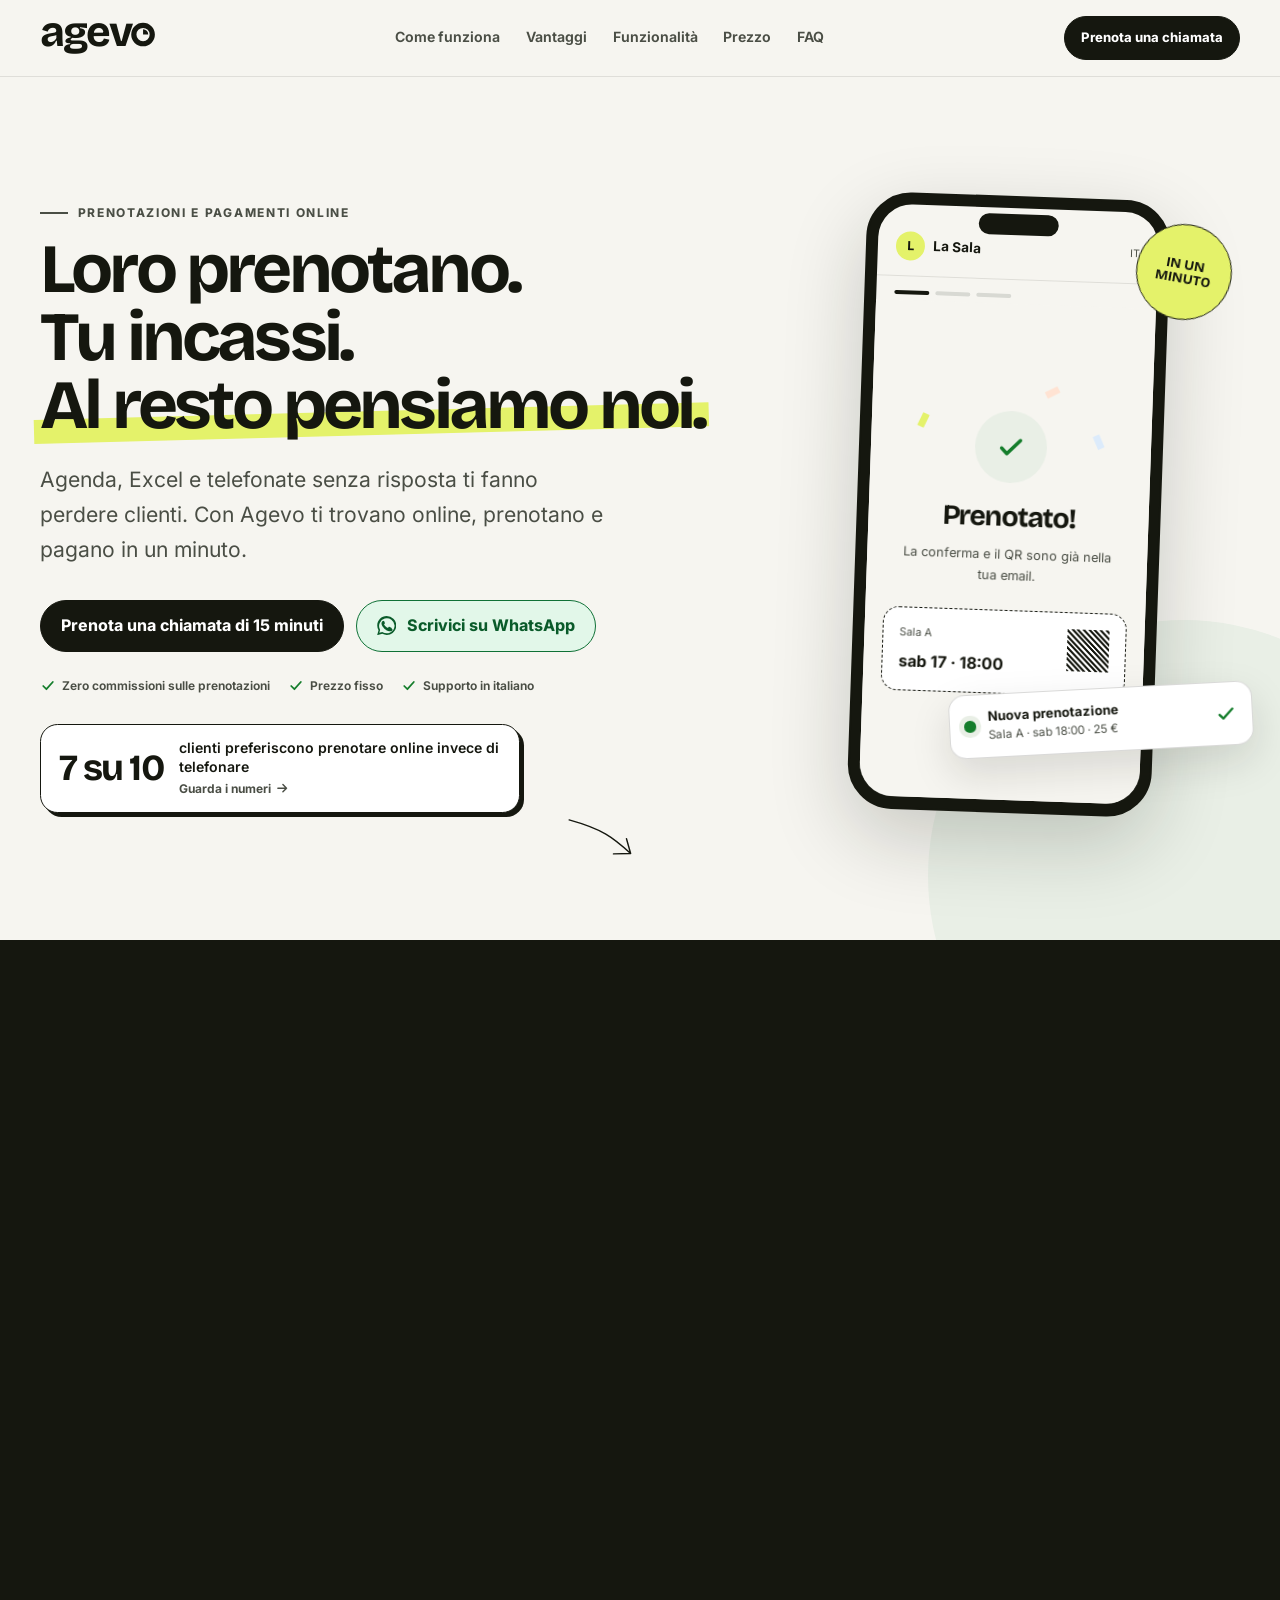
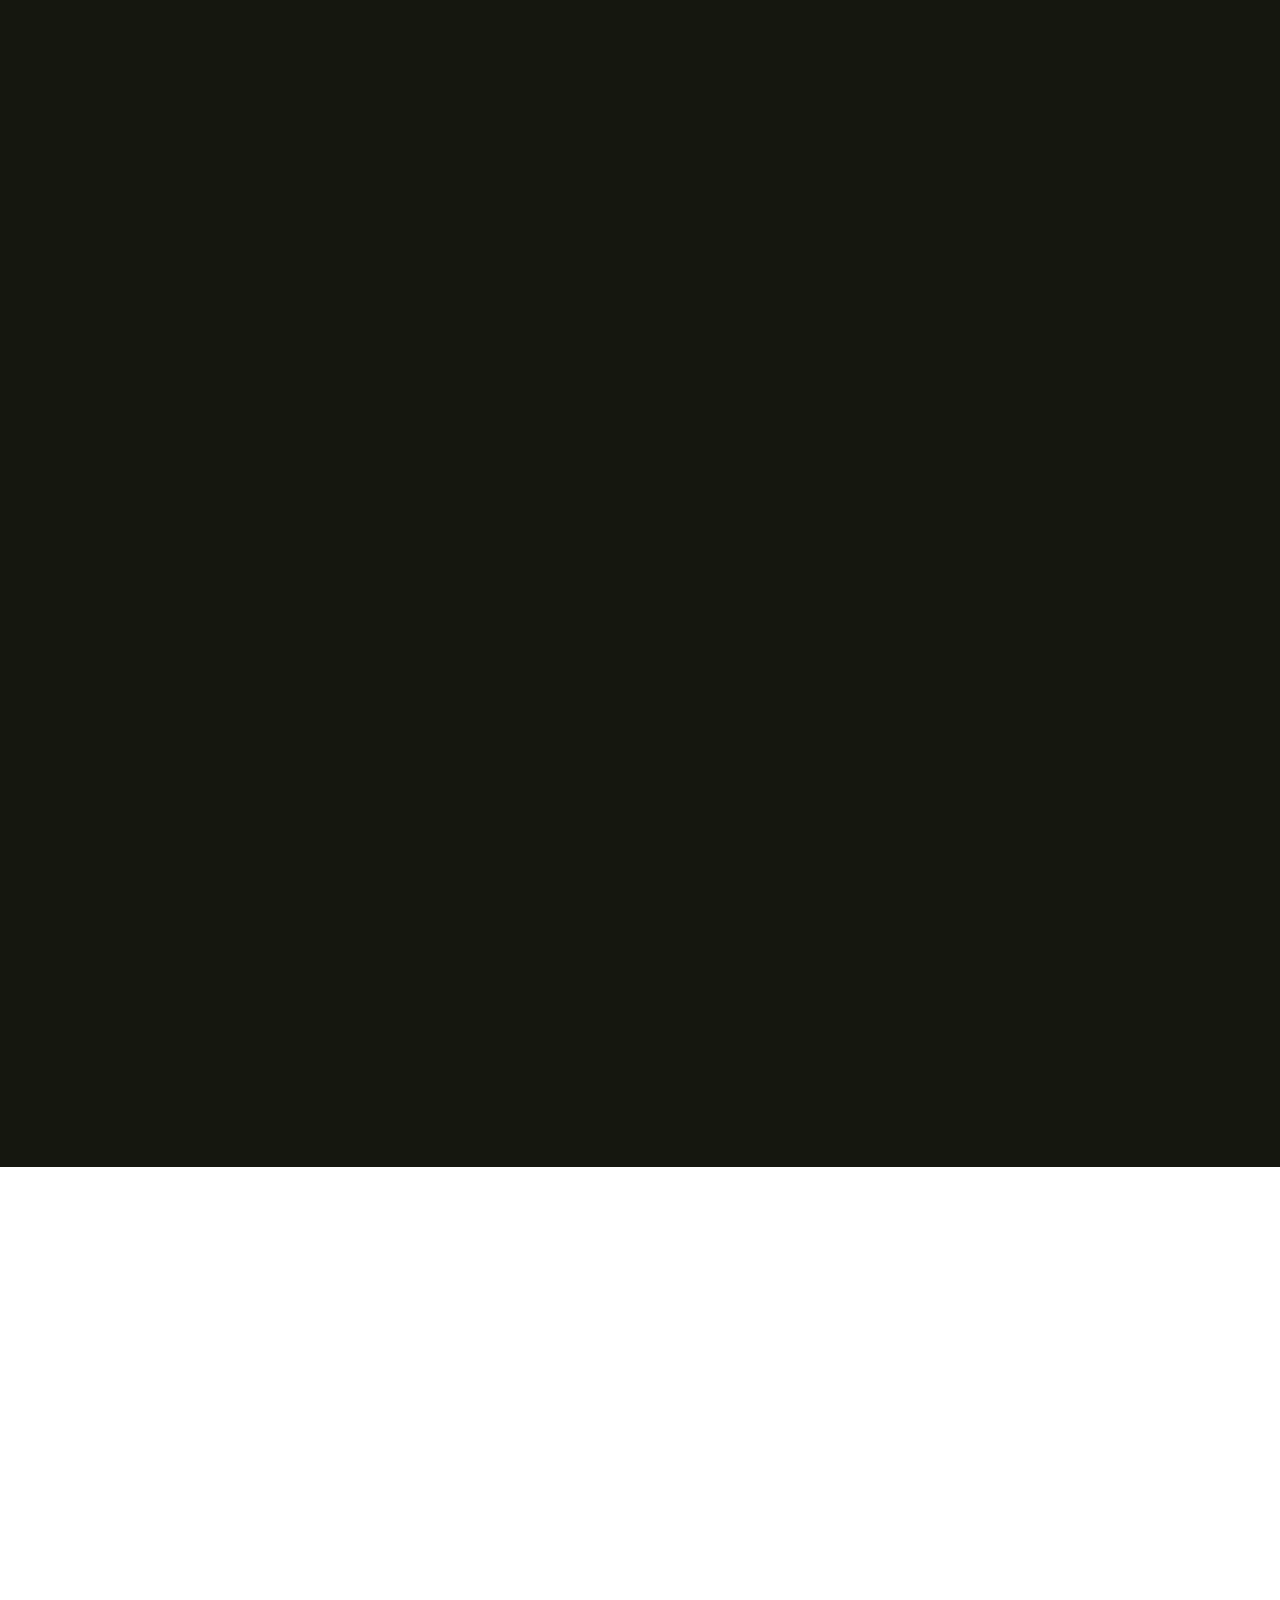
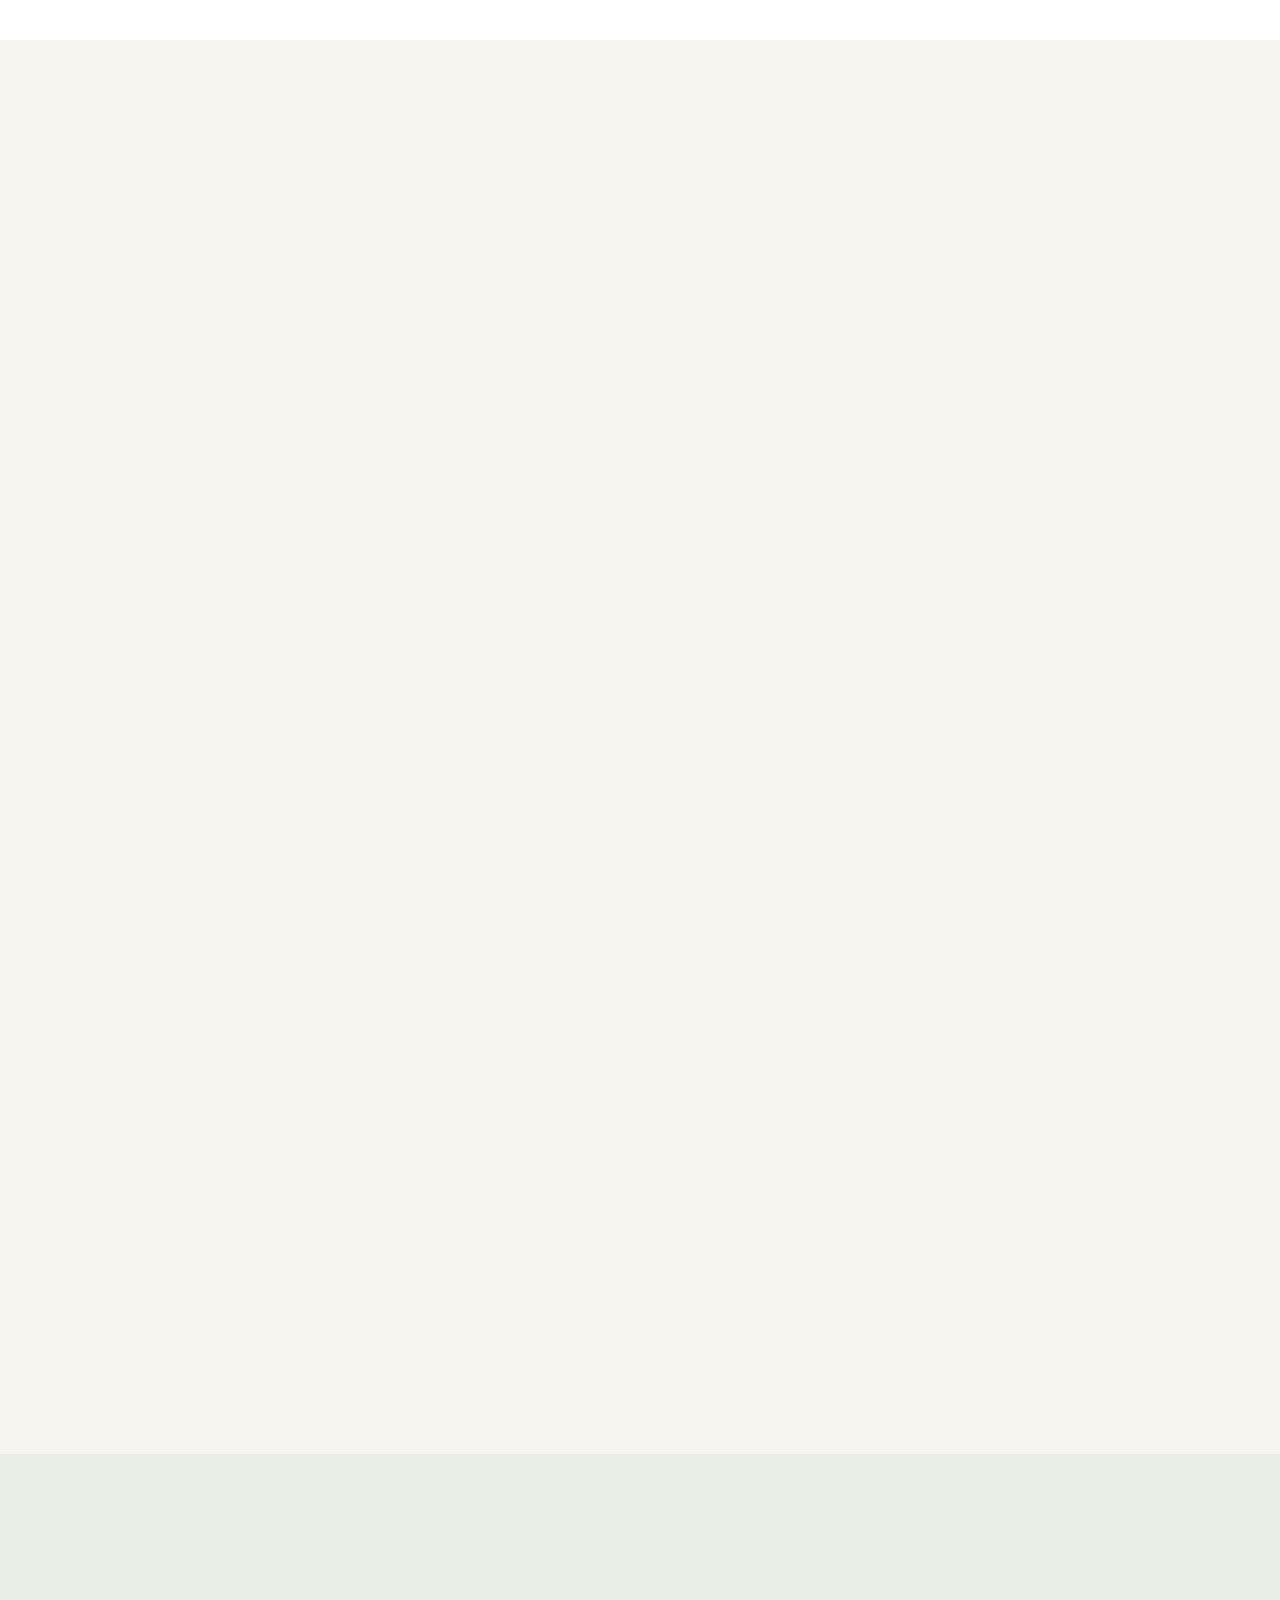
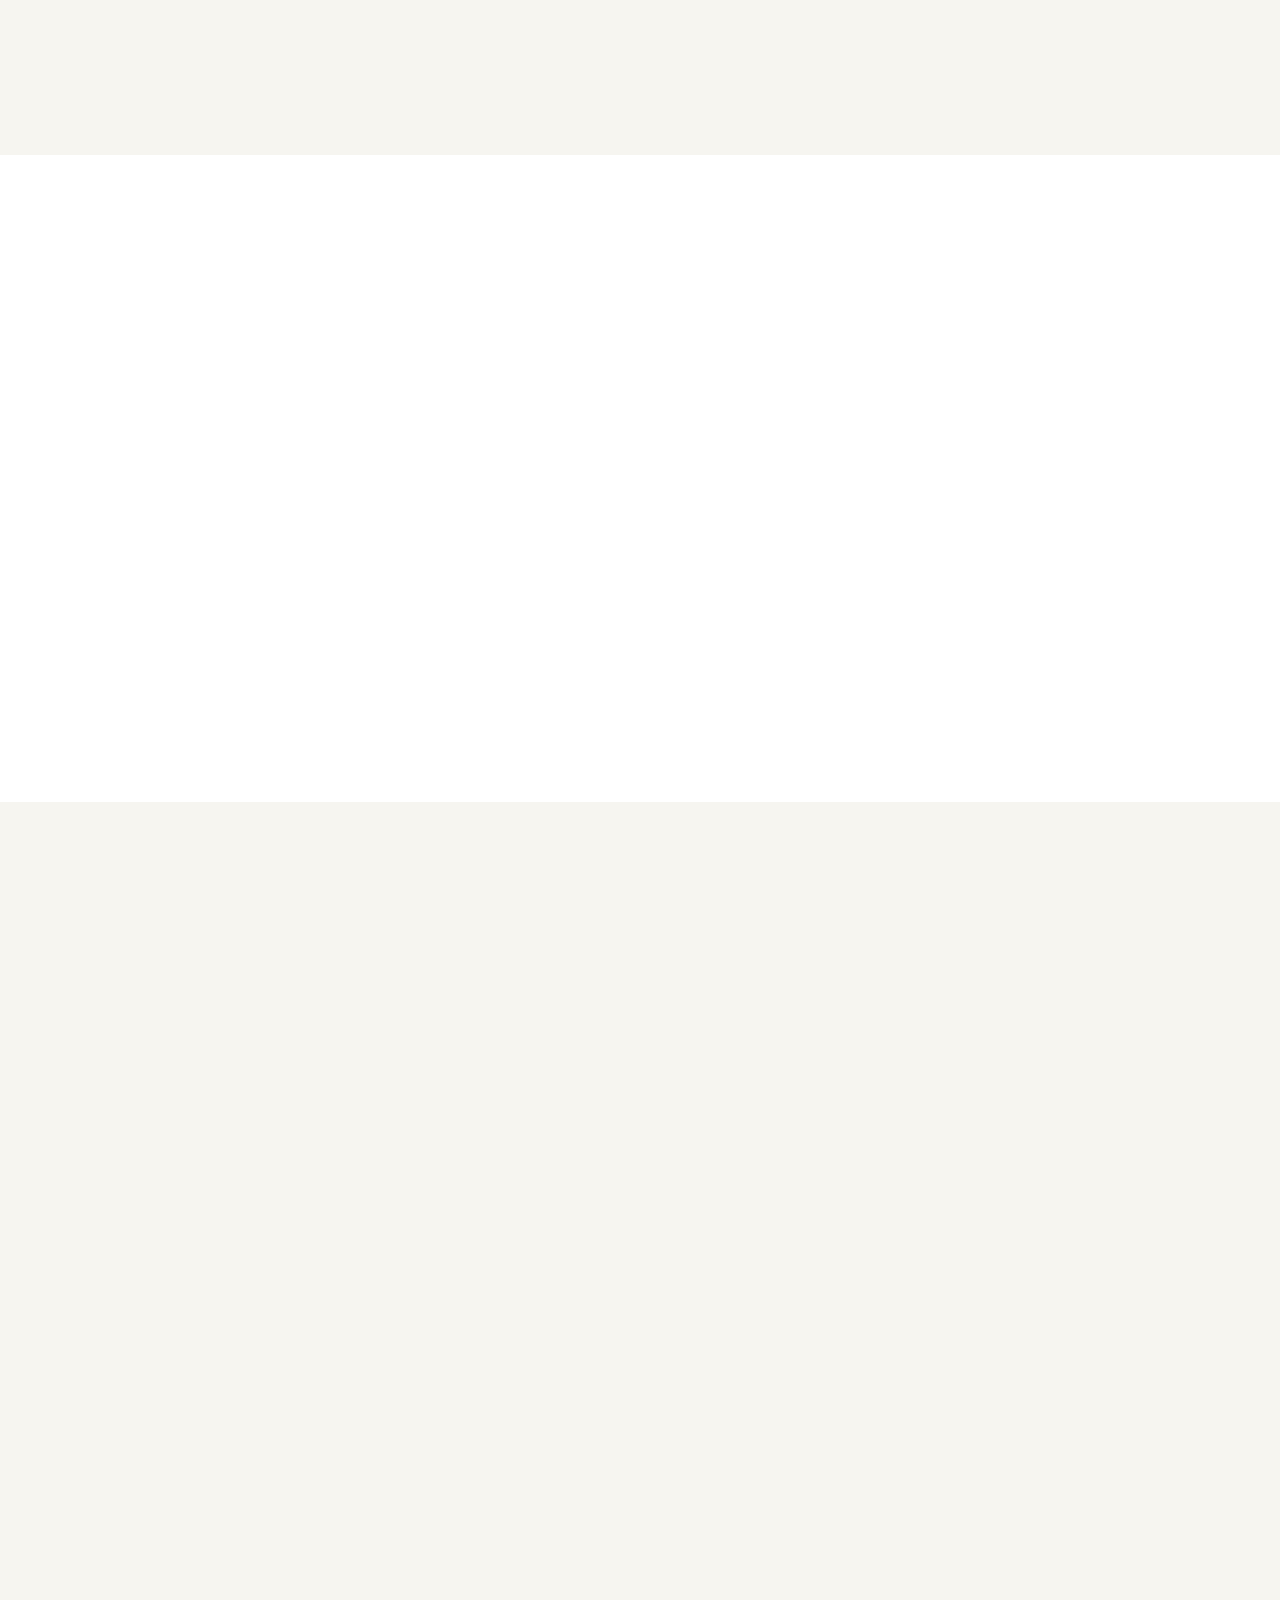
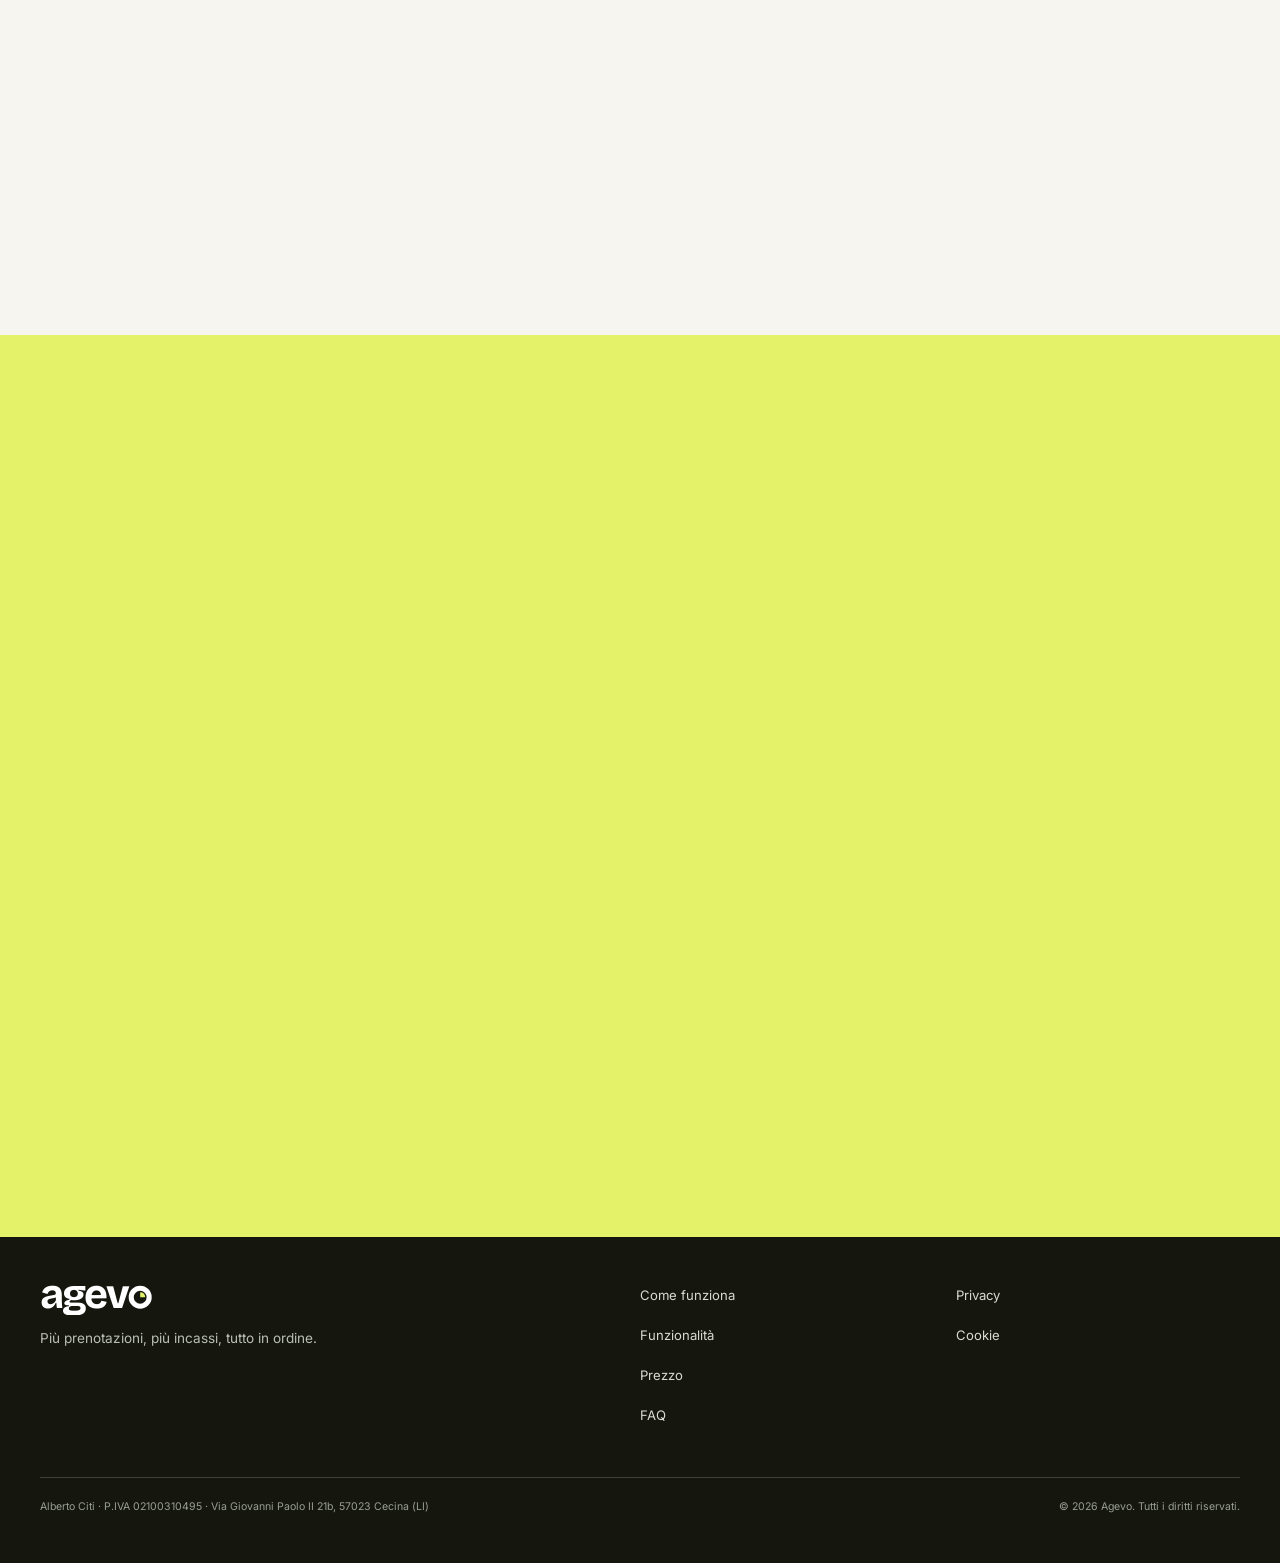
==== index.html @ fb522bf6 "Deploy da dymora-booking@532d0b7" ====
<!DOCTYPE html><html lang="it"><head><meta charset="UTF-8"><meta name="viewport" content="width=device-width, initial-scale=1"><meta name="theme-color" content="#f6f5f0"><meta name="description" content="Agevo porta online le prenotazioni della tua attività: i clienti vedono gli orari liberi, prenotano e pagano in un minuto. Report, servizi extra, abbonamenti e buoni regalo. Prezzo fisso, zero commissioni Agevo."><link rel="canonical" href="https://agevo.dymora.eu/"><link rel="icon" href="/favicon.svg" type="image/svg+xml"><link rel="preload" href="/_astro/bricolage-grotesque-latin-wght-normal.DLoelf7F.woff2" as="font" type="font/woff2" crossorigin><link rel="preload" href="/_astro/inter-latin-wght-normal.Dx4kXJAl.woff2" as="font" type="font/woff2" crossorigin><meta property="og:type" content="website"><meta property="og:locale" content="it_IT"><meta property="og:site_name" content="Agevo"><meta property="og:title" content="Agevo — Prenotazioni e pagamenti online per non perdere più incassi"><meta property="og:description" content="Agevo porta online le prenotazioni della tua attività: i clienti vedono gli orari liberi, prenotano e pagano in un minuto. Report, servizi extra, abbonamenti e buoni regalo. Prezzo fisso, zero commissioni Agevo."><meta property="og:url" content="https://agevo.dymora.eu/"><meta property="og:image" content="https://agevo.dymora.eu/og-agevo.png"><meta property="og:image:width" content="1200"><meta property="og:image:height" content="630"><meta name="twitter:card" content="summary_large_image"><meta name="twitter:title" content="Agevo — Prenotazioni e pagamenti online per non perdere più incassi"><meta name="twitter:description" content="Agevo porta online le prenotazioni della tua attività: i clienti vedono gli orari liberi, prenotano e pagano in un minuto. Report, servizi extra, abbonamenti e buoni regalo. Prezzo fisso, zero commissioni Agevo."><meta name="twitter:image" content="https://agevo.dymora.eu/og-agevo.png"><title>Agevo — Prenotazioni e pagamenti online per non perdere più incassi</title><script type="application/ld+json">{"@context":"https://schema.org","@graph":[{"@type":"Organization","name":"Agevo","url":"https://agevo.dymora.eu","email":"info@dymora.eu"},{"@type":"SoftwareApplication","name":"Agevo","applicationCategory":"BusinessApplication","operatingSystem":"Web","description":"Agevo porta online le prenotazioni della tua attività: i clienti vedono gli orari liberi, prenotano e pagano in un minuto. Report, servizi extra, abbonamenti e buoni regalo. Prezzo fisso, zero commissioni Agevo.","offers":[{"@type":"Offer","name":"Piano annuale","price":828,"priceCurrency":"EUR"},{"@type":"Offer","name":"Piano mensile","price":79,"priceCurrency":"EUR"}]}]}</script><meta http-equiv="content-security-policy" content="default-src 'self';img-src 'self' data:;font-src 'self';connect-src 'self' https://script.google.com https://script.googleusercontent.com;form-action 'self' https://script.google.com;base-uri 'self';object-src 'none'; script-src 'self' 'sha256-Zwm9ZNeRJJUbSw9g3V161LFEaI15O9jPET10l2voU/4=' 'sha256-wHfckzg8xlhjogYlxuIhLeMAhO4a0CWV2Rhee8F5FHM=' 'sha256-A8jd3xZKqwVl6QTXkm2/uMkyAStGN6CLufEYXWx6ihw=' 'sha256-BF0290pkb3jxQsE7z00xR8Imp8X34FLC88L0lkMnrGw=' 'sha256-QzWFZi+FLIx23tnm9SBU4aEgx4x8DsuASP07mfqol/c=' 'sha256-0chmwFk0zaA528yFfGV7J9ppIpdfTPPULncDF3WG7Zs=' 'sha256-eIXWvAmxkr251LJZkjniEK5LcPF3NkapbJepohwYRIc=' 'sha256-Q2BPg90ZMplYY+FSdApNErhpWafg2hcRRbndmvxuL/Q='; style-src 'self' 'sha256-bG+nCBg2JIIu9OyKeaSP/yzFEGf59I6d6W4z6r/5l9E=' 'sha256-DWNaTawub8O4BiWcRA+0PSoRLyxHefwmbRlAvd4SF8g=' 'sha256-in7I2kAAWDCHfZvuVadRyv8QVe4h9kVnygH2kVbz+1o=' 'sha256-47DEQpj8HBSa+/TImW+5JCeuQeRkm5NMpJWZG3hSuFU=';"><link rel="stylesheet" href="/_astro/Logo.D-zkDhba.css"><link rel="stylesheet" href="/_astro/Footer.DIUwHYtL.css"><link rel="stylesheet" href="/_astro/index.DWvktyIM.css"></head><body><a class="skip-link" href="#main" data-astro-cid-nen7h5rs>Vai al contenuto</a><header class="site-header" data-header data-astro-cid-nen7h5rs><div class="container-page header-inner" data-astro-cid-nen7h5rs><a class="logo-link" href="/" aria-label="Agevo, pagina principale" data-astro-cid-nen7h5rs><svg class viewBox="0 0 92 25" role="img" aria-label="Agevo" data-astro-cid-f7espo7c><text x="0" y="19" fill="currentColor" font-family="Bricolage Grotesque Variable, sans-serif" font-size="34" font-weight="720" letter-spacing="-1.87" data-astro-cid-f7espo7c>agev</text><circle cx="82.31" cy="10.02" r="7.37" fill="none" stroke="currentColor" stroke-width="4.16" data-astro-cid-f7espo7c></circle><path d="M82.31 10.02V5.86a4.16 4.16 0 0 1 4.16 4.16Z" class="logo-accent" data-astro-cid-f7espo7c></path></svg></a><nav class="desktop-nav" aria-label="Navigazione principale" data-astro-cid-nen7h5rs><a href="/#come-funziona" data-astro-cid-nen7h5rs>Come funziona</a><a href="/#vantaggi" data-astro-cid-nen7h5rs>Vantaggi</a><a href="/#funzionalita" data-astro-cid-nen7h5rs>Funzionalità</a><a href="/#prezzo" data-astro-cid-nen7h5rs>Prezzo</a><a href="/#faq" data-astro-cid-nen7h5rs>FAQ</a></nav><a class="button-primary header-cta" href="/prenota-chiamata" data-astro-cid-nen7h5rs>Prenota una chiamata</a><button class="menu-button" type="button" aria-expanded="false" aria-controls="mobile-menu" aria-label="Apri il menu" data-menu-button data-astro-cid-nen7h5rs><span data-astro-cid-nen7h5rs></span><span data-astro-cid-nen7h5rs></span><span data-astro-cid-nen7h5rs></span></button></div><div id="mobile-menu" class="mobile-menu" hidden data-mobile-menu data-astro-cid-nen7h5rs><nav aria-label="Navigazione mobile" data-astro-cid-nen7h5rs><a href="/#come-funziona" data-astro-cid-nen7h5rs>Come funziona</a><a href="/#vantaggi" data-astro-cid-nen7h5rs>Vantaggi</a><a href="/#funzionalita" data-astro-cid-nen7h5rs>Funzionalità</a><a href="/#prezzo" data-astro-cid-nen7h5rs>Prezzo</a><a href="/#faq" data-astro-cid-nen7h5rs>FAQ</a></nav></div></header><div class="mobile-actions" aria-label="Contatti rapidi" data-astro-cid-nen7h5rs><a class="button-primary" href="/prenota-chiamata" data-astro-cid-nen7h5rs>Prenota una chiamata</a><a class="whatsapp-mini" href="https://wa.me/393513147035?text=Ciao%20Agevo%2C%20vorrei%20capire%20come%20semplificare%20le%20prenotazioni%20della%20mia%20attivit%C3%A0." target="_blank" rel="noopener noreferrer" aria-label="Scrivici su WhatsApp" data-astro-cid-nen7h5rs><svg viewBox="0 0 24 24" aria-hidden="true" data-astro-cid-nen7h5rs><path d="M20.5 3.5A11.8 11.8 0 0 0 12.1 0C5.6 0 .3 5.3.3 11.8c0 2.1.6 4.1 1.6 5.9L.2 24l6.4-1.7a11.8 11.8 0 0 0 5.6 1.4h.1c6.5 0 11.8-5.3 11.8-11.8 0-3.2-1.3-6.1-3.6-8.4Zm-8.3 18.2c-1.8 0-3.6-.5-5.1-1.4l-.4-.2-3.8 1 1-3.7-.2-.4A9.7 9.7 0 1 1 22 11.9c0 5.4-4.4 9.8-9.8 9.8Zm5.4-7.3c-.3-.1-1.8-.9-2.1-1-.3-.1-.5-.1-.7.2l-.9 1.1c-.2.2-.4.2-.7.1-1.8-.9-3-1.6-4.2-3.7-.3-.6.3-.6.9-1.9.1-.2 0-.4 0-.6l-.9-2c-.2-.6-.5-.5-.7-.5h-.6c-.2 0-.6.1-.9.4-.3.4-1.2 1.2-1.2 2.9 0 1.7 1.3 3.4 1.4 3.6.2.2 2.5 3.8 6 5.3 2.2.9 3 .9 4.1.8.7-.1 1.8-.7 2-1.4.3-.7.3-1.3.2-1.4-.1-.2-.3-.2-.6-.4Z" data-astro-cid-nen7h5rs></path></svg></a></div><script type="module">var e=document.querySelector(`[data-menu-button]`),t=document.querySelector(`[data-mobile-menu]`),n=()=>{e&&t&&(e.setAttribute(`aria-expanded`,`false`),e.setAttribute(`aria-label`,`Apri il menu`),t.hidden=!0)};e?.addEventListener(`click`,()=>{if(!t)return;let n=e.getAttribute(`aria-expanded`)===`true`;e.setAttribute(`aria-expanded`,String(!n)),e.setAttribute(`aria-label`,n?`Apri il menu`:`Chiudi il menu`),t.hidden=n}),t?.querySelectorAll(`a`).forEach(e=>e.addEventListener(`click`,n)),document.addEventListener(`keydown`,t=>{t.key===`Escape`&&e?.getAttribute(`aria-expanded`)===`true`&&(n(),e.focus())}),window.addEventListener(`resize`,()=>{window.innerWidth>=768&&n()});</script><main id="main"><section class="hero" aria-labelledby="hero-title" data-astro-cid-ge2uvauf><div class="container-page hero-grid" data-astro-cid-ge2uvauf><div class="hero-copy" data-astro-cid-ge2uvauf><p class="section-kicker" data-astro-cid-ge2uvauf>Prenotazioni e pagamenti online</p><h1 id="hero-title" class="display-title" data-astro-cid-ge2uvauf><span class="title-line" data-astro-cid-ge2uvauf>Loro prenotano.</span><span class="title-line" data-astro-cid-ge2uvauf>Tu incassi.</span><mark data-astro-cid-ge2uvauf>Al resto pensiamo noi.</mark></h1><p class="hero-lead" data-astro-cid-ge2uvauf>Agenda, Excel e telefonate senza risposta ti fanno perdere clienti. Con Agevo ti trovano online, prenotano e pagano in un minuto.</p><div class="hero-actions" data-astro-cid-ge2uvauf><a class="button-primary" href="/prenota-chiamata" data-astro-cid-ge2uvauf>Prenota una chiamata di 15 minuti</a><a class="button-whatsapp" href="https://wa.me/393513147035?text=Ciao%20Agevo%2C%20vorrei%20capire%20come%20semplificare%20le%20prenotazioni%20della%20mia%20attivit%C3%A0." target="_blank" rel="noopener noreferrer" data-astro-cid-ge2uvauf><svg viewBox="0 0 24 24" aria-hidden="true" data-astro-cid-ge2uvauf><path d="M20.5 3.5A11.8 11.8 0 0 0 12.1 0C5.6 0 .3 5.3.3 11.8c0 2.1.6 4.1 1.6 5.9L.2 24l6.4-1.7a11.8 11.8 0 0 0 5.6 1.4h.1c6.5 0 11.8-5.3 11.8-11.8 0-3.2-1.3-6.1-3.6-8.4Zm-8.3 18.2c-1.8 0-3.6-.5-5.1-1.4l-.4-.2-3.8 1 1-3.7-.2-.4A9.7 9.7 0 1 1 22 11.9c0 5.4-4.4 9.8-9.8 9.8Zm5.4-7.3c-.3-.1-1.8-.9-2.1-1-.3-.1-.5-.1-.7.2l-.9 1.1c-.2.2-.4.2-.7.1-1.8-.9-3-1.6-4.2-3.7-.3-.6.3-.6.9-1.9.1-.2 0-.4 0-.6l-.9-2c-.2-.6-.5-.5-.7-.5h-.6c-.2 0-.6.1-.9.4-.3.4-1.2 1.2-1.2 2.9 0 1.7 1.3 3.4 1.4 3.6.2.2 2.5 3.8 6 5.3 2.2.9 3 .9 4.1.8.7-.1 1.8-.7 2-1.4.3-.7.3-1.3.2-1.4-.1-.2-.3-.2-.6-.4Z" data-astro-cid-ge2uvauf></path></svg>Scrivici su WhatsApp</a></div><ul class="hero-proof" aria-label="Punti di forza" data-astro-cid-ge2uvauf><li data-astro-cid-ge2uvauf><svg viewBox="0 0 20 20" aria-hidden="true" data-astro-cid-ge2uvauf><path d="m4 10 4 4 8-9" data-astro-cid-ge2uvauf></path></svg>Zero commissioni sulle prenotazioni</li><li data-astro-cid-ge2uvauf><svg viewBox="0 0 20 20" aria-hidden="true" data-astro-cid-ge2uvauf><path d="m4 10 4 4 8-9" data-astro-cid-ge2uvauf></path></svg>Prezzo fisso</li><li data-astro-cid-ge2uvauf><svg viewBox="0 0 20 20" aria-hidden="true" data-astro-cid-ge2uvauf><path d="m4 10 4 4 8-9" data-astro-cid-ge2uvauf></path></svg>Supporto in italiano</li></ul><a class="hero-stat" href="#clienti-online" data-astro-cid-ge2uvauf><strong data-astro-cid-ge2uvauf>7 su 10</strong><span data-astro-cid-ge2uvauf>clienti preferiscono prenotare online invece di telefonare</span><em data-astro-cid-ge2uvauf>Guarda i numeri<svg viewBox="0 0 20 20" aria-hidden="true" data-astro-cid-ge2uvauf><path d="M4 10h12m-5-5 5 5-5 5" data-astro-cid-ge2uvauf></path></svg></em></a></div><div class="hero-visual" data-astro-cid-ge2uvauf><div class="booking-visual" aria-label="Esempio animato del flusso di prenotazione Agevo" data-astro-cid-67rg3zf2><div class="phone" data-astro-cid-67rg3zf2><div class="phone__top" data-astro-cid-67rg3zf2><span data-astro-cid-67rg3zf2></span></div><div class="phone__screen" data-astro-cid-67rg3zf2><div class="brand-row" data-astro-cid-67rg3zf2><span class="brand-mark" data-astro-cid-67rg3zf2>L</span><strong data-astro-cid-67rg3zf2>La Sala</strong><span class="tiny" data-astro-cid-67rg3zf2>IT</span></div><div class="progress" data-astro-cid-67rg3zf2><i data-astro-cid-67rg3zf2></i><i data-astro-cid-67rg3zf2></i><i data-astro-cid-67rg3zf2></i></div><div class="flow flow--one" data-astro-cid-67rg3zf2><span class="step-label" data-astro-cid-67rg3zf2>1 · Scegli il giorno</span><p class="mock-title" data-astro-cid-67rg3zf2>Quando vieni?</p><div class="calendar-head" data-astro-cid-67rg3zf2><b data-astro-cid-67rg3zf2>Ottobre 2026</b><span data-astro-cid-67rg3zf2>‹ &nbsp; ›</span></div><div class="week" data-astro-cid-67rg3zf2><span data-astro-cid-67rg3zf2>L</span><span data-astro-cid-67rg3zf2>M</span><span data-astro-cid-67rg3zf2>M</span><span data-astro-cid-67rg3zf2>G</span><span data-astro-cid-67rg3zf2>V</span><span data-astro-cid-67rg3zf2>S</span><span data-astro-cid-67rg3zf2>D</span></div><div class="dates" data-astro-cid-67rg3zf2><span data-astro-cid-67rg3zf2>12</span><span data-astro-cid-67rg3zf2>13</span><span data-astro-cid-67rg3zf2>14</span><span data-astro-cid-67rg3zf2>15</span><span data-astro-cid-67rg3zf2>16</span><b data-astro-cid-67rg3zf2>17</b><span data-astro-cid-67rg3zf2>18</span></div><div class="times" data-astro-cid-67rg3zf2><span data-astro-cid-67rg3zf2>16:00</span><b data-astro-cid-67rg3zf2>18:00<small data-astro-cid-67rg3zf2>ultimi 2 posti</small></b><span data-astro-cid-67rg3zf2>20:00</span></div></div><div class="flow flow--two" data-astro-cid-67rg3zf2><span class="step-label" data-astro-cid-67rg3zf2>2 · Pagamento</span><p class="mock-title" data-astro-cid-67rg3zf2>Quasi fatto.</p><div class="summary" data-astro-cid-67rg3zf2><span data-astro-cid-67rg3zf2>Sala A · sab 17 ott</span><b data-astro-cid-67rg3zf2>25 €</b></div><button type="button" tabindex="-1" data-astro-cid-67rg3zf2><svg viewBox="0 0 24 24" aria-hidden="true" data-astro-cid-67rg3zf2><path d="M16.8 12.8c0-2.6 2.1-3.8 2.2-3.9a4.6 4.6 0 0 0-3.6-2c-1.5-.2-3 1-3.8 1-.8 0-2-1-3.3-1-1.7 0-3.3 1-4.2 2.6-1.8 3.1-.5 7.8 1.3 10.3.9 1.2 1.9 2.6 3.2 2.5 1.3-.1 1.8-.8 3.4-.8 1.6 0 2 .8 3.4.8 1.4 0 2.3-1.3 3.1-2.5 1-1.4 1.4-2.8 1.4-2.9-.1 0-3.1-1.2-3.1-4.1Z" data-astro-cid-67rg3zf2></path><path d="M14.4 5.3c.7-.9 1.2-2.1 1-3.3-1 .1-2.3.7-3 1.6-.7.8-1.2 2-.9 3.2 1.1.1 2.2-.6 2.9-1.5Z" data-astro-cid-67rg3zf2></path></svg> Pay</button><p class="safe" data-astro-cid-67rg3zf2>Pagamento protetto · Ricevuta via email</p></div><div class="flow flow--three" data-astro-cid-67rg3zf2><div class="success-ring" data-astro-cid-67rg3zf2><svg viewBox="0 0 24 24" aria-hidden="true" data-astro-cid-67rg3zf2><path d="m5 13 4 4L19 7" data-astro-cid-67rg3zf2></path></svg></div><p class="mock-title" data-astro-cid-67rg3zf2>Prenotato!</p><p class="success-copy" data-astro-cid-67rg3zf2>La conferma e il QR sono già nella tua email.</p><div class="ticket" data-astro-cid-67rg3zf2><span data-astro-cid-67rg3zf2>Sala A</span><b data-astro-cid-67rg3zf2>sab 17 · 18:00</b><i data-astro-cid-67rg3zf2>QR</i></div><span class="confetti confetti--a" data-astro-cid-67rg3zf2></span><span class="confetti confetti--b" data-astro-cid-67rg3zf2></span><span class="confetti confetti--c" data-astro-cid-67rg3zf2></span></div></div></div><div class="owner-note" data-astro-cid-67rg3zf2><div class="notification" aria-label="Esempio di notifica: nuova prenotazione, Sala A, sabato alle 18, 25 euro" data-astro-cid-iulg3h6s><span class="notification__dot" aria-hidden="true" data-astro-cid-iulg3h6s></span><div data-astro-cid-iulg3h6s><strong data-astro-cid-iulg3h6s>Nuova prenotazione</strong><p data-astro-cid-iulg3h6s>Sala A · sab 18:00 · 25 €</p></div><svg viewBox="0 0 24 24" aria-hidden="true" data-astro-cid-iulg3h6s><path d="m5 13 4 4L19 7" data-astro-cid-iulg3h6s></path></svg></div></div><span class="sticker" data-astro-cid-67rg3zf2>in un<br data-astro-cid-67rg3zf2>minuto</span></div></div></div><svg class="hero-scribble" viewBox="0 0 180 80" aria-hidden="true" data-astro-cid-ge2uvauf><path d="M5 10c48 8 64 18 91 38m0 0-8-20m8 20-24 3" data-astro-cid-ge2uvauf></path></svg></section><section class="section-space stats" id="clienti-online" aria-labelledby="stats-title" data-astro-cid-nbcx6anq><div class="container-page" data-astro-cid-nbcx6anq><div class="stats-head reveal" data-astro-cid-nbcx6anq><p class="section-kicker" data-astro-cid-nbcx6anq>Cosa vogliono i tuoi clienti</p><h2 id="stats-title" class="section-title" data-astro-cid-nbcx6anq>I clienti preferiscono prenotare da soli. Chi glielo permette, vince.</h2><p class="section-lead" data-astro-cid-nbcx6anq>Telefonare vuol dire aspettare che qualcuno risponda, negli orari giusti. Prenotare online vuol dire trovarti, vedere gli orari liberi e confermare subito. Meno fatica per il cliente significa più prenotazioni per te.</p></div><ul class="stats-grid" data-astro-cid-nbcx6anq><li class="stat-card reveal" data-astro-cid-nbcx6anq><strong data-astro-cid-nbcx6anq>7 su 10</strong><span data-astro-cid-nbcx6anq>sceglierebbero di prenotare online, potendo scegliere</span></li><li class="stat-card reveal" data-astro-cid-nbcx6anq><strong data-astro-cid-nbcx6anq>22%</strong><span data-astro-cid-nbcx6anq>sceglierebbe invece di telefonare</span></li><li class="stat-card reveal" data-astro-cid-nbcx6anq><strong data-astro-cid-nbcx6anq>94%</strong><span data-astro-cid-nbcx6anq>sceglie più volentieri un’attività nuova se può prenotare online</span></li></ul><p class="stats-source reveal" data-astro-cid-nbcx6anq>Fonte: GetApp, sondaggio su 217 consumatori negli Stati Uniti, marzo 2021. <a href="https://www.getapp.com/resources/research-online-booking-importance-of-appointment-scheduling/" target="_blank" rel="noopener noreferrer" data-astro-cid-nbcx6anq>Leggi lo studio</a></p></div></section><section class="section-space how" id="come-funziona" aria-labelledby="how-title" data-astro-cid-l43jfdkk><div class="container-page" data-astro-cid-l43jfdkk><div class="reveal" data-astro-cid-l43jfdkk><p class="section-kicker" data-astro-cid-l43jfdkk>Come funziona</p><h2 id="how-title" class="section-title" data-astro-cid-l43jfdkk>Tre passaggi per loro. Zero rincorse per te.</h2></div><div class="steps" data-astro-cid-l43jfdkk><article class="step reveal" data-astro-cid-l43jfdkk><span data-astro-cid-l43jfdkk>01</span><div class="step-icon" aria-hidden="true" data-astro-cid-l43jfdkk><svg viewBox="0 0 48 48" data-astro-cid-l43jfdkk><rect x="7" y="10" width="34" height="30" rx="5" data-astro-cid-l43jfdkk></rect><path d="M15 6v8M33 6v8M7 19h34M14 26h5M24 26h5M14 33h5" data-astro-cid-l43jfdkk></path></svg></div><h3 data-astro-cid-l43jfdkk>Scelgono</h3><p data-astro-cid-l43jfdkk>Giorno e orario sul tuo sito, anche senza registrarsi.</p><svg class="step-arrow" viewBox="0 0 72 28" aria-hidden="true" data-astro-cid-l43jfdkk><path d="M2 12c25-8 42-5 64 3m0 0-9-8m9 8-10 6" data-astro-cid-l43jfdkk></path></svg></article><article class="step reveal" data-astro-cid-l43jfdkk><span data-astro-cid-l43jfdkk>02</span><div class="step-icon" aria-hidden="true" data-astro-cid-l43jfdkk><svg viewBox="0 0 48 48" data-astro-cid-l43jfdkk><rect x="5" y="10" width="38" height="28" rx="5" data-astro-cid-l43jfdkk></rect><path d="M5 20h38M12 31h8" data-astro-cid-l43jfdkk></path></svg></div><h3 data-astro-cid-l43jfdkk>Pagano</h3><p data-astro-cid-l43jfdkk>Online in pochi secondi, oppure sul posto se lo preferisci.</p><svg class="step-arrow" viewBox="0 0 72 28" aria-hidden="true" data-astro-cid-l43jfdkk><path d="M2 12c25-8 42-5 64 3m0 0-9-8m9 8-10 6" data-astro-cid-l43jfdkk></path></svg></article><article class="step reveal" data-astro-cid-l43jfdkk><span data-astro-cid-l43jfdkk>03</span><div class="step-icon" aria-hidden="true" data-astro-cid-l43jfdkk><svg viewBox="0 0 48 48" data-astro-cid-l43jfdkk><rect x="9" y="5" width="30" height="38" rx="5" data-astro-cid-l43jfdkk></rect><path d="m16 23 5 5 11-12M19 37h10" data-astro-cid-l43jfdkk></path></svg></div><h3 data-astro-cid-l43jfdkk>Ricevono tutto</h3><p data-astro-cid-l43jfdkk>Conferma, ricevuta, promemoria e QR per il check-in.</p></article></div><div class="owner-strip reveal" data-astro-cid-l43jfdkk><p data-astro-cid-l43jfdkk>Intanto tu ricevi la notifica e trovi tutto già in ordine nel calendario.</p><div class="notification" aria-label="Esempio di notifica: nuova prenotazione, Sala A, sabato alle 18, 25 euro" data-astro-cid-iulg3h6s><span class="notification__dot" aria-hidden="true" data-astro-cid-iulg3h6s></span><div data-astro-cid-iulg3h6s><strong data-astro-cid-iulg3h6s>Nuova prenotazione</strong><p data-astro-cid-iulg3h6s>Sala A · sab 18:00 · 25 €</p></div><svg viewBox="0 0 24 24" aria-hidden="true" data-astro-cid-iulg3h6s><path d="m5 13 4 4L19 7" data-astro-cid-iulg3h6s></path></svg></div></div></div></section><section class="section-space growth" id="vantaggi" aria-labelledby="growth-title" data-astro-cid-kyjahus7><div class="container-page" data-astro-cid-kyjahus7><div class="growth-intro reveal" data-astro-cid-kyjahus7><p class="section-kicker" data-astro-cid-kyjahus7>Fai crescere la tua attività</p><h2 id="growth-title" class="section-title" data-astro-cid-kyjahus7>Non solo prenotazioni. Uno strumento per guadagnare di più.</h2></div><div class="growth-list" data-astro-cid-kyjahus7><article class="lever tone-sky reveal" aria-labelledby="lever-reports" data-astro-cid-kyjahus7><div class="lever-copy" data-astro-cid-kyjahus7><p class="lever-kicker" data-astro-cid-kyjahus7><span data-astro-cid-kyjahus7>01</span>Più controllo</p><h3 id="lever-reports" data-astro-cid-kyjahus7>Vedi dove guadagni e dove perdi.</h3><p class="lever-body" data-astro-cid-kyjahus7>Quando tieni tutto a mano, non vedi cosa sta succedendo. Agevo ti mostra incassi, giorni e orari migliori, posti rimasti vuoti e, con il check-in, clienti che non si presentano. Trovi cosa non funziona e lo sistemi.</p><ul data-astro-cid-kyjahus7><li data-astro-cid-kyjahus7><svg viewBox="0 0 20 20" aria-hidden="true" data-astro-cid-kyjahus7><path d="m4 10 4 4 8-9" data-astro-cid-kyjahus7></path></svg>Incassi giorno per giorno, confrontati con il periodo prima</li><li data-astro-cid-kyjahus7><svg viewBox="0 0 20 20" aria-hidden="true" data-astro-cid-kyjahus7><path d="m4 10 4 4 8-9" data-astro-cid-kyjahus7></path></svg>Orari pieni e orari vuoti a colpo d’occhio</li><li data-astro-cid-kyjahus7><svg viewBox="0 0 20 20" aria-hidden="true" data-astro-cid-kyjahus7><path d="m4 10 4 4 8-9" data-astro-cid-kyjahus7></path></svg>Prezzi diversi per i giorni e gli orari più richiesti</li><li data-astro-cid-kyjahus7><svg viewBox="0 0 20 20" aria-hidden="true" data-astro-cid-kyjahus7><path d="m4 10 4 4 8-9" data-astro-cid-kyjahus7></path></svg>Tutto pronto da esportare per il commercialista</li></ul></div><div class="lever-visual" data-astro-cid-kyjahus7><div class="report" aria-label="Esempio di report: incassi del mese 8.420 euro, occupazione 74 per cento" data-astro-cid-jqjkcy7v><div class="report__top" data-astro-cid-jqjkcy7v><span data-astro-cid-jqjkcy7v>Ottobre</span><span data-astro-cid-jqjkcy7v>Report</span></div><div class="report__stats" data-astro-cid-jqjkcy7v><div data-astro-cid-jqjkcy7v><small data-astro-cid-jqjkcy7v>Incassi del mese</small><strong data-astro-cid-jqjkcy7v>8.420 €</strong><em data-astro-cid-jqjkcy7v>+12% dal mese scorso</em></div><div data-astro-cid-jqjkcy7v><small data-astro-cid-jqjkcy7v>Occupazione</small><strong data-astro-cid-jqjkcy7v>74%</strong><em data-astro-cid-jqjkcy7v>Sabato è il giorno migliore</em></div></div><svg viewBox="0 0 420 130" role="img" aria-label="Grafico degli incassi in crescita durante il mese" data-astro-cid-jqjkcy7v><path class="grid" d="M15 25H405M15 65H405M15 105H405" data-astro-cid-jqjkcy7v></path><path class="area" d="M15 100C50 88 70 96 105 70S165 86 200 58s60-5 90-28 72 3 115-10v90H15Z" data-astro-cid-jqjkcy7v></path><path class="line" d="M15 100C50 88 70 96 105 70S165 86 200 58s60-5 90-28 72 3 115-10" data-astro-cid-jqjkcy7v></path><circle cx="290" cy="30" r="5" data-astro-cid-jqjkcy7v></circle></svg><div class="report__footer" data-astro-cid-jqjkcy7v><span data-astro-cid-jqjkcy7v>Orario migliore</span><strong data-astro-cid-jqjkcy7v>18:00–20:00</strong></div></div></div></article><article class="lever tone-butter reveal" aria-labelledby="lever-extras" data-astro-cid-kyjahus7><div class="lever-copy" data-astro-cid-kyjahus7><p class="lever-kicker" data-astro-cid-kyjahus7><span data-astro-cid-kyjahus7>02</span>Più incasso per cliente</p><h3 id="lever-extras" data-astro-cid-kyjahus7>Vendi di più a ogni prenotazione.</h3><p class="lever-body" data-astro-cid-kyjahus7>Mentre prenota, il cliente sfoglia anche i servizi extra che offri: noleggi, gadget, consumazioni, attività in più. Li aggiunge con un tocco e paga tutto insieme, senza che tu debba proporli.</p><ul data-astro-cid-kyjahus7><li data-astro-cid-kyjahus7><svg viewBox="0 0 20 20" aria-hidden="true" data-astro-cid-kyjahus7><path d="m4 10 4 4 8-9" data-astro-cid-kyjahus7></path></svg>Extra proposti durante l’acquisto, quando il cliente è già convinto</li><li data-astro-cid-kyjahus7><svg viewBox="0 0 20 20" aria-hidden="true" data-astro-cid-kyjahus7><path d="m4 10 4 4 8-9" data-astro-cid-kyjahus7></path></svg>Ogni extra solo dove ha senso: per esempio il picnic soltanto la sera</li><li data-astro-cid-kyjahus7><svg viewBox="0 0 20 20" aria-hidden="true" data-astro-cid-kyjahus7><path d="m4 10 4 4 8-9" data-astro-cid-kyjahus7></path></svg>Le scorte si aggiornano da sole a ogni vendita</li></ul></div><div class="lever-visual" data-astro-cid-kyjahus7><div class="extras" aria-label="Esempio di checkout: campo da padel 40 euro più noleggio racchette e palline, totale 54 euro" data-astro-cid-vfhmbzyt><div class="extras__top" data-astro-cid-vfhmbzyt><span data-astro-cid-vfhmbzyt>Il tuo carrello</span><span data-astro-cid-vfhmbzyt>2 di 3</span></div><div class="extras__main" data-astro-cid-vfhmbzyt><div data-astro-cid-vfhmbzyt><strong data-astro-cid-vfhmbzyt>Campo 1 · Padel</strong><small data-astro-cid-vfhmbzyt>sab 17 ott · 18:00–19:30</small></div><b data-astro-cid-vfhmbzyt>40 €</b></div><p class="extras__label" data-astro-cid-vfhmbzyt>Vuoi aggiungere?</p><ul data-astro-cid-vfhmbzyt><li class="is-added" data-astro-cid-vfhmbzyt><span class="check" aria-hidden="true" data-astro-cid-vfhmbzyt><svg viewBox="0 0 20 20" data-astro-cid-vfhmbzyt><path d="m5 10 3 3 7-7" data-astro-cid-vfhmbzyt></path></svg></span><span data-astro-cid-vfhmbzyt>Noleggio racchette ×2</span><b data-astro-cid-vfhmbzyt>8 €</b></li><li class="is-added" data-astro-cid-vfhmbzyt><span class="check" aria-hidden="true" data-astro-cid-vfhmbzyt><svg viewBox="0 0 20 20" data-astro-cid-vfhmbzyt><path d="m5 10 3 3 7-7" data-astro-cid-vfhmbzyt></path></svg></span><span data-astro-cid-vfhmbzyt>Tubo di palline nuove</span><b data-astro-cid-vfhmbzyt>6 €</b></li><li data-astro-cid-vfhmbzyt><span class="plus" aria-hidden="true" data-astro-cid-vfhmbzyt>+</span><span data-astro-cid-vfhmbzyt>Acqua fresca ×4</span><b data-astro-cid-vfhmbzyt>6 €</b></li></ul><div class="extras__total" data-astro-cid-vfhmbzyt><span data-astro-cid-vfhmbzyt>Totale</span><strong data-astro-cid-vfhmbzyt>54 €</strong></div><span class="extras__badge" data-astro-cid-vfhmbzyt>+14 € di extra</span></div></div></article><article class="lever tone-peach reveal" aria-labelledby="lever-loyalty" data-astro-cid-kyjahus7><div class="lever-copy" data-astro-cid-kyjahus7><p class="lever-kicker" data-astro-cid-kyjahus7><span data-astro-cid-kyjahus7>03</span>Clienti che tornano</p><h3 id="lever-loyalty" data-astro-cid-kyjahus7>Trasforma una prenotazione in un cliente fisso.</h3><p class="lever-body" data-astro-cid-kyjahus7>Abbonamenti, carnet, buoni regalo e codici sconto ti permettono di costruire un rapporto che dura nel tempo. Il cliente torna da te, e tu incassi prima.</p><ul data-astro-cid-kyjahus7><li data-astro-cid-kyjahus7><svg viewBox="0 0 20 20" aria-hidden="true" data-astro-cid-kyjahus7><path d="m4 10 4 4 8-9" data-astro-cid-kyjahus7></path></svg>Abbonamenti con rinnovo automatico e carnet di ingressi</li><li data-astro-cid-kyjahus7><svg viewBox="0 0 20 20" aria-hidden="true" data-astro-cid-kyjahus7><path d="m4 10 4 4 8-9" data-astro-cid-kyjahus7></path></svg>Buoni regalo digitali: li incassi oggi, portano clienti nuovi</li><li data-astro-cid-kyjahus7><svg viewBox="0 0 20 20" aria-hidden="true" data-astro-cid-kyjahus7><path d="m4 10 4 4 8-9" data-astro-cid-kyjahus7></path></svg>Codici sconto per le tue promozioni</li></ul></div><div class="lever-visual" data-astro-cid-kyjahus7><div class="loyalty-stack" data-astro-cid-kyjahus7><div class="gift" aria-label="Esempio di buono regalo digitale da 50 euro" data-astro-cid-2swi3jos><div class="gift__brand" data-astro-cid-2swi3jos>agevo <span data-astro-cid-2swi3jos>buono regalo</span></div><strong data-astro-cid-2swi3jos>50 €</strong><p data-astro-cid-2swi3jos>Per un momento tutto tuo.</p><div class="gift__bottom" data-astro-cid-2swi3jos><code data-astro-cid-2swi3jos>REGALO-7K2P</code><span data-astro-cid-2swi3jos>Residuo 35 €</span></div></div><div class="pass" aria-label="Esempio di carnet da 10 ingressi: 7 rimasti, rinnovo automatico il 1 novembre" data-astro-cid-fp7n2qno><div class="pass__top" data-astro-cid-fp7n2qno><span data-astro-cid-fp7n2qno>Carnet 10 ingressi</span><span data-astro-cid-fp7n2qno>Attivo</span></div><strong data-astro-cid-fp7n2qno>7 <small data-astro-cid-fp7n2qno>ingressi rimasti</small></strong><div class="pass__dots" aria-hidden="true" data-astro-cid-fp7n2qno><span class="used" data-astro-cid-fp7n2qno></span><span class="used" data-astro-cid-fp7n2qno></span><span class="used" data-astro-cid-fp7n2qno></span><span data-astro-cid-fp7n2qno></span><span data-astro-cid-fp7n2qno></span><span data-astro-cid-fp7n2qno></span><span data-astro-cid-fp7n2qno></span><span data-astro-cid-fp7n2qno></span><span data-astro-cid-fp7n2qno></span><span data-astro-cid-fp7n2qno></span></div><p data-astro-cid-fp7n2qno>Rinnovo automatico · 1 nov</p></div></div></div></article></div></div></section><section class="section-space features" id="funzionalita" aria-labelledby="features-title" data-astro-cid-5avuv2ve><div class="container-page" data-astro-cid-5avuv2ve><div class="feature-intro reveal" data-astro-cid-5avuv2ve><p class="section-kicker" data-astro-cid-5avuv2ve>Funzionalità</p><h2 id="features-title" class="section-title" data-astro-cid-5avuv2ve>E tutto il resto, già incluso.</h2><p class="section-lead" data-astro-cid-5avuv2ve>Un solo pannello, parole normali e strumenti che lavorano anche quando tu non puoi.</p></div><div class="feature-grid" data-astro-cid-5avuv2ve><article class="feature-card tone-lilac large reveal" data-astro-cid-5avuv2ve><div class="feature-copy" data-astro-cid-5avuv2ve><span data-astro-cid-5avuv2ve>01</span><h3 data-astro-cid-5avuv2ve>Cancellazioni e rimborsi senza pensieri</h3><p data-astro-cid-5avuv2ve>Decidi le regole una volta: se il cliente cancella nei termini, il rimborso parte da solo. E se chiudi un giorno intero, sistemi tutte le prenotazioni in pochi clic.</p></div><div class="feature-mock" data-astro-cid-5avuv2ve><div class="refund" aria-label="Esempio di rimborso automatico per la chiusura di un giorno" data-astro-cid-oyw44utw><div class="refund__head" data-astro-cid-oyw44utw><span data-astro-cid-oyw44utw>17 ottobre</span><b data-astro-cid-oyw44utw>Chiusura imprevista</b></div><h4 data-astro-cid-oyw44utw>Rimborsa 6 prenotazioni</h4><p data-astro-cid-oyw44utw>I clienti riceveranno subito una conferma.</p><div class="refund__options" data-astro-cid-oyw44utw><span data-astro-cid-oyw44utw><i data-astro-cid-oyw44utw></i> In denaro</span><span data-astro-cid-oyw44utw><i data-astro-cid-oyw44utw></i> Con buono</span></div><div class="refund__action" data-astro-cid-oyw44utw><span data-astro-cid-oyw44utw>Totale 150 €</span><b data-astro-cid-oyw44utw>Rimborsa tutti</b></div></div></div></article><article class="feature-card tone-sage reveal" data-astro-cid-5avuv2ve><div class="feature-copy" data-astro-cid-5avuv2ve><span data-astro-cid-5avuv2ve>02</span><h3 data-astro-cid-5avuv2ve>Il tuo sito, con il tuo marchio</h3><p data-astro-cid-5avuv2ve>Logo, colori, testi e anche un indirizzo sul tuo dominio.</p></div><svg class="mini-icon" viewBox="0 0 48 48" aria-hidden="true" data-astro-cid-5avuv2ve><path d="M9 12h30v24H9zM15 7v10M33 7v10M9 20h30M16 27h6M27 27h6" data-astro-cid-5avuv2ve></path></svg></article><article class="feature-card tone-butter reveal" data-astro-cid-5avuv2ve><div class="feature-copy" data-astro-cid-5avuv2ve><span data-astro-cid-5avuv2ve>03</span><h3 data-astro-cid-5avuv2ve>Calendario che non sbaglia</h3><p data-astro-cid-5avuv2ve>Niente doppioni. I posti disponibili sono sempre aggiornati.</p></div><svg class="mini-icon" viewBox="0 0 48 48" aria-hidden="true" data-astro-cid-5avuv2ve><path d="M9 12h30v24H9zM15 7v10M33 7v10M9 20h30M16 27h6M27 27h6" data-astro-cid-5avuv2ve></path></svg></article><article class="feature-card tone-sky reveal" data-astro-cid-5avuv2ve><div class="feature-copy" data-astro-cid-5avuv2ve><span data-astro-cid-5avuv2ve>04</span><h3 data-astro-cid-5avuv2ve>Online o sul posto</h3><p data-astro-cid-5avuv2ve>Carta, Apple Pay, Google Pay, PayPal e Klarna, oppure pagamento in sede.</p></div><svg class="mini-icon" viewBox="0 0 48 48" aria-hidden="true" data-astro-cid-5avuv2ve><path d="M9 12h30v24H9zM15 7v10M33 7v10M9 20h30M16 27h6M27 27h6" data-astro-cid-5avuv2ve></path></svg></article><article class="feature-card tone-sage reveal" data-astro-cid-5avuv2ve><div class="feature-copy" data-astro-cid-5avuv2ve><span data-astro-cid-5avuv2ve>05</span><h3 data-astro-cid-5avuv2ve>Check-in con QR</h3><p data-astro-cid-5avuv2ve>Lo staff scansiona dall’app e vede subito se l’ingresso è valido.</p></div><div class="checkin-wrap" data-astro-cid-5avuv2ve><div class="checkin" aria-label="Esempio di check-in con QR completato" data-astro-cid-75q7xkea><div class="checkin__camera" data-astro-cid-75q7xkea><div class="qr" data-astro-cid-75q7xkea>QR</div><i class="corner a" data-astro-cid-75q7xkea></i><i class="corner b" data-astro-cid-75q7xkea></i><i class="corner c" data-astro-cid-75q7xkea></i><i class="corner d" data-astro-cid-75q7xkea></i></div><div class="checkin__ok" data-astro-cid-75q7xkea><svg viewBox="0 0 24 24" aria-hidden="true" data-astro-cid-75q7xkea><path d="m5 13 4 4L19 7" data-astro-cid-75q7xkea></path></svg><div data-astro-cid-75q7xkea><strong data-astro-cid-75q7xkea>Check-in riuscito</strong><span data-astro-cid-75q7xkea>Ingresso singolo · 18:02</span></div></div></div></div></article><article class="feature-card tone-lilac reveal" data-astro-cid-5avuv2ve><div class="feature-copy" data-astro-cid-5avuv2ve><span data-astro-cid-5avuv2ve>06</span><h3 data-astro-cid-5avuv2ve>Prenotazioni al telefono</h3><p data-astro-cid-5avuv2ve>Le inserisci tu e finiscono nei conti come tutte le altre.</p></div><svg class="mini-icon" viewBox="0 0 48 48" aria-hidden="true" data-astro-cid-5avuv2ve><path d="M9 12h30v24H9zM15 7v10M33 7v10M9 20h30M16 27h6M27 27h6" data-astro-cid-5avuv2ve></path></svg></article><article class="feature-card tone-butter reveal" data-astro-cid-5avuv2ve><div class="feature-copy" data-astro-cid-5avuv2ve><span data-astro-cid-5avuv2ve>07</span><h3 data-astro-cid-5avuv2ve>Staff e permessi</h3><p data-astro-cid-5avuv2ve>Ognuno vede e fa solo quello che gli serve.</p></div><svg class="mini-icon" viewBox="0 0 48 48" aria-hidden="true" data-astro-cid-5avuv2ve><path d="M9 12h30v24H9zM15 7v10M33 7v10M9 20h30M16 27h6M27 27h6" data-astro-cid-5avuv2ve></path></svg></article><article class="feature-card tone-sky reveal" data-astro-cid-5avuv2ve><div class="feature-copy" data-astro-cid-5avuv2ve><span data-astro-cid-5avuv2ve>08</span><h3 data-astro-cid-5avuv2ve>Più sedi</h3><p data-astro-cid-5avuv2ve>Le gestisci insieme, con un solo abbonamento.</p></div><svg class="mini-icon" viewBox="0 0 48 48" aria-hidden="true" data-astro-cid-5avuv2ve><path d="M9 12h30v24H9zM15 7v10M33 7v10M9 20h30M16 27h6M27 27h6" data-astro-cid-5avuv2ve></path></svg></article><article class="feature-card tone-peach reveal" data-astro-cid-5avuv2ve><div class="feature-copy" data-astro-cid-5avuv2ve><span data-astro-cid-5avuv2ve>09</span><h3 data-astro-cid-5avuv2ve>Notifiche automatiche</h3><p data-astro-cid-5avuv2ve>Email al cliente; email e Telegram a te.</p></div><svg class="mini-icon" viewBox="0 0 48 48" aria-hidden="true" data-astro-cid-5avuv2ve><path d="M9 12h30v24H9zM15 7v10M33 7v10M9 20h30M16 27h6M27 27h6" data-astro-cid-5avuv2ve></path></svg></article></div></div></section><section class="section-space trust" aria-labelledby="trust-title" data-astro-cid-wtzqjce7><div class="container-page trust-grid" data-astro-cid-wtzqjce7><div class="trust-main reveal" data-astro-cid-wtzqjce7><p class="section-kicker" data-astro-cid-wtzqjce7>Perché fidarti</p><h2 id="trust-title" class="section-title" data-astro-cid-wtzqjce7>I soldi vanno sul tuo conto, non sul nostro.</h2><p class="section-lead" data-astro-cid-wtzqjce7>Per i pagamenti online usi il tuo conto Stripe, il sistema di pagamento usato da milioni di aziende. Agevo non tocca gli incassi e non prende commissioni sulle prenotazioni.</p><div class="money-sketch" aria-hidden="true" data-astro-cid-wtzqjce7><svg viewBox="0 0 220 150" data-astro-cid-wtzqjce7><rect x="35" y="28" width="150" height="92" rx="12" data-astro-cid-wtzqjce7></rect><circle cx="110" cy="74" r="23" data-astro-cid-wtzqjce7></circle><path d="M110 61v27m11-21c-4-8-21-7-21 1 0 10 22 4 22 15 0 9-19 10-24 1M57 45c0 8-6 14-14 14m134-14c0 8 6 14 14 14M57 103c0-8-6-14-14-14m134 14c0-8 6-14 14-14" data-astro-cid-wtzqjce7></path></svg><span data-astro-cid-wtzqjce7>diretti a te</span></div></div><ul class="guarantees reveal" data-astro-cid-wtzqjce7><li data-astro-cid-wtzqjce7><svg viewBox="0 0 24 24" aria-hidden="true" data-astro-cid-wtzqjce7><path d="m5 13 4 4L19 7" data-astro-cid-wtzqjce7></path></svg><span data-astro-cid-wtzqjce7>Prezzo fisso, tutte le funzionalità incluse</span></li><li data-astro-cid-wtzqjce7><svg viewBox="0 0 24 24" aria-hidden="true" data-astro-cid-wtzqjce7><path d="m5 13 4 4L19 7" data-astro-cid-wtzqjce7></path></svg><span data-astro-cid-wtzqjce7>I dati dei clienti sono tuoi</span></li><li data-astro-cid-wtzqjce7><svg viewBox="0 0 24 24" aria-hidden="true" data-astro-cid-wtzqjce7><path d="m5 13 4 4L19 7" data-astro-cid-wtzqjce7></path></svg><span data-astro-cid-wtzqjce7>Esporti report ed elenchi quando vuoi</span></li><li data-astro-cid-wtzqjce7><svg viewBox="0 0 24 24" aria-hidden="true" data-astro-cid-wtzqjce7><path d="m5 13 4 4L19 7" data-astro-cid-wtzqjce7></path></svg><span data-astro-cid-wtzqjce7>Backup ogni ora, conservati in UE</span></li><li data-astro-cid-wtzqjce7><svg viewBox="0 0 24 24" aria-hidden="true" data-astro-cid-wtzqjce7><path d="m5 13 4 4L19 7" data-astro-cid-wtzqjce7></path></svg><span data-astro-cid-wtzqjce7>Privacy e cookie a norma GDPR</span></li><li data-astro-cid-wtzqjce7><svg viewBox="0 0 24 24" aria-hidden="true" data-astro-cid-wtzqjce7><path d="m5 13 4 4L19 7" data-astro-cid-wtzqjce7></path></svg><span data-astro-cid-wtzqjce7>Pensato per l’Italia e per il commercialista</span></li><li data-astro-cid-wtzqjce7><svg viewBox="0 0 24 24" aria-hidden="true" data-astro-cid-wtzqjce7><path d="m5 13 4 4L19 7" data-astro-cid-wtzqjce7></path></svg><span data-astro-cid-wtzqjce7>Supporto diretto, in italiano</span></li></ul><aside class="team-card reveal" data-astro-cid-wtzqjce7><div class="team-doodle" aria-hidden="true" data-astro-cid-wtzqjce7><span data-astro-cid-wtzqjce7></span><span data-astro-cid-wtzqjce7></span><span data-astro-cid-wtzqjce7></span></div><div data-astro-cid-wtzqjce7><h3 data-astro-cid-wtzqjce7>Chi c’è dietro</h3><p data-astro-cid-wtzqjce7>Un piccolo team italiano che segue ogni cliente di persona.</p></div></aside></div></section><section class="section-space pricing" id="prezzo" aria-labelledby="pricing-title" data-astro-cid-htruwgye><div class="container-page" data-astro-cid-htruwgye><div class="pricing-head reveal" data-astro-cid-htruwgye><p class="section-kicker" data-astro-cid-htruwgye>Prezzo</p><h2 id="pricing-title" class="section-title" data-astro-cid-htruwgye>Un prezzo chiaro. Tutto qui.</h2><p class="section-lead" data-astro-cid-htruwgye>Un solo piano con tutte le funzionalità. Scegli solo come pagarlo.</p></div><div class="price-grid" data-astro-cid-htruwgye><article class="price-card price-card--best reveal" data-astro-cid-htruwgye><span class="best-sticker" data-astro-cid-htruwgye>Più conveniente</span><h3 data-astro-cid-htruwgye>Annuale</h3><p class="price" data-astro-cid-htruwgye><strong data-astro-cid-htruwgye>69 €</strong><span data-astro-cid-htruwgye>/mese</span></p><p class="price-detail" data-astro-cid-htruwgye>828 € pagati una volta l’anno</p><ul data-astro-cid-htruwgye><li data-astro-cid-htruwgye><svg viewBox="0 0 20 20" aria-hidden="true" data-astro-cid-htruwgye><path d="m4 10 4 4 8-9" data-astro-cid-htruwgye></path></svg>Sito di prenotazione pronto all’uso</li><li data-astro-cid-htruwgye><svg viewBox="0 0 20 20" aria-hidden="true" data-astro-cid-htruwgye><path d="m4 10 4 4 8-9" data-astro-cid-htruwgye></path></svg>Pannello e calendario</li><li data-astro-cid-htruwgye><svg viewBox="0 0 20 20" aria-hidden="true" data-astro-cid-htruwgye><path d="m4 10 4 4 8-9" data-astro-cid-htruwgye></path></svg>Pagamenti, rimborsi e buoni</li><li data-astro-cid-htruwgye><svg viewBox="0 0 20 20" aria-hidden="true" data-astro-cid-htruwgye><path d="m4 10 4 4 8-9" data-astro-cid-htruwgye></path></svg>Report, staff e più sedi</li><li data-astro-cid-htruwgye><svg viewBox="0 0 20 20" aria-hidden="true" data-astro-cid-htruwgye><path d="m4 10 4 4 8-9" data-astro-cid-htruwgye></path></svg>Supporto diretto in italiano</li></ul><a class="button-primary" href="/prenota-chiamata?piano=annuale" data-astro-cid-htruwgye>Prenota una chiamata</a></article><article class="price-card reveal" data-astro-cid-htruwgye><h3 data-astro-cid-htruwgye>Mensile</h3><p class="price" data-astro-cid-htruwgye><strong data-astro-cid-htruwgye>79 €</strong><span data-astro-cid-htruwgye>/mese</span></p><p class="price-detail" data-astro-cid-htruwgye>Pagamento ogni mese</p><ul data-astro-cid-htruwgye><li data-astro-cid-htruwgye><svg viewBox="0 0 20 20" aria-hidden="true" data-astro-cid-htruwgye><path d="m4 10 4 4 8-9" data-astro-cid-htruwgye></path></svg>Sito di prenotazione pronto all’uso</li><li data-astro-cid-htruwgye><svg viewBox="0 0 20 20" aria-hidden="true" data-astro-cid-htruwgye><path d="m4 10 4 4 8-9" data-astro-cid-htruwgye></path></svg>Pannello e calendario</li><li data-astro-cid-htruwgye><svg viewBox="0 0 20 20" aria-hidden="true" data-astro-cid-htruwgye><path d="m4 10 4 4 8-9" data-astro-cid-htruwgye></path></svg>Pagamenti, rimborsi e buoni</li><li data-astro-cid-htruwgye><svg viewBox="0 0 20 20" aria-hidden="true" data-astro-cid-htruwgye><path d="m4 10 4 4 8-9" data-astro-cid-htruwgye></path></svg>Report, staff e più sedi</li><li data-astro-cid-htruwgye><svg viewBox="0 0 20 20" aria-hidden="true" data-astro-cid-htruwgye><path d="m4 10 4 4 8-9" data-astro-cid-htruwgye></path></svg>Supporto diretto in italiano</li></ul><a class="button-secondary" href="/prenota-chiamata?piano=mensile" data-astro-cid-htruwgye>Prenota una chiamata</a></article></div><ul class="price-notes reveal" data-astro-cid-htruwgye><li data-astro-cid-htruwgye>Zero commissioni Agevo sulle prenotazioni. Paghi solo le commissioni standard di Stripe sui pagamenti online.</li><li data-astro-cid-htruwgye>Prezzo finale: nessuna IVA da aggiungere.</li><li data-astro-cid-htruwgye>Mensile: disdici quando vuoi, la disdetta vale dal mese successivo. Annuale: 12 mesi, si rinnova da solo salvo disdetta almeno 30 giorni prima della scadenza.</li><li data-astro-cid-htruwgye>Il sito è incluso. Lo vuoi su misura? Prezzo dedicato.</li></ul></div></section><section class="section-space site-options" id="sito" aria-labelledby="site-title" data-astro-cid-whzhp6in><div class="container-page" data-astro-cid-whzhp6in><div class="site-head reveal" data-astro-cid-whzhp6in><p class="section-kicker" data-astro-cid-whzhp6in>Il tuo sito</p><h2 id="site-title" class="section-title" data-astro-cid-whzhp6in>Il sito è già pronto. Se vuoi di più, lo facciamo su misura.</h2><p class="section-lead" data-astro-cid-whzhp6in>Con l’abbonamento ricevi un sito di prenotazione completo, chiavi in mano: lo prepariamo noi, tu lo adatti alla tua attività in pochi clic. Se hai in mente qualcosa di diverso, lo costruiamo insieme.</p></div><div class="site-grid" data-astro-cid-whzhp6in><article class="site-card site-card--ready reveal" data-astro-cid-whzhp6in><span class="site-sticker" data-astro-cid-whzhp6in>Già incluso</span><div class="browser-mock" aria-hidden="true" data-astro-cid-whzhp6in><div class="browser-bar" data-astro-cid-whzhp6in><span data-astro-cid-whzhp6in></span><span data-astro-cid-whzhp6in></span><span data-astro-cid-whzhp6in></span><p data-astro-cid-whzhp6in>prenota.latuaattivita.it</p></div><div class="browser-body" data-astro-cid-whzhp6in><div class="mock-logo" data-astro-cid-whzhp6in></div><div class="mock-hero" data-astro-cid-whzhp6in><i data-astro-cid-whzhp6in></i><i data-astro-cid-whzhp6in></i></div><div class="mock-slots" data-astro-cid-whzhp6in><i data-astro-cid-whzhp6in></i><i data-astro-cid-whzhp6in></i><i data-astro-cid-whzhp6in></i><i data-astro-cid-whzhp6in></i></div><span class="mock-badge" data-astro-cid-whzhp6in><svg viewBox="0 0 20 20" data-astro-cid-whzhp6in><path d="m4 10 4 4 8-9" data-astro-cid-whzhp6in></path></svg>Pronto</span></div></div><h3 data-astro-cid-whzhp6in>Sito pronto</h3><p class="site-lead" data-astro-cid-whzhp6in>Chiavi in mano, compreso nell’abbonamento.</p><p class="site-body" data-astro-cid-whzhp6in>Lo attiviamo noi. Tu lo personalizzi dal pannello, senza scrivere una riga di codice.</p><ul data-astro-cid-whzhp6in><li data-astro-cid-whzhp6in><svg viewBox="0 0 20 20" aria-hidden="true" data-astro-cid-whzhp6in><path d="m4 10 4 4 8-9" data-astro-cid-whzhp6in></path></svg>Logo, colori e font del tuo marchio</li><li data-astro-cid-whzhp6in><svg viewBox="0 0 20 20" aria-hidden="true" data-astro-cid-whzhp6in><path d="m4 10 4 4 8-9" data-astro-cid-whzhp6in></path></svg>Pagine Chi siamo, FAQ e Contatti: attivi solo quelle che ti servono</li><li data-astro-cid-whzhp6in><svg viewBox="0 0 20 20" aria-hidden="true" data-astro-cid-whzhp6in><path d="m4 10 4 4 8-9" data-astro-cid-whzhp6in></path></svg>Un indirizzo sul tuo dominio, con certificato SSL automatico</li><li data-astro-cid-whzhp6in><svg viewBox="0 0 20 20" aria-hidden="true" data-astro-cid-whzhp6in><path d="m4 10 4 4 8-9" data-astro-cid-whzhp6in></path></svg>SEO, anteprime social, italiano e inglese</li><li data-astro-cid-whzhp6in><svg viewBox="0 0 20 20" aria-hidden="true" data-astro-cid-whzhp6in><path d="m4 10 4 4 8-9" data-astro-cid-whzhp6in></path></svg>Privacy e cookie a norma GDPR</li><li data-astro-cid-whzhp6in><svg viewBox="0 0 20 20" aria-hidden="true" data-astro-cid-whzhp6in><path d="m4 10 4 4 8-9" data-astro-cid-whzhp6in></path></svg>Aggiornamenti continui, sempre compresi</li></ul><p class="site-price" data-astro-cid-whzhp6in><strong data-astro-cid-whzhp6in>0 € in più</strong><span data-astro-cid-whzhp6in>Compreso nel prezzo dell’abbonamento</span></p></article><article class="site-card site-card--custom reveal" data-astro-cid-whzhp6in><span class="site-sticker" data-astro-cid-whzhp6in>Su preventivo</span><svg class="custom-doodle" viewBox="0 0 64 64" aria-hidden="true" data-astro-cid-whzhp6in><path d="M14 50 44 20l6 6-30 30H14zM40 24l6 6M44 20l4-4a3 3 0 0 1 4 0l2 2a3 3 0 0 1 0 4l-4 4" data-astro-cid-whzhp6in></path><path d="M8 12h22M12 12v5M17 12v3M22 12v5M27 12v3" data-astro-cid-whzhp6in></path></svg><h3 data-astro-cid-whzhp6in>Sito su misura</h3><p class="site-lead" data-astro-cid-whzhp6in>Per chi vuole qualcosa in più.</p><p class="site-body" data-astro-cid-whzhp6in>Una pagina per presentare i tuoi istruttori, una grafica tutta tua o un sito completamente nuovo: lo progettiamo e lo sviluppiamo noi, collegato alle stesse prenotazioni e agli stessi pagamenti.</p><ul data-astro-cid-whzhp6in><li data-astro-cid-whzhp6in><svg viewBox="0 0 20 20" aria-hidden="true" data-astro-cid-whzhp6in><path d="M10 4v12M4 10h12" data-astro-cid-whzhp6in></path></svg>Pagine e sezioni pensate solo per la tua attività</li><li data-astro-cid-whzhp6in><svg viewBox="0 0 20 20" aria-hidden="true" data-astro-cid-whzhp6in><path d="M10 4v12M4 10h12" data-astro-cid-whzhp6in></path></svg>Design costruito sul tuo marchio</li><li data-astro-cid-whzhp6in><svg viewBox="0 0 20 20" aria-hidden="true" data-astro-cid-whzhp6in><path d="M10 4v12M4 10h12" data-astro-cid-whzhp6in></path></svg>Stesso pannello, stesse prenotazioni, stessi pagamenti</li><li data-astro-cid-whzhp6in><svg viewBox="0 0 20 20" aria-hidden="true" data-astro-cid-whzhp6in><path d="M10 4v12M4 10h12" data-astro-cid-whzhp6in></path></svg>Sviluppo e manutenzione curati da noi</li></ul><p class="site-price" data-astro-cid-whzhp6in><strong data-astro-cid-whzhp6in>Prezzo dedicato</strong><span data-astro-cid-whzhp6in>In aggiunta all’abbonamento, in base a cosa ti serve</span></p><a class="button-primary" href="/prenota-chiamata?tema=sito-su-misura" data-astro-cid-whzhp6in>Raccontaci il tuo progetto</a></article></div><p class="site-note reveal" data-astro-cid-whzhp6in>Puoi partire dal sito pronto e passare al su misura quando vuoi.</p></div></section><section class="section-space start" aria-labelledby="start-title" data-astro-cid-z4vj3xmm><div class="container-page" data-astro-cid-z4vj3xmm><div class="reveal" data-astro-cid-z4vj3xmm><p class="section-kicker" data-astro-cid-z4vj3xmm>Come si parte</p><h2 id="start-title" class="section-title" data-astro-cid-z4vj3xmm>Non serve essere tecnici.</h2></div><ol class="start-grid" data-astro-cid-z4vj3xmm><li class="reveal" data-astro-cid-z4vj3xmm><span data-astro-cid-z4vj3xmm>1</span><div data-astro-cid-z4vj3xmm><h3 data-astro-cid-z4vj3xmm>Ci sentiamo 15 minuti</h3><p data-astro-cid-z4vj3xmm>Capisci se Agevo è adatto alla tua attività, senza giri di parole.</p></div></li><li class="reveal" data-astro-cid-z4vj3xmm><span data-astro-cid-z4vj3xmm>2</span><div data-astro-cid-z4vj3xmm><h3 data-astro-cid-z4vj3xmm>Lo attiviamo noi</h3><p data-astro-cid-z4vj3xmm>Ricevi subito il tuo sito, visibile solo a te.</p></div></li><li class="reveal" data-astro-cid-z4vj3xmm><span data-astro-cid-z4vj3xmm>3</span><div data-astro-cid-z4vj3xmm><h3 data-astro-cid-z4vj3xmm>Inserisci servizi e orari</h3><p data-astro-cid-z4vj3xmm>Dal pannello, con parole semplici. E se serve, ti aiutiamo noi.</p></div></li><li class="reveal" data-astro-cid-z4vj3xmm><span data-astro-cid-z4vj3xmm>4</span><div data-astro-cid-z4vj3xmm><h3 data-astro-cid-z4vj3xmm>Pubblichi quando sei pronto</h3><p data-astro-cid-z4vj3xmm>Una lista di controllo ti dice cosa manca. Quando è tutto a posto, vai online.</p></div></li></ol></div></section><section class="section-space faq" id="faq" aria-labelledby="faq-title" data-astro-cid-7synugci><div class="container-page faq-grid" data-astro-cid-7synugci><div class="faq-intro reveal" data-astro-cid-7synugci><p class="section-kicker" data-astro-cid-7synugci>FAQ</p><h2 id="faq-title" class="section-title" data-astro-cid-7synugci>Domande giuste. Risposte corte.</h2><svg viewBox="0 0 140 100" aria-hidden="true" data-astro-cid-7synugci><path d="M25 70c-8-20 2-44 27-50 22-6 50 3 57 25 8 24-12 43-34 43-12 0-16-3-27 3l3-12c-12-1-21-3-26-9Z" data-astro-cid-7synugci></path><path d="M58 43c2-9 17-10 18-1 2 9-10 9-10 18M66 69v1" data-astro-cid-7synugci></path></svg></div><div class="accordion reveal" data-astro-cid-7synugci><div class="faq-item" data-astro-cid-7synugci><h3 data-astro-cid-7synugci><button type="button" aria-expanded="false" aria-controls="faq-panel-0" id="faq-button-0" data-astro-cid-7synugci>Devo essere bravo con il computer?<span aria-hidden="true" data-astro-cid-7synugci></span></button></h3><div id="faq-panel-0" role="region" aria-labelledby="faq-button-0" hidden data-astro-cid-7synugci><p data-astro-cid-7synugci>No. Ti attiviamo noi e inserisci servizi e orari da un pannello semplice. Se serve, ti aiutiamo noi — in italiano.</p></div></div><div class="faq-item" data-astro-cid-7synugci><h3 data-astro-cid-7synugci><button type="button" aria-expanded="false" aria-controls="faq-panel-1" id="faq-button-1" data-astro-cid-7synugci>Quanto costa davvero?<span aria-hidden="true" data-astro-cid-7synugci></span></button></h3><div id="faq-panel-1" role="region" aria-labelledby="faq-button-1" hidden data-astro-cid-7synugci><p data-astro-cid-7synugci>69 € al mese con pagamento annuale di 828 €, oppure 79 € con pagamento mensile. È il prezzo finale: non c’è IVA da aggiungere.</p></div></div><div class="faq-item" data-astro-cid-7synugci><h3 data-astro-cid-7synugci><button type="button" aria-expanded="false" aria-controls="faq-panel-2" id="faq-button-2" data-astro-cid-7synugci>Ci sono commissioni?<span aria-hidden="true" data-astro-cid-7synugci></span></button></h3><div id="faq-panel-2" role="region" aria-labelledby="faq-button-2" hidden data-astro-cid-7synugci><p data-astro-cid-7synugci>Agevo non prende commissioni sulle prenotazioni. Per i pagamenti online restano solo le commissioni standard di Stripe.</p></div></div><div class="faq-item" data-astro-cid-7synugci><h3 data-astro-cid-7synugci><button type="button" aria-expanded="false" aria-controls="faq-panel-3" id="faq-button-3" data-astro-cid-7synugci>Devo per forza far pagare online?<span aria-hidden="true" data-astro-cid-7synugci></span></button></h3><div id="faq-panel-3" role="region" aria-labelledby="faq-button-3" hidden data-astro-cid-7synugci><p data-astro-cid-7synugci>No. Puoi lasciare il pagamento sul posto e Stripe non è obbligatorio.</p></div></div><div class="faq-item" data-astro-cid-7synugci><h3 data-astro-cid-7synugci><button type="button" aria-expanded="false" aria-controls="faq-panel-4" id="faq-button-4" data-astro-cid-7synugci>I miei clienti devono registrarsi?<span aria-hidden="true" data-astro-cid-7synugci></span></button></h3><div id="faq-panel-4" role="region" aria-labelledby="faq-button-4" hidden data-astro-cid-7synugci><p data-astro-cid-7synugci>No. Possono prenotare come ospiti; l’accesso con account è facoltativo.</p></div></div><div class="faq-item" data-astro-cid-7synugci><h3 data-astro-cid-7synugci><button type="button" aria-expanded="false" aria-controls="faq-panel-5" id="faq-button-5" data-astro-cid-7synugci>Posso usare il mio dominio?<span aria-hidden="true" data-astro-cid-7synugci></span></button></h3><div id="faq-panel-5" role="region" aria-labelledby="faq-button-5" hidden data-astro-cid-7synugci><p data-astro-cid-7synugci>Sì, con un indirizzo come www.latuaattivita.it o prenota.latuaattivita.it. Il certificato SSL è automatico.</p></div></div><div class="faq-item" data-astro-cid-7synugci><h3 data-astro-cid-7synugci><button type="button" aria-expanded="false" aria-controls="faq-panel-6" id="faq-button-6" data-astro-cid-7synugci>Posso avere un sito fatto su misura?<span aria-hidden="true" data-astro-cid-7synugci></span></button></h3><div id="faq-panel-6" role="region" aria-labelledby="faq-button-6" hidden data-astro-cid-7synugci><p data-astro-cid-7synugci>Sì. Il sito pronto è già incluso nell’abbonamento. Se vuoi pagine in più, una grafica dedicata o un sito tutto nuovo, ti facciamo un preventivo a parte.</p></div></div><div class="faq-item" data-astro-cid-7synugci><h3 data-astro-cid-7synugci><button type="button" aria-expanded="false" aria-controls="faq-panel-7" id="faq-button-7" data-astro-cid-7synugci>Posso inserire le prenotazioni che ricevo al telefono?<span aria-hidden="true" data-astro-cid-7synugci></span></button></h3><div id="faq-panel-7" role="region" aria-labelledby="faq-button-7" hidden data-astro-cid-7synugci><p data-astro-cid-7synugci>Sì. Blocchi il posto dal pannello e la prenotazione entra nei conti come tutte le altre.</p></div></div><div class="faq-item" data-astro-cid-7synugci><h3 data-astro-cid-7synugci><button type="button" aria-expanded="false" aria-controls="faq-panel-8" id="faq-button-8" data-astro-cid-7synugci>Posso disdire?<span aria-hidden="true" data-astro-cid-7synugci></span></button></h3><div id="faq-panel-8" role="region" aria-labelledby="faq-button-8" hidden data-astro-cid-7synugci><p data-astro-cid-7synugci>Sì. Con il mensile disdici quando vuoi e la disdetta vale dal mese successivo. L’annuale dura 12 mesi e si rinnova da solo, salvo disdetta almeno 30 giorni prima della scadenza; i mesi già pagati non si rimborsano.</p></div></div><div class="faq-item" data-astro-cid-7synugci><h3 data-astro-cid-7synugci><button type="button" aria-expanded="false" aria-controls="faq-panel-9" id="faq-button-9" data-astro-cid-7synugci>Cosa succede ai miei dati se smetto?<span aria-hidden="true" data-astro-cid-7synugci></span></button></h3><div id="faq-panel-9" role="region" aria-labelledby="faq-button-9" hidden data-astro-cid-7synugci><p data-astro-cid-7synugci>I dati restano tuoi: quando smetti puoi scaricarne l’export completo per 60 giorni.</p></div></div><div class="faq-item" data-astro-cid-7synugci><h3 data-astro-cid-7synugci><button type="button" aria-expanded="false" aria-controls="faq-panel-10" id="faq-button-10" data-astro-cid-7synugci>C’è una prova gratuita?<span aria-hidden="true" data-astro-cid-7synugci></span></button></h3><div id="faq-panel-10" role="region" aria-labelledby="faq-button-10" hidden data-astro-cid-7synugci><p data-astro-cid-7synugci>No: ti mostriamo tutto in una chiamata e attiviamo Agevo quando sei convinto.</p></div></div><div class="faq-item" data-astro-cid-7synugci><h3 data-astro-cid-7synugci><button type="button" aria-expanded="false" aria-controls="faq-panel-11" id="faq-button-11" data-astro-cid-7synugci>Mi fate fattura?<span aria-hidden="true" data-astro-cid-7synugci></span></button></h3><div id="faq-panel-11" role="region" aria-labelledby="faq-button-11" hidden data-astro-cid-7synugci><p data-astro-cid-7synugci>Sì, ricevi fattura elettronica.</p></div></div></div></div></section><script type="module">document.querySelectorAll(`.faq-item button`).forEach(e=>e.addEventListener(`click`,()=>{let t=e.getAttribute(`aria-expanded`)===`true`,n=document.getElementById(e.getAttribute(`aria-controls`)??``);e.setAttribute(`aria-expanded`,String(!t)),n&&(n.hidden=t)}));</script><section class="section-space contact" id="contatti" aria-labelledby="contact-title" data-astro-cid-he3spzz3><div class="container-page contact-grid" data-astro-cid-he3spzz3><div class="contact-copy reveal" data-astro-cid-he3spzz3><p class="section-kicker" data-astro-cid-he3spzz3>Parliamone</p><h2 id="contact-title" class="display-title" data-astro-cid-he3spzz3>Smetti di perdere prenotazioni.</h2><p class="section-lead" data-astro-cid-he3spzz3>Scegli la strada più comoda. Bastano 15 minuti per capire se Agevo fa per te.</p><div class="contact-actions" data-astro-cid-he3spzz3><a class="button-primary" href="/prenota-chiamata" data-astro-cid-he3spzz3>Prenota una chiamata</a><a class="button-whatsapp" href="https://wa.me/393513147035?text=Ciao%20Agevo%2C%20vorrei%20capire%20come%20semplificare%20le%20prenotazioni%20della%20mia%20attivit%C3%A0." target="_blank" rel="noopener noreferrer" data-astro-cid-he3spzz3>Scrivici su WhatsApp</a></div><svg class="contact-arrow" viewBox="0 0 160 100" aria-hidden="true" data-astro-cid-he3spzz3><path d="M5 12c18 47 59 65 130 58m0 0-17-10m17 10-14 14" data-astro-cid-he3spzz3></path></svg></div><form class="lead-form reveal" action="https://script.google.com/macros/s/AKfycbyFgklEWcgqWFn99geuz9UvAyWODFfm7aZgCXDUl4L1e6GbyYn1KIriVq4VR88uoBFx/exec" method="POST" novalidate data-lead-form data-endpoint="https://script.google.com/macros/s/AKfycbyFgklEWcgqWFn99geuz9UvAyWODFfm7aZgCXDUl4L1e6GbyYn1KIriVq4VR88uoBFx/exec" data-copy="{&quot;errorSummary&quot;:&quot;Controlla questi campi:&quot;,&quot;required&quot;:&quot;Campo obbligatorio.&quot;,&quot;invalidEmail&quot;:&quot;Inserisci un indirizzo email valido.&quot;,&quot;consentError&quot;:&quot;Serve il consenso per poterti ricontattare.&quot;,&quot;setupError&quot;:&quot;Il modulo non è ancora configurato. Usa la chiamata o WhatsApp, oppure imposta PUBLIC_FORM_ENDPOINT.&quot;,&quot;genericError&quot;:&quot;Non siamo riusciti a inviare. Riprova oppure scrivici su WhatsApp.&quot;,&quot;success&quot;:&quot;Ricevuto! Ti ricontattiamo entro un giorno lavorativo.&quot;,&quot;submit&quot;:&quot;Invia la richiesta&quot;,&quot;sending&quot;:&quot;Invio in corso…&quot;}" data-astro-cid-he3spzz3><h3 data-astro-cid-he3spzz3>Oppure lasciaci un messaggio</h3><div class="error-summary" role="alert" tabindex="-1" hidden data-error-summary data-astro-cid-he3spzz3></div><div class="field-row" data-astro-cid-he3spzz3><div class="field" data-astro-cid-he3spzz3><label for="name" data-astro-cid-he3spzz3>Nome <span aria-hidden="true" data-astro-cid-he3spzz3>*</span></label><input id="name" name="name" type="text" autocomplete="name" required data-astro-cid-he3spzz3><p id="name-error" class="field-error" data-astro-cid-he3spzz3></p></div><div class="field" data-astro-cid-he3spzz3><label for="business" data-astro-cid-he3spzz3>Nome dell’attività <span aria-hidden="true" data-astro-cid-he3spzz3>*</span></label><input id="business" name="business" type="text" autocomplete="organization" required data-astro-cid-he3spzz3><p id="business-error" class="field-error" data-astro-cid-he3spzz3></p></div></div><div class="field-row" data-astro-cid-he3spzz3><div class="field" data-astro-cid-he3spzz3><label for="email" data-astro-cid-he3spzz3>Email <span aria-hidden="true" data-astro-cid-he3spzz3>*</span></label><input id="email" name="email" type="email" inputmode="email" autocomplete="email" required data-astro-cid-he3spzz3><p id="email-error" class="field-error" data-astro-cid-he3spzz3></p></div><div class="field" data-astro-cid-he3spzz3><label for="phone" data-astro-cid-he3spzz3>Telefono <span aria-hidden="true" data-astro-cid-he3spzz3>*</span></label><input id="phone" name="phone" type="tel" inputmode="tel" autocomplete="tel" required data-astro-cid-he3spzz3><p id="phone-error" class="field-error" data-astro-cid-he3spzz3></p></div></div><div class="field" data-astro-cid-he3spzz3><label for="message" data-astro-cid-he3spzz3>Messaggio facoltativo</label><textarea id="message" name="message" rows="4" data-astro-cid-he3spzz3></textarea></div><div class="honeypot" aria-hidden="true" data-astro-cid-he3spzz3><label for="website" data-astro-cid-he3spzz3>Non compilare</label><input id="website" name="website" type="text" tabindex="-1" autocomplete="off" data-astro-cid-he3spzz3></div><div class="consent" data-astro-cid-he3spzz3><input id="consent" name="consent" type="checkbox" required data-astro-cid-he3spzz3><label for="consent" data-astro-cid-he3spzz3>Ho letto la <a href="/privacy" data-astro-cid-he3spzz3>Privacy</a> e acconsento a essere ricontattato. <span aria-hidden="true" data-astro-cid-he3spzz3>*</span></label><p id="consent-error" class="field-error" data-astro-cid-he3spzz3></p></div><button class="button-primary submit-button" type="submit" data-submit data-astro-cid-he3spzz3><span data-astro-cid-he3spzz3>Invia la richiesta</span><svg viewBox="0 0 24 24" aria-hidden="true" data-astro-cid-he3spzz3><path d="m5 12 14-7-5 14-3-6-6-1Z" data-astro-cid-he3spzz3></path></svg></button><div class="form-status" role="status" aria-live="polite" hidden data-form-status data-astro-cid-he3spzz3></div></form></div></section><script type="module" src="/_astro/Contact.astro_astro_type_script_index_0_lang.CW9_EoXW.js"></script></main><footer class="footer" data-astro-cid-jo6i4kqk><div class="container-page footer-grid" data-astro-cid-jo6i4kqk><div data-astro-cid-jo6i4kqk><a class="footer-logo" href="/" aria-label="Agevo, pagina principale" data-astro-cid-jo6i4kqk><svg class viewBox="0 0 92 25" role="img" aria-label="Agevo" data-astro-cid-f7espo7c><text x="0" y="19" fill="currentColor" font-family="Bricolage Grotesque Variable, sans-serif" font-size="34" font-weight="720" letter-spacing="-1.87" data-astro-cid-f7espo7c>agev</text><circle cx="82.31" cy="10.02" r="7.37" fill="none" stroke="currentColor" stroke-width="4.16" data-astro-cid-f7espo7c></circle><path d="M82.31 10.02V5.86a4.16 4.16 0 0 1 4.16 4.16Z" class="logo-accent" data-astro-cid-f7espo7c></path></svg></a><p data-astro-cid-jo6i4kqk>Più prenotazioni, più incassi, tutto in ordine.</p></div><nav aria-label="Link nel piè di pagina" data-astro-cid-jo6i4kqk><a href="/#come-funziona" data-astro-cid-jo6i4kqk>Come funziona</a><a href="/#funzionalita" data-astro-cid-jo6i4kqk>Funzionalità</a><a href="/#prezzo" data-astro-cid-jo6i4kqk>Prezzo</a><a href="/#faq" data-astro-cid-jo6i4kqk>FAQ</a></nav><nav aria-label="Informazioni legali" data-astro-cid-jo6i4kqk><a href="/privacy" data-astro-cid-jo6i4kqk>Privacy</a><a href="/cookie" data-astro-cid-jo6i4kqk>Cookie</a></nav></div><div class="container-page legal-line" data-astro-cid-jo6i4kqk><span data-astro-cid-jo6i4kqk>Alberto Citi · P.IVA 02100310495 · Via Giovanni Paolo II 21b, 57023 Cecina (LI)</span><span data-astro-cid-jo6i4kqk>© 2026 Agevo. Tutti i diritti riservati.</span></div></footer><!-- Script elaborato da Astro (non is:inline), così entra negli hash della CSP. --><script type="module">var e=window.matchMedia(`(prefers-reduced-motion: reduce)`).matches,t=document.querySelectorAll(`.reveal`);if(e||!(`IntersectionObserver`in window))t.forEach(e=>e.classList.add(`is-visible`));else{let e=new IntersectionObserver(t=>{t.forEach(t=>{t.isIntersecting&&(t.target.classList.add(`is-visible`),e.unobserve(t.target))})},{threshold:.12});t.forEach(t=>e.observe(t))}</script></body></html>
---- _astro/Logo.D-zkDhba.css ----
/*! tailwindcss v4.3.3 | MIT License | https://tailwindcss.com */
@layer properties{@supports (((-webkit-hyphens:none)) and (not (margin-trim:inline))) or ((-moz-orient:inline) and (not (color:rgb(from red r g b)))){*,:before,:after,::backdrop{--tw-rotate-x:initial;--tw-rotate-y:initial;--tw-rotate-z:initial;--tw-skew-x:initial;--tw-skew-y:initial;--tw-border-style:solid;--tw-outline-style:solid;--tw-backdrop-blur:initial;--tw-backdrop-brightness:initial;--tw-backdrop-contrast:initial;--tw-backdrop-grayscale:initial;--tw-backdrop-hue-rotate:initial;--tw-backdrop-invert:initial;--tw-backdrop-opacity:initial;--tw-backdrop-saturate:initial;--tw-backdrop-sepia:initial}}}@layer theme{:root,:host{--font-sans:-apple-system, BlinkMacSystemFont, "Segoe UI", Roboto, "Helvetica Neue", "Noto Sans", Arial, sans-serif, "Apple Color Emoji", "Segoe UI Emoji", "Segoe UI Symbol", "Noto Color Emoji";--font-mono:ui-monospace, SFMono-Regular, Menlo, Monaco, Consolas, "Liberation Mono", "Courier New", monospace;--ease-out:cubic-bezier(0, 0, .2, 1);--default-transition-duration:.15s;--default-transition-timing-function:cubic-bezier(.4, 0, .2, 1);--default-font-family:var(--font-sans);--default-mono-font-family:var(--font-mono);--color-ink:#15170f;--color-ink-soft:#4a4e45;--color-paper:#fff;--color-sage:#e9efe6;--color-highlight:#e4f26a;--color-success:#147d2b;--color-error:#c9282e;--font-display:"Bricolage Grotesque Variable", sans-serif;--font-body:"Inter Variable", sans-serif;--font-accent:"Instrument Serif", serif;--radius-card:1.5rem}}@layer base{*,:after,:before,::backdrop{box-sizing:border-box;border:0 solid;margin:0;padding:0}::file-selector-button{box-sizing:border-box;border:0 solid;margin:0;padding:0}html,:host{-webkit-text-size-adjust:100%;tab-size:4;line-height:1.5;font-family:var(--default-font-family,-apple-system, BlinkMacSystemFont, "Segoe UI", Roboto, "Helvetica Neue", "Noto Sans", Arial, sans-serif, "Apple Color Emoji", "Segoe UI Emoji", "Segoe UI Symbol", "Noto Color Emoji");font-feature-settings:var(--default-font-feature-settings,normal);font-variation-settings:var(--default-font-variation-settings,normal);-webkit-tap-highlight-color:transparent}hr{height:0;color:inherit;border-top-width:1px}abbr:where([title]){text-decoration:underline dotted}h1,h2,h3,h4,h5,h6{font-size:inherit;font-weight:inherit}a{color:inherit;-webkit-text-decoration:inherit;-webkit-text-decoration:inherit;-webkit-text-decoration:inherit;text-decoration:inherit}b,strong{font-weight:bolder}code,kbd,samp,pre{font-family:var(--default-mono-font-family,ui-monospace, SFMono-Regular, Menlo, Monaco, Consolas, "Liberation Mono", "Courier New", monospace);font-feature-settings:var(--default-mono-font-feature-settings,normal);font-variation-settings:var(--default-mono-font-variation-settings,normal);font-size:1em}small{font-size:80%}sub,sup{vertical-align:baseline;font-size:75%;line-height:0;position:relative}sub{bottom:-.25em}sup{top:-.5em}table{text-indent:0;border-color:inherit;border-collapse:collapse}:-moz-focusring:where(:not(iframe)){outline:auto}progress{vertical-align:baseline}summary{display:list-item}ol,ul,menu{list-style:none}img,svg,video,canvas,audio,iframe,embed,object{vertical-align:middle;display:block}img,video{max-width:100%;height:auto}button,input,select,optgroup,textarea{font:inherit;font-feature-settings:inherit;font-variation-settings:inherit;letter-spacing:inherit;color:inherit;opacity:1;background-color:#0000;border-radius:0}::file-selector-button{font:inherit;font-feature-settings:inherit;font-variation-settings:inherit;letter-spacing:inherit;color:inherit;opacity:1;background-color:#0000;border-radius:0}:where(select:is([multiple],[size])) optgroup{font-weight:bolder}:where(select:is([multiple],[size])) optgroup option{padding-inline-start:20px}::file-selector-button{margin-inline-end:4px}::placeholder{opacity:1}@supports (not ((-webkit-appearance:-apple-pay-button))) or (contain-intrinsic-size:1px){::placeholder{color:currentColor}@supports (color:color-mix(in lab, red, red)){::placeholder{color:color-mix(in oklab, currentcolor 50%, transparent)}}}textarea{resize:vertical}::-webkit-search-decoration{-webkit-appearance:none}::-webkit-date-and-time-value{min-height:1lh;text-align:inherit}::-webkit-datetime-edit{display:inline-flex}::-webkit-datetime-edit-fields-wrapper{padding:0}::-webkit-datetime-edit{padding-block:0}::-webkit-datetime-edit-year-field{padding-block:0}::-webkit-datetime-edit-month-field{padding-block:0}::-webkit-datetime-edit-day-field{padding-block:0}::-webkit-datetime-edit-hour-field{padding-block:0}::-webkit-datetime-edit-minute-field{padding-block:0}::-webkit-datetime-edit-second-field{padding-block:0}::-webkit-datetime-edit-millisecond-field{padding-block:0}::-webkit-datetime-edit-meridiem-field{padding-block:0}::-webkit-calendar-picker-indicator{line-height:1}:-moz-ui-invalid{box-shadow:none}button,input:where([type=button],[type=reset],[type=submit]){appearance:button}::file-selector-button{appearance:button}::-webkit-inner-spin-button{height:auto}::-webkit-outer-spin-button{height:auto}[hidden]:where(:not([hidden=until-found])){display:none!important}}@layer components;@layer utilities{.fixed{position:fixed}.static{position:static}.container{width:100%}@media (width>=40rem){.container{max-width:40rem}}@media (width>=48rem){.container{max-width:48rem}}@media (width>=64rem){.container{max-width:64rem}}@media (width>=80rem){.container{max-width:80rem}}@media (width>=96rem){.container{max-width:96rem}}.flex{display:flex}.grid{display:grid}.hidden{display:none}.inline{display:inline}.transform{transform:var(--tw-rotate-x,) var(--tw-rotate-y,) var(--tw-rotate-z,) var(--tw-skew-x,) var(--tw-skew-y,)}.resize{resize:both}.flex-wrap{flex-wrap:wrap}.border{border-style:var(--tw-border-style);border-width:1px}.text-wrap{text-wrap:wrap}.outline{outline-style:var(--tw-outline-style);outline-width:1px}.backdrop-filter{backdrop-filter:var(--tw-backdrop-blur,) var(--tw-backdrop-brightness,) var(--tw-backdrop-contrast,) var(--tw-backdrop-grayscale,) var(--tw-backdrop-hue-rotate,) var(--tw-backdrop-invert,) var(--tw-backdrop-opacity,) var(--tw-backdrop-saturate,) var(--tw-backdrop-sepia,)}.transition{transition-property:color,background-color,border-color,outline-color,text-decoration-color,fill,stroke,--tw-gradient-from,--tw-gradient-via,--tw-gradient-to,opacity,box-shadow,transform,translate,scale,rotate,filter,-webkit-backdrop-filter,backdrop-filter,display,content-visibility,overlay,pointer-events;transition-timing-function:var(--tw-ease,var(--default-transition-timing-function));transition-duration:var(--tw-duration,var(--default-transition-duration))}}@font-face{font-family:Bricolage Grotesque Variable;font-style:normal;font-display:swap;font-weight:200 800;src:url(/_astro/bricolage-grotesque-vietnamese-wght-normal.BUzh504Q.woff2)format("woff2-variations");unicode-range:U+102-103,U+110-111,U+128-129,U+168-169,U+1A0-1A1,U+1AF-1B0,U+300-301,U+303-304,U+308-309,U+323,U+329,U+1EA0-1EF9,U+20AB}@font-face{font-family:Bricolage Grotesque Variable;font-style:normal;font-display:swap;font-weight:200 800;src:url(/_astro/bricolage-grotesque-latin-ext-wght-normal.CcLUaPy7.woff2)format("woff2-variations");unicode-range:U+100-2BA,U+2BD-2C5,U+2C7-2CC,U+2CE-2D7,U+2DD-2FF,U+304,U+308,U+329,U+1D00-1DBF,U+1E00-1E9F,U+1EF2-1EFF,U+2020,U+20A0-20AB,U+20AD-20C0,U+2113,U+2C60-2C7F,U+A720-A7FF}@font-face{font-family:Bricolage Grotesque Variable;font-style:normal;font-display:swap;font-weight:200 800;src:url(/_astro/bricolage-grotesque-latin-wght-normal.DLoelf7F.woff2)format("woff2-variations");unicode-range:U+??,U+131,U+152-153,U+2BB-2BC,U+2C6,U+2DA,U+2DC,U+304,U+308,U+329,U+2000-206F,U+20AC,U+2122,U+2191,U+2193,U+2212,U+2215,U+FEFF,U+FFFD}@font-face{font-family:Inter Variable;font-style:normal;font-display:swap;font-weight:100 900;src:url(/_astro/inter-cyrillic-ext-wght-normal.BOeWTOD4.woff2)format("woff2-variations");unicode-range:U+460-52F,U+1C80-1C8A,U+20B4,U+2DE0-2DFF,U+A640-A69F,U+FE2E-FE2F}@font-face{font-family:Inter Variable;font-style:normal;font-display:swap;font-weight:100 900;src:url(/_astro/inter-cyrillic-wght-normal.DqGufNeO.woff2)format("woff2-variations");unicode-range:U+301,U+400-45F,U+490-491,U+4B0-4B1,U+2116}@font-face{font-family:Inter Variable;font-style:normal;font-display:swap;font-weight:100 900;src:url(/_astro/inter-greek-ext-wght-normal.DlzME5K_.woff2)format("woff2-variations");unicode-range:U+1F??}@font-face{font-family:Inter Variable;font-style:normal;font-display:swap;font-weight:100 900;src:url(/_astro/inter-greek-wght-normal.CkhJZR-_.woff2)format("woff2-variations");unicode-range:U+370-377,U+37A-37F,U+384-38A,U+38C,U+38E-3A1,U+3A3-3FF}@font-face{font-family:Inter Variable;font-style:normal;font-display:swap;font-weight:100 900;src:url(/_astro/inter-vietnamese-wght-normal.CBcvBZtf.woff2)format("woff2-variations");unicode-range:U+102-103,U+110-111,U+128-129,U+168-169,U+1A0-1A1,U+1AF-1B0,U+300-301,U+303-304,U+308-309,U+323,U+329,U+1EA0-1EF9,U+20AB}@font-face{font-family:Inter Variable;font-style:normal;font-display:swap;font-weight:100 900;src:url(/_astro/inter-latin-ext-wght-normal.DO1Apj_S.woff2)format("woff2-variations");unicode-range:U+100-2BA,U+2BD-2C5,U+2C7-2CC,U+2CE-2D7,U+2DD-2FF,U+304,U+308,U+329,U+1D00-1DBF,U+1E00-1E9F,U+1EF2-1EFF,U+2020,U+20A0-20AB,U+20AD-20C0,U+2113,U+2C60-2C7F,U+A720-A7FF}@font-face{font-family:Inter Variable;font-style:normal;font-display:swap;font-weight:100 900;src:url(/_astro/inter-latin-wght-normal.Dx4kXJAl.woff2)format("woff2-variations");unicode-range:U+??,U+131,U+152-153,U+2BB-2BC,U+2C6,U+2DA,U+2DC,U+304,U+308,U+329,U+2000-206F,U+20AC,U+2122,U+2191,U+2193,U+2212,U+2215,U+FEFF,U+FFFD}@font-face{font-family:Instrument Serif;font-style:italic;font-display:swap;font-weight:400;src:url(/_astro/instrument-serif-latin-ext-400-italic.C9HzH3YL.woff2)format("woff2"),url(/_astro/instrument-serif-latin-ext-400-italic.D7-lnxEk.woff)format("woff");unicode-range:U+100-2BA,U+2BD-2C5,U+2C7-2CC,U+2CE-2D7,U+2DD-2FF,U+304,U+308,U+329,U+1D00-1DBF,U+1E00-1E9F,U+1EF2-1EFF,U+2020,U+20A0-20AB,U+20AD-20C0,U+2113,U+2C60-2C7F,U+A720-A7FF}@font-face{font-family:Instrument Serif;font-style:italic;font-display:swap;font-weight:400;src:url(/_astro/instrument-serif-latin-400-italic.DKMiL14s.woff2)format("woff2"),url(/_astro/instrument-serif-latin-400-italic.u__WvvIK.woff)format("woff");unicode-range:U+??,U+131,U+152-153,U+2BB-2BC,U+2C6,U+2DA,U+2DC,U+304,U+308,U+329,U+2000-206F,U+20AC,U+2122,U+2191,U+2193,U+2212,U+2215,U+FEFF,U+FFFD}:root{color-scheme:light;--header-height:4.75rem;--motion-fast:.16s;--motion-base:.26s;--ease-out:cubic-bezier(.22, 1, .36, 1)}*{box-sizing:border-box}html{scroll-behavior:smooth;scroll-padding-top:calc(var(--header-height) + 1rem);overflow-x:clip}body{background:var(--color-paper);min-width:20rem;color:var(--color-ink);font-family:var(--font-body);text-rendering:optimizelegibility;-webkit-font-smoothing:antialiased;margin:0;font-size:1rem;line-height:1.65;overflow-x:clip}button,a,input,textarea{font:inherit}button,a{touch-action:manipulation}a{color:inherit}button{cursor:pointer}:focus-visible{outline:3px solid var(--color-ink);outline-offset:4px}::selection{background:var(--color-highlight);color:var(--color-ink)}.container-page{width:min(100% - 2rem,75rem);margin-inline:auto}.section-space{padding-block:clamp(5rem,10vw,8.5rem)}.section-kicker{color:var(--color-ink-soft);letter-spacing:.14em;text-transform:uppercase;align-items:center;gap:.6rem;margin:0 0 1rem;font-size:.75rem;font-weight:750;line-height:1.2;display:inline-flex}.section-kicker:before{content:"";background:currentColor;width:1.75rem;height:2px}.display-title{max-width:17ch;font-family:var(--font-display);letter-spacing:-.055em;text-wrap:balance;margin:0;font-size:clamp(2.4rem,6vw,5rem);font-weight:720;line-height:.98}.section-title{max-width:18ch;font-family:var(--font-display);letter-spacing:-.045em;text-wrap:balance;margin:0;font-size:clamp(2rem,4.2vw,3.6rem);font-weight:720;line-height:1.02}.section-lead{max-width:42rem;color:var(--color-ink-soft);margin:1.25rem 0 0;font-size:clamp(1.05rem,2vw,1.25rem);line-height:1.6}.accent-serif{font-family:var(--font-accent);font-style:italic;font-weight:400}.button-primary,.button-secondary,.button-whatsapp{border:1.5px solid var(--color-ink);text-align:center;min-height:3.25rem;transition:background-color var(--motion-fast) ease, color var(--motion-fast) ease, box-shadow var(--motion-fast) ease, transform var(--motion-fast) ease;border-radius:999px;justify-content:center;align-items:center;gap:.65rem;padding:.8rem 1.25rem;font-weight:750;line-height:1.2;text-decoration:none;display:inline-flex}.button-primary{background:var(--color-ink);color:var(--color-paper)}.button-secondary{background:var(--color-paper);color:var(--color-ink)}.button-whatsapp{color:#0a5b2a;background:#e2f7e9;border-color:#0f7136}.button-primary:hover,.button-primary:active{background:var(--color-highlight);color:var(--color-ink)}.button-secondary:hover,.button-whatsapp:hover,.button-secondary:active,.button-whatsapp:active{box-shadow:inset 0 0 0 2px var(--color-ink)}.button-primary:active,.button-secondary:active,.button-whatsapp:active{transform:scale(.98)}.card{border-radius:var(--radius-card);background:var(--color-paper);border:1px solid #15170f29}.scribble-line{stroke:currentColor;stroke-linecap:round;stroke-linejoin:round;stroke-width:2px;fill:none}.reveal{opacity:0;transition:opacity .65s var(--ease-out), transform .65s var(--ease-out);transform:translateY(1.25rem)}.reveal.is-visible{opacity:1;transform:translateY(0)}.sr-only{clip:rect(0, 0, 0, 0);white-space:nowrap;border:0;width:1px;height:1px;margin:-1px;padding:0;position:absolute;overflow:hidden}.lead-form{border:1.5px solid var(--color-ink);border-radius:var(--radius-card);background:var(--color-paper);box-shadow:9px 9px 0 var(--color-ink);padding:1.25rem;position:relative}.lead-form h2,.lead-form h3{font:720 1.5rem/1.1 var(--font-display);margin:0 0 1.5rem}.lead-form .field-row{gap:1rem;display:grid}.lead-form .field{margin-bottom:1rem}.lead-form .field label,.lead-form .consent label,.lead-form .choice-group legend{margin-bottom:.35rem;font-size:.78rem;font-weight:700;display:block}.lead-form .field input,.lead-form .field textarea{background:var(--color-paper);width:100%;min-height:3rem;color:var(--color-ink);border:1px solid #a9aca4;border-radius:.75rem;padding:.7rem .8rem}.lead-form .field textarea{resize:vertical}.lead-form .field input:focus,.lead-form .field textarea:focus{border-color:var(--color-ink);box-shadow:0 0 0 3px var(--color-highlight);outline:0}.lead-form .field input[aria-invalid=true],.lead-form .consent input[aria-invalid=true]{border-color:var(--color-error)}.lead-form .field-error{color:#a51f24;min-height:1.1rem;margin:.25rem 0 0;font-size:.7rem}.lead-form .consent{grid-template-columns:1.3rem 1fr;gap:.3rem .5rem;margin:.5rem 0 1.25rem;display:grid}.lead-form .consent input{width:1.25rem;height:1.25rem;accent-color:var(--color-ink);margin:.15rem 0 0}.lead-form .consent label{margin:0;font-weight:500}.lead-form .consent .field-error{grid-column:2}.lead-form .consent a{text-underline-offset:2px;text-decoration-thickness:2px}.lead-form .honeypot{position:absolute;left:-9999px}.lead-form .submit-button{border:0;width:100%}.lead-form .submit-button svg{fill:none;stroke:currentColor;stroke-linecap:round;stroke-linejoin:round;stroke-width:2px;width:1.2rem}.lead-form .submit-button:disabled{cursor:wait;opacity:.55}.lead-form .form-status,.lead-form .error-summary{border-radius:.75rem;margin-bottom:1rem;padding:.8rem;font-size:.78rem}.lead-form .error-summary,.lead-form .is-error{border:1px solid var(--color-error);color:#8b171c;background:#fff0f0}.lead-form .error-summary ul{margin:.4rem 0 0;padding-left:1.25rem}.lead-form .is-success{border:1px solid var(--color-success);background:var(--color-sage);color:#0e6121;display:grid}.lead-form .is-success small{color:var(--color-ink-soft);margin-top:.2rem}@media (width>=760px){.lead-form{padding:2rem}.lead-form .field-row{grid-template-columns:1fr 1fr}}@media (width<=767px){body{padding-bottom:calc(5.25rem + env(safe-area-inset-bottom))}.container-page{width:min(100% - 1.25rem,75rem)}}@media (prefers-reduced-motion:reduce){html{scroll-behavior:auto}*,:before,:after{scroll-behavior:auto!important;transition-duration:.01ms!important;animation-duration:.01ms!important;animation-iteration-count:1!important}.reveal{opacity:1;transform:none}}@property --tw-rotate-x{syntax:"*";inherits:false}@property --tw-rotate-y{syntax:"*";inherits:false}@property --tw-rotate-z{syntax:"*";inherits:false}@property --tw-skew-x{syntax:"*";inherits:false}@property --tw-skew-y{syntax:"*";inherits:false}@property --tw-border-style{syntax:"*";inherits:false;initial-value:solid}@property --tw-outline-style{syntax:"*";inherits:false;initial-value:solid}@property --tw-backdrop-blur{syntax:"*";inherits:false}@property --tw-backdrop-brightness{syntax:"*";inherits:false}@property --tw-backdrop-contrast{syntax:"*";inherits:false}@property --tw-backdrop-grayscale{syntax:"*";inherits:false}@property --tw-backdrop-hue-rotate{syntax:"*";inherits:false}@property --tw-backdrop-invert{syntax:"*";inherits:false}@property --tw-backdrop-opacity{syntax:"*";inherits:false}@property --tw-backdrop-saturate{syntax:"*";inherits:false}@property --tw-backdrop-sepia{syntax:"*";inherits:false}.logo-accent[data-astro-cid-f7espo7c]{fill:var(--logo-accent,currentColor)}
---- _astro/Footer.DIUwHYtL.css ----
.skip-link[data-astro-cid-nen7h5rs]{z-index:1000;color:#fff;background:#15170f;border-radius:.5rem;padding:.65rem 1rem;font-weight:700;text-decoration:none;position:fixed;top:.5rem;left:.5rem;transform:translateY(-150%)}.skip-link[data-astro-cid-nen7h5rs]:focus{transform:translateY(0)}.site-header[data-astro-cid-nen7h5rs]{z-index:100;backdrop-filter:blur(14px);background:#f6f5f0eb;border-bottom:1px solid #15170f1a;position:fixed;inset:0 0 auto}.header-inner[data-astro-cid-nen7h5rs]{height:var(--header-height);justify-content:space-between;align-items:center;gap:1rem;display:flex}.logo-link[data-astro-cid-nen7h5rs]{color:#15170f;align-items:center;width:7.2rem;min-height:2.75rem;display:flex}.logo-link[data-astro-cid-nen7h5rs] svg{width:100%;height:auto}.desktop-nav[data-astro-cid-nen7h5rs]{align-items:center;gap:clamp(1rem,2vw,2rem);display:flex}.desktop-nav[data-astro-cid-nen7h5rs] a[data-astro-cid-nen7h5rs]{color:#4a4e45;min-height:2.75rem;padding-top:.55rem;font-size:.88rem;font-weight:650;text-decoration:none}.desktop-nav[data-astro-cid-nen7h5rs] a[data-astro-cid-nen7h5rs]:hover{color:#15170f;text-underline-offset:-.1rem;text-decoration:underline .35rem #e4f26a}.header-cta[data-astro-cid-nen7h5rs]{min-height:2.75rem;padding:.65rem 1rem;font-size:.82rem}.menu-button[data-astro-cid-nen7h5rs],.mobile-menu[data-astro-cid-nen7h5rs],.mobile-actions[data-astro-cid-nen7h5rs]{display:none}@media (width<=767px){.desktop-nav[data-astro-cid-nen7h5rs],.header-cta[data-astro-cid-nen7h5rs]{display:none}.menu-button[data-astro-cid-nen7h5rs]{background:0 0;border:0;border-radius:50%;place-content:center;gap:.3rem;width:3rem;height:3rem;display:grid}.menu-button[data-astro-cid-nen7h5rs] span[data-astro-cid-nen7h5rs]{background:#15170f;width:1.4rem;height:2px;transition:transform .2s;display:block}.menu-button[data-astro-cid-nen7h5rs][aria-expanded=true] span[data-astro-cid-nen7h5rs]:first-child{transform:translateY(.42rem)rotate(45deg)}.menu-button[data-astro-cid-nen7h5rs][aria-expanded=true] span[data-astro-cid-nen7h5rs]:nth-child(2){opacity:0}.menu-button[data-astro-cid-nen7h5rs][aria-expanded=true] span[data-astro-cid-nen7h5rs]:nth-child(3){transform:translateY(-.42rem)rotate(-45deg)}.mobile-menu[data-astro-cid-nen7h5rs]{background:#f6f5f0;border-top:1px solid #15170f1a;padding:1rem;display:block}.mobile-menu[data-astro-cid-nen7h5rs][hidden]{display:none}.mobile-menu[data-astro-cid-nen7h5rs] nav[data-astro-cid-nen7h5rs]{display:grid}.mobile-menu[data-astro-cid-nen7h5rs] a[data-astro-cid-nen7h5rs]{min-height:3.25rem;font-family:var(--font-display);border-bottom:1px solid #15170f1a;padding:.75rem .5rem;font-size:1.2rem;font-weight:700;text-decoration:none}.mobile-actions[data-astro-cid-nen7h5rs]{z-index:90;padding:.65rem max(.65rem, env(safe-area-inset-right)) calc(.65rem + env(safe-area-inset-bottom)) max(.65rem, env(safe-area-inset-left));background:#fff;border-top:1px solid #15170f29;grid-template-columns:1fr 3.4rem;gap:.55rem;display:grid;position:fixed;bottom:0;left:0;right:0}.mobile-actions[data-astro-cid-nen7h5rs] .button-primary[data-astro-cid-nen7h5rs]{min-height:3.25rem}.whatsapp-mini[data-astro-cid-nen7h5rs]{color:#0a5b2a;background:#e2f7e9;border-radius:50%;place-items:center;min-width:3.25rem;min-height:3.25rem;display:grid}.whatsapp-mini[data-astro-cid-nen7h5rs] svg[data-astro-cid-nen7h5rs]{fill:currentColor;width:1.55rem}}.footer[data-astro-cid-jo6i4kqk]{padding:3rem 0 calc(3rem + env(safe-area-inset-bottom));color:#fff;background:#15170f}.footer-grid[data-astro-cid-jo6i4kqk]{gap:2rem;display:grid}.footer-logo[data-astro-cid-jo6i4kqk]{color:#fff;--logo-accent:var(--color-highlight);width:7rem;display:flex}.footer-logo[data-astro-cid-jo6i4kqk] svg{width:100%}.footer[data-astro-cid-jo6i4kqk] p[data-astro-cid-jo6i4kqk]{color:#b9bdb3;max-width:20rem;margin:.75rem 0 0;font-size:.85rem}.footer[data-astro-cid-jo6i4kqk] nav[data-astro-cid-jo6i4kqk]{align-content:start;gap:.5rem;display:grid}.footer[data-astro-cid-jo6i4kqk] nav[data-astro-cid-jo6i4kqk] a[data-astro-cid-jo6i4kqk]{color:#d8dbd4;min-height:2rem;font-size:.82rem;text-decoration:none}.footer[data-astro-cid-jo6i4kqk] nav[data-astro-cid-jo6i4kqk] a[data-astro-cid-jo6i4kqk]:hover{text-underline-offset:.25rem;text-decoration:underline #e4f26a}.legal-line[data-astro-cid-jo6i4kqk]{color:#999e93;border-top:1px solid #ffffff2e;flex-wrap:wrap;justify-content:space-between;gap:.75rem;margin-top:2.5rem;padding-top:1.25rem;font-size:.66rem;display:flex}@media (width>=760px){.footer-grid[data-astro-cid-jo6i4kqk]{grid-template-columns:2fr 1fr 1fr}}
---- _astro/index.DWvktyIM.css ----
.notification[data-astro-cid-iulg3h6s]{color:#15170f;background:#fff;border:1px solid #15170f29;border-radius:1rem;align-items:center;gap:.75rem;width:min(19rem,100vw - 2rem);padding:.9rem;display:flex;box-shadow:0 16px 40px #15170f21}.notification__dot[data-astro-cid-iulg3h6s]{background:#147d2b;border-radius:50%;flex:none;width:.7rem;height:.7rem;box-shadow:0 0 0 5px #e9efe6}strong[data-astro-cid-iulg3h6s]{font-size:.82rem;line-height:1.2;display:block}p[data-astro-cid-iulg3h6s]{color:#4a4e45;margin:.18rem 0 0;font-size:.73rem;line-height:1.25}svg[data-astro-cid-iulg3h6s]{fill:none;stroke:#147d2b;stroke-linecap:round;stroke-linejoin:round;stroke-width:2.5px;width:1.4rem;height:1.4rem;margin-left:auto}.booking-visual[data-astro-cid-67rg3zf2]{place-items:center;min-height:39rem;display:grid;position:relative}.phone[data-astro-cid-67rg3zf2]{background:#15170f;border:2px solid #15170f;border-radius:2.8rem;width:min(19rem,82vw);padding:.65rem;position:relative;transform:rotate(2deg);box-shadow:0 28px 80px #15170f33}.phone__top[data-astro-cid-67rg3zf2]{z-index:3;background:#15170f;border-radius:999px;width:5rem;height:1.3rem;position:absolute;top:1rem;left:50%;transform:translate(-50%)}.phone__screen[data-astro-cid-67rg3zf2]{background:#f6f5f0;border-radius:2.1rem;height:37rem;position:relative;overflow:hidden}.brand-row[data-astro-cid-67rg3zf2]{border-bottom:1px solid #15170f1a;align-items:center;gap:.5rem;height:4.5rem;padding:1.4rem 1.1rem .7rem;font-size:.85rem;display:flex}.brand-mark[data-astro-cid-67rg3zf2]{width:1.8rem;height:1.8rem;font:700 .85rem/1 var(--font-display);background:#e4f26a;border-radius:50%;place-items:center;display:grid}.tiny[data-astro-cid-67rg3zf2]{color:#4a4e45;margin-left:auto;font-size:.65rem}.progress[data-astro-cid-67rg3zf2]{gap:.35rem;padding:.85rem 1.1rem 0;display:flex}.progress[data-astro-cid-67rg3zf2] i[data-astro-cid-67rg3zf2]{background:#d8d9d3;border-radius:99px;width:2.2rem;height:.25rem}.progress[data-astro-cid-67rg3zf2] i[data-astro-cid-67rg3zf2]:first-child{background:#15170f;animation:8s infinite progress}.flow[data-astro-cid-67rg3zf2]{animation-duration:8s;animation-iteration-count:infinite;animation-timing-function:var(--ease-out);background:#f6f5f0;padding:1.4rem 1.1rem;position:absolute;inset:6rem 0 0}.flow--one[data-astro-cid-67rg3zf2]{animation-name:step-one}.flow--two[data-astro-cid-67rg3zf2]{animation-name:step-two}.flow--three[data-astro-cid-67rg3zf2]{text-align:center;flex-direction:column;justify-content:center;align-items:center;animation-name:step-three;display:flex}.step-label[data-astro-cid-67rg3zf2]{color:#4a4e45;text-transform:uppercase;letter-spacing:.08em;font-size:.67rem;font-weight:700}.mock-title[data-astro-cid-67rg3zf2]{font:720 1.75rem/1 var(--font-display);letter-spacing:-.04em;margin:.25rem 0 1.25rem}.calendar-head[data-astro-cid-67rg3zf2]{justify-content:space-between;margin-bottom:.8rem;font-size:.82rem;display:flex}.week[data-astro-cid-67rg3zf2],.dates[data-astro-cid-67rg3zf2]{text-align:center;grid-template-columns:repeat(7,1fr);gap:.22rem;display:grid}.week[data-astro-cid-67rg3zf2] span[data-astro-cid-67rg3zf2]{color:#71746c;font-size:.58rem;font-weight:700}.dates[data-astro-cid-67rg3zf2] span[data-astro-cid-67rg3zf2],.dates[data-astro-cid-67rg3zf2] b[data-astro-cid-67rg3zf2]{border-radius:50%;place-items:center;width:1.8rem;height:1.8rem;font-size:.7rem;display:grid}.dates[data-astro-cid-67rg3zf2] b[data-astro-cid-67rg3zf2]{color:#fff;background:#15170f}.times[data-astro-cid-67rg3zf2]{gap:.55rem;margin-top:1rem;display:grid}.times[data-astro-cid-67rg3zf2]>[data-astro-cid-67rg3zf2]{background:#fff;border:1px solid #15170f24;border-radius:.75rem;justify-content:space-between;align-items:center;min-height:2.65rem;padding:.55rem .8rem;font-size:.78rem;display:flex}.times[data-astro-cid-67rg3zf2] b[data-astro-cid-67rg3zf2]{border:2px solid #15170f}.times[data-astro-cid-67rg3zf2] small[data-astro-cid-67rg3zf2]{background:#fff2c2;border-radius:99px;padding:.18rem .4rem;font-size:.52rem;font-weight:700}.summary[data-astro-cid-67rg3zf2]{background:#fff;border:1px solid #15170f24;border-radius:1rem;gap:.6rem;margin:1.25rem 0;padding:1rem;font-size:.8rem;display:grid}.summary[data-astro-cid-67rg3zf2] b[data-astro-cid-67rg3zf2]{font-size:1.4rem}button[data-astro-cid-67rg3zf2]{color:#fff;background:#15170f;border:0;border-radius:.8rem;justify-content:center;align-items:center;width:100%;min-height:3rem;font-weight:700;display:flex}button[data-astro-cid-67rg3zf2] svg[data-astro-cid-67rg3zf2]{fill:currentColor;width:1.1rem;margin-right:.25rem}.safe[data-astro-cid-67rg3zf2]{color:#71746c;text-align:center;font-size:.62rem}.success-ring[data-astro-cid-67rg3zf2]{color:#147d2b;background:#e9efe6;border-radius:50%;place-items:center;width:4.5rem;height:4.5rem;margin-bottom:1rem;display:grid}.success-ring[data-astro-cid-67rg3zf2] svg[data-astro-cid-67rg3zf2]{fill:none;stroke:currentColor;stroke-linecap:round;stroke-linejoin:round;stroke-width:2.6px;width:2rem}.flow--three[data-astro-cid-67rg3zf2] .success-copy[data-astro-cid-67rg3zf2]{color:#4a4e45;max-width:14rem;margin:-.4rem 0 1.5rem;font-size:.8rem}.ticket[data-astro-cid-67rg3zf2]{text-align:left;background:#fff;border:1px dashed #15170f;border-radius:1rem;gap:.35rem;width:100%;padding:1rem;display:grid}.ticket[data-astro-cid-67rg3zf2] span[data-astro-cid-67rg3zf2]{color:#4a4e45;font-size:.68rem}.ticket[data-astro-cid-67rg3zf2] i[data-astro-cid-67rg3zf2]{color:#0000;background:repeating-linear-gradient(45deg,#15170f 0 2px,#fff 2px 4px);grid-area:1/2/3;justify-self:end;place-items:center;width:2.6rem;height:2.6rem;display:grid}.confetti[data-astro-cid-67rg3zf2]{background:#e4f26a;width:.45rem;height:.9rem;position:absolute;transform:rotate(24deg)}.confetti--a[data-astro-cid-67rg3zf2]{top:7rem;left:3rem}.confetti--b[data-astro-cid-67rg3zf2]{background:#dcebfb;top:8rem;right:3rem;transform:rotate(-25deg)}.confetti--c[data-astro-cid-67rg3zf2]{background:#ffe3d3;top:5rem;right:6rem;transform:rotate(62deg)}.owner-note[data-astro-cid-67rg3zf2]{z-index:5;animation:note-in 8s infinite var(--ease-out);position:absolute;bottom:4rem;right:-.8rem;transform:rotate(-3deg)}.sticker[data-astro-cid-67rg3zf2]{z-index:4;width:6rem;height:6rem;font:720 .85rem/1.05 var(--font-display);text-align:center;text-transform:uppercase;background:#e4f26a;border:1.5px solid #15170f;border-radius:50%;place-items:center;display:grid;position:absolute;top:2rem;right:.5rem;transform:rotate(10deg)}@keyframes step-one{0%,28%{opacity:1;transform:translate(0)}33%,95%{opacity:0;transform:translate(-12%)}96%,to{opacity:1;transform:translate(0)}}@keyframes step-two{0%,29%{opacity:0;transform:translate(12%)}34%,60%{opacity:1;transform:translate(0)}66%,to{opacity:0;transform:translate(-12%)}}@keyframes step-three{0%,61%{opacity:0;transform:scale(.94)}67%,92%{opacity:1;transform:scale(1)}98%,to{opacity:0;transform:scale(.94)}}@keyframes note-in{0%,62%{opacity:0;transform:translate(1rem,1rem)rotate(-3deg)}70%,90%{opacity:1;transform:translate(0)rotate(-3deg)}96%,to{opacity:0;transform:translateY(.5rem)rotate(-3deg)}}@keyframes progress{0%,28%{width:2.2rem}40%,60%{width:4.8rem}70%,95%{width:7.3rem}}@media (width<=480px){.booking-visual[data-astro-cid-67rg3zf2]{min-height:36rem}.phone__screen[data-astro-cid-67rg3zf2]{height:34rem}.owner-note[data-astro-cid-67rg3zf2]{bottom:1rem;right:-.2rem}.sticker[data-astro-cid-67rg3zf2]{width:5rem;height:5rem;font-size:.72rem;top:0;right:0}}.hero[data-astro-cid-ge2uvauf]{padding-top:calc(var(--header-height) + 2.5rem);background:#f6f5f0;position:relative;overflow:hidden}.hero[data-astro-cid-ge2uvauf]:before{content:"";background:#e9efe6;border-radius:50%;width:32rem;height:32rem;position:absolute;inset:auto -10rem -12rem auto}.hero-grid[data-astro-cid-ge2uvauf]{min-height:calc(100svh - var(--header-height));align-items:center;gap:clamp(2rem,7vw,6rem);padding-bottom:3rem;display:grid;position:relative}.hero-copy[data-astro-cid-ge2uvauf]{z-index:2;min-width:0;padding-block:3rem;position:relative}.display-title[data-astro-cid-ge2uvauf]{max-width:18ch;font-size:clamp(2.4rem,5.4vw,4.4rem)}@media (width<=420px){.display-title[data-astro-cid-ge2uvauf]{font-size:9.2vw}}.title-line[data-astro-cid-ge2uvauf]{display:block}.display-title[data-astro-cid-ge2uvauf] mark[data-astro-cid-ge2uvauf]{z-index:0;color:inherit;white-space:nowrap;background:0 0;position:relative}.display-title[data-astro-cid-ge2uvauf] mark[data-astro-cid-ge2uvauf]:before{z-index:-1;content:"";transform-origin:0;height:.34em;animation:highlight-in .8s .35s var(--ease-out) forwards;background:#e4f26a;position:absolute;bottom:.04em;left:-.08em;right:-.08em;transform:rotate(-1.5deg)scaleX(0)}.hero-lead[data-astro-cid-ge2uvauf]{color:#4a4e45;max-width:36rem;margin:1.5rem 0 0;font-size:clamp(1.1rem,2vw,1.32rem)}.hero-actions[data-astro-cid-ge2uvauf]{flex-wrap:wrap;gap:.75rem;margin-top:2rem;display:flex}.hero-actions[data-astro-cid-ge2uvauf] svg[data-astro-cid-ge2uvauf]{fill:currentColor;width:1.2rem}.hero-proof[data-astro-cid-ge2uvauf]{flex-wrap:wrap;gap:.65rem 1.15rem;margin:1.5rem 0 0;padding:0;list-style:none;display:flex}.hero-proof[data-astro-cid-ge2uvauf] li[data-astro-cid-ge2uvauf]{color:#4a4e45;align-items:center;gap:.35rem;font-size:.75rem;font-weight:650;display:flex}.hero-proof[data-astro-cid-ge2uvauf] svg[data-astro-cid-ge2uvauf]{fill:none;stroke:#147d2b;stroke-linecap:round;stroke-linejoin:round;stroke-width:2.2px;width:1rem}.hero-stat[data-astro-cid-ge2uvauf]{max-width:30rem;transition:transform var(--motion-fast) ease, box-shadow var(--motion-fast) ease;background:#fff;border:1.5px solid #15170f;border-radius:1.1rem;grid-template-columns:auto 1fr;align-items:center;gap:.15rem .9rem;margin-top:1.75rem;padding:.85rem 1.1rem;text-decoration:none;display:grid;box-shadow:4px 4px #15170f}.hero-stat[data-astro-cid-ge2uvauf]:hover{transform:translate(2px,2px);box-shadow:2px 2px #15170f}.hero-stat[data-astro-cid-ge2uvauf] strong[data-astro-cid-ge2uvauf]{font:720 clamp(1.8rem, 4vw, 2.3rem)/1 var(--font-display);letter-spacing:-.04em;grid-row:span 2}.hero-stat[data-astro-cid-ge2uvauf] span[data-astro-cid-ge2uvauf]{font-size:.88rem;font-weight:600;line-height:1.35}.hero-stat[data-astro-cid-ge2uvauf] em[data-astro-cid-ge2uvauf]{color:#4a4e45;align-items:center;gap:.3rem;font-size:.75rem;font-style:normal;font-weight:700;display:inline-flex}.hero-stat[data-astro-cid-ge2uvauf] svg[data-astro-cid-ge2uvauf]{fill:none;stroke:currentColor;stroke-linecap:round;stroke-linejoin:round;stroke-width:2px;width:.9rem}.hero-visual[data-astro-cid-ge2uvauf]{z-index:1;position:relative}.hero-scribble[data-astro-cid-ge2uvauf]{fill:none;stroke:#15170f;stroke-linecap:round;stroke-linejoin:round;stroke-width:2px;width:8rem;position:absolute;bottom:4rem;left:44%;transform:rotate(6deg)}@keyframes highlight-in{to{transform:rotate(-1.5deg)scaleX(1)}}@media (width>=850px){.hero-grid[data-astro-cid-ge2uvauf]{grid-template-columns:minmax(0,1.05fr) minmax(22rem,.75fr)}}@media (width<=849px){.hero[data-astro-cid-ge2uvauf]{padding-top:var(--header-height)}.hero-grid[data-astro-cid-ge2uvauf]{padding-top:1.5rem}.hero-copy[data-astro-cid-ge2uvauf]{padding-bottom:0}.hero-visual[data-astro-cid-ge2uvauf]{margin-top:-2rem}.hero-scribble[data-astro-cid-ge2uvauf]{display:none}}@media (width<=480px){.hero-actions[data-astro-cid-ge2uvauf]{display:grid}.hero-actions[data-astro-cid-ge2uvauf] a[data-astro-cid-ge2uvauf]{width:100%}.hero-proof[data-astro-cid-ge2uvauf]{gap:.5rem;display:grid}}.stats[data-astro-cid-nbcx6anq]{color:#fff;background:#15170f}.stats[data-astro-cid-nbcx6anq] .section-kicker[data-astro-cid-nbcx6anq],.stats[data-astro-cid-nbcx6anq] .section-lead[data-astro-cid-nbcx6anq]{color:#c9ccc2}.stats-grid[data-astro-cid-nbcx6anq]{gap:1rem;margin:3rem 0 0;padding:0;list-style:none;display:grid}.stat-card[data-astro-cid-nbcx6anq]{border:1px solid #ffffff2e;border-radius:1.5rem;align-content:space-between;gap:1rem;padding:1.4rem;display:grid}.stat-card[data-astro-cid-nbcx6anq]:nth-child(2){transition-delay:60ms}.stat-card[data-astro-cid-nbcx6anq]:nth-child(3){transition-delay:.12s}.stat-card[data-astro-cid-nbcx6anq]:first-child{color:#15170f;background:#e4f26a;border-color:#e4f26a}.stat-card[data-astro-cid-nbcx6anq] strong[data-astro-cid-nbcx6anq]{font:720 clamp(3rem, 7vw, 4.6rem)/.9 var(--font-display);letter-spacing:-.05em}.stat-card[data-astro-cid-nbcx6anq] span[data-astro-cid-nbcx6anq]{max-width:24ch;font:650 clamp(1.05rem, 1.8vw, 1.2rem)/1.3 var(--font-display);letter-spacing:-.01em}.stats-source[data-astro-cid-nbcx6anq]{color:#a9ada2;margin:1.5rem 0 0;font-size:.78rem}.stats-source[data-astro-cid-nbcx6anq] a[data-astro-cid-nbcx6anq]{color:#fff;font-weight:650}.stats[data-astro-cid-nbcx6anq] [data-astro-cid-nbcx6anq]:focus-visible{outline-color:#e4f26a}@media (width>=760px){.stats-grid[data-astro-cid-nbcx6anq]{grid-template-columns:repeat(3,1fr)}.stat-card[data-astro-cid-nbcx6anq]{min-height:12rem}}.report[data-astro-cid-jqjkcy7v]{background:#fff;border:1px solid #15170f24;border-radius:1.25rem;padding:1rem;box-shadow:0 12px 35px #15170f0f}.report__top[data-astro-cid-jqjkcy7v],.report__footer[data-astro-cid-jqjkcy7v]{color:#4a4e45;justify-content:space-between;align-items:center;font-size:.72rem;display:flex}.report__top[data-astro-cid-jqjkcy7v] span[data-astro-cid-jqjkcy7v]:last-child{color:#15170f;background:#e9efe6;border-radius:99px;padding:.2rem .5rem;font-weight:700}.report__stats[data-astro-cid-jqjkcy7v]{grid-template-columns:1fr 1fr;gap:.75rem;margin:1rem 0;display:grid}.report__stats[data-astro-cid-jqjkcy7v] div[data-astro-cid-jqjkcy7v]{gap:.18rem;display:grid}small[data-astro-cid-jqjkcy7v]{color:#4a4e45;font-size:.62rem}strong[data-astro-cid-jqjkcy7v]{font:720 clamp(1.15rem, 4vw, 1.55rem)/1 var(--font-display)}em[data-astro-cid-jqjkcy7v]{color:#4a4e45;font-size:.56rem;font-style:normal}svg[data-astro-cid-jqjkcy7v]{width:100%;height:auto;display:block;overflow:visible}.grid[data-astro-cid-jqjkcy7v]{fill:none;stroke:#dfe3dc;stroke-width:1px}.area[data-astro-cid-jqjkcy7v]{fill:#dcebfb;opacity:.9}.line[data-astro-cid-jqjkcy7v]{fill:none;stroke:#15170f;stroke-linecap:round;stroke-width:3px}circle[data-astro-cid-jqjkcy7v]{fill:#e4f26a;stroke:#15170f;stroke-width:2px}.report__footer[data-astro-cid-jqjkcy7v]{border-top:1px solid #e4e5e1;padding-top:.75rem}.report__footer[data-astro-cid-jqjkcy7v] strong[data-astro-cid-jqjkcy7v]{font-size:.8rem}.extras[data-astro-cid-vfhmbzyt]{background:#fff;border:1px solid #15170f24;border-radius:1.25rem;padding:1rem;position:relative;box-shadow:0 12px 35px #15170f0f}.extras__top[data-astro-cid-vfhmbzyt],.extras__main[data-astro-cid-vfhmbzyt],.extras__total[data-astro-cid-vfhmbzyt],li[data-astro-cid-vfhmbzyt]{justify-content:space-between;align-items:center;gap:.75rem;display:flex}.extras__top[data-astro-cid-vfhmbzyt]{color:#4a4e45;font-size:.72rem}.extras__top[data-astro-cid-vfhmbzyt] span[data-astro-cid-vfhmbzyt]:last-child{color:#15170f;background:#fff2c2;border-radius:99px;padding:.2rem .5rem;font-weight:700}.extras__main[data-astro-cid-vfhmbzyt]{background:#f6f5f0;border-radius:.85rem;margin-top:.9rem;padding:.75rem}.extras__main[data-astro-cid-vfhmbzyt] div[data-astro-cid-vfhmbzyt]{display:grid}.extras__main[data-astro-cid-vfhmbzyt] strong[data-astro-cid-vfhmbzyt]{font:700 .92rem/1.2 var(--font-display)}small[data-astro-cid-vfhmbzyt]{color:#4a4e45;font-size:.66rem}b[data-astro-cid-vfhmbzyt]{font:700 .85rem/1 var(--font-display);white-space:nowrap}.extras__label[data-astro-cid-vfhmbzyt]{font:700 .78rem/1 var(--font-display);margin:1rem 0 .5rem}ul[data-astro-cid-vfhmbzyt]{gap:.4rem;margin:0;padding:0;list-style:none;display:grid}li[data-astro-cid-vfhmbzyt]{border:1px solid #e4e5e1;border-radius:.75rem;justify-content:flex-start;padding:.55rem .65rem;font-size:.74rem}li[data-astro-cid-vfhmbzyt] b[data-astro-cid-vfhmbzyt]{margin-left:auto}li[data-astro-cid-vfhmbzyt].is-added{background:#fffbe6;border-color:#15170f}.check[data-astro-cid-vfhmbzyt],.plus[data-astro-cid-vfhmbzyt]{border:1.5px solid #15170f;border-radius:.35rem;flex:none;place-items:center;width:1.15rem;height:1.15rem;font-weight:700;line-height:1;display:grid}.check[data-astro-cid-vfhmbzyt]{background:#15170f}.check[data-astro-cid-vfhmbzyt] svg[data-astro-cid-vfhmbzyt]{fill:none;stroke:#e4f26a;stroke-linecap:round;stroke-linejoin:round;stroke-width:2.5px;width:.8rem}.extras__total[data-astro-cid-vfhmbzyt]{border-top:1px solid #e4e5e1;margin-top:.9rem;padding-top:.75rem;font-size:.78rem}.extras__total[data-astro-cid-vfhmbzyt] strong[data-astro-cid-vfhmbzyt]{font:720 1.4rem/1 var(--font-display)}.extras__badge[data-astro-cid-vfhmbzyt]{background:#e4f26a;border:1.5px solid #15170f;border-radius:99px;padding:.3rem .65rem;font-size:.7rem;font-weight:750;position:absolute;top:-.9rem;right:1rem;transform:rotate(3deg)}.gift[data-astro-cid-2swi3jos]{background:#ffe3d3;border:1.5px solid #15170f;border-radius:1.2rem;min-height:12rem;padding:1.2rem;position:relative;overflow:hidden;transform:rotate(-2deg);box-shadow:8px 8px #15170f}.gift[data-astro-cid-2swi3jos]:after{content:"";border:2px solid #15170f;border-radius:50%;width:9rem;height:9rem;position:absolute;bottom:-3rem;right:-2rem}.gift__brand[data-astro-cid-2swi3jos],.gift__bottom[data-astro-cid-2swi3jos]{z-index:1;justify-content:space-between;align-items:center;display:flex;position:relative}.gift__brand[data-astro-cid-2swi3jos]{font:720 1rem/1 var(--font-display)}.gift__brand[data-astro-cid-2swi3jos] span[data-astro-cid-2swi3jos]{font:600 .6rem/1 var(--font-body);letter-spacing:.08em;text-transform:uppercase}strong[data-astro-cid-2swi3jos]{font:720 2.8rem/.9 var(--font-display);margin-top:1.8rem;display:block}p[data-astro-cid-2swi3jos]{font-family:var(--font-accent);margin:.35rem 0 1.8rem;font-size:1.1rem;font-style:italic}.gift__bottom[data-astro-cid-2swi3jos]{font-size:.62rem}.gift__bottom[data-astro-cid-2swi3jos] code[data-astro-cid-2swi3jos]{font-family:var(--font-body);background:#fff8;border:1px dashed #15170f;border-radius:.4rem;padding:.3rem .45rem;font-weight:700}.pass[data-astro-cid-fp7n2qno]{background:#dcebfb;border:1.5px solid #15170f;border-radius:1.2rem;padding:1rem 1.1rem;transform:rotate(2deg);box-shadow:6px 6px #15170f}.pass__top[data-astro-cid-fp7n2qno]{font:700 .8rem/1 var(--font-display);justify-content:space-between;align-items:center;display:flex}.pass__top[data-astro-cid-fp7n2qno] span[data-astro-cid-fp7n2qno]:last-child{font:700 .6rem/1.2 var(--font-body);letter-spacing:.06em;text-transform:uppercase;background:#fff;border-radius:99px;padding:.2rem .5rem}strong[data-astro-cid-fp7n2qno]{font:720 2.4rem/1 var(--font-display);align-items:baseline;gap:.4rem;margin-top:1rem;display:flex}small[data-astro-cid-fp7n2qno]{font:600 .75rem/1 var(--font-body)}.pass__dots[data-astro-cid-fp7n2qno]{grid-template-columns:repeat(10,1fr);gap:.3rem;margin-top:.8rem;display:grid}.pass__dots[data-astro-cid-fp7n2qno] span[data-astro-cid-fp7n2qno]{aspect-ratio:1;background:#e4f26a;border:1.5px solid #15170f;border-radius:50%}.pass__dots[data-astro-cid-fp7n2qno] span[data-astro-cid-fp7n2qno].used{opacity:.35;background:0 0}p[data-astro-cid-fp7n2qno]{color:#34372f;margin:.8rem 0 0;font-size:.7rem;font-weight:650}.growth[data-astro-cid-kyjahus7]{background:#fff}.growth-list[data-astro-cid-kyjahus7]{gap:1.25rem;margin-top:3rem;display:grid}.lever[data-astro-cid-kyjahus7]{border:1px solid #15170f24;border-radius:1.75rem;align-items:center;gap:2rem;padding:clamp(1.25rem,4vw,3rem);display:grid;overflow:hidden}.tone-sky[data-astro-cid-kyjahus7]{background:#dcebfb}.tone-butter[data-astro-cid-kyjahus7]{background:#fff2c2}.tone-peach[data-astro-cid-kyjahus7]{background:#ffe3d3}.lever-kicker[data-astro-cid-kyjahus7]{letter-spacing:.12em;text-transform:uppercase;align-items:center;gap:.6rem;margin:0;font-size:.75rem;font-weight:750;display:flex}.lever-kicker[data-astro-cid-kyjahus7] span[data-astro-cid-kyjahus7]{color:#fff;letter-spacing:.04em;background:#15170f;border-radius:50%;place-items:center;width:2rem;height:2rem;font-size:.68rem;display:grid}.lever[data-astro-cid-kyjahus7] h3[data-astro-cid-kyjahus7]{max-width:16ch;font:720 clamp(1.8rem, 3.6vw, 2.8rem)/1.02 var(--font-display);letter-spacing:-.045em;text-wrap:balance;margin:1.1rem 0 .8rem}.lever-body[data-astro-cid-kyjahus7]{color:#34372f;max-width:34rem;margin:0;font-size:clamp(1rem,1.6vw,1.1rem)}.lever[data-astro-cid-kyjahus7] ul[data-astro-cid-kyjahus7]{gap:.6rem;margin:1.5rem 0 0;padding:0;list-style:none;display:grid}.lever[data-astro-cid-kyjahus7] li[data-astro-cid-kyjahus7]{align-items:flex-start;gap:.55rem;font-size:.92rem;font-weight:600;line-height:1.4;display:flex}.lever[data-astro-cid-kyjahus7] li[data-astro-cid-kyjahus7] svg[data-astro-cid-kyjahus7]{fill:none;stroke:#147d2b;stroke-linecap:round;stroke-linejoin:round;stroke-width:2.4px;flex:none;width:1.1rem;margin-top:.1rem}.lever-visual[data-astro-cid-kyjahus7]{justify-self:center;width:min(100%,24rem);padding-block:1rem}.loyalty-stack[data-astro-cid-kyjahus7]{gap:1.5rem;display:grid}@media (width>=900px){.lever[data-astro-cid-kyjahus7]{grid-template-columns:minmax(0,1.1fr) minmax(0,.9fr);gap:3rem}.lever[data-astro-cid-kyjahus7]:nth-child(2n) .lever-copy[data-astro-cid-kyjahus7]{order:2}.loyalty-stack[data-astro-cid-kyjahus7]{grid-template-columns:1fr}.loyalty-stack[data-astro-cid-kyjahus7]>:last-child{justify-self:end;width:85%;margin-top:-2.5rem}}.how[data-astro-cid-l43jfdkk]{color:#fff;background:#15170f}.how[data-astro-cid-l43jfdkk] .section-kicker[data-astro-cid-l43jfdkk]{color:#c9ccc4}.steps[data-astro-cid-l43jfdkk]{gap:1rem;margin-top:3rem;display:grid}.step[data-astro-cid-l43jfdkk]{background:#22251d;border:1px solid #fff3;border-radius:1.5rem;padding:1.25rem;position:relative}.step[data-astro-cid-l43jfdkk]>span[data-astro-cid-l43jfdkk]{color:#e4f26a;letter-spacing:.1em;font-size:.7rem;font-weight:750}.step-icon[data-astro-cid-l43jfdkk]{color:#15170f;background:#e4f26a;border-radius:1rem;place-items:center;width:4rem;height:4rem;margin:2rem 0 1.5rem;display:grid;transform:rotate(-2deg)}.step-icon[data-astro-cid-l43jfdkk] svg[data-astro-cid-l43jfdkk]{fill:none;stroke:currentColor;stroke-linecap:round;stroke-linejoin:round;stroke-width:2px;width:2.5rem}.step[data-astro-cid-l43jfdkk] h3[data-astro-cid-l43jfdkk]{font:720 1.6rem/1 var(--font-display);margin:0}.step[data-astro-cid-l43jfdkk] p[data-astro-cid-l43jfdkk]{color:#c9ccc4;margin:.75rem 0 0}.step-arrow[data-astro-cid-l43jfdkk]{display:none}.owner-strip[data-astro-cid-l43jfdkk]{color:#15170f;background:#e4f26a;border-radius:1.5rem;flex-wrap:wrap;justify-content:space-between;align-items:center;gap:1.5rem;margin-top:1rem;padding:1.5rem;display:flex}.owner-strip[data-astro-cid-l43jfdkk]>p[data-astro-cid-l43jfdkk]{max-width:32rem;font:680 clamp(1.25rem, 3vw, 1.8rem)/1.15 var(--font-display);letter-spacing:-.025em;margin:0}@media (width>=850px){.steps[data-astro-cid-l43jfdkk]{grid-template-columns:repeat(3,1fr)}.step[data-astro-cid-l43jfdkk]{min-height:21rem}.step-arrow[data-astro-cid-l43jfdkk]{z-index:2;fill:none;stroke:#e4f26a;stroke-linecap:round;stroke-linejoin:round;stroke-width:2px;width:4.5rem;display:block;position:absolute;top:48%;right:-2.7rem}.owner-strip[data-astro-cid-l43jfdkk]{margin-top:1.25rem;padding:1.75rem 2rem}}.refund[data-astro-cid-oyw44utw]{background:#fff;border:1px solid #15170f24;border-radius:1.2rem;padding:1rem;box-shadow:0 12px 35px #15170f12}.refund__head[data-astro-cid-oyw44utw],.refund__action[data-astro-cid-oyw44utw]{justify-content:space-between;align-items:center;font-size:.65rem;display:flex}.refund__head[data-astro-cid-oyw44utw] b[data-astro-cid-oyw44utw]{background:#fff2c2;border-radius:99px;padding:.2rem .45rem}h4[data-astro-cid-oyw44utw]{font:720 1.25rem/1.1 var(--font-display);margin:1.3rem 0 .25rem}p[data-astro-cid-oyw44utw]{color:#4a4e45;margin:0 0 1rem;font-size:.7rem}.refund__options[data-astro-cid-oyw44utw]{grid-template-columns:1fr 1fr;gap:.5rem;margin-bottom:1rem;display:grid}.refund__options[data-astro-cid-oyw44utw] span[data-astro-cid-oyw44utw]{border:1px solid #d6d8d2;border-radius:.6rem;align-items:center;gap:.4rem;padding:.6rem;font-size:.65rem;display:flex}.refund__options[data-astro-cid-oyw44utw] span[data-astro-cid-oyw44utw]:first-child{border:2px solid #15170f}.refund__options[data-astro-cid-oyw44utw] i[data-astro-cid-oyw44utw]{border:2px solid #15170f;border-radius:50%;width:.7rem;height:.7rem}.refund__options[data-astro-cid-oyw44utw] span[data-astro-cid-oyw44utw]:first-child i[data-astro-cid-oyw44utw]{background:#15170f;box-shadow:inset 0 0 0 2px #fff}.refund__action[data-astro-cid-oyw44utw]{border-top:1px solid #e4e5e1;padding-top:.85rem}.refund__action[data-astro-cid-oyw44utw] b[data-astro-cid-oyw44utw]{color:#fff;background:#15170f;border-radius:99px;padding:.5rem .7rem}.checkin[data-astro-cid-75q7xkea]{background:#15170f;border:5px solid #15170f;border-radius:1.7rem;width:12rem;padding:.45rem;transform:rotate(3deg);box-shadow:0 14px 35px #15170f26}.checkin__camera[data-astro-cid-75q7xkea]{background:linear-gradient(145deg,#53574e,#252820);border-radius:1.1rem 1.1rem .5rem .5rem;place-items:center;height:10rem;display:grid;position:relative;overflow:hidden}.qr[data-astro-cid-75q7xkea]{color:#0000;background:repeating-linear-gradient(45deg,#15170f 0 4px,#fff 4px 8px);place-items:center;width:4rem;height:4rem;display:grid}.corner[data-astro-cid-75q7xkea]{border-color:#e4f26a;width:2.2rem;height:2.2rem;position:absolute}.corner[data-astro-cid-75q7xkea].a{border-top:3px solid;border-left:3px solid;top:1.8rem;left:2rem}.corner[data-astro-cid-75q7xkea].b{border-top:3px solid;border-right:3px solid;top:1.8rem;right:2rem}.corner[data-astro-cid-75q7xkea].c{border-bottom:3px solid;border-left:3px solid;bottom:1.8rem;left:2rem}.corner[data-astro-cid-75q7xkea].d{border-bottom:3px solid;border-right:3px solid;bottom:1.8rem;right:2rem}.checkin__ok[data-astro-cid-75q7xkea]{background:#fff;border-radius:.6rem 0 0;align-items:center;gap:.5rem;margin-top:.45rem;padding:.6rem;display:flex}.checkin__ok[data-astro-cid-75q7xkea] svg[data-astro-cid-75q7xkea]{fill:none;stroke:#147d2b;stroke-linecap:round;stroke-linejoin:round;stroke-width:2.5px;background:#e9efe6;border-radius:50%;width:1.7rem;height:1.7rem;padding:.25rem}.checkin__ok[data-astro-cid-75q7xkea] div[data-astro-cid-75q7xkea]{display:grid}.checkin__ok[data-astro-cid-75q7xkea] strong[data-astro-cid-75q7xkea]{font-size:.64rem}.checkin__ok[data-astro-cid-75q7xkea] span[data-astro-cid-75q7xkea]{color:#4a4e45;font-size:.5rem}.features[data-astro-cid-5avuv2ve]{background:#f6f5f0}.feature-grid[data-astro-cid-5avuv2ve]{gap:1rem;margin-top:3rem;display:grid}.feature-card[data-astro-cid-5avuv2ve]{border:1px solid #15170f24;border-radius:1.5rem;flex-direction:column;justify-content:space-between;min-height:16rem;padding:1.25rem;display:flex;position:relative;overflow:hidden}.feature-copy[data-astro-cid-5avuv2ve]{z-index:2;position:relative}.feature-copy[data-astro-cid-5avuv2ve]>span[data-astro-cid-5avuv2ve]{letter-spacing:.12em;font-size:.65rem;font-weight:750}.feature-card[data-astro-cid-5avuv2ve] h3[data-astro-cid-5avuv2ve]{max-width:18ch;font:720 clamp(1.35rem, 2.7vw, 1.8rem)/1.05 var(--font-display);letter-spacing:-.035em;margin:1.4rem 0 .55rem}.feature-card[data-astro-cid-5avuv2ve] p[data-astro-cid-5avuv2ve]{color:#34372f;max-width:34rem;margin:0;font-size:.9rem}.tone-sky[data-astro-cid-5avuv2ve]{background:#dcebfb}.tone-peach[data-astro-cid-5avuv2ve]{background:#ffe3d3}.tone-lilac[data-astro-cid-5avuv2ve]{background:#ece5fb}.tone-butter[data-astro-cid-5avuv2ve]{background:#fff2c2}.tone-sage[data-astro-cid-5avuv2ve]{background:#e9efe6}.feature-mock[data-astro-cid-5avuv2ve]{margin-top:1.5rem}.mini-icon[data-astro-cid-5avuv2ve]{opacity:.55;fill:none;stroke:#15170f;stroke-linecap:round;stroke-linejoin:round;stroke-width:1.5px;width:4rem;position:absolute;bottom:1rem;right:1rem}.checkin-wrap[data-astro-cid-5avuv2ve]{transform-origin:100% 100%;align-self:flex-end;margin-top:-2rem;margin-right:.5rem;transform:scale(.72)}@media (width>=760px){.feature-grid[data-astro-cid-5avuv2ve]{grid-template-columns:repeat(2,1fr)}.feature-card[data-astro-cid-5avuv2ve].large{grid-column:span 2;min-height:27rem}}@media (width>=1080px){.feature-grid[data-astro-cid-5avuv2ve]{grid-template-columns:repeat(4,1fr)}.feature-card[data-astro-cid-5avuv2ve].large{grid-area:span 2/span 2}.feature-card[data-astro-cid-5avuv2ve]:first-child .feature-mock[data-astro-cid-5avuv2ve]{margin-top:auto}}.trust[data-astro-cid-wtzqjce7]{background:#e9efe6}.trust-grid[data-astro-cid-wtzqjce7]{gap:2.5rem;display:grid}.trust-main[data-astro-cid-wtzqjce7]{position:relative}.money-sketch[data-astro-cid-wtzqjce7]{color:#15170f;align-items:center;gap:.5rem;margin-top:2rem;display:flex;position:relative}.money-sketch[data-astro-cid-wtzqjce7] svg[data-astro-cid-wtzqjce7]{fill:none;stroke:currentColor;stroke-linecap:round;stroke-linejoin:round;stroke-width:2px;width:9rem}.money-sketch[data-astro-cid-wtzqjce7] span[data-astro-cid-wtzqjce7]{font:700 .7rem/1 var(--font-display);background:#e4f26a;border:1px solid #15170f;border-radius:999px;padding:.4rem .65rem;transform:rotate(-5deg)}.guarantees[data-astro-cid-wtzqjce7]{gap:.65rem;margin:0;padding:0;list-style:none;display:grid}.guarantees[data-astro-cid-wtzqjce7] li[data-astro-cid-wtzqjce7]{border-bottom:1px solid #15170f2e;align-items:center;gap:.75rem;min-height:3.7rem;font-weight:650;display:flex}.guarantees[data-astro-cid-wtzqjce7] svg[data-astro-cid-wtzqjce7]{fill:none;stroke:#147d2b;stroke-linecap:round;stroke-linejoin:round;stroke-width:2.5px;flex:none;width:1.5rem}.team-card[data-astro-cid-wtzqjce7]{background:#fff;border:1px solid #15170f29;border-radius:1.5rem;grid-column:1/-1;align-items:center;gap:1.25rem;padding:1.5rem;display:grid}.team-doodle[data-astro-cid-wtzqjce7]{justify-content:center;min-width:11rem;display:flex}.team-doodle[data-astro-cid-wtzqjce7] span[data-astro-cid-wtzqjce7]{background:#fff2c2;border:2px solid #15170f;border-radius:50% 50% 45% 45%;width:4.5rem;height:5.5rem;margin-left:-1rem;display:block}.team-doodle[data-astro-cid-wtzqjce7] span[data-astro-cid-wtzqjce7]:nth-child(2){z-index:2;background:#dcebfb;transform:translateY(-.5rem)}.team-doodle[data-astro-cid-wtzqjce7] span[data-astro-cid-wtzqjce7]:nth-child(3){background:#ffe3d3}.team-card[data-astro-cid-wtzqjce7] h3[data-astro-cid-wtzqjce7]{font:720 1.6rem/1 var(--font-display);margin:0}.team-card[data-astro-cid-wtzqjce7] p[data-astro-cid-wtzqjce7]{color:#4a4e45;max-width:50rem;margin:.6rem 0 0}@media (width>=850px){.trust-grid[data-astro-cid-wtzqjce7]{grid-template-columns:1.2fr .8fr}.team-card[data-astro-cid-wtzqjce7]{grid-template-columns:auto 1fr;padding:2rem 3rem}}.pricing[data-astro-cid-htruwgye]{color:#fff;background:#15170f}.pricing-head[data-astro-cid-htruwgye]{gap:1rem;display:grid}.pricing[data-astro-cid-htruwgye] .section-kicker[data-astro-cid-htruwgye],.pricing[data-astro-cid-htruwgye] .section-lead[data-astro-cid-htruwgye]{color:#c9ccc4}.price-grid[data-astro-cid-htruwgye]{gap:1rem;margin-top:3rem;display:grid}.price-card[data-astro-cid-htruwgye]{background:#22251d;border:1px solid #ffffff38;border-radius:1.5rem;flex-direction:column;min-height:35rem;padding:1.5rem;display:flex;position:relative}.price-card--best[data-astro-cid-htruwgye]{color:#15170f;background:#fff;border-color:#e4f26a}.best-sticker[data-astro-cid-htruwgye]{color:#15170f;font:750 .7rem/1 var(--font-display);text-transform:uppercase;background:#e4f26a;border:1.5px solid #15170f;border-radius:999px;padding:.45rem .75rem;position:absolute;top:-.85rem;right:1rem;transform:rotate(2deg)}.price-card[data-astro-cid-htruwgye] h3[data-astro-cid-htruwgye]{font:720 1.25rem/1 var(--font-display);margin:0}.price[data-astro-cid-htruwgye]{align-items:baseline;gap:.4rem;margin:2rem 0 .2rem;display:flex}.price[data-astro-cid-htruwgye] strong[data-astro-cid-htruwgye]{font:720 clamp(3rem, 8vw, 4.7rem)/.9 var(--font-display);letter-spacing:-.06em}.price[data-astro-cid-htruwgye] span[data-astro-cid-htruwgye]{color:inherit;font-size:.8rem}.price-detail[data-astro-cid-htruwgye]{color:inherit;opacity:.72;margin:0 0 2rem;font-size:.8rem}.price-card[data-astro-cid-htruwgye] ul[data-astro-cid-htruwgye]{gap:.8rem;margin:0 0 2rem;padding:0;list-style:none;display:grid}.price-card[data-astro-cid-htruwgye] li[data-astro-cid-htruwgye]{align-items:center;gap:.5rem;font-size:.88rem;display:flex}.price-card[data-astro-cid-htruwgye] li[data-astro-cid-htruwgye] svg[data-astro-cid-htruwgye]{fill:none;stroke:#147d2b;stroke-linecap:round;stroke-linejoin:round;stroke-width:2.3px;width:1.1rem}.price-card[data-astro-cid-htruwgye]>a[data-astro-cid-htruwgye]{width:100%;margin-top:auto}.price-card[data-astro-cid-htruwgye]:not(.price-card--best) .button-secondary[data-astro-cid-htruwgye]{color:#15170f;background:#fff;border-color:#fff}.price-notes[data-astro-cid-htruwgye]{color:#c9ccc4;gap:.6rem;margin:1.5rem 0 0;padding-left:1.2rem;font-size:.78rem;display:grid}@media (width>=760px){.pricing-head[data-astro-cid-htruwgye]{grid-template-columns:1fr 1fr}.price-grid[data-astro-cid-htruwgye]{grid-template-columns:repeat(2,minmax(0,1fr));max-width:58rem}.price-card[data-astro-cid-htruwgye]{padding:2rem}.price-notes[data-astro-cid-htruwgye]{grid-template-columns:repeat(3,1fr);padding:0;list-style:none}.price-notes[data-astro-cid-htruwgye] li[data-astro-cid-htruwgye]{border-left:2px solid #e4f26a;padding-left:1rem}}.site-options[data-astro-cid-whzhp6in]{background:#f6f5f0}.site-head[data-astro-cid-whzhp6in]{gap:1rem;display:grid}.site-grid[data-astro-cid-whzhp6in]{gap:1.5rem;margin-top:3rem;display:grid}.site-card[data-astro-cid-whzhp6in]{border:1.5px solid #15170f;border-radius:1.5rem;flex-direction:column;padding:1.5rem;display:flex;position:relative}.site-card--ready[data-astro-cid-whzhp6in]{background:#fff;box-shadow:6px 6px #15170f}.site-card--custom[data-astro-cid-whzhp6in]{background:#ece5fb;border-style:dashed}.site-sticker[data-astro-cid-whzhp6in]{z-index:2;color:#15170f;font:750 .7rem/1 var(--font-display);text-transform:uppercase;background:#e4f26a;border:1.5px solid #15170f;border-radius:999px;padding:.45rem .75rem;position:absolute;top:-.85rem;right:1rem;transform:rotate(2deg)}.site-card--custom[data-astro-cid-whzhp6in] .site-sticker[data-astro-cid-whzhp6in]{background:#fff;transform:rotate(-2deg)}.browser-mock[data-astro-cid-whzhp6in]{background:#f6f5f0;border:1.5px solid #15170f;border-radius:.9rem;margin-bottom:1.75rem;overflow:hidden}.browser-bar[data-astro-cid-whzhp6in]{background:#fff;border-bottom:1.5px solid #15170f;align-items:center;gap:.3rem;padding:.5rem .7rem;display:flex}.browser-bar[data-astro-cid-whzhp6in] span[data-astro-cid-whzhp6in]{border:1px solid #15170f;border-radius:50%;width:.5rem;height:.5rem}.browser-bar[data-astro-cid-whzhp6in] span[data-astro-cid-whzhp6in]:first-child{background:#ffe3d3}.browser-bar[data-astro-cid-whzhp6in] span[data-astro-cid-whzhp6in]:nth-child(2){background:#fff2c2}.browser-bar[data-astro-cid-whzhp6in] span[data-astro-cid-whzhp6in]:nth-child(3){background:#e9efe6}.browser-bar[data-astro-cid-whzhp6in] p[data-astro-cid-whzhp6in]{color:#4a4e45;text-overflow:ellipsis;white-space:nowrap;background:#f6f5f0;border-radius:999px;flex:1;margin:0 0 0 .5rem;padding:.2rem .6rem;font-size:.65rem;overflow:hidden}.browser-body[data-astro-cid-whzhp6in]{gap:.6rem;padding:.9rem;display:grid;position:relative}.mock-logo[data-astro-cid-whzhp6in]{background:#15170f;border-radius:999px;width:2.6rem;height:.7rem}.mock-hero[data-astro-cid-whzhp6in]{background:#dcebfb;border-radius:.6rem;gap:.35rem;padding:.9rem;display:grid}.mock-hero[data-astro-cid-whzhp6in] i[data-astro-cid-whzhp6in]{background:#15170f;border-radius:999px;width:70%;height:.55rem;display:block}.mock-hero[data-astro-cid-whzhp6in] i[data-astro-cid-whzhp6in]+i[data-astro-cid-whzhp6in]{opacity:.35;width:45%}.mock-slots[data-astro-cid-whzhp6in]{grid-template-columns:repeat(4,1fr);gap:.4rem;display:grid}.mock-slots[data-astro-cid-whzhp6in] i[data-astro-cid-whzhp6in]{background:#fff;border:1px solid #15170f3d;border-radius:.4rem;height:1.4rem;display:block}.mock-slots[data-astro-cid-whzhp6in] i[data-astro-cid-whzhp6in]:nth-child(2){background:#e4f26a;border-color:#15170f}.mock-badge[data-astro-cid-whzhp6in]{font:750 .7rem/1 var(--font-display);background:#fff;border:1.5px solid #15170f;border-radius:999px;align-items:center;gap:.3rem;padding:.3rem .6rem;display:inline-flex;position:absolute;bottom:2.6rem;right:.9rem;transform:rotate(-4deg)}.mock-badge[data-astro-cid-whzhp6in] svg[data-astro-cid-whzhp6in]{fill:none;stroke:#147d2b;stroke-linecap:round;stroke-linejoin:round;stroke-width:2.6px;width:.85rem}.custom-doodle[data-astro-cid-whzhp6in]{fill:none;stroke:#15170f;stroke-linecap:round;stroke-linejoin:round;stroke-width:1.8px;width:4rem;margin-bottom:1.5rem}.site-card[data-astro-cid-whzhp6in] h3[data-astro-cid-whzhp6in]{font:720 clamp(1.6rem, 3vw, 2.1rem)/1 var(--font-display);letter-spacing:-.035em;margin:0}.site-lead[data-astro-cid-whzhp6in]{font:650 1rem/1.3 var(--font-display);margin:.5rem 0 0}.site-body[data-astro-cid-whzhp6in]{color:#34372f;margin:.75rem 0 1.5rem;font-size:.9rem}.site-card[data-astro-cid-whzhp6in] ul[data-astro-cid-whzhp6in]{gap:.7rem;margin:0 0 1.75rem;padding:0;list-style:none;display:grid}.site-card[data-astro-cid-whzhp6in] li[data-astro-cid-whzhp6in]{align-items:flex-start;gap:.5rem;font-size:.88rem;display:flex}.site-card[data-astro-cid-whzhp6in] li[data-astro-cid-whzhp6in] svg[data-astro-cid-whzhp6in]{fill:none;stroke:#147d2b;stroke-linecap:round;stroke-linejoin:round;stroke-width:2.3px;flex:none;width:1.1rem;margin-top:.1rem}.site-card--custom[data-astro-cid-whzhp6in] li[data-astro-cid-whzhp6in] svg[data-astro-cid-whzhp6in]{stroke:#15170f}.site-price[data-astro-cid-whzhp6in]{border-top:1px solid #15170f2e;gap:.25rem;margin:auto 0 0;padding-top:1.25rem;display:grid}.site-price[data-astro-cid-whzhp6in] strong[data-astro-cid-whzhp6in]{font:720 clamp(1.6rem, 3.5vw, 2.2rem)/1 var(--font-display);letter-spacing:-.04em}.site-price[data-astro-cid-whzhp6in] span[data-astro-cid-whzhp6in]{color:#4a4e45;font-size:.8rem}.site-card[data-astro-cid-whzhp6in]>a[data-astro-cid-whzhp6in]{width:100%;margin-top:1.5rem}.site-note[data-astro-cid-whzhp6in]{color:#4a4e45;text-align:center;margin:2rem 0 0;font-size:.9rem}@media (width>=760px){.site-head[data-astro-cid-whzhp6in]{grid-template-columns:1fr 1fr}.site-grid[data-astro-cid-whzhp6in]{grid-template-columns:1.15fr 1fr;align-items:stretch}.site-card[data-astro-cid-whzhp6in]{padding:2rem}}.start[data-astro-cid-z4vj3xmm]{background:#fff}.start-grid[data-astro-cid-z4vj3xmm]{gap:1rem;margin:3rem 0 0;padding:0;list-style:none;display:grid}.start-grid[data-astro-cid-z4vj3xmm] li[data-astro-cid-z4vj3xmm]{background:#f6f5f0;border:1px solid #15170f24;border-radius:1.25rem;gap:1rem;padding:1.25rem;display:flex}.start-grid[data-astro-cid-z4vj3xmm] li[data-astro-cid-z4vj3xmm]>span[data-astro-cid-z4vj3xmm]{width:2.5rem;height:2.5rem;font:720 1rem/1 var(--font-display);background:#e4f26a;border-radius:50%;flex:none;place-items:center;display:grid}.start-grid[data-astro-cid-z4vj3xmm] h3[data-astro-cid-z4vj3xmm]{font:720 1.25rem/1 var(--font-display);margin:.15rem 0 .55rem}.start-grid[data-astro-cid-z4vj3xmm] p[data-astro-cid-z4vj3xmm]{color:#4a4e45;margin:0;font-size:.9rem}@media (width>=760px){.start-grid[data-astro-cid-z4vj3xmm]{grid-template-columns:repeat(2,1fr)}.start-grid[data-astro-cid-z4vj3xmm] li[data-astro-cid-z4vj3xmm]{min-height:13rem;padding:1.5rem}}@media (width>=1080px){.start-grid[data-astro-cid-z4vj3xmm]{grid-template-columns:repeat(4,1fr)}.start-grid[data-astro-cid-z4vj3xmm] li[data-astro-cid-z4vj3xmm]{display:block}.start-grid[data-astro-cid-z4vj3xmm] li[data-astro-cid-z4vj3xmm]>span[data-astro-cid-z4vj3xmm]{margin-bottom:2.3rem}}.faq[data-astro-cid-7synugci]{background:#f6f5f0}.faq-grid[data-astro-cid-7synugci]{gap:3rem;display:grid}.faq-intro[data-astro-cid-7synugci] svg[data-astro-cid-7synugci]{fill:none;stroke:#15170f;stroke-linecap:round;stroke-linejoin:round;stroke-width:2px;width:8rem;margin-top:2rem}.accordion[data-astro-cid-7synugci]{border-top:1.5px solid #15170f}.faq-item[data-astro-cid-7synugci]{border-bottom:1px solid #15170f3d}.faq-item[data-astro-cid-7synugci] h3[data-astro-cid-7synugci]{margin:0}.faq-item[data-astro-cid-7synugci] button[data-astro-cid-7synugci]{color:#15170f;width:100%;min-height:4.5rem;font:680 clamp(1rem, 2vw, 1.2rem)/1.25 var(--font-display);text-align:left;background:0 0;border:0;justify-content:space-between;align-items:center;gap:1rem;padding:1rem 0;display:flex}.faq-item[data-astro-cid-7synugci] button[data-astro-cid-7synugci] span[data-astro-cid-7synugci]{flex:none;width:1.5rem;height:1.5rem;position:relative}.faq-item[data-astro-cid-7synugci] button[data-astro-cid-7synugci] span[data-astro-cid-7synugci]:before,.faq-item[data-astro-cid-7synugci] button[data-astro-cid-7synugci] span[data-astro-cid-7synugci]:after{content:"";background:#15170f;width:1.2rem;height:2px;position:absolute;top:50%;left:.15rem}.faq-item[data-astro-cid-7synugci] button[data-astro-cid-7synugci] span[data-astro-cid-7synugci]:after{transition:transform .2s;transform:rotate(90deg)}.faq-item[data-astro-cid-7synugci] button[data-astro-cid-7synugci][aria-expanded=true] span[data-astro-cid-7synugci]:after{transform:rotate(0)}.faq-item[data-astro-cid-7synugci] [data-astro-cid-7synugci][role=region] p[data-astro-cid-7synugci]{color:#4a4e45;max-width:42rem;margin:0;padding:0 3rem 1.25rem 0}@media (width>=900px){.faq-grid[data-astro-cid-7synugci]{grid-template-columns:.75fr 1.25fr}.faq-intro[data-astro-cid-7synugci]{align-self:start;position:sticky;top:7rem}}.contact[data-astro-cid-he3spzz3]{background:#e4f26a}.contact-grid[data-astro-cid-he3spzz3]{gap:2.5rem;display:grid}.contact-copy[data-astro-cid-he3spzz3]{position:relative}.contact-copy[data-astro-cid-he3spzz3] .display-title[data-astro-cid-he3spzz3]{max-width:9ch}.contact-actions[data-astro-cid-he3spzz3]{flex-wrap:wrap;gap:.75rem;margin-top:2rem;display:flex}.contact-copy[data-astro-cid-he3spzz3] .button-whatsapp[data-astro-cid-he3spzz3]{background:#fff}.contact-arrow[data-astro-cid-he3spzz3]{fill:none;stroke:#15170f;stroke-linecap:round;stroke-linejoin:round;stroke-width:2px;display:none}@media (width>=960px){.contact-grid[data-astro-cid-he3spzz3]{grid-template-columns:.85fr 1.15fr}.contact-copy[data-astro-cid-he3spzz3]{padding-top:2rem}.contact-arrow[data-astro-cid-he3spzz3]{width:9rem;margin:3rem 0 0 45%;display:block}}
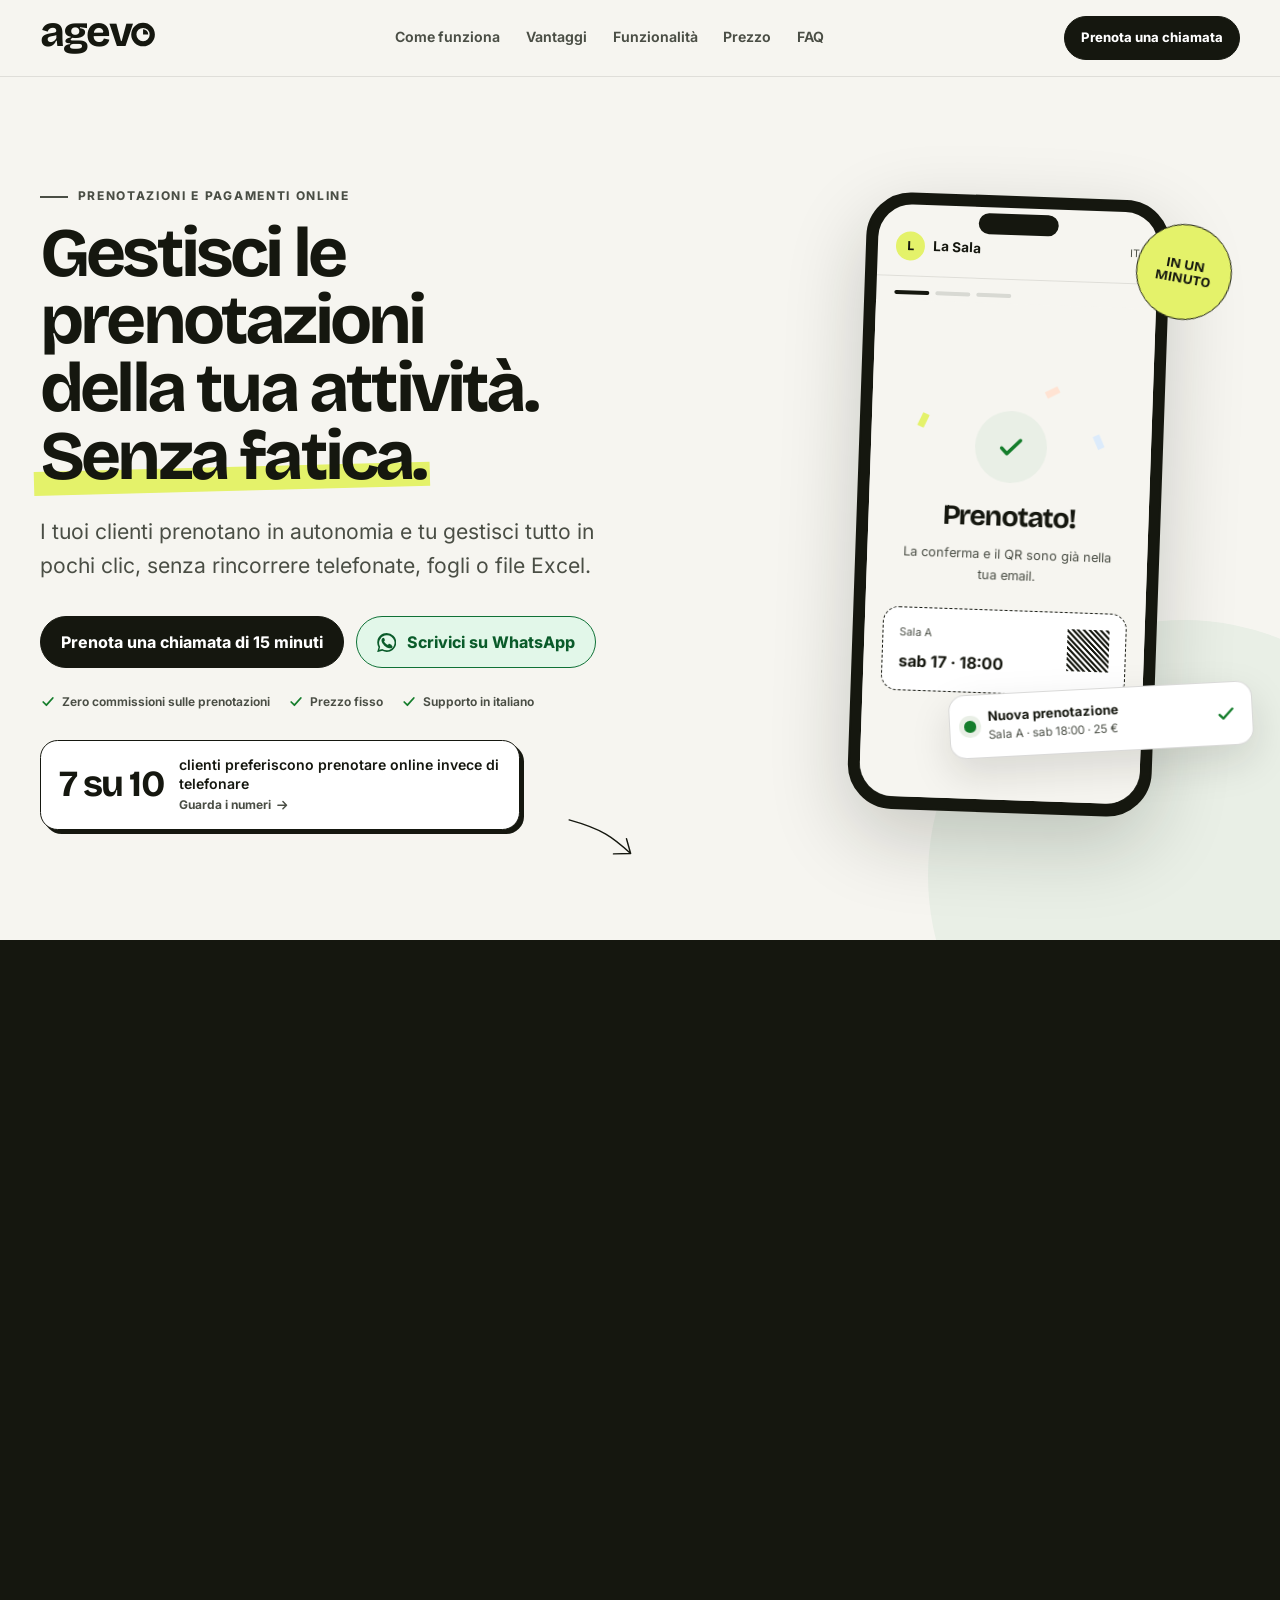
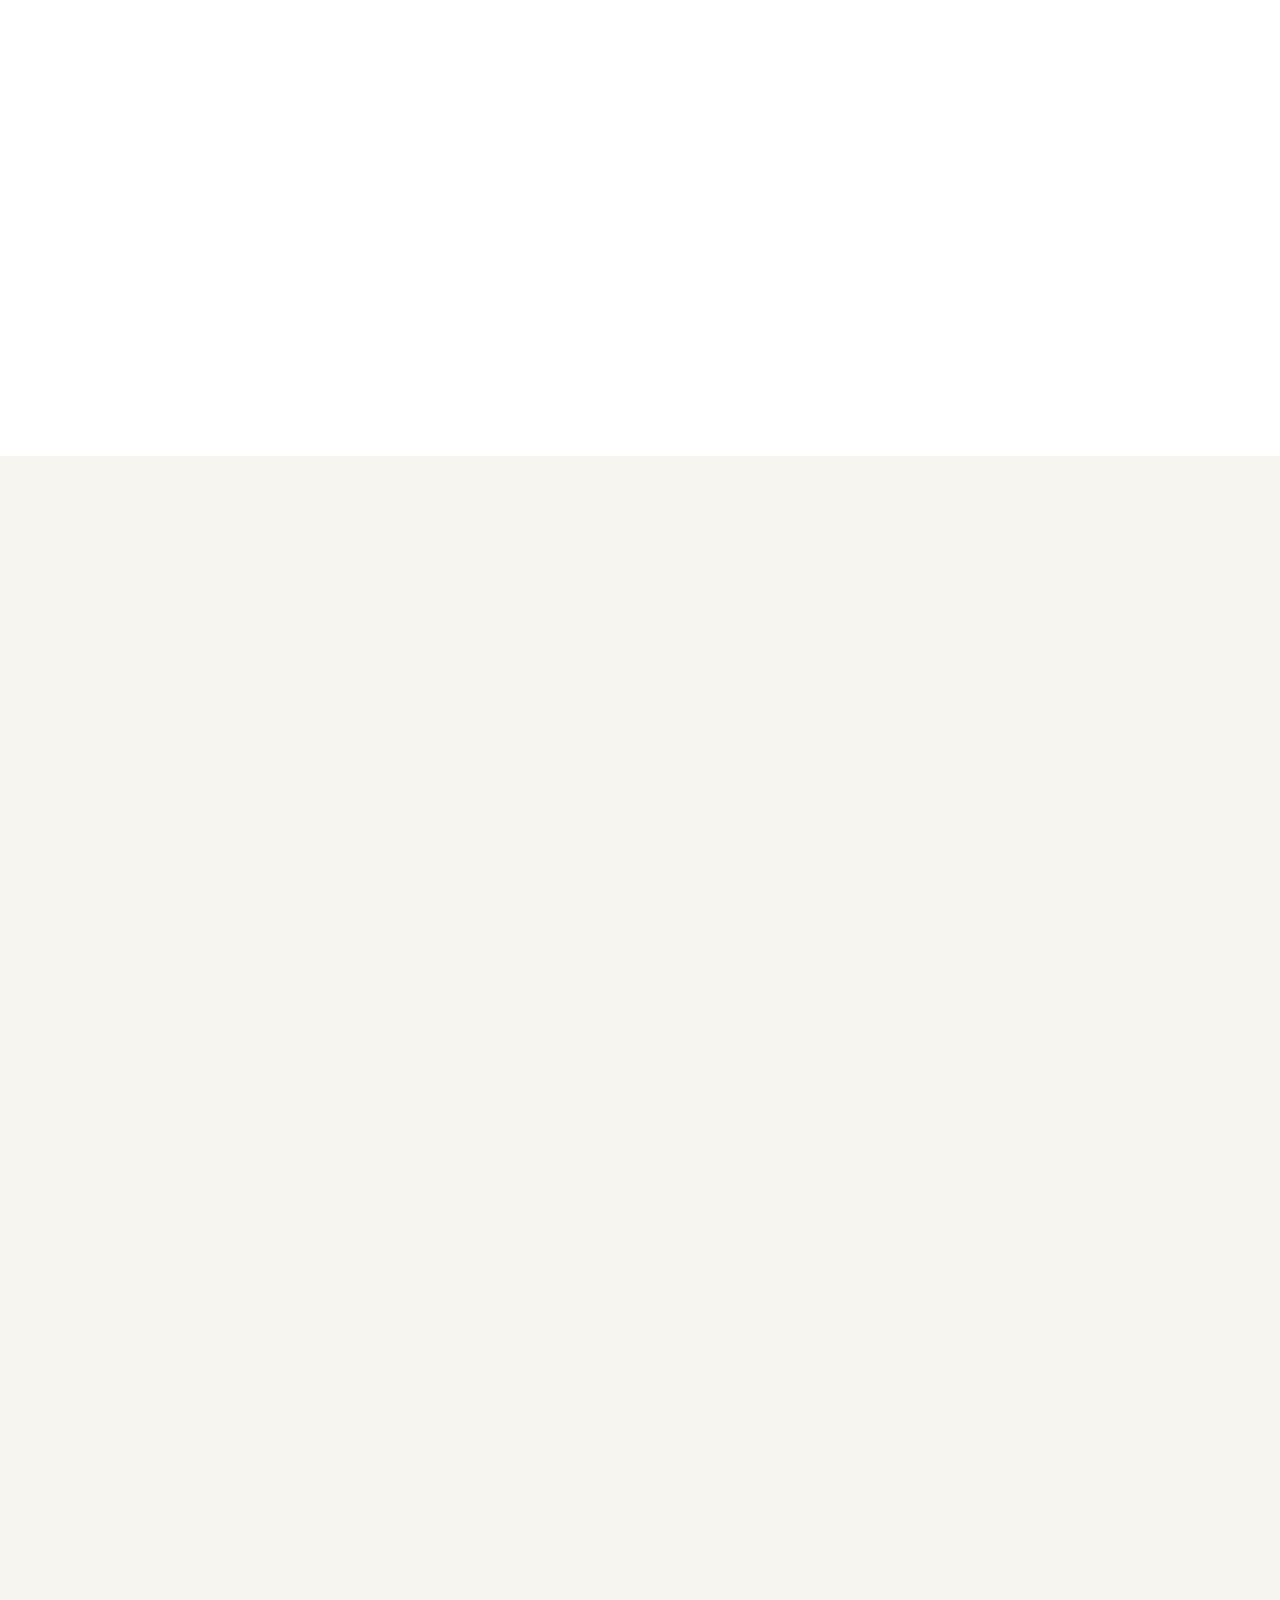
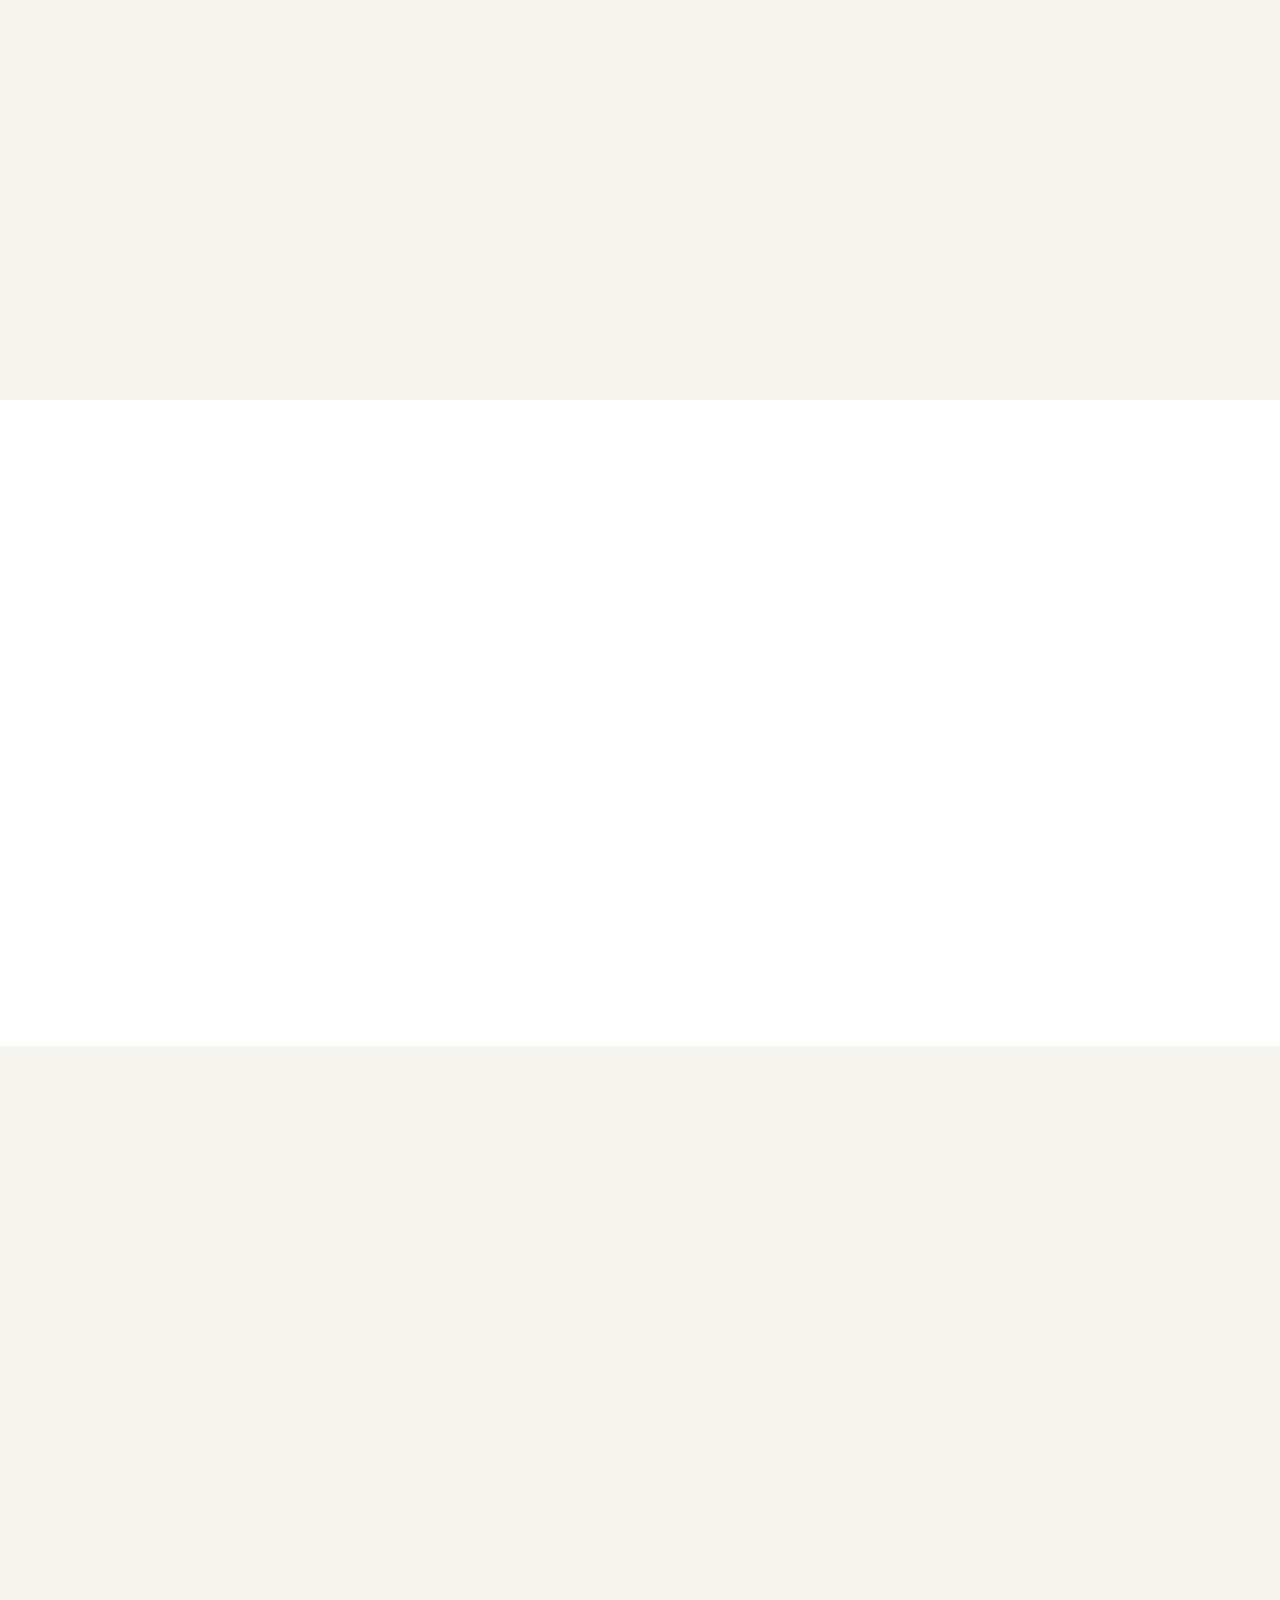
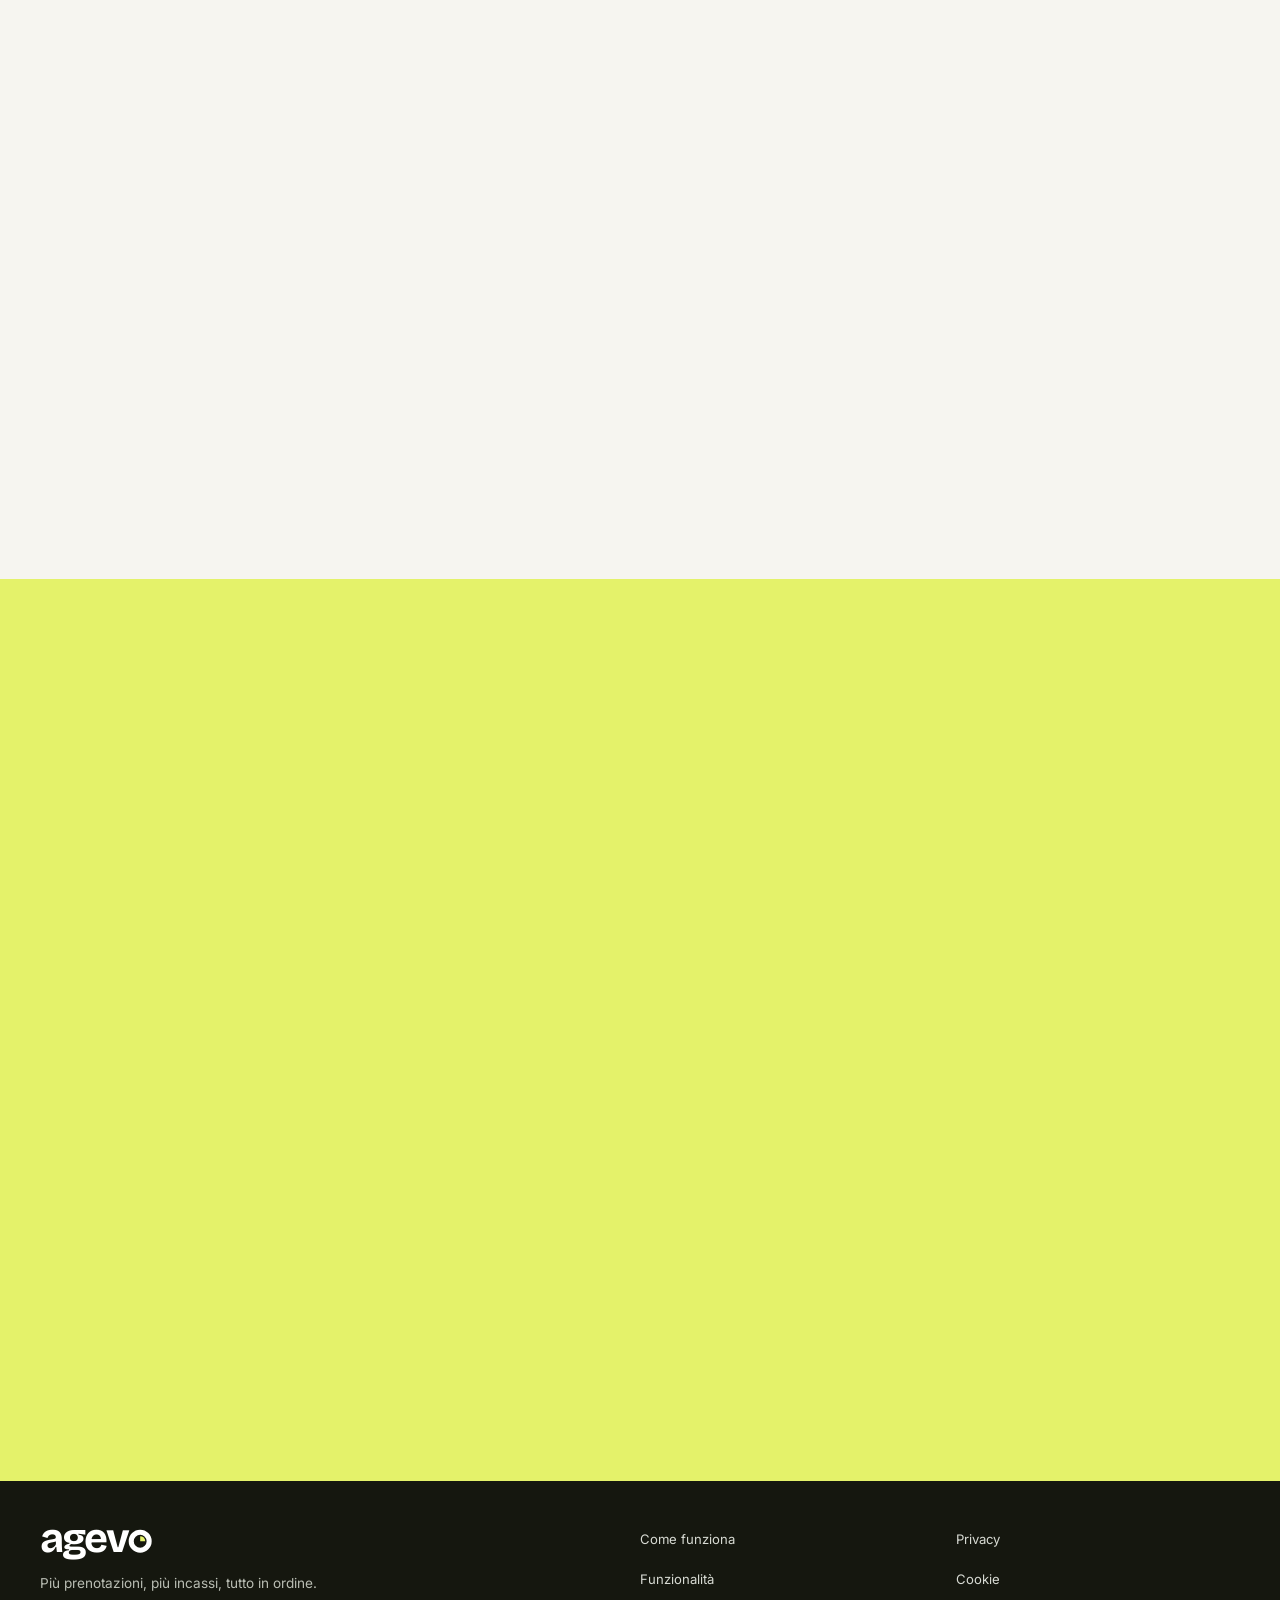
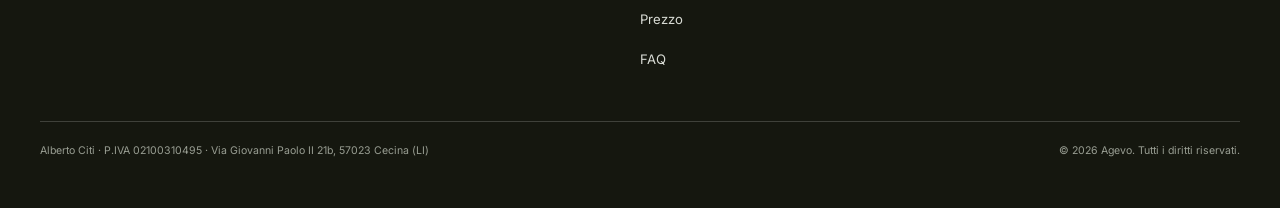
==== commit 1f4c58bd: "Deploy da dymora-booking@c412944" ====
--- a/index.html
+++ b/index.html
@@ -1 +1 @@
-<!DOCTYPE html><html lang="it"><head><meta charset="UTF-8"><meta name="viewport" content="width=device-width, initial-scale=1"><meta name="theme-color" content="#f6f5f0"><meta name="description" content="Agevo porta online le prenotazioni della tua attività: i clienti vedono gli orari liberi, prenotano e pagano in un minuto. Report, servizi extra, abbonamenti e buoni regalo. Prezzo fisso, zero commissioni Agevo."><link rel="canonical" href="https://agevo.dymora.eu/"><link rel="icon" href="/favicon.svg" type="image/svg+xml"><link rel="preload" href="/_astro/bricolage-grotesque-latin-wght-normal.DLoelf7F.woff2" as="font" type="font/woff2" crossorigin><link rel="preload" href="/_astro/inter-latin-wght-normal.Dx4kXJAl.woff2" as="font" type="font/woff2" crossorigin><meta property="og:type" content="website"><meta property="og:locale" content="it_IT"><meta property="og:site_name" content="Agevo"><meta property="og:title" content="Agevo — Prenotazioni e pagamenti online per non perdere più incassi"><meta property="og:description" content="Agevo porta online le prenotazioni della tua attività: i clienti vedono gli orari liberi, prenotano e pagano in un minuto. Report, servizi extra, abbonamenti e buoni regalo. Prezzo fisso, zero commissioni Agevo."><meta property="og:url" content="https://agevo.dymora.eu/"><meta property="og:image" content="https://agevo.dymora.eu/og-agevo.png"><meta property="og:image:width" content="1200"><meta property="og:image:height" content="630"><meta name="twitter:card" content="summary_large_image"><meta name="twitter:title" content="Agevo — Prenotazioni e pagamenti online per non perdere più incassi"><meta name="twitter:description" content="Agevo porta online le prenotazioni della tua attività: i clienti vedono gli orari liberi, prenotano e pagano in un minuto. Report, servizi extra, abbonamenti e buoni regalo. Prezzo fisso, zero commissioni Agevo."><meta name="twitter:image" content="https://agevo.dymora.eu/og-agevo.png"><title>Agevo — Prenotazioni e pagamenti online per non perdere più incassi</title><script type="application/ld+json">{"@context":"https://schema.org","@graph":[{"@type":"Organization","name":"Agevo","url":"https://agevo.dymora.eu","email":"info@dymora.eu"},{"@type":"SoftwareApplication","name":"Agevo","applicationCategory":"BusinessApplication","operatingSystem":"Web","description":"Agevo porta online le prenotazioni della tua attività: i clienti vedono gli orari liberi, prenotano e pagano in un minuto. Report, servizi extra, abbonamenti e buoni regalo. Prezzo fisso, zero commissioni Agevo.","offers":[{"@type":"Offer","name":"Piano annuale","price":828,"priceCurrency":"EUR"},{"@type":"Offer","name":"Piano mensile","price":79,"priceCurrency":"EUR"}]}]}</script><meta http-equiv="content-security-policy" content="default-src 'self';img-src 'self' data:;font-src 'self';connect-src 'self' https://script.google.com https://script.googleusercontent.com;form-action 'self' https://script.google.com;base-uri 'self';object-src 'none'; script-src 'self' 'sha256-Zwm9ZNeRJJUbSw9g3V161LFEaI15O9jPET10l2voU/4=' 'sha256-wHfckzg8xlhjogYlxuIhLeMAhO4a0CWV2Rhee8F5FHM=' 'sha256-A8jd3xZKqwVl6QTXkm2/uMkyAStGN6CLufEYXWx6ihw=' 'sha256-BF0290pkb3jxQsE7z00xR8Imp8X34FLC88L0lkMnrGw=' 'sha256-QzWFZi+FLIx23tnm9SBU4aEgx4x8DsuASP07mfqol/c=' 'sha256-0chmwFk0zaA528yFfGV7J9ppIpdfTPPULncDF3WG7Zs=' 'sha256-eIXWvAmxkr251LJZkjniEK5LcPF3NkapbJepohwYRIc=' 'sha256-Q2BPg90ZMplYY+FSdApNErhpWafg2hcRRbndmvxuL/Q='; style-src 'self' 'sha256-bG+nCBg2JIIu9OyKeaSP/yzFEGf59I6d6W4z6r/5l9E=' 'sha256-DWNaTawub8O4BiWcRA+0PSoRLyxHefwmbRlAvd4SF8g=' 'sha256-in7I2kAAWDCHfZvuVadRyv8QVe4h9kVnygH2kVbz+1o=' 'sha256-47DEQpj8HBSa+/TImW+5JCeuQeRkm5NMpJWZG3hSuFU=';"><link rel="stylesheet" href="/_astro/Logo.D-zkDhba.css"><link rel="stylesheet" href="/_astro/Footer.DIUwHYtL.css"><link rel="stylesheet" href="/_astro/index.DWvktyIM.css"></head><body><a class="skip-link" href="#main" data-astro-cid-nen7h5rs>Vai al contenuto</a><header class="site-header" data-header data-astro-cid-nen7h5rs><div class="container-page header-inner" data-astro-cid-nen7h5rs><a class="logo-link" href="/" aria-label="Agevo, pagina principale" data-astro-cid-nen7h5rs><svg class viewBox="0 0 92 25" role="img" aria-label="Agevo" data-astro-cid-f7espo7c><text x="0" y="19" fill="currentColor" font-family="Bricolage Grotesque Variable, sans-serif" font-size="34" font-weight="720" letter-spacing="-1.87" data-astro-cid-f7espo7c>agev</text><circle cx="82.31" cy="10.02" r="7.37" fill="none" stroke="currentColor" stroke-width="4.16" data-astro-cid-f7espo7c></circle><path d="M82.31 10.02V5.86a4.16 4.16 0 0 1 4.16 4.16Z" class="logo-accent" data-astro-cid-f7espo7c></path></svg></a><nav class="desktop-nav" aria-label="Navigazione principale" data-astro-cid-nen7h5rs><a href="/#come-funziona" data-astro-cid-nen7h5rs>Come funziona</a><a href="/#vantaggi" data-astro-cid-nen7h5rs>Vantaggi</a><a href="/#funzionalita" data-astro-cid-nen7h5rs>Funzionalità</a><a href="/#prezzo" data-astro-cid-nen7h5rs>Prezzo</a><a href="/#faq" data-astro-cid-nen7h5rs>FAQ</a></nav><a class="button-primary header-cta" href="/prenota-chiamata" data-astro-cid-nen7h5rs>Prenota una chiamata</a><button class="menu-button" type="button" aria-expanded="false" aria-controls="mobile-menu" aria-label="Apri il menu" data-menu-button data-astro-cid-nen7h5rs><span data-astro-cid-nen7h5rs></span><span data-astro-cid-nen7h5rs></span><span data-astro-cid-nen7h5rs></span></button></div><div id="mobile-menu" class="mobile-menu" hidden data-mobile-menu data-astro-cid-nen7h5rs><nav aria-label="Navigazione mobile" data-astro-cid-nen7h5rs><a href="/#come-funziona" data-astro-cid-nen7h5rs>Come funziona</a><a href="/#vantaggi" data-astro-cid-nen7h5rs>Vantaggi</a><a href="/#funzionalita" data-astro-cid-nen7h5rs>Funzionalità</a><a href="/#prezzo" data-astro-cid-nen7h5rs>Prezzo</a><a href="/#faq" data-astro-cid-nen7h5rs>FAQ</a></nav></div></header><div class="mobile-actions" aria-label="Contatti rapidi" data-astro-cid-nen7h5rs><a class="button-primary" href="/prenota-chiamata" data-astro-cid-nen7h5rs>Prenota una chiamata</a><a class="whatsapp-mini" href="https://wa.me/393513147035?text=Ciao%20Agevo%2C%20vorrei%20capire%20come%20semplificare%20le%20prenotazioni%20della%20mia%20attivit%C3%A0." target="_blank" rel="noopener noreferrer" aria-label="Scrivici su WhatsApp" data-astro-cid-nen7h5rs><svg viewBox="0 0 24 24" aria-hidden="true" data-astro-cid-nen7h5rs><path d="M20.5 3.5A11.8 11.8 0 0 0 12.1 0C5.6 0 .3 5.3.3 11.8c0 2.1.6 4.1 1.6 5.9L.2 24l6.4-1.7a11.8 11.8 0 0 0 5.6 1.4h.1c6.5 0 11.8-5.3 11.8-11.8 0-3.2-1.3-6.1-3.6-8.4Zm-8.3 18.2c-1.8 0-3.6-.5-5.1-1.4l-.4-.2-3.8 1 1-3.7-.2-.4A9.7 9.7 0 1 1 22 11.9c0 5.4-4.4 9.8-9.8 9.8Zm5.4-7.3c-.3-.1-1.8-.9-2.1-1-.3-.1-.5-.1-.7.2l-.9 1.1c-.2.2-.4.2-.7.1-1.8-.9-3-1.6-4.2-3.7-.3-.6.3-.6.9-1.9.1-.2 0-.4 0-.6l-.9-2c-.2-.6-.5-.5-.7-.5h-.6c-.2 0-.6.1-.9.4-.3.4-1.2 1.2-1.2 2.9 0 1.7 1.3 3.4 1.4 3.6.2.2 2.5 3.8 6 5.3 2.2.9 3 .9 4.1.8.7-.1 1.8-.7 2-1.4.3-.7.3-1.3.2-1.4-.1-.2-.3-.2-.6-.4Z" data-astro-cid-nen7h5rs></path></svg></a></div><script type="module">var e=document.querySelector(`[data-menu-button]`),t=document.querySelector(`[data-mobile-menu]`),n=()=>{e&&t&&(e.setAttribute(`aria-expanded`,`false`),e.setAttribute(`aria-label`,`Apri il menu`),t.hidden=!0)};e?.addEventListener(`click`,()=>{if(!t)return;let n=e.getAttribute(`aria-expanded`)===`true`;e.setAttribute(`aria-expanded`,String(!n)),e.setAttribute(`aria-label`,n?`Apri il menu`:`Chiudi il menu`),t.hidden=n}),t?.querySelectorAll(`a`).forEach(e=>e.addEventListener(`click`,n)),document.addEventListener(`keydown`,t=>{t.key===`Escape`&&e?.getAttribute(`aria-expanded`)===`true`&&(n(),e.focus())}),window.addEventListener(`resize`,()=>{window.innerWidth>=768&&n()});</script><main id="main"><section class="hero" aria-labelledby="hero-title" data-astro-cid-ge2uvauf><div class="container-page hero-grid" data-astro-cid-ge2uvauf><div class="hero-copy" data-astro-cid-ge2uvauf><p class="section-kicker" data-astro-cid-ge2uvauf>Prenotazioni e pagamenti online</p><h1 id="hero-title" class="display-title" data-astro-cid-ge2uvauf><span class="title-line" data-astro-cid-ge2uvauf>Loro prenotano.</span><span class="title-line" data-astro-cid-ge2uvauf>Tu incassi.</span><mark data-astro-cid-ge2uvauf>Al resto pensiamo noi.</mark></h1><p class="hero-lead" data-astro-cid-ge2uvauf>Agenda, Excel e telefonate senza risposta ti fanno perdere clienti. Con Agevo ti trovano online, prenotano e pagano in un minuto.</p><div class="hero-actions" data-astro-cid-ge2uvauf><a class="button-primary" href="/prenota-chiamata" data-astro-cid-ge2uvauf>Prenota una chiamata di 15 minuti</a><a class="button-whatsapp" href="https://wa.me/393513147035?text=Ciao%20Agevo%2C%20vorrei%20capire%20come%20semplificare%20le%20prenotazioni%20della%20mia%20attivit%C3%A0." target="_blank" rel="noopener noreferrer" data-astro-cid-ge2uvauf><svg viewBox="0 0 24 24" aria-hidden="true" data-astro-cid-ge2uvauf><path d="M20.5 3.5A11.8 11.8 0 0 0 12.1 0C5.6 0 .3 5.3.3 11.8c0 2.1.6 4.1 1.6 5.9L.2 24l6.4-1.7a11.8 11.8 0 0 0 5.6 1.4h.1c6.5 0 11.8-5.3 11.8-11.8 0-3.2-1.3-6.1-3.6-8.4Zm-8.3 18.2c-1.8 0-3.6-.5-5.1-1.4l-.4-.2-3.8 1 1-3.7-.2-.4A9.7 9.7 0 1 1 22 11.9c0 5.4-4.4 9.8-9.8 9.8Zm5.4-7.3c-.3-.1-1.8-.9-2.1-1-.3-.1-.5-.1-.7.2l-.9 1.1c-.2.2-.4.2-.7.1-1.8-.9-3-1.6-4.2-3.7-.3-.6.3-.6.9-1.9.1-.2 0-.4 0-.6l-.9-2c-.2-.6-.5-.5-.7-.5h-.6c-.2 0-.6.1-.9.4-.3.4-1.2 1.2-1.2 2.9 0 1.7 1.3 3.4 1.4 3.6.2.2 2.5 3.8 6 5.3 2.2.9 3 .9 4.1.8.7-.1 1.8-.7 2-1.4.3-.7.3-1.3.2-1.4-.1-.2-.3-.2-.6-.4Z" data-astro-cid-ge2uvauf></path></svg>Scrivici su WhatsApp</a></div><ul class="hero-proof" aria-label="Punti di forza" data-astro-cid-ge2uvauf><li data-astro-cid-ge2uvauf><svg viewBox="0 0 20 20" aria-hidden="true" data-astro-cid-ge2uvauf><path d="m4 10 4 4 8-9" data-astro-cid-ge2uvauf></path></svg>Zero commissioni sulle prenotazioni</li><li data-astro-cid-ge2uvauf><svg viewBox="0 0 20 20" aria-hidden="true" data-astro-cid-ge2uvauf><path d="m4 10 4 4 8-9" data-astro-cid-ge2uvauf></path></svg>Prezzo fisso</li><li data-astro-cid-ge2uvauf><svg viewBox="0 0 20 20" aria-hidden="true" data-astro-cid-ge2uvauf><path d="m4 10 4 4 8-9" data-astro-cid-ge2uvauf></path></svg>Supporto in italiano</li></ul><a class="hero-stat" href="#clienti-online" data-astro-cid-ge2uvauf><strong data-astro-cid-ge2uvauf>7 su 10</strong><span data-astro-cid-ge2uvauf>clienti preferiscono prenotare online invece di telefonare</span><em data-astro-cid-ge2uvauf>Guarda i numeri<svg viewBox="0 0 20 20" aria-hidden="true" data-astro-cid-ge2uvauf><path d="M4 10h12m-5-5 5 5-5 5" data-astro-cid-ge2uvauf></path></svg></em></a></div><div class="hero-visual" data-astro-cid-ge2uvauf><div class="booking-visual" aria-label="Esempio animato del flusso di prenotazione Agevo" data-astro-cid-67rg3zf2><div class="phone" data-astro-cid-67rg3zf2><div class="phone__top" data-astro-cid-67rg3zf2><span data-astro-cid-67rg3zf2></span></div><div class="phone__screen" data-astro-cid-67rg3zf2><div class="brand-row" data-astro-cid-67rg3zf2><span class="brand-mark" data-astro-cid-67rg3zf2>L</span><strong data-astro-cid-67rg3zf2>La Sala</strong><span class="tiny" data-astro-cid-67rg3zf2>IT</span></div><div class="progress" data-astro-cid-67rg3zf2><i data-astro-cid-67rg3zf2></i><i data-astro-cid-67rg3zf2></i><i data-astro-cid-67rg3zf2></i></div><div class="flow flow--one" data-astro-cid-67rg3zf2><span class="step-label" data-astro-cid-67rg3zf2>1 · Scegli il giorno</span><p class="mock-title" data-astro-cid-67rg3zf2>Quando vieni?</p><div class="calendar-head" data-astro-cid-67rg3zf2><b data-astro-cid-67rg3zf2>Ottobre 2026</b><span data-astro-cid-67rg3zf2>‹ &nbsp; ›</span></div><div class="week" data-astro-cid-67rg3zf2><span data-astro-cid-67rg3zf2>L</span><span data-astro-cid-67rg3zf2>M</span><span data-astro-cid-67rg3zf2>M</span><span data-astro-cid-67rg3zf2>G</span><span data-astro-cid-67rg3zf2>V</span><span data-astro-cid-67rg3zf2>S</span><span data-astro-cid-67rg3zf2>D</span></div><div class="dates" data-astro-cid-67rg3zf2><span data-astro-cid-67rg3zf2>12</span><span data-astro-cid-67rg3zf2>13</span><span data-astro-cid-67rg3zf2>14</span><span data-astro-cid-67rg3zf2>15</span><span data-astro-cid-67rg3zf2>16</span><b data-astro-cid-67rg3zf2>17</b><span data-astro-cid-67rg3zf2>18</span></div><div class="times" data-astro-cid-67rg3zf2><span data-astro-cid-67rg3zf2>16:00</span><b data-astro-cid-67rg3zf2>18:00<small data-astro-cid-67rg3zf2>ultimi 2 posti</small></b><span data-astro-cid-67rg3zf2>20:00</span></div></div><div class="flow flow--two" data-astro-cid-67rg3zf2><span class="step-label" data-astro-cid-67rg3zf2>2 · Pagamento</span><p class="mock-title" data-astro-cid-67rg3zf2>Quasi fatto.</p><div class="summary" data-astro-cid-67rg3zf2><span data-astro-cid-67rg3zf2>Sala A · sab 17 ott</span><b data-astro-cid-67rg3zf2>25 €</b></div><button type="button" tabindex="-1" data-astro-cid-67rg3zf2><svg viewBox="0 0 24 24" aria-hidden="true" data-astro-cid-67rg3zf2><path d="M16.8 12.8c0-2.6 2.1-3.8 2.2-3.9a4.6 4.6 0 0 0-3.6-2c-1.5-.2-3 1-3.8 1-.8 0-2-1-3.3-1-1.7 0-3.3 1-4.2 2.6-1.8 3.1-.5 7.8 1.3 10.3.9 1.2 1.9 2.6 3.2 2.5 1.3-.1 1.8-.8 3.4-.8 1.6 0 2 .8 3.4.8 1.4 0 2.3-1.3 3.1-2.5 1-1.4 1.4-2.8 1.4-2.9-.1 0-3.1-1.2-3.1-4.1Z" data-astro-cid-67rg3zf2></path><path d="M14.4 5.3c.7-.9 1.2-2.1 1-3.3-1 .1-2.3.7-3 1.6-.7.8-1.2 2-.9 3.2 1.1.1 2.2-.6 2.9-1.5Z" data-astro-cid-67rg3zf2></path></svg> Pay</button><p class="safe" data-astro-cid-67rg3zf2>Pagamento protetto · Ricevuta via email</p></div><div class="flow flow--three" data-astro-cid-67rg3zf2><div class="success-ring" data-astro-cid-67rg3zf2><svg viewBox="0 0 24 24" aria-hidden="true" data-astro-cid-67rg3zf2><path d="m5 13 4 4L19 7" data-astro-cid-67rg3zf2></path></svg></div><p class="mock-title" data-astro-cid-67rg3zf2>Prenotato!</p><p class="success-copy" data-astro-cid-67rg3zf2>La conferma e il QR sono già nella tua email.</p><div class="ticket" data-astro-cid-67rg3zf2><span data-astro-cid-67rg3zf2>Sala A</span><b data-astro-cid-67rg3zf2>sab 17 · 18:00</b><i data-astro-cid-67rg3zf2>QR</i></div><span class="confetti confetti--a" data-astro-cid-67rg3zf2></span><span class="confetti confetti--b" data-astro-cid-67rg3zf2></span><span class="confetti confetti--c" data-astro-cid-67rg3zf2></span></div></div></div><div class="owner-note" data-astro-cid-67rg3zf2><div class="notification" aria-label="Esempio di notifica: nuova prenotazione, Sala A, sabato alle 18, 25 euro" data-astro-cid-iulg3h6s><span class="notification__dot" aria-hidden="true" data-astro-cid-iulg3h6s></span><div data-astro-cid-iulg3h6s><strong data-astro-cid-iulg3h6s>Nuova prenotazione</strong><p data-astro-cid-iulg3h6s>Sala A · sab 18:00 · 25 €</p></div><svg viewBox="0 0 24 24" aria-hidden="true" data-astro-cid-iulg3h6s><path d="m5 13 4 4L19 7" data-astro-cid-iulg3h6s></path></svg></div></div><span class="sticker" data-astro-cid-67rg3zf2>in un<br data-astro-cid-67rg3zf2>minuto</span></div></div></div><svg class="hero-scribble" viewBox="0 0 180 80" aria-hidden="true" data-astro-cid-ge2uvauf><path d="M5 10c48 8 64 18 91 38m0 0-8-20m8 20-24 3" data-astro-cid-ge2uvauf></path></svg></section><section class="section-space stats" id="clienti-online" aria-labelledby="stats-title" data-astro-cid-nbcx6anq><div class="container-page" data-astro-cid-nbcx6anq><div class="stats-head reveal" data-astro-cid-nbcx6anq><p class="section-kicker" data-astro-cid-nbcx6anq>Cosa vogliono i tuoi clienti</p><h2 id="stats-title" class="section-title" data-astro-cid-nbcx6anq>I clienti preferiscono prenotare da soli. Chi glielo permette, vince.</h2><p class="section-lead" data-astro-cid-nbcx6anq>Telefonare vuol dire aspettare che qualcuno risponda, negli orari giusti. Prenotare online vuol dire trovarti, vedere gli orari liberi e confermare subito. Meno fatica per il cliente significa più prenotazioni per te.</p></div><ul class="stats-grid" data-astro-cid-nbcx6anq><li class="stat-card reveal" data-astro-cid-nbcx6anq><strong data-astro-cid-nbcx6anq>7 su 10</strong><span data-astro-cid-nbcx6anq>sceglierebbero di prenotare online, potendo scegliere</span></li><li class="stat-card reveal" data-astro-cid-nbcx6anq><strong data-astro-cid-nbcx6anq>22%</strong><span data-astro-cid-nbcx6anq>sceglierebbe invece di telefonare</span></li><li class="stat-card reveal" data-astro-cid-nbcx6anq><strong data-astro-cid-nbcx6anq>94%</strong><span data-astro-cid-nbcx6anq>sceglie più volentieri un’attività nuova se può prenotare online</span></li></ul><p class="stats-source reveal" data-astro-cid-nbcx6anq>Fonte: GetApp, sondaggio su 217 consumatori negli Stati Uniti, marzo 2021. <a href="https://www.getapp.com/resources/research-online-booking-importance-of-appointment-scheduling/" target="_blank" rel="noopener noreferrer" data-astro-cid-nbcx6anq>Leggi lo studio</a></p></div></section><section class="section-space how" id="come-funziona" aria-labelledby="how-title" data-astro-cid-l43jfdkk><div class="container-page" data-astro-cid-l43jfdkk><div class="reveal" data-astro-cid-l43jfdkk><p class="section-kicker" data-astro-cid-l43jfdkk>Come funziona</p><h2 id="how-title" class="section-title" data-astro-cid-l43jfdkk>Tre passaggi per loro. Zero rincorse per te.</h2></div><div class="steps" data-astro-cid-l43jfdkk><article class="step reveal" data-astro-cid-l43jfdkk><span data-astro-cid-l43jfdkk>01</span><div class="step-icon" aria-hidden="true" data-astro-cid-l43jfdkk><svg viewBox="0 0 48 48" data-astro-cid-l43jfdkk><rect x="7" y="10" width="34" height="30" rx="5" data-astro-cid-l43jfdkk></rect><path d="M15 6v8M33 6v8M7 19h34M14 26h5M24 26h5M14 33h5" data-astro-cid-l43jfdkk></path></svg></div><h3 data-astro-cid-l43jfdkk>Scelgono</h3><p data-astro-cid-l43jfdkk>Giorno e orario sul tuo sito, anche senza registrarsi.</p><svg class="step-arrow" viewBox="0 0 72 28" aria-hidden="true" data-astro-cid-l43jfdkk><path d="M2 12c25-8 42-5 64 3m0 0-9-8m9 8-10 6" data-astro-cid-l43jfdkk></path></svg></article><article class="step reveal" data-astro-cid-l43jfdkk><span data-astro-cid-l43jfdkk>02</span><div class="step-icon" aria-hidden="true" data-astro-cid-l43jfdkk><svg viewBox="0 0 48 48" data-astro-cid-l43jfdkk><rect x="5" y="10" width="38" height="28" rx="5" data-astro-cid-l43jfdkk></rect><path d="M5 20h38M12 31h8" data-astro-cid-l43jfdkk></path></svg></div><h3 data-astro-cid-l43jfdkk>Pagano</h3><p data-astro-cid-l43jfdkk>Online in pochi secondi, oppure sul posto se lo preferisci.</p><svg class="step-arrow" viewBox="0 0 72 28" aria-hidden="true" data-astro-cid-l43jfdkk><path d="M2 12c25-8 42-5 64 3m0 0-9-8m9 8-10 6" data-astro-cid-l43jfdkk></path></svg></article><article class="step reveal" data-astro-cid-l43jfdkk><span data-astro-cid-l43jfdkk>03</span><div class="step-icon" aria-hidden="true" data-astro-cid-l43jfdkk><svg viewBox="0 0 48 48" data-astro-cid-l43jfdkk><rect x="9" y="5" width="30" height="38" rx="5" data-astro-cid-l43jfdkk></rect><path d="m16 23 5 5 11-12M19 37h10" data-astro-cid-l43jfdkk></path></svg></div><h3 data-astro-cid-l43jfdkk>Ricevono tutto</h3><p data-astro-cid-l43jfdkk>Conferma, ricevuta, promemoria e QR per il check-in.</p></article></div><div class="owner-strip reveal" data-astro-cid-l43jfdkk><p data-astro-cid-l43jfdkk>Intanto tu ricevi la notifica e trovi tutto già in ordine nel calendario.</p><div class="notification" aria-label="Esempio di notifica: nuova prenotazione, Sala A, sabato alle 18, 25 euro" data-astro-cid-iulg3h6s><span class="notification__dot" aria-hidden="true" data-astro-cid-iulg3h6s></span><div data-astro-cid-iulg3h6s><strong data-astro-cid-iulg3h6s>Nuova prenotazione</strong><p data-astro-cid-iulg3h6s>Sala A · sab 18:00 · 25 €</p></div><svg viewBox="0 0 24 24" aria-hidden="true" data-astro-cid-iulg3h6s><path d="m5 13 4 4L19 7" data-astro-cid-iulg3h6s></path></svg></div></div></div></section><section class="section-space growth" id="vantaggi" aria-labelledby="growth-title" data-astro-cid-kyjahus7><div class="container-page" data-astro-cid-kyjahus7><div class="growth-intro reveal" data-astro-cid-kyjahus7><p class="section-kicker" data-astro-cid-kyjahus7>Fai crescere la tua attività</p><h2 id="growth-title" class="section-title" data-astro-cid-kyjahus7>Non solo prenotazioni. Uno strumento per guadagnare di più.</h2></div><div class="growth-list" data-astro-cid-kyjahus7><article class="lever tone-sky reveal" aria-labelledby="lever-reports" data-astro-cid-kyjahus7><div class="lever-copy" data-astro-cid-kyjahus7><p class="lever-kicker" data-astro-cid-kyjahus7><span data-astro-cid-kyjahus7>01</span>Più controllo</p><h3 id="lever-reports" data-astro-cid-kyjahus7>Vedi dove guadagni e dove perdi.</h3><p class="lever-body" data-astro-cid-kyjahus7>Quando tieni tutto a mano, non vedi cosa sta succedendo. Agevo ti mostra incassi, giorni e orari migliori, posti rimasti vuoti e, con il check-in, clienti che non si presentano. Trovi cosa non funziona e lo sistemi.</p><ul data-astro-cid-kyjahus7><li data-astro-cid-kyjahus7><svg viewBox="0 0 20 20" aria-hidden="true" data-astro-cid-kyjahus7><path d="m4 10 4 4 8-9" data-astro-cid-kyjahus7></path></svg>Incassi giorno per giorno, confrontati con il periodo prima</li><li data-astro-cid-kyjahus7><svg viewBox="0 0 20 20" aria-hidden="true" data-astro-cid-kyjahus7><path d="m4 10 4 4 8-9" data-astro-cid-kyjahus7></path></svg>Orari pieni e orari vuoti a colpo d’occhio</li><li data-astro-cid-kyjahus7><svg viewBox="0 0 20 20" aria-hidden="true" data-astro-cid-kyjahus7><path d="m4 10 4 4 8-9" data-astro-cid-kyjahus7></path></svg>Prezzi diversi per i giorni e gli orari più richiesti</li><li data-astro-cid-kyjahus7><svg viewBox="0 0 20 20" aria-hidden="true" data-astro-cid-kyjahus7><path d="m4 10 4 4 8-9" data-astro-cid-kyjahus7></path></svg>Tutto pronto da esportare per il commercialista</li></ul></div><div class="lever-visual" data-astro-cid-kyjahus7><div class="report" aria-label="Esempio di report: incassi del mese 8.420 euro, occupazione 74 per cento" data-astro-cid-jqjkcy7v><div class="report__top" data-astro-cid-jqjkcy7v><span data-astro-cid-jqjkcy7v>Ottobre</span><span data-astro-cid-jqjkcy7v>Report</span></div><div class="report__stats" data-astro-cid-jqjkcy7v><div data-astro-cid-jqjkcy7v><small data-astro-cid-jqjkcy7v>Incassi del mese</small><strong data-astro-cid-jqjkcy7v>8.420 €</strong><em data-astro-cid-jqjkcy7v>+12% dal mese scorso</em></div><div data-astro-cid-jqjkcy7v><small data-astro-cid-jqjkcy7v>Occupazione</small><strong data-astro-cid-jqjkcy7v>74%</strong><em data-astro-cid-jqjkcy7v>Sabato è il giorno migliore</em></div></div><svg viewBox="0 0 420 130" role="img" aria-label="Grafico degli incassi in crescita durante il mese" data-astro-cid-jqjkcy7v><path class="grid" d="M15 25H405M15 65H405M15 105H405" data-astro-cid-jqjkcy7v></path><path class="area" d="M15 100C50 88 70 96 105 70S165 86 200 58s60-5 90-28 72 3 115-10v90H15Z" data-astro-cid-jqjkcy7v></path><path class="line" d="M15 100C50 88 70 96 105 70S165 86 200 58s60-5 90-28 72 3 115-10" data-astro-cid-jqjkcy7v></path><circle cx="290" cy="30" r="5" data-astro-cid-jqjkcy7v></circle></svg><div class="report__footer" data-astro-cid-jqjkcy7v><span data-astro-cid-jqjkcy7v>Orario migliore</span><strong data-astro-cid-jqjkcy7v>18:00–20:00</strong></div></div></div></article><article class="lever tone-butter reveal" aria-labelledby="lever-extras" data-astro-cid-kyjahus7><div class="lever-copy" data-astro-cid-kyjahus7><p class="lever-kicker" data-astro-cid-kyjahus7><span data-astro-cid-kyjahus7>02</span>Più incasso per cliente</p><h3 id="lever-extras" data-astro-cid-kyjahus7>Vendi di più a ogni prenotazione.</h3><p class="lever-body" data-astro-cid-kyjahus7>Mentre prenota, il cliente sfoglia anche i servizi extra che offri: noleggi, gadget, consumazioni, attività in più. Li aggiunge con un tocco e paga tutto insieme, senza che tu debba proporli.</p><ul data-astro-cid-kyjahus7><li data-astro-cid-kyjahus7><svg viewBox="0 0 20 20" aria-hidden="true" data-astro-cid-kyjahus7><path d="m4 10 4 4 8-9" data-astro-cid-kyjahus7></path></svg>Extra proposti durante l’acquisto, quando il cliente è già convinto</li><li data-astro-cid-kyjahus7><svg viewBox="0 0 20 20" aria-hidden="true" data-astro-cid-kyjahus7><path d="m4 10 4 4 8-9" data-astro-cid-kyjahus7></path></svg>Ogni extra solo dove ha senso: per esempio il picnic soltanto la sera</li><li data-astro-cid-kyjahus7><svg viewBox="0 0 20 20" aria-hidden="true" data-astro-cid-kyjahus7><path d="m4 10 4 4 8-9" data-astro-cid-kyjahus7></path></svg>Le scorte si aggiornano da sole a ogni vendita</li></ul></div><div class="lever-visual" data-astro-cid-kyjahus7><div class="extras" aria-label="Esempio di checkout: campo da padel 40 euro più noleggio racchette e palline, totale 54 euro" data-astro-cid-vfhmbzyt><div class="extras__top" data-astro-cid-vfhmbzyt><span data-astro-cid-vfhmbzyt>Il tuo carrello</span><span data-astro-cid-vfhmbzyt>2 di 3</span></div><div class="extras__main" data-astro-cid-vfhmbzyt><div data-astro-cid-vfhmbzyt><strong data-astro-cid-vfhmbzyt>Campo 1 · Padel</strong><small data-astro-cid-vfhmbzyt>sab 17 ott · 18:00–19:30</small></div><b data-astro-cid-vfhmbzyt>40 €</b></div><p class="extras__label" data-astro-cid-vfhmbzyt>Vuoi aggiungere?</p><ul data-astro-cid-vfhmbzyt><li class="is-added" data-astro-cid-vfhmbzyt><span class="check" aria-hidden="true" data-astro-cid-vfhmbzyt><svg viewBox="0 0 20 20" data-astro-cid-vfhmbzyt><path d="m5 10 3 3 7-7" data-astro-cid-vfhmbzyt></path></svg></span><span data-astro-cid-vfhmbzyt>Noleggio racchette ×2</span><b data-astro-cid-vfhmbzyt>8 €</b></li><li class="is-added" data-astro-cid-vfhmbzyt><span class="check" aria-hidden="true" data-astro-cid-vfhmbzyt><svg viewBox="0 0 20 20" data-astro-cid-vfhmbzyt><path d="m5 10 3 3 7-7" data-astro-cid-vfhmbzyt></path></svg></span><span data-astro-cid-vfhmbzyt>Tubo di palline nuove</span><b data-astro-cid-vfhmbzyt>6 €</b></li><li data-astro-cid-vfhmbzyt><span class="plus" aria-hidden="true" data-astro-cid-vfhmbzyt>+</span><span data-astro-cid-vfhmbzyt>Acqua fresca ×4</span><b data-astro-cid-vfhmbzyt>6 €</b></li></ul><div class="extras__total" data-astro-cid-vfhmbzyt><span data-astro-cid-vfhmbzyt>Totale</span><strong data-astro-cid-vfhmbzyt>54 €</strong></div><span class="extras__badge" data-astro-cid-vfhmbzyt>+14 € di extra</span></div></div></article><article class="lever tone-peach reveal" aria-labelledby="lever-loyalty" data-astro-cid-kyjahus7><div class="lever-copy" data-astro-cid-kyjahus7><p class="lever-kicker" data-astro-cid-kyjahus7><span data-astro-cid-kyjahus7>03</span>Clienti che tornano</p><h3 id="lever-loyalty" data-astro-cid-kyjahus7>Trasforma una prenotazione in un cliente fisso.</h3><p class="lever-body" data-astro-cid-kyjahus7>Abbonamenti, carnet, buoni regalo e codici sconto ti permettono di costruire un rapporto che dura nel tempo. Il cliente torna da te, e tu incassi prima.</p><ul data-astro-cid-kyjahus7><li data-astro-cid-kyjahus7><svg viewBox="0 0 20 20" aria-hidden="true" data-astro-cid-kyjahus7><path d="m4 10 4 4 8-9" data-astro-cid-kyjahus7></path></svg>Abbonamenti con rinnovo automatico e carnet di ingressi</li><li data-astro-cid-kyjahus7><svg viewBox="0 0 20 20" aria-hidden="true" data-astro-cid-kyjahus7><path d="m4 10 4 4 8-9" data-astro-cid-kyjahus7></path></svg>Buoni regalo digitali: li incassi oggi, portano clienti nuovi</li><li data-astro-cid-kyjahus7><svg viewBox="0 0 20 20" aria-hidden="true" data-astro-cid-kyjahus7><path d="m4 10 4 4 8-9" data-astro-cid-kyjahus7></path></svg>Codici sconto per le tue promozioni</li></ul></div><div class="lever-visual" data-astro-cid-kyjahus7><div class="loyalty-stack" data-astro-cid-kyjahus7><div class="gift" aria-label="Esempio di buono regalo digitale da 50 euro" data-astro-cid-2swi3jos><div class="gift__brand" data-astro-cid-2swi3jos>agevo <span data-astro-cid-2swi3jos>buono regalo</span></div><strong data-astro-cid-2swi3jos>50 €</strong><p data-astro-cid-2swi3jos>Per un momento tutto tuo.</p><div class="gift__bottom" data-astro-cid-2swi3jos><code data-astro-cid-2swi3jos>REGALO-7K2P</code><span data-astro-cid-2swi3jos>Residuo 35 €</span></div></div><div class="pass" aria-label="Esempio di carnet da 10 ingressi: 7 rimasti, rinnovo automatico il 1 novembre" data-astro-cid-fp7n2qno><div class="pass__top" data-astro-cid-fp7n2qno><span data-astro-cid-fp7n2qno>Carnet 10 ingressi</span><span data-astro-cid-fp7n2qno>Attivo</span></div><strong data-astro-cid-fp7n2qno>7 <small data-astro-cid-fp7n2qno>ingressi rimasti</small></strong><div class="pass__dots" aria-hidden="true" data-astro-cid-fp7n2qno><span class="used" data-astro-cid-fp7n2qno></span><span class="used" data-astro-cid-fp7n2qno></span><span class="used" data-astro-cid-fp7n2qno></span><span data-astro-cid-fp7n2qno></span><span data-astro-cid-fp7n2qno></span><span data-astro-cid-fp7n2qno></span><span data-astro-cid-fp7n2qno></span><span data-astro-cid-fp7n2qno></span><span data-astro-cid-fp7n2qno></span><span data-astro-cid-fp7n2qno></span></div><p data-astro-cid-fp7n2qno>Rinnovo automatico · 1 nov</p></div></div></div></article></div></div></section><section class="section-space features" id="funzionalita" aria-labelledby="features-title" data-astro-cid-5avuv2ve><div class="container-page" data-astro-cid-5avuv2ve><div class="feature-intro reveal" data-astro-cid-5avuv2ve><p class="section-kicker" data-astro-cid-5avuv2ve>Funzionalità</p><h2 id="features-title" class="section-title" data-astro-cid-5avuv2ve>E tutto il resto, già incluso.</h2><p class="section-lead" data-astro-cid-5avuv2ve>Un solo pannello, parole normali e strumenti che lavorano anche quando tu non puoi.</p></div><div class="feature-grid" data-astro-cid-5avuv2ve><article class="feature-card tone-lilac large reveal" data-astro-cid-5avuv2ve><div class="feature-copy" data-astro-cid-5avuv2ve><span data-astro-cid-5avuv2ve>01</span><h3 data-astro-cid-5avuv2ve>Cancellazioni e rimborsi senza pensieri</h3><p data-astro-cid-5avuv2ve>Decidi le regole una volta: se il cliente cancella nei termini, il rimborso parte da solo. E se chiudi un giorno intero, sistemi tutte le prenotazioni in pochi clic.</p></div><div class="feature-mock" data-astro-cid-5avuv2ve><div class="refund" aria-label="Esempio di rimborso automatico per la chiusura di un giorno" data-astro-cid-oyw44utw><div class="refund__head" data-astro-cid-oyw44utw><span data-astro-cid-oyw44utw>17 ottobre</span><b data-astro-cid-oyw44utw>Chiusura imprevista</b></div><h4 data-astro-cid-oyw44utw>Rimborsa 6 prenotazioni</h4><p data-astro-cid-oyw44utw>I clienti riceveranno subito una conferma.</p><div class="refund__options" data-astro-cid-oyw44utw><span data-astro-cid-oyw44utw><i data-astro-cid-oyw44utw></i> In denaro</span><span data-astro-cid-oyw44utw><i data-astro-cid-oyw44utw></i> Con buono</span></div><div class="refund__action" data-astro-cid-oyw44utw><span data-astro-cid-oyw44utw>Totale 150 €</span><b data-astro-cid-oyw44utw>Rimborsa tutti</b></div></div></div></article><article class="feature-card tone-sage reveal" data-astro-cid-5avuv2ve><div class="feature-copy" data-astro-cid-5avuv2ve><span data-astro-cid-5avuv2ve>02</span><h3 data-astro-cid-5avuv2ve>Il tuo sito, con il tuo marchio</h3><p data-astro-cid-5avuv2ve>Logo, colori, testi e anche un indirizzo sul tuo dominio.</p></div><svg class="mini-icon" viewBox="0 0 48 48" aria-hidden="true" data-astro-cid-5avuv2ve><path d="M9 12h30v24H9zM15 7v10M33 7v10M9 20h30M16 27h6M27 27h6" data-astro-cid-5avuv2ve></path></svg></article><article class="feature-card tone-butter reveal" data-astro-cid-5avuv2ve><div class="feature-copy" data-astro-cid-5avuv2ve><span data-astro-cid-5avuv2ve>03</span><h3 data-astro-cid-5avuv2ve>Calendario che non sbaglia</h3><p data-astro-cid-5avuv2ve>Niente doppioni. I posti disponibili sono sempre aggiornati.</p></div><svg class="mini-icon" viewBox="0 0 48 48" aria-hidden="true" data-astro-cid-5avuv2ve><path d="M9 12h30v24H9zM15 7v10M33 7v10M9 20h30M16 27h6M27 27h6" data-astro-cid-5avuv2ve></path></svg></article><article class="feature-card tone-sky reveal" data-astro-cid-5avuv2ve><div class="feature-copy" data-astro-cid-5avuv2ve><span data-astro-cid-5avuv2ve>04</span><h3 data-astro-cid-5avuv2ve>Online o sul posto</h3><p data-astro-cid-5avuv2ve>Carta, Apple Pay, Google Pay, PayPal e Klarna, oppure pagamento in sede.</p></div><svg class="mini-icon" viewBox="0 0 48 48" aria-hidden="true" data-astro-cid-5avuv2ve><path d="M9 12h30v24H9zM15 7v10M33 7v10M9 20h30M16 27h6M27 27h6" data-astro-cid-5avuv2ve></path></svg></article><article class="feature-card tone-sage reveal" data-astro-cid-5avuv2ve><div class="feature-copy" data-astro-cid-5avuv2ve><span data-astro-cid-5avuv2ve>05</span><h3 data-astro-cid-5avuv2ve>Check-in con QR</h3><p data-astro-cid-5avuv2ve>Lo staff scansiona dall’app e vede subito se l’ingresso è valido.</p></div><div class="checkin-wrap" data-astro-cid-5avuv2ve><div class="checkin" aria-label="Esempio di check-in con QR completato" data-astro-cid-75q7xkea><div class="checkin__camera" data-astro-cid-75q7xkea><div class="qr" data-astro-cid-75q7xkea>QR</div><i class="corner a" data-astro-cid-75q7xkea></i><i class="corner b" data-astro-cid-75q7xkea></i><i class="corner c" data-astro-cid-75q7xkea></i><i class="corner d" data-astro-cid-75q7xkea></i></div><div class="checkin__ok" data-astro-cid-75q7xkea><svg viewBox="0 0 24 24" aria-hidden="true" data-astro-cid-75q7xkea><path d="m5 13 4 4L19 7" data-astro-cid-75q7xkea></path></svg><div data-astro-cid-75q7xkea><strong data-astro-cid-75q7xkea>Check-in riuscito</strong><span data-astro-cid-75q7xkea>Ingresso singolo · 18:02</span></div></div></div></div></article><article class="feature-card tone-lilac reveal" data-astro-cid-5avuv2ve><div class="feature-copy" data-astro-cid-5avuv2ve><span data-astro-cid-5avuv2ve>06</span><h3 data-astro-cid-5avuv2ve>Prenotazioni al telefono</h3><p data-astro-cid-5avuv2ve>Le inserisci tu e finiscono nei conti come tutte le altre.</p></div><svg class="mini-icon" viewBox="0 0 48 48" aria-hidden="true" data-astro-cid-5avuv2ve><path d="M9 12h30v24H9zM15 7v10M33 7v10M9 20h30M16 27h6M27 27h6" data-astro-cid-5avuv2ve></path></svg></article><article class="feature-card tone-butter reveal" data-astro-cid-5avuv2ve><div class="feature-copy" data-astro-cid-5avuv2ve><span data-astro-cid-5avuv2ve>07</span><h3 data-astro-cid-5avuv2ve>Staff e permessi</h3><p data-astro-cid-5avuv2ve>Ognuno vede e fa solo quello che gli serve.</p></div><svg class="mini-icon" viewBox="0 0 48 48" aria-hidden="true" data-astro-cid-5avuv2ve><path d="M9 12h30v24H9zM15 7v10M33 7v10M9 20h30M16 27h6M27 27h6" data-astro-cid-5avuv2ve></path></svg></article><article class="feature-card tone-sky reveal" data-astro-cid-5avuv2ve><div class="feature-copy" data-astro-cid-5avuv2ve><span data-astro-cid-5avuv2ve>08</span><h3 data-astro-cid-5avuv2ve>Più sedi</h3><p data-astro-cid-5avuv2ve>Le gestisci insieme, con un solo abbonamento.</p></div><svg class="mini-icon" viewBox="0 0 48 48" aria-hidden="true" data-astro-cid-5avuv2ve><path d="M9 12h30v24H9zM15 7v10M33 7v10M9 20h30M16 27h6M27 27h6" data-astro-cid-5avuv2ve></path></svg></article><article class="feature-card tone-peach reveal" data-astro-cid-5avuv2ve><div class="feature-copy" data-astro-cid-5avuv2ve><span data-astro-cid-5avuv2ve>09</span><h3 data-astro-cid-5avuv2ve>Notifiche automatiche</h3><p data-astro-cid-5avuv2ve>Email al cliente; email e Telegram a te.</p></div><svg class="mini-icon" viewBox="0 0 48 48" aria-hidden="true" data-astro-cid-5avuv2ve><path d="M9 12h30v24H9zM15 7v10M33 7v10M9 20h30M16 27h6M27 27h6" data-astro-cid-5avuv2ve></path></svg></article></div></div></section><section class="section-space trust" aria-labelledby="trust-title" data-astro-cid-wtzqjce7><div class="container-page trust-grid" data-astro-cid-wtzqjce7><div class="trust-main reveal" data-astro-cid-wtzqjce7><p class="section-kicker" data-astro-cid-wtzqjce7>Perché fidarti</p><h2 id="trust-title" class="section-title" data-astro-cid-wtzqjce7>I soldi vanno sul tuo conto, non sul nostro.</h2><p class="section-lead" data-astro-cid-wtzqjce7>Per i pagamenti online usi il tuo conto Stripe, il sistema di pagamento usato da milioni di aziende. Agevo non tocca gli incassi e non prende commissioni sulle prenotazioni.</p><div class="money-sketch" aria-hidden="true" data-astro-cid-wtzqjce7><svg viewBox="0 0 220 150" data-astro-cid-wtzqjce7><rect x="35" y="28" width="150" height="92" rx="12" data-astro-cid-wtzqjce7></rect><circle cx="110" cy="74" r="23" data-astro-cid-wtzqjce7></circle><path d="M110 61v27m11-21c-4-8-21-7-21 1 0 10 22 4 22 15 0 9-19 10-24 1M57 45c0 8-6 14-14 14m134-14c0 8 6 14 14 14M57 103c0-8-6-14-14-14m134 14c0-8 6-14 14-14" data-astro-cid-wtzqjce7></path></svg><span data-astro-cid-wtzqjce7>diretti a te</span></div></div><ul class="guarantees reveal" data-astro-cid-wtzqjce7><li data-astro-cid-wtzqjce7><svg viewBox="0 0 24 24" aria-hidden="true" data-astro-cid-wtzqjce7><path d="m5 13 4 4L19 7" data-astro-cid-wtzqjce7></path></svg><span data-astro-cid-wtzqjce7>Prezzo fisso, tutte le funzionalità incluse</span></li><li data-astro-cid-wtzqjce7><svg viewBox="0 0 24 24" aria-hidden="true" data-astro-cid-wtzqjce7><path d="m5 13 4 4L19 7" data-astro-cid-wtzqjce7></path></svg><span data-astro-cid-wtzqjce7>I dati dei clienti sono tuoi</span></li><li data-astro-cid-wtzqjce7><svg viewBox="0 0 24 24" aria-hidden="true" data-astro-cid-wtzqjce7><path d="m5 13 4 4L19 7" data-astro-cid-wtzqjce7></path></svg><span data-astro-cid-wtzqjce7>Esporti report ed elenchi quando vuoi</span></li><li data-astro-cid-wtzqjce7><svg viewBox="0 0 24 24" aria-hidden="true" data-astro-cid-wtzqjce7><path d="m5 13 4 4L19 7" data-astro-cid-wtzqjce7></path></svg><span data-astro-cid-wtzqjce7>Backup ogni ora, conservati in UE</span></li><li data-astro-cid-wtzqjce7><svg viewBox="0 0 24 24" aria-hidden="true" data-astro-cid-wtzqjce7><path d="m5 13 4 4L19 7" data-astro-cid-wtzqjce7></path></svg><span data-astro-cid-wtzqjce7>Privacy e cookie a norma GDPR</span></li><li data-astro-cid-wtzqjce7><svg viewBox="0 0 24 24" aria-hidden="true" data-astro-cid-wtzqjce7><path d="m5 13 4 4L19 7" data-astro-cid-wtzqjce7></path></svg><span data-astro-cid-wtzqjce7>Pensato per l’Italia e per il commercialista</span></li><li data-astro-cid-wtzqjce7><svg viewBox="0 0 24 24" aria-hidden="true" data-astro-cid-wtzqjce7><path d="m5 13 4 4L19 7" data-astro-cid-wtzqjce7></path></svg><span data-astro-cid-wtzqjce7>Supporto diretto, in italiano</span></li></ul><aside class="team-card reveal" data-astro-cid-wtzqjce7><div class="team-doodle" aria-hidden="true" data-astro-cid-wtzqjce7><span data-astro-cid-wtzqjce7></span><span data-astro-cid-wtzqjce7></span><span data-astro-cid-wtzqjce7></span></div><div data-astro-cid-wtzqjce7><h3 data-astro-cid-wtzqjce7>Chi c’è dietro</h3><p data-astro-cid-wtzqjce7>Un piccolo team italiano che segue ogni cliente di persona.</p></div></aside></div></section><section class="section-space pricing" id="prezzo" aria-labelledby="pricing-title" data-astro-cid-htruwgye><div class="container-page" data-astro-cid-htruwgye><div class="pricing-head reveal" data-astro-cid-htruwgye><p class="section-kicker" data-astro-cid-htruwgye>Prezzo</p><h2 id="pricing-title" class="section-title" data-astro-cid-htruwgye>Un prezzo chiaro. Tutto qui.</h2><p class="section-lead" data-astro-cid-htruwgye>Un solo piano con tutte le funzionalità. Scegli solo come pagarlo.</p></div><div class="price-grid" data-astro-cid-htruwgye><article class="price-card price-card--best reveal" data-astro-cid-htruwgye><span class="best-sticker" data-astro-cid-htruwgye>Più conveniente</span><h3 data-astro-cid-htruwgye>Annuale</h3><p class="price" data-astro-cid-htruwgye><strong data-astro-cid-htruwgye>69 €</strong><span data-astro-cid-htruwgye>/mese</span></p><p class="price-detail" data-astro-cid-htruwgye>828 € pagati una volta l’anno</p><ul data-astro-cid-htruwgye><li data-astro-cid-htruwgye><svg viewBox="0 0 20 20" aria-hidden="true" data-astro-cid-htruwgye><path d="m4 10 4 4 8-9" data-astro-cid-htruwgye></path></svg>Sito di prenotazione pronto all’uso</li><li data-astro-cid-htruwgye><svg viewBox="0 0 20 20" aria-hidden="true" data-astro-cid-htruwgye><path d="m4 10 4 4 8-9" data-astro-cid-htruwgye></path></svg>Pannello e calendario</li><li data-astro-cid-htruwgye><svg viewBox="0 0 20 20" aria-hidden="true" data-astro-cid-htruwgye><path d="m4 10 4 4 8-9" data-astro-cid-htruwgye></path></svg>Pagamenti, rimborsi e buoni</li><li data-astro-cid-htruwgye><svg viewBox="0 0 20 20" aria-hidden="true" data-astro-cid-htruwgye><path d="m4 10 4 4 8-9" data-astro-cid-htruwgye></path></svg>Report, staff e più sedi</li><li data-astro-cid-htruwgye><svg viewBox="0 0 20 20" aria-hidden="true" data-astro-cid-htruwgye><path d="m4 10 4 4 8-9" data-astro-cid-htruwgye></path></svg>Supporto diretto in italiano</li></ul><a class="button-primary" href="/prenota-chiamata?piano=annuale" data-astro-cid-htruwgye>Prenota una chiamata</a></article><article class="price-card reveal" data-astro-cid-htruwgye><h3 data-astro-cid-htruwgye>Mensile</h3><p class="price" data-astro-cid-htruwgye><strong data-astro-cid-htruwgye>79 €</strong><span data-astro-cid-htruwgye>/mese</span></p><p class="price-detail" data-astro-cid-htruwgye>Pagamento ogni mese</p><ul data-astro-cid-htruwgye><li data-astro-cid-htruwgye><svg viewBox="0 0 20 20" aria-hidden="true" data-astro-cid-htruwgye><path d="m4 10 4 4 8-9" data-astro-cid-htruwgye></path></svg>Sito di prenotazione pronto all’uso</li><li data-astro-cid-htruwgye><svg viewBox="0 0 20 20" aria-hidden="true" data-astro-cid-htruwgye><path d="m4 10 4 4 8-9" data-astro-cid-htruwgye></path></svg>Pannello e calendario</li><li data-astro-cid-htruwgye><svg viewBox="0 0 20 20" aria-hidden="true" data-astro-cid-htruwgye><path d="m4 10 4 4 8-9" data-astro-cid-htruwgye></path></svg>Pagamenti, rimborsi e buoni</li><li data-astro-cid-htruwgye><svg viewBox="0 0 20 20" aria-hidden="true" data-astro-cid-htruwgye><path d="m4 10 4 4 8-9" data-astro-cid-htruwgye></path></svg>Report, staff e più sedi</li><li data-astro-cid-htruwgye><svg viewBox="0 0 20 20" aria-hidden="true" data-astro-cid-htruwgye><path d="m4 10 4 4 8-9" data-astro-cid-htruwgye></path></svg>Supporto diretto in italiano</li></ul><a class="button-secondary" href="/prenota-chiamata?piano=mensile" data-astro-cid-htruwgye>Prenota una chiamata</a></article></div><ul class="price-notes reveal" data-astro-cid-htruwgye><li data-astro-cid-htruwgye>Zero commissioni Agevo sulle prenotazioni. Paghi solo le commissioni standard di Stripe sui pagamenti online.</li><li data-astro-cid-htruwgye>Prezzo finale: nessuna IVA da aggiungere.</li><li data-astro-cid-htruwgye>Mensile: disdici quando vuoi, la disdetta vale dal mese successivo. Annuale: 12 mesi, si rinnova da solo salvo disdetta almeno 30 giorni prima della scadenza.</li><li data-astro-cid-htruwgye>Il sito è incluso. Lo vuoi su misura? Prezzo dedicato.</li></ul></div></section><section class="section-space site-options" id="sito" aria-labelledby="site-title" data-astro-cid-whzhp6in><div class="container-page" data-astro-cid-whzhp6in><div class="site-head reveal" data-astro-cid-whzhp6in><p class="section-kicker" data-astro-cid-whzhp6in>Il tuo sito</p><h2 id="site-title" class="section-title" data-astro-cid-whzhp6in>Il sito è già pronto. Se vuoi di più, lo facciamo su misura.</h2><p class="section-lead" data-astro-cid-whzhp6in>Con l’abbonamento ricevi un sito di prenotazione completo, chiavi in mano: lo prepariamo noi, tu lo adatti alla tua attività in pochi clic. Se hai in mente qualcosa di diverso, lo costruiamo insieme.</p></div><div class="site-grid" data-astro-cid-whzhp6in><article class="site-card site-card--ready reveal" data-astro-cid-whzhp6in><span class="site-sticker" data-astro-cid-whzhp6in>Già incluso</span><div class="browser-mock" aria-hidden="true" data-astro-cid-whzhp6in><div class="browser-bar" data-astro-cid-whzhp6in><span data-astro-cid-whzhp6in></span><span data-astro-cid-whzhp6in></span><span data-astro-cid-whzhp6in></span><p data-astro-cid-whzhp6in>prenota.latuaattivita.it</p></div><div class="browser-body" data-astro-cid-whzhp6in><div class="mock-logo" data-astro-cid-whzhp6in></div><div class="mock-hero" data-astro-cid-whzhp6in><i data-astro-cid-whzhp6in></i><i data-astro-cid-whzhp6in></i></div><div class="mock-slots" data-astro-cid-whzhp6in><i data-astro-cid-whzhp6in></i><i data-astro-cid-whzhp6in></i><i data-astro-cid-whzhp6in></i><i data-astro-cid-whzhp6in></i></div><span class="mock-badge" data-astro-cid-whzhp6in><svg viewBox="0 0 20 20" data-astro-cid-whzhp6in><path d="m4 10 4 4 8-9" data-astro-cid-whzhp6in></path></svg>Pronto</span></div></div><h3 data-astro-cid-whzhp6in>Sito pronto</h3><p class="site-lead" data-astro-cid-whzhp6in>Chiavi in mano, compreso nell’abbonamento.</p><p class="site-body" data-astro-cid-whzhp6in>Lo attiviamo noi. Tu lo personalizzi dal pannello, senza scrivere una riga di codice.</p><ul data-astro-cid-whzhp6in><li data-astro-cid-whzhp6in><svg viewBox="0 0 20 20" aria-hidden="true" data-astro-cid-whzhp6in><path d="m4 10 4 4 8-9" data-astro-cid-whzhp6in></path></svg>Logo, colori e font del tuo marchio</li><li data-astro-cid-whzhp6in><svg viewBox="0 0 20 20" aria-hidden="true" data-astro-cid-whzhp6in><path d="m4 10 4 4 8-9" data-astro-cid-whzhp6in></path></svg>Pagine Chi siamo, FAQ e Contatti: attivi solo quelle che ti servono</li><li data-astro-cid-whzhp6in><svg viewBox="0 0 20 20" aria-hidden="true" data-astro-cid-whzhp6in><path d="m4 10 4 4 8-9" data-astro-cid-whzhp6in></path></svg>Un indirizzo sul tuo dominio, con certificato SSL automatico</li><li data-astro-cid-whzhp6in><svg viewBox="0 0 20 20" aria-hidden="true" data-astro-cid-whzhp6in><path d="m4 10 4 4 8-9" data-astro-cid-whzhp6in></path></svg>SEO, anteprime social, italiano e inglese</li><li data-astro-cid-whzhp6in><svg viewBox="0 0 20 20" aria-hidden="true" data-astro-cid-whzhp6in><path d="m4 10 4 4 8-9" data-astro-cid-whzhp6in></path></svg>Privacy e cookie a norma GDPR</li><li data-astro-cid-whzhp6in><svg viewBox="0 0 20 20" aria-hidden="true" data-astro-cid-whzhp6in><path d="m4 10 4 4 8-9" data-astro-cid-whzhp6in></path></svg>Aggiornamenti continui, sempre compresi</li></ul><p class="site-price" data-astro-cid-whzhp6in><strong data-astro-cid-whzhp6in>0 € in più</strong><span data-astro-cid-whzhp6in>Compreso nel prezzo dell’abbonamento</span></p></article><article class="site-card site-card--custom reveal" data-astro-cid-whzhp6in><span class="site-sticker" data-astro-cid-whzhp6in>Su preventivo</span><svg class="custom-doodle" viewBox="0 0 64 64" aria-hidden="true" data-astro-cid-whzhp6in><path d="M14 50 44 20l6 6-30 30H14zM40 24l6 6M44 20l4-4a3 3 0 0 1 4 0l2 2a3 3 0 0 1 0 4l-4 4" data-astro-cid-whzhp6in></path><path d="M8 12h22M12 12v5M17 12v3M22 12v5M27 12v3" data-astro-cid-whzhp6in></path></svg><h3 data-astro-cid-whzhp6in>Sito su misura</h3><p class="site-lead" data-astro-cid-whzhp6in>Per chi vuole qualcosa in più.</p><p class="site-body" data-astro-cid-whzhp6in>Una pagina per presentare i tuoi istruttori, una grafica tutta tua o un sito completamente nuovo: lo progettiamo e lo sviluppiamo noi, collegato alle stesse prenotazioni e agli stessi pagamenti.</p><ul data-astro-cid-whzhp6in><li data-astro-cid-whzhp6in><svg viewBox="0 0 20 20" aria-hidden="true" data-astro-cid-whzhp6in><path d="M10 4v12M4 10h12" data-astro-cid-whzhp6in></path></svg>Pagine e sezioni pensate solo per la tua attività</li><li data-astro-cid-whzhp6in><svg viewBox="0 0 20 20" aria-hidden="true" data-astro-cid-whzhp6in><path d="M10 4v12M4 10h12" data-astro-cid-whzhp6in></path></svg>Design costruito sul tuo marchio</li><li data-astro-cid-whzhp6in><svg viewBox="0 0 20 20" aria-hidden="true" data-astro-cid-whzhp6in><path d="M10 4v12M4 10h12" data-astro-cid-whzhp6in></path></svg>Stesso pannello, stesse prenotazioni, stessi pagamenti</li><li data-astro-cid-whzhp6in><svg viewBox="0 0 20 20" aria-hidden="true" data-astro-cid-whzhp6in><path d="M10 4v12M4 10h12" data-astro-cid-whzhp6in></path></svg>Sviluppo e manutenzione curati da noi</li></ul><p class="site-price" data-astro-cid-whzhp6in><strong data-astro-cid-whzhp6in>Prezzo dedicato</strong><span data-astro-cid-whzhp6in>In aggiunta all’abbonamento, in base a cosa ti serve</span></p><a class="button-primary" href="/prenota-chiamata?tema=sito-su-misura" data-astro-cid-whzhp6in>Raccontaci il tuo progetto</a></article></div><p class="site-note reveal" data-astro-cid-whzhp6in>Puoi partire dal sito pronto e passare al su misura quando vuoi.</p></div></section><section class="section-space start" aria-labelledby="start-title" data-astro-cid-z4vj3xmm><div class="container-page" data-astro-cid-z4vj3xmm><div class="reveal" data-astro-cid-z4vj3xmm><p class="section-kicker" data-astro-cid-z4vj3xmm>Come si parte</p><h2 id="start-title" class="section-title" data-astro-cid-z4vj3xmm>Non serve essere tecnici.</h2></div><ol class="start-grid" data-astro-cid-z4vj3xmm><li class="reveal" data-astro-cid-z4vj3xmm><span data-astro-cid-z4vj3xmm>1</span><div data-astro-cid-z4vj3xmm><h3 data-astro-cid-z4vj3xmm>Ci sentiamo 15 minuti</h3><p data-astro-cid-z4vj3xmm>Capisci se Agevo è adatto alla tua attività, senza giri di parole.</p></div></li><li class="reveal" data-astro-cid-z4vj3xmm><span data-astro-cid-z4vj3xmm>2</span><div data-astro-cid-z4vj3xmm><h3 data-astro-cid-z4vj3xmm>Lo attiviamo noi</h3><p data-astro-cid-z4vj3xmm>Ricevi subito il tuo sito, visibile solo a te.</p></div></li><li class="reveal" data-astro-cid-z4vj3xmm><span data-astro-cid-z4vj3xmm>3</span><div data-astro-cid-z4vj3xmm><h3 data-astro-cid-z4vj3xmm>Inserisci servizi e orari</h3><p data-astro-cid-z4vj3xmm>Dal pannello, con parole semplici. E se serve, ti aiutiamo noi.</p></div></li><li class="reveal" data-astro-cid-z4vj3xmm><span data-astro-cid-z4vj3xmm>4</span><div data-astro-cid-z4vj3xmm><h3 data-astro-cid-z4vj3xmm>Pubblichi quando sei pronto</h3><p data-astro-cid-z4vj3xmm>Una lista di controllo ti dice cosa manca. Quando è tutto a posto, vai online.</p></div></li></ol></div></section><section class="section-space faq" id="faq" aria-labelledby="faq-title" data-astro-cid-7synugci><div class="container-page faq-grid" data-astro-cid-7synugci><div class="faq-intro reveal" data-astro-cid-7synugci><p class="section-kicker" data-astro-cid-7synugci>FAQ</p><h2 id="faq-title" class="section-title" data-astro-cid-7synugci>Domande giuste. Risposte corte.</h2><svg viewBox="0 0 140 100" aria-hidden="true" data-astro-cid-7synugci><path d="M25 70c-8-20 2-44 27-50 22-6 50 3 57 25 8 24-12 43-34 43-12 0-16-3-27 3l3-12c-12-1-21-3-26-9Z" data-astro-cid-7synugci></path><path d="M58 43c2-9 17-10 18-1 2 9-10 9-10 18M66 69v1" data-astro-cid-7synugci></path></svg></div><div class="accordion reveal" data-astro-cid-7synugci><div class="faq-item" data-astro-cid-7synugci><h3 data-astro-cid-7synugci><button type="button" aria-expanded="false" aria-controls="faq-panel-0" id="faq-button-0" data-astro-cid-7synugci>Devo essere bravo con il computer?<span aria-hidden="true" data-astro-cid-7synugci></span></button></h3><div id="faq-panel-0" role="region" aria-labelledby="faq-button-0" hidden data-astro-cid-7synugci><p data-astro-cid-7synugci>No. Ti attiviamo noi e inserisci servizi e orari da un pannello semplice. Se serve, ti aiutiamo noi — in italiano.</p></div></div><div class="faq-item" data-astro-cid-7synugci><h3 data-astro-cid-7synugci><button type="button" aria-expanded="false" aria-controls="faq-panel-1" id="faq-button-1" data-astro-cid-7synugci>Quanto costa davvero?<span aria-hidden="true" data-astro-cid-7synugci></span></button></h3><div id="faq-panel-1" role="region" aria-labelledby="faq-button-1" hidden data-astro-cid-7synugci><p data-astro-cid-7synugci>69 € al mese con pagamento annuale di 828 €, oppure 79 € con pagamento mensile. È il prezzo finale: non c’è IVA da aggiungere.</p></div></div><div class="faq-item" data-astro-cid-7synugci><h3 data-astro-cid-7synugci><button type="button" aria-expanded="false" aria-controls="faq-panel-2" id="faq-button-2" data-astro-cid-7synugci>Ci sono commissioni?<span aria-hidden="true" data-astro-cid-7synugci></span></button></h3><div id="faq-panel-2" role="region" aria-labelledby="faq-button-2" hidden data-astro-cid-7synugci><p data-astro-cid-7synugci>Agevo non prende commissioni sulle prenotazioni. Per i pagamenti online restano solo le commissioni standard di Stripe.</p></div></div><div class="faq-item" data-astro-cid-7synugci><h3 data-astro-cid-7synugci><button type="button" aria-expanded="false" aria-controls="faq-panel-3" id="faq-button-3" data-astro-cid-7synugci>Devo per forza far pagare online?<span aria-hidden="true" data-astro-cid-7synugci></span></button></h3><div id="faq-panel-3" role="region" aria-labelledby="faq-button-3" hidden data-astro-cid-7synugci><p data-astro-cid-7synugci>No. Puoi lasciare il pagamento sul posto e Stripe non è obbligatorio.</p></div></div><div class="faq-item" data-astro-cid-7synugci><h3 data-astro-cid-7synugci><button type="button" aria-expanded="false" aria-controls="faq-panel-4" id="faq-button-4" data-astro-cid-7synugci>I miei clienti devono registrarsi?<span aria-hidden="true" data-astro-cid-7synugci></span></button></h3><div id="faq-panel-4" role="region" aria-labelledby="faq-button-4" hidden data-astro-cid-7synugci><p data-astro-cid-7synugci>No. Possono prenotare come ospiti; l’accesso con account è facoltativo.</p></div></div><div class="faq-item" data-astro-cid-7synugci><h3 data-astro-cid-7synugci><button type="button" aria-expanded="false" aria-controls="faq-panel-5" id="faq-button-5" data-astro-cid-7synugci>Posso usare il mio dominio?<span aria-hidden="true" data-astro-cid-7synugci></span></button></h3><div id="faq-panel-5" role="region" aria-labelledby="faq-button-5" hidden data-astro-cid-7synugci><p data-astro-cid-7synugci>Sì, con un indirizzo come www.latuaattivita.it o prenota.latuaattivita.it. Il certificato SSL è automatico.</p></div></div><div class="faq-item" data-astro-cid-7synugci><h3 data-astro-cid-7synugci><button type="button" aria-expanded="false" aria-controls="faq-panel-6" id="faq-button-6" data-astro-cid-7synugci>Posso avere un sito fatto su misura?<span aria-hidden="true" data-astro-cid-7synugci></span></button></h3><div id="faq-panel-6" role="region" aria-labelledby="faq-button-6" hidden data-astro-cid-7synugci><p data-astro-cid-7synugci>Sì. Il sito pronto è già incluso nell’abbonamento. Se vuoi pagine in più, una grafica dedicata o un sito tutto nuovo, ti facciamo un preventivo a parte.</p></div></div><div class="faq-item" data-astro-cid-7synugci><h3 data-astro-cid-7synugci><button type="button" aria-expanded="false" aria-controls="faq-panel-7" id="faq-button-7" data-astro-cid-7synugci>Posso inserire le prenotazioni che ricevo al telefono?<span aria-hidden="true" data-astro-cid-7synugci></span></button></h3><div id="faq-panel-7" role="region" aria-labelledby="faq-button-7" hidden data-astro-cid-7synugci><p data-astro-cid-7synugci>Sì. Blocchi il posto dal pannello e la prenotazione entra nei conti come tutte le altre.</p></div></div><div class="faq-item" data-astro-cid-7synugci><h3 data-astro-cid-7synugci><button type="button" aria-expanded="false" aria-controls="faq-panel-8" id="faq-button-8" data-astro-cid-7synugci>Posso disdire?<span aria-hidden="true" data-astro-cid-7synugci></span></button></h3><div id="faq-panel-8" role="region" aria-labelledby="faq-button-8" hidden data-astro-cid-7synugci><p data-astro-cid-7synugci>Sì. Con il mensile disdici quando vuoi e la disdetta vale dal mese successivo. L’annuale dura 12 mesi e si rinnova da solo, salvo disdetta almeno 30 giorni prima della scadenza; i mesi già pagati non si rimborsano.</p></div></div><div class="faq-item" data-astro-cid-7synugci><h3 data-astro-cid-7synugci><button type="button" aria-expanded="false" aria-controls="faq-panel-9" id="faq-button-9" data-astro-cid-7synugci>Cosa succede ai miei dati se smetto?<span aria-hidden="true" data-astro-cid-7synugci></span></button></h3><div id="faq-panel-9" role="region" aria-labelledby="faq-button-9" hidden data-astro-cid-7synugci><p data-astro-cid-7synugci>I dati restano tuoi: quando smetti puoi scaricarne l’export completo per 60 giorni.</p></div></div><div class="faq-item" data-astro-cid-7synugci><h3 data-astro-cid-7synugci><button type="button" aria-expanded="false" aria-controls="faq-panel-10" id="faq-button-10" data-astro-cid-7synugci>C’è una prova gratuita?<span aria-hidden="true" data-astro-cid-7synugci></span></button></h3><div id="faq-panel-10" role="region" aria-labelledby="faq-button-10" hidden data-astro-cid-7synugci><p data-astro-cid-7synugci>No: ti mostriamo tutto in una chiamata e attiviamo Agevo quando sei convinto.</p></div></div><div class="faq-item" data-astro-cid-7synugci><h3 data-astro-cid-7synugci><button type="button" aria-expanded="false" aria-controls="faq-panel-11" id="faq-button-11" data-astro-cid-7synugci>Mi fate fattura?<span aria-hidden="true" data-astro-cid-7synugci></span></button></h3><div id="faq-panel-11" role="region" aria-labelledby="faq-button-11" hidden data-astro-cid-7synugci><p data-astro-cid-7synugci>Sì, ricevi fattura elettronica.</p></div></div></div></div></section><script type="module">document.querySelectorAll(`.faq-item button`).forEach(e=>e.addEventListener(`click`,()=>{let t=e.getAttribute(`aria-expanded`)===`true`,n=document.getElementById(e.getAttribute(`aria-controls`)??``);e.setAttribute(`aria-expanded`,String(!t)),n&&(n.hidden=t)}));</script><section class="section-space contact" id="contatti" aria-labelledby="contact-title" data-astro-cid-he3spzz3><div class="container-page contact-grid" data-astro-cid-he3spzz3><div class="contact-copy reveal" data-astro-cid-he3spzz3><p class="section-kicker" data-astro-cid-he3spzz3>Parliamone</p><h2 id="contact-title" class="display-title" data-astro-cid-he3spzz3>Smetti di perdere prenotazioni.</h2><p class="section-lead" data-astro-cid-he3spzz3>Scegli la strada più comoda. Bastano 15 minuti per capire se Agevo fa per te.</p><div class="contact-actions" data-astro-cid-he3spzz3><a class="button-primary" href="/prenota-chiamata" data-astro-cid-he3spzz3>Prenota una chiamata</a><a class="button-whatsapp" href="https://wa.me/393513147035?text=Ciao%20Agevo%2C%20vorrei%20capire%20come%20semplificare%20le%20prenotazioni%20della%20mia%20attivit%C3%A0." target="_blank" rel="noopener noreferrer" data-astro-cid-he3spzz3>Scrivici su WhatsApp</a></div><svg class="contact-arrow" viewBox="0 0 160 100" aria-hidden="true" data-astro-cid-he3spzz3><path d="M5 12c18 47 59 65 130 58m0 0-17-10m17 10-14 14" data-astro-cid-he3spzz3></path></svg></div><form class="lead-form reveal" action="https://script.google.com/macros/s/AKfycbyFgklEWcgqWFn99geuz9UvAyWODFfm7aZgCXDUl4L1e6GbyYn1KIriVq4VR88uoBFx/exec" method="POST" novalidate data-lead-form data-endpoint="https://script.google.com/macros/s/AKfycbyFgklEWcgqWFn99geuz9UvAyWODFfm7aZgCXDUl4L1e6GbyYn1KIriVq4VR88uoBFx/exec" data-copy="{&quot;errorSummary&quot;:&quot;Controlla questi campi:&quot;,&quot;required&quot;:&quot;Campo obbligatorio.&quot;,&quot;invalidEmail&quot;:&quot;Inserisci un indirizzo email valido.&quot;,&quot;consentError&quot;:&quot;Serve il consenso per poterti ricontattare.&quot;,&quot;setupError&quot;:&quot;Il modulo non è ancora configurato. Usa la chiamata o WhatsApp, oppure imposta PUBLIC_FORM_ENDPOINT.&quot;,&quot;genericError&quot;:&quot;Non siamo riusciti a inviare. Riprova oppure scrivici su WhatsApp.&quot;,&quot;success&quot;:&quot;Ricevuto! Ti ricontattiamo entro un giorno lavorativo.&quot;,&quot;submit&quot;:&quot;Invia la richiesta&quot;,&quot;sending&quot;:&quot;Invio in corso…&quot;}" data-astro-cid-he3spzz3><h3 data-astro-cid-he3spzz3>Oppure lasciaci un messaggio</h3><div class="error-summary" role="alert" tabindex="-1" hidden data-error-summary data-astro-cid-he3spzz3></div><div class="field-row" data-astro-cid-he3spzz3><div class="field" data-astro-cid-he3spzz3><label for="name" data-astro-cid-he3spzz3>Nome <span aria-hidden="true" data-astro-cid-he3spzz3>*</span></label><input id="name" name="name" type="text" autocomplete="name" required data-astro-cid-he3spzz3><p id="name-error" class="field-error" data-astro-cid-he3spzz3></p></div><div class="field" data-astro-cid-he3spzz3><label for="business" data-astro-cid-he3spzz3>Nome dell’attività <span aria-hidden="true" data-astro-cid-he3spzz3>*</span></label><input id="business" name="business" type="text" autocomplete="organization" required data-astro-cid-he3spzz3><p id="business-error" class="field-error" data-astro-cid-he3spzz3></p></div></div><div class="field-row" data-astro-cid-he3spzz3><div class="field" data-astro-cid-he3spzz3><label for="email" data-astro-cid-he3spzz3>Email <span aria-hidden="true" data-astro-cid-he3spzz3>*</span></label><input id="email" name="email" type="email" inputmode="email" autocomplete="email" required data-astro-cid-he3spzz3><p id="email-error" class="field-error" data-astro-cid-he3spzz3></p></div><div class="field" data-astro-cid-he3spzz3><label for="phone" data-astro-cid-he3spzz3>Telefono <span aria-hidden="true" data-astro-cid-he3spzz3>*</span></label><input id="phone" name="phone" type="tel" inputmode="tel" autocomplete="tel" required data-astro-cid-he3spzz3><p id="phone-error" class="field-error" data-astro-cid-he3spzz3></p></div></div><div class="field" data-astro-cid-he3spzz3><label for="message" data-astro-cid-he3spzz3>Messaggio facoltativo</label><textarea id="message" name="message" rows="4" data-astro-cid-he3spzz3></textarea></div><div class="honeypot" aria-hidden="true" data-astro-cid-he3spzz3><label for="website" data-astro-cid-he3spzz3>Non compilare</label><input id="website" name="website" type="text" tabindex="-1" autocomplete="off" data-astro-cid-he3spzz3></div><div class="consent" data-astro-cid-he3spzz3><input id="consent" name="consent" type="checkbox" required data-astro-cid-he3spzz3><label for="consent" data-astro-cid-he3spzz3>Ho letto la <a href="/privacy" data-astro-cid-he3spzz3>Privacy</a> e acconsento a essere ricontattato. <span aria-hidden="true" data-astro-cid-he3spzz3>*</span></label><p id="consent-error" class="field-error" data-astro-cid-he3spzz3></p></div><button class="button-primary submit-button" type="submit" data-submit data-astro-cid-he3spzz3><span data-astro-cid-he3spzz3>Invia la richiesta</span><svg viewBox="0 0 24 24" aria-hidden="true" data-astro-cid-he3spzz3><path d="m5 12 14-7-5 14-3-6-6-1Z" data-astro-cid-he3spzz3></path></svg></button><div class="form-status" role="status" aria-live="polite" hidden data-form-status data-astro-cid-he3spzz3></div></form></div></section><script type="module" src="/_astro/Contact.astro_astro_type_script_index_0_lang.CW9_EoXW.js"></script></main><footer class="footer" data-astro-cid-jo6i4kqk><div class="container-page footer-grid" data-astro-cid-jo6i4kqk><div data-astro-cid-jo6i4kqk><a class="footer-logo" href="/" aria-label="Agevo, pagina principale" data-astro-cid-jo6i4kqk><svg class viewBox="0 0 92 25" role="img" aria-label="Agevo" data-astro-cid-f7espo7c><text x="0" y="19" fill="currentColor" font-family="Bricolage Grotesque Variable, sans-serif" font-size="34" font-weight="720" letter-spacing="-1.87" data-astro-cid-f7espo7c>agev</text><circle cx="82.31" cy="10.02" r="7.37" fill="none" stroke="currentColor" stroke-width="4.16" data-astro-cid-f7espo7c></circle><path d="M82.31 10.02V5.86a4.16 4.16 0 0 1 4.16 4.16Z" class="logo-accent" data-astro-cid-f7espo7c></path></svg></a><p data-astro-cid-jo6i4kqk>Più prenotazioni, più incassi, tutto in ordine.</p></div><nav aria-label="Link nel piè di pagina" data-astro-cid-jo6i4kqk><a href="/#come-funziona" data-astro-cid-jo6i4kqk>Come funziona</a><a href="/#funzionalita" data-astro-cid-jo6i4kqk>Funzionalità</a><a href="/#prezzo" data-astro-cid-jo6i4kqk>Prezzo</a><a href="/#faq" data-astro-cid-jo6i4kqk>FAQ</a></nav><nav aria-label="Informazioni legali" data-astro-cid-jo6i4kqk><a href="/privacy" data-astro-cid-jo6i4kqk>Privacy</a><a href="/cookie" data-astro-cid-jo6i4kqk>Cookie</a></nav></div><div class="container-page legal-line" data-astro-cid-jo6i4kqk><span data-astro-cid-jo6i4kqk>Alberto Citi · P.IVA 02100310495 · Via Giovanni Paolo II 21b, 57023 Cecina (LI)</span><span data-astro-cid-jo6i4kqk>© 2026 Agevo. Tutti i diritti riservati.</span></div></footer><!-- Script elaborato da Astro (non is:inline), così entra negli hash della CSP. --><script type="module">var e=window.matchMedia(`(prefers-reduced-motion: reduce)`).matches,t=document.querySelectorAll(`.reveal`);if(e||!(`IntersectionObserver`in window))t.forEach(e=>e.classList.add(`is-visible`));else{let e=new IntersectionObserver(t=>{t.forEach(t=>{t.isIntersecting&&(t.target.classList.add(`is-visible`),e.unobserve(t.target))})},{threshold:.12});t.forEach(t=>e.observe(t))}</script></body></html>+<!DOCTYPE html><html lang="it"><head><meta charset="UTF-8"><meta name="viewport" content="width=device-width, initial-scale=1"><meta name="theme-color" content="#f6f5f0"><meta name="description" content="Agevo porta online le prenotazioni della tua attività: i clienti vedono gli orari liberi, prenotano e pagano in un minuto. Report, servizi extra, abbonamenti e buoni regalo. Prezzo fisso, zero commissioni Agevo."><link rel="canonical" href="https://agevo.dymora.eu/"><link rel="icon" href="/favicon.svg" type="image/svg+xml"><link rel="preload" href="/_astro/bricolage-grotesque-latin-wght-normal.DLoelf7F.woff2" as="font" type="font/woff2" crossorigin><link rel="preload" href="/_astro/inter-latin-wght-normal.Dx4kXJAl.woff2" as="font" type="font/woff2" crossorigin><meta property="og:type" content="website"><meta property="og:locale" content="it_IT"><meta property="og:site_name" content="Agevo"><meta property="og:title" content="Agevo — Prenotazioni e pagamenti online per non perdere più incassi"><meta property="og:description" content="Agevo porta online le prenotazioni della tua attività: i clienti vedono gli orari liberi, prenotano e pagano in un minuto. Report, servizi extra, abbonamenti e buoni regalo. Prezzo fisso, zero commissioni Agevo."><meta property="og:url" content="https://agevo.dymora.eu/"><meta property="og:image" content="https://agevo.dymora.eu/og-agevo.png"><meta property="og:image:width" content="1200"><meta property="og:image:height" content="630"><meta name="twitter:card" content="summary_large_image"><meta name="twitter:title" content="Agevo — Prenotazioni e pagamenti online per non perdere più incassi"><meta name="twitter:description" content="Agevo porta online le prenotazioni della tua attività: i clienti vedono gli orari liberi, prenotano e pagano in un minuto. Report, servizi extra, abbonamenti e buoni regalo. Prezzo fisso, zero commissioni Agevo."><meta name="twitter:image" content="https://agevo.dymora.eu/og-agevo.png"><title>Agevo — Prenotazioni e pagamenti online per non perdere più incassi</title><script type="application/ld+json">{"@context":"https://schema.org","@graph":[{"@type":"Organization","name":"Agevo","url":"https://agevo.dymora.eu","email":"info@dymora.eu"},{"@type":"SoftwareApplication","name":"Agevo","applicationCategory":"BusinessApplication","operatingSystem":"Web","description":"Agevo porta online le prenotazioni della tua attività: i clienti vedono gli orari liberi, prenotano e pagano in un minuto. Report, servizi extra, abbonamenti e buoni regalo. Prezzo fisso, zero commissioni Agevo.","offers":[{"@type":"Offer","name":"Piano annuale","price":828,"priceCurrency":"EUR"},{"@type":"Offer","name":"Piano mensile","price":79,"priceCurrency":"EUR"}]}]}</script><meta http-equiv="content-security-policy" content="default-src 'self';img-src 'self' data:;font-src 'self';connect-src 'self' https://script.google.com https://script.googleusercontent.com;form-action 'self' https://script.google.com;base-uri 'self';object-src 'none'; script-src 'self' 'sha256-Zwm9ZNeRJJUbSw9g3V161LFEaI15O9jPET10l2voU/4=' 'sha256-wHfckzg8xlhjogYlxuIhLeMAhO4a0CWV2Rhee8F5FHM=' 'sha256-A8jd3xZKqwVl6QTXkm2/uMkyAStGN6CLufEYXWx6ihw=' 'sha256-ubpLmjCofQ5EklMTE4S3W16TAaPObsevyUeHU0HDpbA=' 'sha256-BF0290pkb3jxQsE7z00xR8Imp8X34FLC88L0lkMnrGw=' 'sha256-QzWFZi+FLIx23tnm9SBU4aEgx4x8DsuASP07mfqol/c=' 'sha256-0chmwFk0zaA528yFfGV7J9ppIpdfTPPULncDF3WG7Zs=' 'sha256-eIXWvAmxkr251LJZkjniEK5LcPF3NkapbJepohwYRIc=' 'sha256-Q2BPg90ZMplYY+FSdApNErhpWafg2hcRRbndmvxuL/Q='; style-src 'self' 'sha256-bG+nCBg2JIIu9OyKeaSP/yzFEGf59I6d6W4z6r/5l9E=' 'sha256-DWNaTawub8O4BiWcRA+0PSoRLyxHefwmbRlAvd4SF8g=' 'sha256-in7I2kAAWDCHfZvuVadRyv8QVe4h9kVnygH2kVbz+1o=' 'sha256-47DEQpj8HBSa+/TImW+5JCeuQeRkm5NMpJWZG3hSuFU=';"><link rel="stylesheet" href="/_astro/Logo.D-zkDhba.css"><link rel="stylesheet" href="/_astro/Footer.DIUwHYtL.css"><link rel="stylesheet" href="/_astro/index.BXEg_7Ja.css"></head><body><a class="skip-link" href="#main" data-astro-cid-nen7h5rs>Vai al contenuto</a><header class="site-header" data-header data-astro-cid-nen7h5rs><div class="container-page header-inner" data-astro-cid-nen7h5rs><a class="logo-link" href="/" aria-label="Agevo, pagina principale" data-astro-cid-nen7h5rs><svg class viewBox="0 0 92 25" role="img" aria-label="Agevo" data-astro-cid-f7espo7c><text x="0" y="19" fill="currentColor" font-family="Bricolage Grotesque Variable, sans-serif" font-size="34" font-weight="720" letter-spacing="-1.87" data-astro-cid-f7espo7c>agev</text><circle cx="82.31" cy="10.02" r="7.37" fill="none" stroke="currentColor" stroke-width="4.16" data-astro-cid-f7espo7c></circle><path d="M82.31 10.02V5.86a4.16 4.16 0 0 1 4.16 4.16Z" class="logo-accent" data-astro-cid-f7espo7c></path></svg></a><nav class="desktop-nav" aria-label="Navigazione principale" data-astro-cid-nen7h5rs><a href="/#come-funziona" data-astro-cid-nen7h5rs>Come funziona</a><a href="/#vantaggi" data-astro-cid-nen7h5rs>Vantaggi</a><a href="/#funzionalita" data-astro-cid-nen7h5rs>Funzionalità</a><a href="/#prezzo" data-astro-cid-nen7h5rs>Prezzo</a><a href="/#faq" data-astro-cid-nen7h5rs>FAQ</a></nav><a class="button-primary header-cta" href="/prenota-chiamata" data-astro-cid-nen7h5rs>Prenota una chiamata</a><button class="menu-button" type="button" aria-expanded="false" aria-controls="mobile-menu" aria-label="Apri il menu" data-menu-button data-astro-cid-nen7h5rs><span data-astro-cid-nen7h5rs></span><span data-astro-cid-nen7h5rs></span><span data-astro-cid-nen7h5rs></span></button></div><div id="mobile-menu" class="mobile-menu" hidden data-mobile-menu data-astro-cid-nen7h5rs><nav aria-label="Navigazione mobile" data-astro-cid-nen7h5rs><a href="/#come-funziona" data-astro-cid-nen7h5rs>Come funziona</a><a href="/#vantaggi" data-astro-cid-nen7h5rs>Vantaggi</a><a href="/#funzionalita" data-astro-cid-nen7h5rs>Funzionalità</a><a href="/#prezzo" data-astro-cid-nen7h5rs>Prezzo</a><a href="/#faq" data-astro-cid-nen7h5rs>FAQ</a></nav></div></header><div class="mobile-actions" aria-label="Contatti rapidi" data-astro-cid-nen7h5rs><a class="button-primary" href="/prenota-chiamata" data-astro-cid-nen7h5rs>Prenota una chiamata</a><a class="whatsapp-mini" href="https://wa.me/393513147035?text=Ciao%20Agevo%2C%20vorrei%20capire%20come%20semplificare%20le%20prenotazioni%20della%20mia%20attivit%C3%A0." target="_blank" rel="noopener noreferrer" aria-label="Scrivici su WhatsApp" data-astro-cid-nen7h5rs><svg viewBox="0 0 24 24" aria-hidden="true" data-astro-cid-nen7h5rs><path d="M20.5 3.5A11.8 11.8 0 0 0 12.1 0C5.6 0 .3 5.3.3 11.8c0 2.1.6 4.1 1.6 5.9L.2 24l6.4-1.7a11.8 11.8 0 0 0 5.6 1.4h.1c6.5 0 11.8-5.3 11.8-11.8 0-3.2-1.3-6.1-3.6-8.4Zm-8.3 18.2c-1.8 0-3.6-.5-5.1-1.4l-.4-.2-3.8 1 1-3.7-.2-.4A9.7 9.7 0 1 1 22 11.9c0 5.4-4.4 9.8-9.8 9.8Zm5.4-7.3c-.3-.1-1.8-.9-2.1-1-.3-.1-.5-.1-.7.2l-.9 1.1c-.2.2-.4.2-.7.1-1.8-.9-3-1.6-4.2-3.7-.3-.6.3-.6.9-1.9.1-.2 0-.4 0-.6l-.9-2c-.2-.6-.5-.5-.7-.5h-.6c-.2 0-.6.1-.9.4-.3.4-1.2 1.2-1.2 2.9 0 1.7 1.3 3.4 1.4 3.6.2.2 2.5 3.8 6 5.3 2.2.9 3 .9 4.1.8.7-.1 1.8-.7 2-1.4.3-.7.3-1.3.2-1.4-.1-.2-.3-.2-.6-.4Z" data-astro-cid-nen7h5rs></path></svg></a></div><script type="module">var e=document.querySelector(`[data-menu-button]`),t=document.querySelector(`[data-mobile-menu]`),n=()=>{e&&t&&(e.setAttribute(`aria-expanded`,`false`),e.setAttribute(`aria-label`,`Apri il menu`),t.hidden=!0)};e?.addEventListener(`click`,()=>{if(!t)return;let n=e.getAttribute(`aria-expanded`)===`true`;e.setAttribute(`aria-expanded`,String(!n)),e.setAttribute(`aria-label`,n?`Apri il menu`:`Chiudi il menu`),t.hidden=n}),t?.querySelectorAll(`a`).forEach(e=>e.addEventListener(`click`,n)),document.addEventListener(`keydown`,t=>{t.key===`Escape`&&e?.getAttribute(`aria-expanded`)===`true`&&(n(),e.focus())}),window.addEventListener(`resize`,()=>{window.innerWidth>=768&&n()});</script><main id="main"><section class="hero" aria-labelledby="hero-title" data-astro-cid-ge2uvauf><div class="container-page hero-grid" data-astro-cid-ge2uvauf><div class="hero-copy" data-astro-cid-ge2uvauf><p class="section-kicker" data-astro-cid-ge2uvauf>Prenotazioni e pagamenti online</p><h1 id="hero-title" class="display-title" data-astro-cid-ge2uvauf><span class="title-line" data-astro-cid-ge2uvauf>Gestisci le prenotazioni</span><span class="title-line" data-astro-cid-ge2uvauf>della tua attività.</span><mark data-astro-cid-ge2uvauf>Senza fatica.</mark></h1><p class="hero-lead" data-astro-cid-ge2uvauf>I tuoi clienti prenotano in autonomia e tu gestisci tutto in pochi clic, senza rincorrere telefonate, fogli o file Excel.</p><div class="hero-actions" data-astro-cid-ge2uvauf><a class="button-primary" href="/prenota-chiamata" data-astro-cid-ge2uvauf>Prenota una chiamata di 15 minuti</a><a class="button-whatsapp" href="https://wa.me/393513147035?text=Ciao%20Agevo%2C%20vorrei%20capire%20come%20semplificare%20le%20prenotazioni%20della%20mia%20attivit%C3%A0." target="_blank" rel="noopener noreferrer" data-astro-cid-ge2uvauf><svg viewBox="0 0 24 24" aria-hidden="true" data-astro-cid-ge2uvauf><path d="M20.5 3.5A11.8 11.8 0 0 0 12.1 0C5.6 0 .3 5.3.3 11.8c0 2.1.6 4.1 1.6 5.9L.2 24l6.4-1.7a11.8 11.8 0 0 0 5.6 1.4h.1c6.5 0 11.8-5.3 11.8-11.8 0-3.2-1.3-6.1-3.6-8.4Zm-8.3 18.2c-1.8 0-3.6-.5-5.1-1.4l-.4-.2-3.8 1 1-3.7-.2-.4A9.7 9.7 0 1 1 22 11.9c0 5.4-4.4 9.8-9.8 9.8Zm5.4-7.3c-.3-.1-1.8-.9-2.1-1-.3-.1-.5-.1-.7.2l-.9 1.1c-.2.2-.4.2-.7.1-1.8-.9-3-1.6-4.2-3.7-.3-.6.3-.6.9-1.9.1-.2 0-.4 0-.6l-.9-2c-.2-.6-.5-.5-.7-.5h-.6c-.2 0-.6.1-.9.4-.3.4-1.2 1.2-1.2 2.9 0 1.7 1.3 3.4 1.4 3.6.2.2 2.5 3.8 6 5.3 2.2.9 3 .9 4.1.8.7-.1 1.8-.7 2-1.4.3-.7.3-1.3.2-1.4-.1-.2-.3-.2-.6-.4Z" data-astro-cid-ge2uvauf></path></svg>Scrivici su WhatsApp</a></div><ul class="hero-proof" aria-label="Punti di forza" data-astro-cid-ge2uvauf><li data-astro-cid-ge2uvauf><svg viewBox="0 0 20 20" aria-hidden="true" data-astro-cid-ge2uvauf><path d="m4 10 4 4 8-9" data-astro-cid-ge2uvauf></path></svg>Zero commissioni sulle prenotazioni</li><li data-astro-cid-ge2uvauf><svg viewBox="0 0 20 20" aria-hidden="true" data-astro-cid-ge2uvauf><path d="m4 10 4 4 8-9" data-astro-cid-ge2uvauf></path></svg>Prezzo fisso</li><li data-astro-cid-ge2uvauf><svg viewBox="0 0 20 20" aria-hidden="true" data-astro-cid-ge2uvauf><path d="m4 10 4 4 8-9" data-astro-cid-ge2uvauf></path></svg>Supporto in italiano</li></ul><a class="hero-stat" href="#clienti-online" data-astro-cid-ge2uvauf><strong data-astro-cid-ge2uvauf>7 su 10</strong><span data-astro-cid-ge2uvauf>clienti preferiscono prenotare online invece di telefonare</span><em data-astro-cid-ge2uvauf>Guarda i numeri<svg viewBox="0 0 20 20" aria-hidden="true" data-astro-cid-ge2uvauf><path d="M4 10h12m-5-5 5 5-5 5" data-astro-cid-ge2uvauf></path></svg></em></a></div><div class="hero-visual" data-astro-cid-ge2uvauf><div class="booking-visual" aria-label="Esempio animato del flusso di prenotazione Agevo" data-astro-cid-67rg3zf2><div class="phone" data-astro-cid-67rg3zf2><div class="phone__top" data-astro-cid-67rg3zf2><span data-astro-cid-67rg3zf2></span></div><div class="phone__screen" data-astro-cid-67rg3zf2><div class="brand-row" data-astro-cid-67rg3zf2><span class="brand-mark" data-astro-cid-67rg3zf2>L</span><strong data-astro-cid-67rg3zf2>La Sala</strong><span class="tiny" data-astro-cid-67rg3zf2>IT</span></div><div class="progress" data-astro-cid-67rg3zf2><i data-astro-cid-67rg3zf2></i><i data-astro-cid-67rg3zf2></i><i data-astro-cid-67rg3zf2></i></div><div class="flow flow--one" data-astro-cid-67rg3zf2><span class="step-label" data-astro-cid-67rg3zf2>1 · Scegli il giorno</span><p class="mock-title" data-astro-cid-67rg3zf2>Quando vieni?</p><div class="calendar-head" data-astro-cid-67rg3zf2><b data-astro-cid-67rg3zf2>Ottobre 2026</b><span data-astro-cid-67rg3zf2>‹ &nbsp; ›</span></div><div class="week" data-astro-cid-67rg3zf2><span data-astro-cid-67rg3zf2>L</span><span data-astro-cid-67rg3zf2>M</span><span data-astro-cid-67rg3zf2>M</span><span data-astro-cid-67rg3zf2>G</span><span data-astro-cid-67rg3zf2>V</span><span data-astro-cid-67rg3zf2>S</span><span data-astro-cid-67rg3zf2>D</span></div><div class="dates" data-astro-cid-67rg3zf2><span data-astro-cid-67rg3zf2>12</span><span data-astro-cid-67rg3zf2>13</span><span data-astro-cid-67rg3zf2>14</span><span data-astro-cid-67rg3zf2>15</span><span data-astro-cid-67rg3zf2>16</span><b data-astro-cid-67rg3zf2>17</b><span data-astro-cid-67rg3zf2>18</span></div><div class="times" data-astro-cid-67rg3zf2><span data-astro-cid-67rg3zf2>16:00</span><b data-astro-cid-67rg3zf2>18:00<small data-astro-cid-67rg3zf2>ultimi 2 posti</small></b><span data-astro-cid-67rg3zf2>20:00</span></div></div><div class="flow flow--two" data-astro-cid-67rg3zf2><span class="step-label" data-astro-cid-67rg3zf2>2 · Pagamento</span><p class="mock-title" data-astro-cid-67rg3zf2>Quasi fatto.</p><div class="summary" data-astro-cid-67rg3zf2><span data-astro-cid-67rg3zf2>Sala A · sab 17 ott</span><b data-astro-cid-67rg3zf2>25 €</b></div><button type="button" tabindex="-1" data-astro-cid-67rg3zf2><svg viewBox="0 0 24 24" aria-hidden="true" data-astro-cid-67rg3zf2><path d="M16.8 12.8c0-2.6 2.1-3.8 2.2-3.9a4.6 4.6 0 0 0-3.6-2c-1.5-.2-3 1-3.8 1-.8 0-2-1-3.3-1-1.7 0-3.3 1-4.2 2.6-1.8 3.1-.5 7.8 1.3 10.3.9 1.2 1.9 2.6 3.2 2.5 1.3-.1 1.8-.8 3.4-.8 1.6 0 2 .8 3.4.8 1.4 0 2.3-1.3 3.1-2.5 1-1.4 1.4-2.8 1.4-2.9-.1 0-3.1-1.2-3.1-4.1Z" data-astro-cid-67rg3zf2></path><path d="M14.4 5.3c.7-.9 1.2-2.1 1-3.3-1 .1-2.3.7-3 1.6-.7.8-1.2 2-.9 3.2 1.1.1 2.2-.6 2.9-1.5Z" data-astro-cid-67rg3zf2></path></svg> Pay</button><p class="safe" data-astro-cid-67rg3zf2>Pagamento protetto · Ricevuta via email</p></div><div class="flow flow--three" data-astro-cid-67rg3zf2><div class="success-ring" data-astro-cid-67rg3zf2><svg viewBox="0 0 24 24" aria-hidden="true" data-astro-cid-67rg3zf2><path d="m5 13 4 4L19 7" data-astro-cid-67rg3zf2></path></svg></div><p class="mock-title" data-astro-cid-67rg3zf2>Prenotato!</p><p class="success-copy" data-astro-cid-67rg3zf2>La conferma e il QR sono già nella tua email.</p><div class="ticket" data-astro-cid-67rg3zf2><span data-astro-cid-67rg3zf2>Sala A</span><b data-astro-cid-67rg3zf2>sab 17 · 18:00</b><i data-astro-cid-67rg3zf2>QR</i></div><span class="confetti confetti--a" data-astro-cid-67rg3zf2></span><span class="confetti confetti--b" data-astro-cid-67rg3zf2></span><span class="confetti confetti--c" data-astro-cid-67rg3zf2></span></div></div></div><div class="owner-note" data-astro-cid-67rg3zf2><div class="notification" aria-label="Esempio di notifica: nuova prenotazione, Sala A, sabato alle 18, 25 euro" data-astro-cid-iulg3h6s><span class="notification__dot" aria-hidden="true" data-astro-cid-iulg3h6s></span><div data-astro-cid-iulg3h6s><strong data-astro-cid-iulg3h6s>Nuova prenotazione</strong><p data-astro-cid-iulg3h6s>Sala A · sab 18:00 · 25 €</p></div><svg viewBox="0 0 24 24" aria-hidden="true" data-astro-cid-iulg3h6s><path d="m5 13 4 4L19 7" data-astro-cid-iulg3h6s></path></svg></div></div><span class="sticker" data-astro-cid-67rg3zf2>in un<br data-astro-cid-67rg3zf2>minuto</span></div></div></div><svg class="hero-scribble" viewBox="0 0 180 80" aria-hidden="true" data-astro-cid-ge2uvauf><path d="M5 10c48 8 64 18 91 38m0 0-8-20m8 20-24 3" data-astro-cid-ge2uvauf></path></svg></section><section class="section-space stats" id="clienti-online" aria-labelledby="stats-title" data-astro-cid-nbcx6anq><div class="container-page" data-astro-cid-nbcx6anq><div class="stats-head reveal" data-astro-cid-nbcx6anq><p class="section-kicker" data-astro-cid-nbcx6anq>Perché Agevo</p><h2 id="stats-title" class="section-title" data-astro-cid-nbcx6anq>Meno lavoro manuale per te. Più libertà per i tuoi clienti.</h2><p class="section-lead" data-astro-cid-nbcx6anq>Agevo raccoglie e organizza le prenotazioni anche mentre sei chiuso o impegnato nel pieno del servizio. Tu ritrovi tempo e controllo; i clienti prenotano quando preferiscono.</p></div><div class="reasons-grid" data-astro-cid-nbcx6anq><article class="reason-card reveal" data-astro-cid-nbcx6anq><span data-astro-cid-nbcx6anq>Per te</span><h3 data-astro-cid-nbcx6anq>Prenotazioni aperte, anche quando tu non lo sei</h3><p data-astro-cid-nbcx6anq>Al telefono puoi rispondere soltanto negli orari di apertura, spesso proprio mentre stai lavorando e non hai il tempo di seguire bene il cliente. Con Agevo disponibilità e prenotazioni restano online 24 ore su 24.</p></article><article class="reason-card reveal" data-astro-cid-nbcx6anq><span data-astro-cid-nbcx6anq>Per te</span><h3 data-astro-cid-nbcx6anq>Tutto in ordine, senza errori manuali</h3><p data-astro-cid-nbcx6anq>Fogli, agenda ed Excel aumentano il rischio di doppioni, cancellazioni perse e disservizi che possono trasformarsi in recensioni negative. Agevo aggiorna posti e calendario in automatico.</p></article><article class="reason-card reveal" data-astro-cid-nbcx6anq><span data-astro-cid-nbcx6anq>Per te</span><h3 data-astro-cid-nbcx6anq>Dati utili per far crescere il business</h3><p data-astro-cid-nbcx6anq>Lo storico completo ti mostra incassi, periodi forti, posti vuoti e andamento dell’attività. Così capisci dove intervenire per lavorare meglio e massimizzare i profitti.</p></article><article class="reason-card reason-card--customer reveal" data-astro-cid-nbcx6anq><span data-astro-cid-nbcx6anq>Per i tuoi clienti</span><h3 data-astro-cid-nbcx6anq>Un’esperienza che i clienti preferiscono</h3><p data-astro-cid-nbcx6anq>I clienti vedono subito gli orari liberi, prenotano senza telefonare, pagano online o in sede e ricevono conferme e promemoria. Possono farlo in pochi clic, anche senza registrarsi.</p></article></div><h3 class="proof-title reveal" data-astro-cid-nbcx6anq>Perché piace anche ai tuoi clienti</h3><ul class="stats-grid" data-astro-cid-nbcx6anq><li class="stat-card reveal" data-astro-cid-nbcx6anq><strong data-astro-cid-nbcx6anq>7 su 10</strong><span data-astro-cid-nbcx6anq>sceglierebbero di prenotare online, potendo scegliere</span></li><li class="stat-card reveal" data-astro-cid-nbcx6anq><strong data-astro-cid-nbcx6anq>22%</strong><span data-astro-cid-nbcx6anq>sceglierebbe invece di telefonare</span></li><li class="stat-card reveal" data-astro-cid-nbcx6anq><strong data-astro-cid-nbcx6anq>94%</strong><span data-astro-cid-nbcx6anq>sceglie più volentieri un’attività nuova se può prenotare online</span></li></ul><p class="stats-source reveal" data-astro-cid-nbcx6anq>Fonte: GetApp, sondaggio su 217 consumatori negli Stati Uniti, marzo 2021. <a href="https://www.getapp.com/resources/research-online-booking-importance-of-appointment-scheduling/" target="_blank" rel="noopener noreferrer" data-astro-cid-nbcx6anq>Leggi lo studio</a></p></div></section><section class="section-space how" id="come-funziona" aria-labelledby="how-title" data-astro-cid-l43jfdkk><div class="container-page" data-astro-cid-l43jfdkk><div class="reveal" data-astro-cid-l43jfdkk><p class="section-kicker" data-astro-cid-l43jfdkk>Come funziona</p><h2 id="how-title" class="section-title" data-astro-cid-l43jfdkk>Tre passaggi per loro. Zero rincorse per te.</h2></div><div class="steps" data-astro-cid-l43jfdkk><article class="step reveal" data-astro-cid-l43jfdkk><span data-astro-cid-l43jfdkk>01</span><div class="step-icon" aria-hidden="true" data-astro-cid-l43jfdkk><svg viewBox="0 0 48 48" data-astro-cid-l43jfdkk><rect x="7" y="10" width="34" height="30" rx="5" data-astro-cid-l43jfdkk></rect><path d="M15 6v8M33 6v8M7 19h34M14 26h5M24 26h5M14 33h5" data-astro-cid-l43jfdkk></path></svg></div><h3 data-astro-cid-l43jfdkk>Scelgono</h3><p data-astro-cid-l43jfdkk>Giorno e orario sul tuo sito, anche senza registrarsi.</p><svg class="step-arrow" viewBox="0 0 72 28" aria-hidden="true" data-astro-cid-l43jfdkk><path d="M2 12c25-8 42-5 64 3m0 0-9-8m9 8-10 6" data-astro-cid-l43jfdkk></path></svg></article><article class="step reveal" data-astro-cid-l43jfdkk><span data-astro-cid-l43jfdkk>02</span><div class="step-icon" aria-hidden="true" data-astro-cid-l43jfdkk><svg viewBox="0 0 48 48" data-astro-cid-l43jfdkk><rect x="5" y="10" width="38" height="28" rx="5" data-astro-cid-l43jfdkk></rect><path d="M5 20h38M12 31h8" data-astro-cid-l43jfdkk></path></svg></div><h3 data-astro-cid-l43jfdkk>Pagano online o in sede</h3><p data-astro-cid-l43jfdkk>Scegli tu se farli pagare subito oppure sul posto.</p><svg class="step-arrow" viewBox="0 0 72 28" aria-hidden="true" data-astro-cid-l43jfdkk><path d="M2 12c25-8 42-5 64 3m0 0-9-8m9 8-10 6" data-astro-cid-l43jfdkk></path></svg></article><article class="step reveal" data-astro-cid-l43jfdkk><span data-astro-cid-l43jfdkk>03</span><div class="step-icon" aria-hidden="true" data-astro-cid-l43jfdkk><svg viewBox="0 0 48 48" data-astro-cid-l43jfdkk><rect x="9" y="5" width="30" height="38" rx="5" data-astro-cid-l43jfdkk></rect><path d="m16 23 5 5 11-12M19 37h10" data-astro-cid-l43jfdkk></path></svg></div><h3 data-astro-cid-l43jfdkk>Trovi tutto in ordine</h3><p data-astro-cid-l43jfdkk>Intanto tu ricevi la notifica e trovi tutto già in ordine nel calendario.</p></article></div></div></section><section class="section-space growth" id="vantaggi" aria-labelledby="growth-title" data-astro-cid-kyjahus7><div class="container-page" data-astro-cid-kyjahus7><div class="growth-intro reveal" data-astro-cid-kyjahus7><p class="section-kicker" data-astro-cid-kyjahus7>Vantaggi</p><h2 id="growth-title" class="section-title" data-astro-cid-kyjahus7>Non solo prenotazioni. Uno strumento per guadagnare di più.</h2></div><div class="growth-list" data-astro-cid-kyjahus7><article class="lever tone-sky reveal" aria-labelledby="lever-reports" data-astro-cid-kyjahus7><div class="lever-copy" data-astro-cid-kyjahus7><p class="lever-kicker" data-astro-cid-kyjahus7><span data-astro-cid-kyjahus7>01</span>Più controllo</p><h3 id="lever-reports" data-astro-cid-kyjahus7>Vedi dove guadagni e dove perdi.</h3><p class="lever-body" data-astro-cid-kyjahus7>Quando tieni tutto a mano, non vedi cosa sta succedendo. Agevo ti mostra incassi, giorni e orari migliori, posti rimasti vuoti e, con il check-in, clienti che non si presentano. Trovi cosa non funziona e lo sistemi.</p><ul data-astro-cid-kyjahus7><li data-astro-cid-kyjahus7><svg viewBox="0 0 20 20" aria-hidden="true" data-astro-cid-kyjahus7><path d="m4 10 4 4 8-9" data-astro-cid-kyjahus7></path></svg>Incassi giorno per giorno, confrontati con il periodo prima</li><li data-astro-cid-kyjahus7><svg viewBox="0 0 20 20" aria-hidden="true" data-astro-cid-kyjahus7><path d="m4 10 4 4 8-9" data-astro-cid-kyjahus7></path></svg>Orari pieni e orari vuoti a colpo d’occhio</li><li data-astro-cid-kyjahus7><svg viewBox="0 0 20 20" aria-hidden="true" data-astro-cid-kyjahus7><path d="m4 10 4 4 8-9" data-astro-cid-kyjahus7></path></svg>Prezzi diversi per i giorni e gli orari più richiesti</li><li data-astro-cid-kyjahus7><svg viewBox="0 0 20 20" aria-hidden="true" data-astro-cid-kyjahus7><path d="m4 10 4 4 8-9" data-astro-cid-kyjahus7></path></svg>Tutto pronto da esportare per il commercialista</li></ul></div><div class="lever-visual" data-astro-cid-kyjahus7><div class="report" aria-label="Esempio di report: incassi del mese 8.420 euro, occupazione 74 per cento" data-astro-cid-jqjkcy7v><div class="report__top" data-astro-cid-jqjkcy7v><span data-astro-cid-jqjkcy7v>Ottobre</span><span data-astro-cid-jqjkcy7v>Report</span></div><div class="report__stats" data-astro-cid-jqjkcy7v><div data-astro-cid-jqjkcy7v><small data-astro-cid-jqjkcy7v>Incassi del mese</small><strong data-astro-cid-jqjkcy7v>8.420 €</strong><em data-astro-cid-jqjkcy7v>+12% dal mese scorso</em></div><div data-astro-cid-jqjkcy7v><small data-astro-cid-jqjkcy7v>Occupazione</small><strong data-astro-cid-jqjkcy7v>74%</strong><em data-astro-cid-jqjkcy7v>Sabato è il giorno migliore</em></div></div><svg viewBox="0 0 420 130" role="img" aria-label="Grafico degli incassi in crescita durante il mese" data-astro-cid-jqjkcy7v><path class="grid" d="M15 25H405M15 65H405M15 105H405" data-astro-cid-jqjkcy7v></path><path class="area" d="M15 100C50 88 70 96 105 70S165 86 200 58s60-5 90-28 72 3 115-10v90H15Z" data-astro-cid-jqjkcy7v></path><path class="line" d="M15 100C50 88 70 96 105 70S165 86 200 58s60-5 90-28 72 3 115-10" data-astro-cid-jqjkcy7v></path><circle cx="290" cy="30" r="5" data-astro-cid-jqjkcy7v></circle></svg><div class="report__footer" data-astro-cid-jqjkcy7v><span data-astro-cid-jqjkcy7v>Orario migliore</span><strong data-astro-cid-jqjkcy7v>18:00–20:00</strong></div></div></div></article><article class="lever tone-butter reveal" aria-labelledby="lever-extras" data-astro-cid-kyjahus7><div class="lever-copy" data-astro-cid-kyjahus7><p class="lever-kicker" data-astro-cid-kyjahus7><span data-astro-cid-kyjahus7>02</span>Più incasso</p><h3 id="lever-extras" data-astro-cid-kyjahus7>Vendi di più a ogni prenotazione.</h3><p class="lever-body" data-astro-cid-kyjahus7>Mentre prenota, il cliente sfoglia anche i servizi extra che offri: noleggi, gadget, consumazioni, attività in più. Li aggiunge con un tocco e paga tutto insieme, senza che tu debba proporli.</p><ul data-astro-cid-kyjahus7><li data-astro-cid-kyjahus7><svg viewBox="0 0 20 20" aria-hidden="true" data-astro-cid-kyjahus7><path d="m4 10 4 4 8-9" data-astro-cid-kyjahus7></path></svg>Extra proposti durante l’acquisto, quando il cliente è già convinto</li><li data-astro-cid-kyjahus7><svg viewBox="0 0 20 20" aria-hidden="true" data-astro-cid-kyjahus7><path d="m4 10 4 4 8-9" data-astro-cid-kyjahus7></path></svg>Ogni extra solo dove ha senso: per esempio il picnic soltanto la sera</li><li data-astro-cid-kyjahus7><svg viewBox="0 0 20 20" aria-hidden="true" data-astro-cid-kyjahus7><path d="m4 10 4 4 8-9" data-astro-cid-kyjahus7></path></svg>Le scorte si aggiornano da sole a ogni vendita</li></ul></div><div class="lever-visual" data-astro-cid-kyjahus7><div class="extras" aria-label="Esempio di checkout: campo da padel 40 euro più noleggio racchette e palline, totale 54 euro" data-astro-cid-vfhmbzyt><div class="extras__top" data-astro-cid-vfhmbzyt><span data-astro-cid-vfhmbzyt>Il tuo carrello</span><span data-astro-cid-vfhmbzyt>2 di 3</span></div><div class="extras__main" data-astro-cid-vfhmbzyt><div data-astro-cid-vfhmbzyt><strong data-astro-cid-vfhmbzyt>Campo 1 · Padel</strong><small data-astro-cid-vfhmbzyt>sab 17 ott · 18:00–19:30</small></div><b data-astro-cid-vfhmbzyt>40 €</b></div><p class="extras__label" data-astro-cid-vfhmbzyt>Vuoi aggiungere?</p><ul data-astro-cid-vfhmbzyt><li class="is-added" data-astro-cid-vfhmbzyt><span class="check" aria-hidden="true" data-astro-cid-vfhmbzyt><svg viewBox="0 0 20 20" data-astro-cid-vfhmbzyt><path d="m5 10 3 3 7-7" data-astro-cid-vfhmbzyt></path></svg></span><span data-astro-cid-vfhmbzyt>Noleggio racchette ×2</span><b data-astro-cid-vfhmbzyt>8 €</b></li><li class="is-added" data-astro-cid-vfhmbzyt><span class="check" aria-hidden="true" data-astro-cid-vfhmbzyt><svg viewBox="0 0 20 20" data-astro-cid-vfhmbzyt><path d="m5 10 3 3 7-7" data-astro-cid-vfhmbzyt></path></svg></span><span data-astro-cid-vfhmbzyt>Tubo di palline nuove</span><b data-astro-cid-vfhmbzyt>6 €</b></li><li data-astro-cid-vfhmbzyt><span class="plus" aria-hidden="true" data-astro-cid-vfhmbzyt>+</span><span data-astro-cid-vfhmbzyt>Acqua fresca ×4</span><b data-astro-cid-vfhmbzyt>6 €</b></li></ul><div class="extras__total" data-astro-cid-vfhmbzyt><span data-astro-cid-vfhmbzyt>Totale</span><strong data-astro-cid-vfhmbzyt>54 €</strong></div><span class="extras__badge" data-astro-cid-vfhmbzyt>+14 € di extra</span></div></div></article><article class="lever tone-peach reveal" aria-labelledby="lever-loyalty" data-astro-cid-kyjahus7><div class="lever-copy" data-astro-cid-kyjahus7><p class="lever-kicker" data-astro-cid-kyjahus7><span data-astro-cid-kyjahus7>03</span>Clienti che tornano</p><h3 id="lever-loyalty" data-astro-cid-kyjahus7>Trasforma una prenotazione in un cliente fisso.</h3><p class="lever-body" data-astro-cid-kyjahus7>Abbonamenti, carnet, buoni regalo e codici sconto ti permettono di costruire un rapporto che dura nel tempo. Il cliente torna da te, e tu incassi prima.</p><ul data-astro-cid-kyjahus7><li data-astro-cid-kyjahus7><svg viewBox="0 0 20 20" aria-hidden="true" data-astro-cid-kyjahus7><path d="m4 10 4 4 8-9" data-astro-cid-kyjahus7></path></svg>Abbonamenti con rinnovo automatico e carnet di ingressi</li><li data-astro-cid-kyjahus7><svg viewBox="0 0 20 20" aria-hidden="true" data-astro-cid-kyjahus7><path d="m4 10 4 4 8-9" data-astro-cid-kyjahus7></path></svg>Buoni regalo digitali: li incassi oggi, portano clienti nuovi</li><li data-astro-cid-kyjahus7><svg viewBox="0 0 20 20" aria-hidden="true" data-astro-cid-kyjahus7><path d="m4 10 4 4 8-9" data-astro-cid-kyjahus7></path></svg>Codici sconto per le tue promozioni</li></ul></div><div class="lever-visual" data-astro-cid-kyjahus7><div class="loyalty-stack" data-astro-cid-kyjahus7><div class="gift" aria-label="Esempio di buono regalo digitale da 50 euro" data-astro-cid-2swi3jos><div class="gift__brand" data-astro-cid-2swi3jos>agevo <span data-astro-cid-2swi3jos>buono regalo</span></div><strong data-astro-cid-2swi3jos>50 €</strong><p data-astro-cid-2swi3jos>Per un momento tutto tuo.</p><div class="gift__bottom" data-astro-cid-2swi3jos><code data-astro-cid-2swi3jos>REGALO-7K2P</code><span data-astro-cid-2swi3jos>Residuo 35 €</span></div></div><div class="pass" aria-label="Esempio di carnet da 10 ingressi: 7 rimasti, rinnovo automatico il 1 novembre" data-astro-cid-fp7n2qno><div class="pass__top" data-astro-cid-fp7n2qno><span data-astro-cid-fp7n2qno>Carnet 10 ingressi</span><span data-astro-cid-fp7n2qno>Attivo</span></div><strong data-astro-cid-fp7n2qno>7 <small data-astro-cid-fp7n2qno>ingressi rimasti</small></strong><div class="pass__dots" aria-hidden="true" data-astro-cid-fp7n2qno><span class="used" data-astro-cid-fp7n2qno></span><span class="used" data-astro-cid-fp7n2qno></span><span class="used" data-astro-cid-fp7n2qno></span><span data-astro-cid-fp7n2qno></span><span data-astro-cid-fp7n2qno></span><span data-astro-cid-fp7n2qno></span><span data-astro-cid-fp7n2qno></span><span data-astro-cid-fp7n2qno></span><span data-astro-cid-fp7n2qno></span><span data-astro-cid-fp7n2qno></span></div><p data-astro-cid-fp7n2qno>Rinnovo automatico · 1 nov</p></div></div></div></article></div></div></section><section class="section-space features" id="funzionalita" aria-labelledby="features-title" data-astro-cid-5avuv2ve><div class="container-page" data-astro-cid-5avuv2ve><div class="feature-intro reveal" data-astro-cid-5avuv2ve><p class="section-kicker" data-astro-cid-5avuv2ve>Funzionalità</p><h2 id="features-title" class="section-title" data-astro-cid-5avuv2ve>E tutto il resto, già incluso.</h2><p class="section-lead" data-astro-cid-5avuv2ve>Un solo pannello, parole normali e strumenti che lavorano anche quando tu non puoi.</p></div><div class="feature-grid" data-astro-cid-5avuv2ve><article class="feature-card tone-butter large reveal" data-astro-cid-5avuv2ve><div class="feature-copy" data-astro-cid-5avuv2ve><span data-astro-cid-5avuv2ve>01</span><h3 data-astro-cid-5avuv2ve>Prenotazioni e calendario sempre aggiornati</h3><p data-astro-cid-5avuv2ve>I clienti vedono le disponibilità reali e prenotano in autonomia. Niente doppioni: posti, orari e calendario si aggiornano insieme.</p></div><svg class="mini-icon" viewBox="0 0 48 48" aria-hidden="true" data-astro-cid-5avuv2ve><path d="M9 12h30v24H9zM15 7v10M33 7v10M9 20h30M16 27h6M27 27h6" data-astro-cid-5avuv2ve></path></svg></article><article class="feature-card tone-sky reveal" data-astro-cid-5avuv2ve><div class="feature-copy" data-astro-cid-5avuv2ve><span data-astro-cid-5avuv2ve>02</span><h3 data-astro-cid-5avuv2ve>Pagamenti online o in sede</h3><p data-astro-cid-5avuv2ve>Carta, Apple Pay, Google Pay, PayPal e Klarna, oppure pagamento in sede.</p></div><svg class="mini-icon" viewBox="0 0 48 48" aria-hidden="true" data-astro-cid-5avuv2ve><path d="M9 12h30v24H9zM15 7v10M33 7v10M9 20h30M16 27h6M27 27h6" data-astro-cid-5avuv2ve></path></svg></article><article class="feature-card tone-sage reveal" data-astro-cid-5avuv2ve><div class="feature-copy" data-astro-cid-5avuv2ve><span data-astro-cid-5avuv2ve>03</span><h3 data-astro-cid-5avuv2ve>Il tuo sito, con il tuo marchio</h3><p data-astro-cid-5avuv2ve>Logo, colori, testi e un indirizzo collegabile al tuo dominio.</p></div><svg class="mini-icon" viewBox="0 0 48 48" aria-hidden="true" data-astro-cid-5avuv2ve><path d="M9 12h30v24H9zM15 7v10M33 7v10M9 20h30M16 27h6M27 27h6" data-astro-cid-5avuv2ve></path></svg></article><article class="feature-card tone-lilac reveal" data-astro-cid-5avuv2ve><div class="feature-copy" data-astro-cid-5avuv2ve><span data-astro-cid-5avuv2ve>04</span><h3 data-astro-cid-5avuv2ve>Anche le prenotazioni al telefono</h3><p data-astro-cid-5avuv2ve>Le inserisci tu e finiscono nello stesso calendario e negli stessi report di quelle online.</p></div><svg class="mini-icon" viewBox="0 0 48 48" aria-hidden="true" data-astro-cid-5avuv2ve><path d="M9 12h30v24H9zM15 7v10M33 7v10M9 20h30M16 27h6M27 27h6" data-astro-cid-5avuv2ve></path></svg></article><article class="feature-card tone-peach reveal" data-astro-cid-5avuv2ve><div class="feature-copy" data-astro-cid-5avuv2ve><span data-astro-cid-5avuv2ve>05</span><h3 data-astro-cid-5avuv2ve>Conferme e promemoria automatici</h3><p data-astro-cid-5avuv2ve>Il cliente riceve le email giuste; tu ricevi notifiche via email e Telegram.</p></div><svg class="mini-icon" viewBox="0 0 48 48" aria-hidden="true" data-astro-cid-5avuv2ve><path d="M9 12h30v24H9zM15 7v10M33 7v10M9 20h30M16 27h6M27 27h6" data-astro-cid-5avuv2ve></path></svg></article><article class="feature-card tone-sky reveal" data-astro-cid-5avuv2ve><div class="feature-copy" data-astro-cid-5avuv2ve><span data-astro-cid-5avuv2ve>06</span><h3 data-astro-cid-5avuv2ve>Più sedi, quando ti servono</h3><p data-astro-cid-5avuv2ve>Con la soluzione su misura puoi gestire più sedi da un unico pannello.</p></div><svg class="mini-icon" viewBox="0 0 48 48" aria-hidden="true" data-astro-cid-5avuv2ve><path d="M9 12h30v24H9zM15 7v10M33 7v10M9 20h30M16 27h6M27 27h6" data-astro-cid-5avuv2ve></path></svg></article><article class="feature-card tone-sage reveal" data-astro-cid-5avuv2ve><div class="feature-copy" data-astro-cid-5avuv2ve><span data-astro-cid-5avuv2ve>07</span><h3 data-astro-cid-5avuv2ve>Check-in con QR, se lo vuoi</h3><p data-astro-cid-5avuv2ve>È opzionale: quando ti serve, scansioni il QR dall’app e verifichi subito l’ingresso.</p></div><div class="checkin-wrap" data-astro-cid-5avuv2ve><div class="checkin" aria-label="Esempio di check-in con QR completato" data-astro-cid-75q7xkea><div class="checkin__camera" data-astro-cid-75q7xkea><div class="qr" data-astro-cid-75q7xkea>QR</div><i class="corner a" data-astro-cid-75q7xkea></i><i class="corner b" data-astro-cid-75q7xkea></i><i class="corner c" data-astro-cid-75q7xkea></i><i class="corner d" data-astro-cid-75q7xkea></i></div><div class="checkin__ok" data-astro-cid-75q7xkea><svg viewBox="0 0 24 24" aria-hidden="true" data-astro-cid-75q7xkea><path d="m5 13 4 4L19 7" data-astro-cid-75q7xkea></path></svg><div data-astro-cid-75q7xkea><strong data-astro-cid-75q7xkea>Check-in riuscito</strong><span data-astro-cid-75q7xkea>Ingresso singolo · 18:02</span></div></div></div></div></article><article class="feature-card tone-lilac reveal" data-astro-cid-5avuv2ve><div class="feature-copy" data-astro-cid-5avuv2ve><span data-astro-cid-5avuv2ve>08</span><h3 data-astro-cid-5avuv2ve>Cancellazioni e rimborsi gestiti</h3><p data-astro-cid-5avuv2ve>Imposti le regole una volta. Se un cliente cancella nei termini, Agevo applica la procedura corretta senza lavoro manuale.</p></div><div class="feature-mock" data-astro-cid-5avuv2ve><div class="refund" aria-label="Esempio di rimborso automatico per la chiusura di un giorno" data-astro-cid-oyw44utw><div class="refund__head" data-astro-cid-oyw44utw><span data-astro-cid-oyw44utw>17 ottobre</span><b data-astro-cid-oyw44utw>Chiusura imprevista</b></div><h4 data-astro-cid-oyw44utw>Rimborsa 6 prenotazioni</h4><p data-astro-cid-oyw44utw>I clienti riceveranno subito una conferma.</p><div class="refund__options" data-astro-cid-oyw44utw><span data-astro-cid-oyw44utw><i data-astro-cid-oyw44utw></i> In denaro</span><span data-astro-cid-oyw44utw><i data-astro-cid-oyw44utw></i> Con buono</span></div><div class="refund__action" data-astro-cid-oyw44utw><span data-astro-cid-oyw44utw>Totale 150 €</span><b data-astro-cid-oyw44utw>Rimborsa tutti</b></div></div></div></article></div></div></section><section class="section-space trust" aria-labelledby="trust-title" data-astro-cid-wtzqjce7><div class="container-page trust-grid" data-astro-cid-wtzqjce7><div class="trust-main reveal" data-astro-cid-wtzqjce7><p class="section-kicker" data-astro-cid-wtzqjce7>Pagamenti sicuri</p><h2 id="trust-title" class="section-title" data-astro-cid-wtzqjce7>I soldi vanno sul tuo conto, non sul nostro.</h2><p class="section-lead" data-astro-cid-wtzqjce7>Per i pagamenti online usi il tuo conto Stripe, il sistema di pagamento usato da milioni di aziende. Agevo non tocca gli incassi e non prende commissioni sulle prenotazioni.</p><div class="money-sketch" aria-hidden="true" data-astro-cid-wtzqjce7><svg viewBox="0 0 220 150" data-astro-cid-wtzqjce7><rect x="35" y="28" width="150" height="92" rx="12" data-astro-cid-wtzqjce7></rect><circle cx="110" cy="74" r="23" data-astro-cid-wtzqjce7></circle><path d="M110 61v27m11-21c-4-8-21-7-21 1 0 10 22 4 22 15 0 9-19 10-24 1M57 45c0 8-6 14-14 14m134-14c0 8 6 14 14 14M57 103c0-8-6-14-14-14m134 14c0-8 6-14 14-14" data-astro-cid-wtzqjce7></path></svg><span data-astro-cid-wtzqjce7>diretti a te</span></div></div><ul class="guarantees reveal" data-astro-cid-wtzqjce7><li data-astro-cid-wtzqjce7><svg viewBox="0 0 24 24" aria-hidden="true" data-astro-cid-wtzqjce7><path d="m5 13 4 4L19 7" data-astro-cid-wtzqjce7></path></svg><span data-astro-cid-wtzqjce7>Prezzo fisso, tutte le funzionalità incluse</span></li><li data-astro-cid-wtzqjce7><svg viewBox="0 0 24 24" aria-hidden="true" data-astro-cid-wtzqjce7><path d="m5 13 4 4L19 7" data-astro-cid-wtzqjce7></path></svg><span data-astro-cid-wtzqjce7>I dati dei clienti sono tuoi</span></li><li data-astro-cid-wtzqjce7><svg viewBox="0 0 24 24" aria-hidden="true" data-astro-cid-wtzqjce7><path d="m5 13 4 4L19 7" data-astro-cid-wtzqjce7></path></svg><span data-astro-cid-wtzqjce7>Esporti report ed elenchi quando vuoi</span></li><li data-astro-cid-wtzqjce7><svg viewBox="0 0 24 24" aria-hidden="true" data-astro-cid-wtzqjce7><path d="m5 13 4 4L19 7" data-astro-cid-wtzqjce7></path></svg><span data-astro-cid-wtzqjce7>Backup ogni ora, conservati in UE</span></li><li data-astro-cid-wtzqjce7><svg viewBox="0 0 24 24" aria-hidden="true" data-astro-cid-wtzqjce7><path d="m5 13 4 4L19 7" data-astro-cid-wtzqjce7></path></svg><span data-astro-cid-wtzqjce7>Privacy e cookie a norma GDPR</span></li><li data-astro-cid-wtzqjce7><svg viewBox="0 0 24 24" aria-hidden="true" data-astro-cid-wtzqjce7><path d="m5 13 4 4L19 7" data-astro-cid-wtzqjce7></path></svg><span data-astro-cid-wtzqjce7>Pensato per l’Italia e per il commercialista</span></li><li data-astro-cid-wtzqjce7><svg viewBox="0 0 24 24" aria-hidden="true" data-astro-cid-wtzqjce7><path d="m5 13 4 4L19 7" data-astro-cid-wtzqjce7></path></svg><span data-astro-cid-wtzqjce7>Supporto diretto, in italiano</span></li></ul></div></section><section class="section-space pricing" id="prezzo" aria-labelledby="pricing-title" data-astro-cid-htruwgye><div class="container-page" data-astro-cid-htruwgye><div class="pricing-head reveal" data-astro-cid-htruwgye><p class="section-kicker" data-astro-cid-htruwgye>Prezzo</p><h2 id="pricing-title" class="section-title" data-astro-cid-htruwgye>Un prezzo chiaro. Tutto qui.</h2><p class="section-lead" data-astro-cid-htruwgye>Scegli il piano Agevo oppure una soluzione costruita sulle esigenze della tua attività.</p></div><div class="price-grid" data-astro-cid-htruwgye><article class="price-card price-card--plan reveal" data-annual-price="69" data-monthly-price="79" data-annual-detail="828 € pagati una volta l’anno" data-monthly-detail="Pagamento ogni mese" data-astro-cid-htruwgye><span class="best-sticker" id="saving-label" data-astro-cid-htruwgye>Risparmia il 13%</span><div class="plan-heading" data-astro-cid-htruwgye><div data-astro-cid-htruwgye><h3 data-astro-cid-htruwgye>Agevo</h3><p data-astro-cid-htruwgye>Adatto alla maggior parte dei business medio-piccoli</p></div><label class="billing-switch" for="billing-period" data-astro-cid-htruwgye><span data-astro-cid-htruwgye>Mensile</span><input id="billing-period" type="checkbox" checked aria-label="Fatturazione annuale selezionata. Passa alla fatturazione mensile" data-astro-cid-htruwgye><span class="switch-track" aria-hidden="true" data-astro-cid-htruwgye><i data-astro-cid-htruwgye></i></span><span data-astro-cid-htruwgye>Annuale <b data-astro-cid-htruwgye>−13%</b></span></label></div><p class="price" aria-live="polite" data-astro-cid-htruwgye><strong id="plan-price" data-astro-cid-htruwgye>69 €</strong><span data-astro-cid-htruwgye>/mese</span></p><p class="price-detail" id="plan-detail" data-astro-cid-htruwgye>828 € pagati una volta l’anno</p><ul data-astro-cid-htruwgye><li data-astro-cid-htruwgye><svg viewBox="0 0 20 20" aria-hidden="true" data-astro-cid-htruwgye><path d="m4 10 4 4 8-9" data-astro-cid-htruwgye></path></svg>1 sede inclusa</li><li data-astro-cid-htruwgye><svg viewBox="0 0 20 20" aria-hidden="true" data-astro-cid-htruwgye><path d="m4 10 4 4 8-9" data-astro-cid-htruwgye></path></svg>Sito di prenotazione pronto all’uso</li><li data-astro-cid-htruwgye><svg viewBox="0 0 20 20" aria-hidden="true" data-astro-cid-htruwgye><path d="m4 10 4 4 8-9" data-astro-cid-htruwgye></path></svg>Pannello e calendario</li><li data-astro-cid-htruwgye><svg viewBox="0 0 20 20" aria-hidden="true" data-astro-cid-htruwgye><path d="m4 10 4 4 8-9" data-astro-cid-htruwgye></path></svg>Pagamenti, rimborsi e buoni</li><li data-astro-cid-htruwgye><svg viewBox="0 0 20 20" aria-hidden="true" data-astro-cid-htruwgye><path d="m4 10 4 4 8-9" data-astro-cid-htruwgye></path></svg>Report e storico dell’attività</li><li data-astro-cid-htruwgye><svg viewBox="0 0 20 20" aria-hidden="true" data-astro-cid-htruwgye><path d="m4 10 4 4 8-9" data-astro-cid-htruwgye></path></svg>Supporto diretto in italiano</li></ul><a class="button-primary" id="plan-cta" href="/prenota-chiamata?piano=annuale" data-astro-cid-htruwgye>Prenota una chiamata</a></article><article class="price-card price-card--custom reveal" data-astro-cid-htruwgye><span class="custom-sticker" data-astro-cid-htruwgye>Su misura</span><h3 data-astro-cid-htruwgye>Agevo Custom</h3><p class="custom-body" data-astro-cid-htruwgye>Per attività con più sedi, volumi maggiori, processi particolari o richieste specifiche.</p><p class="custom-price" data-astro-cid-htruwgye><strong data-astro-cid-htruwgye>Parliamone</strong><span data-astro-cid-htruwgye>Funzionalità e prezzo costruiti sulle tue esigenze</span></p><ul data-astro-cid-htruwgye><li data-astro-cid-htruwgye><svg viewBox="0 0 20 20" aria-hidden="true" data-astro-cid-htruwgye><path d="m4 10 4 4 8-9" data-astro-cid-htruwgye></path></svg>Più sedi e configurazioni avanzate</li><li data-astro-cid-htruwgye><svg viewBox="0 0 20 20" aria-hidden="true" data-astro-cid-htruwgye><path d="m4 10 4 4 8-9" data-astro-cid-htruwgye></path></svg>Flussi personalizzati per la tua attività</li><li data-astro-cid-htruwgye><svg viewBox="0 0 20 20" aria-hidden="true" data-astro-cid-htruwgye><path d="m4 10 4 4 8-9" data-astro-cid-htruwgye></path></svg>Integrazioni e richieste specifiche</li><li data-astro-cid-htruwgye><svg viewBox="0 0 20 20" aria-hidden="true" data-astro-cid-htruwgye><path d="m4 10 4 4 8-9" data-astro-cid-htruwgye></path></svg>Affiancamento dedicato</li></ul><a class="button-secondary" href="/prenota-chiamata?piano=custom" data-astro-cid-htruwgye>Richiedi una soluzione su misura</a></article></div></div></section><script type="module">var e=document.querySelector(`#billing-period`),t=document.querySelector(`.price-card--plan`),n=document.querySelector(`#plan-price`),r=document.querySelector(`#plan-detail`),i=document.querySelector(`#plan-cta`),a=document.querySelector(`#saving-label`);e?.addEventListener(`change`,()=>{if(!e||!t||!n||!r||!i)return;let o=e.checked;n.textContent=`${o?t.dataset.annualPrice:t.dataset.monthlyPrice} €`,r.textContent=o?t.dataset.annualDetail??``:t.dataset.monthlyDetail??``,i.href=`/prenota-chiamata?piano=${o?`annuale`:`mensile`}`,e.setAttribute(`aria-label`,o?`Fatturazione annuale selezionata. Passa alla fatturazione mensile`:`Fatturazione mensile selezionata. Passa alla fatturazione annuale`),a&&(a.textContent=o?`Risparmia il 13%`:`Con l’annuale risparmi il 13%`)});</script><section class="section-space site-options" id="sito" aria-labelledby="site-title" data-astro-cid-whzhp6in><div class="container-page" data-astro-cid-whzhp6in><div class="site-head reveal" data-astro-cid-whzhp6in><p class="section-kicker" data-astro-cid-whzhp6in>Il tuo sito</p><h2 id="site-title" class="section-title" data-astro-cid-whzhp6in>Il sito è già pronto. Se vuoi di più, lo facciamo su misura.</h2><p class="section-lead" data-astro-cid-whzhp6in>Con l’abbonamento ricevi un sito di prenotazione completo, chiavi in mano: lo prepariamo noi, tu lo adatti alla tua attività in pochi clic. Se hai in mente qualcosa di diverso, lo costruiamo insieme.</p></div><div class="site-grid" data-astro-cid-whzhp6in><article class="site-card site-card--ready reveal" data-astro-cid-whzhp6in><span class="site-sticker" data-astro-cid-whzhp6in>Già incluso</span><div class="browser-mock" aria-hidden="true" data-astro-cid-whzhp6in><div class="browser-bar" data-astro-cid-whzhp6in><span data-astro-cid-whzhp6in></span><span data-astro-cid-whzhp6in></span><span data-astro-cid-whzhp6in></span><p data-astro-cid-whzhp6in>prenota.latuaattivita.it</p></div><div class="browser-body" data-astro-cid-whzhp6in><div class="mock-logo" data-astro-cid-whzhp6in></div><div class="mock-hero" data-astro-cid-whzhp6in><i data-astro-cid-whzhp6in></i><i data-astro-cid-whzhp6in></i></div><div class="mock-slots" data-astro-cid-whzhp6in><i data-astro-cid-whzhp6in></i><i data-astro-cid-whzhp6in></i><i data-astro-cid-whzhp6in></i><i data-astro-cid-whzhp6in></i></div><span class="mock-badge" data-astro-cid-whzhp6in><svg viewBox="0 0 20 20" data-astro-cid-whzhp6in><path d="m4 10 4 4 8-9" data-astro-cid-whzhp6in></path></svg>Pronto</span></div></div><h3 data-astro-cid-whzhp6in>Sito pronto</h3><p class="site-lead" data-astro-cid-whzhp6in>Chiavi in mano, compreso nell’abbonamento.</p><p class="site-body" data-astro-cid-whzhp6in>Lo attiviamo noi. Tu lo personalizzi dal pannello, senza scrivere una riga di codice.</p><ul data-astro-cid-whzhp6in><li data-astro-cid-whzhp6in><svg viewBox="0 0 20 20" aria-hidden="true" data-astro-cid-whzhp6in><path d="m4 10 4 4 8-9" data-astro-cid-whzhp6in></path></svg>Logo e colori del tuo marchio</li><li data-astro-cid-whzhp6in><svg viewBox="0 0 20 20" aria-hidden="true" data-astro-cid-whzhp6in><path d="m4 10 4 4 8-9" data-astro-cid-whzhp6in></path></svg>Pagine personalizzabili</li><li data-astro-cid-whzhp6in><svg viewBox="0 0 20 20" aria-hidden="true" data-astro-cid-whzhp6in><path d="m4 10 4 4 8-9" data-astro-cid-whzhp6in></path></svg>Collegabile al tuo dominio</li><li data-astro-cid-whzhp6in><svg viewBox="0 0 20 20" aria-hidden="true" data-astro-cid-whzhp6in><path d="m4 10 4 4 8-9" data-astro-cid-whzhp6in></path></svg>SEO ottimizzata + gestione multilingua</li><li data-astro-cid-whzhp6in><svg viewBox="0 0 20 20" aria-hidden="true" data-astro-cid-whzhp6in><path d="m4 10 4 4 8-9" data-astro-cid-whzhp6in></path></svg>Privacy e cookie a norma GDPR</li><li data-astro-cid-whzhp6in><svg viewBox="0 0 20 20" aria-hidden="true" data-astro-cid-whzhp6in><path d="m4 10 4 4 8-9" data-astro-cid-whzhp6in></path></svg>Aggiornamenti continui, sempre compresi</li></ul><p class="site-price" data-astro-cid-whzhp6in><strong data-astro-cid-whzhp6in>0 € in più</strong><span data-astro-cid-whzhp6in>Compreso nel prezzo dell’abbonamento</span></p></article><article class="site-card site-card--custom reveal" data-astro-cid-whzhp6in><span class="site-sticker" data-astro-cid-whzhp6in>Su preventivo</span><svg class="custom-doodle" viewBox="0 0 64 64" aria-hidden="true" data-astro-cid-whzhp6in><path d="M14 50 44 20l6 6-30 30H14zM40 24l6 6M44 20l4-4a3 3 0 0 1 4 0l2 2a3 3 0 0 1 0 4l-4 4" data-astro-cid-whzhp6in></path><path d="M8 12h22M12 12v5M17 12v3M22 12v5M27 12v3" data-astro-cid-whzhp6in></path></svg><h3 data-astro-cid-whzhp6in>Sito su misura</h3><p class="site-lead" data-astro-cid-whzhp6in>Per chi vuole qualcosa in più.</p><p class="site-body" data-astro-cid-whzhp6in>Una grafica tutta tua o un sito completamente nuovo: lo progettiamo e lo sviluppiamo noi, collegato alle stesse prenotazioni e agli stessi pagamenti.</p><ul data-astro-cid-whzhp6in><li data-astro-cid-whzhp6in><svg viewBox="0 0 20 20" aria-hidden="true" data-astro-cid-whzhp6in><path d="M10 4v12M4 10h12" data-astro-cid-whzhp6in></path></svg>Pagine e sezioni pensate solo per la tua attività</li><li data-astro-cid-whzhp6in><svg viewBox="0 0 20 20" aria-hidden="true" data-astro-cid-whzhp6in><path d="M10 4v12M4 10h12" data-astro-cid-whzhp6in></path></svg>Design costruito sul tuo marchio</li><li data-astro-cid-whzhp6in><svg viewBox="0 0 20 20" aria-hidden="true" data-astro-cid-whzhp6in><path d="M10 4v12M4 10h12" data-astro-cid-whzhp6in></path></svg>Stesso pannello, stesse prenotazioni, stessi pagamenti</li><li data-astro-cid-whzhp6in><svg viewBox="0 0 20 20" aria-hidden="true" data-astro-cid-whzhp6in><path d="M10 4v12M4 10h12" data-astro-cid-whzhp6in></path></svg>Sviluppo e manutenzione curati da noi</li></ul><p class="site-price" data-astro-cid-whzhp6in><strong data-astro-cid-whzhp6in>Prezzo dedicato</strong><span data-astro-cid-whzhp6in>Acquistabile con un pagamento una tantum, definito in base al progetto</span></p><a class="button-primary" href="/prenota-chiamata?tema=sito-su-misura" data-astro-cid-whzhp6in>Raccontaci il tuo progetto</a></article></div></div></section><section class="section-space start" aria-labelledby="start-title" data-astro-cid-z4vj3xmm><div class="container-page" data-astro-cid-z4vj3xmm><div class="reveal" data-astro-cid-z4vj3xmm><p class="section-kicker" data-astro-cid-z4vj3xmm>Come si parte</p><h2 id="start-title" class="section-title" data-astro-cid-z4vj3xmm>Non serve essere tecnici.</h2></div><ol class="start-grid" data-astro-cid-z4vj3xmm><li class="reveal" data-astro-cid-z4vj3xmm><span data-astro-cid-z4vj3xmm>1</span><div data-astro-cid-z4vj3xmm><h3 data-astro-cid-z4vj3xmm>Ci sentiamo 15 minuti</h3><p data-astro-cid-z4vj3xmm>Capisci se Agevo è adatto alla tua attività, senza giri di parole.</p></div></li><li class="reveal" data-astro-cid-z4vj3xmm><span data-astro-cid-z4vj3xmm>2</span><div data-astro-cid-z4vj3xmm><h3 data-astro-cid-z4vj3xmm>Lo attiviamo noi</h3><p data-astro-cid-z4vj3xmm>Ricevi subito il tuo sito, visibile solo a te.</p></div></li><li class="reveal" data-astro-cid-z4vj3xmm><span data-astro-cid-z4vj3xmm>3</span><div data-astro-cid-z4vj3xmm><h3 data-astro-cid-z4vj3xmm>Inserisci servizi e orari</h3><p data-astro-cid-z4vj3xmm>Dal pannello, con parole semplici. E se serve, ti aiutiamo noi.</p></div></li><li class="reveal" data-astro-cid-z4vj3xmm><span data-astro-cid-z4vj3xmm>4</span><div data-astro-cid-z4vj3xmm><h3 data-astro-cid-z4vj3xmm>Pubblichi quando sei pronto</h3><p data-astro-cid-z4vj3xmm>Una lista di controllo ti dice cosa manca. Quando è tutto a posto, vai online.</p></div></li></ol></div></section><section class="section-space faq" id="faq" aria-labelledby="faq-title" data-astro-cid-7synugci><div class="container-page faq-grid" data-astro-cid-7synugci><div class="faq-intro reveal" data-astro-cid-7synugci><p class="section-kicker" data-astro-cid-7synugci>FAQ</p><h2 id="faq-title" class="section-title" data-astro-cid-7synugci>Domande giuste. Risposte corte.</h2><svg viewBox="0 0 140 100" aria-hidden="true" data-astro-cid-7synugci><path d="M25 70c-8-20 2-44 27-50 22-6 50 3 57 25 8 24-12 43-34 43-12 0-16-3-27 3l3-12c-12-1-21-3-26-9Z" data-astro-cid-7synugci></path><path d="M58 43c2-9 17-10 18-1 2 9-10 9-10 18M66 69v1" data-astro-cid-7synugci></path></svg></div><div class="accordion reveal" data-astro-cid-7synugci><div class="faq-item" data-astro-cid-7synugci><h3 data-astro-cid-7synugci><button type="button" aria-expanded="false" aria-controls="faq-panel-0" id="faq-button-0" data-astro-cid-7synugci>Devo essere bravo con il computer?<span aria-hidden="true" data-astro-cid-7synugci></span></button></h3><div id="faq-panel-0" role="region" aria-labelledby="faq-button-0" hidden data-astro-cid-7synugci><p data-astro-cid-7synugci>No. Ti attiviamo noi e inserisci servizi e orari da un pannello semplice. Se serve, ti aiutiamo noi — in italiano.</p></div></div><div class="faq-item" data-astro-cid-7synugci><h3 data-astro-cid-7synugci><button type="button" aria-expanded="false" aria-controls="faq-panel-1" id="faq-button-1" data-astro-cid-7synugci>Quanto costa davvero?<span aria-hidden="true" data-astro-cid-7synugci></span></button></h3><div id="faq-panel-1" role="region" aria-labelledby="faq-button-1" hidden data-astro-cid-7synugci><p data-astro-cid-7synugci>69 € al mese con pagamento annuale di 828 €, oppure 79 € con pagamento mensile. È il prezzo finale: non c’è IVA da aggiungere.</p></div></div><div class="faq-item" data-astro-cid-7synugci><h3 data-astro-cid-7synugci><button type="button" aria-expanded="false" aria-controls="faq-panel-2" id="faq-button-2" data-astro-cid-7synugci>Ci sono commissioni?<span aria-hidden="true" data-astro-cid-7synugci></span></button></h3><div id="faq-panel-2" role="region" aria-labelledby="faq-button-2" hidden data-astro-cid-7synugci><p data-astro-cid-7synugci>Agevo non prende commissioni sulle prenotazioni. Per i pagamenti online restano solo le commissioni standard di Stripe.</p></div></div><div class="faq-item" data-astro-cid-7synugci><h3 data-astro-cid-7synugci><button type="button" aria-expanded="false" aria-controls="faq-panel-3" id="faq-button-3" data-astro-cid-7synugci>Posso far pagare in loco?<span aria-hidden="true" data-astro-cid-7synugci></span></button></h3><div id="faq-panel-3" role="region" aria-labelledby="faq-button-3" hidden data-astro-cid-7synugci><p data-astro-cid-7synugci>Sì. Puoi scegliere il pagamento in sede per tutti o alcuni servizi; Stripe serve soltanto se vuoi accettare anche pagamenti online.</p></div></div><div class="faq-item" data-astro-cid-7synugci><h3 data-astro-cid-7synugci><button type="button" aria-expanded="false" aria-controls="faq-panel-4" id="faq-button-4" data-astro-cid-7synugci>I miei clienti devono registrarsi?<span aria-hidden="true" data-astro-cid-7synugci></span></button></h3><div id="faq-panel-4" role="region" aria-labelledby="faq-button-4" hidden data-astro-cid-7synugci><p data-astro-cid-7synugci>No. Possono prenotare come ospiti; l’accesso con account è facoltativo.</p></div></div><div class="faq-item" data-astro-cid-7synugci><h3 data-astro-cid-7synugci><button type="button" aria-expanded="false" aria-controls="faq-panel-5" id="faq-button-5" data-astro-cid-7synugci>Posso usare il mio dominio?<span aria-hidden="true" data-astro-cid-7synugci></span></button></h3><div id="faq-panel-5" role="region" aria-labelledby="faq-button-5" hidden data-astro-cid-7synugci><p data-astro-cid-7synugci>Sì, con un indirizzo come www.latuaattivita.it o prenota.latuaattivita.it. Il certificato SSL è automatico.</p></div></div><div class="faq-item" data-astro-cid-7synugci><h3 data-astro-cid-7synugci><button type="button" aria-expanded="false" aria-controls="faq-panel-6" id="faq-button-6" data-astro-cid-7synugci>Posso avere un sito fatto su misura?<span aria-hidden="true" data-astro-cid-7synugci></span></button></h3><div id="faq-panel-6" role="region" aria-labelledby="faq-button-6" hidden data-astro-cid-7synugci><p data-astro-cid-7synugci>Sì. Il sito pronto è già incluso nell’abbonamento. Se vuoi pagine in più, una grafica dedicata o un sito tutto nuovo, ti facciamo un preventivo a parte.</p></div></div><div class="faq-item" data-astro-cid-7synugci><h3 data-astro-cid-7synugci><button type="button" aria-expanded="false" aria-controls="faq-panel-7" id="faq-button-7" data-astro-cid-7synugci>Posso inserire le prenotazioni che ricevo al telefono?<span aria-hidden="true" data-astro-cid-7synugci></span></button></h3><div id="faq-panel-7" role="region" aria-labelledby="faq-button-7" hidden data-astro-cid-7synugci><p data-astro-cid-7synugci>Sì. Blocchi il posto dal pannello e la prenotazione entra nei conti come tutte le altre.</p></div></div><div class="faq-item" data-astro-cid-7synugci><h3 data-astro-cid-7synugci><button type="button" aria-expanded="false" aria-controls="faq-panel-8" id="faq-button-8" data-astro-cid-7synugci>Il check-in con QR è obbligatorio?<span aria-hidden="true" data-astro-cid-7synugci></span></button></h3><div id="faq-panel-8" role="region" aria-labelledby="faq-button-8" hidden data-astro-cid-7synugci><p data-astro-cid-7synugci>No. È una funzionalità opzionale: la attivi solo se ti è utile verificare gli ingressi in modo rapido.</p></div></div><div class="faq-item" data-astro-cid-7synugci><h3 data-astro-cid-7synugci><button type="button" aria-expanded="false" aria-controls="faq-panel-9" id="faq-button-9" data-astro-cid-7synugci>Cosa posso vedere nei report?<span aria-hidden="true" data-astro-cid-7synugci></span></button></h3><div id="faq-panel-9" role="region" aria-labelledby="faq-button-9" hidden data-astro-cid-7synugci><p data-astro-cid-7synugci>Incassi, prenotazioni, periodi più richiesti, disponibilità rimaste vuote e storico dell’attività: tutto nello stesso pannello ed esportabile.</p></div></div><div class="faq-item" data-astro-cid-7synugci><h3 data-astro-cid-7synugci><button type="button" aria-expanded="false" aria-controls="faq-panel-10" id="faq-button-10" data-astro-cid-7synugci>Posso disdire?<span aria-hidden="true" data-astro-cid-7synugci></span></button></h3><div id="faq-panel-10" role="region" aria-labelledby="faq-button-10" hidden data-astro-cid-7synugci><p data-astro-cid-7synugci>Sì. Con il mensile disdici quando vuoi e la disdetta vale dal mese successivo. L’annuale dura 12 mesi e si rinnova da solo, salvo disdetta almeno 30 giorni prima della scadenza; i mesi già pagati non si rimborsano.</p></div></div><div class="faq-item" data-astro-cid-7synugci><h3 data-astro-cid-7synugci><button type="button" aria-expanded="false" aria-controls="faq-panel-11" id="faq-button-11" data-astro-cid-7synugci>Cosa succede ai miei dati se smetto?<span aria-hidden="true" data-astro-cid-7synugci></span></button></h3><div id="faq-panel-11" role="region" aria-labelledby="faq-button-11" hidden data-astro-cid-7synugci><p data-astro-cid-7synugci>I dati restano tuoi: quando smetti puoi scaricarne l’export completo per 60 giorni.</p></div></div></div></div></section><script type="module">document.querySelectorAll(`.faq-item button`).forEach(e=>e.addEventListener(`click`,()=>{let t=e.getAttribute(`aria-expanded`)===`true`,n=document.getElementById(e.getAttribute(`aria-controls`)??``);e.setAttribute(`aria-expanded`,String(!t)),n&&(n.hidden=t)}));</script><section class="section-space contact" id="contatti" aria-labelledby="contact-title" data-astro-cid-he3spzz3><div class="container-page contact-grid" data-astro-cid-he3spzz3><div class="contact-copy reveal" data-astro-cid-he3spzz3><p class="section-kicker" data-astro-cid-he3spzz3>Parliamone</p><h2 id="contact-title" class="display-title" data-astro-cid-he3spzz3>Smetti di perdere prenotazioni.</h2><p class="section-lead" data-astro-cid-he3spzz3>Scegli la strada più comoda. Bastano 15 minuti per capire se Agevo fa per te.</p><div class="contact-actions" data-astro-cid-he3spzz3><a class="button-primary" href="/prenota-chiamata" data-astro-cid-he3spzz3>Prenota una chiamata</a><a class="button-whatsapp" href="https://wa.me/393513147035?text=Ciao%20Agevo%2C%20vorrei%20capire%20come%20semplificare%20le%20prenotazioni%20della%20mia%20attivit%C3%A0." target="_blank" rel="noopener noreferrer" data-astro-cid-he3spzz3>Scrivici su WhatsApp</a></div><svg class="contact-arrow" viewBox="0 0 160 100" aria-hidden="true" data-astro-cid-he3spzz3><path d="M5 12c18 47 59 65 130 58m0 0-17-10m17 10-14 14" data-astro-cid-he3spzz3></path></svg></div><form class="lead-form reveal" action="https://script.google.com/macros/s/AKfycbyFgklEWcgqWFn99geuz9UvAyWODFfm7aZgCXDUl4L1e6GbyYn1KIriVq4VR88uoBFx/exec" method="POST" novalidate data-lead-form data-endpoint="https://script.google.com/macros/s/AKfycbyFgklEWcgqWFn99geuz9UvAyWODFfm7aZgCXDUl4L1e6GbyYn1KIriVq4VR88uoBFx/exec" data-copy="{&quot;errorSummary&quot;:&quot;Controlla questi campi:&quot;,&quot;required&quot;:&quot;Campo obbligatorio.&quot;,&quot;invalidEmail&quot;:&quot;Inserisci un indirizzo email valido.&quot;,&quot;consentError&quot;:&quot;Serve il consenso per poterti ricontattare.&quot;,&quot;setupError&quot;:&quot;Il modulo non è ancora configurato. Usa la chiamata o WhatsApp, oppure imposta PUBLIC_FORM_ENDPOINT.&quot;,&quot;genericError&quot;:&quot;Non siamo riusciti a inviare. Riprova oppure scrivici su WhatsApp.&quot;,&quot;success&quot;:&quot;Ricevuto! Ti ricontattiamo entro un giorno lavorativo.&quot;,&quot;submit&quot;:&quot;Invia la richiesta&quot;,&quot;sending&quot;:&quot;Invio in corso…&quot;}" data-astro-cid-he3spzz3><h3 data-astro-cid-he3spzz3>Oppure lasciaci un messaggio</h3><div class="error-summary" role="alert" tabindex="-1" hidden data-error-summary data-astro-cid-he3spzz3></div><div class="field-row" data-astro-cid-he3spzz3><div class="field" data-astro-cid-he3spzz3><label for="name" data-astro-cid-he3spzz3>Nome <span aria-hidden="true" data-astro-cid-he3spzz3>*</span></label><input id="name" name="name" type="text" autocomplete="name" required data-astro-cid-he3spzz3><p id="name-error" class="field-error" data-astro-cid-he3spzz3></p></div><div class="field" data-astro-cid-he3spzz3><label for="business" data-astro-cid-he3spzz3>Nome dell’attività <span aria-hidden="true" data-astro-cid-he3spzz3>*</span></label><input id="business" name="business" type="text" autocomplete="organization" required data-astro-cid-he3spzz3><p id="business-error" class="field-error" data-astro-cid-he3spzz3></p></div></div><div class="field-row" data-astro-cid-he3spzz3><div class="field" data-astro-cid-he3spzz3><label for="email" data-astro-cid-he3spzz3>Email <span aria-hidden="true" data-astro-cid-he3spzz3>*</span></label><input id="email" name="email" type="email" inputmode="email" autocomplete="email" required data-astro-cid-he3spzz3><p id="email-error" class="field-error" data-astro-cid-he3spzz3></p></div><div class="field" data-astro-cid-he3spzz3><label for="phone" data-astro-cid-he3spzz3>Telefono <span aria-hidden="true" data-astro-cid-he3spzz3>*</span></label><input id="phone" name="phone" type="tel" inputmode="tel" autocomplete="tel" required data-astro-cid-he3spzz3><p id="phone-error" class="field-error" data-astro-cid-he3spzz3></p></div></div><div class="field" data-astro-cid-he3spzz3><label for="message" data-astro-cid-he3spzz3>Messaggio facoltativo</label><textarea id="message" name="message" rows="4" data-astro-cid-he3spzz3></textarea></div><div class="honeypot" aria-hidden="true" data-astro-cid-he3spzz3><label for="website" data-astro-cid-he3spzz3>Non compilare</label><input id="website" name="website" type="text" tabindex="-1" autocomplete="off" data-astro-cid-he3spzz3></div><div class="consent" data-astro-cid-he3spzz3><input id="consent" name="consent" type="checkbox" required data-astro-cid-he3spzz3><label for="consent" data-astro-cid-he3spzz3>Ho letto la <a href="/privacy" data-astro-cid-he3spzz3>Privacy</a> e acconsento a essere ricontattato. <span aria-hidden="true" data-astro-cid-he3spzz3>*</span></label><p id="consent-error" class="field-error" data-astro-cid-he3spzz3></p></div><button class="button-primary submit-button" type="submit" data-submit data-astro-cid-he3spzz3><span data-astro-cid-he3spzz3>Invia la richiesta</span><svg viewBox="0 0 24 24" aria-hidden="true" data-astro-cid-he3spzz3><path d="m5 12 14-7-5 14-3-6-6-1Z" data-astro-cid-he3spzz3></path></svg></button><div class="form-status" role="status" aria-live="polite" hidden data-form-status data-astro-cid-he3spzz3></div></form></div></section><script type="module" src="/_astro/Contact.astro_astro_type_script_index_0_lang.CW9_EoXW.js"></script></main><footer class="footer" data-astro-cid-jo6i4kqk><div class="container-page footer-grid" data-astro-cid-jo6i4kqk><div data-astro-cid-jo6i4kqk><a class="footer-logo" href="/" aria-label="Agevo, pagina principale" data-astro-cid-jo6i4kqk><svg class viewBox="0 0 92 25" role="img" aria-label="Agevo" data-astro-cid-f7espo7c><text x="0" y="19" fill="currentColor" font-family="Bricolage Grotesque Variable, sans-serif" font-size="34" font-weight="720" letter-spacing="-1.87" data-astro-cid-f7espo7c>agev</text><circle cx="82.31" cy="10.02" r="7.37" fill="none" stroke="currentColor" stroke-width="4.16" data-astro-cid-f7espo7c></circle><path d="M82.31 10.02V5.86a4.16 4.16 0 0 1 4.16 4.16Z" class="logo-accent" data-astro-cid-f7espo7c></path></svg></a><p data-astro-cid-jo6i4kqk>Più prenotazioni, più incassi, tutto in ordine.</p></div><nav aria-label="Link nel piè di pagina" data-astro-cid-jo6i4kqk><a href="/#come-funziona" data-astro-cid-jo6i4kqk>Come funziona</a><a href="/#funzionalita" data-astro-cid-jo6i4kqk>Funzionalità</a><a href="/#prezzo" data-astro-cid-jo6i4kqk>Prezzo</a><a href="/#faq" data-astro-cid-jo6i4kqk>FAQ</a></nav><nav aria-label="Informazioni legali" data-astro-cid-jo6i4kqk><a href="/privacy" data-astro-cid-jo6i4kqk>Privacy</a><a href="/cookie" data-astro-cid-jo6i4kqk>Cookie</a></nav></div><div class="container-page legal-line" data-astro-cid-jo6i4kqk><span data-astro-cid-jo6i4kqk>Alberto Citi · P.IVA 02100310495 · Via Giovanni Paolo II 21b, 57023 Cecina (LI)</span><span data-astro-cid-jo6i4kqk>© 2026 Agevo. Tutti i diritti riservati.</span></div></footer><!-- Script elaborato da Astro (non is:inline), così entra negli hash della CSP. --><script type="module">var e=window.matchMedia(`(prefers-reduced-motion: reduce)`).matches,t=document.querySelectorAll(`.reveal`);if(e||!(`IntersectionObserver`in window))t.forEach(e=>e.classList.add(`is-visible`));else{let e=new IntersectionObserver(t=>{t.forEach(t=>{t.isIntersecting&&(t.target.classList.add(`is-visible`),e.unobserve(t.target))})},{threshold:.12});t.forEach(t=>e.observe(t))}</script></body></html>
--- a/_astro/index.BXEg_7Ja.css
+++ b/_astro/index.BXEg_7Ja.css
@@ -0,0 +1 @@
+.notification[data-astro-cid-iulg3h6s]{color:#15170f;background:#fff;border:1px solid #15170f29;border-radius:1rem;align-items:center;gap:.75rem;width:min(19rem,100vw - 2rem);padding:.9rem;display:flex;box-shadow:0 16px 40px #15170f21}.notification__dot[data-astro-cid-iulg3h6s]{background:#147d2b;border-radius:50%;flex:none;width:.7rem;height:.7rem;box-shadow:0 0 0 5px #e9efe6}strong[data-astro-cid-iulg3h6s]{font-size:.82rem;line-height:1.2;display:block}p[data-astro-cid-iulg3h6s]{color:#4a4e45;margin:.18rem 0 0;font-size:.73rem;line-height:1.25}svg[data-astro-cid-iulg3h6s]{fill:none;stroke:#147d2b;stroke-linecap:round;stroke-linejoin:round;stroke-width:2.5px;width:1.4rem;height:1.4rem;margin-left:auto}.booking-visual[data-astro-cid-67rg3zf2]{place-items:center;min-height:39rem;display:grid;position:relative}.phone[data-astro-cid-67rg3zf2]{background:#15170f;border:2px solid #15170f;border-radius:2.8rem;width:min(19rem,82vw);padding:.65rem;position:relative;transform:rotate(2deg);box-shadow:0 28px 80px #15170f33}.phone__top[data-astro-cid-67rg3zf2]{z-index:3;background:#15170f;border-radius:999px;width:5rem;height:1.3rem;position:absolute;top:1rem;left:50%;transform:translate(-50%)}.phone__screen[data-astro-cid-67rg3zf2]{background:#f6f5f0;border-radius:2.1rem;height:37rem;position:relative;overflow:hidden}.brand-row[data-astro-cid-67rg3zf2]{border-bottom:1px solid #15170f1a;align-items:center;gap:.5rem;height:4.5rem;padding:1.4rem 1.1rem .7rem;font-size:.85rem;display:flex}.brand-mark[data-astro-cid-67rg3zf2]{width:1.8rem;height:1.8rem;font:700 .85rem/1 var(--font-display);background:#e4f26a;border-radius:50%;place-items:center;display:grid}.tiny[data-astro-cid-67rg3zf2]{color:#4a4e45;margin-left:auto;font-size:.65rem}.progress[data-astro-cid-67rg3zf2]{gap:.35rem;padding:.85rem 1.1rem 0;display:flex}.progress[data-astro-cid-67rg3zf2] i[data-astro-cid-67rg3zf2]{background:#d8d9d3;border-radius:99px;width:2.2rem;height:.25rem}.progress[data-astro-cid-67rg3zf2] i[data-astro-cid-67rg3zf2]:first-child{background:#15170f;animation:8s infinite progress}.flow[data-astro-cid-67rg3zf2]{animation-duration:8s;animation-iteration-count:infinite;animation-timing-function:var(--ease-out);background:#f6f5f0;padding:1.4rem 1.1rem;position:absolute;inset:6rem 0 0}.flow--one[data-astro-cid-67rg3zf2]{animation-name:step-one}.flow--two[data-astro-cid-67rg3zf2]{animation-name:step-two}.flow--three[data-astro-cid-67rg3zf2]{text-align:center;flex-direction:column;justify-content:center;align-items:center;animation-name:step-three;display:flex}.step-label[data-astro-cid-67rg3zf2]{color:#4a4e45;text-transform:uppercase;letter-spacing:.08em;font-size:.67rem;font-weight:700}.mock-title[data-astro-cid-67rg3zf2]{font:720 1.75rem/1 var(--font-display);letter-spacing:-.04em;margin:.25rem 0 1.25rem}.calendar-head[data-astro-cid-67rg3zf2]{justify-content:space-between;margin-bottom:.8rem;font-size:.82rem;display:flex}.week[data-astro-cid-67rg3zf2],.dates[data-astro-cid-67rg3zf2]{text-align:center;grid-template-columns:repeat(7,1fr);gap:.22rem;display:grid}.week[data-astro-cid-67rg3zf2] span[data-astro-cid-67rg3zf2]{color:#71746c;font-size:.58rem;font-weight:700}.dates[data-astro-cid-67rg3zf2] span[data-astro-cid-67rg3zf2],.dates[data-astro-cid-67rg3zf2] b[data-astro-cid-67rg3zf2]{border-radius:50%;place-items:center;width:1.8rem;height:1.8rem;font-size:.7rem;display:grid}.dates[data-astro-cid-67rg3zf2] b[data-astro-cid-67rg3zf2]{color:#fff;background:#15170f}.times[data-astro-cid-67rg3zf2]{gap:.55rem;margin-top:1rem;display:grid}.times[data-astro-cid-67rg3zf2]>[data-astro-cid-67rg3zf2]{background:#fff;border:1px solid #15170f24;border-radius:.75rem;justify-content:space-between;align-items:center;min-height:2.65rem;padding:.55rem .8rem;font-size:.78rem;display:flex}.times[data-astro-cid-67rg3zf2] b[data-astro-cid-67rg3zf2]{border:2px solid #15170f}.times[data-astro-cid-67rg3zf2] small[data-astro-cid-67rg3zf2]{background:#fff2c2;border-radius:99px;padding:.18rem .4rem;font-size:.52rem;font-weight:700}.summary[data-astro-cid-67rg3zf2]{background:#fff;border:1px solid #15170f24;border-radius:1rem;gap:.6rem;margin:1.25rem 0;padding:1rem;font-size:.8rem;display:grid}.summary[data-astro-cid-67rg3zf2] b[data-astro-cid-67rg3zf2]{font-size:1.4rem}button[data-astro-cid-67rg3zf2]{color:#fff;background:#15170f;border:0;border-radius:.8rem;justify-content:center;align-items:center;width:100%;min-height:3rem;font-weight:700;display:flex}button[data-astro-cid-67rg3zf2] svg[data-astro-cid-67rg3zf2]{fill:currentColor;width:1.1rem;margin-right:.25rem}.safe[data-astro-cid-67rg3zf2]{color:#71746c;text-align:center;font-size:.62rem}.success-ring[data-astro-cid-67rg3zf2]{color:#147d2b;background:#e9efe6;border-radius:50%;place-items:center;width:4.5rem;height:4.5rem;margin-bottom:1rem;display:grid}.success-ring[data-astro-cid-67rg3zf2] svg[data-astro-cid-67rg3zf2]{fill:none;stroke:currentColor;stroke-linecap:round;stroke-linejoin:round;stroke-width:2.6px;width:2rem}.flow--three[data-astro-cid-67rg3zf2] .success-copy[data-astro-cid-67rg3zf2]{color:#4a4e45;max-width:14rem;margin:-.4rem 0 1.5rem;font-size:.8rem}.ticket[data-astro-cid-67rg3zf2]{text-align:left;background:#fff;border:1px dashed #15170f;border-radius:1rem;gap:.35rem;width:100%;padding:1rem;display:grid}.ticket[data-astro-cid-67rg3zf2] span[data-astro-cid-67rg3zf2]{color:#4a4e45;font-size:.68rem}.ticket[data-astro-cid-67rg3zf2] i[data-astro-cid-67rg3zf2]{color:#0000;background:repeating-linear-gradient(45deg,#15170f 0 2px,#fff 2px 4px);grid-area:1/2/3;justify-self:end;place-items:center;width:2.6rem;height:2.6rem;display:grid}.confetti[data-astro-cid-67rg3zf2]{background:#e4f26a;width:.45rem;height:.9rem;position:absolute;transform:rotate(24deg)}.confetti--a[data-astro-cid-67rg3zf2]{top:7rem;left:3rem}.confetti--b[data-astro-cid-67rg3zf2]{background:#dcebfb;top:8rem;right:3rem;transform:rotate(-25deg)}.confetti--c[data-astro-cid-67rg3zf2]{background:#ffe3d3;top:5rem;right:6rem;transform:rotate(62deg)}.owner-note[data-astro-cid-67rg3zf2]{z-index:5;animation:note-in 8s infinite var(--ease-out);position:absolute;bottom:4rem;right:-.8rem;transform:rotate(-3deg)}.sticker[data-astro-cid-67rg3zf2]{z-index:4;width:6rem;height:6rem;font:720 .85rem/1.05 var(--font-display);text-align:center;text-transform:uppercase;background:#e4f26a;border:1.5px solid #15170f;border-radius:50%;place-items:center;display:grid;position:absolute;top:2rem;right:.5rem;transform:rotate(10deg)}@keyframes step-one{0%,28%{opacity:1;transform:translate(0)}33%,95%{opacity:0;transform:translate(-12%)}96%,to{opacity:1;transform:translate(0)}}@keyframes step-two{0%,29%{opacity:0;transform:translate(12%)}34%,60%{opacity:1;transform:translate(0)}66%,to{opacity:0;transform:translate(-12%)}}@keyframes step-three{0%,61%{opacity:0;transform:scale(.94)}67%,92%{opacity:1;transform:scale(1)}98%,to{opacity:0;transform:scale(.94)}}@keyframes note-in{0%,62%{opacity:0;transform:translate(1rem,1rem)rotate(-3deg)}70%,90%{opacity:1;transform:translate(0)rotate(-3deg)}96%,to{opacity:0;transform:translateY(.5rem)rotate(-3deg)}}@keyframes progress{0%,28%{width:2.2rem}40%,60%{width:4.8rem}70%,95%{width:7.3rem}}@media (width<=480px){.booking-visual[data-astro-cid-67rg3zf2]{min-height:36rem}.phone__screen[data-astro-cid-67rg3zf2]{height:34rem}.owner-note[data-astro-cid-67rg3zf2]{bottom:1rem;right:-.2rem}.sticker[data-astro-cid-67rg3zf2]{width:5rem;height:5rem;font-size:.72rem;top:0;right:0}}.hero[data-astro-cid-ge2uvauf]{padding-top:calc(var(--header-height) + 2.5rem);background:#f6f5f0;position:relative;overflow:hidden}.hero[data-astro-cid-ge2uvauf]:before{content:"";background:#e9efe6;border-radius:50%;width:32rem;height:32rem;position:absolute;inset:auto -10rem -12rem auto}.hero-grid[data-astro-cid-ge2uvauf]{min-height:calc(100svh - var(--header-height));align-items:center;gap:clamp(2rem,7vw,6rem);padding-bottom:3rem;display:grid;position:relative}.hero-copy[data-astro-cid-ge2uvauf]{z-index:2;min-width:0;padding-block:3rem;position:relative}.display-title[data-astro-cid-ge2uvauf]{max-width:18ch;font-size:clamp(2.4rem,5.4vw,4.4rem)}@media (width<=420px){.display-title[data-astro-cid-ge2uvauf]{font-size:9.2vw}}.title-line[data-astro-cid-ge2uvauf]{display:block}.display-title[data-astro-cid-ge2uvauf] mark[data-astro-cid-ge2uvauf]{z-index:0;color:inherit;white-space:nowrap;background:0 0;position:relative}.display-title[data-astro-cid-ge2uvauf] mark[data-astro-cid-ge2uvauf]:before{z-index:-1;content:"";transform-origin:0;height:.34em;animation:highlight-in .8s .35s var(--ease-out) forwards;background:#e4f26a;position:absolute;bottom:.04em;left:-.08em;right:-.08em;transform:rotate(-1.5deg)scaleX(0)}.hero-lead[data-astro-cid-ge2uvauf]{color:#4a4e45;max-width:36rem;margin:1.5rem 0 0;font-size:clamp(1.1rem,2vw,1.32rem)}.hero-actions[data-astro-cid-ge2uvauf]{flex-wrap:wrap;gap:.75rem;margin-top:2rem;display:flex}.hero-actions[data-astro-cid-ge2uvauf] svg[data-astro-cid-ge2uvauf]{fill:currentColor;width:1.2rem}.hero-proof[data-astro-cid-ge2uvauf]{flex-wrap:wrap;gap:.65rem 1.15rem;margin:1.5rem 0 0;padding:0;list-style:none;display:flex}.hero-proof[data-astro-cid-ge2uvauf] li[data-astro-cid-ge2uvauf]{color:#4a4e45;align-items:center;gap:.35rem;font-size:.75rem;font-weight:650;display:flex}.hero-proof[data-astro-cid-ge2uvauf] svg[data-astro-cid-ge2uvauf]{fill:none;stroke:#147d2b;stroke-linecap:round;stroke-linejoin:round;stroke-width:2.2px;width:1rem}.hero-stat[data-astro-cid-ge2uvauf]{max-width:30rem;transition:transform var(--motion-fast) ease, box-shadow var(--motion-fast) ease;background:#fff;border:1.5px solid #15170f;border-radius:1.1rem;grid-template-columns:auto 1fr;align-items:center;gap:.15rem .9rem;margin-top:1.75rem;padding:.85rem 1.1rem;text-decoration:none;display:grid;box-shadow:4px 4px #15170f}.hero-stat[data-astro-cid-ge2uvauf]:hover{transform:translate(2px,2px);box-shadow:2px 2px #15170f}.hero-stat[data-astro-cid-ge2uvauf] strong[data-astro-cid-ge2uvauf]{font:720 clamp(1.8rem, 4vw, 2.3rem)/1 var(--font-display);letter-spacing:-.04em;grid-row:span 2}.hero-stat[data-astro-cid-ge2uvauf] span[data-astro-cid-ge2uvauf]{font-size:.88rem;font-weight:600;line-height:1.35}.hero-stat[data-astro-cid-ge2uvauf] em[data-astro-cid-ge2uvauf]{color:#4a4e45;align-items:center;gap:.3rem;font-size:.75rem;font-style:normal;font-weight:700;display:inline-flex}.hero-stat[data-astro-cid-ge2uvauf] svg[data-astro-cid-ge2uvauf]{fill:none;stroke:currentColor;stroke-linecap:round;stroke-linejoin:round;stroke-width:2px;width:.9rem}.hero-visual[data-astro-cid-ge2uvauf]{z-index:1;position:relative}.hero-scribble[data-astro-cid-ge2uvauf]{fill:none;stroke:#15170f;stroke-linecap:round;stroke-linejoin:round;stroke-width:2px;width:8rem;position:absolute;bottom:4rem;left:44%;transform:rotate(6deg)}@keyframes highlight-in{to{transform:rotate(-1.5deg)scaleX(1)}}@media (width>=850px){.hero-grid[data-astro-cid-ge2uvauf]{grid-template-columns:minmax(0,1.05fr) minmax(22rem,.75fr)}}@media (width<=849px){.hero[data-astro-cid-ge2uvauf]{padding-top:var(--header-height)}.hero-grid[data-astro-cid-ge2uvauf]{padding-top:1.5rem}.hero-copy[data-astro-cid-ge2uvauf]{padding-bottom:0}.hero-visual[data-astro-cid-ge2uvauf]{margin-top:-2rem}.hero-scribble[data-astro-cid-ge2uvauf]{display:none}}@media (width<=480px){.hero-actions[data-astro-cid-ge2uvauf]{display:grid}.hero-actions[data-astro-cid-ge2uvauf] a[data-astro-cid-ge2uvauf]{width:100%}.hero-proof[data-astro-cid-ge2uvauf]{gap:.5rem;display:grid}}.stats[data-astro-cid-nbcx6anq]{color:#fff;background:#15170f}.stats[data-astro-cid-nbcx6anq] .section-kicker[data-astro-cid-nbcx6anq],.stats[data-astro-cid-nbcx6anq] .section-lead[data-astro-cid-nbcx6anq]{color:#c9ccc2}.stats-grid[data-astro-cid-nbcx6anq]{gap:1rem;margin:3rem 0 0;padding:0;list-style:none;display:grid}.reasons-grid[data-astro-cid-nbcx6anq]{gap:1rem;margin-top:3rem;display:grid}.reason-card[data-astro-cid-nbcx6anq]{background:#22251d;border:1px solid #ffffff2e;border-radius:1.5rem;padding:1.4rem}.reason-card--customer[data-astro-cid-nbcx6anq]{border-color:#e4f26a}.reason-card[data-astro-cid-nbcx6anq]>span[data-astro-cid-nbcx6anq]{color:#e4f26a;letter-spacing:.12em;text-transform:uppercase;font-size:.7rem;font-weight:750}.reason-card[data-astro-cid-nbcx6anq] h3[data-astro-cid-nbcx6anq]{font:700 clamp(1.25rem, 2.2vw, 1.65rem)/1.1 var(--font-display);letter-spacing:-.025em;margin:1rem 0 .65rem}.reason-card[data-astro-cid-nbcx6anq] p[data-astro-cid-nbcx6anq]{color:#c9ccc2;margin:0;font-size:.92rem}.proof-title[data-astro-cid-nbcx6anq]{font:700 clamp(1.5rem, 3vw, 2.2rem)/1.1 var(--font-display);letter-spacing:-.03em;margin:3.5rem 0 0}.stat-card[data-astro-cid-nbcx6anq]{border:1px solid #ffffff2e;border-radius:1.5rem;align-content:space-between;gap:1rem;padding:1.4rem;display:grid}.stat-card[data-astro-cid-nbcx6anq]:nth-child(2){transition-delay:60ms}.stat-card[data-astro-cid-nbcx6anq]:nth-child(3){transition-delay:.12s}.stat-card[data-astro-cid-nbcx6anq]:first-child{color:#15170f;background:#e4f26a;border-color:#e4f26a}.stat-card[data-astro-cid-nbcx6anq] strong[data-astro-cid-nbcx6anq]{font:720 clamp(3rem, 7vw, 4.6rem)/.9 var(--font-display);letter-spacing:-.05em}.stat-card[data-astro-cid-nbcx6anq] span[data-astro-cid-nbcx6anq]{max-width:24ch;font:650 clamp(1.05rem, 1.8vw, 1.2rem)/1.3 var(--font-display);letter-spacing:-.01em}.stats-source[data-astro-cid-nbcx6anq]{color:#a9ada2;margin:1.5rem 0 0;font-size:.78rem}.stats-source[data-astro-cid-nbcx6anq] a[data-astro-cid-nbcx6anq]{color:#fff;font-weight:650}.stats[data-astro-cid-nbcx6anq] [data-astro-cid-nbcx6anq]:focus-visible{outline-color:#e4f26a}@media (width>=760px){.reasons-grid[data-astro-cid-nbcx6anq]{grid-template-columns:repeat(2,1fr)}.stats-grid[data-astro-cid-nbcx6anq]{grid-template-columns:repeat(3,1fr)}.stat-card[data-astro-cid-nbcx6anq]{min-height:12rem}}.report[data-astro-cid-jqjkcy7v]{background:#fff;border:1px solid #15170f24;border-radius:1.25rem;padding:1rem;box-shadow:0 12px 35px #15170f0f}.report__top[data-astro-cid-jqjkcy7v],.report__footer[data-astro-cid-jqjkcy7v]{color:#4a4e45;justify-content:space-between;align-items:center;font-size:.72rem;display:flex}.report__top[data-astro-cid-jqjkcy7v] span[data-astro-cid-jqjkcy7v]:last-child{color:#15170f;background:#e9efe6;border-radius:99px;padding:.2rem .5rem;font-weight:700}.report__stats[data-astro-cid-jqjkcy7v]{grid-template-columns:1fr 1fr;gap:.75rem;margin:1rem 0;display:grid}.report__stats[data-astro-cid-jqjkcy7v] div[data-astro-cid-jqjkcy7v]{gap:.18rem;display:grid}small[data-astro-cid-jqjkcy7v]{color:#4a4e45;font-size:.62rem}strong[data-astro-cid-jqjkcy7v]{font:720 clamp(1.15rem, 4vw, 1.55rem)/1 var(--font-display)}em[data-astro-cid-jqjkcy7v]{color:#4a4e45;font-size:.56rem;font-style:normal}svg[data-astro-cid-jqjkcy7v]{width:100%;height:auto;display:block;overflow:visible}.grid[data-astro-cid-jqjkcy7v]{fill:none;stroke:#dfe3dc;stroke-width:1px}.area[data-astro-cid-jqjkcy7v]{fill:#dcebfb;opacity:.9}.line[data-astro-cid-jqjkcy7v]{fill:none;stroke:#15170f;stroke-linecap:round;stroke-width:3px}circle[data-astro-cid-jqjkcy7v]{fill:#e4f26a;stroke:#15170f;stroke-width:2px}.report__footer[data-astro-cid-jqjkcy7v]{border-top:1px solid #e4e5e1;padding-top:.75rem}.report__footer[data-astro-cid-jqjkcy7v] strong[data-astro-cid-jqjkcy7v]{font-size:.8rem}.extras[data-astro-cid-vfhmbzyt]{background:#fff;border:1px solid #15170f24;border-radius:1.25rem;padding:1rem;position:relative;box-shadow:0 12px 35px #15170f0f}.extras__top[data-astro-cid-vfhmbzyt],.extras__main[data-astro-cid-vfhmbzyt],.extras__total[data-astro-cid-vfhmbzyt],li[data-astro-cid-vfhmbzyt]{justify-content:space-between;align-items:center;gap:.75rem;display:flex}.extras__top[data-astro-cid-vfhmbzyt]{color:#4a4e45;font-size:.72rem}.extras__top[data-astro-cid-vfhmbzyt] span[data-astro-cid-vfhmbzyt]:last-child{color:#15170f;background:#fff2c2;border-radius:99px;padding:.2rem .5rem;font-weight:700}.extras__main[data-astro-cid-vfhmbzyt]{background:#f6f5f0;border-radius:.85rem;margin-top:.9rem;padding:.75rem}.extras__main[data-astro-cid-vfhmbzyt] div[data-astro-cid-vfhmbzyt]{display:grid}.extras__main[data-astro-cid-vfhmbzyt] strong[data-astro-cid-vfhmbzyt]{font:700 .92rem/1.2 var(--font-display)}small[data-astro-cid-vfhmbzyt]{color:#4a4e45;font-size:.66rem}b[data-astro-cid-vfhmbzyt]{font:700 .85rem/1 var(--font-display);white-space:nowrap}.extras__label[data-astro-cid-vfhmbzyt]{font:700 .78rem/1 var(--font-display);margin:1rem 0 .5rem}ul[data-astro-cid-vfhmbzyt]{gap:.4rem;margin:0;padding:0;list-style:none;display:grid}li[data-astro-cid-vfhmbzyt]{border:1px solid #e4e5e1;border-radius:.75rem;justify-content:flex-start;padding:.55rem .65rem;font-size:.74rem}li[data-astro-cid-vfhmbzyt] b[data-astro-cid-vfhmbzyt]{margin-left:auto}li[data-astro-cid-vfhmbzyt].is-added{background:#fffbe6;border-color:#15170f}.check[data-astro-cid-vfhmbzyt],.plus[data-astro-cid-vfhmbzyt]{border:1.5px solid #15170f;border-radius:.35rem;flex:none;place-items:center;width:1.15rem;height:1.15rem;font-weight:700;line-height:1;display:grid}.check[data-astro-cid-vfhmbzyt]{background:#15170f}.check[data-astro-cid-vfhmbzyt] svg[data-astro-cid-vfhmbzyt]{fill:none;stroke:#e4f26a;stroke-linecap:round;stroke-linejoin:round;stroke-width:2.5px;width:.8rem}.extras__total[data-astro-cid-vfhmbzyt]{border-top:1px solid #e4e5e1;margin-top:.9rem;padding-top:.75rem;font-size:.78rem}.extras__total[data-astro-cid-vfhmbzyt] strong[data-astro-cid-vfhmbzyt]{font:720 1.4rem/1 var(--font-display)}.extras__badge[data-astro-cid-vfhmbzyt]{background:#e4f26a;border:1.5px solid #15170f;border-radius:99px;padding:.3rem .65rem;font-size:.7rem;font-weight:750;position:absolute;top:-.9rem;right:1rem;transform:rotate(3deg)}.gift[data-astro-cid-2swi3jos]{background:#ffe3d3;border:1.5px solid #15170f;border-radius:1.2rem;min-height:12rem;padding:1.2rem;position:relative;overflow:hidden;transform:rotate(-2deg);box-shadow:8px 8px #15170f}.gift[data-astro-cid-2swi3jos]:after{content:"";border:2px solid #15170f;border-radius:50%;width:9rem;height:9rem;position:absolute;bottom:-3rem;right:-2rem}.gift__brand[data-astro-cid-2swi3jos],.gift__bottom[data-astro-cid-2swi3jos]{z-index:1;justify-content:space-between;align-items:center;display:flex;position:relative}.gift__brand[data-astro-cid-2swi3jos]{font:720 1rem/1 var(--font-display)}.gift__brand[data-astro-cid-2swi3jos] span[data-astro-cid-2swi3jos]{font:600 .6rem/1 var(--font-body);letter-spacing:.08em;text-transform:uppercase}strong[data-astro-cid-2swi3jos]{font:720 2.8rem/.9 var(--font-display);margin-top:1.8rem;display:block}p[data-astro-cid-2swi3jos]{font-family:var(--font-accent);margin:.35rem 0 1.8rem;font-size:1.1rem;font-style:italic}.gift__bottom[data-astro-cid-2swi3jos]{font-size:.62rem}.gift__bottom[data-astro-cid-2swi3jos] code[data-astro-cid-2swi3jos]{font-family:var(--font-body);background:#fff8;border:1px dashed #15170f;border-radius:.4rem;padding:.3rem .45rem;font-weight:700}.pass[data-astro-cid-fp7n2qno]{background:#dcebfb;border:1.5px solid #15170f;border-radius:1.2rem;padding:1rem 1.1rem;transform:rotate(2deg);box-shadow:6px 6px #15170f}.pass__top[data-astro-cid-fp7n2qno]{font:700 .8rem/1 var(--font-display);justify-content:space-between;align-items:center;display:flex}.pass__top[data-astro-cid-fp7n2qno] span[data-astro-cid-fp7n2qno]:last-child{font:700 .6rem/1.2 var(--font-body);letter-spacing:.06em;text-transform:uppercase;background:#fff;border-radius:99px;padding:.2rem .5rem}strong[data-astro-cid-fp7n2qno]{font:720 2.4rem/1 var(--font-display);align-items:baseline;gap:.4rem;margin-top:1rem;display:flex}small[data-astro-cid-fp7n2qno]{font:600 .75rem/1 var(--font-body)}.pass__dots[data-astro-cid-fp7n2qno]{grid-template-columns:repeat(10,1fr);gap:.3rem;margin-top:.8rem;display:grid}.pass__dots[data-astro-cid-fp7n2qno] span[data-astro-cid-fp7n2qno]{aspect-ratio:1;background:#e4f26a;border:1.5px solid #15170f;border-radius:50%}.pass__dots[data-astro-cid-fp7n2qno] span[data-astro-cid-fp7n2qno].used{opacity:.35;background:0 0}p[data-astro-cid-fp7n2qno]{color:#34372f;margin:.8rem 0 0;font-size:.7rem;font-weight:650}.growth[data-astro-cid-kyjahus7]{background:#fff}.growth-list[data-astro-cid-kyjahus7]{gap:1.25rem;margin-top:3rem;display:grid}.lever[data-astro-cid-kyjahus7]{border:1px solid #15170f24;border-radius:1.75rem;align-items:center;gap:2rem;padding:clamp(1.25rem,4vw,3rem);display:grid;overflow:hidden}.tone-sky[data-astro-cid-kyjahus7]{background:#dcebfb}.tone-butter[data-astro-cid-kyjahus7]{background:#fff2c2}.tone-peach[data-astro-cid-kyjahus7]{background:#ffe3d3}.lever-kicker[data-astro-cid-kyjahus7]{letter-spacing:.12em;text-transform:uppercase;align-items:center;gap:.6rem;margin:0;font-size:.75rem;font-weight:750;display:flex}.lever-kicker[data-astro-cid-kyjahus7] span[data-astro-cid-kyjahus7]{color:#fff;letter-spacing:.04em;background:#15170f;border-radius:50%;place-items:center;width:2rem;height:2rem;font-size:.68rem;display:grid}.lever[data-astro-cid-kyjahus7] h3[data-astro-cid-kyjahus7]{max-width:16ch;font:720 clamp(1.8rem, 3.6vw, 2.8rem)/1.02 var(--font-display);letter-spacing:-.045em;text-wrap:balance;margin:1.1rem 0 .8rem}.lever-body[data-astro-cid-kyjahus7]{color:#34372f;max-width:34rem;margin:0;font-size:clamp(1rem,1.6vw,1.1rem)}.lever[data-astro-cid-kyjahus7] ul[data-astro-cid-kyjahus7]{gap:.6rem;margin:1.5rem 0 0;padding:0;list-style:none;display:grid}.lever[data-astro-cid-kyjahus7] li[data-astro-cid-kyjahus7]{align-items:flex-start;gap:.55rem;font-size:.92rem;font-weight:600;line-height:1.4;display:flex}.lever[data-astro-cid-kyjahus7] li[data-astro-cid-kyjahus7] svg[data-astro-cid-kyjahus7]{fill:none;stroke:#147d2b;stroke-linecap:round;stroke-linejoin:round;stroke-width:2.4px;flex:none;width:1.1rem;margin-top:.1rem}.lever-visual[data-astro-cid-kyjahus7]{justify-self:center;width:min(100%,24rem);padding-block:1rem}.loyalty-stack[data-astro-cid-kyjahus7]{gap:1.5rem;display:grid}@media (width>=900px){.lever[data-astro-cid-kyjahus7]{grid-template-columns:minmax(0,1.1fr) minmax(0,.9fr);gap:3rem}.lever[data-astro-cid-kyjahus7]:nth-child(2n) .lever-copy[data-astro-cid-kyjahus7]{order:2}.loyalty-stack[data-astro-cid-kyjahus7]{grid-template-columns:1fr}.loyalty-stack[data-astro-cid-kyjahus7]>:last-child{justify-self:end;width:85%;margin-top:-2.5rem}}.how[data-astro-cid-l43jfdkk]{color:#fff;background:#15170f}.how[data-astro-cid-l43jfdkk] .section-kicker[data-astro-cid-l43jfdkk]{color:#c9ccc4}.steps[data-astro-cid-l43jfdkk]{gap:1rem;margin-top:3rem;display:grid}.step[data-astro-cid-l43jfdkk]{background:#22251d;border:1px solid #fff3;border-radius:1.5rem;padding:1.25rem;position:relative}.step[data-astro-cid-l43jfdkk]>span[data-astro-cid-l43jfdkk]{color:#e4f26a;letter-spacing:.1em;font-size:.7rem;font-weight:750}.step-icon[data-astro-cid-l43jfdkk]{color:#15170f;background:#e4f26a;border-radius:1rem;place-items:center;width:4rem;height:4rem;margin:2rem 0 1.5rem;display:grid;transform:rotate(-2deg)}.step-icon[data-astro-cid-l43jfdkk] svg[data-astro-cid-l43jfdkk]{fill:none;stroke:currentColor;stroke-linecap:round;stroke-linejoin:round;stroke-width:2px;width:2.5rem}.step[data-astro-cid-l43jfdkk] h3[data-astro-cid-l43jfdkk]{font:720 1.6rem/1 var(--font-display);margin:0}.step[data-astro-cid-l43jfdkk] p[data-astro-cid-l43jfdkk]{color:#c9ccc4;margin:.75rem 0 0}.step-arrow[data-astro-cid-l43jfdkk]{display:none}@media (width>=850px){.steps[data-astro-cid-l43jfdkk]{grid-template-columns:repeat(3,1fr)}.step[data-astro-cid-l43jfdkk]{min-height:21rem}.step-arrow[data-astro-cid-l43jfdkk]{z-index:2;fill:none;stroke:#e4f26a;stroke-linecap:round;stroke-linejoin:round;stroke-width:2px;width:4.5rem;display:block;position:absolute;top:48%;right:-2.7rem}}.refund[data-astro-cid-oyw44utw]{background:#fff;border:1px solid #15170f24;border-radius:1.2rem;padding:1rem;box-shadow:0 12px 35px #15170f12}.refund__head[data-astro-cid-oyw44utw],.refund__action[data-astro-cid-oyw44utw]{justify-content:space-between;align-items:center;font-size:.65rem;display:flex}.refund__head[data-astro-cid-oyw44utw] b[data-astro-cid-oyw44utw]{background:#fff2c2;border-radius:99px;padding:.2rem .45rem}h4[data-astro-cid-oyw44utw]{font:720 1.25rem/1.1 var(--font-display);margin:1.3rem 0 .25rem}p[data-astro-cid-oyw44utw]{color:#4a4e45;margin:0 0 1rem;font-size:.7rem}.refund__options[data-astro-cid-oyw44utw]{grid-template-columns:1fr 1fr;gap:.5rem;margin-bottom:1rem;display:grid}.refund__options[data-astro-cid-oyw44utw] span[data-astro-cid-oyw44utw]{border:1px solid #d6d8d2;border-radius:.6rem;align-items:center;gap:.4rem;padding:.6rem;font-size:.65rem;display:flex}.refund__options[data-astro-cid-oyw44utw] span[data-astro-cid-oyw44utw]:first-child{border:2px solid #15170f}.refund__options[data-astro-cid-oyw44utw] i[data-astro-cid-oyw44utw]{border:2px solid #15170f;border-radius:50%;width:.7rem;height:.7rem}.refund__options[data-astro-cid-oyw44utw] span[data-astro-cid-oyw44utw]:first-child i[data-astro-cid-oyw44utw]{background:#15170f;box-shadow:inset 0 0 0 2px #fff}.refund__action[data-astro-cid-oyw44utw]{border-top:1px solid #e4e5e1;padding-top:.85rem}.refund__action[data-astro-cid-oyw44utw] b[data-astro-cid-oyw44utw]{color:#fff;background:#15170f;border-radius:99px;padding:.5rem .7rem}.checkin[data-astro-cid-75q7xkea]{background:#15170f;border:5px solid #15170f;border-radius:1.7rem;width:12rem;padding:.45rem;transform:rotate(3deg);box-shadow:0 14px 35px #15170f26}.checkin__camera[data-astro-cid-75q7xkea]{background:linear-gradient(145deg,#53574e,#252820);border-radius:1.1rem 1.1rem .5rem .5rem;place-items:center;height:10rem;display:grid;position:relative;overflow:hidden}.qr[data-astro-cid-75q7xkea]{color:#0000;background:repeating-linear-gradient(45deg,#15170f 0 4px,#fff 4px 8px);place-items:center;width:4rem;height:4rem;display:grid}.corner[data-astro-cid-75q7xkea]{border-color:#e4f26a;width:2.2rem;height:2.2rem;position:absolute}.corner[data-astro-cid-75q7xkea].a{border-top:3px solid;border-left:3px solid;top:1.8rem;left:2rem}.corner[data-astro-cid-75q7xkea].b{border-top:3px solid;border-right:3px solid;top:1.8rem;right:2rem}.corner[data-astro-cid-75q7xkea].c{border-bottom:3px solid;border-left:3px solid;bottom:1.8rem;left:2rem}.corner[data-astro-cid-75q7xkea].d{border-bottom:3px solid;border-right:3px solid;bottom:1.8rem;right:2rem}.checkin__ok[data-astro-cid-75q7xkea]{background:#fff;border-radius:.6rem 0 0;align-items:center;gap:.5rem;margin-top:.45rem;padding:.6rem;display:flex}.checkin__ok[data-astro-cid-75q7xkea] svg[data-astro-cid-75q7xkea]{fill:none;stroke:#147d2b;stroke-linecap:round;stroke-linejoin:round;stroke-width:2.5px;background:#e9efe6;border-radius:50%;width:1.7rem;height:1.7rem;padding:.25rem}.checkin__ok[data-astro-cid-75q7xkea] div[data-astro-cid-75q7xkea]{display:grid}.checkin__ok[data-astro-cid-75q7xkea] strong[data-astro-cid-75q7xkea]{font-size:.64rem}.checkin__ok[data-astro-cid-75q7xkea] span[data-astro-cid-75q7xkea]{color:#4a4e45;font-size:.5rem}.features[data-astro-cid-5avuv2ve]{background:#f6f5f0}.feature-grid[data-astro-cid-5avuv2ve]{gap:1rem;margin-top:3rem;display:grid}.feature-card[data-astro-cid-5avuv2ve]{border:1px solid #15170f24;border-radius:1.5rem;flex-direction:column;justify-content:space-between;min-height:16rem;padding:1.25rem;display:flex;position:relative;overflow:hidden}.feature-copy[data-astro-cid-5avuv2ve]{z-index:2;position:relative}.feature-copy[data-astro-cid-5avuv2ve]>span[data-astro-cid-5avuv2ve]{letter-spacing:.12em;font-size:.65rem;font-weight:750}.feature-card[data-astro-cid-5avuv2ve] h3[data-astro-cid-5avuv2ve]{max-width:18ch;font:720 clamp(1.35rem, 2.7vw, 1.8rem)/1.05 var(--font-display);letter-spacing:-.035em;margin:1.4rem 0 .55rem}.feature-card[data-astro-cid-5avuv2ve] p[data-astro-cid-5avuv2ve]{color:#34372f;max-width:34rem;margin:0;font-size:.9rem}.tone-sky[data-astro-cid-5avuv2ve]{background:#dcebfb}.tone-peach[data-astro-cid-5avuv2ve]{background:#ffe3d3}.tone-lilac[data-astro-cid-5avuv2ve]{background:#ece5fb}.tone-butter[data-astro-cid-5avuv2ve]{background:#fff2c2}.tone-sage[data-astro-cid-5avuv2ve]{background:#e9efe6}.feature-mock[data-astro-cid-5avuv2ve]{margin-top:1.5rem}.mini-icon[data-astro-cid-5avuv2ve]{opacity:.55;fill:none;stroke:#15170f;stroke-linecap:round;stroke-linejoin:round;stroke-width:1.5px;width:4rem;position:absolute;bottom:1rem;right:1rem}.feature-card[data-astro-cid-5avuv2ve].large .mini-icon[data-astro-cid-5avuv2ve]{width:clamp(6rem,14vw,9rem)}.checkin-wrap[data-astro-cid-5avuv2ve]{transform-origin:100% 100%;align-self:flex-end;margin-top:-2rem;margin-right:.5rem;transform:scale(.72)}@media (width>=760px){.feature-grid[data-astro-cid-5avuv2ve]{grid-template-columns:repeat(2,1fr)}.feature-card[data-astro-cid-5avuv2ve].large{grid-column:span 2;min-height:27rem}}@media (width>=1080px){.feature-grid[data-astro-cid-5avuv2ve]{grid-template-columns:repeat(4,1fr)}.feature-card[data-astro-cid-5avuv2ve].large{grid-area:span 2/span 2}}.trust[data-astro-cid-wtzqjce7]{background:#e9efe6}.trust-grid[data-astro-cid-wtzqjce7]{gap:2.5rem;display:grid}.trust-main[data-astro-cid-wtzqjce7]{position:relative}.money-sketch[data-astro-cid-wtzqjce7]{color:#15170f;align-items:center;gap:.5rem;margin-top:2rem;display:flex;position:relative}.money-sketch[data-astro-cid-wtzqjce7] svg[data-astro-cid-wtzqjce7]{fill:none;stroke:currentColor;stroke-linecap:round;stroke-linejoin:round;stroke-width:2px;width:9rem}.money-sketch[data-astro-cid-wtzqjce7] span[data-astro-cid-wtzqjce7]{font:700 .7rem/1 var(--font-display);background:#e4f26a;border:1px solid #15170f;border-radius:999px;padding:.4rem .65rem;transform:rotate(-5deg)}.guarantees[data-astro-cid-wtzqjce7]{gap:.65rem;margin:0;padding:0;list-style:none;display:grid}.guarantees[data-astro-cid-wtzqjce7] li[data-astro-cid-wtzqjce7]{border-bottom:1px solid #15170f2e;align-items:center;gap:.75rem;min-height:3.7rem;font-weight:650;display:flex}.guarantees[data-astro-cid-wtzqjce7] svg[data-astro-cid-wtzqjce7]{fill:none;stroke:#147d2b;stroke-linecap:round;stroke-linejoin:round;stroke-width:2.5px;flex:none;width:1.5rem}@media (width>=850px){.trust-grid[data-astro-cid-wtzqjce7]{grid-template-columns:1.2fr .8fr}}.pricing[data-astro-cid-htruwgye]{color:#fff;background:#15170f}.pricing-head[data-astro-cid-htruwgye]{max-width:50rem}.pricing[data-astro-cid-htruwgye] .section-kicker[data-astro-cid-htruwgye],.pricing[data-astro-cid-htruwgye] .section-lead[data-astro-cid-htruwgye]{color:#c9ccc4}.price-grid[data-astro-cid-htruwgye]{gap:1rem;margin-top:3rem;display:grid}.price-card[data-astro-cid-htruwgye]{border:1px solid #ffffff38;border-radius:1.5rem;flex-direction:column;min-height:38rem;padding:1.5rem;display:flex;position:relative}.price-card--plan[data-astro-cid-htruwgye]{color:#15170f;background:#fff;border-color:#e4f26a}.price-card--custom[data-astro-cid-htruwgye]{background:#22251d}.best-sticker[data-astro-cid-htruwgye],.custom-sticker[data-astro-cid-htruwgye]{color:#15170f;font:750 .7rem/1 var(--font-display);text-transform:uppercase;white-space:nowrap;background:#e4f26a;border:1.5px solid #15170f;border-radius:999px;padding:.45rem .75rem;position:absolute;top:-.85rem;right:1rem;transform:rotate(2deg)}.custom-sticker[data-astro-cid-htruwgye]{background:#ece5fb;transform:rotate(-2deg)}.plan-heading[data-astro-cid-htruwgye]{gap:1.25rem;display:grid}.price-card[data-astro-cid-htruwgye] h3[data-astro-cid-htruwgye]{font:720 1.5rem/1 var(--font-display);margin:0}.plan-heading[data-astro-cid-htruwgye] p[data-astro-cid-htruwgye],.custom-body[data-astro-cid-htruwgye]{max-width:32rem;color:inherit;opacity:.75;margin:.6rem 0 0;font-size:.88rem}.billing-switch[data-astro-cid-htruwgye]{white-space:nowrap;cursor:pointer;justify-self:start;align-items:center;gap:.55rem;min-height:2.75rem;font-size:.72rem;font-weight:700;display:inline-flex}.billing-switch[data-astro-cid-htruwgye] input[data-astro-cid-htruwgye]{opacity:0;width:1px;height:1px;position:absolute;overflow:hidden}.billing-switch[data-astro-cid-htruwgye] b[data-astro-cid-htruwgye]{background:#e4f26a;border-radius:999px;padding:.2rem .35rem;font-size:.64rem}.switch-track[data-astro-cid-htruwgye]{width:3.25rem;height:1.85rem;transition:background-color var(--motion-fast) ease;background:#e4f26a;border:1.5px solid #15170f;border-radius:999px;flex:none;padding:.2rem;display:block}.switch-track[data-astro-cid-htruwgye] i[data-astro-cid-htruwgye]{width:1.25rem;height:1.25rem;transition:transform var(--motion-fast) var(--ease-out);background:#15170f;border-radius:50%;display:block;transform:translate(1.35rem)}.billing-switch[data-astro-cid-htruwgye] input[data-astro-cid-htruwgye]:not(:checked)+.switch-track[data-astro-cid-htruwgye]{background:#ecece8}.billing-switch[data-astro-cid-htruwgye] input[data-astro-cid-htruwgye]:not(:checked)+.switch-track[data-astro-cid-htruwgye] i[data-astro-cid-htruwgye]{transform:translate(0)}.billing-switch[data-astro-cid-htruwgye] input[data-astro-cid-htruwgye]:focus-visible+.switch-track[data-astro-cid-htruwgye]{outline-offset:4px;outline:3px solid #15170f}.price[data-astro-cid-htruwgye]{align-items:baseline;gap:.4rem;margin:2rem 0 .2rem;display:flex}.price[data-astro-cid-htruwgye] strong[data-astro-cid-htruwgye],.custom-price[data-astro-cid-htruwgye] strong[data-astro-cid-htruwgye]{font:720 clamp(3rem, 8vw, 4.7rem)/.9 var(--font-display);letter-spacing:-.06em}.price[data-astro-cid-htruwgye] span[data-astro-cid-htruwgye]{font-size:.8rem}.price-detail[data-astro-cid-htruwgye]{opacity:.72;min-height:1.35rem;margin:0 0 2rem;font-size:.8rem}.custom-body[data-astro-cid-htruwgye]{margin-top:1rem}.custom-price[data-astro-cid-htruwgye]{gap:.7rem;margin:3.2rem 0 2rem;display:grid}.custom-price[data-astro-cid-htruwgye] strong[data-astro-cid-htruwgye]{font-size:clamp(2.5rem,7vw,4rem)}.custom-price[data-astro-cid-htruwgye] span[data-astro-cid-htruwgye]{color:#c9ccc4;max-width:28rem;font-size:.8rem}.price-card[data-astro-cid-htruwgye] ul[data-astro-cid-htruwgye]{gap:.8rem;margin:0 0 2rem;padding:0;list-style:none;display:grid}.price-card[data-astro-cid-htruwgye] li[data-astro-cid-htruwgye]{align-items:center;gap:.5rem;font-size:.88rem;display:flex}.price-card[data-astro-cid-htruwgye] li[data-astro-cid-htruwgye] svg[data-astro-cid-htruwgye]{fill:none;stroke:#147d2b;stroke-linecap:round;stroke-linejoin:round;stroke-width:2.3px;flex:none;width:1.1rem}.price-card--custom[data-astro-cid-htruwgye] li[data-astro-cid-htruwgye] svg[data-astro-cid-htruwgye]{stroke:#e4f26a}.price-card[data-astro-cid-htruwgye]>a[data-astro-cid-htruwgye]{width:100%;margin-top:auto}.price-card--custom[data-astro-cid-htruwgye] .button-secondary[data-astro-cid-htruwgye]{border-color:#fff}@media (width>=760px){.price-grid[data-astro-cid-htruwgye]{grid-template-columns:repeat(2,minmax(0,1fr));max-width:64rem}.price-card[data-astro-cid-htruwgye]{padding:2rem}}@media (width>=1040px){.plan-heading[data-astro-cid-htruwgye]{grid-template-columns:minmax(0,1fr) auto;align-items:start}.billing-switch[data-astro-cid-htruwgye]{margin-top:-.45rem}}@media (width<=420px){.billing-switch[data-astro-cid-htruwgye]{gap:.4rem;font-size:.68rem}.switch-track[data-astro-cid-htruwgye]{width:3rem}.switch-track[data-astro-cid-htruwgye] i[data-astro-cid-htruwgye]{transform:translate(1.1rem)}}.site-options[data-astro-cid-whzhp6in]{background:#f6f5f0}.site-head[data-astro-cid-whzhp6in]{max-width:50rem}.site-grid[data-astro-cid-whzhp6in]{gap:1.5rem;margin-top:3rem;display:grid}.site-card[data-astro-cid-whzhp6in]{border:1.5px solid #15170f;border-radius:1.5rem;flex-direction:column;padding:1.5rem;display:flex;position:relative}.site-card--ready[data-astro-cid-whzhp6in]{background:#fff;box-shadow:6px 6px #15170f}.site-card--custom[data-astro-cid-whzhp6in]{background:#ece5fb;border-style:dashed}.site-sticker[data-astro-cid-whzhp6in]{z-index:2;color:#15170f;font:750 .7rem/1 var(--font-display);text-transform:uppercase;background:#e4f26a;border:1.5px solid #15170f;border-radius:999px;padding:.45rem .75rem;position:absolute;top:-.85rem;right:1rem;transform:rotate(2deg)}.site-card--custom[data-astro-cid-whzhp6in] .site-sticker[data-astro-cid-whzhp6in]{background:#fff;transform:rotate(-2deg)}.browser-mock[data-astro-cid-whzhp6in]{background:#f6f5f0;border:1.5px solid #15170f;border-radius:.9rem;margin-bottom:1.75rem;overflow:hidden}.browser-bar[data-astro-cid-whzhp6in]{background:#fff;border-bottom:1.5px solid #15170f;align-items:center;gap:.3rem;padding:.5rem .7rem;display:flex}.browser-bar[data-astro-cid-whzhp6in] span[data-astro-cid-whzhp6in]{border:1px solid #15170f;border-radius:50%;width:.5rem;height:.5rem}.browser-bar[data-astro-cid-whzhp6in] span[data-astro-cid-whzhp6in]:first-child{background:#ffe3d3}.browser-bar[data-astro-cid-whzhp6in] span[data-astro-cid-whzhp6in]:nth-child(2){background:#fff2c2}.browser-bar[data-astro-cid-whzhp6in] span[data-astro-cid-whzhp6in]:nth-child(3){background:#e9efe6}.browser-bar[data-astro-cid-whzhp6in] p[data-astro-cid-whzhp6in]{color:#4a4e45;text-overflow:ellipsis;white-space:nowrap;background:#f6f5f0;border-radius:999px;flex:1;margin:0 0 0 .5rem;padding:.2rem .6rem;font-size:.65rem;overflow:hidden}.browser-body[data-astro-cid-whzhp6in]{gap:.6rem;padding:.9rem;display:grid;position:relative}.mock-logo[data-astro-cid-whzhp6in]{background:#15170f;border-radius:999px;width:2.6rem;height:.7rem}.mock-hero[data-astro-cid-whzhp6in]{background:#dcebfb;border-radius:.6rem;gap:.35rem;padding:.9rem;display:grid}.mock-hero[data-astro-cid-whzhp6in] i[data-astro-cid-whzhp6in]{background:#15170f;border-radius:999px;width:70%;height:.55rem;display:block}.mock-hero[data-astro-cid-whzhp6in] i[data-astro-cid-whzhp6in]+i[data-astro-cid-whzhp6in]{opacity:.35;width:45%}.mock-slots[data-astro-cid-whzhp6in]{grid-template-columns:repeat(4,1fr);gap:.4rem;display:grid}.mock-slots[data-astro-cid-whzhp6in] i[data-astro-cid-whzhp6in]{background:#fff;border:1px solid #15170f3d;border-radius:.4rem;height:1.4rem;display:block}.mock-slots[data-astro-cid-whzhp6in] i[data-astro-cid-whzhp6in]:nth-child(2){background:#e4f26a;border-color:#15170f}.mock-badge[data-astro-cid-whzhp6in]{font:750 .7rem/1 var(--font-display);background:#fff;border:1.5px solid #15170f;border-radius:999px;align-items:center;gap:.3rem;padding:.3rem .6rem;display:inline-flex;position:absolute;bottom:2.6rem;right:.9rem;transform:rotate(-4deg)}.mock-badge[data-astro-cid-whzhp6in] svg[data-astro-cid-whzhp6in]{fill:none;stroke:#147d2b;stroke-linecap:round;stroke-linejoin:round;stroke-width:2.6px;width:.85rem}.custom-doodle[data-astro-cid-whzhp6in]{fill:none;stroke:#15170f;stroke-linecap:round;stroke-linejoin:round;stroke-width:1.8px;width:4rem;margin-bottom:1.5rem}.site-card[data-astro-cid-whzhp6in] h3[data-astro-cid-whzhp6in]{font:720 clamp(1.6rem, 3vw, 2.1rem)/1 var(--font-display);letter-spacing:-.035em;margin:0}.site-lead[data-astro-cid-whzhp6in]{font:650 1rem/1.3 var(--font-display);margin:.5rem 0 0}.site-body[data-astro-cid-whzhp6in]{color:#34372f;margin:.75rem 0 1.5rem;font-size:.9rem}.site-card[data-astro-cid-whzhp6in] ul[data-astro-cid-whzhp6in]{gap:.7rem;margin:0 0 1.75rem;padding:0;list-style:none;display:grid}.site-card[data-astro-cid-whzhp6in] li[data-astro-cid-whzhp6in]{align-items:flex-start;gap:.5rem;font-size:.88rem;display:flex}.site-card[data-astro-cid-whzhp6in] li[data-astro-cid-whzhp6in] svg[data-astro-cid-whzhp6in]{fill:none;stroke:#147d2b;stroke-linecap:round;stroke-linejoin:round;stroke-width:2.3px;flex:none;width:1.1rem;margin-top:.1rem}.site-card--custom[data-astro-cid-whzhp6in] li[data-astro-cid-whzhp6in] svg[data-astro-cid-whzhp6in]{stroke:#15170f}.site-price[data-astro-cid-whzhp6in]{border-top:1px solid #15170f2e;gap:.25rem;margin:auto 0 0;padding-top:1.25rem;display:grid}.site-price[data-astro-cid-whzhp6in] strong[data-astro-cid-whzhp6in]{font:720 clamp(1.6rem, 3.5vw, 2.2rem)/1 var(--font-display);letter-spacing:-.04em}.site-price[data-astro-cid-whzhp6in] span[data-astro-cid-whzhp6in]{color:#4a4e45;font-size:.8rem}.site-card[data-astro-cid-whzhp6in]>a[data-astro-cid-whzhp6in]{width:100%;margin-top:1.5rem}@media (width>=760px){.site-grid[data-astro-cid-whzhp6in]{grid-template-columns:1.15fr 1fr;align-items:stretch}.site-card[data-astro-cid-whzhp6in]{padding:2rem}}.start[data-astro-cid-z4vj3xmm]{background:#fff}.start-grid[data-astro-cid-z4vj3xmm]{gap:1rem;margin:3rem 0 0;padding:0;list-style:none;display:grid}.start-grid[data-astro-cid-z4vj3xmm] li[data-astro-cid-z4vj3xmm]{background:#f6f5f0;border:1px solid #15170f24;border-radius:1.25rem;gap:1rem;padding:1.25rem;display:flex}.start-grid[data-astro-cid-z4vj3xmm] li[data-astro-cid-z4vj3xmm]>span[data-astro-cid-z4vj3xmm]{width:2.5rem;height:2.5rem;font:720 1rem/1 var(--font-display);background:#e4f26a;border-radius:50%;flex:none;place-items:center;display:grid}.start-grid[data-astro-cid-z4vj3xmm] h3[data-astro-cid-z4vj3xmm]{font:720 1.25rem/1 var(--font-display);margin:.15rem 0 .55rem}.start-grid[data-astro-cid-z4vj3xmm] p[data-astro-cid-z4vj3xmm]{color:#4a4e45;margin:0;font-size:.9rem}@media (width>=760px){.start-grid[data-astro-cid-z4vj3xmm]{grid-template-columns:repeat(2,1fr)}.start-grid[data-astro-cid-z4vj3xmm] li[data-astro-cid-z4vj3xmm]{min-height:13rem;padding:1.5rem}}@media (width>=1080px){.start-grid[data-astro-cid-z4vj3xmm]{grid-template-columns:repeat(4,1fr)}.start-grid[data-astro-cid-z4vj3xmm] li[data-astro-cid-z4vj3xmm]{display:block}.start-grid[data-astro-cid-z4vj3xmm] li[data-astro-cid-z4vj3xmm]>span[data-astro-cid-z4vj3xmm]{margin-bottom:2.3rem}}.faq[data-astro-cid-7synugci]{background:#f6f5f0}.faq-grid[data-astro-cid-7synugci]{gap:3rem;display:grid}.faq-intro[data-astro-cid-7synugci] svg[data-astro-cid-7synugci]{fill:none;stroke:#15170f;stroke-linecap:round;stroke-linejoin:round;stroke-width:2px;width:8rem;margin-top:2rem}.accordion[data-astro-cid-7synugci]{border-top:1.5px solid #15170f}.faq-item[data-astro-cid-7synugci]{border-bottom:1px solid #15170f3d}.faq-item[data-astro-cid-7synugci] h3[data-astro-cid-7synugci]{margin:0}.faq-item[data-astro-cid-7synugci] button[data-astro-cid-7synugci]{color:#15170f;width:100%;min-height:4.5rem;font:680 clamp(1rem, 2vw, 1.2rem)/1.25 var(--font-display);text-align:left;background:0 0;border:0;justify-content:space-between;align-items:center;gap:1rem;padding:1rem 0;display:flex}.faq-item[data-astro-cid-7synugci] button[data-astro-cid-7synugci] span[data-astro-cid-7synugci]{flex:none;width:1.5rem;height:1.5rem;position:relative}.faq-item[data-astro-cid-7synugci] button[data-astro-cid-7synugci] span[data-astro-cid-7synugci]:before,.faq-item[data-astro-cid-7synugci] button[data-astro-cid-7synugci] span[data-astro-cid-7synugci]:after{content:"";background:#15170f;width:1.2rem;height:2px;position:absolute;top:50%;left:.15rem}.faq-item[data-astro-cid-7synugci] button[data-astro-cid-7synugci] span[data-astro-cid-7synugci]:after{transition:transform .2s;transform:rotate(90deg)}.faq-item[data-astro-cid-7synugci] button[data-astro-cid-7synugci][aria-expanded=true] span[data-astro-cid-7synugci]:after{transform:rotate(0)}.faq-item[data-astro-cid-7synugci] [data-astro-cid-7synugci][role=region] p[data-astro-cid-7synugci]{color:#4a4e45;max-width:42rem;margin:0;padding:0 3rem 1.25rem 0}@media (width>=900px){.faq-grid[data-astro-cid-7synugci]{grid-template-columns:.75fr 1.25fr}.faq-intro[data-astro-cid-7synugci]{align-self:start;position:sticky;top:7rem}}.contact[data-astro-cid-he3spzz3]{background:#e4f26a}.contact-grid[data-astro-cid-he3spzz3]{gap:2.5rem;display:grid}.contact-copy[data-astro-cid-he3spzz3]{position:relative}.contact-copy[data-astro-cid-he3spzz3] .display-title[data-astro-cid-he3spzz3]{max-width:9ch}.contact-actions[data-astro-cid-he3spzz3]{flex-wrap:wrap;gap:.75rem;margin-top:2rem;display:flex}.contact-copy[data-astro-cid-he3spzz3] .button-whatsapp[data-astro-cid-he3spzz3]{background:#fff}.contact-arrow[data-astro-cid-he3spzz3]{fill:none;stroke:#15170f;stroke-linecap:round;stroke-linejoin:round;stroke-width:2px;display:none}@media (width>=960px){.contact-grid[data-astro-cid-he3spzz3]{grid-template-columns:.85fr 1.15fr}.contact-copy[data-astro-cid-he3spzz3]{padding-top:2rem}.contact-arrow[data-astro-cid-he3spzz3]{width:9rem;margin:3rem 0 0 45%;display:block}}
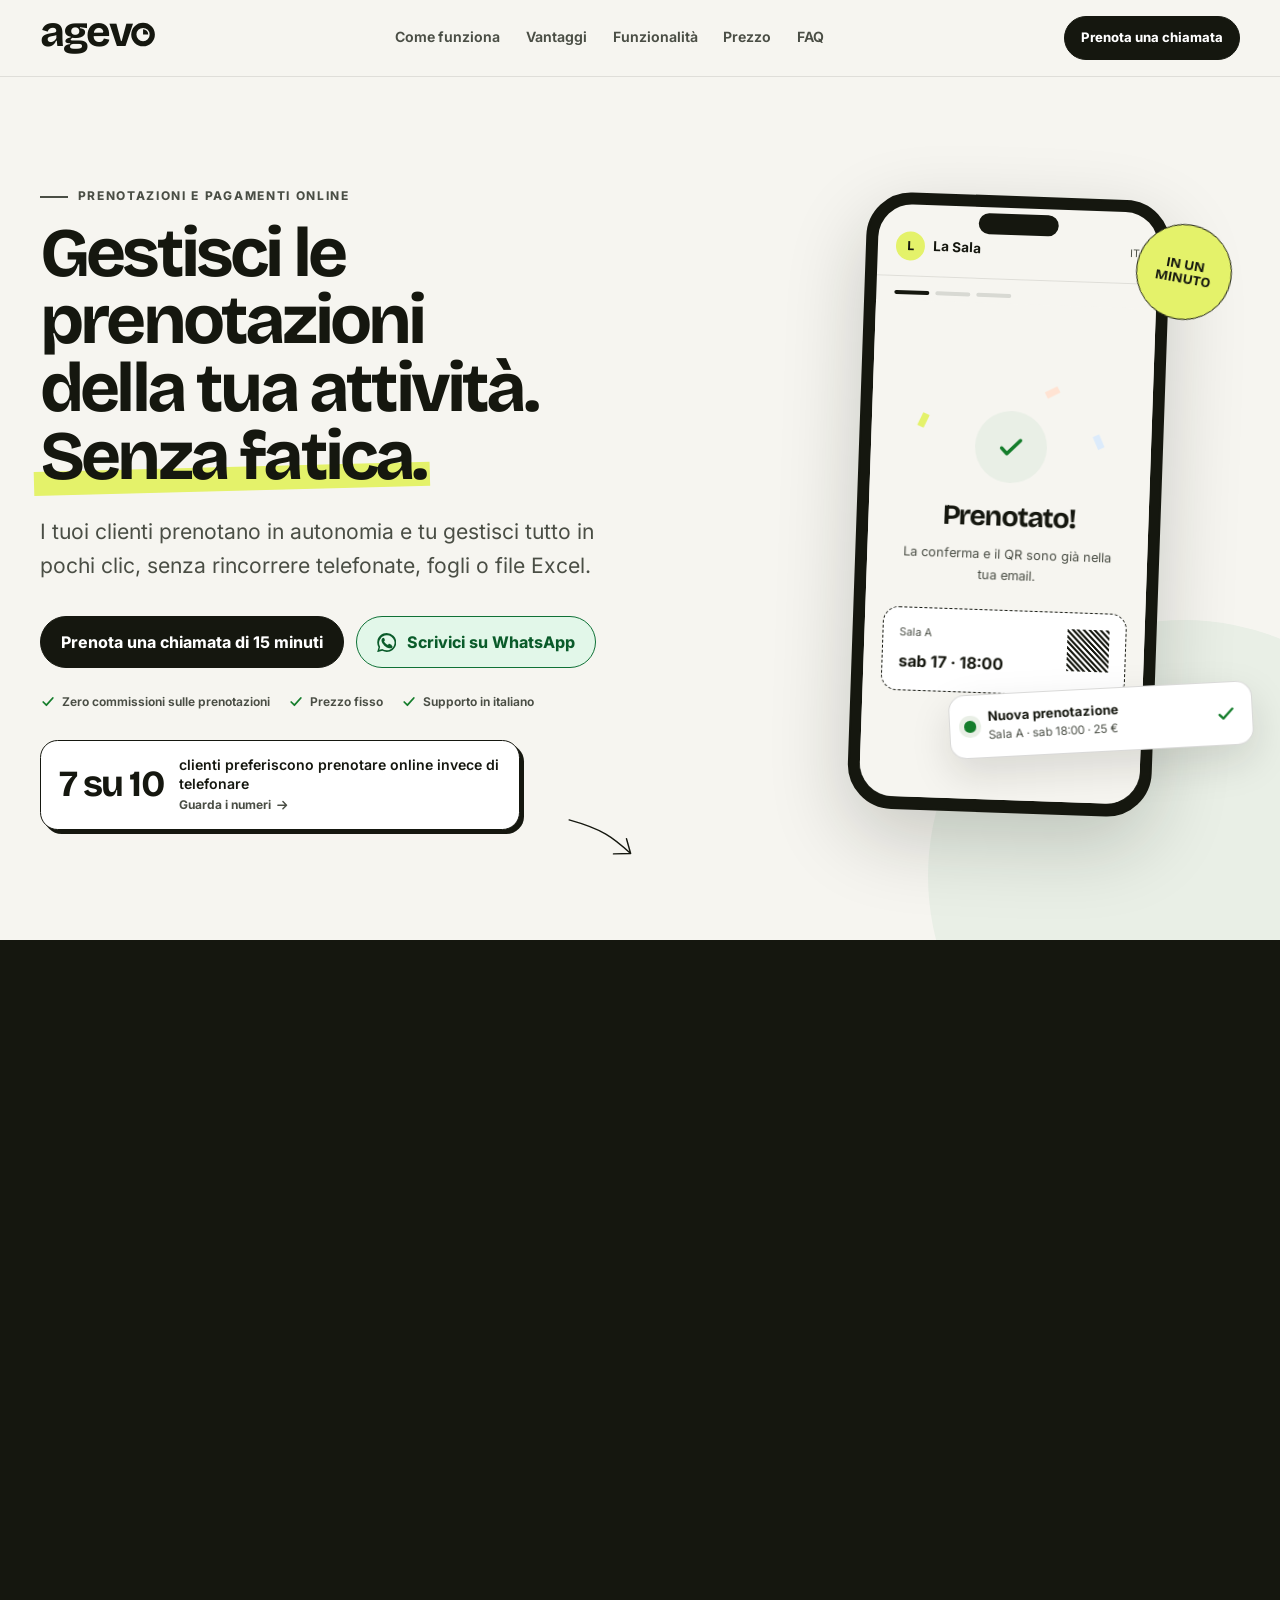
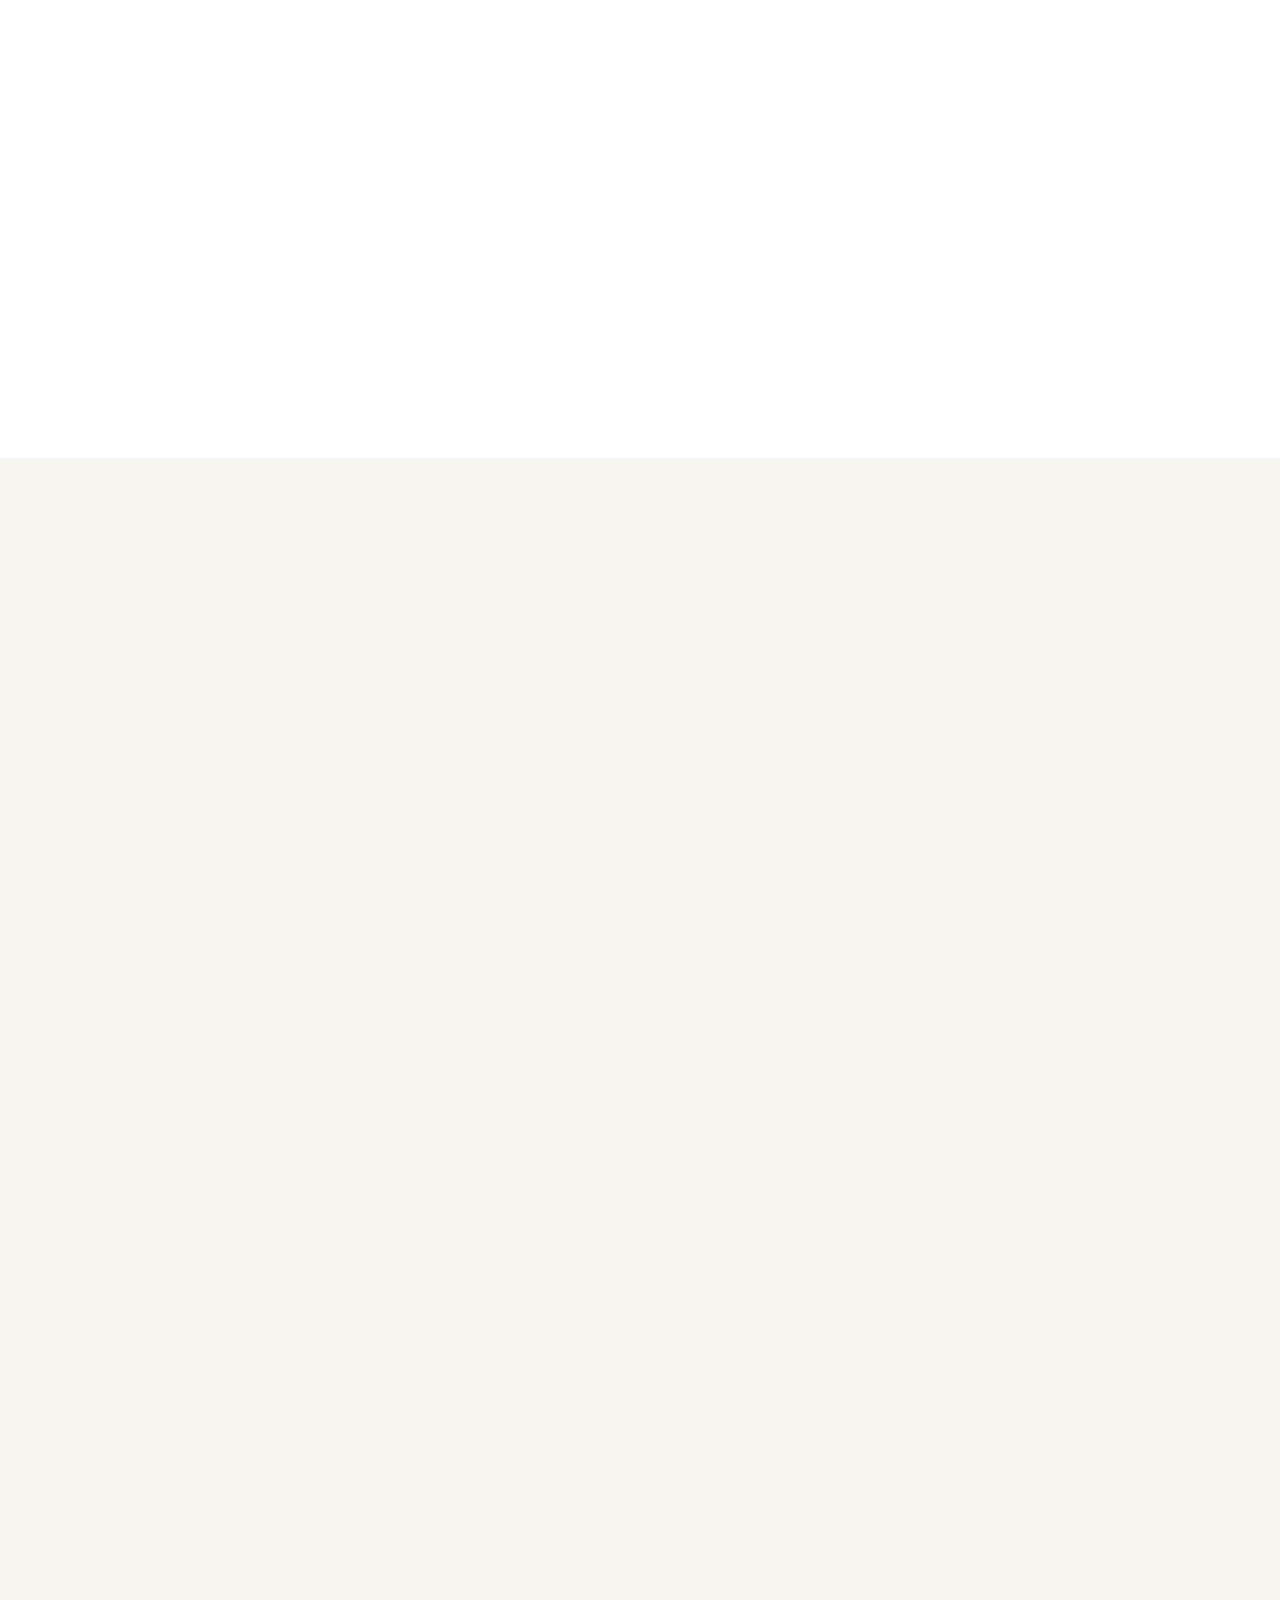
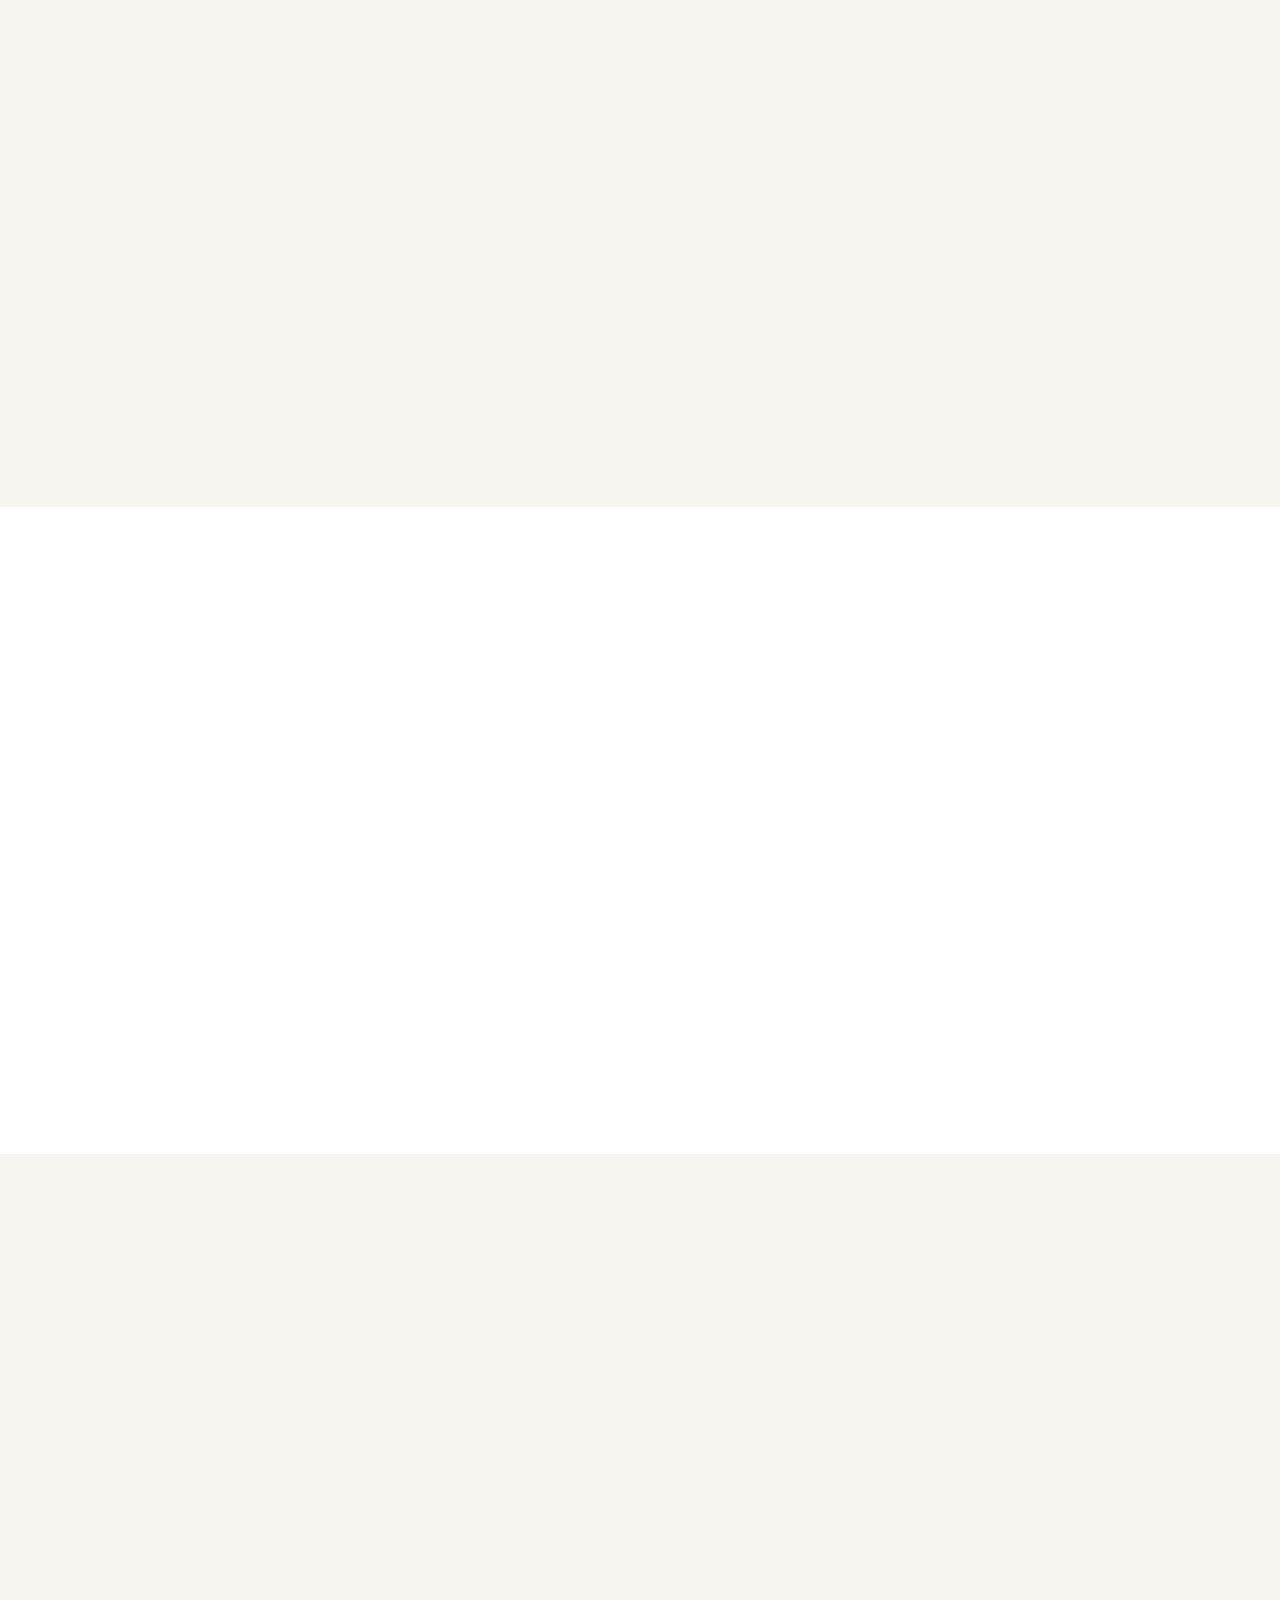
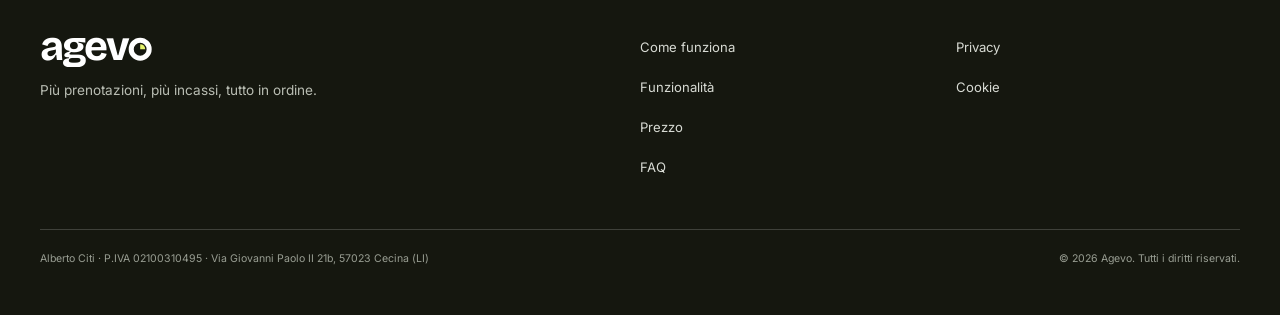
==== commit ad871179: "Deploy da dymora-booking@8b594e1" ====
--- a/index.html
+++ b/index.html
@@ -1 +1 @@
-<!DOCTYPE html><html lang="it"><head><meta charset="UTF-8"><meta name="viewport" content="width=device-width, initial-scale=1"><meta name="theme-color" content="#f6f5f0"><meta name="description" content="Agevo porta online le prenotazioni della tua attività: i clienti vedono gli orari liberi, prenotano e pagano in un minuto. Report, servizi extra, abbonamenti e buoni regalo. Prezzo fisso, zero commissioni Agevo."><link rel="canonical" href="https://agevo.dymora.eu/"><link rel="icon" href="/favicon.svg" type="image/svg+xml"><link rel="preload" href="/_astro/bricolage-grotesque-latin-wght-normal.DLoelf7F.woff2" as="font" type="font/woff2" crossorigin><link rel="preload" href="/_astro/inter-latin-wght-normal.Dx4kXJAl.woff2" as="font" type="font/woff2" crossorigin><meta property="og:type" content="website"><meta property="og:locale" content="it_IT"><meta property="og:site_name" content="Agevo"><meta property="og:title" content="Agevo — Prenotazioni e pagamenti online per non perdere più incassi"><meta property="og:description" content="Agevo porta online le prenotazioni della tua attività: i clienti vedono gli orari liberi, prenotano e pagano in un minuto. Report, servizi extra, abbonamenti e buoni regalo. Prezzo fisso, zero commissioni Agevo."><meta property="og:url" content="https://agevo.dymora.eu/"><meta property="og:image" content="https://agevo.dymora.eu/og-agevo.png"><meta property="og:image:width" content="1200"><meta property="og:image:height" content="630"><meta name="twitter:card" content="summary_large_image"><meta name="twitter:title" content="Agevo — Prenotazioni e pagamenti online per non perdere più incassi"><meta name="twitter:description" content="Agevo porta online le prenotazioni della tua attività: i clienti vedono gli orari liberi, prenotano e pagano in un minuto. Report, servizi extra, abbonamenti e buoni regalo. Prezzo fisso, zero commissioni Agevo."><meta name="twitter:image" content="https://agevo.dymora.eu/og-agevo.png"><title>Agevo — Prenotazioni e pagamenti online per non perdere più incassi</title><script type="application/ld+json">{"@context":"https://schema.org","@graph":[{"@type":"Organization","name":"Agevo","url":"https://agevo.dymora.eu","email":"info@dymora.eu"},{"@type":"SoftwareApplication","name":"Agevo","applicationCategory":"BusinessApplication","operatingSystem":"Web","description":"Agevo porta online le prenotazioni della tua attività: i clienti vedono gli orari liberi, prenotano e pagano in un minuto. Report, servizi extra, abbonamenti e buoni regalo. Prezzo fisso, zero commissioni Agevo.","offers":[{"@type":"Offer","name":"Piano annuale","price":828,"priceCurrency":"EUR"},{"@type":"Offer","name":"Piano mensile","price":79,"priceCurrency":"EUR"}]}]}</script><meta http-equiv="content-security-policy" content="default-src 'self';img-src 'self' data:;font-src 'self';connect-src 'self' https://script.google.com https://script.googleusercontent.com;form-action 'self' https://script.google.com;base-uri 'self';object-src 'none'; script-src 'self' 'sha256-Zwm9ZNeRJJUbSw9g3V161LFEaI15O9jPET10l2voU/4=' 'sha256-wHfckzg8xlhjogYlxuIhLeMAhO4a0CWV2Rhee8F5FHM=' 'sha256-A8jd3xZKqwVl6QTXkm2/uMkyAStGN6CLufEYXWx6ihw=' 'sha256-ubpLmjCofQ5EklMTE4S3W16TAaPObsevyUeHU0HDpbA=' 'sha256-BF0290pkb3jxQsE7z00xR8Imp8X34FLC88L0lkMnrGw=' 'sha256-QzWFZi+FLIx23tnm9SBU4aEgx4x8DsuASP07mfqol/c=' 'sha256-0chmwFk0zaA528yFfGV7J9ppIpdfTPPULncDF3WG7Zs=' 'sha256-eIXWvAmxkr251LJZkjniEK5LcPF3NkapbJepohwYRIc=' 'sha256-Q2BPg90ZMplYY+FSdApNErhpWafg2hcRRbndmvxuL/Q='; style-src 'self' 'sha256-bG+nCBg2JIIu9OyKeaSP/yzFEGf59I6d6W4z6r/5l9E=' 'sha256-DWNaTawub8O4BiWcRA+0PSoRLyxHefwmbRlAvd4SF8g=' 'sha256-in7I2kAAWDCHfZvuVadRyv8QVe4h9kVnygH2kVbz+1o=' 'sha256-47DEQpj8HBSa+/TImW+5JCeuQeRkm5NMpJWZG3hSuFU=';"><link rel="stylesheet" href="/_astro/Logo.D-zkDhba.css"><link rel="stylesheet" href="/_astro/Footer.DIUwHYtL.css"><link rel="stylesheet" href="/_astro/index.BXEg_7Ja.css"></head><body><a class="skip-link" href="#main" data-astro-cid-nen7h5rs>Vai al contenuto</a><header class="site-header" data-header data-astro-cid-nen7h5rs><div class="container-page header-inner" data-astro-cid-nen7h5rs><a class="logo-link" href="/" aria-label="Agevo, pagina principale" data-astro-cid-nen7h5rs><svg class viewBox="0 0 92 25" role="img" aria-label="Agevo" data-astro-cid-f7espo7c><text x="0" y="19" fill="currentColor" font-family="Bricolage Grotesque Variable, sans-serif" font-size="34" font-weight="720" letter-spacing="-1.87" data-astro-cid-f7espo7c>agev</text><circle cx="82.31" cy="10.02" r="7.37" fill="none" stroke="currentColor" stroke-width="4.16" data-astro-cid-f7espo7c></circle><path d="M82.31 10.02V5.86a4.16 4.16 0 0 1 4.16 4.16Z" class="logo-accent" data-astro-cid-f7espo7c></path></svg></a><nav class="desktop-nav" aria-label="Navigazione principale" data-astro-cid-nen7h5rs><a href="/#come-funziona" data-astro-cid-nen7h5rs>Come funziona</a><a href="/#vantaggi" data-astro-cid-nen7h5rs>Vantaggi</a><a href="/#funzionalita" data-astro-cid-nen7h5rs>Funzionalità</a><a href="/#prezzo" data-astro-cid-nen7h5rs>Prezzo</a><a href="/#faq" data-astro-cid-nen7h5rs>FAQ</a></nav><a class="button-primary header-cta" href="/prenota-chiamata" data-astro-cid-nen7h5rs>Prenota una chiamata</a><button class="menu-button" type="button" aria-expanded="false" aria-controls="mobile-menu" aria-label="Apri il menu" data-menu-button data-astro-cid-nen7h5rs><span data-astro-cid-nen7h5rs></span><span data-astro-cid-nen7h5rs></span><span data-astro-cid-nen7h5rs></span></button></div><div id="mobile-menu" class="mobile-menu" hidden data-mobile-menu data-astro-cid-nen7h5rs><nav aria-label="Navigazione mobile" data-astro-cid-nen7h5rs><a href="/#come-funziona" data-astro-cid-nen7h5rs>Come funziona</a><a href="/#vantaggi" data-astro-cid-nen7h5rs>Vantaggi</a><a href="/#funzionalita" data-astro-cid-nen7h5rs>Funzionalità</a><a href="/#prezzo" data-astro-cid-nen7h5rs>Prezzo</a><a href="/#faq" data-astro-cid-nen7h5rs>FAQ</a></nav></div></header><div class="mobile-actions" aria-label="Contatti rapidi" data-astro-cid-nen7h5rs><a class="button-primary" href="/prenota-chiamata" data-astro-cid-nen7h5rs>Prenota una chiamata</a><a class="whatsapp-mini" href="https://wa.me/393513147035?text=Ciao%20Agevo%2C%20vorrei%20capire%20come%20semplificare%20le%20prenotazioni%20della%20mia%20attivit%C3%A0." target="_blank" rel="noopener noreferrer" aria-label="Scrivici su WhatsApp" data-astro-cid-nen7h5rs><svg viewBox="0 0 24 24" aria-hidden="true" data-astro-cid-nen7h5rs><path d="M20.5 3.5A11.8 11.8 0 0 0 12.1 0C5.6 0 .3 5.3.3 11.8c0 2.1.6 4.1 1.6 5.9L.2 24l6.4-1.7a11.8 11.8 0 0 0 5.6 1.4h.1c6.5 0 11.8-5.3 11.8-11.8 0-3.2-1.3-6.1-3.6-8.4Zm-8.3 18.2c-1.8 0-3.6-.5-5.1-1.4l-.4-.2-3.8 1 1-3.7-.2-.4A9.7 9.7 0 1 1 22 11.9c0 5.4-4.4 9.8-9.8 9.8Zm5.4-7.3c-.3-.1-1.8-.9-2.1-1-.3-.1-.5-.1-.7.2l-.9 1.1c-.2.2-.4.2-.7.1-1.8-.9-3-1.6-4.2-3.7-.3-.6.3-.6.9-1.9.1-.2 0-.4 0-.6l-.9-2c-.2-.6-.5-.5-.7-.5h-.6c-.2 0-.6.1-.9.4-.3.4-1.2 1.2-1.2 2.9 0 1.7 1.3 3.4 1.4 3.6.2.2 2.5 3.8 6 5.3 2.2.9 3 .9 4.1.8.7-.1 1.8-.7 2-1.4.3-.7.3-1.3.2-1.4-.1-.2-.3-.2-.6-.4Z" data-astro-cid-nen7h5rs></path></svg></a></div><script type="module">var e=document.querySelector(`[data-menu-button]`),t=document.querySelector(`[data-mobile-menu]`),n=()=>{e&&t&&(e.setAttribute(`aria-expanded`,`false`),e.setAttribute(`aria-label`,`Apri il menu`),t.hidden=!0)};e?.addEventListener(`click`,()=>{if(!t)return;let n=e.getAttribute(`aria-expanded`)===`true`;e.setAttribute(`aria-expanded`,String(!n)),e.setAttribute(`aria-label`,n?`Apri il menu`:`Chiudi il menu`),t.hidden=n}),t?.querySelectorAll(`a`).forEach(e=>e.addEventListener(`click`,n)),document.addEventListener(`keydown`,t=>{t.key===`Escape`&&e?.getAttribute(`aria-expanded`)===`true`&&(n(),e.focus())}),window.addEventListener(`resize`,()=>{window.innerWidth>=768&&n()});</script><main id="main"><section class="hero" aria-labelledby="hero-title" data-astro-cid-ge2uvauf><div class="container-page hero-grid" data-astro-cid-ge2uvauf><div class="hero-copy" data-astro-cid-ge2uvauf><p class="section-kicker" data-astro-cid-ge2uvauf>Prenotazioni e pagamenti online</p><h1 id="hero-title" class="display-title" data-astro-cid-ge2uvauf><span class="title-line" data-astro-cid-ge2uvauf>Gestisci le prenotazioni</span><span class="title-line" data-astro-cid-ge2uvauf>della tua attività.</span><mark data-astro-cid-ge2uvauf>Senza fatica.</mark></h1><p class="hero-lead" data-astro-cid-ge2uvauf>I tuoi clienti prenotano in autonomia e tu gestisci tutto in pochi clic, senza rincorrere telefonate, fogli o file Excel.</p><div class="hero-actions" data-astro-cid-ge2uvauf><a class="button-primary" href="/prenota-chiamata" data-astro-cid-ge2uvauf>Prenota una chiamata di 15 minuti</a><a class="button-whatsapp" href="https://wa.me/393513147035?text=Ciao%20Agevo%2C%20vorrei%20capire%20come%20semplificare%20le%20prenotazioni%20della%20mia%20attivit%C3%A0." target="_blank" rel="noopener noreferrer" data-astro-cid-ge2uvauf><svg viewBox="0 0 24 24" aria-hidden="true" data-astro-cid-ge2uvauf><path d="M20.5 3.5A11.8 11.8 0 0 0 12.1 0C5.6 0 .3 5.3.3 11.8c0 2.1.6 4.1 1.6 5.9L.2 24l6.4-1.7a11.8 11.8 0 0 0 5.6 1.4h.1c6.5 0 11.8-5.3 11.8-11.8 0-3.2-1.3-6.1-3.6-8.4Zm-8.3 18.2c-1.8 0-3.6-.5-5.1-1.4l-.4-.2-3.8 1 1-3.7-.2-.4A9.7 9.7 0 1 1 22 11.9c0 5.4-4.4 9.8-9.8 9.8Zm5.4-7.3c-.3-.1-1.8-.9-2.1-1-.3-.1-.5-.1-.7.2l-.9 1.1c-.2.2-.4.2-.7.1-1.8-.9-3-1.6-4.2-3.7-.3-.6.3-.6.9-1.9.1-.2 0-.4 0-.6l-.9-2c-.2-.6-.5-.5-.7-.5h-.6c-.2 0-.6.1-.9.4-.3.4-1.2 1.2-1.2 2.9 0 1.7 1.3 3.4 1.4 3.6.2.2 2.5 3.8 6 5.3 2.2.9 3 .9 4.1.8.7-.1 1.8-.7 2-1.4.3-.7.3-1.3.2-1.4-.1-.2-.3-.2-.6-.4Z" data-astro-cid-ge2uvauf></path></svg>Scrivici su WhatsApp</a></div><ul class="hero-proof" aria-label="Punti di forza" data-astro-cid-ge2uvauf><li data-astro-cid-ge2uvauf><svg viewBox="0 0 20 20" aria-hidden="true" data-astro-cid-ge2uvauf><path d="m4 10 4 4 8-9" data-astro-cid-ge2uvauf></path></svg>Zero commissioni sulle prenotazioni</li><li data-astro-cid-ge2uvauf><svg viewBox="0 0 20 20" aria-hidden="true" data-astro-cid-ge2uvauf><path d="m4 10 4 4 8-9" data-astro-cid-ge2uvauf></path></svg>Prezzo fisso</li><li data-astro-cid-ge2uvauf><svg viewBox="0 0 20 20" aria-hidden="true" data-astro-cid-ge2uvauf><path d="m4 10 4 4 8-9" data-astro-cid-ge2uvauf></path></svg>Supporto in italiano</li></ul><a class="hero-stat" href="#clienti-online" data-astro-cid-ge2uvauf><strong data-astro-cid-ge2uvauf>7 su 10</strong><span data-astro-cid-ge2uvauf>clienti preferiscono prenotare online invece di telefonare</span><em data-astro-cid-ge2uvauf>Guarda i numeri<svg viewBox="0 0 20 20" aria-hidden="true" data-astro-cid-ge2uvauf><path d="M4 10h12m-5-5 5 5-5 5" data-astro-cid-ge2uvauf></path></svg></em></a></div><div class="hero-visual" data-astro-cid-ge2uvauf><div class="booking-visual" aria-label="Esempio animato del flusso di prenotazione Agevo" data-astro-cid-67rg3zf2><div class="phone" data-astro-cid-67rg3zf2><div class="phone__top" data-astro-cid-67rg3zf2><span data-astro-cid-67rg3zf2></span></div><div class="phone__screen" data-astro-cid-67rg3zf2><div class="brand-row" data-astro-cid-67rg3zf2><span class="brand-mark" data-astro-cid-67rg3zf2>L</span><strong data-astro-cid-67rg3zf2>La Sala</strong><span class="tiny" data-astro-cid-67rg3zf2>IT</span></div><div class="progress" data-astro-cid-67rg3zf2><i data-astro-cid-67rg3zf2></i><i data-astro-cid-67rg3zf2></i><i data-astro-cid-67rg3zf2></i></div><div class="flow flow--one" data-astro-cid-67rg3zf2><span class="step-label" data-astro-cid-67rg3zf2>1 · Scegli il giorno</span><p class="mock-title" data-astro-cid-67rg3zf2>Quando vieni?</p><div class="calendar-head" data-astro-cid-67rg3zf2><b data-astro-cid-67rg3zf2>Ottobre 2026</b><span data-astro-cid-67rg3zf2>‹ &nbsp; ›</span></div><div class="week" data-astro-cid-67rg3zf2><span data-astro-cid-67rg3zf2>L</span><span data-astro-cid-67rg3zf2>M</span><span data-astro-cid-67rg3zf2>M</span><span data-astro-cid-67rg3zf2>G</span><span data-astro-cid-67rg3zf2>V</span><span data-astro-cid-67rg3zf2>S</span><span data-astro-cid-67rg3zf2>D</span></div><div class="dates" data-astro-cid-67rg3zf2><span data-astro-cid-67rg3zf2>12</span><span data-astro-cid-67rg3zf2>13</span><span data-astro-cid-67rg3zf2>14</span><span data-astro-cid-67rg3zf2>15</span><span data-astro-cid-67rg3zf2>16</span><b data-astro-cid-67rg3zf2>17</b><span data-astro-cid-67rg3zf2>18</span></div><div class="times" data-astro-cid-67rg3zf2><span data-astro-cid-67rg3zf2>16:00</span><b data-astro-cid-67rg3zf2>18:00<small data-astro-cid-67rg3zf2>ultimi 2 posti</small></b><span data-astro-cid-67rg3zf2>20:00</span></div></div><div class="flow flow--two" data-astro-cid-67rg3zf2><span class="step-label" data-astro-cid-67rg3zf2>2 · Pagamento</span><p class="mock-title" data-astro-cid-67rg3zf2>Quasi fatto.</p><div class="summary" data-astro-cid-67rg3zf2><span data-astro-cid-67rg3zf2>Sala A · sab 17 ott</span><b data-astro-cid-67rg3zf2>25 €</b></div><button type="button" tabindex="-1" data-astro-cid-67rg3zf2><svg viewBox="0 0 24 24" aria-hidden="true" data-astro-cid-67rg3zf2><path d="M16.8 12.8c0-2.6 2.1-3.8 2.2-3.9a4.6 4.6 0 0 0-3.6-2c-1.5-.2-3 1-3.8 1-.8 0-2-1-3.3-1-1.7 0-3.3 1-4.2 2.6-1.8 3.1-.5 7.8 1.3 10.3.9 1.2 1.9 2.6 3.2 2.5 1.3-.1 1.8-.8 3.4-.8 1.6 0 2 .8 3.4.8 1.4 0 2.3-1.3 3.1-2.5 1-1.4 1.4-2.8 1.4-2.9-.1 0-3.1-1.2-3.1-4.1Z" data-astro-cid-67rg3zf2></path><path d="M14.4 5.3c.7-.9 1.2-2.1 1-3.3-1 .1-2.3.7-3 1.6-.7.8-1.2 2-.9 3.2 1.1.1 2.2-.6 2.9-1.5Z" data-astro-cid-67rg3zf2></path></svg> Pay</button><p class="safe" data-astro-cid-67rg3zf2>Pagamento protetto · Ricevuta via email</p></div><div class="flow flow--three" data-astro-cid-67rg3zf2><div class="success-ring" data-astro-cid-67rg3zf2><svg viewBox="0 0 24 24" aria-hidden="true" data-astro-cid-67rg3zf2><path d="m5 13 4 4L19 7" data-astro-cid-67rg3zf2></path></svg></div><p class="mock-title" data-astro-cid-67rg3zf2>Prenotato!</p><p class="success-copy" data-astro-cid-67rg3zf2>La conferma e il QR sono già nella tua email.</p><div class="ticket" data-astro-cid-67rg3zf2><span data-astro-cid-67rg3zf2>Sala A</span><b data-astro-cid-67rg3zf2>sab 17 · 18:00</b><i data-astro-cid-67rg3zf2>QR</i></div><span class="confetti confetti--a" data-astro-cid-67rg3zf2></span><span class="confetti confetti--b" data-astro-cid-67rg3zf2></span><span class="confetti confetti--c" data-astro-cid-67rg3zf2></span></div></div></div><div class="owner-note" data-astro-cid-67rg3zf2><div class="notification" aria-label="Esempio di notifica: nuova prenotazione, Sala A, sabato alle 18, 25 euro" data-astro-cid-iulg3h6s><span class="notification__dot" aria-hidden="true" data-astro-cid-iulg3h6s></span><div data-astro-cid-iulg3h6s><strong data-astro-cid-iulg3h6s>Nuova prenotazione</strong><p data-astro-cid-iulg3h6s>Sala A · sab 18:00 · 25 €</p></div><svg viewBox="0 0 24 24" aria-hidden="true" data-astro-cid-iulg3h6s><path d="m5 13 4 4L19 7" data-astro-cid-iulg3h6s></path></svg></div></div><span class="sticker" data-astro-cid-67rg3zf2>in un<br data-astro-cid-67rg3zf2>minuto</span></div></div></div><svg class="hero-scribble" viewBox="0 0 180 80" aria-hidden="true" data-astro-cid-ge2uvauf><path d="M5 10c48 8 64 18 91 38m0 0-8-20m8 20-24 3" data-astro-cid-ge2uvauf></path></svg></section><section class="section-space stats" id="clienti-online" aria-labelledby="stats-title" data-astro-cid-nbcx6anq><div class="container-page" data-astro-cid-nbcx6anq><div class="stats-head reveal" data-astro-cid-nbcx6anq><p class="section-kicker" data-astro-cid-nbcx6anq>Perché Agevo</p><h2 id="stats-title" class="section-title" data-astro-cid-nbcx6anq>Meno lavoro manuale per te. Più libertà per i tuoi clienti.</h2><p class="section-lead" data-astro-cid-nbcx6anq>Agevo raccoglie e organizza le prenotazioni anche mentre sei chiuso o impegnato nel pieno del servizio. Tu ritrovi tempo e controllo; i clienti prenotano quando preferiscono.</p></div><div class="reasons-grid" data-astro-cid-nbcx6anq><article class="reason-card reveal" data-astro-cid-nbcx6anq><span data-astro-cid-nbcx6anq>Per te</span><h3 data-astro-cid-nbcx6anq>Prenotazioni aperte, anche quando tu non lo sei</h3><p data-astro-cid-nbcx6anq>Al telefono puoi rispondere soltanto negli orari di apertura, spesso proprio mentre stai lavorando e non hai il tempo di seguire bene il cliente. Con Agevo disponibilità e prenotazioni restano online 24 ore su 24.</p></article><article class="reason-card reveal" data-astro-cid-nbcx6anq><span data-astro-cid-nbcx6anq>Per te</span><h3 data-astro-cid-nbcx6anq>Tutto in ordine, senza errori manuali</h3><p data-astro-cid-nbcx6anq>Fogli, agenda ed Excel aumentano il rischio di doppioni, cancellazioni perse e disservizi che possono trasformarsi in recensioni negative. Agevo aggiorna posti e calendario in automatico.</p></article><article class="reason-card reveal" data-astro-cid-nbcx6anq><span data-astro-cid-nbcx6anq>Per te</span><h3 data-astro-cid-nbcx6anq>Dati utili per far crescere il business</h3><p data-astro-cid-nbcx6anq>Lo storico completo ti mostra incassi, periodi forti, posti vuoti e andamento dell’attività. Così capisci dove intervenire per lavorare meglio e massimizzare i profitti.</p></article><article class="reason-card reason-card--customer reveal" data-astro-cid-nbcx6anq><span data-astro-cid-nbcx6anq>Per i tuoi clienti</span><h3 data-astro-cid-nbcx6anq>Un’esperienza che i clienti preferiscono</h3><p data-astro-cid-nbcx6anq>I clienti vedono subito gli orari liberi, prenotano senza telefonare, pagano online o in sede e ricevono conferme e promemoria. Possono farlo in pochi clic, anche senza registrarsi.</p></article></div><h3 class="proof-title reveal" data-astro-cid-nbcx6anq>Perché piace anche ai tuoi clienti</h3><ul class="stats-grid" data-astro-cid-nbcx6anq><li class="stat-card reveal" data-astro-cid-nbcx6anq><strong data-astro-cid-nbcx6anq>7 su 10</strong><span data-astro-cid-nbcx6anq>sceglierebbero di prenotare online, potendo scegliere</span></li><li class="stat-card reveal" data-astro-cid-nbcx6anq><strong data-astro-cid-nbcx6anq>22%</strong><span data-astro-cid-nbcx6anq>sceglierebbe invece di telefonare</span></li><li class="stat-card reveal" data-astro-cid-nbcx6anq><strong data-astro-cid-nbcx6anq>94%</strong><span data-astro-cid-nbcx6anq>sceglie più volentieri un’attività nuova se può prenotare online</span></li></ul><p class="stats-source reveal" data-astro-cid-nbcx6anq>Fonte: GetApp, sondaggio su 217 consumatori negli Stati Uniti, marzo 2021. <a href="https://www.getapp.com/resources/research-online-booking-importance-of-appointment-scheduling/" target="_blank" rel="noopener noreferrer" data-astro-cid-nbcx6anq>Leggi lo studio</a></p></div></section><section class="section-space how" id="come-funziona" aria-labelledby="how-title" data-astro-cid-l43jfdkk><div class="container-page" data-astro-cid-l43jfdkk><div class="reveal" data-astro-cid-l43jfdkk><p class="section-kicker" data-astro-cid-l43jfdkk>Come funziona</p><h2 id="how-title" class="section-title" data-astro-cid-l43jfdkk>Tre passaggi per loro. Zero rincorse per te.</h2></div><div class="steps" data-astro-cid-l43jfdkk><article class="step reveal" data-astro-cid-l43jfdkk><span data-astro-cid-l43jfdkk>01</span><div class="step-icon" aria-hidden="true" data-astro-cid-l43jfdkk><svg viewBox="0 0 48 48" data-astro-cid-l43jfdkk><rect x="7" y="10" width="34" height="30" rx="5" data-astro-cid-l43jfdkk></rect><path d="M15 6v8M33 6v8M7 19h34M14 26h5M24 26h5M14 33h5" data-astro-cid-l43jfdkk></path></svg></div><h3 data-astro-cid-l43jfdkk>Scelgono</h3><p data-astro-cid-l43jfdkk>Giorno e orario sul tuo sito, anche senza registrarsi.</p><svg class="step-arrow" viewBox="0 0 72 28" aria-hidden="true" data-astro-cid-l43jfdkk><path d="M2 12c25-8 42-5 64 3m0 0-9-8m9 8-10 6" data-astro-cid-l43jfdkk></path></svg></article><article class="step reveal" data-astro-cid-l43jfdkk><span data-astro-cid-l43jfdkk>02</span><div class="step-icon" aria-hidden="true" data-astro-cid-l43jfdkk><svg viewBox="0 0 48 48" data-astro-cid-l43jfdkk><rect x="5" y="10" width="38" height="28" rx="5" data-astro-cid-l43jfdkk></rect><path d="M5 20h38M12 31h8" data-astro-cid-l43jfdkk></path></svg></div><h3 data-astro-cid-l43jfdkk>Pagano online o in sede</h3><p data-astro-cid-l43jfdkk>Scegli tu se farli pagare subito oppure sul posto.</p><svg class="step-arrow" viewBox="0 0 72 28" aria-hidden="true" data-astro-cid-l43jfdkk><path d="M2 12c25-8 42-5 64 3m0 0-9-8m9 8-10 6" data-astro-cid-l43jfdkk></path></svg></article><article class="step reveal" data-astro-cid-l43jfdkk><span data-astro-cid-l43jfdkk>03</span><div class="step-icon" aria-hidden="true" data-astro-cid-l43jfdkk><svg viewBox="0 0 48 48" data-astro-cid-l43jfdkk><rect x="9" y="5" width="30" height="38" rx="5" data-astro-cid-l43jfdkk></rect><path d="m16 23 5 5 11-12M19 37h10" data-astro-cid-l43jfdkk></path></svg></div><h3 data-astro-cid-l43jfdkk>Trovi tutto in ordine</h3><p data-astro-cid-l43jfdkk>Intanto tu ricevi la notifica e trovi tutto già in ordine nel calendario.</p></article></div></div></section><section class="section-space growth" id="vantaggi" aria-labelledby="growth-title" data-astro-cid-kyjahus7><div class="container-page" data-astro-cid-kyjahus7><div class="growth-intro reveal" data-astro-cid-kyjahus7><p class="section-kicker" data-astro-cid-kyjahus7>Vantaggi</p><h2 id="growth-title" class="section-title" data-astro-cid-kyjahus7>Non solo prenotazioni. Uno strumento per guadagnare di più.</h2></div><div class="growth-list" data-astro-cid-kyjahus7><article class="lever tone-sky reveal" aria-labelledby="lever-reports" data-astro-cid-kyjahus7><div class="lever-copy" data-astro-cid-kyjahus7><p class="lever-kicker" data-astro-cid-kyjahus7><span data-astro-cid-kyjahus7>01</span>Più controllo</p><h3 id="lever-reports" data-astro-cid-kyjahus7>Vedi dove guadagni e dove perdi.</h3><p class="lever-body" data-astro-cid-kyjahus7>Quando tieni tutto a mano, non vedi cosa sta succedendo. Agevo ti mostra incassi, giorni e orari migliori, posti rimasti vuoti e, con il check-in, clienti che non si presentano. Trovi cosa non funziona e lo sistemi.</p><ul data-astro-cid-kyjahus7><li data-astro-cid-kyjahus7><svg viewBox="0 0 20 20" aria-hidden="true" data-astro-cid-kyjahus7><path d="m4 10 4 4 8-9" data-astro-cid-kyjahus7></path></svg>Incassi giorno per giorno, confrontati con il periodo prima</li><li data-astro-cid-kyjahus7><svg viewBox="0 0 20 20" aria-hidden="true" data-astro-cid-kyjahus7><path d="m4 10 4 4 8-9" data-astro-cid-kyjahus7></path></svg>Orari pieni e orari vuoti a colpo d’occhio</li><li data-astro-cid-kyjahus7><svg viewBox="0 0 20 20" aria-hidden="true" data-astro-cid-kyjahus7><path d="m4 10 4 4 8-9" data-astro-cid-kyjahus7></path></svg>Prezzi diversi per i giorni e gli orari più richiesti</li><li data-astro-cid-kyjahus7><svg viewBox="0 0 20 20" aria-hidden="true" data-astro-cid-kyjahus7><path d="m4 10 4 4 8-9" data-astro-cid-kyjahus7></path></svg>Tutto pronto da esportare per il commercialista</li></ul></div><div class="lever-visual" data-astro-cid-kyjahus7><div class="report" aria-label="Esempio di report: incassi del mese 8.420 euro, occupazione 74 per cento" data-astro-cid-jqjkcy7v><div class="report__top" data-astro-cid-jqjkcy7v><span data-astro-cid-jqjkcy7v>Ottobre</span><span data-astro-cid-jqjkcy7v>Report</span></div><div class="report__stats" data-astro-cid-jqjkcy7v><div data-astro-cid-jqjkcy7v><small data-astro-cid-jqjkcy7v>Incassi del mese</small><strong data-astro-cid-jqjkcy7v>8.420 €</strong><em data-astro-cid-jqjkcy7v>+12% dal mese scorso</em></div><div data-astro-cid-jqjkcy7v><small data-astro-cid-jqjkcy7v>Occupazione</small><strong data-astro-cid-jqjkcy7v>74%</strong><em data-astro-cid-jqjkcy7v>Sabato è il giorno migliore</em></div></div><svg viewBox="0 0 420 130" role="img" aria-label="Grafico degli incassi in crescita durante il mese" data-astro-cid-jqjkcy7v><path class="grid" d="M15 25H405M15 65H405M15 105H405" data-astro-cid-jqjkcy7v></path><path class="area" d="M15 100C50 88 70 96 105 70S165 86 200 58s60-5 90-28 72 3 115-10v90H15Z" data-astro-cid-jqjkcy7v></path><path class="line" d="M15 100C50 88 70 96 105 70S165 86 200 58s60-5 90-28 72 3 115-10" data-astro-cid-jqjkcy7v></path><circle cx="290" cy="30" r="5" data-astro-cid-jqjkcy7v></circle></svg><div class="report__footer" data-astro-cid-jqjkcy7v><span data-astro-cid-jqjkcy7v>Orario migliore</span><strong data-astro-cid-jqjkcy7v>18:00–20:00</strong></div></div></div></article><article class="lever tone-butter reveal" aria-labelledby="lever-extras" data-astro-cid-kyjahus7><div class="lever-copy" data-astro-cid-kyjahus7><p class="lever-kicker" data-astro-cid-kyjahus7><span data-astro-cid-kyjahus7>02</span>Più incasso</p><h3 id="lever-extras" data-astro-cid-kyjahus7>Vendi di più a ogni prenotazione.</h3><p class="lever-body" data-astro-cid-kyjahus7>Mentre prenota, il cliente sfoglia anche i servizi extra che offri: noleggi, gadget, consumazioni, attività in più. Li aggiunge con un tocco e paga tutto insieme, senza che tu debba proporli.</p><ul data-astro-cid-kyjahus7><li data-astro-cid-kyjahus7><svg viewBox="0 0 20 20" aria-hidden="true" data-astro-cid-kyjahus7><path d="m4 10 4 4 8-9" data-astro-cid-kyjahus7></path></svg>Extra proposti durante l’acquisto, quando il cliente è già convinto</li><li data-astro-cid-kyjahus7><svg viewBox="0 0 20 20" aria-hidden="true" data-astro-cid-kyjahus7><path d="m4 10 4 4 8-9" data-astro-cid-kyjahus7></path></svg>Ogni extra solo dove ha senso: per esempio il picnic soltanto la sera</li><li data-astro-cid-kyjahus7><svg viewBox="0 0 20 20" aria-hidden="true" data-astro-cid-kyjahus7><path d="m4 10 4 4 8-9" data-astro-cid-kyjahus7></path></svg>Le scorte si aggiornano da sole a ogni vendita</li></ul></div><div class="lever-visual" data-astro-cid-kyjahus7><div class="extras" aria-label="Esempio di checkout: campo da padel 40 euro più noleggio racchette e palline, totale 54 euro" data-astro-cid-vfhmbzyt><div class="extras__top" data-astro-cid-vfhmbzyt><span data-astro-cid-vfhmbzyt>Il tuo carrello</span><span data-astro-cid-vfhmbzyt>2 di 3</span></div><div class="extras__main" data-astro-cid-vfhmbzyt><div data-astro-cid-vfhmbzyt><strong data-astro-cid-vfhmbzyt>Campo 1 · Padel</strong><small data-astro-cid-vfhmbzyt>sab 17 ott · 18:00–19:30</small></div><b data-astro-cid-vfhmbzyt>40 €</b></div><p class="extras__label" data-astro-cid-vfhmbzyt>Vuoi aggiungere?</p><ul data-astro-cid-vfhmbzyt><li class="is-added" data-astro-cid-vfhmbzyt><span class="check" aria-hidden="true" data-astro-cid-vfhmbzyt><svg viewBox="0 0 20 20" data-astro-cid-vfhmbzyt><path d="m5 10 3 3 7-7" data-astro-cid-vfhmbzyt></path></svg></span><span data-astro-cid-vfhmbzyt>Noleggio racchette ×2</span><b data-astro-cid-vfhmbzyt>8 €</b></li><li class="is-added" data-astro-cid-vfhmbzyt><span class="check" aria-hidden="true" data-astro-cid-vfhmbzyt><svg viewBox="0 0 20 20" data-astro-cid-vfhmbzyt><path d="m5 10 3 3 7-7" data-astro-cid-vfhmbzyt></path></svg></span><span data-astro-cid-vfhmbzyt>Tubo di palline nuove</span><b data-astro-cid-vfhmbzyt>6 €</b></li><li data-astro-cid-vfhmbzyt><span class="plus" aria-hidden="true" data-astro-cid-vfhmbzyt>+</span><span data-astro-cid-vfhmbzyt>Acqua fresca ×4</span><b data-astro-cid-vfhmbzyt>6 €</b></li></ul><div class="extras__total" data-astro-cid-vfhmbzyt><span data-astro-cid-vfhmbzyt>Totale</span><strong data-astro-cid-vfhmbzyt>54 €</strong></div><span class="extras__badge" data-astro-cid-vfhmbzyt>+14 € di extra</span></div></div></article><article class="lever tone-peach reveal" aria-labelledby="lever-loyalty" data-astro-cid-kyjahus7><div class="lever-copy" data-astro-cid-kyjahus7><p class="lever-kicker" data-astro-cid-kyjahus7><span data-astro-cid-kyjahus7>03</span>Clienti che tornano</p><h3 id="lever-loyalty" data-astro-cid-kyjahus7>Trasforma una prenotazione in un cliente fisso.</h3><p class="lever-body" data-astro-cid-kyjahus7>Abbonamenti, carnet, buoni regalo e codici sconto ti permettono di costruire un rapporto che dura nel tempo. Il cliente torna da te, e tu incassi prima.</p><ul data-astro-cid-kyjahus7><li data-astro-cid-kyjahus7><svg viewBox="0 0 20 20" aria-hidden="true" data-astro-cid-kyjahus7><path d="m4 10 4 4 8-9" data-astro-cid-kyjahus7></path></svg>Abbonamenti con rinnovo automatico e carnet di ingressi</li><li data-astro-cid-kyjahus7><svg viewBox="0 0 20 20" aria-hidden="true" data-astro-cid-kyjahus7><path d="m4 10 4 4 8-9" data-astro-cid-kyjahus7></path></svg>Buoni regalo digitali: li incassi oggi, portano clienti nuovi</li><li data-astro-cid-kyjahus7><svg viewBox="0 0 20 20" aria-hidden="true" data-astro-cid-kyjahus7><path d="m4 10 4 4 8-9" data-astro-cid-kyjahus7></path></svg>Codici sconto per le tue promozioni</li></ul></div><div class="lever-visual" data-astro-cid-kyjahus7><div class="loyalty-stack" data-astro-cid-kyjahus7><div class="gift" aria-label="Esempio di buono regalo digitale da 50 euro" data-astro-cid-2swi3jos><div class="gift__brand" data-astro-cid-2swi3jos>agevo <span data-astro-cid-2swi3jos>buono regalo</span></div><strong data-astro-cid-2swi3jos>50 €</strong><p data-astro-cid-2swi3jos>Per un momento tutto tuo.</p><div class="gift__bottom" data-astro-cid-2swi3jos><code data-astro-cid-2swi3jos>REGALO-7K2P</code><span data-astro-cid-2swi3jos>Residuo 35 €</span></div></div><div class="pass" aria-label="Esempio di carnet da 10 ingressi: 7 rimasti, rinnovo automatico il 1 novembre" data-astro-cid-fp7n2qno><div class="pass__top" data-astro-cid-fp7n2qno><span data-astro-cid-fp7n2qno>Carnet 10 ingressi</span><span data-astro-cid-fp7n2qno>Attivo</span></div><strong data-astro-cid-fp7n2qno>7 <small data-astro-cid-fp7n2qno>ingressi rimasti</small></strong><div class="pass__dots" aria-hidden="true" data-astro-cid-fp7n2qno><span class="used" data-astro-cid-fp7n2qno></span><span class="used" data-astro-cid-fp7n2qno></span><span class="used" data-astro-cid-fp7n2qno></span><span data-astro-cid-fp7n2qno></span><span data-astro-cid-fp7n2qno></span><span data-astro-cid-fp7n2qno></span><span data-astro-cid-fp7n2qno></span><span data-astro-cid-fp7n2qno></span><span data-astro-cid-fp7n2qno></span><span data-astro-cid-fp7n2qno></span></div><p data-astro-cid-fp7n2qno>Rinnovo automatico · 1 nov</p></div></div></div></article></div></div></section><section class="section-space features" id="funzionalita" aria-labelledby="features-title" data-astro-cid-5avuv2ve><div class="container-page" data-astro-cid-5avuv2ve><div class="feature-intro reveal" data-astro-cid-5avuv2ve><p class="section-kicker" data-astro-cid-5avuv2ve>Funzionalità</p><h2 id="features-title" class="section-title" data-astro-cid-5avuv2ve>E tutto il resto, già incluso.</h2><p class="section-lead" data-astro-cid-5avuv2ve>Un solo pannello, parole normali e strumenti che lavorano anche quando tu non puoi.</p></div><div class="feature-grid" data-astro-cid-5avuv2ve><article class="feature-card tone-butter large reveal" data-astro-cid-5avuv2ve><div class="feature-copy" data-astro-cid-5avuv2ve><span data-astro-cid-5avuv2ve>01</span><h3 data-astro-cid-5avuv2ve>Prenotazioni e calendario sempre aggiornati</h3><p data-astro-cid-5avuv2ve>I clienti vedono le disponibilità reali e prenotano in autonomia. Niente doppioni: posti, orari e calendario si aggiornano insieme.</p></div><svg class="mini-icon" viewBox="0 0 48 48" aria-hidden="true" data-astro-cid-5avuv2ve><path d="M9 12h30v24H9zM15 7v10M33 7v10M9 20h30M16 27h6M27 27h6" data-astro-cid-5avuv2ve></path></svg></article><article class="feature-card tone-sky reveal" data-astro-cid-5avuv2ve><div class="feature-copy" data-astro-cid-5avuv2ve><span data-astro-cid-5avuv2ve>02</span><h3 data-astro-cid-5avuv2ve>Pagamenti online o in sede</h3><p data-astro-cid-5avuv2ve>Carta, Apple Pay, Google Pay, PayPal e Klarna, oppure pagamento in sede.</p></div><svg class="mini-icon" viewBox="0 0 48 48" aria-hidden="true" data-astro-cid-5avuv2ve><path d="M9 12h30v24H9zM15 7v10M33 7v10M9 20h30M16 27h6M27 27h6" data-astro-cid-5avuv2ve></path></svg></article><article class="feature-card tone-sage reveal" data-astro-cid-5avuv2ve><div class="feature-copy" data-astro-cid-5avuv2ve><span data-astro-cid-5avuv2ve>03</span><h3 data-astro-cid-5avuv2ve>Il tuo sito, con il tuo marchio</h3><p data-astro-cid-5avuv2ve>Logo, colori, testi e un indirizzo collegabile al tuo dominio.</p></div><svg class="mini-icon" viewBox="0 0 48 48" aria-hidden="true" data-astro-cid-5avuv2ve><path d="M9 12h30v24H9zM15 7v10M33 7v10M9 20h30M16 27h6M27 27h6" data-astro-cid-5avuv2ve></path></svg></article><article class="feature-card tone-lilac reveal" data-astro-cid-5avuv2ve><div class="feature-copy" data-astro-cid-5avuv2ve><span data-astro-cid-5avuv2ve>04</span><h3 data-astro-cid-5avuv2ve>Anche le prenotazioni al telefono</h3><p data-astro-cid-5avuv2ve>Le inserisci tu e finiscono nello stesso calendario e negli stessi report di quelle online.</p></div><svg class="mini-icon" viewBox="0 0 48 48" aria-hidden="true" data-astro-cid-5avuv2ve><path d="M9 12h30v24H9zM15 7v10M33 7v10M9 20h30M16 27h6M27 27h6" data-astro-cid-5avuv2ve></path></svg></article><article class="feature-card tone-peach reveal" data-astro-cid-5avuv2ve><div class="feature-copy" data-astro-cid-5avuv2ve><span data-astro-cid-5avuv2ve>05</span><h3 data-astro-cid-5avuv2ve>Conferme e promemoria automatici</h3><p data-astro-cid-5avuv2ve>Il cliente riceve le email giuste; tu ricevi notifiche via email e Telegram.</p></div><svg class="mini-icon" viewBox="0 0 48 48" aria-hidden="true" data-astro-cid-5avuv2ve><path d="M9 12h30v24H9zM15 7v10M33 7v10M9 20h30M16 27h6M27 27h6" data-astro-cid-5avuv2ve></path></svg></article><article class="feature-card tone-sky reveal" data-astro-cid-5avuv2ve><div class="feature-copy" data-astro-cid-5avuv2ve><span data-astro-cid-5avuv2ve>06</span><h3 data-astro-cid-5avuv2ve>Più sedi, quando ti servono</h3><p data-astro-cid-5avuv2ve>Con la soluzione su misura puoi gestire più sedi da un unico pannello.</p></div><svg class="mini-icon" viewBox="0 0 48 48" aria-hidden="true" data-astro-cid-5avuv2ve><path d="M9 12h30v24H9zM15 7v10M33 7v10M9 20h30M16 27h6M27 27h6" data-astro-cid-5avuv2ve></path></svg></article><article class="feature-card tone-sage reveal" data-astro-cid-5avuv2ve><div class="feature-copy" data-astro-cid-5avuv2ve><span data-astro-cid-5avuv2ve>07</span><h3 data-astro-cid-5avuv2ve>Check-in con QR, se lo vuoi</h3><p data-astro-cid-5avuv2ve>È opzionale: quando ti serve, scansioni il QR dall’app e verifichi subito l’ingresso.</p></div><div class="checkin-wrap" data-astro-cid-5avuv2ve><div class="checkin" aria-label="Esempio di check-in con QR completato" data-astro-cid-75q7xkea><div class="checkin__camera" data-astro-cid-75q7xkea><div class="qr" data-astro-cid-75q7xkea>QR</div><i class="corner a" data-astro-cid-75q7xkea></i><i class="corner b" data-astro-cid-75q7xkea></i><i class="corner c" data-astro-cid-75q7xkea></i><i class="corner d" data-astro-cid-75q7xkea></i></div><div class="checkin__ok" data-astro-cid-75q7xkea><svg viewBox="0 0 24 24" aria-hidden="true" data-astro-cid-75q7xkea><path d="m5 13 4 4L19 7" data-astro-cid-75q7xkea></path></svg><div data-astro-cid-75q7xkea><strong data-astro-cid-75q7xkea>Check-in riuscito</strong><span data-astro-cid-75q7xkea>Ingresso singolo · 18:02</span></div></div></div></div></article><article class="feature-card tone-lilac reveal" data-astro-cid-5avuv2ve><div class="feature-copy" data-astro-cid-5avuv2ve><span data-astro-cid-5avuv2ve>08</span><h3 data-astro-cid-5avuv2ve>Cancellazioni e rimborsi gestiti</h3><p data-astro-cid-5avuv2ve>Imposti le regole una volta. Se un cliente cancella nei termini, Agevo applica la procedura corretta senza lavoro manuale.</p></div><div class="feature-mock" data-astro-cid-5avuv2ve><div class="refund" aria-label="Esempio di rimborso automatico per la chiusura di un giorno" data-astro-cid-oyw44utw><div class="refund__head" data-astro-cid-oyw44utw><span data-astro-cid-oyw44utw>17 ottobre</span><b data-astro-cid-oyw44utw>Chiusura imprevista</b></div><h4 data-astro-cid-oyw44utw>Rimborsa 6 prenotazioni</h4><p data-astro-cid-oyw44utw>I clienti riceveranno subito una conferma.</p><div class="refund__options" data-astro-cid-oyw44utw><span data-astro-cid-oyw44utw><i data-astro-cid-oyw44utw></i> In denaro</span><span data-astro-cid-oyw44utw><i data-astro-cid-oyw44utw></i> Con buono</span></div><div class="refund__action" data-astro-cid-oyw44utw><span data-astro-cid-oyw44utw>Totale 150 €</span><b data-astro-cid-oyw44utw>Rimborsa tutti</b></div></div></div></article></div></div></section><section class="section-space trust" aria-labelledby="trust-title" data-astro-cid-wtzqjce7><div class="container-page trust-grid" data-astro-cid-wtzqjce7><div class="trust-main reveal" data-astro-cid-wtzqjce7><p class="section-kicker" data-astro-cid-wtzqjce7>Pagamenti sicuri</p><h2 id="trust-title" class="section-title" data-astro-cid-wtzqjce7>I soldi vanno sul tuo conto, non sul nostro.</h2><p class="section-lead" data-astro-cid-wtzqjce7>Per i pagamenti online usi il tuo conto Stripe, il sistema di pagamento usato da milioni di aziende. Agevo non tocca gli incassi e non prende commissioni sulle prenotazioni.</p><div class="money-sketch" aria-hidden="true" data-astro-cid-wtzqjce7><svg viewBox="0 0 220 150" data-astro-cid-wtzqjce7><rect x="35" y="28" width="150" height="92" rx="12" data-astro-cid-wtzqjce7></rect><circle cx="110" cy="74" r="23" data-astro-cid-wtzqjce7></circle><path d="M110 61v27m11-21c-4-8-21-7-21 1 0 10 22 4 22 15 0 9-19 10-24 1M57 45c0 8-6 14-14 14m134-14c0 8 6 14 14 14M57 103c0-8-6-14-14-14m134 14c0-8 6-14 14-14" data-astro-cid-wtzqjce7></path></svg><span data-astro-cid-wtzqjce7>diretti a te</span></div></div><ul class="guarantees reveal" data-astro-cid-wtzqjce7><li data-astro-cid-wtzqjce7><svg viewBox="0 0 24 24" aria-hidden="true" data-astro-cid-wtzqjce7><path d="m5 13 4 4L19 7" data-astro-cid-wtzqjce7></path></svg><span data-astro-cid-wtzqjce7>Prezzo fisso, tutte le funzionalità incluse</span></li><li data-astro-cid-wtzqjce7><svg viewBox="0 0 24 24" aria-hidden="true" data-astro-cid-wtzqjce7><path d="m5 13 4 4L19 7" data-astro-cid-wtzqjce7></path></svg><span data-astro-cid-wtzqjce7>I dati dei clienti sono tuoi</span></li><li data-astro-cid-wtzqjce7><svg viewBox="0 0 24 24" aria-hidden="true" data-astro-cid-wtzqjce7><path d="m5 13 4 4L19 7" data-astro-cid-wtzqjce7></path></svg><span data-astro-cid-wtzqjce7>Esporti report ed elenchi quando vuoi</span></li><li data-astro-cid-wtzqjce7><svg viewBox="0 0 24 24" aria-hidden="true" data-astro-cid-wtzqjce7><path d="m5 13 4 4L19 7" data-astro-cid-wtzqjce7></path></svg><span data-astro-cid-wtzqjce7>Backup ogni ora, conservati in UE</span></li><li data-astro-cid-wtzqjce7><svg viewBox="0 0 24 24" aria-hidden="true" data-astro-cid-wtzqjce7><path d="m5 13 4 4L19 7" data-astro-cid-wtzqjce7></path></svg><span data-astro-cid-wtzqjce7>Privacy e cookie a norma GDPR</span></li><li data-astro-cid-wtzqjce7><svg viewBox="0 0 24 24" aria-hidden="true" data-astro-cid-wtzqjce7><path d="m5 13 4 4L19 7" data-astro-cid-wtzqjce7></path></svg><span data-astro-cid-wtzqjce7>Pensato per l’Italia e per il commercialista</span></li><li data-astro-cid-wtzqjce7><svg viewBox="0 0 24 24" aria-hidden="true" data-astro-cid-wtzqjce7><path d="m5 13 4 4L19 7" data-astro-cid-wtzqjce7></path></svg><span data-astro-cid-wtzqjce7>Supporto diretto, in italiano</span></li></ul></div></section><section class="section-space pricing" id="prezzo" aria-labelledby="pricing-title" data-astro-cid-htruwgye><div class="container-page" data-astro-cid-htruwgye><div class="pricing-head reveal" data-astro-cid-htruwgye><p class="section-kicker" data-astro-cid-htruwgye>Prezzo</p><h2 id="pricing-title" class="section-title" data-astro-cid-htruwgye>Un prezzo chiaro. Tutto qui.</h2><p class="section-lead" data-astro-cid-htruwgye>Scegli il piano Agevo oppure una soluzione costruita sulle esigenze della tua attività.</p></div><div class="price-grid" data-astro-cid-htruwgye><article class="price-card price-card--plan reveal" data-annual-price="69" data-monthly-price="79" data-annual-detail="828 € pagati una volta l’anno" data-monthly-detail="Pagamento ogni mese" data-astro-cid-htruwgye><span class="best-sticker" id="saving-label" data-astro-cid-htruwgye>Risparmia il 13%</span><div class="plan-heading" data-astro-cid-htruwgye><div data-astro-cid-htruwgye><h3 data-astro-cid-htruwgye>Agevo</h3><p data-astro-cid-htruwgye>Adatto alla maggior parte dei business medio-piccoli</p></div><label class="billing-switch" for="billing-period" data-astro-cid-htruwgye><span data-astro-cid-htruwgye>Mensile</span><input id="billing-period" type="checkbox" checked aria-label="Fatturazione annuale selezionata. Passa alla fatturazione mensile" data-astro-cid-htruwgye><span class="switch-track" aria-hidden="true" data-astro-cid-htruwgye><i data-astro-cid-htruwgye></i></span><span data-astro-cid-htruwgye>Annuale <b data-astro-cid-htruwgye>−13%</b></span></label></div><p class="price" aria-live="polite" data-astro-cid-htruwgye><strong id="plan-price" data-astro-cid-htruwgye>69 €</strong><span data-astro-cid-htruwgye>/mese</span></p><p class="price-detail" id="plan-detail" data-astro-cid-htruwgye>828 € pagati una volta l’anno</p><ul data-astro-cid-htruwgye><li data-astro-cid-htruwgye><svg viewBox="0 0 20 20" aria-hidden="true" data-astro-cid-htruwgye><path d="m4 10 4 4 8-9" data-astro-cid-htruwgye></path></svg>1 sede inclusa</li><li data-astro-cid-htruwgye><svg viewBox="0 0 20 20" aria-hidden="true" data-astro-cid-htruwgye><path d="m4 10 4 4 8-9" data-astro-cid-htruwgye></path></svg>Sito di prenotazione pronto all’uso</li><li data-astro-cid-htruwgye><svg viewBox="0 0 20 20" aria-hidden="true" data-astro-cid-htruwgye><path d="m4 10 4 4 8-9" data-astro-cid-htruwgye></path></svg>Pannello e calendario</li><li data-astro-cid-htruwgye><svg viewBox="0 0 20 20" aria-hidden="true" data-astro-cid-htruwgye><path d="m4 10 4 4 8-9" data-astro-cid-htruwgye></path></svg>Pagamenti, rimborsi e buoni</li><li data-astro-cid-htruwgye><svg viewBox="0 0 20 20" aria-hidden="true" data-astro-cid-htruwgye><path d="m4 10 4 4 8-9" data-astro-cid-htruwgye></path></svg>Report e storico dell’attività</li><li data-astro-cid-htruwgye><svg viewBox="0 0 20 20" aria-hidden="true" data-astro-cid-htruwgye><path d="m4 10 4 4 8-9" data-astro-cid-htruwgye></path></svg>Supporto diretto in italiano</li></ul><a class="button-primary" id="plan-cta" href="/prenota-chiamata?piano=annuale" data-astro-cid-htruwgye>Prenota una chiamata</a></article><article class="price-card price-card--custom reveal" data-astro-cid-htruwgye><span class="custom-sticker" data-astro-cid-htruwgye>Su misura</span><h3 data-astro-cid-htruwgye>Agevo Custom</h3><p class="custom-body" data-astro-cid-htruwgye>Per attività con più sedi, volumi maggiori, processi particolari o richieste specifiche.</p><p class="custom-price" data-astro-cid-htruwgye><strong data-astro-cid-htruwgye>Parliamone</strong><span data-astro-cid-htruwgye>Funzionalità e prezzo costruiti sulle tue esigenze</span></p><ul data-astro-cid-htruwgye><li data-astro-cid-htruwgye><svg viewBox="0 0 20 20" aria-hidden="true" data-astro-cid-htruwgye><path d="m4 10 4 4 8-9" data-astro-cid-htruwgye></path></svg>Più sedi e configurazioni avanzate</li><li data-astro-cid-htruwgye><svg viewBox="0 0 20 20" aria-hidden="true" data-astro-cid-htruwgye><path d="m4 10 4 4 8-9" data-astro-cid-htruwgye></path></svg>Flussi personalizzati per la tua attività</li><li data-astro-cid-htruwgye><svg viewBox="0 0 20 20" aria-hidden="true" data-astro-cid-htruwgye><path d="m4 10 4 4 8-9" data-astro-cid-htruwgye></path></svg>Integrazioni e richieste specifiche</li><li data-astro-cid-htruwgye><svg viewBox="0 0 20 20" aria-hidden="true" data-astro-cid-htruwgye><path d="m4 10 4 4 8-9" data-astro-cid-htruwgye></path></svg>Affiancamento dedicato</li></ul><a class="button-secondary" href="/prenota-chiamata?piano=custom" data-astro-cid-htruwgye>Richiedi una soluzione su misura</a></article></div></div></section><script type="module">var e=document.querySelector(`#billing-period`),t=document.querySelector(`.price-card--plan`),n=document.querySelector(`#plan-price`),r=document.querySelector(`#plan-detail`),i=document.querySelector(`#plan-cta`),a=document.querySelector(`#saving-label`);e?.addEventListener(`change`,()=>{if(!e||!t||!n||!r||!i)return;let o=e.checked;n.textContent=`${o?t.dataset.annualPrice:t.dataset.monthlyPrice} €`,r.textContent=o?t.dataset.annualDetail??``:t.dataset.monthlyDetail??``,i.href=`/prenota-chiamata?piano=${o?`annuale`:`mensile`}`,e.setAttribute(`aria-label`,o?`Fatturazione annuale selezionata. Passa alla fatturazione mensile`:`Fatturazione mensile selezionata. Passa alla fatturazione annuale`),a&&(a.textContent=o?`Risparmia il 13%`:`Con l’annuale risparmi il 13%`)});</script><section class="section-space site-options" id="sito" aria-labelledby="site-title" data-astro-cid-whzhp6in><div class="container-page" data-astro-cid-whzhp6in><div class="site-head reveal" data-astro-cid-whzhp6in><p class="section-kicker" data-astro-cid-whzhp6in>Il tuo sito</p><h2 id="site-title" class="section-title" data-astro-cid-whzhp6in>Il sito è già pronto. Se vuoi di più, lo facciamo su misura.</h2><p class="section-lead" data-astro-cid-whzhp6in>Con l’abbonamento ricevi un sito di prenotazione completo, chiavi in mano: lo prepariamo noi, tu lo adatti alla tua attività in pochi clic. Se hai in mente qualcosa di diverso, lo costruiamo insieme.</p></div><div class="site-grid" data-astro-cid-whzhp6in><article class="site-card site-card--ready reveal" data-astro-cid-whzhp6in><span class="site-sticker" data-astro-cid-whzhp6in>Già incluso</span><div class="browser-mock" aria-hidden="true" data-astro-cid-whzhp6in><div class="browser-bar" data-astro-cid-whzhp6in><span data-astro-cid-whzhp6in></span><span data-astro-cid-whzhp6in></span><span data-astro-cid-whzhp6in></span><p data-astro-cid-whzhp6in>prenota.latuaattivita.it</p></div><div class="browser-body" data-astro-cid-whzhp6in><div class="mock-logo" data-astro-cid-whzhp6in></div><div class="mock-hero" data-astro-cid-whzhp6in><i data-astro-cid-whzhp6in></i><i data-astro-cid-whzhp6in></i></div><div class="mock-slots" data-astro-cid-whzhp6in><i data-astro-cid-whzhp6in></i><i data-astro-cid-whzhp6in></i><i data-astro-cid-whzhp6in></i><i data-astro-cid-whzhp6in></i></div><span class="mock-badge" data-astro-cid-whzhp6in><svg viewBox="0 0 20 20" data-astro-cid-whzhp6in><path d="m4 10 4 4 8-9" data-astro-cid-whzhp6in></path></svg>Pronto</span></div></div><h3 data-astro-cid-whzhp6in>Sito pronto</h3><p class="site-lead" data-astro-cid-whzhp6in>Chiavi in mano, compreso nell’abbonamento.</p><p class="site-body" data-astro-cid-whzhp6in>Lo attiviamo noi. Tu lo personalizzi dal pannello, senza scrivere una riga di codice.</p><ul data-astro-cid-whzhp6in><li data-astro-cid-whzhp6in><svg viewBox="0 0 20 20" aria-hidden="true" data-astro-cid-whzhp6in><path d="m4 10 4 4 8-9" data-astro-cid-whzhp6in></path></svg>Logo e colori del tuo marchio</li><li data-astro-cid-whzhp6in><svg viewBox="0 0 20 20" aria-hidden="true" data-astro-cid-whzhp6in><path d="m4 10 4 4 8-9" data-astro-cid-whzhp6in></path></svg>Pagine personalizzabili</li><li data-astro-cid-whzhp6in><svg viewBox="0 0 20 20" aria-hidden="true" data-astro-cid-whzhp6in><path d="m4 10 4 4 8-9" data-astro-cid-whzhp6in></path></svg>Collegabile al tuo dominio</li><li data-astro-cid-whzhp6in><svg viewBox="0 0 20 20" aria-hidden="true" data-astro-cid-whzhp6in><path d="m4 10 4 4 8-9" data-astro-cid-whzhp6in></path></svg>SEO ottimizzata + gestione multilingua</li><li data-astro-cid-whzhp6in><svg viewBox="0 0 20 20" aria-hidden="true" data-astro-cid-whzhp6in><path d="m4 10 4 4 8-9" data-astro-cid-whzhp6in></path></svg>Privacy e cookie a norma GDPR</li><li data-astro-cid-whzhp6in><svg viewBox="0 0 20 20" aria-hidden="true" data-astro-cid-whzhp6in><path d="m4 10 4 4 8-9" data-astro-cid-whzhp6in></path></svg>Aggiornamenti continui, sempre compresi</li></ul><p class="site-price" data-astro-cid-whzhp6in><strong data-astro-cid-whzhp6in>0 € in più</strong><span data-astro-cid-whzhp6in>Compreso nel prezzo dell’abbonamento</span></p></article><article class="site-card site-card--custom reveal" data-astro-cid-whzhp6in><span class="site-sticker" data-astro-cid-whzhp6in>Su preventivo</span><svg class="custom-doodle" viewBox="0 0 64 64" aria-hidden="true" data-astro-cid-whzhp6in><path d="M14 50 44 20l6 6-30 30H14zM40 24l6 6M44 20l4-4a3 3 0 0 1 4 0l2 2a3 3 0 0 1 0 4l-4 4" data-astro-cid-whzhp6in></path><path d="M8 12h22M12 12v5M17 12v3M22 12v5M27 12v3" data-astro-cid-whzhp6in></path></svg><h3 data-astro-cid-whzhp6in>Sito su misura</h3><p class="site-lead" data-astro-cid-whzhp6in>Per chi vuole qualcosa in più.</p><p class="site-body" data-astro-cid-whzhp6in>Una grafica tutta tua o un sito completamente nuovo: lo progettiamo e lo sviluppiamo noi, collegato alle stesse prenotazioni e agli stessi pagamenti.</p><ul data-astro-cid-whzhp6in><li data-astro-cid-whzhp6in><svg viewBox="0 0 20 20" aria-hidden="true" data-astro-cid-whzhp6in><path d="M10 4v12M4 10h12" data-astro-cid-whzhp6in></path></svg>Pagine e sezioni pensate solo per la tua attività</li><li data-astro-cid-whzhp6in><svg viewBox="0 0 20 20" aria-hidden="true" data-astro-cid-whzhp6in><path d="M10 4v12M4 10h12" data-astro-cid-whzhp6in></path></svg>Design costruito sul tuo marchio</li><li data-astro-cid-whzhp6in><svg viewBox="0 0 20 20" aria-hidden="true" data-astro-cid-whzhp6in><path d="M10 4v12M4 10h12" data-astro-cid-whzhp6in></path></svg>Stesso pannello, stesse prenotazioni, stessi pagamenti</li><li data-astro-cid-whzhp6in><svg viewBox="0 0 20 20" aria-hidden="true" data-astro-cid-whzhp6in><path d="M10 4v12M4 10h12" data-astro-cid-whzhp6in></path></svg>Sviluppo e manutenzione curati da noi</li></ul><p class="site-price" data-astro-cid-whzhp6in><strong data-astro-cid-whzhp6in>Prezzo dedicato</strong><span data-astro-cid-whzhp6in>Acquistabile con un pagamento una tantum, definito in base al progetto</span></p><a class="button-primary" href="/prenota-chiamata?tema=sito-su-misura" data-astro-cid-whzhp6in>Raccontaci il tuo progetto</a></article></div></div></section><section class="section-space start" aria-labelledby="start-title" data-astro-cid-z4vj3xmm><div class="container-page" data-astro-cid-z4vj3xmm><div class="reveal" data-astro-cid-z4vj3xmm><p class="section-kicker" data-astro-cid-z4vj3xmm>Come si parte</p><h2 id="start-title" class="section-title" data-astro-cid-z4vj3xmm>Non serve essere tecnici.</h2></div><ol class="start-grid" data-astro-cid-z4vj3xmm><li class="reveal" data-astro-cid-z4vj3xmm><span data-astro-cid-z4vj3xmm>1</span><div data-astro-cid-z4vj3xmm><h3 data-astro-cid-z4vj3xmm>Ci sentiamo 15 minuti</h3><p data-astro-cid-z4vj3xmm>Capisci se Agevo è adatto alla tua attività, senza giri di parole.</p></div></li><li class="reveal" data-astro-cid-z4vj3xmm><span data-astro-cid-z4vj3xmm>2</span><div data-astro-cid-z4vj3xmm><h3 data-astro-cid-z4vj3xmm>Lo attiviamo noi</h3><p data-astro-cid-z4vj3xmm>Ricevi subito il tuo sito, visibile solo a te.</p></div></li><li class="reveal" data-astro-cid-z4vj3xmm><span data-astro-cid-z4vj3xmm>3</span><div data-astro-cid-z4vj3xmm><h3 data-astro-cid-z4vj3xmm>Inserisci servizi e orari</h3><p data-astro-cid-z4vj3xmm>Dal pannello, con parole semplici. E se serve, ti aiutiamo noi.</p></div></li><li class="reveal" data-astro-cid-z4vj3xmm><span data-astro-cid-z4vj3xmm>4</span><div data-astro-cid-z4vj3xmm><h3 data-astro-cid-z4vj3xmm>Pubblichi quando sei pronto</h3><p data-astro-cid-z4vj3xmm>Una lista di controllo ti dice cosa manca. Quando è tutto a posto, vai online.</p></div></li></ol></div></section><section class="section-space faq" id="faq" aria-labelledby="faq-title" data-astro-cid-7synugci><div class="container-page faq-grid" data-astro-cid-7synugci><div class="faq-intro reveal" data-astro-cid-7synugci><p class="section-kicker" data-astro-cid-7synugci>FAQ</p><h2 id="faq-title" class="section-title" data-astro-cid-7synugci>Domande giuste. Risposte corte.</h2><svg viewBox="0 0 140 100" aria-hidden="true" data-astro-cid-7synugci><path d="M25 70c-8-20 2-44 27-50 22-6 50 3 57 25 8 24-12 43-34 43-12 0-16-3-27 3l3-12c-12-1-21-3-26-9Z" data-astro-cid-7synugci></path><path d="M58 43c2-9 17-10 18-1 2 9-10 9-10 18M66 69v1" data-astro-cid-7synugci></path></svg></div><div class="accordion reveal" data-astro-cid-7synugci><div class="faq-item" data-astro-cid-7synugci><h3 data-astro-cid-7synugci><button type="button" aria-expanded="false" aria-controls="faq-panel-0" id="faq-button-0" data-astro-cid-7synugci>Devo essere bravo con il computer?<span aria-hidden="true" data-astro-cid-7synugci></span></button></h3><div id="faq-panel-0" role="region" aria-labelledby="faq-button-0" hidden data-astro-cid-7synugci><p data-astro-cid-7synugci>No. Ti attiviamo noi e inserisci servizi e orari da un pannello semplice. Se serve, ti aiutiamo noi — in italiano.</p></div></div><div class="faq-item" data-astro-cid-7synugci><h3 data-astro-cid-7synugci><button type="button" aria-expanded="false" aria-controls="faq-panel-1" id="faq-button-1" data-astro-cid-7synugci>Quanto costa davvero?<span aria-hidden="true" data-astro-cid-7synugci></span></button></h3><div id="faq-panel-1" role="region" aria-labelledby="faq-button-1" hidden data-astro-cid-7synugci><p data-astro-cid-7synugci>69 € al mese con pagamento annuale di 828 €, oppure 79 € con pagamento mensile. È il prezzo finale: non c’è IVA da aggiungere.</p></div></div><div class="faq-item" data-astro-cid-7synugci><h3 data-astro-cid-7synugci><button type="button" aria-expanded="false" aria-controls="faq-panel-2" id="faq-button-2" data-astro-cid-7synugci>Ci sono commissioni?<span aria-hidden="true" data-astro-cid-7synugci></span></button></h3><div id="faq-panel-2" role="region" aria-labelledby="faq-button-2" hidden data-astro-cid-7synugci><p data-astro-cid-7synugci>Agevo non prende commissioni sulle prenotazioni. Per i pagamenti online restano solo le commissioni standard di Stripe.</p></div></div><div class="faq-item" data-astro-cid-7synugci><h3 data-astro-cid-7synugci><button type="button" aria-expanded="false" aria-controls="faq-panel-3" id="faq-button-3" data-astro-cid-7synugci>Posso far pagare in loco?<span aria-hidden="true" data-astro-cid-7synugci></span></button></h3><div id="faq-panel-3" role="region" aria-labelledby="faq-button-3" hidden data-astro-cid-7synugci><p data-astro-cid-7synugci>Sì. Puoi scegliere il pagamento in sede per tutti o alcuni servizi; Stripe serve soltanto se vuoi accettare anche pagamenti online.</p></div></div><div class="faq-item" data-astro-cid-7synugci><h3 data-astro-cid-7synugci><button type="button" aria-expanded="false" aria-controls="faq-panel-4" id="faq-button-4" data-astro-cid-7synugci>I miei clienti devono registrarsi?<span aria-hidden="true" data-astro-cid-7synugci></span></button></h3><div id="faq-panel-4" role="region" aria-labelledby="faq-button-4" hidden data-astro-cid-7synugci><p data-astro-cid-7synugci>No. Possono prenotare come ospiti; l’accesso con account è facoltativo.</p></div></div><div class="faq-item" data-astro-cid-7synugci><h3 data-astro-cid-7synugci><button type="button" aria-expanded="false" aria-controls="faq-panel-5" id="faq-button-5" data-astro-cid-7synugci>Posso usare il mio dominio?<span aria-hidden="true" data-astro-cid-7synugci></span></button></h3><div id="faq-panel-5" role="region" aria-labelledby="faq-button-5" hidden data-astro-cid-7synugci><p data-astro-cid-7synugci>Sì, con un indirizzo come www.latuaattivita.it o prenota.latuaattivita.it. Il certificato SSL è automatico.</p></div></div><div class="faq-item" data-astro-cid-7synugci><h3 data-astro-cid-7synugci><button type="button" aria-expanded="false" aria-controls="faq-panel-6" id="faq-button-6" data-astro-cid-7synugci>Posso avere un sito fatto su misura?<span aria-hidden="true" data-astro-cid-7synugci></span></button></h3><div id="faq-panel-6" role="region" aria-labelledby="faq-button-6" hidden data-astro-cid-7synugci><p data-astro-cid-7synugci>Sì. Il sito pronto è già incluso nell’abbonamento. Se vuoi pagine in più, una grafica dedicata o un sito tutto nuovo, ti facciamo un preventivo a parte.</p></div></div><div class="faq-item" data-astro-cid-7synugci><h3 data-astro-cid-7synugci><button type="button" aria-expanded="false" aria-controls="faq-panel-7" id="faq-button-7" data-astro-cid-7synugci>Posso inserire le prenotazioni che ricevo al telefono?<span aria-hidden="true" data-astro-cid-7synugci></span></button></h3><div id="faq-panel-7" role="region" aria-labelledby="faq-button-7" hidden data-astro-cid-7synugci><p data-astro-cid-7synugci>Sì. Blocchi il posto dal pannello e la prenotazione entra nei conti come tutte le altre.</p></div></div><div class="faq-item" data-astro-cid-7synugci><h3 data-astro-cid-7synugci><button type="button" aria-expanded="false" aria-controls="faq-panel-8" id="faq-button-8" data-astro-cid-7synugci>Il check-in con QR è obbligatorio?<span aria-hidden="true" data-astro-cid-7synugci></span></button></h3><div id="faq-panel-8" role="region" aria-labelledby="faq-button-8" hidden data-astro-cid-7synugci><p data-astro-cid-7synugci>No. È una funzionalità opzionale: la attivi solo se ti è utile verificare gli ingressi in modo rapido.</p></div></div><div class="faq-item" data-astro-cid-7synugci><h3 data-astro-cid-7synugci><button type="button" aria-expanded="false" aria-controls="faq-panel-9" id="faq-button-9" data-astro-cid-7synugci>Cosa posso vedere nei report?<span aria-hidden="true" data-astro-cid-7synugci></span></button></h3><div id="faq-panel-9" role="region" aria-labelledby="faq-button-9" hidden data-astro-cid-7synugci><p data-astro-cid-7synugci>Incassi, prenotazioni, periodi più richiesti, disponibilità rimaste vuote e storico dell’attività: tutto nello stesso pannello ed esportabile.</p></div></div><div class="faq-item" data-astro-cid-7synugci><h3 data-astro-cid-7synugci><button type="button" aria-expanded="false" aria-controls="faq-panel-10" id="faq-button-10" data-astro-cid-7synugci>Posso disdire?<span aria-hidden="true" data-astro-cid-7synugci></span></button></h3><div id="faq-panel-10" role="region" aria-labelledby="faq-button-10" hidden data-astro-cid-7synugci><p data-astro-cid-7synugci>Sì. Con il mensile disdici quando vuoi e la disdetta vale dal mese successivo. L’annuale dura 12 mesi e si rinnova da solo, salvo disdetta almeno 30 giorni prima della scadenza; i mesi già pagati non si rimborsano.</p></div></div><div class="faq-item" data-astro-cid-7synugci><h3 data-astro-cid-7synugci><button type="button" aria-expanded="false" aria-controls="faq-panel-11" id="faq-button-11" data-astro-cid-7synugci>Cosa succede ai miei dati se smetto?<span aria-hidden="true" data-astro-cid-7synugci></span></button></h3><div id="faq-panel-11" role="region" aria-labelledby="faq-button-11" hidden data-astro-cid-7synugci><p data-astro-cid-7synugci>I dati restano tuoi: quando smetti puoi scaricarne l’export completo per 60 giorni.</p></div></div></div></div></section><script type="module">document.querySelectorAll(`.faq-item button`).forEach(e=>e.addEventListener(`click`,()=>{let t=e.getAttribute(`aria-expanded`)===`true`,n=document.getElementById(e.getAttribute(`aria-controls`)??``);e.setAttribute(`aria-expanded`,String(!t)),n&&(n.hidden=t)}));</script><section class="section-space contact" id="contatti" aria-labelledby="contact-title" data-astro-cid-he3spzz3><div class="container-page contact-grid" data-astro-cid-he3spzz3><div class="contact-copy reveal" data-astro-cid-he3spzz3><p class="section-kicker" data-astro-cid-he3spzz3>Parliamone</p><h2 id="contact-title" class="display-title" data-astro-cid-he3spzz3>Smetti di perdere prenotazioni.</h2><p class="section-lead" data-astro-cid-he3spzz3>Scegli la strada più comoda. Bastano 15 minuti per capire se Agevo fa per te.</p><div class="contact-actions" data-astro-cid-he3spzz3><a class="button-primary" href="/prenota-chiamata" data-astro-cid-he3spzz3>Prenota una chiamata</a><a class="button-whatsapp" href="https://wa.me/393513147035?text=Ciao%20Agevo%2C%20vorrei%20capire%20come%20semplificare%20le%20prenotazioni%20della%20mia%20attivit%C3%A0." target="_blank" rel="noopener noreferrer" data-astro-cid-he3spzz3>Scrivici su WhatsApp</a></div><svg class="contact-arrow" viewBox="0 0 160 100" aria-hidden="true" data-astro-cid-he3spzz3><path d="M5 12c18 47 59 65 130 58m0 0-17-10m17 10-14 14" data-astro-cid-he3spzz3></path></svg></div><form class="lead-form reveal" action="https://script.google.com/macros/s/AKfycbyFgklEWcgqWFn99geuz9UvAyWODFfm7aZgCXDUl4L1e6GbyYn1KIriVq4VR88uoBFx/exec" method="POST" novalidate data-lead-form data-endpoint="https://script.google.com/macros/s/AKfycbyFgklEWcgqWFn99geuz9UvAyWODFfm7aZgCXDUl4L1e6GbyYn1KIriVq4VR88uoBFx/exec" data-copy="{&quot;errorSummary&quot;:&quot;Controlla questi campi:&quot;,&quot;required&quot;:&quot;Campo obbligatorio.&quot;,&quot;invalidEmail&quot;:&quot;Inserisci un indirizzo email valido.&quot;,&quot;consentError&quot;:&quot;Serve il consenso per poterti ricontattare.&quot;,&quot;setupError&quot;:&quot;Il modulo non è ancora configurato. Usa la chiamata o WhatsApp, oppure imposta PUBLIC_FORM_ENDPOINT.&quot;,&quot;genericError&quot;:&quot;Non siamo riusciti a inviare. Riprova oppure scrivici su WhatsApp.&quot;,&quot;success&quot;:&quot;Ricevuto! Ti ricontattiamo entro un giorno lavorativo.&quot;,&quot;submit&quot;:&quot;Invia la richiesta&quot;,&quot;sending&quot;:&quot;Invio in corso…&quot;}" data-astro-cid-he3spzz3><h3 data-astro-cid-he3spzz3>Oppure lasciaci un messaggio</h3><div class="error-summary" role="alert" tabindex="-1" hidden data-error-summary data-astro-cid-he3spzz3></div><div class="field-row" data-astro-cid-he3spzz3><div class="field" data-astro-cid-he3spzz3><label for="name" data-astro-cid-he3spzz3>Nome <span aria-hidden="true" data-astro-cid-he3spzz3>*</span></label><input id="name" name="name" type="text" autocomplete="name" required data-astro-cid-he3spzz3><p id="name-error" class="field-error" data-astro-cid-he3spzz3></p></div><div class="field" data-astro-cid-he3spzz3><label for="business" data-astro-cid-he3spzz3>Nome dell’attività <span aria-hidden="true" data-astro-cid-he3spzz3>*</span></label><input id="business" name="business" type="text" autocomplete="organization" required data-astro-cid-he3spzz3><p id="business-error" class="field-error" data-astro-cid-he3spzz3></p></div></div><div class="field-row" data-astro-cid-he3spzz3><div class="field" data-astro-cid-he3spzz3><label for="email" data-astro-cid-he3spzz3>Email <span aria-hidden="true" data-astro-cid-he3spzz3>*</span></label><input id="email" name="email" type="email" inputmode="email" autocomplete="email" required data-astro-cid-he3spzz3><p id="email-error" class="field-error" data-astro-cid-he3spzz3></p></div><div class="field" data-astro-cid-he3spzz3><label for="phone" data-astro-cid-he3spzz3>Telefono <span aria-hidden="true" data-astro-cid-he3spzz3>*</span></label><input id="phone" name="phone" type="tel" inputmode="tel" autocomplete="tel" required data-astro-cid-he3spzz3><p id="phone-error" class="field-error" data-astro-cid-he3spzz3></p></div></div><div class="field" data-astro-cid-he3spzz3><label for="message" data-astro-cid-he3spzz3>Messaggio facoltativo</label><textarea id="message" name="message" rows="4" data-astro-cid-he3spzz3></textarea></div><div class="honeypot" aria-hidden="true" data-astro-cid-he3spzz3><label for="website" data-astro-cid-he3spzz3>Non compilare</label><input id="website" name="website" type="text" tabindex="-1" autocomplete="off" data-astro-cid-he3spzz3></div><div class="consent" data-astro-cid-he3spzz3><input id="consent" name="consent" type="checkbox" required data-astro-cid-he3spzz3><label for="consent" data-astro-cid-he3spzz3>Ho letto la <a href="/privacy" data-astro-cid-he3spzz3>Privacy</a> e acconsento a essere ricontattato. <span aria-hidden="true" data-astro-cid-he3spzz3>*</span></label><p id="consent-error" class="field-error" data-astro-cid-he3spzz3></p></div><button class="button-primary submit-button" type="submit" data-submit data-astro-cid-he3spzz3><span data-astro-cid-he3spzz3>Invia la richiesta</span><svg viewBox="0 0 24 24" aria-hidden="true" data-astro-cid-he3spzz3><path d="m5 12 14-7-5 14-3-6-6-1Z" data-astro-cid-he3spzz3></path></svg></button><div class="form-status" role="status" aria-live="polite" hidden data-form-status data-astro-cid-he3spzz3></div></form></div></section><script type="module" src="/_astro/Contact.astro_astro_type_script_index_0_lang.CW9_EoXW.js"></script></main><footer class="footer" data-astro-cid-jo6i4kqk><div class="container-page footer-grid" data-astro-cid-jo6i4kqk><div data-astro-cid-jo6i4kqk><a class="footer-logo" href="/" aria-label="Agevo, pagina principale" data-astro-cid-jo6i4kqk><svg class viewBox="0 0 92 25" role="img" aria-label="Agevo" data-astro-cid-f7espo7c><text x="0" y="19" fill="currentColor" font-family="Bricolage Grotesque Variable, sans-serif" font-size="34" font-weight="720" letter-spacing="-1.87" data-astro-cid-f7espo7c>agev</text><circle cx="82.31" cy="10.02" r="7.37" fill="none" stroke="currentColor" stroke-width="4.16" data-astro-cid-f7espo7c></circle><path d="M82.31 10.02V5.86a4.16 4.16 0 0 1 4.16 4.16Z" class="logo-accent" data-astro-cid-f7espo7c></path></svg></a><p data-astro-cid-jo6i4kqk>Più prenotazioni, più incassi, tutto in ordine.</p></div><nav aria-label="Link nel piè di pagina" data-astro-cid-jo6i4kqk><a href="/#come-funziona" data-astro-cid-jo6i4kqk>Come funziona</a><a href="/#funzionalita" data-astro-cid-jo6i4kqk>Funzionalità</a><a href="/#prezzo" data-astro-cid-jo6i4kqk>Prezzo</a><a href="/#faq" data-astro-cid-jo6i4kqk>FAQ</a></nav><nav aria-label="Informazioni legali" data-astro-cid-jo6i4kqk><a href="/privacy" data-astro-cid-jo6i4kqk>Privacy</a><a href="/cookie" data-astro-cid-jo6i4kqk>Cookie</a></nav></div><div class="container-page legal-line" data-astro-cid-jo6i4kqk><span data-astro-cid-jo6i4kqk>Alberto Citi · P.IVA 02100310495 · Via Giovanni Paolo II 21b, 57023 Cecina (LI)</span><span data-astro-cid-jo6i4kqk>© 2026 Agevo. Tutti i diritti riservati.</span></div></footer><!-- Script elaborato da Astro (non is:inline), così entra negli hash della CSP. --><script type="module">var e=window.matchMedia(`(prefers-reduced-motion: reduce)`).matches,t=document.querySelectorAll(`.reveal`);if(e||!(`IntersectionObserver`in window))t.forEach(e=>e.classList.add(`is-visible`));else{let e=new IntersectionObserver(t=>{t.forEach(t=>{t.isIntersecting&&(t.target.classList.add(`is-visible`),e.unobserve(t.target))})},{threshold:.12});t.forEach(t=>e.observe(t))}</script></body></html>+<!DOCTYPE html><html lang="it"><head><meta charset="UTF-8"><meta name="viewport" content="width=device-width, initial-scale=1"><meta name="theme-color" content="#f6f5f0"><meta name="description" content="Agevo porta online le prenotazioni della tua attività: i clienti vedono gli orari liberi, prenotano e pagano in un minuto. Report, servizi extra, abbonamenti e buoni regalo. Prezzo fisso, zero commissioni Agevo."><link rel="canonical" href="https://agevo.dymora.eu/"><link rel="icon" href="/favicon.svg" type="image/svg+xml"><link rel="preload" href="/_astro/bricolage-grotesque-latin-wght-normal.DLoelf7F.woff2" as="font" type="font/woff2" crossorigin><link rel="preload" href="/_astro/inter-latin-wght-normal.Dx4kXJAl.woff2" as="font" type="font/woff2" crossorigin><meta property="og:type" content="website"><meta property="og:locale" content="it_IT"><meta property="og:site_name" content="Agevo"><meta property="og:title" content="Agevo — Prenotazioni e pagamenti online per non perdere più incassi"><meta property="og:description" content="Agevo porta online le prenotazioni della tua attività: i clienti vedono gli orari liberi, prenotano e pagano in un minuto. Report, servizi extra, abbonamenti e buoni regalo. Prezzo fisso, zero commissioni Agevo."><meta property="og:url" content="https://agevo.dymora.eu/"><meta property="og:image" content="https://agevo.dymora.eu/og-agevo.png"><meta property="og:image:width" content="1200"><meta property="og:image:height" content="630"><meta name="twitter:card" content="summary_large_image"><meta name="twitter:title" content="Agevo — Prenotazioni e pagamenti online per non perdere più incassi"><meta name="twitter:description" content="Agevo porta online le prenotazioni della tua attività: i clienti vedono gli orari liberi, prenotano e pagano in un minuto. Report, servizi extra, abbonamenti e buoni regalo. Prezzo fisso, zero commissioni Agevo."><meta name="twitter:image" content="https://agevo.dymora.eu/og-agevo.png"><title>Agevo — Prenotazioni e pagamenti online per non perdere più incassi</title><script type="application/ld+json">{"@context":"https://schema.org","@graph":[{"@type":"Organization","name":"Agevo","url":"https://agevo.dymora.eu","email":"info@dymora.eu"},{"@type":"SoftwareApplication","name":"Agevo","applicationCategory":"BusinessApplication","operatingSystem":"Web","description":"Agevo porta online le prenotazioni della tua attività: i clienti vedono gli orari liberi, prenotano e pagano in un minuto. Report, servizi extra, abbonamenti e buoni regalo. Prezzo fisso, zero commissioni Agevo.","offers":[{"@type":"Offer","name":"Piano annuale","price":828,"priceCurrency":"EUR"},{"@type":"Offer","name":"Piano mensile","price":79,"priceCurrency":"EUR"}]}]}</script><meta http-equiv="content-security-policy" content="default-src 'self';img-src 'self' data:;font-src 'self';connect-src 'self' https://script.google.com https://script.googleusercontent.com;form-action 'self' https://script.google.com;base-uri 'self';object-src 'none'; script-src 'self' 'sha256-Zwm9ZNeRJJUbSw9g3V161LFEaI15O9jPET10l2voU/4=' 'sha256-wHfckzg8xlhjogYlxuIhLeMAhO4a0CWV2Rhee8F5FHM=' 'sha256-A8jd3xZKqwVl6QTXkm2/uMkyAStGN6CLufEYXWx6ihw=' 'sha256-ubpLmjCofQ5EklMTE4S3W16TAaPObsevyUeHU0HDpbA=' 'sha256-BF0290pkb3jxQsE7z00xR8Imp8X34FLC88L0lkMnrGw=' 'sha256-QzWFZi+FLIx23tnm9SBU4aEgx4x8DsuASP07mfqol/c=' 'sha256-0chmwFk0zaA528yFfGV7J9ppIpdfTPPULncDF3WG7Zs=' 'sha256-eIXWvAmxkr251LJZkjniEK5LcPF3NkapbJepohwYRIc=' 'sha256-Q2BPg90ZMplYY+FSdApNErhpWafg2hcRRbndmvxuL/Q='; style-src 'self' 'sha256-bG+nCBg2JIIu9OyKeaSP/yzFEGf59I6d6W4z6r/5l9E=' 'sha256-DWNaTawub8O4BiWcRA+0PSoRLyxHefwmbRlAvd4SF8g=' 'sha256-in7I2kAAWDCHfZvuVadRyv8QVe4h9kVnygH2kVbz+1o=' 'sha256-47DEQpj8HBSa+/TImW+5JCeuQeRkm5NMpJWZG3hSuFU=';"><link rel="stylesheet" href="/_astro/Logo.BDZhYhZf.css"><link rel="stylesheet" href="/_astro/Footer.DIUwHYtL.css"><link rel="stylesheet" href="/_astro/index.Bm69MLIc.css"></head><body><a class="skip-link" href="#main" data-astro-cid-nen7h5rs>Vai al contenuto</a><header class="site-header" data-header data-astro-cid-nen7h5rs><div class="container-page header-inner" data-astro-cid-nen7h5rs><a class="logo-link" href="/" aria-label="Agevo, pagina principale" data-astro-cid-nen7h5rs><svg class viewBox="0 0 92 25" role="img" aria-label="Agevo" data-astro-cid-f7espo7c><text x="0" y="19" fill="currentColor" font-family="Bricolage Grotesque Variable, sans-serif" font-size="34" font-weight="720" letter-spacing="-1.87" data-astro-cid-f7espo7c>agev</text><circle cx="82.31" cy="10.02" r="7.37" fill="none" stroke="currentColor" stroke-width="4.16" data-astro-cid-f7espo7c></circle><path d="M82.31 10.02V5.86a4.16 4.16 0 0 1 4.16 4.16Z" class="logo-accent" data-astro-cid-f7espo7c></path></svg></a><nav class="desktop-nav" aria-label="Navigazione principale" data-astro-cid-nen7h5rs><a href="/#come-funziona" data-astro-cid-nen7h5rs>Come funziona</a><a href="/#vantaggi" data-astro-cid-nen7h5rs>Vantaggi</a><a href="/#funzionalita" data-astro-cid-nen7h5rs>Funzionalità</a><a href="/#prezzo" data-astro-cid-nen7h5rs>Prezzo</a><a href="/#faq" data-astro-cid-nen7h5rs>FAQ</a></nav><a class="button-primary header-cta" href="/prenota-chiamata" data-astro-cid-nen7h5rs>Prenota una chiamata</a><button class="menu-button" type="button" aria-expanded="false" aria-controls="mobile-menu" aria-label="Apri il menu" data-menu-button data-astro-cid-nen7h5rs><span data-astro-cid-nen7h5rs></span><span data-astro-cid-nen7h5rs></span><span data-astro-cid-nen7h5rs></span></button></div><div id="mobile-menu" class="mobile-menu" hidden data-mobile-menu data-astro-cid-nen7h5rs><nav aria-label="Navigazione mobile" data-astro-cid-nen7h5rs><a href="/#come-funziona" data-astro-cid-nen7h5rs>Come funziona</a><a href="/#vantaggi" data-astro-cid-nen7h5rs>Vantaggi</a><a href="/#funzionalita" data-astro-cid-nen7h5rs>Funzionalità</a><a href="/#prezzo" data-astro-cid-nen7h5rs>Prezzo</a><a href="/#faq" data-astro-cid-nen7h5rs>FAQ</a></nav></div></header><div class="mobile-actions" aria-label="Contatti rapidi" data-astro-cid-nen7h5rs><a class="button-primary" href="/prenota-chiamata" data-astro-cid-nen7h5rs>Prenota una chiamata</a><a class="whatsapp-mini" href="https://wa.me/393513147035?text=Ciao%20Agevo%2C%20vorrei%20capire%20come%20semplificare%20le%20prenotazioni%20della%20mia%20attivit%C3%A0." target="_blank" rel="noopener noreferrer" aria-label="Scrivici su WhatsApp" data-astro-cid-nen7h5rs><svg viewBox="0 0 24 24" aria-hidden="true" data-astro-cid-nen7h5rs><path d="M20.5 3.5A11.8 11.8 0 0 0 12.1 0C5.6 0 .3 5.3.3 11.8c0 2.1.6 4.1 1.6 5.9L.2 24l6.4-1.7a11.8 11.8 0 0 0 5.6 1.4h.1c6.5 0 11.8-5.3 11.8-11.8 0-3.2-1.3-6.1-3.6-8.4Zm-8.3 18.2c-1.8 0-3.6-.5-5.1-1.4l-.4-.2-3.8 1 1-3.7-.2-.4A9.7 9.7 0 1 1 22 11.9c0 5.4-4.4 9.8-9.8 9.8Zm5.4-7.3c-.3-.1-1.8-.9-2.1-1-.3-.1-.5-.1-.7.2l-.9 1.1c-.2.2-.4.2-.7.1-1.8-.9-3-1.6-4.2-3.7-.3-.6.3-.6.9-1.9.1-.2 0-.4 0-.6l-.9-2c-.2-.6-.5-.5-.7-.5h-.6c-.2 0-.6.1-.9.4-.3.4-1.2 1.2-1.2 2.9 0 1.7 1.3 3.4 1.4 3.6.2.2 2.5 3.8 6 5.3 2.2.9 3 .9 4.1.8.7-.1 1.8-.7 2-1.4.3-.7.3-1.3.2-1.4-.1-.2-.3-.2-.6-.4Z" data-astro-cid-nen7h5rs></path></svg></a></div><script type="module">var e=document.querySelector(`[data-menu-button]`),t=document.querySelector(`[data-mobile-menu]`),n=()=>{e&&t&&(e.setAttribute(`aria-expanded`,`false`),e.setAttribute(`aria-label`,`Apri il menu`),t.hidden=!0)};e?.addEventListener(`click`,()=>{if(!t)return;let n=e.getAttribute(`aria-expanded`)===`true`;e.setAttribute(`aria-expanded`,String(!n)),e.setAttribute(`aria-label`,n?`Apri il menu`:`Chiudi il menu`),t.hidden=n}),t?.querySelectorAll(`a`).forEach(e=>e.addEventListener(`click`,n)),document.addEventListener(`keydown`,t=>{t.key===`Escape`&&e?.getAttribute(`aria-expanded`)===`true`&&(n(),e.focus())}),window.addEventListener(`resize`,()=>{window.innerWidth>=768&&n()});</script><main id="main"><section class="hero" aria-labelledby="hero-title" data-astro-cid-ge2uvauf><div class="container-page hero-grid" data-astro-cid-ge2uvauf><div class="hero-copy" data-astro-cid-ge2uvauf><p class="section-kicker" data-astro-cid-ge2uvauf>Prenotazioni e pagamenti online</p><h1 id="hero-title" class="display-title" data-astro-cid-ge2uvauf><span class="title-line" data-astro-cid-ge2uvauf>Gestisci le prenotazioni</span><span class="title-line" data-astro-cid-ge2uvauf>della tua attività.</span><mark data-astro-cid-ge2uvauf>Senza fatica.</mark></h1><p class="hero-lead" data-astro-cid-ge2uvauf>I tuoi clienti prenotano in autonomia e tu gestisci tutto in pochi clic, senza rincorrere telefonate, fogli o file Excel.</p><div class="hero-actions" data-astro-cid-ge2uvauf><a class="button-primary" href="/prenota-chiamata" data-astro-cid-ge2uvauf>Prenota una chiamata di 15 minuti</a><a class="button-whatsapp" href="https://wa.me/393513147035?text=Ciao%20Agevo%2C%20vorrei%20capire%20come%20semplificare%20le%20prenotazioni%20della%20mia%20attivit%C3%A0." target="_blank" rel="noopener noreferrer" data-astro-cid-ge2uvauf><svg viewBox="0 0 24 24" aria-hidden="true" data-astro-cid-ge2uvauf><path d="M20.5 3.5A11.8 11.8 0 0 0 12.1 0C5.6 0 .3 5.3.3 11.8c0 2.1.6 4.1 1.6 5.9L.2 24l6.4-1.7a11.8 11.8 0 0 0 5.6 1.4h.1c6.5 0 11.8-5.3 11.8-11.8 0-3.2-1.3-6.1-3.6-8.4Zm-8.3 18.2c-1.8 0-3.6-.5-5.1-1.4l-.4-.2-3.8 1 1-3.7-.2-.4A9.7 9.7 0 1 1 22 11.9c0 5.4-4.4 9.8-9.8 9.8Zm5.4-7.3c-.3-.1-1.8-.9-2.1-1-.3-.1-.5-.1-.7.2l-.9 1.1c-.2.2-.4.2-.7.1-1.8-.9-3-1.6-4.2-3.7-.3-.6.3-.6.9-1.9.1-.2 0-.4 0-.6l-.9-2c-.2-.6-.5-.5-.7-.5h-.6c-.2 0-.6.1-.9.4-.3.4-1.2 1.2-1.2 2.9 0 1.7 1.3 3.4 1.4 3.6.2.2 2.5 3.8 6 5.3 2.2.9 3 .9 4.1.8.7-.1 1.8-.7 2-1.4.3-.7.3-1.3.2-1.4-.1-.2-.3-.2-.6-.4Z" data-astro-cid-ge2uvauf></path></svg>Scrivici su WhatsApp</a></div><ul class="hero-proof" aria-label="Punti di forza" data-astro-cid-ge2uvauf><li data-astro-cid-ge2uvauf><svg viewBox="0 0 20 20" aria-hidden="true" data-astro-cid-ge2uvauf><path d="m4 10 4 4 8-9" data-astro-cid-ge2uvauf></path></svg>Zero commissioni sulle prenotazioni</li><li data-astro-cid-ge2uvauf><svg viewBox="0 0 20 20" aria-hidden="true" data-astro-cid-ge2uvauf><path d="m4 10 4 4 8-9" data-astro-cid-ge2uvauf></path></svg>Prezzo fisso</li><li data-astro-cid-ge2uvauf><svg viewBox="0 0 20 20" aria-hidden="true" data-astro-cid-ge2uvauf><path d="m4 10 4 4 8-9" data-astro-cid-ge2uvauf></path></svg>Supporto in italiano</li></ul><a class="hero-stat" href="#clienti-online" data-astro-cid-ge2uvauf><strong data-astro-cid-ge2uvauf>7 su 10</strong><span data-astro-cid-ge2uvauf>clienti preferiscono prenotare online invece di telefonare</span><em data-astro-cid-ge2uvauf>Guarda i numeri<svg viewBox="0 0 20 20" aria-hidden="true" data-astro-cid-ge2uvauf><path d="M4 10h12m-5-5 5 5-5 5" data-astro-cid-ge2uvauf></path></svg></em></a></div><div class="hero-visual" data-astro-cid-ge2uvauf><div class="booking-visual" aria-label="Esempio animato del flusso di prenotazione Agevo" data-astro-cid-67rg3zf2><div class="phone" data-astro-cid-67rg3zf2><div class="phone__top" data-astro-cid-67rg3zf2><span data-astro-cid-67rg3zf2></span></div><div class="phone__screen" data-astro-cid-67rg3zf2><div class="brand-row" data-astro-cid-67rg3zf2><span class="brand-mark" data-astro-cid-67rg3zf2>L</span><strong data-astro-cid-67rg3zf2>La Sala</strong><span class="tiny" data-astro-cid-67rg3zf2>IT</span></div><div class="progress" data-astro-cid-67rg3zf2><i data-astro-cid-67rg3zf2></i><i data-astro-cid-67rg3zf2></i><i data-astro-cid-67rg3zf2></i></div><div class="flow flow--one" data-astro-cid-67rg3zf2><span class="step-label" data-astro-cid-67rg3zf2>1 · Scegli il giorno</span><p class="mock-title" data-astro-cid-67rg3zf2>Quando vieni?</p><div class="calendar-head" data-astro-cid-67rg3zf2><b data-astro-cid-67rg3zf2>Ottobre 2026</b><span data-astro-cid-67rg3zf2>‹ &nbsp; ›</span></div><div class="week" data-astro-cid-67rg3zf2><span data-astro-cid-67rg3zf2>L</span><span data-astro-cid-67rg3zf2>M</span><span data-astro-cid-67rg3zf2>M</span><span data-astro-cid-67rg3zf2>G</span><span data-astro-cid-67rg3zf2>V</span><span data-astro-cid-67rg3zf2>S</span><span data-astro-cid-67rg3zf2>D</span></div><div class="dates" data-astro-cid-67rg3zf2><span data-astro-cid-67rg3zf2>12</span><span data-astro-cid-67rg3zf2>13</span><span data-astro-cid-67rg3zf2>14</span><span data-astro-cid-67rg3zf2>15</span><span data-astro-cid-67rg3zf2>16</span><b data-astro-cid-67rg3zf2>17</b><span data-astro-cid-67rg3zf2>18</span></div><div class="times" data-astro-cid-67rg3zf2><span data-astro-cid-67rg3zf2>16:00</span><b data-astro-cid-67rg3zf2>18:00<small data-astro-cid-67rg3zf2>ultimi 2 posti</small></b><span data-astro-cid-67rg3zf2>20:00</span></div></div><div class="flow flow--two" data-astro-cid-67rg3zf2><span class="step-label" data-astro-cid-67rg3zf2>2 · Pagamento</span><p class="mock-title" data-astro-cid-67rg3zf2>Quasi fatto.</p><div class="summary" data-astro-cid-67rg3zf2><span data-astro-cid-67rg3zf2>Sala A · sab 17 ott</span><b data-astro-cid-67rg3zf2>25 €</b></div><button type="button" tabindex="-1" data-astro-cid-67rg3zf2><svg viewBox="0 0 24 24" aria-hidden="true" data-astro-cid-67rg3zf2><path d="M16.8 12.8c0-2.6 2.1-3.8 2.2-3.9a4.6 4.6 0 0 0-3.6-2c-1.5-.2-3 1-3.8 1-.8 0-2-1-3.3-1-1.7 0-3.3 1-4.2 2.6-1.8 3.1-.5 7.8 1.3 10.3.9 1.2 1.9 2.6 3.2 2.5 1.3-.1 1.8-.8 3.4-.8 1.6 0 2 .8 3.4.8 1.4 0 2.3-1.3 3.1-2.5 1-1.4 1.4-2.8 1.4-2.9-.1 0-3.1-1.2-3.1-4.1Z" data-astro-cid-67rg3zf2></path><path d="M14.4 5.3c.7-.9 1.2-2.1 1-3.3-1 .1-2.3.7-3 1.6-.7.8-1.2 2-.9 3.2 1.1.1 2.2-.6 2.9-1.5Z" data-astro-cid-67rg3zf2></path></svg> Pay</button><p class="safe" data-astro-cid-67rg3zf2>Pagamento protetto · Ricevuta via email</p></div><div class="flow flow--three" data-astro-cid-67rg3zf2><div class="success-ring" data-astro-cid-67rg3zf2><svg viewBox="0 0 24 24" aria-hidden="true" data-astro-cid-67rg3zf2><path d="m5 13 4 4L19 7" data-astro-cid-67rg3zf2></path></svg></div><p class="mock-title" data-astro-cid-67rg3zf2>Prenotato!</p><p class="success-copy" data-astro-cid-67rg3zf2>La conferma e il QR sono già nella tua email.</p><div class="ticket" data-astro-cid-67rg3zf2><span data-astro-cid-67rg3zf2>Sala A</span><b data-astro-cid-67rg3zf2>sab 17 · 18:00</b><i data-astro-cid-67rg3zf2>QR</i></div><span class="confetti confetti--a" data-astro-cid-67rg3zf2></span><span class="confetti confetti--b" data-astro-cid-67rg3zf2></span><span class="confetti confetti--c" data-astro-cid-67rg3zf2></span></div></div></div><div class="owner-note" data-astro-cid-67rg3zf2><div class="notification" aria-label="Esempio di notifica: nuova prenotazione, Sala A, sabato alle 18, 25 euro" data-astro-cid-iulg3h6s><span class="notification__dot" aria-hidden="true" data-astro-cid-iulg3h6s></span><div data-astro-cid-iulg3h6s><strong data-astro-cid-iulg3h6s>Nuova prenotazione</strong><p data-astro-cid-iulg3h6s>Sala A · sab 18:00 · 25 €</p></div><svg viewBox="0 0 24 24" aria-hidden="true" data-astro-cid-iulg3h6s><path d="m5 13 4 4L19 7" data-astro-cid-iulg3h6s></path></svg></div></div><span class="sticker" data-astro-cid-67rg3zf2>in un<br data-astro-cid-67rg3zf2>minuto</span></div></div></div><svg class="hero-scribble" viewBox="0 0 180 80" aria-hidden="true" data-astro-cid-ge2uvauf><path d="M5 10c48 8 64 18 91 38m0 0-8-20m8 20-24 3" data-astro-cid-ge2uvauf></path></svg></section><section class="section-space stats" id="clienti-online" aria-labelledby="stats-title" data-astro-cid-nbcx6anq><div class="container-page" data-astro-cid-nbcx6anq><div class="stats-head reveal" data-astro-cid-nbcx6anq><p class="section-kicker" data-astro-cid-nbcx6anq>Perché Agevo</p><h2 id="stats-title" class="section-title" data-astro-cid-nbcx6anq>Meno lavoro manuale per te. Più libertà per i tuoi clienti.</h2><p class="section-lead" data-astro-cid-nbcx6anq>Agevo raccoglie e organizza le prenotazioni anche mentre sei chiuso o impegnato nel pieno del servizio. Tu ritrovi tempo e controllo; i clienti prenotano quando preferiscono.</p></div><div class="reasons-grid" data-astro-cid-nbcx6anq><article class="reason-card reveal" data-astro-cid-nbcx6anq><span data-astro-cid-nbcx6anq>Per te</span><h3 data-astro-cid-nbcx6anq>Prenotazioni aperte, anche quando tu non lo sei</h3><p data-astro-cid-nbcx6anq>Ricevi prenotazioni online 24/7, anche mentre lavori.</p></article><article class="reason-card reveal" data-astro-cid-nbcx6anq><span data-astro-cid-nbcx6anq>Per te</span><h3 data-astro-cid-nbcx6anq>Tutto in ordine, senza errori manuali</h3><p data-astro-cid-nbcx6anq>Posti e calendario si aggiornano da soli, senza doppioni o errori.</p></article><article class="reason-card reveal" data-astro-cid-nbcx6anq><span data-astro-cid-nbcx6anq>Per te</span><h3 data-astro-cid-nbcx6anq>Dati utili per far crescere il business</h3><p data-astro-cid-nbcx6anq>Segui incassi, periodi forti e posti vuoti da un unico storico.</p></article><article class="reason-card reason-card--customer reveal" data-astro-cid-nbcx6anq><span data-astro-cid-nbcx6anq>Per i tuoi clienti</span><h3 data-astro-cid-nbcx6anq>Un’esperienza che i clienti preferiscono</h3><p data-astro-cid-nbcx6anq>Orari, prenotazioni e pagamenti in pochi clic, senza telefonare.</p></article></div><h3 class="proof-title reveal" data-astro-cid-nbcx6anq>Perché piace anche ai tuoi clienti</h3><ul class="stats-grid" data-astro-cid-nbcx6anq><li class="stat-card reveal" data-astro-cid-nbcx6anq><strong data-astro-cid-nbcx6anq>7 su 10</strong><span data-astro-cid-nbcx6anq>sceglierebbero di prenotare online, potendo scegliere</span></li><li class="stat-card reveal" data-astro-cid-nbcx6anq><strong data-astro-cid-nbcx6anq>22%</strong><span data-astro-cid-nbcx6anq>sceglierebbe invece di telefonare</span></li><li class="stat-card reveal" data-astro-cid-nbcx6anq><strong data-astro-cid-nbcx6anq>94%</strong><span data-astro-cid-nbcx6anq>sceglie più volentieri un’attività nuova se può prenotare online</span></li></ul><p class="stats-source reveal" data-astro-cid-nbcx6anq>Fonte: GetApp, sondaggio su 217 consumatori negli Stati Uniti, marzo 2021. <a href="https://www.getapp.com/resources/research-online-booking-importance-of-appointment-scheduling/" target="_blank" rel="noopener noreferrer" data-astro-cid-nbcx6anq>Leggi lo studio</a></p></div></section><section class="section-space how" id="come-funziona" aria-labelledby="how-title" data-astro-cid-l43jfdkk><div class="container-page" data-astro-cid-l43jfdkk><div class="reveal" data-astro-cid-l43jfdkk><p class="section-kicker" data-astro-cid-l43jfdkk>Come funziona</p><h2 id="how-title" class="section-title" data-astro-cid-l43jfdkk>Tre passaggi per loro. Zero rincorse per te.</h2></div><div class="steps" data-astro-cid-l43jfdkk><article class="step reveal" data-astro-cid-l43jfdkk><span data-astro-cid-l43jfdkk>01</span><div class="step-mock" data-astro-cid-l43jfdkk><div class="booking-calendar booking-calendar--compact booking-calendar--animated" aria-hidden="true" data-astro-cid-zh3u2zex><div class="booking-calendar__bar" data-astro-cid-zh3u2zex><div data-astro-cid-zh3u2zex><i data-astro-cid-zh3u2zex></i><i data-astro-cid-zh3u2zex></i><i data-astro-cid-zh3u2zex></i></div><span data-astro-cid-zh3u2zex>Calendario prenotazioni</span><b data-astro-cid-zh3u2zex>Oggi</b></div><div class="booking-calendar__body" data-astro-cid-zh3u2zex><div class="mini-month" data-astro-cid-zh3u2zex><div class="mini-month__head" data-astro-cid-zh3u2zex><strong data-astro-cid-zh3u2zex>Ottobre</strong><span data-astro-cid-zh3u2zex>‹ &nbsp; ›</span></div><div class="weekdays" data-astro-cid-zh3u2zex><span data-astro-cid-zh3u2zex>L</span><span data-astro-cid-zh3u2zex>M</span><span data-astro-cid-zh3u2zex>M</span><span data-astro-cid-zh3u2zex>G</span><span data-astro-cid-zh3u2zex>V</span><span data-astro-cid-zh3u2zex>S</span><span data-astro-cid-zh3u2zex>D</span></div><div class="dates" data-astro-cid-zh3u2zex><i data-astro-cid-zh3u2zex></i><i data-astro-cid-zh3u2zex></i><i data-astro-cid-zh3u2zex></i><i data-astro-cid-zh3u2zex></i><i data-astro-cid-zh3u2zex></i><i data-astro-cid-zh3u2zex></i><i data-astro-cid-zh3u2zex></i><i data-astro-cid-zh3u2zex></i><i data-astro-cid-zh3u2zex></i><i data-astro-cid-zh3u2zex></i><i class="selected" data-astro-cid-zh3u2zex></i><i data-astro-cid-zh3u2zex></i><i data-astro-cid-zh3u2zex></i><i data-astro-cid-zh3u2zex></i><i data-astro-cid-zh3u2zex></i><i data-astro-cid-zh3u2zex></i><i data-astro-cid-zh3u2zex></i><i data-astro-cid-zh3u2zex></i><i data-astro-cid-zh3u2zex></i><i data-astro-cid-zh3u2zex></i><i data-astro-cid-zh3u2zex></i></div></div><div class="booking-list" data-astro-cid-zh3u2zex><div class="booking-list__head" data-astro-cid-zh3u2zex><span data-astro-cid-zh3u2zex>Sabato 17</span><b data-astro-cid-zh3u2zex>3 prenotazioni</b></div><div class="booking-row" data-astro-cid-zh3u2zex><time data-astro-cid-zh3u2zex>10:00</time><span data-astro-cid-zh3u2zex>Campo 1</span><i data-astro-cid-zh3u2zex>Confermata</i></div><div class="booking-row booking-row--new" data-astro-cid-zh3u2zex><time data-astro-cid-zh3u2zex>11:30</time><span data-astro-cid-zh3u2zex>Sala A</span><i data-astro-cid-zh3u2zex>Nuova</i></div><div class="booking-row" data-astro-cid-zh3u2zex><time data-astro-cid-zh3u2zex>16:00</time><span data-astro-cid-zh3u2zex>Campo 2</span><i data-astro-cid-zh3u2zex>Confermata</i></div></div></div></div></div><h3 data-astro-cid-l43jfdkk>Prenotano in autonomia</h3><p data-astro-cid-l43jfdkk>Giorno e orario sul tuo sito, anche senza registrarsi.</p><svg class="step-arrow" viewBox="0 0 72 28" aria-hidden="true" data-astro-cid-l43jfdkk><path d="M2 12c25-8 42-5 64 3m0 0-9-8m9 8-10 6" data-astro-cid-l43jfdkk></path></svg></article><article class="step reveal" data-astro-cid-l43jfdkk><span data-astro-cid-l43jfdkk>02</span><div class="step-mock" data-astro-cid-l43jfdkk><div class="payment-mock" aria-hidden="true" data-astro-cid-gansty7c><div class="payment-mock__bar" data-astro-cid-gansty7c><div data-astro-cid-gansty7c><i data-astro-cid-gansty7c></i><i data-astro-cid-gansty7c></i><i data-astro-cid-gansty7c></i></div><span data-astro-cid-gansty7c>Pagamento online</span><b data-astro-cid-gansty7c>Protetto</b></div><div class="payment-mock__body" data-astro-cid-gansty7c><div class="credit-card" data-astro-cid-gansty7c><div class="credit-card__top" data-astro-cid-gansty7c><span class="chip" data-astro-cid-gansty7c></span><strong data-astro-cid-gansty7c>VISA</strong></div><p data-astro-cid-gansty7c>•••• &nbsp;•••• &nbsp;•••• &nbsp;4242</p><div class="credit-card__bottom" data-astro-cid-gansty7c><span data-astro-cid-gansty7c>MARIO ROSSI</span><span data-astro-cid-gansty7c>12/29</span></div></div><div class="payment-result" data-astro-cid-gansty7c><svg viewBox="0 0 24 24" data-astro-cid-gansty7c><path d="m5 13 4 4L19 7" data-astro-cid-gansty7c></path></svg><div data-astro-cid-gansty7c><strong data-astro-cid-gansty7c>Pagamento riuscito</strong><span data-astro-cid-gansty7c>25,00 € · Carta •••• 4242</span></div></div></div></div></div><h3 data-astro-cid-l43jfdkk>Pagano online o in sede</h3><p data-astro-cid-l43jfdkk>Scegli tu se farli pagare subito oppure sul posto.</p><svg class="step-arrow" viewBox="0 0 72 28" aria-hidden="true" data-astro-cid-l43jfdkk><path d="M2 12c25-8 42-5 64 3m0 0-9-8m9 8-10 6" data-astro-cid-l43jfdkk></path></svg></article><article class="step reveal" data-astro-cid-l43jfdkk><span data-astro-cid-l43jfdkk>03</span><div class="step-mock" data-astro-cid-l43jfdkk><div class="notification-mock" aria-hidden="true" data-astro-cid-pnwtlyqf><div class="notification-mock__bar" data-astro-cid-pnwtlyqf><div data-astro-cid-pnwtlyqf><i data-astro-cid-pnwtlyqf></i><i data-astro-cid-pnwtlyqf></i><i data-astro-cid-pnwtlyqf></i></div><span data-astro-cid-pnwtlyqf>Centro notifiche</span><b data-astro-cid-pnwtlyqf>Ora</b></div><div class="notification-mock__body" data-astro-cid-pnwtlyqf><div class="notification-card" data-astro-cid-pnwtlyqf><div class="notification-card__logo" data-astro-cid-pnwtlyqf>a</div><div data-astro-cid-pnwtlyqf><strong data-astro-cid-pnwtlyqf>Nuova prenotazione</strong><p data-astro-cid-pnwtlyqf>Sala A · sabato 18:00</p></div><time data-astro-cid-pnwtlyqf>adesso</time></div><div class="calendar-update" data-astro-cid-pnwtlyqf><div data-astro-cid-pnwtlyqf><span data-astro-cid-pnwtlyqf>18:00</span><strong data-astro-cid-pnwtlyqf>Sala A</strong></div><p data-astro-cid-pnwtlyqf>Mario Rossi · 2 persone</p><b data-astro-cid-pnwtlyqf>Confermata</b></div></div></div></div><h3 data-astro-cid-l43jfdkk>Ricevi la notifica</h3><p data-astro-cid-l43jfdkk>E trovi tutto già in ordine nel calendario.</p></article></div></div></section><section class="section-space growth" id="vantaggi" aria-labelledby="growth-title" data-astro-cid-kyjahus7><div class="container-page" data-astro-cid-kyjahus7><div class="growth-intro reveal" data-astro-cid-kyjahus7><p class="section-kicker" data-astro-cid-kyjahus7>Vantaggi</p><h2 id="growth-title" class="section-title" data-astro-cid-kyjahus7>Non solo prenotazioni. Uno strumento per guadagnare di più.</h2></div><div class="growth-list" data-astro-cid-kyjahus7><article class="lever tone-sky reveal" aria-labelledby="lever-reports" data-astro-cid-kyjahus7><div class="lever-copy" data-astro-cid-kyjahus7><p class="lever-kicker" data-astro-cid-kyjahus7><span data-astro-cid-kyjahus7>01</span>Più controllo</p><h3 id="lever-reports" data-astro-cid-kyjahus7>Vedi dove guadagni e dove perdi.</h3><p class="lever-body" data-astro-cid-kyjahus7>Quando tieni tutto a mano, non vedi cosa sta succedendo. Agevo ti mostra incassi, giorni e orari migliori, posti rimasti vuoti e, con il check-in, clienti che non si presentano. Trovi cosa non funziona e lo sistemi.</p><ul data-astro-cid-kyjahus7><li data-astro-cid-kyjahus7><svg viewBox="0 0 20 20" aria-hidden="true" data-astro-cid-kyjahus7><path d="m4 10 4 4 8-9" data-astro-cid-kyjahus7></path></svg>Incassi giorno per giorno, confrontati con il periodo prima</li><li data-astro-cid-kyjahus7><svg viewBox="0 0 20 20" aria-hidden="true" data-astro-cid-kyjahus7><path d="m4 10 4 4 8-9" data-astro-cid-kyjahus7></path></svg>Orari pieni e orari vuoti a colpo d’occhio</li><li data-astro-cid-kyjahus7><svg viewBox="0 0 20 20" aria-hidden="true" data-astro-cid-kyjahus7><path d="m4 10 4 4 8-9" data-astro-cid-kyjahus7></path></svg>Prezzi diversi per i giorni e gli orari più richiesti</li><li data-astro-cid-kyjahus7><svg viewBox="0 0 20 20" aria-hidden="true" data-astro-cid-kyjahus7><path d="m4 10 4 4 8-9" data-astro-cid-kyjahus7></path></svg>Tutto pronto da esportare per il commercialista</li></ul></div><div class="lever-visual" data-astro-cid-kyjahus7><div class="report" aria-label="Esempio di report: incassi del mese 8.420 euro, occupazione 74 per cento" data-astro-cid-jqjkcy7v><div class="report__top" data-astro-cid-jqjkcy7v><span data-astro-cid-jqjkcy7v>Ottobre</span><span data-astro-cid-jqjkcy7v>Report</span></div><div class="report__stats" data-astro-cid-jqjkcy7v><div data-astro-cid-jqjkcy7v><small data-astro-cid-jqjkcy7v>Incassi del mese</small><strong data-astro-cid-jqjkcy7v>8.420 €</strong><em data-astro-cid-jqjkcy7v>+12% dal mese scorso</em></div><div data-astro-cid-jqjkcy7v><small data-astro-cid-jqjkcy7v>Occupazione</small><strong data-astro-cid-jqjkcy7v>74%</strong><em data-astro-cid-jqjkcy7v>Sabato è il giorno migliore</em></div></div><svg viewBox="0 0 420 130" role="img" aria-label="Grafico degli incassi in crescita durante il mese" data-astro-cid-jqjkcy7v><path class="grid" d="M15 25H405M15 65H405M15 105H405" data-astro-cid-jqjkcy7v></path><path class="area" d="M15 100C50 88 70 96 105 70S165 86 200 58s60-5 90-28 72 3 115-10v90H15Z" data-astro-cid-jqjkcy7v></path><path class="line" d="M15 100C50 88 70 96 105 70S165 86 200 58s60-5 90-28 72 3 115-10" data-astro-cid-jqjkcy7v></path><circle cx="290" cy="30" r="5" data-astro-cid-jqjkcy7v></circle></svg><div class="report__footer" data-astro-cid-jqjkcy7v><span data-astro-cid-jqjkcy7v>Orario migliore</span><strong data-astro-cid-jqjkcy7v>18:00–20:00</strong></div></div></div></article><article class="lever tone-butter reveal" aria-labelledby="lever-extras" data-astro-cid-kyjahus7><div class="lever-copy" data-astro-cid-kyjahus7><p class="lever-kicker" data-astro-cid-kyjahus7><span data-astro-cid-kyjahus7>02</span>Più incasso</p><h3 id="lever-extras" data-astro-cid-kyjahus7>Vendi di più a ogni prenotazione.</h3><p class="lever-body" data-astro-cid-kyjahus7>Mentre prenota, il cliente sfoglia anche i servizi extra che offri: noleggi, gadget, consumazioni, attività in più. Li aggiunge con un tocco e paga tutto insieme, senza che tu debba proporli.</p><ul data-astro-cid-kyjahus7><li data-astro-cid-kyjahus7><svg viewBox="0 0 20 20" aria-hidden="true" data-astro-cid-kyjahus7><path d="m4 10 4 4 8-9" data-astro-cid-kyjahus7></path></svg>Extra proposti durante l’acquisto, quando il cliente è già convinto</li><li data-astro-cid-kyjahus7><svg viewBox="0 0 20 20" aria-hidden="true" data-astro-cid-kyjahus7><path d="m4 10 4 4 8-9" data-astro-cid-kyjahus7></path></svg>Ogni extra solo dove ha senso: per esempio il picnic soltanto la sera</li><li data-astro-cid-kyjahus7><svg viewBox="0 0 20 20" aria-hidden="true" data-astro-cid-kyjahus7><path d="m4 10 4 4 8-9" data-astro-cid-kyjahus7></path></svg>Le scorte si aggiornano da sole a ogni vendita</li></ul></div><div class="lever-visual" data-astro-cid-kyjahus7><div class="extras" aria-label="Esempio di checkout: campo da padel 40 euro più noleggio racchette e palline, totale 54 euro" data-astro-cid-vfhmbzyt><div class="extras__top" data-astro-cid-vfhmbzyt><span data-astro-cid-vfhmbzyt>Il tuo carrello</span><span data-astro-cid-vfhmbzyt>2 di 3</span></div><div class="extras__main" data-astro-cid-vfhmbzyt><div data-astro-cid-vfhmbzyt><strong data-astro-cid-vfhmbzyt>Campo 1 · Padel</strong><small data-astro-cid-vfhmbzyt>sab 17 ott · 18:00–19:30</small></div><b data-astro-cid-vfhmbzyt>40 €</b></div><p class="extras__label" data-astro-cid-vfhmbzyt>Vuoi aggiungere?</p><ul data-astro-cid-vfhmbzyt><li class="is-added" data-astro-cid-vfhmbzyt><span class="check" aria-hidden="true" data-astro-cid-vfhmbzyt><svg viewBox="0 0 20 20" data-astro-cid-vfhmbzyt><path d="m5 10 3 3 7-7" data-astro-cid-vfhmbzyt></path></svg></span><span data-astro-cid-vfhmbzyt>Noleggio racchette ×2</span><b data-astro-cid-vfhmbzyt>8 €</b></li><li class="is-added" data-astro-cid-vfhmbzyt><span class="check" aria-hidden="true" data-astro-cid-vfhmbzyt><svg viewBox="0 0 20 20" data-astro-cid-vfhmbzyt><path d="m5 10 3 3 7-7" data-astro-cid-vfhmbzyt></path></svg></span><span data-astro-cid-vfhmbzyt>Tubo di palline nuove</span><b data-astro-cid-vfhmbzyt>6 €</b></li><li data-astro-cid-vfhmbzyt><span class="plus" aria-hidden="true" data-astro-cid-vfhmbzyt>+</span><span data-astro-cid-vfhmbzyt>Acqua fresca ×4</span><b data-astro-cid-vfhmbzyt>6 €</b></li></ul><div class="extras__total" data-astro-cid-vfhmbzyt><span data-astro-cid-vfhmbzyt>Totale</span><strong data-astro-cid-vfhmbzyt>54 €</strong></div><span class="extras__badge" data-astro-cid-vfhmbzyt>+14 € di extra</span></div></div></article><article class="lever tone-peach reveal" aria-labelledby="lever-loyalty" data-astro-cid-kyjahus7><div class="lever-copy" data-astro-cid-kyjahus7><p class="lever-kicker" data-astro-cid-kyjahus7><span data-astro-cid-kyjahus7>03</span>Clienti che tornano</p><h3 id="lever-loyalty" data-astro-cid-kyjahus7>Trasforma una prenotazione in un cliente fisso.</h3><p class="lever-body" data-astro-cid-kyjahus7>Abbonamenti, carnet, buoni regalo e codici sconto ti permettono di costruire un rapporto che dura nel tempo. Il cliente torna da te, e tu incassi prima.</p><ul data-astro-cid-kyjahus7><li data-astro-cid-kyjahus7><svg viewBox="0 0 20 20" aria-hidden="true" data-astro-cid-kyjahus7><path d="m4 10 4 4 8-9" data-astro-cid-kyjahus7></path></svg>Abbonamenti con rinnovo automatico e carnet di ingressi</li><li data-astro-cid-kyjahus7><svg viewBox="0 0 20 20" aria-hidden="true" data-astro-cid-kyjahus7><path d="m4 10 4 4 8-9" data-astro-cid-kyjahus7></path></svg>Buoni regalo digitali: li incassi oggi, portano clienti nuovi</li><li data-astro-cid-kyjahus7><svg viewBox="0 0 20 20" aria-hidden="true" data-astro-cid-kyjahus7><path d="m4 10 4 4 8-9" data-astro-cid-kyjahus7></path></svg>Codici sconto per le tue promozioni</li></ul></div><div class="lever-visual" data-astro-cid-kyjahus7><div class="loyalty-stack" data-astro-cid-kyjahus7><div class="gift" aria-label="Esempio di buono regalo digitale da 50 euro" data-astro-cid-2swi3jos><div class="gift__brand" data-astro-cid-2swi3jos>agevo <span data-astro-cid-2swi3jos>buono regalo</span></div><strong data-astro-cid-2swi3jos>50 €</strong><p data-astro-cid-2swi3jos>Per un momento tutto tuo.</p><div class="gift__bottom" data-astro-cid-2swi3jos><code data-astro-cid-2swi3jos>REGALO-7K2P</code><span data-astro-cid-2swi3jos>Residuo 35 €</span></div></div><div class="pass" aria-label="Esempio di carnet da 10 ingressi: 7 rimasti, rinnovo automatico il 1 novembre" data-astro-cid-fp7n2qno><div class="pass__top" data-astro-cid-fp7n2qno><span data-astro-cid-fp7n2qno>Carnet 10 ingressi</span><span data-astro-cid-fp7n2qno>Attivo</span></div><strong data-astro-cid-fp7n2qno>7 <small data-astro-cid-fp7n2qno>ingressi rimasti</small></strong><div class="pass__dots" aria-hidden="true" data-astro-cid-fp7n2qno><span class="used" data-astro-cid-fp7n2qno></span><span class="used" data-astro-cid-fp7n2qno></span><span class="used" data-astro-cid-fp7n2qno></span><span data-astro-cid-fp7n2qno></span><span data-astro-cid-fp7n2qno></span><span data-astro-cid-fp7n2qno></span><span data-astro-cid-fp7n2qno></span><span data-astro-cid-fp7n2qno></span><span data-astro-cid-fp7n2qno></span><span data-astro-cid-fp7n2qno></span></div><p data-astro-cid-fp7n2qno>Rinnovo automatico · 1 nov</p></div></div></div></article></div></div></section><section class="section-space features" id="funzionalita" aria-labelledby="features-title" data-astro-cid-5avuv2ve><div class="container-page" data-astro-cid-5avuv2ve><div class="feature-intro reveal" data-astro-cid-5avuv2ve><p class="section-kicker" data-astro-cid-5avuv2ve>Funzionalità</p><h2 id="features-title" class="section-title" data-astro-cid-5avuv2ve>E tutto il resto, già incluso.</h2><p class="section-lead" data-astro-cid-5avuv2ve>Un solo pannello, parole normali e strumenti che lavorano anche quando tu non puoi.</p></div><div class="feature-grid" data-astro-cid-5avuv2ve><article class="feature-card tone-butter large reveal" data-astro-cid-5avuv2ve><div class="feature-copy" data-astro-cid-5avuv2ve><span data-astro-cid-5avuv2ve>01</span><h3 data-astro-cid-5avuv2ve>Prenotazioni e calendario sempre aggiornati</h3><p data-astro-cid-5avuv2ve>I clienti vedono le disponibilità reali e prenotano in autonomia. Niente doppioni: posti, orari e calendario si aggiornano insieme.</p></div><div class="feature-mock feature-mock--calendar" data-astro-cid-5avuv2ve><div class="booking-calendar" aria-hidden="true" data-astro-cid-zh3u2zex><div class="booking-calendar__bar" data-astro-cid-zh3u2zex><div data-astro-cid-zh3u2zex><i data-astro-cid-zh3u2zex></i><i data-astro-cid-zh3u2zex></i><i data-astro-cid-zh3u2zex></i></div><span data-astro-cid-zh3u2zex>Calendario prenotazioni</span><b data-astro-cid-zh3u2zex>Oggi</b></div><div class="booking-calendar__body" data-astro-cid-zh3u2zex><div class="mini-month" data-astro-cid-zh3u2zex><div class="mini-month__head" data-astro-cid-zh3u2zex><strong data-astro-cid-zh3u2zex>Ottobre</strong><span data-astro-cid-zh3u2zex>‹ &nbsp; ›</span></div><div class="weekdays" data-astro-cid-zh3u2zex><span data-astro-cid-zh3u2zex>L</span><span data-astro-cid-zh3u2zex>M</span><span data-astro-cid-zh3u2zex>M</span><span data-astro-cid-zh3u2zex>G</span><span data-astro-cid-zh3u2zex>V</span><span data-astro-cid-zh3u2zex>S</span><span data-astro-cid-zh3u2zex>D</span></div><div class="dates" data-astro-cid-zh3u2zex><i data-astro-cid-zh3u2zex></i><i data-astro-cid-zh3u2zex></i><i data-astro-cid-zh3u2zex></i><i data-astro-cid-zh3u2zex></i><i data-astro-cid-zh3u2zex></i><i data-astro-cid-zh3u2zex></i><i data-astro-cid-zh3u2zex></i><i data-astro-cid-zh3u2zex></i><i data-astro-cid-zh3u2zex></i><i data-astro-cid-zh3u2zex></i><i class="selected" data-astro-cid-zh3u2zex></i><i data-astro-cid-zh3u2zex></i><i data-astro-cid-zh3u2zex></i><i data-astro-cid-zh3u2zex></i><i data-astro-cid-zh3u2zex></i><i data-astro-cid-zh3u2zex></i><i data-astro-cid-zh3u2zex></i><i data-astro-cid-zh3u2zex></i><i data-astro-cid-zh3u2zex></i><i data-astro-cid-zh3u2zex></i><i data-astro-cid-zh3u2zex></i></div></div><div class="booking-list" data-astro-cid-zh3u2zex><div class="booking-list__head" data-astro-cid-zh3u2zex><span data-astro-cid-zh3u2zex>Sabato 17</span><b data-astro-cid-zh3u2zex>3 prenotazioni</b></div><div class="booking-row" data-astro-cid-zh3u2zex><time data-astro-cid-zh3u2zex>10:00</time><span data-astro-cid-zh3u2zex>Campo 1</span><i data-astro-cid-zh3u2zex>Confermata</i></div><div class="booking-row booking-row--new" data-astro-cid-zh3u2zex><time data-astro-cid-zh3u2zex>11:30</time><span data-astro-cid-zh3u2zex>Sala A</span><i data-astro-cid-zh3u2zex>Nuova</i></div><div class="booking-row" data-astro-cid-zh3u2zex><time data-astro-cid-zh3u2zex>16:00</time><span data-astro-cid-zh3u2zex>Campo 2</span><i data-astro-cid-zh3u2zex>Confermata</i></div></div></div></div></div></article><article class="feature-card tone-sky reveal" data-astro-cid-5avuv2ve><div class="feature-copy" data-astro-cid-5avuv2ve><span data-astro-cid-5avuv2ve>02</span><h3 data-astro-cid-5avuv2ve>Pagamenti online o in sede</h3><p data-astro-cid-5avuv2ve>Carta, Apple Pay, Google Pay, PayPal e Klarna, oppure pagamento in sede.</p></div><svg class="feature-icon" viewBox="0 0 64 64" aria-hidden="true" data-astro-cid-5avuv2ve><rect x="7" y="14" width="50" height="36" rx="7" data-astro-cid-5avuv2ve></rect><path d="M7 26h50M16 40h16" data-astro-cid-5avuv2ve></path><path d="M43 34c4 2 4 8 0 10M47 31c7 4 7 13 0 17" data-astro-cid-5avuv2ve></path></svg></article><article class="feature-card tone-sage reveal" data-astro-cid-5avuv2ve><div class="feature-copy" data-astro-cid-5avuv2ve><span data-astro-cid-5avuv2ve>03</span><h3 data-astro-cid-5avuv2ve>Il tuo sito, con il tuo marchio</h3><p data-astro-cid-5avuv2ve>Logo, colori, testi e un indirizzo collegabile al tuo dominio.</p></div><svg class="feature-icon" viewBox="0 0 64 64" aria-hidden="true" data-astro-cid-5avuv2ve><rect x="7" y="10" width="50" height="42" rx="6" data-astro-cid-5avuv2ve></rect><path d="M7 22h50M14 16h1M21 16h1M28 16h1M15 31h20M15 38h33M15 45h25" data-astro-cid-5avuv2ve></path></svg></article><article class="feature-card tone-lilac reveal" data-astro-cid-5avuv2ve><div class="feature-copy" data-astro-cid-5avuv2ve><span data-astro-cid-5avuv2ve>04</span><h3 data-astro-cid-5avuv2ve>Anche le prenotazioni al telefono</h3><p data-astro-cid-5avuv2ve>Le inserisci tu e finiscono nello stesso calendario e negli stessi report di quelle online.</p></div><svg class="feature-icon" viewBox="0 0 64 64" aria-hidden="true" data-astro-cid-5avuv2ve><rect x="17" y="6" width="30" height="52" rx="7" data-astro-cid-5avuv2ve></rect><path d="M26 13h12M28 51h8M25 29h14M32 22v14" data-astro-cid-5avuv2ve></path></svg></article><article class="feature-card tone-peach reveal" data-astro-cid-5avuv2ve><div class="feature-copy" data-astro-cid-5avuv2ve><span data-astro-cid-5avuv2ve>05</span><h3 data-astro-cid-5avuv2ve>Conferme e promemoria automatici</h3><p data-astro-cid-5avuv2ve>Il cliente riceve le email giuste; tu ricevi notifiche via email e Telegram.</p></div><svg class="feature-icon" viewBox="0 0 64 64" aria-hidden="true" data-astro-cid-5avuv2ve><path d="M16 44h32l-4-6V27c0-7-5-12-12-12S20 20 20 27v11l-4 6Z" data-astro-cid-5avuv2ve></path><path d="M27 49c1 5 9 5 10 0M44 17l5-5M20 17l-5-5" data-astro-cid-5avuv2ve></path></svg></article><article class="feature-card tone-sky reveal" data-astro-cid-5avuv2ve><div class="feature-copy" data-astro-cid-5avuv2ve><span data-astro-cid-5avuv2ve>06</span><h3 data-astro-cid-5avuv2ve>Più sedi, quando ti servono</h3><p data-astro-cid-5avuv2ve>Con la soluzione su misura puoi gestire più sedi da un unico pannello.</p></div><svg class="feature-icon" viewBox="0 0 64 64" aria-hidden="true" data-astro-cid-5avuv2ve><path d="M28 23c0 10-12 22-12 22S4 33 4 23a12 12 0 0 1 24 0Z" data-astro-cid-5avuv2ve></path><circle cx="16" cy="23" r="4" data-astro-cid-5avuv2ve></circle><path d="M60 30c0 10-12 22-12 22S36 40 36 30a12 12 0 0 1 24 0Z" data-astro-cid-5avuv2ve></path><circle cx="48" cy="30" r="4" data-astro-cid-5avuv2ve></circle><path d="M25 49c5 3 10 3 15 0" data-astro-cid-5avuv2ve></path></svg></article><article class="feature-card tone-sage reveal" data-astro-cid-5avuv2ve><div class="feature-copy" data-astro-cid-5avuv2ve><span data-astro-cid-5avuv2ve>07</span><h3 data-astro-cid-5avuv2ve>Check-in con QR, se lo vuoi</h3><p data-astro-cid-5avuv2ve>È opzionale: quando ti serve, scansioni il QR dall’app e verifichi subito l’ingresso.</p></div><div class="checkin-wrap" data-astro-cid-5avuv2ve><div class="checkin" aria-label="Esempio di check-in con QR completato" data-astro-cid-75q7xkea><div class="checkin__camera" data-astro-cid-75q7xkea><div class="qr" data-astro-cid-75q7xkea>QR</div><i class="corner a" data-astro-cid-75q7xkea></i><i class="corner b" data-astro-cid-75q7xkea></i><i class="corner c" data-astro-cid-75q7xkea></i><i class="corner d" data-astro-cid-75q7xkea></i></div><div class="checkin__ok" data-astro-cid-75q7xkea><svg viewBox="0 0 24 24" aria-hidden="true" data-astro-cid-75q7xkea><path d="m5 13 4 4L19 7" data-astro-cid-75q7xkea></path></svg><div data-astro-cid-75q7xkea><strong data-astro-cid-75q7xkea>Check-in riuscito</strong><span data-astro-cid-75q7xkea>Ingresso singolo · 18:02</span></div></div></div></div></article><article class="feature-card tone-lilac reveal" data-astro-cid-5avuv2ve><div class="feature-copy" data-astro-cid-5avuv2ve><span data-astro-cid-5avuv2ve>08</span><h3 data-astro-cid-5avuv2ve>Cancellazioni e rimborsi gestiti</h3><p data-astro-cid-5avuv2ve>Imposti le regole una volta. Se un cliente cancella nei termini, Agevo applica la procedura corretta senza lavoro manuale.</p></div><div class="feature-mock" data-astro-cid-5avuv2ve><div class="refund" aria-label="Esempio di rimborso automatico per la chiusura di un giorno" data-astro-cid-oyw44utw><div class="refund__head" data-astro-cid-oyw44utw><span data-astro-cid-oyw44utw>17 ottobre</span><b data-astro-cid-oyw44utw>Chiusura imprevista</b></div><h4 data-astro-cid-oyw44utw>Rimborsa 6 prenotazioni</h4><p data-astro-cid-oyw44utw>I clienti riceveranno subito una conferma.</p><div class="refund__options" data-astro-cid-oyw44utw><span data-astro-cid-oyw44utw><i data-astro-cid-oyw44utw></i> In denaro</span><span data-astro-cid-oyw44utw><i data-astro-cid-oyw44utw></i> Con buono</span></div><div class="refund__action" data-astro-cid-oyw44utw><span data-astro-cid-oyw44utw>Totale 150 €</span><b data-astro-cid-oyw44utw>Rimborsa tutti</b></div></div></div></article></div></div></section><section class="section-space trust" aria-labelledby="trust-title" data-astro-cid-wtzqjce7><div class="container-page trust-grid" data-astro-cid-wtzqjce7><div class="trust-main reveal" data-astro-cid-wtzqjce7><p class="section-kicker" data-astro-cid-wtzqjce7>Pagamenti sicuri</p><h2 id="trust-title" class="section-title" data-astro-cid-wtzqjce7>Gestisci i tuoi incassi autonomamente.</h2><p class="section-lead" data-astro-cid-wtzqjce7>Per i pagamenti online usi il tuo conto Stripe, il sistema di pagamento usato da milioni di aziende. Agevo non tocca gli incassi e non prende commissioni sulle prenotazioni.</p><div class="money-sketch" aria-hidden="true" data-astro-cid-wtzqjce7><svg viewBox="0 0 220 150" data-astro-cid-wtzqjce7><rect x="35" y="28" width="150" height="92" rx="12" data-astro-cid-wtzqjce7></rect><circle cx="110" cy="74" r="23" data-astro-cid-wtzqjce7></circle><path d="M110 61v27m11-21c-4-8-21-7-21 1 0 10 22 4 22 15 0 9-19 10-24 1M57 45c0 8-6 14-14 14m134-14c0 8 6 14 14 14M57 103c0-8-6-14-14-14m134 14c0-8 6-14 14-14" data-astro-cid-wtzqjce7></path></svg><span data-astro-cid-wtzqjce7>diretti a te</span></div></div><ul class="guarantees reveal" data-astro-cid-wtzqjce7><li data-astro-cid-wtzqjce7><svg viewBox="0 0 24 24" aria-hidden="true" data-astro-cid-wtzqjce7><path d="m5 13 4 4L19 7" data-astro-cid-wtzqjce7></path></svg><span data-astro-cid-wtzqjce7>Prezzo fisso, tutte le funzionalità incluse</span></li><li data-astro-cid-wtzqjce7><svg viewBox="0 0 24 24" aria-hidden="true" data-astro-cid-wtzqjce7><path d="m5 13 4 4L19 7" data-astro-cid-wtzqjce7></path></svg><span data-astro-cid-wtzqjce7>I dati dei clienti sono tuoi</span></li><li data-astro-cid-wtzqjce7><svg viewBox="0 0 24 24" aria-hidden="true" data-astro-cid-wtzqjce7><path d="m5 13 4 4L19 7" data-astro-cid-wtzqjce7></path></svg><span data-astro-cid-wtzqjce7>Esporti report ed elenchi quando vuoi</span></li><li data-astro-cid-wtzqjce7><svg viewBox="0 0 24 24" aria-hidden="true" data-astro-cid-wtzqjce7><path d="m5 13 4 4L19 7" data-astro-cid-wtzqjce7></path></svg><span data-astro-cid-wtzqjce7>Backup ogni ora, conservati in UE</span></li><li data-astro-cid-wtzqjce7><svg viewBox="0 0 24 24" aria-hidden="true" data-astro-cid-wtzqjce7><path d="m5 13 4 4L19 7" data-astro-cid-wtzqjce7></path></svg><span data-astro-cid-wtzqjce7>Privacy e cookie a norma GDPR</span></li><li data-astro-cid-wtzqjce7><svg viewBox="0 0 24 24" aria-hidden="true" data-astro-cid-wtzqjce7><path d="m5 13 4 4L19 7" data-astro-cid-wtzqjce7></path></svg><span data-astro-cid-wtzqjce7>Supporto diretto, in italiano</span></li></ul></div></section><section class="section-space pricing" id="prezzo" aria-labelledby="pricing-title" data-astro-cid-htruwgye><div class="container-page" data-astro-cid-htruwgye><div class="pricing-head reveal" data-astro-cid-htruwgye><p class="section-kicker" data-astro-cid-htruwgye>Prezzo</p><h2 id="pricing-title" class="section-title" data-astro-cid-htruwgye>Un prezzo chiaro. Tutto qui.</h2><p class="section-lead" data-astro-cid-htruwgye>Scegli il piano Agevo oppure una soluzione costruita sulle esigenze della tua attività.</p></div><div class="price-grid" data-astro-cid-htruwgye><article class="price-card price-card--plan reveal" data-annual-price="69" data-monthly-price="79" data-annual-detail="828 € pagati una volta l’anno" data-monthly-detail="Pagamento ogni mese" data-astro-cid-htruwgye><span class="best-sticker" id="saving-label" data-astro-cid-htruwgye>Risparmia il 13%</span><div class="plan-heading" data-astro-cid-htruwgye><div data-astro-cid-htruwgye><h3 data-astro-cid-htruwgye>Agevo</h3><p data-astro-cid-htruwgye>Adatto alla maggior parte dei business medio-piccoli</p></div><label class="billing-switch" for="billing-period" data-astro-cid-htruwgye><span data-astro-cid-htruwgye>Mensile</span><input id="billing-period" type="checkbox" checked aria-label="Fatturazione annuale selezionata. Passa alla fatturazione mensile" data-astro-cid-htruwgye><span class="switch-track" aria-hidden="true" data-astro-cid-htruwgye><i data-astro-cid-htruwgye></i></span><span data-astro-cid-htruwgye>Annuale <b data-astro-cid-htruwgye>−13%</b></span></label></div><p class="price" aria-live="polite" data-astro-cid-htruwgye><strong id="plan-price" data-astro-cid-htruwgye>69 €</strong><span data-astro-cid-htruwgye>/mese</span></p><p class="price-detail" id="plan-detail" data-astro-cid-htruwgye>828 € pagati una volta l’anno</p><ul data-astro-cid-htruwgye><li data-astro-cid-htruwgye><svg viewBox="0 0 20 20" aria-hidden="true" data-astro-cid-htruwgye><path d="m4 10 4 4 8-9" data-astro-cid-htruwgye></path></svg>1 sede inclusa</li><li data-astro-cid-htruwgye><svg viewBox="0 0 20 20" aria-hidden="true" data-astro-cid-htruwgye><path d="m4 10 4 4 8-9" data-astro-cid-htruwgye></path></svg>Sito di prenotazione pronto all’uso</li><li data-astro-cid-htruwgye><svg viewBox="0 0 20 20" aria-hidden="true" data-astro-cid-htruwgye><path d="m4 10 4 4 8-9" data-astro-cid-htruwgye></path></svg>Pannello e calendario</li><li data-astro-cid-htruwgye><svg viewBox="0 0 20 20" aria-hidden="true" data-astro-cid-htruwgye><path d="m4 10 4 4 8-9" data-astro-cid-htruwgye></path></svg>Pagamenti, rimborsi e buoni</li><li data-astro-cid-htruwgye><svg viewBox="0 0 20 20" aria-hidden="true" data-astro-cid-htruwgye><path d="m4 10 4 4 8-9" data-astro-cid-htruwgye></path></svg>Report e storico dell’attività</li><li data-astro-cid-htruwgye><svg viewBox="0 0 20 20" aria-hidden="true" data-astro-cid-htruwgye><path d="m4 10 4 4 8-9" data-astro-cid-htruwgye></path></svg>Supporto diretto in italiano</li></ul><a class="button-primary" id="plan-cta" href="/prenota-chiamata?piano=annuale" data-astro-cid-htruwgye>Prenota una chiamata</a></article><article class="price-card price-card--custom reveal" data-astro-cid-htruwgye><span class="custom-sticker" data-astro-cid-htruwgye>Su misura</span><h3 data-astro-cid-htruwgye>Agevo Custom</h3><p class="custom-body" data-astro-cid-htruwgye>Per attività con più sedi, volumi maggiori, processi particolari o richieste specifiche.</p><p class="custom-price" data-astro-cid-htruwgye><strong data-astro-cid-htruwgye>Parliamone</strong><span data-astro-cid-htruwgye>Funzionalità e prezzo costruiti sulle tue esigenze</span></p><ul data-astro-cid-htruwgye><li data-astro-cid-htruwgye><svg viewBox="0 0 20 20" aria-hidden="true" data-astro-cid-htruwgye><path d="m4 10 4 4 8-9" data-astro-cid-htruwgye></path></svg>Più sedi e configurazioni avanzate</li><li data-astro-cid-htruwgye><svg viewBox="0 0 20 20" aria-hidden="true" data-astro-cid-htruwgye><path d="m4 10 4 4 8-9" data-astro-cid-htruwgye></path></svg>Flussi personalizzati per la tua attività</li><li data-astro-cid-htruwgye><svg viewBox="0 0 20 20" aria-hidden="true" data-astro-cid-htruwgye><path d="m4 10 4 4 8-9" data-astro-cid-htruwgye></path></svg>Integrazioni e richieste specifiche</li><li data-astro-cid-htruwgye><svg viewBox="0 0 20 20" aria-hidden="true" data-astro-cid-htruwgye><path d="m4 10 4 4 8-9" data-astro-cid-htruwgye></path></svg>Affiancamento dedicato</li></ul><a class="button-secondary" href="/prenota-chiamata?piano=custom" data-astro-cid-htruwgye>Richiedi una soluzione su misura</a></article></div></div></section><script type="module">var e=document.querySelector(`#billing-period`),t=document.querySelector(`.price-card--plan`),n=document.querySelector(`#plan-price`),r=document.querySelector(`#plan-detail`),i=document.querySelector(`#plan-cta`),a=document.querySelector(`#saving-label`);e?.addEventListener(`change`,()=>{if(!e||!t||!n||!r||!i)return;let o=e.checked;n.textContent=`${o?t.dataset.annualPrice:t.dataset.monthlyPrice} €`,r.textContent=o?t.dataset.annualDetail??``:t.dataset.monthlyDetail??``,i.href=`/prenota-chiamata?piano=${o?`annuale`:`mensile`}`,e.setAttribute(`aria-label`,o?`Fatturazione annuale selezionata. Passa alla fatturazione mensile`:`Fatturazione mensile selezionata. Passa alla fatturazione annuale`),a&&(a.textContent=o?`Risparmia il 13%`:`Con l’annuale risparmi il 13%`)});</script><section class="section-space site-options" id="sito" aria-labelledby="site-title" data-astro-cid-whzhp6in><div class="container-page" data-astro-cid-whzhp6in><div class="site-head reveal" data-astro-cid-whzhp6in><p class="section-kicker" data-astro-cid-whzhp6in>Il tuo sito</p><h2 id="site-title" class="section-title" data-astro-cid-whzhp6in>Il sito è già pronto. Se vuoi di più, lo facciamo su misura.</h2><p class="section-lead" data-astro-cid-whzhp6in>Con l’abbonamento ricevi un sito di prenotazione completo, chiavi in mano: lo prepariamo noi, tu lo adatti alla tua attività in pochi clic. Se hai in mente qualcosa di diverso, lo costruiamo insieme.</p></div><div class="site-grid" data-astro-cid-whzhp6in><article class="site-card site-card--ready reveal" data-astro-cid-whzhp6in><span class="site-sticker" data-astro-cid-whzhp6in>Già incluso</span><div class="browser-mock" aria-hidden="true" data-astro-cid-whzhp6in><div class="browser-bar" data-astro-cid-whzhp6in><span data-astro-cid-whzhp6in></span><span data-astro-cid-whzhp6in></span><span data-astro-cid-whzhp6in></span><p data-astro-cid-whzhp6in>prenota.latuaattivita.it</p></div><div class="browser-body" data-astro-cid-whzhp6in><div class="mock-logo" data-astro-cid-whzhp6in></div><div class="mock-hero" data-astro-cid-whzhp6in><i data-astro-cid-whzhp6in></i><i data-astro-cid-whzhp6in></i></div><div class="mock-slots" data-astro-cid-whzhp6in><i data-astro-cid-whzhp6in></i><i data-astro-cid-whzhp6in></i><i data-astro-cid-whzhp6in></i><i data-astro-cid-whzhp6in></i></div><span class="mock-badge" data-astro-cid-whzhp6in><svg viewBox="0 0 20 20" data-astro-cid-whzhp6in><path d="m4 10 4 4 8-9" data-astro-cid-whzhp6in></path></svg>Pronto</span></div></div><h3 data-astro-cid-whzhp6in>Sito pronto</h3><p class="site-lead" data-astro-cid-whzhp6in>Chiavi in mano, compreso nell’abbonamento.</p><p class="site-body" data-astro-cid-whzhp6in>Lo attiviamo noi. Tu lo personalizzi dal pannello, senza scrivere una riga di codice.</p><ul data-astro-cid-whzhp6in><li data-astro-cid-whzhp6in><svg viewBox="0 0 20 20" aria-hidden="true" data-astro-cid-whzhp6in><path d="m4 10 4 4 8-9" data-astro-cid-whzhp6in></path></svg>Logo e colori del tuo marchio</li><li data-astro-cid-whzhp6in><svg viewBox="0 0 20 20" aria-hidden="true" data-astro-cid-whzhp6in><path d="m4 10 4 4 8-9" data-astro-cid-whzhp6in></path></svg>Pagine personalizzabili</li><li data-astro-cid-whzhp6in><svg viewBox="0 0 20 20" aria-hidden="true" data-astro-cid-whzhp6in><path d="m4 10 4 4 8-9" data-astro-cid-whzhp6in></path></svg>Collegabile al tuo dominio</li><li data-astro-cid-whzhp6in><svg viewBox="0 0 20 20" aria-hidden="true" data-astro-cid-whzhp6in><path d="m4 10 4 4 8-9" data-astro-cid-whzhp6in></path></svg>SEO ottimizzata + gestione multilingua</li><li data-astro-cid-whzhp6in><svg viewBox="0 0 20 20" aria-hidden="true" data-astro-cid-whzhp6in><path d="m4 10 4 4 8-9" data-astro-cid-whzhp6in></path></svg>Privacy e cookie a norma GDPR</li><li data-astro-cid-whzhp6in><svg viewBox="0 0 20 20" aria-hidden="true" data-astro-cid-whzhp6in><path d="m4 10 4 4 8-9" data-astro-cid-whzhp6in></path></svg>Aggiornamenti continui, sempre compresi</li></ul><p class="site-price" data-astro-cid-whzhp6in><strong data-astro-cid-whzhp6in>0 € in più</strong><span data-astro-cid-whzhp6in>Compreso nel prezzo dell’abbonamento</span></p></article><article class="site-card site-card--custom reveal" data-astro-cid-whzhp6in><span class="site-sticker" data-astro-cid-whzhp6in>Su preventivo</span><svg class="custom-doodle" viewBox="0 0 64 64" aria-hidden="true" data-astro-cid-whzhp6in><path d="M14 50 44 20l6 6-30 30H14zM40 24l6 6M44 20l4-4a3 3 0 0 1 4 0l2 2a3 3 0 0 1 0 4l-4 4" data-astro-cid-whzhp6in></path><path d="M8 12h22M12 12v5M17 12v3M22 12v5M27 12v3" data-astro-cid-whzhp6in></path></svg><h3 data-astro-cid-whzhp6in>Sito su misura</h3><p class="site-lead" data-astro-cid-whzhp6in>Per chi vuole qualcosa in più.</p><p class="site-body" data-astro-cid-whzhp6in>Una grafica tutta tua o un sito completamente nuovo: lo progettiamo e lo sviluppiamo noi, collegato alle stesse prenotazioni e agli stessi pagamenti.</p><ul data-astro-cid-whzhp6in><li data-astro-cid-whzhp6in><svg viewBox="0 0 20 20" aria-hidden="true" data-astro-cid-whzhp6in><path d="M10 4v12M4 10h12" data-astro-cid-whzhp6in></path></svg>Pagine e sezioni pensate solo per la tua attività</li><li data-astro-cid-whzhp6in><svg viewBox="0 0 20 20" aria-hidden="true" data-astro-cid-whzhp6in><path d="M10 4v12M4 10h12" data-astro-cid-whzhp6in></path></svg>Design costruito sul tuo marchio</li><li data-astro-cid-whzhp6in><svg viewBox="0 0 20 20" aria-hidden="true" data-astro-cid-whzhp6in><path d="M10 4v12M4 10h12" data-astro-cid-whzhp6in></path></svg>Stesso pannello, stesse prenotazioni, stessi pagamenti</li><li data-astro-cid-whzhp6in><svg viewBox="0 0 20 20" aria-hidden="true" data-astro-cid-whzhp6in><path d="M10 4v12M4 10h12" data-astro-cid-whzhp6in></path></svg>Sviluppo e manutenzione curati da noi</li></ul><p class="site-price" data-astro-cid-whzhp6in><strong data-astro-cid-whzhp6in>Prezzo dedicato</strong><span data-astro-cid-whzhp6in>Acquistabile con un pagamento una tantum, definito in base al progetto</span></p><a class="button-primary" href="/prenota-chiamata?tema=sito-su-misura" data-astro-cid-whzhp6in>Raccontaci il tuo progetto</a></article></div></div></section><section class="section-space start" aria-labelledby="start-title" data-astro-cid-z4vj3xmm><div class="container-page" data-astro-cid-z4vj3xmm><div class="reveal" data-astro-cid-z4vj3xmm><p class="section-kicker" data-astro-cid-z4vj3xmm>Come si parte</p><h2 id="start-title" class="section-title" data-astro-cid-z4vj3xmm>Non serve essere tecnici.</h2></div><ol class="start-grid" data-astro-cid-z4vj3xmm><li class="reveal" data-astro-cid-z4vj3xmm><span data-astro-cid-z4vj3xmm>1</span><div data-astro-cid-z4vj3xmm><h3 data-astro-cid-z4vj3xmm>Ci sentiamo 15 minuti</h3><p data-astro-cid-z4vj3xmm>Capisci se Agevo è adatto alla tua attività, senza giri di parole.</p></div></li><li class="reveal" data-astro-cid-z4vj3xmm><span data-astro-cid-z4vj3xmm>2</span><div data-astro-cid-z4vj3xmm><h3 data-astro-cid-z4vj3xmm>Lo attiviamo noi</h3><p data-astro-cid-z4vj3xmm>Ricevi subito il tuo sito, visibile solo a te.</p></div></li><li class="reveal" data-astro-cid-z4vj3xmm><span data-astro-cid-z4vj3xmm>3</span><div data-astro-cid-z4vj3xmm><h3 data-astro-cid-z4vj3xmm>Inserisci servizi e orari</h3><p data-astro-cid-z4vj3xmm>Dal pannello, con parole semplici. E se serve, ti aiutiamo noi.</p></div></li><li class="reveal" data-astro-cid-z4vj3xmm><span data-astro-cid-z4vj3xmm>4</span><div data-astro-cid-z4vj3xmm><h3 data-astro-cid-z4vj3xmm>Pubblichi quando sei pronto</h3><p data-astro-cid-z4vj3xmm>Una lista di controllo ti dice cosa manca. Quando è tutto a posto, vai online.</p></div></li></ol></div></section><section class="section-space faq" id="faq" aria-labelledby="faq-title" data-astro-cid-7synugci><div class="container-page faq-grid" data-astro-cid-7synugci><div class="faq-intro reveal" data-astro-cid-7synugci><p class="section-kicker" data-astro-cid-7synugci>FAQ</p><h2 id="faq-title" class="section-title" data-astro-cid-7synugci>Domande giuste. Risposte corte.</h2><svg viewBox="0 0 140 100" aria-hidden="true" data-astro-cid-7synugci><path d="M25 70c-8-20 2-44 27-50 22-6 50 3 57 25 8 24-12 43-34 43-12 0-16-3-27 3l3-12c-12-1-21-3-26-9Z" data-astro-cid-7synugci></path><path d="M58 43c2-9 17-10 18-1 2 9-10 9-10 18M66 69v1" data-astro-cid-7synugci></path></svg></div><div class="accordion reveal" data-astro-cid-7synugci><div class="faq-item" data-astro-cid-7synugci><h3 data-astro-cid-7synugci><button type="button" aria-expanded="false" aria-controls="faq-panel-0" id="faq-button-0" data-astro-cid-7synugci>Devo essere bravo con il computer?<span aria-hidden="true" data-astro-cid-7synugci></span></button></h3><div id="faq-panel-0" role="region" aria-labelledby="faq-button-0" hidden data-astro-cid-7synugci><p data-astro-cid-7synugci>No. Ti attiviamo noi e inserisci servizi e orari da un pannello semplice. Se serve, ti aiutiamo noi — in italiano.</p></div></div><div class="faq-item" data-astro-cid-7synugci><h3 data-astro-cid-7synugci><button type="button" aria-expanded="false" aria-controls="faq-panel-1" id="faq-button-1" data-astro-cid-7synugci>Quanto costa davvero?<span aria-hidden="true" data-astro-cid-7synugci></span></button></h3><div id="faq-panel-1" role="region" aria-labelledby="faq-button-1" hidden data-astro-cid-7synugci><p data-astro-cid-7synugci>69 € al mese con pagamento annuale di 828 €, oppure 79 € con pagamento mensile. È il prezzo finale: non c’è IVA da aggiungere.</p></div></div><div class="faq-item" data-astro-cid-7synugci><h3 data-astro-cid-7synugci><button type="button" aria-expanded="false" aria-controls="faq-panel-2" id="faq-button-2" data-astro-cid-7synugci>Ci sono commissioni?<span aria-hidden="true" data-astro-cid-7synugci></span></button></h3><div id="faq-panel-2" role="region" aria-labelledby="faq-button-2" hidden data-astro-cid-7synugci><p data-astro-cid-7synugci>Agevo non prende commissioni sulle prenotazioni. Per i pagamenti online restano solo le commissioni standard di Stripe.</p></div></div><div class="faq-item" data-astro-cid-7synugci><h3 data-astro-cid-7synugci><button type="button" aria-expanded="false" aria-controls="faq-panel-3" id="faq-button-3" data-astro-cid-7synugci>Posso far pagare in loco?<span aria-hidden="true" data-astro-cid-7synugci></span></button></h3><div id="faq-panel-3" role="region" aria-labelledby="faq-button-3" hidden data-astro-cid-7synugci><p data-astro-cid-7synugci>Sì. Puoi scegliere il pagamento in sede per tutti o alcuni servizi; Stripe serve soltanto se vuoi accettare anche pagamenti online.</p></div></div><div class="faq-item" data-astro-cid-7synugci><h3 data-astro-cid-7synugci><button type="button" aria-expanded="false" aria-controls="faq-panel-4" id="faq-button-4" data-astro-cid-7synugci>I miei clienti devono registrarsi?<span aria-hidden="true" data-astro-cid-7synugci></span></button></h3><div id="faq-panel-4" role="region" aria-labelledby="faq-button-4" hidden data-astro-cid-7synugci><p data-astro-cid-7synugci>No. Possono prenotare come ospiti; l’accesso con account è facoltativo.</p></div></div><div class="faq-item" data-astro-cid-7synugci><h3 data-astro-cid-7synugci><button type="button" aria-expanded="false" aria-controls="faq-panel-5" id="faq-button-5" data-astro-cid-7synugci>Posso usare il mio dominio?<span aria-hidden="true" data-astro-cid-7synugci></span></button></h3><div id="faq-panel-5" role="region" aria-labelledby="faq-button-5" hidden data-astro-cid-7synugci><p data-astro-cid-7synugci>Sì, con un indirizzo come www.latuaattivita.it o prenota.latuaattivita.it. Il certificato SSL è automatico.</p></div></div><div class="faq-item" data-astro-cid-7synugci><h3 data-astro-cid-7synugci><button type="button" aria-expanded="false" aria-controls="faq-panel-6" id="faq-button-6" data-astro-cid-7synugci>Posso avere un sito fatto su misura?<span aria-hidden="true" data-astro-cid-7synugci></span></button></h3><div id="faq-panel-6" role="region" aria-labelledby="faq-button-6" hidden data-astro-cid-7synugci><p data-astro-cid-7synugci>Sì. Il sito pronto è già incluso nell’abbonamento. Se vuoi pagine in più, una grafica dedicata o un sito tutto nuovo, ti facciamo un preventivo a parte.</p></div></div><div class="faq-item" data-astro-cid-7synugci><h3 data-astro-cid-7synugci><button type="button" aria-expanded="false" aria-controls="faq-panel-7" id="faq-button-7" data-astro-cid-7synugci>Posso inserire le prenotazioni che ricevo al telefono?<span aria-hidden="true" data-astro-cid-7synugci></span></button></h3><div id="faq-panel-7" role="region" aria-labelledby="faq-button-7" hidden data-astro-cid-7synugci><p data-astro-cid-7synugci>Sì. Blocchi il posto dal pannello e la prenotazione entra nei conti come tutte le altre.</p></div></div><div class="faq-item" data-astro-cid-7synugci><h3 data-astro-cid-7synugci><button type="button" aria-expanded="false" aria-controls="faq-panel-8" id="faq-button-8" data-astro-cid-7synugci>Il check-in con QR è obbligatorio?<span aria-hidden="true" data-astro-cid-7synugci></span></button></h3><div id="faq-panel-8" role="region" aria-labelledby="faq-button-8" hidden data-astro-cid-7synugci><p data-astro-cid-7synugci>No. È una funzionalità opzionale: la attivi solo se ti è utile verificare gli ingressi in modo rapido.</p></div></div><div class="faq-item" data-astro-cid-7synugci><h3 data-astro-cid-7synugci><button type="button" aria-expanded="false" aria-controls="faq-panel-9" id="faq-button-9" data-astro-cid-7synugci>Cosa posso vedere nei report?<span aria-hidden="true" data-astro-cid-7synugci></span></button></h3><div id="faq-panel-9" role="region" aria-labelledby="faq-button-9" hidden data-astro-cid-7synugci><p data-astro-cid-7synugci>Incassi, prenotazioni, periodi più richiesti, disponibilità rimaste vuote e storico dell’attività: tutto nello stesso pannello ed esportabile.</p></div></div><div class="faq-item" data-astro-cid-7synugci><h3 data-astro-cid-7synugci><button type="button" aria-expanded="false" aria-controls="faq-panel-10" id="faq-button-10" data-astro-cid-7synugci>Posso disdire?<span aria-hidden="true" data-astro-cid-7synugci></span></button></h3><div id="faq-panel-10" role="region" aria-labelledby="faq-button-10" hidden data-astro-cid-7synugci><p data-astro-cid-7synugci>Sì. Con il mensile disdici quando vuoi e la disdetta vale dal mese successivo. L’annuale dura 12 mesi e si rinnova da solo, salvo disdetta almeno 30 giorni prima della scadenza; i mesi già pagati non si rimborsano.</p></div></div><div class="faq-item" data-astro-cid-7synugci><h3 data-astro-cid-7synugci><button type="button" aria-expanded="false" aria-controls="faq-panel-11" id="faq-button-11" data-astro-cid-7synugci>Cosa succede ai miei dati se smetto?<span aria-hidden="true" data-astro-cid-7synugci></span></button></h3><div id="faq-panel-11" role="region" aria-labelledby="faq-button-11" hidden data-astro-cid-7synugci><p data-astro-cid-7synugci>I dati restano tuoi: quando smetti puoi scaricarne l’export completo per 60 giorni.</p></div></div></div></div></section><script type="module">document.querySelectorAll(`.faq-item button`).forEach(e=>e.addEventListener(`click`,()=>{let t=e.getAttribute(`aria-expanded`)===`true`,n=document.getElementById(e.getAttribute(`aria-controls`)??``);e.setAttribute(`aria-expanded`,String(!t)),n&&(n.hidden=t)}));</script><section class="section-space contact" id="contatti" aria-labelledby="contact-title" data-astro-cid-he3spzz3><div class="container-page contact-grid" data-astro-cid-he3spzz3><div class="contact-copy reveal" data-astro-cid-he3spzz3><p class="section-kicker" data-astro-cid-he3spzz3>Parliamone</p><h2 id="contact-title" class="display-title" data-astro-cid-he3spzz3>Smetti di perdere prenotazioni.</h2><p class="section-lead" data-astro-cid-he3spzz3>Scegli la strada più comoda. Bastano 15 minuti per capire se Agevo fa per te.</p><div class="contact-actions" data-astro-cid-he3spzz3><a class="button-primary" href="/prenota-chiamata" data-astro-cid-he3spzz3>Prenota una chiamata</a><a class="button-whatsapp" href="https://wa.me/393513147035?text=Ciao%20Agevo%2C%20vorrei%20capire%20come%20semplificare%20le%20prenotazioni%20della%20mia%20attivit%C3%A0." target="_blank" rel="noopener noreferrer" data-astro-cid-he3spzz3>Scrivici su WhatsApp</a></div><svg class="contact-arrow" viewBox="0 0 160 100" aria-hidden="true" data-astro-cid-he3spzz3><path d="M5 12c18 47 59 65 130 58m0 0-17-10m17 10-14 14" data-astro-cid-he3spzz3></path></svg></div><form class="lead-form reveal" action="https://script.google.com/macros/s/AKfycbyFgklEWcgqWFn99geuz9UvAyWODFfm7aZgCXDUl4L1e6GbyYn1KIriVq4VR88uoBFx/exec" method="POST" novalidate data-lead-form data-endpoint="https://script.google.com/macros/s/AKfycbyFgklEWcgqWFn99geuz9UvAyWODFfm7aZgCXDUl4L1e6GbyYn1KIriVq4VR88uoBFx/exec" data-copy="{&quot;errorSummary&quot;:&quot;Controlla questi campi:&quot;,&quot;required&quot;:&quot;Campo obbligatorio.&quot;,&quot;invalidEmail&quot;:&quot;Inserisci un indirizzo email valido.&quot;,&quot;consentError&quot;:&quot;Serve il consenso per poterti ricontattare.&quot;,&quot;setupError&quot;:&quot;Il modulo non è ancora configurato. Usa la chiamata o WhatsApp, oppure imposta PUBLIC_FORM_ENDPOINT.&quot;,&quot;genericError&quot;:&quot;Non siamo riusciti a inviare. Riprova oppure scrivici su WhatsApp.&quot;,&quot;success&quot;:&quot;Ricevuto! Ti ricontattiamo entro un giorno lavorativo.&quot;,&quot;submit&quot;:&quot;Invia la richiesta&quot;,&quot;sending&quot;:&quot;Invio in corso…&quot;}" data-astro-cid-he3spzz3><h3 data-astro-cid-he3spzz3>Oppure lasciaci un messaggio</h3><div class="error-summary" role="alert" tabindex="-1" hidden data-error-summary data-astro-cid-he3spzz3></div><div class="field-row" data-astro-cid-he3spzz3><div class="field" data-astro-cid-he3spzz3><label for="name" data-astro-cid-he3spzz3>Nome <span aria-hidden="true" data-astro-cid-he3spzz3>*</span></label><input id="name" name="name" type="text" autocomplete="name" required data-astro-cid-he3spzz3><p id="name-error" class="field-error" data-astro-cid-he3spzz3></p></div><div class="field" data-astro-cid-he3spzz3><label for="business" data-astro-cid-he3spzz3>Nome dell’attività <span aria-hidden="true" data-astro-cid-he3spzz3>*</span></label><input id="business" name="business" type="text" autocomplete="organization" required data-astro-cid-he3spzz3><p id="business-error" class="field-error" data-astro-cid-he3spzz3></p></div></div><div class="field-row" data-astro-cid-he3spzz3><div class="field" data-astro-cid-he3spzz3><label for="email" data-astro-cid-he3spzz3>Email <span aria-hidden="true" data-astro-cid-he3spzz3>*</span></label><input id="email" name="email" type="email" inputmode="email" autocomplete="email" required data-astro-cid-he3spzz3><p id="email-error" class="field-error" data-astro-cid-he3spzz3></p></div><div class="field" data-astro-cid-he3spzz3><label for="phone" data-astro-cid-he3spzz3>Telefono <span aria-hidden="true" data-astro-cid-he3spzz3>*</span></label><input id="phone" name="phone" type="tel" inputmode="tel" autocomplete="tel" required data-astro-cid-he3spzz3><p id="phone-error" class="field-error" data-astro-cid-he3spzz3></p></div></div><div class="field" data-astro-cid-he3spzz3><label for="message" data-astro-cid-he3spzz3>Messaggio facoltativo</label><textarea id="message" name="message" rows="4" data-astro-cid-he3spzz3></textarea></div><div class="honeypot" aria-hidden="true" data-astro-cid-he3spzz3><label for="website" data-astro-cid-he3spzz3>Non compilare</label><input id="website" name="website" type="text" tabindex="-1" autocomplete="off" data-astro-cid-he3spzz3></div><div class="consent" data-astro-cid-he3spzz3><input id="consent" name="consent" type="checkbox" required data-astro-cid-he3spzz3><label for="consent" data-astro-cid-he3spzz3>Ho letto la <a href="/privacy" data-astro-cid-he3spzz3>Privacy</a> e acconsento a essere ricontattato. <span aria-hidden="true" data-astro-cid-he3spzz3>*</span></label><p id="consent-error" class="field-error" data-astro-cid-he3spzz3></p></div><button class="button-primary submit-button" type="submit" data-submit data-astro-cid-he3spzz3><span data-astro-cid-he3spzz3>Invia la richiesta</span><svg viewBox="0 0 24 24" aria-hidden="true" data-astro-cid-he3spzz3><path d="m5 12 14-7-5 14-3-6-6-1Z" data-astro-cid-he3spzz3></path></svg></button><div class="form-status" role="status" aria-live="polite" hidden data-form-status data-astro-cid-he3spzz3></div></form></div></section><script type="module" src="/_astro/Contact.astro_astro_type_script_index_0_lang.CW9_EoXW.js"></script></main><footer class="footer" data-astro-cid-jo6i4kqk><div class="container-page footer-grid" data-astro-cid-jo6i4kqk><div data-astro-cid-jo6i4kqk><a class="footer-logo" href="/" aria-label="Agevo, pagina principale" data-astro-cid-jo6i4kqk><svg class viewBox="0 0 92 25" role="img" aria-label="Agevo" data-astro-cid-f7espo7c><text x="0" y="19" fill="currentColor" font-family="Bricolage Grotesque Variable, sans-serif" font-size="34" font-weight="720" letter-spacing="-1.87" data-astro-cid-f7espo7c>agev</text><circle cx="82.31" cy="10.02" r="7.37" fill="none" stroke="currentColor" stroke-width="4.16" data-astro-cid-f7espo7c></circle><path d="M82.31 10.02V5.86a4.16 4.16 0 0 1 4.16 4.16Z" class="logo-accent" data-astro-cid-f7espo7c></path></svg></a><p data-astro-cid-jo6i4kqk>Più prenotazioni, più incassi, tutto in ordine.</p></div><nav aria-label="Link nel piè di pagina" data-astro-cid-jo6i4kqk><a href="/#come-funziona" data-astro-cid-jo6i4kqk>Come funziona</a><a href="/#funzionalita" data-astro-cid-jo6i4kqk>Funzionalità</a><a href="/#prezzo" data-astro-cid-jo6i4kqk>Prezzo</a><a href="/#faq" data-astro-cid-jo6i4kqk>FAQ</a></nav><nav aria-label="Informazioni legali" data-astro-cid-jo6i4kqk><a href="/privacy" data-astro-cid-jo6i4kqk>Privacy</a><a href="/cookie" data-astro-cid-jo6i4kqk>Cookie</a></nav></div><div class="container-page legal-line" data-astro-cid-jo6i4kqk><span data-astro-cid-jo6i4kqk>Alberto Citi · P.IVA 02100310495 · Via Giovanni Paolo II 21b, 57023 Cecina (LI)</span><span data-astro-cid-jo6i4kqk>© 2026 Agevo. Tutti i diritti riservati.</span></div></footer><!-- Script elaborato da Astro (non is:inline), così entra negli hash della CSP. --><script type="module">var e=window.matchMedia(`(prefers-reduced-motion: reduce)`).matches,t=document.querySelectorAll(`.reveal`);if(e||!(`IntersectionObserver`in window))t.forEach(e=>e.classList.add(`is-visible`));else{let e=new IntersectionObserver(t=>{t.forEach(t=>{t.isIntersecting&&(t.target.classList.add(`is-visible`),e.unobserve(t.target))})},{threshold:.12});t.forEach(t=>e.observe(t))}</script></body></html>
--- a/_astro/Logo.BDZhYhZf.css
+++ b/_astro/Logo.BDZhYhZf.css
@@ -0,0 +1,2 @@
+/*! tailwindcss v4.3.3 | MIT License | https://tailwindcss.com */
+@layer properties{@supports (((-webkit-hyphens:none)) and (not (margin-trim:inline))) or ((-moz-orient:inline) and (not (color:rgb(from red r g b)))){*,:before,:after,::backdrop{--tw-rotate-x:initial;--tw-rotate-y:initial;--tw-rotate-z:initial;--tw-skew-x:initial;--tw-skew-y:initial;--tw-border-style:solid;--tw-outline-style:solid;--tw-backdrop-blur:initial;--tw-backdrop-brightness:initial;--tw-backdrop-contrast:initial;--tw-backdrop-grayscale:initial;--tw-backdrop-hue-rotate:initial;--tw-backdrop-invert:initial;--tw-backdrop-opacity:initial;--tw-backdrop-saturate:initial;--tw-backdrop-sepia:initial}}}@layer theme{:root,:host{--font-sans:-apple-system, BlinkMacSystemFont, "Segoe UI", Roboto, "Helvetica Neue", "Noto Sans", Arial, sans-serif, "Apple Color Emoji", "Segoe UI Emoji", "Segoe UI Symbol", "Noto Color Emoji";--font-mono:ui-monospace, SFMono-Regular, Menlo, Monaco, Consolas, "Liberation Mono", "Courier New", monospace;--ease-out:cubic-bezier(0, 0, .2, 1);--default-transition-duration:.15s;--default-transition-timing-function:cubic-bezier(.4, 0, .2, 1);--default-font-family:var(--font-sans);--default-mono-font-family:var(--font-mono);--color-ink:#15170f;--color-ink-soft:#4a4e45;--color-paper:#fff;--color-sage:#e9efe6;--color-highlight:#e4f26a;--color-success:#147d2b;--color-error:#c9282e;--font-display:"Bricolage Grotesque Variable", sans-serif;--font-body:"Inter Variable", sans-serif;--font-accent:"Instrument Serif", serif;--radius-card:1.5rem}}@layer base{*,:after,:before,::backdrop{box-sizing:border-box;border:0 solid;margin:0;padding:0}::file-selector-button{box-sizing:border-box;border:0 solid;margin:0;padding:0}html,:host{-webkit-text-size-adjust:100%;tab-size:4;line-height:1.5;font-family:var(--default-font-family,-apple-system, BlinkMacSystemFont, "Segoe UI", Roboto, "Helvetica Neue", "Noto Sans", Arial, sans-serif, "Apple Color Emoji", "Segoe UI Emoji", "Segoe UI Symbol", "Noto Color Emoji");font-feature-settings:var(--default-font-feature-settings,normal);font-variation-settings:var(--default-font-variation-settings,normal);-webkit-tap-highlight-color:transparent}hr{height:0;color:inherit;border-top-width:1px}abbr:where([title]){text-decoration:underline dotted}h1,h2,h3,h4,h5,h6{font-size:inherit;font-weight:inherit}a{color:inherit;-webkit-text-decoration:inherit;-webkit-text-decoration:inherit;-webkit-text-decoration:inherit;text-decoration:inherit}b,strong{font-weight:bolder}code,kbd,samp,pre{font-family:var(--default-mono-font-family,ui-monospace, SFMono-Regular, Menlo, Monaco, Consolas, "Liberation Mono", "Courier New", monospace);font-feature-settings:var(--default-mono-font-feature-settings,normal);font-variation-settings:var(--default-mono-font-variation-settings,normal);font-size:1em}small{font-size:80%}sub,sup{vertical-align:baseline;font-size:75%;line-height:0;position:relative}sub{bottom:-.25em}sup{top:-.5em}table{text-indent:0;border-color:inherit;border-collapse:collapse}:-moz-focusring:where(:not(iframe)){outline:auto}progress{vertical-align:baseline}summary{display:list-item}ol,ul,menu{list-style:none}img,svg,video,canvas,audio,iframe,embed,object{vertical-align:middle;display:block}img,video{max-width:100%;height:auto}button,input,select,optgroup,textarea{font:inherit;font-feature-settings:inherit;font-variation-settings:inherit;letter-spacing:inherit;color:inherit;opacity:1;background-color:#0000;border-radius:0}::file-selector-button{font:inherit;font-feature-settings:inherit;font-variation-settings:inherit;letter-spacing:inherit;color:inherit;opacity:1;background-color:#0000;border-radius:0}:where(select:is([multiple],[size])) optgroup{font-weight:bolder}:where(select:is([multiple],[size])) optgroup option{padding-inline-start:20px}::file-selector-button{margin-inline-end:4px}::placeholder{opacity:1}@supports (not ((-webkit-appearance:-apple-pay-button))) or (contain-intrinsic-size:1px){::placeholder{color:currentColor}@supports (color:color-mix(in lab, red, red)){::placeholder{color:color-mix(in oklab, currentcolor 50%, transparent)}}}textarea{resize:vertical}::-webkit-search-decoration{-webkit-appearance:none}::-webkit-date-and-time-value{min-height:1lh;text-align:inherit}::-webkit-datetime-edit{display:inline-flex}::-webkit-datetime-edit-fields-wrapper{padding:0}::-webkit-datetime-edit{padding-block:0}::-webkit-datetime-edit-year-field{padding-block:0}::-webkit-datetime-edit-month-field{padding-block:0}::-webkit-datetime-edit-day-field{padding-block:0}::-webkit-datetime-edit-hour-field{padding-block:0}::-webkit-datetime-edit-minute-field{padding-block:0}::-webkit-datetime-edit-second-field{padding-block:0}::-webkit-datetime-edit-millisecond-field{padding-block:0}::-webkit-datetime-edit-meridiem-field{padding-block:0}::-webkit-calendar-picker-indicator{line-height:1}:-moz-ui-invalid{box-shadow:none}button,input:where([type=button],[type=reset],[type=submit]){appearance:button}::file-selector-button{appearance:button}::-webkit-inner-spin-button{height:auto}::-webkit-outer-spin-button{height:auto}[hidden]:where(:not([hidden=until-found])){display:none!important}}@layer components;@layer utilities{.fixed{position:fixed}.static{position:static}.container{width:100%}@media (width>=40rem){.container{max-width:40rem}}@media (width>=48rem){.container{max-width:48rem}}@media (width>=64rem){.container{max-width:64rem}}@media (width>=80rem){.container{max-width:80rem}}@media (width>=96rem){.container{max-width:96rem}}.flex{display:flex}.grid{display:grid}.hidden{display:none}.inline{display:inline}.transform{transform:var(--tw-rotate-x,) var(--tw-rotate-y,) var(--tw-rotate-z,) var(--tw-skew-x,) var(--tw-skew-y,)}.resize{resize:both}.flex-wrap{flex-wrap:wrap}.border{border-style:var(--tw-border-style);border-width:1px}.text-wrap{text-wrap:wrap}.italic{font-style:italic}.outline{outline-style:var(--tw-outline-style);outline-width:1px}.backdrop-filter{backdrop-filter:var(--tw-backdrop-blur,) var(--tw-backdrop-brightness,) var(--tw-backdrop-contrast,) var(--tw-backdrop-grayscale,) var(--tw-backdrop-hue-rotate,) var(--tw-backdrop-invert,) var(--tw-backdrop-opacity,) var(--tw-backdrop-saturate,) var(--tw-backdrop-sepia,)}.transition{transition-property:color,background-color,border-color,outline-color,text-decoration-color,fill,stroke,--tw-gradient-from,--tw-gradient-via,--tw-gradient-to,opacity,box-shadow,transform,translate,scale,rotate,filter,-webkit-backdrop-filter,backdrop-filter,display,content-visibility,overlay,pointer-events;transition-timing-function:var(--tw-ease,var(--default-transition-timing-function));transition-duration:var(--tw-duration,var(--default-transition-duration))}}@font-face{font-family:Bricolage Grotesque Variable;font-style:normal;font-display:swap;font-weight:200 800;src:url(/_astro/bricolage-grotesque-vietnamese-wght-normal.BUzh504Q.woff2)format("woff2-variations");unicode-range:U+102-103,U+110-111,U+128-129,U+168-169,U+1A0-1A1,U+1AF-1B0,U+300-301,U+303-304,U+308-309,U+323,U+329,U+1EA0-1EF9,U+20AB}@font-face{font-family:Bricolage Grotesque Variable;font-style:normal;font-display:swap;font-weight:200 800;src:url(/_astro/bricolage-grotesque-latin-ext-wght-normal.CcLUaPy7.woff2)format("woff2-variations");unicode-range:U+100-2BA,U+2BD-2C5,U+2C7-2CC,U+2CE-2D7,U+2DD-2FF,U+304,U+308,U+329,U+1D00-1DBF,U+1E00-1E9F,U+1EF2-1EFF,U+2020,U+20A0-20AB,U+20AD-20C0,U+2113,U+2C60-2C7F,U+A720-A7FF}@font-face{font-family:Bricolage Grotesque Variable;font-style:normal;font-display:swap;font-weight:200 800;src:url(/_astro/bricolage-grotesque-latin-wght-normal.DLoelf7F.woff2)format("woff2-variations");unicode-range:U+??,U+131,U+152-153,U+2BB-2BC,U+2C6,U+2DA,U+2DC,U+304,U+308,U+329,U+2000-206F,U+20AC,U+2122,U+2191,U+2193,U+2212,U+2215,U+FEFF,U+FFFD}@font-face{font-family:Inter Variable;font-style:normal;font-display:swap;font-weight:100 900;src:url(/_astro/inter-cyrillic-ext-wght-normal.BOeWTOD4.woff2)format("woff2-variations");unicode-range:U+460-52F,U+1C80-1C8A,U+20B4,U+2DE0-2DFF,U+A640-A69F,U+FE2E-FE2F}@font-face{font-family:Inter Variable;font-style:normal;font-display:swap;font-weight:100 900;src:url(/_astro/inter-cyrillic-wght-normal.DqGufNeO.woff2)format("woff2-variations");unicode-range:U+301,U+400-45F,U+490-491,U+4B0-4B1,U+2116}@font-face{font-family:Inter Variable;font-style:normal;font-display:swap;font-weight:100 900;src:url(/_astro/inter-greek-ext-wght-normal.DlzME5K_.woff2)format("woff2-variations");unicode-range:U+1F??}@font-face{font-family:Inter Variable;font-style:normal;font-display:swap;font-weight:100 900;src:url(/_astro/inter-greek-wght-normal.CkhJZR-_.woff2)format("woff2-variations");unicode-range:U+370-377,U+37A-37F,U+384-38A,U+38C,U+38E-3A1,U+3A3-3FF}@font-face{font-family:Inter Variable;font-style:normal;font-display:swap;font-weight:100 900;src:url(/_astro/inter-vietnamese-wght-normal.CBcvBZtf.woff2)format("woff2-variations");unicode-range:U+102-103,U+110-111,U+128-129,U+168-169,U+1A0-1A1,U+1AF-1B0,U+300-301,U+303-304,U+308-309,U+323,U+329,U+1EA0-1EF9,U+20AB}@font-face{font-family:Inter Variable;font-style:normal;font-display:swap;font-weight:100 900;src:url(/_astro/inter-latin-ext-wght-normal.DO1Apj_S.woff2)format("woff2-variations");unicode-range:U+100-2BA,U+2BD-2C5,U+2C7-2CC,U+2CE-2D7,U+2DD-2FF,U+304,U+308,U+329,U+1D00-1DBF,U+1E00-1E9F,U+1EF2-1EFF,U+2020,U+20A0-20AB,U+20AD-20C0,U+2113,U+2C60-2C7F,U+A720-A7FF}@font-face{font-family:Inter Variable;font-style:normal;font-display:swap;font-weight:100 900;src:url(/_astro/inter-latin-wght-normal.Dx4kXJAl.woff2)format("woff2-variations");unicode-range:U+??,U+131,U+152-153,U+2BB-2BC,U+2C6,U+2DA,U+2DC,U+304,U+308,U+329,U+2000-206F,U+20AC,U+2122,U+2191,U+2193,U+2212,U+2215,U+FEFF,U+FFFD}@font-face{font-family:Instrument Serif;font-style:italic;font-display:swap;font-weight:400;src:url(/_astro/instrument-serif-latin-ext-400-italic.C9HzH3YL.woff2)format("woff2"),url(/_astro/instrument-serif-latin-ext-400-italic.D7-lnxEk.woff)format("woff");unicode-range:U+100-2BA,U+2BD-2C5,U+2C7-2CC,U+2CE-2D7,U+2DD-2FF,U+304,U+308,U+329,U+1D00-1DBF,U+1E00-1E9F,U+1EF2-1EFF,U+2020,U+20A0-20AB,U+20AD-20C0,U+2113,U+2C60-2C7F,U+A720-A7FF}@font-face{font-family:Instrument Serif;font-style:italic;font-display:swap;font-weight:400;src:url(/_astro/instrument-serif-latin-400-italic.DKMiL14s.woff2)format("woff2"),url(/_astro/instrument-serif-latin-400-italic.u__WvvIK.woff)format("woff");unicode-range:U+??,U+131,U+152-153,U+2BB-2BC,U+2C6,U+2DA,U+2DC,U+304,U+308,U+329,U+2000-206F,U+20AC,U+2122,U+2191,U+2193,U+2212,U+2215,U+FEFF,U+FFFD}:root{color-scheme:light;--header-height:4.75rem;--motion-fast:.16s;--motion-base:.26s;--ease-out:cubic-bezier(.22, 1, .36, 1)}*{box-sizing:border-box}html{scroll-behavior:smooth;scroll-padding-top:calc(var(--header-height) + 1rem);overflow-x:clip}body{background:var(--color-paper);min-width:20rem;color:var(--color-ink);font-family:var(--font-body);text-rendering:optimizelegibility;-webkit-font-smoothing:antialiased;margin:0;font-size:1rem;line-height:1.65;overflow-x:clip}button,a,input,textarea{font:inherit}button,a{touch-action:manipulation}a{color:inherit}button{cursor:pointer}:focus-visible{outline:3px solid var(--color-ink);outline-offset:4px}::selection{background:var(--color-highlight);color:var(--color-ink)}.container-page{width:min(100% - 2rem,75rem);margin-inline:auto}.section-space{padding-block:clamp(5rem,10vw,8.5rem)}.section-kicker{color:var(--color-ink-soft);letter-spacing:.14em;text-transform:uppercase;align-items:center;gap:.6rem;margin:0 0 1rem;font-size:.75rem;font-weight:750;line-height:1.2;display:inline-flex}.section-kicker:before{content:"";background:currentColor;width:1.75rem;height:2px}.display-title{max-width:17ch;font-family:var(--font-display);letter-spacing:-.055em;text-wrap:balance;margin:0;font-size:clamp(2.4rem,6vw,5rem);font-weight:720;line-height:.98}.section-title{max-width:18ch;font-family:var(--font-display);letter-spacing:-.045em;text-wrap:balance;margin:0;font-size:clamp(2rem,4.2vw,3.6rem);font-weight:720;line-height:1.02}.section-lead{max-width:42rem;color:var(--color-ink-soft);margin:1.25rem 0 0;font-size:clamp(1.05rem,2vw,1.25rem);line-height:1.6}.accent-serif{font-family:var(--font-accent);font-style:italic;font-weight:400}.button-primary,.button-secondary,.button-whatsapp{border:1.5px solid var(--color-ink);text-align:center;min-height:3.25rem;transition:background-color var(--motion-fast) ease, color var(--motion-fast) ease, box-shadow var(--motion-fast) ease, transform var(--motion-fast) ease;border-radius:999px;justify-content:center;align-items:center;gap:.65rem;padding:.8rem 1.25rem;font-weight:750;line-height:1.2;text-decoration:none;display:inline-flex}.button-primary{background:var(--color-ink);color:var(--color-paper)}.button-secondary{background:var(--color-paper);color:var(--color-ink)}.button-whatsapp{color:#0a5b2a;background:#e2f7e9;border-color:#0f7136}.button-primary:hover,.button-primary:active{background:var(--color-highlight);color:var(--color-ink)}.button-secondary:hover,.button-whatsapp:hover,.button-secondary:active,.button-whatsapp:active{box-shadow:inset 0 0 0 2px var(--color-ink)}.button-primary:active,.button-secondary:active,.button-whatsapp:active{transform:scale(.98)}.card{border-radius:var(--radius-card);background:var(--color-paper);border:1px solid #15170f29}.scribble-line{stroke:currentColor;stroke-linecap:round;stroke-linejoin:round;stroke-width:2px;fill:none}.reveal{opacity:0;transition:opacity .65s var(--ease-out), transform .65s var(--ease-out);transform:translateY(1.25rem)}.reveal.is-visible{opacity:1;transform:translateY(0)}.sr-only{clip:rect(0, 0, 0, 0);white-space:nowrap;border:0;width:1px;height:1px;margin:-1px;padding:0;position:absolute;overflow:hidden}.lead-form{border:1.5px solid var(--color-ink);border-radius:var(--radius-card);background:var(--color-paper);box-shadow:9px 9px 0 var(--color-ink);padding:1.25rem;position:relative}.lead-form h2,.lead-form h3{font:720 1.5rem/1.1 var(--font-display);margin:0 0 1.5rem}.lead-form .field-row{gap:1rem;display:grid}.lead-form .field{margin-bottom:1rem}.lead-form .field label,.lead-form .consent label,.lead-form .choice-group legend{margin-bottom:.35rem;font-size:.78rem;font-weight:700;display:block}.lead-form .field input,.lead-form .field textarea{background:var(--color-paper);width:100%;min-height:3rem;color:var(--color-ink);border:1px solid #a9aca4;border-radius:.75rem;padding:.7rem .8rem}.lead-form .field textarea{resize:vertical}.lead-form .field input:focus,.lead-form .field textarea:focus{border-color:var(--color-ink);box-shadow:0 0 0 3px var(--color-highlight);outline:0}.lead-form .field input[aria-invalid=true],.lead-form .consent input[aria-invalid=true]{border-color:var(--color-error)}.lead-form .field-error{color:#a51f24;min-height:1.1rem;margin:.25rem 0 0;font-size:.7rem}.lead-form .consent{grid-template-columns:1.3rem 1fr;gap:.3rem .5rem;margin:.5rem 0 1.25rem;display:grid}.lead-form .consent input{width:1.25rem;height:1.25rem;accent-color:var(--color-ink);margin:.15rem 0 0}.lead-form .consent label{margin:0;font-weight:500}.lead-form .consent .field-error{grid-column:2}.lead-form .consent a{text-underline-offset:2px;text-decoration-thickness:2px}.lead-form .honeypot{position:absolute;left:-9999px}.lead-form .submit-button{border:0;width:100%}.lead-form .submit-button svg{fill:none;stroke:currentColor;stroke-linecap:round;stroke-linejoin:round;stroke-width:2px;width:1.2rem}.lead-form .submit-button:disabled{cursor:wait;opacity:.55}.lead-form .form-status,.lead-form .error-summary{border-radius:.75rem;margin-bottom:1rem;padding:.8rem;font-size:.78rem}.lead-form .error-summary,.lead-form .is-error{border:1px solid var(--color-error);color:#8b171c;background:#fff0f0}.lead-form .error-summary ul{margin:.4rem 0 0;padding-left:1.25rem}.lead-form .is-success{border:1px solid var(--color-success);background:var(--color-sage);color:#0e6121;display:grid}.lead-form .is-success small{color:var(--color-ink-soft);margin-top:.2rem}@media (width>=760px){.lead-form{padding:2rem}.lead-form .field-row{grid-template-columns:1fr 1fr}}@media (width<=767px){body{padding-bottom:calc(5.25rem + env(safe-area-inset-bottom))}.container-page{width:min(100% - 1.25rem,75rem)}}@media (prefers-reduced-motion:reduce){html{scroll-behavior:auto}*,:before,:after{scroll-behavior:auto!important;transition-duration:.01ms!important;animation-duration:.01ms!important;animation-iteration-count:1!important}.reveal{opacity:1;transform:none}}@property --tw-rotate-x{syntax:"*";inherits:false}@property --tw-rotate-y{syntax:"*";inherits:false}@property --tw-rotate-z{syntax:"*";inherits:false}@property --tw-skew-x{syntax:"*";inherits:false}@property --tw-skew-y{syntax:"*";inherits:false}@property --tw-border-style{syntax:"*";inherits:false;initial-value:solid}@property --tw-outline-style{syntax:"*";inherits:false;initial-value:solid}@property --tw-backdrop-blur{syntax:"*";inherits:false}@property --tw-backdrop-brightness{syntax:"*";inherits:false}@property --tw-backdrop-contrast{syntax:"*";inherits:false}@property --tw-backdrop-grayscale{syntax:"*";inherits:false}@property --tw-backdrop-hue-rotate{syntax:"*";inherits:false}@property --tw-backdrop-invert{syntax:"*";inherits:false}@property --tw-backdrop-opacity{syntax:"*";inherits:false}@property --tw-backdrop-saturate{syntax:"*";inherits:false}@property --tw-backdrop-sepia{syntax:"*";inherits:false}.logo-accent[data-astro-cid-f7espo7c]{fill:var(--logo-accent,currentColor)}
--- a/_astro/index.Bm69MLIc.css
+++ b/_astro/index.Bm69MLIc.css
@@ -0,0 +1 @@
+.notification[data-astro-cid-iulg3h6s]{color:#15170f;background:#fff;border:1px solid #15170f29;border-radius:1rem;align-items:center;gap:.75rem;width:min(19rem,100vw - 2rem);padding:.9rem;display:flex;box-shadow:0 16px 40px #15170f21}.notification__dot[data-astro-cid-iulg3h6s]{background:#147d2b;border-radius:50%;flex:none;width:.7rem;height:.7rem;box-shadow:0 0 0 5px #e9efe6}strong[data-astro-cid-iulg3h6s]{font-size:.82rem;line-height:1.2;display:block}p[data-astro-cid-iulg3h6s]{color:#4a4e45;margin:.18rem 0 0;font-size:.73rem;line-height:1.25}svg[data-astro-cid-iulg3h6s]{fill:none;stroke:#147d2b;stroke-linecap:round;stroke-linejoin:round;stroke-width:2.5px;width:1.4rem;height:1.4rem;margin-left:auto}.booking-visual[data-astro-cid-67rg3zf2]{place-items:center;min-height:39rem;display:grid;position:relative}.phone[data-astro-cid-67rg3zf2]{background:#15170f;border:2px solid #15170f;border-radius:2.8rem;width:min(19rem,82vw);padding:.65rem;position:relative;transform:rotate(2deg);box-shadow:0 28px 80px #15170f33}.phone__top[data-astro-cid-67rg3zf2]{z-index:3;background:#15170f;border-radius:999px;width:5rem;height:1.3rem;position:absolute;top:1rem;left:50%;transform:translate(-50%)}.phone__screen[data-astro-cid-67rg3zf2]{background:#f6f5f0;border-radius:2.1rem;height:37rem;position:relative;overflow:hidden}.brand-row[data-astro-cid-67rg3zf2]{border-bottom:1px solid #15170f1a;align-items:center;gap:.5rem;height:4.5rem;padding:1.4rem 1.1rem .7rem;font-size:.85rem;display:flex}.brand-mark[data-astro-cid-67rg3zf2]{width:1.8rem;height:1.8rem;font:700 .85rem/1 var(--font-display);background:#e4f26a;border-radius:50%;place-items:center;display:grid}.tiny[data-astro-cid-67rg3zf2]{color:#4a4e45;margin-left:auto;font-size:.65rem}.progress[data-astro-cid-67rg3zf2]{gap:.35rem;padding:.85rem 1.1rem 0;display:flex}.progress[data-astro-cid-67rg3zf2] i[data-astro-cid-67rg3zf2]{background:#d8d9d3;border-radius:99px;width:2.2rem;height:.25rem}.progress[data-astro-cid-67rg3zf2] i[data-astro-cid-67rg3zf2]:first-child{background:#15170f;animation:8s infinite progress}.flow[data-astro-cid-67rg3zf2]{animation-duration:8s;animation-iteration-count:infinite;animation-timing-function:var(--ease-out);background:#f6f5f0;padding:1.4rem 1.1rem;position:absolute;inset:6rem 0 0}.flow--one[data-astro-cid-67rg3zf2]{animation-name:step-one}.flow--two[data-astro-cid-67rg3zf2]{animation-name:step-two}.flow--three[data-astro-cid-67rg3zf2]{text-align:center;flex-direction:column;justify-content:center;align-items:center;animation-name:step-three;display:flex}.step-label[data-astro-cid-67rg3zf2]{color:#4a4e45;text-transform:uppercase;letter-spacing:.08em;font-size:.67rem;font-weight:700}.mock-title[data-astro-cid-67rg3zf2]{font:720 1.75rem/1 var(--font-display);letter-spacing:-.04em;margin:.25rem 0 1.25rem}.calendar-head[data-astro-cid-67rg3zf2]{justify-content:space-between;margin-bottom:.8rem;font-size:.82rem;display:flex}.week[data-astro-cid-67rg3zf2],.dates[data-astro-cid-67rg3zf2]{text-align:center;grid-template-columns:repeat(7,1fr);gap:.22rem;display:grid}.week[data-astro-cid-67rg3zf2] span[data-astro-cid-67rg3zf2]{color:#71746c;font-size:.58rem;font-weight:700}.dates[data-astro-cid-67rg3zf2] span[data-astro-cid-67rg3zf2],.dates[data-astro-cid-67rg3zf2] b[data-astro-cid-67rg3zf2]{border-radius:50%;place-items:center;width:1.8rem;height:1.8rem;font-size:.7rem;display:grid}.dates[data-astro-cid-67rg3zf2] b[data-astro-cid-67rg3zf2]{color:#fff;background:#15170f}.times[data-astro-cid-67rg3zf2]{gap:.55rem;margin-top:1rem;display:grid}.times[data-astro-cid-67rg3zf2]>[data-astro-cid-67rg3zf2]{background:#fff;border:1px solid #15170f24;border-radius:.75rem;justify-content:space-between;align-items:center;min-height:2.65rem;padding:.55rem .8rem;font-size:.78rem;display:flex}.times[data-astro-cid-67rg3zf2] b[data-astro-cid-67rg3zf2]{border:2px solid #15170f}.times[data-astro-cid-67rg3zf2] small[data-astro-cid-67rg3zf2]{background:#fff2c2;border-radius:99px;padding:.18rem .4rem;font-size:.52rem;font-weight:700}.summary[data-astro-cid-67rg3zf2]{background:#fff;border:1px solid #15170f24;border-radius:1rem;gap:.6rem;margin:1.25rem 0;padding:1rem;font-size:.8rem;display:grid}.summary[data-astro-cid-67rg3zf2] b[data-astro-cid-67rg3zf2]{font-size:1.4rem}button[data-astro-cid-67rg3zf2]{color:#fff;background:#15170f;border:0;border-radius:.8rem;justify-content:center;align-items:center;width:100%;min-height:3rem;font-weight:700;display:flex}button[data-astro-cid-67rg3zf2] svg[data-astro-cid-67rg3zf2]{fill:currentColor;width:1.1rem;margin-right:.25rem}.safe[data-astro-cid-67rg3zf2]{color:#71746c;text-align:center;font-size:.62rem}.success-ring[data-astro-cid-67rg3zf2]{color:#147d2b;background:#e9efe6;border-radius:50%;place-items:center;width:4.5rem;height:4.5rem;margin-bottom:1rem;display:grid}.success-ring[data-astro-cid-67rg3zf2] svg[data-astro-cid-67rg3zf2]{fill:none;stroke:currentColor;stroke-linecap:round;stroke-linejoin:round;stroke-width:2.6px;width:2rem}.flow--three[data-astro-cid-67rg3zf2] .success-copy[data-astro-cid-67rg3zf2]{color:#4a4e45;max-width:14rem;margin:-.4rem 0 1.5rem;font-size:.8rem}.ticket[data-astro-cid-67rg3zf2]{text-align:left;background:#fff;border:1px dashed #15170f;border-radius:1rem;gap:.35rem;width:100%;padding:1rem;display:grid}.ticket[data-astro-cid-67rg3zf2] span[data-astro-cid-67rg3zf2]{color:#4a4e45;font-size:.68rem}.ticket[data-astro-cid-67rg3zf2] i[data-astro-cid-67rg3zf2]{color:#0000;background:repeating-linear-gradient(45deg,#15170f 0 2px,#fff 2px 4px);grid-area:1/2/3;justify-self:end;place-items:center;width:2.6rem;height:2.6rem;display:grid}.confetti[data-astro-cid-67rg3zf2]{background:#e4f26a;width:.45rem;height:.9rem;position:absolute;transform:rotate(24deg)}.confetti--a[data-astro-cid-67rg3zf2]{top:7rem;left:3rem}.confetti--b[data-astro-cid-67rg3zf2]{background:#dcebfb;top:8rem;right:3rem;transform:rotate(-25deg)}.confetti--c[data-astro-cid-67rg3zf2]{background:#ffe3d3;top:5rem;right:6rem;transform:rotate(62deg)}.owner-note[data-astro-cid-67rg3zf2]{z-index:5;animation:note-in 8s infinite var(--ease-out);position:absolute;bottom:4rem;right:-.8rem;transform:rotate(-3deg)}.sticker[data-astro-cid-67rg3zf2]{z-index:4;width:6rem;height:6rem;font:720 .85rem/1.05 var(--font-display);text-align:center;text-transform:uppercase;background:#e4f26a;border:1.5px solid #15170f;border-radius:50%;place-items:center;display:grid;position:absolute;top:2rem;right:.5rem;transform:rotate(10deg)}@keyframes step-one{0%,28%{opacity:1;transform:translate(0)}33%,95%{opacity:0;transform:translate(-12%)}96%,to{opacity:1;transform:translate(0)}}@keyframes step-two{0%,29%{opacity:0;transform:translate(12%)}34%,60%{opacity:1;transform:translate(0)}66%,to{opacity:0;transform:translate(-12%)}}@keyframes step-three{0%,61%{opacity:0;transform:scale(.94)}67%,92%{opacity:1;transform:scale(1)}98%,to{opacity:0;transform:scale(.94)}}@keyframes note-in{0%,62%{opacity:0;transform:translate(1rem,1rem)rotate(-3deg)}70%,90%{opacity:1;transform:translate(0)rotate(-3deg)}96%,to{opacity:0;transform:translateY(.5rem)rotate(-3deg)}}@keyframes progress{0%,28%{width:2.2rem}40%,60%{width:4.8rem}70%,95%{width:7.3rem}}@media (width<=480px){.booking-visual[data-astro-cid-67rg3zf2]{min-height:36rem}.phone__screen[data-astro-cid-67rg3zf2]{height:34rem}.owner-note[data-astro-cid-67rg3zf2]{bottom:1rem;right:-.2rem}.sticker[data-astro-cid-67rg3zf2]{width:5rem;height:5rem;font-size:.72rem;top:0;right:0}}.hero[data-astro-cid-ge2uvauf]{padding-top:calc(var(--header-height) + 2.5rem);background:#f6f5f0;position:relative;overflow:hidden}.hero[data-astro-cid-ge2uvauf]:before{content:"";background:#e9efe6;border-radius:50%;width:32rem;height:32rem;position:absolute;inset:auto -10rem -12rem auto}.hero-grid[data-astro-cid-ge2uvauf]{min-height:calc(100svh - var(--header-height));align-items:center;gap:clamp(2rem,7vw,6rem);padding-bottom:3rem;display:grid;position:relative}.hero-copy[data-astro-cid-ge2uvauf]{z-index:2;min-width:0;padding-block:3rem;position:relative}.display-title[data-astro-cid-ge2uvauf]{max-width:18ch;font-size:clamp(2.4rem,5.4vw,4.4rem)}@media (width<=420px){.display-title[data-astro-cid-ge2uvauf]{font-size:9.2vw}}.title-line[data-astro-cid-ge2uvauf]{display:block}.display-title[data-astro-cid-ge2uvauf] mark[data-astro-cid-ge2uvauf]{z-index:0;color:inherit;white-space:nowrap;background:0 0;position:relative}.display-title[data-astro-cid-ge2uvauf] mark[data-astro-cid-ge2uvauf]:before{z-index:-1;content:"";transform-origin:0;height:.34em;animation:highlight-in .8s .35s var(--ease-out) forwards;background:#e4f26a;position:absolute;bottom:.04em;left:-.08em;right:-.08em;transform:rotate(-1.5deg)scaleX(0)}.hero-lead[data-astro-cid-ge2uvauf]{color:#4a4e45;max-width:36rem;margin:1.5rem 0 0;font-size:clamp(1.1rem,2vw,1.32rem)}.hero-actions[data-astro-cid-ge2uvauf]{flex-wrap:wrap;gap:.75rem;margin-top:2rem;display:flex}.hero-actions[data-astro-cid-ge2uvauf] svg[data-astro-cid-ge2uvauf]{fill:currentColor;width:1.2rem}.hero-proof[data-astro-cid-ge2uvauf]{flex-wrap:wrap;gap:.65rem 1.15rem;margin:1.5rem 0 0;padding:0;list-style:none;display:flex}.hero-proof[data-astro-cid-ge2uvauf] li[data-astro-cid-ge2uvauf]{color:#4a4e45;align-items:center;gap:.35rem;font-size:.75rem;font-weight:650;display:flex}.hero-proof[data-astro-cid-ge2uvauf] svg[data-astro-cid-ge2uvauf]{fill:none;stroke:#147d2b;stroke-linecap:round;stroke-linejoin:round;stroke-width:2.2px;width:1rem}.hero-stat[data-astro-cid-ge2uvauf]{max-width:30rem;transition:transform var(--motion-fast) ease, box-shadow var(--motion-fast) ease;background:#fff;border:1.5px solid #15170f;border-radius:1.1rem;grid-template-columns:auto 1fr;align-items:center;gap:.15rem .9rem;margin-top:1.75rem;padding:.85rem 1.1rem;text-decoration:none;display:grid;box-shadow:4px 4px #15170f}.hero-stat[data-astro-cid-ge2uvauf]:hover{transform:translate(2px,2px);box-shadow:2px 2px #15170f}.hero-stat[data-astro-cid-ge2uvauf] strong[data-astro-cid-ge2uvauf]{font:720 clamp(1.8rem, 4vw, 2.3rem)/1 var(--font-display);letter-spacing:-.04em;grid-row:span 2}.hero-stat[data-astro-cid-ge2uvauf] span[data-astro-cid-ge2uvauf]{font-size:.88rem;font-weight:600;line-height:1.35}.hero-stat[data-astro-cid-ge2uvauf] em[data-astro-cid-ge2uvauf]{color:#4a4e45;align-items:center;gap:.3rem;font-size:.75rem;font-style:normal;font-weight:700;display:inline-flex}.hero-stat[data-astro-cid-ge2uvauf] svg[data-astro-cid-ge2uvauf]{fill:none;stroke:currentColor;stroke-linecap:round;stroke-linejoin:round;stroke-width:2px;width:.9rem}.hero-visual[data-astro-cid-ge2uvauf]{z-index:1;position:relative}.hero-scribble[data-astro-cid-ge2uvauf]{fill:none;stroke:#15170f;stroke-linecap:round;stroke-linejoin:round;stroke-width:2px;width:8rem;position:absolute;bottom:4rem;left:44%;transform:rotate(6deg)}@keyframes highlight-in{to{transform:rotate(-1.5deg)scaleX(1)}}@media (width>=850px){.hero-grid[data-astro-cid-ge2uvauf]{grid-template-columns:minmax(0,1.05fr) minmax(22rem,.75fr)}}@media (width<=849px){.hero[data-astro-cid-ge2uvauf]{padding-top:var(--header-height)}.hero-grid[data-astro-cid-ge2uvauf]{padding-top:1.5rem}.hero-copy[data-astro-cid-ge2uvauf]{padding-bottom:0}.hero-visual[data-astro-cid-ge2uvauf]{margin-top:-2rem}.hero-scribble[data-astro-cid-ge2uvauf]{display:none}}@media (width<=480px){.hero-actions[data-astro-cid-ge2uvauf]{display:grid}.hero-actions[data-astro-cid-ge2uvauf] a[data-astro-cid-ge2uvauf]{width:100%}.hero-proof[data-astro-cid-ge2uvauf]{gap:.5rem;display:grid}}.stats[data-astro-cid-nbcx6anq]{color:#fff;background:#15170f}.stats[data-astro-cid-nbcx6anq] .section-kicker[data-astro-cid-nbcx6anq],.stats[data-astro-cid-nbcx6anq] .section-lead[data-astro-cid-nbcx6anq]{color:#c9ccc2}.stats-grid[data-astro-cid-nbcx6anq]{gap:1rem;margin:3rem 0 0;padding:0;list-style:none;display:grid}.reasons-grid[data-astro-cid-nbcx6anq]{gap:1rem;margin-top:3rem;display:grid}.reason-card[data-astro-cid-nbcx6anq]{background:#22251d;border:1px solid #ffffff2e;border-radius:1.5rem;padding:1.4rem}.reason-card--customer[data-astro-cid-nbcx6anq]{border-color:#e4f26a}.reason-card[data-astro-cid-nbcx6anq]>span[data-astro-cid-nbcx6anq]{color:#e4f26a;letter-spacing:.12em;text-transform:uppercase;font-size:.7rem;font-weight:750}.reason-card[data-astro-cid-nbcx6anq] h3[data-astro-cid-nbcx6anq]{font:700 clamp(1.25rem, 2.2vw, 1.65rem)/1.1 var(--font-display);letter-spacing:-.025em;margin:1rem 0 .65rem}.reason-card[data-astro-cid-nbcx6anq] p[data-astro-cid-nbcx6anq]{color:#c9ccc2;margin:0;font-size:.92rem}.proof-title[data-astro-cid-nbcx6anq]{font:700 clamp(1.5rem, 3vw, 2.2rem)/1.1 var(--font-display);letter-spacing:-.03em;margin:3.5rem 0 0}.stat-card[data-astro-cid-nbcx6anq]{border:1px solid #ffffff2e;border-radius:1.5rem;align-content:space-between;gap:1rem;padding:1.4rem;display:grid}.stat-card[data-astro-cid-nbcx6anq]:nth-child(2){transition-delay:60ms}.stat-card[data-astro-cid-nbcx6anq]:nth-child(3){transition-delay:.12s}.stat-card[data-astro-cid-nbcx6anq]:first-child{color:#15170f;background:#e4f26a;border-color:#e4f26a}.stat-card[data-astro-cid-nbcx6anq] strong[data-astro-cid-nbcx6anq]{font:720 clamp(3rem, 7vw, 4.6rem)/.9 var(--font-display);letter-spacing:-.05em}.stat-card[data-astro-cid-nbcx6anq] span[data-astro-cid-nbcx6anq]{max-width:24ch;font:650 clamp(1.05rem, 1.8vw, 1.2rem)/1.3 var(--font-display);letter-spacing:-.01em}.stats-source[data-astro-cid-nbcx6anq]{color:#a9ada2;margin:1.5rem 0 0;font-size:.78rem}.stats-source[data-astro-cid-nbcx6anq] a[data-astro-cid-nbcx6anq]{color:#fff;font-weight:650}.stats[data-astro-cid-nbcx6anq] [data-astro-cid-nbcx6anq]:focus-visible{outline-color:#e4f26a}@media (width>=760px){.reasons-grid[data-astro-cid-nbcx6anq]{grid-template-columns:repeat(2,1fr)}.stats-grid[data-astro-cid-nbcx6anq]{grid-template-columns:repeat(3,1fr)}.stat-card[data-astro-cid-nbcx6anq]{min-height:12rem}}.report[data-astro-cid-jqjkcy7v]{background:#fff;border:1px solid #15170f24;border-radius:1.25rem;padding:1rem;box-shadow:0 12px 35px #15170f0f}.report__top[data-astro-cid-jqjkcy7v],.report__footer[data-astro-cid-jqjkcy7v]{color:#4a4e45;justify-content:space-between;align-items:center;font-size:.72rem;display:flex}.report__top[data-astro-cid-jqjkcy7v] span[data-astro-cid-jqjkcy7v]:last-child{color:#15170f;background:#e9efe6;border-radius:99px;padding:.2rem .5rem;font-weight:700}.report__stats[data-astro-cid-jqjkcy7v]{grid-template-columns:1fr 1fr;gap:.75rem;margin:1rem 0;display:grid}.report__stats[data-astro-cid-jqjkcy7v] div[data-astro-cid-jqjkcy7v]{gap:.18rem;display:grid}small[data-astro-cid-jqjkcy7v]{color:#4a4e45;font-size:.62rem}strong[data-astro-cid-jqjkcy7v]{font:720 clamp(1.15rem, 4vw, 1.55rem)/1 var(--font-display)}em[data-astro-cid-jqjkcy7v]{color:#4a4e45;font-size:.56rem;font-style:normal}svg[data-astro-cid-jqjkcy7v]{width:100%;height:auto;display:block;overflow:visible}.grid[data-astro-cid-jqjkcy7v]{fill:none;stroke:#dfe3dc;stroke-width:1px}.area[data-astro-cid-jqjkcy7v]{fill:#dcebfb;opacity:.9}.line[data-astro-cid-jqjkcy7v]{fill:none;stroke:#15170f;stroke-linecap:round;stroke-width:3px}circle[data-astro-cid-jqjkcy7v]{fill:#e4f26a;stroke:#15170f;stroke-width:2px}.report__footer[data-astro-cid-jqjkcy7v]{border-top:1px solid #e4e5e1;padding-top:.75rem}.report__footer[data-astro-cid-jqjkcy7v] strong[data-astro-cid-jqjkcy7v]{font-size:.8rem}.extras[data-astro-cid-vfhmbzyt]{background:#fff;border:1px solid #15170f24;border-radius:1.25rem;padding:1rem;position:relative;box-shadow:0 12px 35px #15170f0f}.extras__top[data-astro-cid-vfhmbzyt],.extras__main[data-astro-cid-vfhmbzyt],.extras__total[data-astro-cid-vfhmbzyt],li[data-astro-cid-vfhmbzyt]{justify-content:space-between;align-items:center;gap:.75rem;display:flex}.extras__top[data-astro-cid-vfhmbzyt]{color:#4a4e45;font-size:.72rem}.extras__top[data-astro-cid-vfhmbzyt] span[data-astro-cid-vfhmbzyt]:last-child{color:#15170f;background:#fff2c2;border-radius:99px;padding:.2rem .5rem;font-weight:700}.extras__main[data-astro-cid-vfhmbzyt]{background:#f6f5f0;border-radius:.85rem;margin-top:.9rem;padding:.75rem}.extras__main[data-astro-cid-vfhmbzyt] div[data-astro-cid-vfhmbzyt]{display:grid}.extras__main[data-astro-cid-vfhmbzyt] strong[data-astro-cid-vfhmbzyt]{font:700 .92rem/1.2 var(--font-display)}small[data-astro-cid-vfhmbzyt]{color:#4a4e45;font-size:.66rem}b[data-astro-cid-vfhmbzyt]{font:700 .85rem/1 var(--font-display);white-space:nowrap}.extras__label[data-astro-cid-vfhmbzyt]{font:700 .78rem/1 var(--font-display);margin:1rem 0 .5rem}ul[data-astro-cid-vfhmbzyt]{gap:.4rem;margin:0;padding:0;list-style:none;display:grid}li[data-astro-cid-vfhmbzyt]{border:1px solid #e4e5e1;border-radius:.75rem;justify-content:flex-start;padding:.55rem .65rem;font-size:.74rem}li[data-astro-cid-vfhmbzyt] b[data-astro-cid-vfhmbzyt]{margin-left:auto}li[data-astro-cid-vfhmbzyt].is-added{background:#fffbe6;border-color:#15170f}.check[data-astro-cid-vfhmbzyt],.plus[data-astro-cid-vfhmbzyt]{border:1.5px solid #15170f;border-radius:.35rem;flex:none;place-items:center;width:1.15rem;height:1.15rem;font-weight:700;line-height:1;display:grid}.check[data-astro-cid-vfhmbzyt]{background:#15170f}.check[data-astro-cid-vfhmbzyt] svg[data-astro-cid-vfhmbzyt]{fill:none;stroke:#e4f26a;stroke-linecap:round;stroke-linejoin:round;stroke-width:2.5px;width:.8rem}.extras__total[data-astro-cid-vfhmbzyt]{border-top:1px solid #e4e5e1;margin-top:.9rem;padding-top:.75rem;font-size:.78rem}.extras__total[data-astro-cid-vfhmbzyt] strong[data-astro-cid-vfhmbzyt]{font:720 1.4rem/1 var(--font-display)}.extras__badge[data-astro-cid-vfhmbzyt]{background:#e4f26a;border:1.5px solid #15170f;border-radius:99px;padding:.3rem .65rem;font-size:.7rem;font-weight:750;position:absolute;top:-.9rem;right:1rem;transform:rotate(3deg)}.gift[data-astro-cid-2swi3jos]{background:#ffe3d3;border:1.5px solid #15170f;border-radius:1.2rem;min-height:12rem;padding:1.2rem;position:relative;overflow:hidden;transform:rotate(-2deg);box-shadow:8px 8px #15170f}.gift[data-astro-cid-2swi3jos]:after{content:"";border:2px solid #15170f;border-radius:50%;width:9rem;height:9rem;position:absolute;bottom:-3rem;right:-2rem}.gift__brand[data-astro-cid-2swi3jos],.gift__bottom[data-astro-cid-2swi3jos]{z-index:1;justify-content:space-between;align-items:center;display:flex;position:relative}.gift__brand[data-astro-cid-2swi3jos]{font:720 1rem/1 var(--font-display)}.gift__brand[data-astro-cid-2swi3jos] span[data-astro-cid-2swi3jos]{font:600 .6rem/1 var(--font-body);letter-spacing:.08em;text-transform:uppercase}strong[data-astro-cid-2swi3jos]{font:720 2.8rem/.9 var(--font-display);margin-top:1.8rem;display:block}p[data-astro-cid-2swi3jos]{font-family:var(--font-accent);margin:.35rem 0 1.8rem;font-size:1.1rem;font-style:italic}.gift__bottom[data-astro-cid-2swi3jos]{font-size:.62rem}.gift__bottom[data-astro-cid-2swi3jos] code[data-astro-cid-2swi3jos]{font-family:var(--font-body);background:#fff8;border:1px dashed #15170f;border-radius:.4rem;padding:.3rem .45rem;font-weight:700}.pass[data-astro-cid-fp7n2qno]{background:#dcebfb;border:1.5px solid #15170f;border-radius:1.2rem;padding:1rem 1.1rem;transform:rotate(2deg);box-shadow:6px 6px #15170f}.pass__top[data-astro-cid-fp7n2qno]{font:700 .8rem/1 var(--font-display);justify-content:space-between;align-items:center;display:flex}.pass__top[data-astro-cid-fp7n2qno] span[data-astro-cid-fp7n2qno]:last-child{font:700 .6rem/1.2 var(--font-body);letter-spacing:.06em;text-transform:uppercase;background:#fff;border-radius:99px;padding:.2rem .5rem}strong[data-astro-cid-fp7n2qno]{font:720 2.4rem/1 var(--font-display);align-items:baseline;gap:.4rem;margin-top:1rem;display:flex}small[data-astro-cid-fp7n2qno]{font:600 .75rem/1 var(--font-body)}.pass__dots[data-astro-cid-fp7n2qno]{grid-template-columns:repeat(10,1fr);gap:.3rem;margin-top:.8rem;display:grid}.pass__dots[data-astro-cid-fp7n2qno] span[data-astro-cid-fp7n2qno]{aspect-ratio:1;background:#e4f26a;border:1.5px solid #15170f;border-radius:50%}.pass__dots[data-astro-cid-fp7n2qno] span[data-astro-cid-fp7n2qno].used{opacity:.35;background:0 0}p[data-astro-cid-fp7n2qno]{color:#34372f;margin:.8rem 0 0;font-size:.7rem;font-weight:650}.growth[data-astro-cid-kyjahus7]{background:#fff}.growth-list[data-astro-cid-kyjahus7]{gap:1.25rem;margin-top:3rem;display:grid}.lever[data-astro-cid-kyjahus7]{border:1px solid #15170f24;border-radius:1.75rem;align-items:center;gap:2rem;padding:clamp(1.25rem,4vw,3rem);display:grid;overflow:hidden}.tone-sky[data-astro-cid-kyjahus7]{background:#dcebfb}.tone-butter[data-astro-cid-kyjahus7]{background:#fff2c2}.tone-peach[data-astro-cid-kyjahus7]{background:#ffe3d3}.lever-kicker[data-astro-cid-kyjahus7]{letter-spacing:.12em;text-transform:uppercase;align-items:center;gap:.6rem;margin:0;font-size:.75rem;font-weight:750;display:flex}.lever-kicker[data-astro-cid-kyjahus7] span[data-astro-cid-kyjahus7]{color:#fff;letter-spacing:.04em;background:#15170f;border-radius:50%;place-items:center;width:2rem;height:2rem;font-size:.68rem;display:grid}.lever[data-astro-cid-kyjahus7] h3[data-astro-cid-kyjahus7]{max-width:16ch;font:720 clamp(1.8rem, 3.6vw, 2.8rem)/1.02 var(--font-display);letter-spacing:-.045em;text-wrap:balance;margin:1.1rem 0 .8rem}.lever-body[data-astro-cid-kyjahus7]{color:#34372f;max-width:34rem;margin:0;font-size:clamp(1rem,1.6vw,1.1rem)}.lever[data-astro-cid-kyjahus7] ul[data-astro-cid-kyjahus7]{gap:.6rem;margin:1.5rem 0 0;padding:0;list-style:none;display:grid}.lever[data-astro-cid-kyjahus7] li[data-astro-cid-kyjahus7]{align-items:flex-start;gap:.55rem;font-size:.92rem;font-weight:600;line-height:1.4;display:flex}.lever[data-astro-cid-kyjahus7] li[data-astro-cid-kyjahus7] svg[data-astro-cid-kyjahus7]{fill:none;stroke:#147d2b;stroke-linecap:round;stroke-linejoin:round;stroke-width:2.4px;flex:none;width:1.1rem;margin-top:.1rem}.lever-visual[data-astro-cid-kyjahus7]{justify-self:center;width:min(100%,24rem);padding-block:1rem}.loyalty-stack[data-astro-cid-kyjahus7]{gap:1.5rem;display:grid}@media (width>=900px){.lever[data-astro-cid-kyjahus7]{grid-template-columns:minmax(0,1.1fr) minmax(0,.9fr);gap:3rem}.lever[data-astro-cid-kyjahus7]:nth-child(2n) .lever-copy[data-astro-cid-kyjahus7]{order:2}.loyalty-stack[data-astro-cid-kyjahus7]{grid-template-columns:1fr}.loyalty-stack[data-astro-cid-kyjahus7]>:last-child{justify-self:end;width:85%;margin-top:-2.5rem}}.booking-calendar[data-astro-cid-zh3u2zex]{background:#fff;border:1.5px solid #15170f;border-radius:1rem;flex-direction:column;min-height:18rem;display:flex;overflow:hidden;box-shadow:7px 7px #15170fe6}.booking-calendar--compact[data-astro-cid-zh3u2zex]{height:100%;min-height:0;box-shadow:5px 5px #15170fe6}.booking-calendar--compact[data-astro-cid-zh3u2zex] .booking-calendar__bar[data-astro-cid-zh3u2zex]{padding:.55rem .65rem}.booking-calendar--compact[data-astro-cid-zh3u2zex] .booking-calendar__body[data-astro-cid-zh3u2zex]{grid-template-columns:.85fr 1.15fr;gap:.45rem;padding:.5rem}.booking-calendar--compact[data-astro-cid-zh3u2zex] .mini-month[data-astro-cid-zh3u2zex],.booking-calendar--compact[data-astro-cid-zh3u2zex] .booking-list[data-astro-cid-zh3u2zex]{padding:.6rem}.booking-calendar__bar[data-astro-cid-zh3u2zex]{border-bottom:1px solid #15170f2e;grid-template-columns:auto 1fr auto;align-items:center;gap:.75rem;padding:.65rem .8rem;font-size:.65rem;font-weight:700;display:grid}.booking-calendar__bar[data-astro-cid-zh3u2zex]>div[data-astro-cid-zh3u2zex]{gap:.25rem;display:flex}.booking-calendar__bar[data-astro-cid-zh3u2zex] i[data-astro-cid-zh3u2zex]{background:#ffe3d3;border:1px solid #15170f;border-radius:50%;width:.45rem;height:.45rem}.booking-calendar__bar[data-astro-cid-zh3u2zex] i[data-astro-cid-zh3u2zex]:nth-child(2){background:#fff2c2}.booking-calendar__bar[data-astro-cid-zh3u2zex] i[data-astro-cid-zh3u2zex]:nth-child(3){background:#e9efe6}.booking-calendar__bar[data-astro-cid-zh3u2zex] b[data-astro-cid-zh3u2zex]{background:#e4f26a;border-radius:999px;padding:.2rem .5rem;font-size:.58rem}.booking-calendar__body[data-astro-cid-zh3u2zex]{flex:1;gap:.8rem;padding:.8rem;display:grid}.mini-month[data-astro-cid-zh3u2zex],.booking-list[data-astro-cid-zh3u2zex]{border:1px solid #15170f24;border-radius:.75rem;padding:.75rem}.mini-month__head[data-astro-cid-zh3u2zex],.booking-list__head[data-astro-cid-zh3u2zex],.booking-row[data-astro-cid-zh3u2zex]{justify-content:space-between;align-items:center;gap:.5rem;display:flex}.mini-month__head[data-astro-cid-zh3u2zex],.booking-list__head[data-astro-cid-zh3u2zex]{margin-bottom:.65rem;font-size:.65rem}.weekdays[data-astro-cid-zh3u2zex],.dates[data-astro-cid-zh3u2zex]{grid-template-columns:repeat(7,1fr);gap:.25rem;display:grid}.weekdays[data-astro-cid-zh3u2zex] span[data-astro-cid-zh3u2zex]{color:#6b6e66;text-align:center;font-size:.45rem}.dates[data-astro-cid-zh3u2zex] i[data-astro-cid-zh3u2zex]{aspect-ratio:1;background:#f0f0eb;border-radius:.25rem}.dates[data-astro-cid-zh3u2zex] .selected[data-astro-cid-zh3u2zex]{background:#e4f26a;box-shadow:inset 0 0 0 1.5px #15170f}.booking-list__head[data-astro-cid-zh3u2zex] b[data-astro-cid-zh3u2zex]{color:#147d2b;font-size:.55rem}.booking-row[data-astro-cid-zh3u2zex]{background:#f6f5f0;border-radius:.5rem;margin-top:.35rem;padding:.45rem .55rem;font-size:.55rem}.booking-row[data-astro-cid-zh3u2zex] time[data-astro-cid-zh3u2zex]{font-weight:750}.booking-row[data-astro-cid-zh3u2zex]>span[data-astro-cid-zh3u2zex]{margin-right:auto}.booking-row[data-astro-cid-zh3u2zex] i[data-astro-cid-zh3u2zex]{color:#147d2b;font-style:normal}.booking-row--new[data-astro-cid-zh3u2zex]{background:#e9efe6}.booking-row--new[data-astro-cid-zh3u2zex] i[data-astro-cid-zh3u2zex]{color:#15170f;background:#e4f26a;border-radius:999px;padding:.12rem .35rem}.booking-calendar--animated[data-astro-cid-zh3u2zex] .dates[data-astro-cid-zh3u2zex] .selected[data-astro-cid-zh3u2zex]{animation:calendar-select 3.2s var(--ease-out) infinite;transform-box:fill-box;transform-origin:50%}.booking-calendar--animated[data-astro-cid-zh3u2zex] .booking-row--new[data-astro-cid-zh3u2zex]{animation:booking-arrive 3.2s var(--ease-out) infinite}@keyframes calendar-select{0%,16%,to{box-shadow:none;background:#f0f0eb;transform:scale(.82)}30%,86%{background:#e4f26a;transform:scale(1);box-shadow:inset 0 0 0 1.5px #15170f}}@keyframes booking-arrive{0%,34%,to{opacity:0;transform:translateY(.45rem)}48%,88%{opacity:1;transform:translateY(0)}}@media (width>=540px){.booking-calendar__body[data-astro-cid-zh3u2zex]{grid-template-columns:.85fr 1.15fr}}@media (prefers-reduced-motion:reduce){.booking-calendar--animated[data-astro-cid-zh3u2zex] .dates[data-astro-cid-zh3u2zex] .selected[data-astro-cid-zh3u2zex],.booking-calendar--animated[data-astro-cid-zh3u2zex] .booking-row--new[data-astro-cid-zh3u2zex]{animation:none}}.payment-mock[data-astro-cid-gansty7c]{color:#15170f;background:#fff;border:1.5px solid #15170f;border-radius:1rem;flex-direction:column;height:100%;display:flex;overflow:hidden;box-shadow:5px 5px #15170fe6}.payment-mock__bar[data-astro-cid-gansty7c]{border-bottom:1px solid #15170f2e;grid-template-columns:auto 1fr auto;align-items:center;gap:.6rem;padding:.55rem .65rem;font-size:.62rem;font-weight:700;display:grid}.payment-mock__bar[data-astro-cid-gansty7c]>div[data-astro-cid-gansty7c]{gap:.22rem;display:flex}.payment-mock__bar[data-astro-cid-gansty7c] i[data-astro-cid-gansty7c]{background:#ffe3d3;border:1px solid #15170f;border-radius:50%;width:.42rem;height:.42rem}.payment-mock__bar[data-astro-cid-gansty7c] i[data-astro-cid-gansty7c]:nth-child(2){background:#fff2c2}.payment-mock__bar[data-astro-cid-gansty7c] i[data-astro-cid-gansty7c]:nth-child(3){background:#e9efe6}.payment-mock__bar[data-astro-cid-gansty7c] b[data-astro-cid-gansty7c]{color:#147d2b;background:#e9efe6;border-radius:999px;padding:.18rem .45rem;font-size:.55rem}.payment-mock__body[data-astro-cid-gansty7c]{background:#f6f5f0;flex:1;align-content:center;gap:.65rem;padding:.7rem;display:grid}.credit-card[data-astro-cid-gansty7c]{color:#fff;background:linear-gradient(145deg,#24271f,#11130e);border:1px solid #ffffff40;border-radius:.85rem;min-height:7.5rem;padding:.85rem;box-shadow:0 10px 22px #15170f2e}.credit-card__top[data-astro-cid-gansty7c],.credit-card__bottom[data-astro-cid-gansty7c],.payment-result[data-astro-cid-gansty7c]{align-items:center;display:flex}.credit-card__top[data-astro-cid-gansty7c],.credit-card__bottom[data-astro-cid-gansty7c]{justify-content:space-between}.credit-card__top[data-astro-cid-gansty7c] strong[data-astro-cid-gansty7c]{font:italic 800 .85rem/1 var(--font-body);letter-spacing:-.04em}.chip[data-astro-cid-gansty7c]{background:linear-gradient(135deg,#e4f26a,#b6c24e);border-radius:.22rem;width:1.35rem;height:1rem}.credit-card[data-astro-cid-gansty7c] p[data-astro-cid-gansty7c]{font:650 .78rem/1 var(--font-body);letter-spacing:.08em;margin:1.1rem 0 .75rem}.credit-card__bottom[data-astro-cid-gansty7c]{color:#d7d9d2;letter-spacing:.08em;font-size:.52rem}.payment-result[data-astro-cid-gansty7c]{animation:payment-confirmation 3.6s var(--ease-out) infinite;background:#fff;border:1px solid #15170f24;border-radius:.7rem;gap:.55rem;padding:.6rem}.payment-result[data-astro-cid-gansty7c] svg[data-astro-cid-gansty7c]{fill:none;stroke:#147d2b;stroke-linecap:round;stroke-linejoin:round;stroke-width:2.5px;background:#e9efe6;border-radius:50%;flex:none;width:1.65rem;height:1.65rem;padding:.3rem}.payment-result[data-astro-cid-gansty7c] div[data-astro-cid-gansty7c]{display:grid}.payment-result[data-astro-cid-gansty7c] strong[data-astro-cid-gansty7c]{font-size:.65rem;line-height:1.2}.payment-result[data-astro-cid-gansty7c] span[data-astro-cid-gansty7c]{color:#4a4e45;margin-top:.15rem;font-size:.55rem}@keyframes payment-confirmation{0%,30%,to{opacity:0;transform:translateY(.45rem)scale(.96)}44%,90%{opacity:1;transform:translateY(0)scale(1)}}@media (prefers-reduced-motion:reduce){.payment-result[data-astro-cid-gansty7c]{animation:none}}.notification-mock[data-astro-cid-pnwtlyqf]{color:#15170f;background:#fff;border:1.5px solid #15170f;border-radius:1rem;flex-direction:column;height:100%;display:flex;overflow:hidden;box-shadow:5px 5px #15170fe6}.notification-mock__bar[data-astro-cid-pnwtlyqf]{border-bottom:1px solid #15170f2e;grid-template-columns:auto 1fr auto;align-items:center;gap:.6rem;padding:.55rem .65rem;font-size:.62rem;font-weight:700;display:grid}.notification-mock__bar[data-astro-cid-pnwtlyqf]>div[data-astro-cid-pnwtlyqf]{gap:.22rem;display:flex}.notification-mock__bar[data-astro-cid-pnwtlyqf] i[data-astro-cid-pnwtlyqf]{background:#ffe3d3;border:1px solid #15170f;border-radius:50%;width:.42rem;height:.42rem}.notification-mock__bar[data-astro-cid-pnwtlyqf] i[data-astro-cid-pnwtlyqf]:nth-child(2){background:#fff2c2}.notification-mock__bar[data-astro-cid-pnwtlyqf] i[data-astro-cid-pnwtlyqf]:nth-child(3){background:#e9efe6}.notification-mock__bar[data-astro-cid-pnwtlyqf] b[data-astro-cid-pnwtlyqf]{color:#4a4e45;font-size:.55rem}.notification-mock__body[data-astro-cid-pnwtlyqf]{background:linear-gradient(145deg,#ece5fb,#dcebfb);flex:1;align-content:center;gap:.75rem;min-height:0;padding:.75rem;display:grid}.notification-card[data-astro-cid-pnwtlyqf]{animation:notification-arrive 3.8s var(--ease-out) infinite;background:#fffffff0;border:1px solid #15170f1f;border-radius:.85rem;grid-template-columns:auto 1fr auto;align-items:center;gap:.55rem;padding:.7rem;display:grid;box-shadow:0 10px 26px #15170f21}.notification-card__logo[data-astro-cid-pnwtlyqf]{color:#fff;width:2rem;height:2rem;font:750 1.2rem/1 var(--font-display);background:#15170f;border-radius:.55rem;place-items:center;display:grid}.notification-card[data-astro-cid-pnwtlyqf] strong[data-astro-cid-pnwtlyqf]{font-size:.65rem;line-height:1.2;display:block}.notification-card[data-astro-cid-pnwtlyqf] p[data-astro-cid-pnwtlyqf]{color:#4a4e45;margin:.15rem 0 0;font-size:.56rem;line-height:1.2}.notification-card[data-astro-cid-pnwtlyqf] time[data-astro-cid-pnwtlyqf]{color:#74786e;align-self:start;font-size:.48rem}.calendar-update[data-astro-cid-pnwtlyqf]{background:#fff;border:1px solid #15170f1f;border-radius:.75rem;padding:.65rem;position:relative}.calendar-update[data-astro-cid-pnwtlyqf] div[data-astro-cid-pnwtlyqf]{align-items:center;gap:.45rem;display:flex}.calendar-update[data-astro-cid-pnwtlyqf] span[data-astro-cid-pnwtlyqf]{background:#fff2c2;border-radius:.35rem;padding:.18rem .35rem;font-size:.55rem;font-weight:750}.calendar-update[data-astro-cid-pnwtlyqf] strong[data-astro-cid-pnwtlyqf]{font-size:.65rem}.calendar-update[data-astro-cid-pnwtlyqf] p[data-astro-cid-pnwtlyqf]{color:#4a4e45;margin:.45rem 0 0;font-size:.56rem}.calendar-update[data-astro-cid-pnwtlyqf]>b[data-astro-cid-pnwtlyqf]{color:#147d2b;font-size:.52rem;position:absolute;bottom:.6rem;right:.6rem}@keyframes notification-arrive{0%,20%,to{opacity:0;transform:translateY(-.7rem)}34%,88%{opacity:1;transform:translateY(0)}}@media (prefers-reduced-motion:reduce){.notification-card[data-astro-cid-pnwtlyqf]{animation:none}}.how[data-astro-cid-l43jfdkk]{color:#fff;background:#15170f}.how[data-astro-cid-l43jfdkk] .section-kicker[data-astro-cid-l43jfdkk]{color:#c9ccc4}.steps[data-astro-cid-l43jfdkk]{gap:1rem;margin-top:3rem;display:grid}.step[data-astro-cid-l43jfdkk]{background:#22251d;border:1px solid #fff3;border-radius:1.5rem;flex-direction:column;padding:1.25rem;display:flex;position:relative}.step[data-astro-cid-l43jfdkk]>span[data-astro-cid-l43jfdkk]{color:#e4f26a;letter-spacing:.1em;font-size:.7rem;font-weight:750}.step-mock[data-astro-cid-l43jfdkk]{align-items:center;height:15.5rem;min-height:15.5rem;margin:1.5rem 0 .75rem;display:grid}.step[data-astro-cid-l43jfdkk] h3[data-astro-cid-l43jfdkk]{font:720 1.6rem/1 var(--font-display);margin:0}.step[data-astro-cid-l43jfdkk] p[data-astro-cid-l43jfdkk]{color:#c9ccc4;margin:.75rem 0 0}.step-arrow[data-astro-cid-l43jfdkk]{display:none}@media (width>=850px){.steps[data-astro-cid-l43jfdkk]{grid-template-columns:repeat(3,1fr)}.step-arrow[data-astro-cid-l43jfdkk]{z-index:2;fill:none;stroke:#e4f26a;stroke-linecap:round;stroke-linejoin:round;stroke-width:2px;width:4.5rem;display:block;position:absolute;top:48%;right:-2.7rem}}.refund[data-astro-cid-oyw44utw]{background:#fff;border:1px solid #15170f24;border-radius:1.2rem;padding:1rem;box-shadow:0 12px 35px #15170f12}.refund__head[data-astro-cid-oyw44utw],.refund__action[data-astro-cid-oyw44utw]{justify-content:space-between;align-items:center;font-size:.65rem;display:flex}.refund__head[data-astro-cid-oyw44utw] b[data-astro-cid-oyw44utw]{background:#fff2c2;border-radius:99px;padding:.2rem .45rem}h4[data-astro-cid-oyw44utw]{font:720 1.25rem/1.1 var(--font-display);margin:1.3rem 0 .25rem}p[data-astro-cid-oyw44utw]{color:#4a4e45;margin:0 0 1rem;font-size:.7rem}.refund__options[data-astro-cid-oyw44utw]{grid-template-columns:1fr 1fr;gap:.5rem;margin-bottom:1rem;display:grid}.refund__options[data-astro-cid-oyw44utw] span[data-astro-cid-oyw44utw]{border:1px solid #d6d8d2;border-radius:.6rem;align-items:center;gap:.4rem;padding:.6rem;font-size:.65rem;display:flex}.refund__options[data-astro-cid-oyw44utw] span[data-astro-cid-oyw44utw]:first-child{border:2px solid #15170f}.refund__options[data-astro-cid-oyw44utw] i[data-astro-cid-oyw44utw]{border:2px solid #15170f;border-radius:50%;width:.7rem;height:.7rem}.refund__options[data-astro-cid-oyw44utw] span[data-astro-cid-oyw44utw]:first-child i[data-astro-cid-oyw44utw]{background:#15170f;box-shadow:inset 0 0 0 2px #fff}.refund__action[data-astro-cid-oyw44utw]{border-top:1px solid #e4e5e1;padding-top:.85rem}.refund__action[data-astro-cid-oyw44utw] b[data-astro-cid-oyw44utw]{color:#fff;background:#15170f;border-radius:99px;padding:.5rem .7rem}.checkin[data-astro-cid-75q7xkea]{background:#15170f;border:5px solid #15170f;border-radius:1.7rem;width:12rem;padding:.45rem;transform:rotate(3deg);box-shadow:0 14px 35px #15170f26}.checkin__camera[data-astro-cid-75q7xkea]{background:linear-gradient(145deg,#53574e,#252820);border-radius:1.1rem 1.1rem .5rem .5rem;place-items:center;height:10rem;display:grid;position:relative;overflow:hidden}.qr[data-astro-cid-75q7xkea]{color:#0000;background:repeating-linear-gradient(45deg,#15170f 0 4px,#fff 4px 8px);place-items:center;width:4rem;height:4rem;display:grid}.corner[data-astro-cid-75q7xkea]{border-color:#e4f26a;width:2.2rem;height:2.2rem;position:absolute}.corner[data-astro-cid-75q7xkea].a{border-top:3px solid;border-left:3px solid;top:1.8rem;left:2rem}.corner[data-astro-cid-75q7xkea].b{border-top:3px solid;border-right:3px solid;top:1.8rem;right:2rem}.corner[data-astro-cid-75q7xkea].c{border-bottom:3px solid;border-left:3px solid;bottom:1.8rem;left:2rem}.corner[data-astro-cid-75q7xkea].d{border-bottom:3px solid;border-right:3px solid;bottom:1.8rem;right:2rem}.checkin__ok[data-astro-cid-75q7xkea]{background:#fff;border-radius:.6rem 0 0;align-items:center;gap:.5rem;margin-top:.45rem;padding:.6rem;display:flex}.checkin__ok[data-astro-cid-75q7xkea] svg[data-astro-cid-75q7xkea]{fill:none;stroke:#147d2b;stroke-linecap:round;stroke-linejoin:round;stroke-width:2.5px;background:#e9efe6;border-radius:50%;width:1.7rem;height:1.7rem;padding:.25rem}.checkin__ok[data-astro-cid-75q7xkea] div[data-astro-cid-75q7xkea]{display:grid}.checkin__ok[data-astro-cid-75q7xkea] strong[data-astro-cid-75q7xkea]{font-size:.64rem}.checkin__ok[data-astro-cid-75q7xkea] span[data-astro-cid-75q7xkea]{color:#4a4e45;font-size:.5rem}.features[data-astro-cid-5avuv2ve]{background:#f6f5f0}.feature-grid[data-astro-cid-5avuv2ve]{gap:1rem;margin-top:3rem;display:grid}.feature-card[data-astro-cid-5avuv2ve]{border:1px solid #15170f24;border-radius:1.5rem;flex-direction:column;justify-content:space-between;min-height:16rem;padding:1.25rem;display:flex;position:relative;overflow:hidden}.feature-card[data-astro-cid-5avuv2ve].large{justify-content:flex-start}.feature-copy[data-astro-cid-5avuv2ve]{z-index:2;position:relative}.feature-copy[data-astro-cid-5avuv2ve]>span[data-astro-cid-5avuv2ve]{letter-spacing:.12em;font-size:.65rem;font-weight:750}.feature-card[data-astro-cid-5avuv2ve] h3[data-astro-cid-5avuv2ve]{max-width:18ch;font:720 clamp(1.35rem, 2.7vw, 1.8rem)/1.05 var(--font-display);letter-spacing:-.035em;margin:1.4rem 0 .55rem}.feature-card[data-astro-cid-5avuv2ve] p[data-astro-cid-5avuv2ve]{color:#34372f;max-width:34rem;margin:0;font-size:.9rem}.tone-sky[data-astro-cid-5avuv2ve]{background:#dcebfb}.tone-peach[data-astro-cid-5avuv2ve]{background:#ffe3d3}.tone-lilac[data-astro-cid-5avuv2ve]{background:#ece5fb}.tone-butter[data-astro-cid-5avuv2ve]{background:#fff2c2}.tone-sage[data-astro-cid-5avuv2ve]{background:#e9efe6}.feature-mock[data-astro-cid-5avuv2ve]{margin-top:auto;padding-top:1.5rem}.feature-mock--calendar[data-astro-cid-5avuv2ve]{align-self:stretch;width:100%;max-width:38rem;margin-top:0;padding-top:2rem}.feature-icon[data-astro-cid-5avuv2ve]{opacity:.62;fill:none;stroke:#15170f;stroke-linecap:round;stroke-linejoin:round;stroke-width:1.5px;flex:none;align-self:flex-end;width:5rem;margin-top:auto;padding-top:1.25rem}.checkin-wrap[data-astro-cid-5avuv2ve]{transform-origin:100% 100%;align-self:flex-end;place-items:end;height:10rem;margin-top:auto;margin-right:.5rem;padding-top:1rem;display:grid;transform:scale(.72)}@media (width>=760px){.feature-grid[data-astro-cid-5avuv2ve]{grid-template-columns:repeat(2,1fr)}.feature-card[data-astro-cid-5avuv2ve].large{grid-column:span 2;min-height:27rem}}@media (width>=1080px){.feature-grid[data-astro-cid-5avuv2ve]{grid-template-columns:repeat(4,1fr)}.feature-card[data-astro-cid-5avuv2ve].large{grid-area:span 2/span 2}}.trust[data-astro-cid-wtzqjce7]{background:#e9efe6}.trust-grid[data-astro-cid-wtzqjce7]{gap:2.5rem;display:grid}.trust-main[data-astro-cid-wtzqjce7]{position:relative}.money-sketch[data-astro-cid-wtzqjce7]{color:#15170f;align-items:center;gap:.5rem;margin-top:2rem;display:flex;position:relative}.money-sketch[data-astro-cid-wtzqjce7] svg[data-astro-cid-wtzqjce7]{fill:none;stroke:currentColor;stroke-linecap:round;stroke-linejoin:round;stroke-width:2px;width:9rem}.money-sketch[data-astro-cid-wtzqjce7] span[data-astro-cid-wtzqjce7]{font:700 .7rem/1 var(--font-display);background:#e4f26a;border:1px solid #15170f;border-radius:999px;padding:.4rem .65rem;transform:rotate(-5deg)}.guarantees[data-astro-cid-wtzqjce7]{gap:.65rem;margin:0;padding:0;list-style:none;display:grid}.guarantees[data-astro-cid-wtzqjce7] li[data-astro-cid-wtzqjce7]{border-bottom:1px solid #15170f2e;align-items:center;gap:.75rem;min-height:3.7rem;font-weight:650;display:flex}.guarantees[data-astro-cid-wtzqjce7] svg[data-astro-cid-wtzqjce7]{fill:none;stroke:#147d2b;stroke-linecap:round;stroke-linejoin:round;stroke-width:2.5px;flex:none;width:1.5rem}@media (width>=850px){.trust-grid[data-astro-cid-wtzqjce7]{grid-template-columns:1.2fr .8fr}}.pricing[data-astro-cid-htruwgye]{color:#fff;background:#15170f}.pricing-head[data-astro-cid-htruwgye]{max-width:50rem}.pricing[data-astro-cid-htruwgye] .section-kicker[data-astro-cid-htruwgye],.pricing[data-astro-cid-htruwgye] .section-lead[data-astro-cid-htruwgye]{color:#c9ccc4}.price-grid[data-astro-cid-htruwgye]{gap:1rem;margin-top:3rem;display:grid}.price-card[data-astro-cid-htruwgye]{border:1px solid #ffffff38;border-radius:1.5rem;flex-direction:column;min-height:38rem;padding:1.5rem;display:flex;position:relative}.price-card--plan[data-astro-cid-htruwgye]{color:#15170f;background:#fff;border-color:#e4f26a}.price-card--custom[data-astro-cid-htruwgye]{background:#22251d}.best-sticker[data-astro-cid-htruwgye],.custom-sticker[data-astro-cid-htruwgye]{color:#15170f;font:750 .7rem/1 var(--font-display);text-transform:uppercase;white-space:nowrap;background:#e4f26a;border:1.5px solid #15170f;border-radius:999px;padding:.45rem .75rem;position:absolute;top:-.85rem;right:1rem;transform:rotate(2deg)}.custom-sticker[data-astro-cid-htruwgye]{background:#ece5fb;transform:rotate(-2deg)}.plan-heading[data-astro-cid-htruwgye]{gap:1.25rem;display:grid}.price-card[data-astro-cid-htruwgye] h3[data-astro-cid-htruwgye]{font:720 1.5rem/1 var(--font-display);margin:0}.plan-heading[data-astro-cid-htruwgye] p[data-astro-cid-htruwgye],.custom-body[data-astro-cid-htruwgye]{max-width:32rem;color:inherit;opacity:.75;margin:.6rem 0 0;font-size:.88rem}.billing-switch[data-astro-cid-htruwgye]{white-space:nowrap;cursor:pointer;justify-self:start;align-items:center;gap:.55rem;min-height:2.75rem;font-size:.72rem;font-weight:700;display:inline-flex}.billing-switch[data-astro-cid-htruwgye] input[data-astro-cid-htruwgye]{opacity:0;width:1px;height:1px;position:absolute;overflow:hidden}.billing-switch[data-astro-cid-htruwgye] b[data-astro-cid-htruwgye]{background:#e4f26a;border-radius:999px;padding:.2rem .35rem;font-size:.64rem}.switch-track[data-astro-cid-htruwgye]{width:3.25rem;height:1.85rem;transition:background-color var(--motion-fast) ease;background:#e4f26a;border:1.5px solid #15170f;border-radius:999px;flex:none;padding:.2rem;display:block}.switch-track[data-astro-cid-htruwgye] i[data-astro-cid-htruwgye]{width:1.25rem;height:1.25rem;transition:transform var(--motion-fast) var(--ease-out);background:#15170f;border-radius:50%;display:block;transform:translate(1.35rem)}.billing-switch[data-astro-cid-htruwgye] input[data-astro-cid-htruwgye]:not(:checked)+.switch-track[data-astro-cid-htruwgye]{background:#ecece8}.billing-switch[data-astro-cid-htruwgye] input[data-astro-cid-htruwgye]:not(:checked)+.switch-track[data-astro-cid-htruwgye] i[data-astro-cid-htruwgye]{transform:translate(0)}.billing-switch[data-astro-cid-htruwgye] input[data-astro-cid-htruwgye]:focus-visible+.switch-track[data-astro-cid-htruwgye]{outline-offset:4px;outline:3px solid #15170f}.price[data-astro-cid-htruwgye]{align-items:baseline;gap:.4rem;margin:2rem 0 .2rem;display:flex}.price[data-astro-cid-htruwgye] strong[data-astro-cid-htruwgye],.custom-price[data-astro-cid-htruwgye] strong[data-astro-cid-htruwgye]{font:720 clamp(3rem, 8vw, 4.7rem)/.9 var(--font-display);letter-spacing:-.06em}.price[data-astro-cid-htruwgye] span[data-astro-cid-htruwgye]{font-size:.8rem}.price-detail[data-astro-cid-htruwgye]{opacity:.72;min-height:1.35rem;margin:0 0 2rem;font-size:.8rem}.custom-body[data-astro-cid-htruwgye]{margin-top:1rem}.custom-price[data-astro-cid-htruwgye]{gap:.7rem;margin:3.2rem 0 2rem;display:grid}.custom-price[data-astro-cid-htruwgye] strong[data-astro-cid-htruwgye]{font-size:clamp(2.5rem,7vw,4rem)}.custom-price[data-astro-cid-htruwgye] span[data-astro-cid-htruwgye]{color:#c9ccc4;max-width:28rem;font-size:.8rem}.price-card[data-astro-cid-htruwgye] ul[data-astro-cid-htruwgye]{gap:.8rem;margin:0 0 2rem;padding:0;list-style:none;display:grid}.price-card[data-astro-cid-htruwgye] li[data-astro-cid-htruwgye]{align-items:center;gap:.5rem;font-size:.88rem;display:flex}.price-card[data-astro-cid-htruwgye] li[data-astro-cid-htruwgye] svg[data-astro-cid-htruwgye]{fill:none;stroke:#147d2b;stroke-linecap:round;stroke-linejoin:round;stroke-width:2.3px;flex:none;width:1.1rem}.price-card--custom[data-astro-cid-htruwgye] li[data-astro-cid-htruwgye] svg[data-astro-cid-htruwgye]{stroke:#e4f26a}.price-card[data-astro-cid-htruwgye]>a[data-astro-cid-htruwgye]{width:100%;margin-top:auto}.price-card--custom[data-astro-cid-htruwgye] .button-secondary[data-astro-cid-htruwgye]{border-color:#fff}@media (width>=760px){.price-grid[data-astro-cid-htruwgye]{grid-template-columns:repeat(2,minmax(0,1fr));max-width:64rem}.price-card[data-astro-cid-htruwgye]{padding:2rem}}@media (width>=1040px){.plan-heading[data-astro-cid-htruwgye]{grid-template-columns:minmax(0,1fr) auto;align-items:start}.billing-switch[data-astro-cid-htruwgye]{margin-top:-.45rem}}@media (width<=420px){.billing-switch[data-astro-cid-htruwgye]{gap:.4rem;font-size:.68rem}.switch-track[data-astro-cid-htruwgye]{width:3rem}.switch-track[data-astro-cid-htruwgye] i[data-astro-cid-htruwgye]{transform:translate(1.1rem)}}.site-options[data-astro-cid-whzhp6in]{background:#f6f5f0}.site-head[data-astro-cid-whzhp6in]{max-width:50rem}.site-grid[data-astro-cid-whzhp6in]{gap:1.5rem;margin-top:3rem;display:grid}.site-card[data-astro-cid-whzhp6in]{border:1.5px solid #15170f;border-radius:1.5rem;flex-direction:column;padding:1.5rem;display:flex;position:relative}.site-card--ready[data-astro-cid-whzhp6in]{background:#fff;box-shadow:6px 6px #15170f}.site-card--custom[data-astro-cid-whzhp6in]{background:#ece5fb;border-style:dashed}.site-sticker[data-astro-cid-whzhp6in]{z-index:2;color:#15170f;font:750 .7rem/1 var(--font-display);text-transform:uppercase;background:#e4f26a;border:1.5px solid #15170f;border-radius:999px;padding:.45rem .75rem;position:absolute;top:-.85rem;right:1rem;transform:rotate(2deg)}.site-card--custom[data-astro-cid-whzhp6in] .site-sticker[data-astro-cid-whzhp6in]{background:#fff;transform:rotate(-2deg)}.browser-mock[data-astro-cid-whzhp6in]{background:#f6f5f0;border:1.5px solid #15170f;border-radius:.9rem;margin-bottom:1.75rem;overflow:hidden}.browser-bar[data-astro-cid-whzhp6in]{background:#fff;border-bottom:1.5px solid #15170f;align-items:center;gap:.3rem;padding:.5rem .7rem;display:flex}.browser-bar[data-astro-cid-whzhp6in] span[data-astro-cid-whzhp6in]{border:1px solid #15170f;border-radius:50%;width:.5rem;height:.5rem}.browser-bar[data-astro-cid-whzhp6in] span[data-astro-cid-whzhp6in]:first-child{background:#ffe3d3}.browser-bar[data-astro-cid-whzhp6in] span[data-astro-cid-whzhp6in]:nth-child(2){background:#fff2c2}.browser-bar[data-astro-cid-whzhp6in] span[data-astro-cid-whzhp6in]:nth-child(3){background:#e9efe6}.browser-bar[data-astro-cid-whzhp6in] p[data-astro-cid-whzhp6in]{color:#4a4e45;text-overflow:ellipsis;white-space:nowrap;background:#f6f5f0;border-radius:999px;flex:1;margin:0 0 0 .5rem;padding:.2rem .6rem;font-size:.65rem;overflow:hidden}.browser-body[data-astro-cid-whzhp6in]{gap:.6rem;padding:.9rem;display:grid;position:relative}.mock-logo[data-astro-cid-whzhp6in]{background:#15170f;border-radius:999px;width:2.6rem;height:.7rem}.mock-hero[data-astro-cid-whzhp6in]{background:#dcebfb;border-radius:.6rem;gap:.35rem;padding:.9rem;display:grid}.mock-hero[data-astro-cid-whzhp6in] i[data-astro-cid-whzhp6in]{background:#15170f;border-radius:999px;width:70%;height:.55rem;display:block}.mock-hero[data-astro-cid-whzhp6in] i[data-astro-cid-whzhp6in]+i[data-astro-cid-whzhp6in]{opacity:.35;width:45%}.mock-slots[data-astro-cid-whzhp6in]{grid-template-columns:repeat(4,1fr);gap:.4rem;display:grid}.mock-slots[data-astro-cid-whzhp6in] i[data-astro-cid-whzhp6in]{background:#fff;border:1px solid #15170f3d;border-radius:.4rem;height:1.4rem;display:block}.mock-slots[data-astro-cid-whzhp6in] i[data-astro-cid-whzhp6in]:nth-child(2){background:#e4f26a;border-color:#15170f}.mock-badge[data-astro-cid-whzhp6in]{font:750 .7rem/1 var(--font-display);background:#fff;border:1.5px solid #15170f;border-radius:999px;align-items:center;gap:.3rem;padding:.3rem .6rem;display:inline-flex;position:absolute;bottom:2.6rem;right:.9rem;transform:rotate(-4deg)}.mock-badge[data-astro-cid-whzhp6in] svg[data-astro-cid-whzhp6in]{fill:none;stroke:#147d2b;stroke-linecap:round;stroke-linejoin:round;stroke-width:2.6px;width:.85rem}.custom-doodle[data-astro-cid-whzhp6in]{fill:none;stroke:#15170f;stroke-linecap:round;stroke-linejoin:round;stroke-width:1.8px;width:4rem;margin-bottom:1.5rem}.site-card[data-astro-cid-whzhp6in] h3[data-astro-cid-whzhp6in]{font:720 clamp(1.6rem, 3vw, 2.1rem)/1 var(--font-display);letter-spacing:-.035em;margin:0}.site-lead[data-astro-cid-whzhp6in]{font:650 1rem/1.3 var(--font-display);margin:.5rem 0 0}.site-body[data-astro-cid-whzhp6in]{color:#34372f;margin:.75rem 0 1.5rem;font-size:.9rem}.site-card[data-astro-cid-whzhp6in] ul[data-astro-cid-whzhp6in]{gap:.7rem;margin:0 0 1.75rem;padding:0;list-style:none;display:grid}.site-card[data-astro-cid-whzhp6in] li[data-astro-cid-whzhp6in]{align-items:flex-start;gap:.5rem;font-size:.88rem;display:flex}.site-card[data-astro-cid-whzhp6in] li[data-astro-cid-whzhp6in] svg[data-astro-cid-whzhp6in]{fill:none;stroke:#147d2b;stroke-linecap:round;stroke-linejoin:round;stroke-width:2.3px;flex:none;width:1.1rem;margin-top:.1rem}.site-card--custom[data-astro-cid-whzhp6in] li[data-astro-cid-whzhp6in] svg[data-astro-cid-whzhp6in]{stroke:#15170f}.site-price[data-astro-cid-whzhp6in]{border-top:1px solid #15170f2e;gap:.25rem;margin:auto 0 0;padding-top:1.25rem;display:grid}.site-price[data-astro-cid-whzhp6in] strong[data-astro-cid-whzhp6in]{font:720 clamp(1.6rem, 3.5vw, 2.2rem)/1 var(--font-display);letter-spacing:-.04em}.site-price[data-astro-cid-whzhp6in] span[data-astro-cid-whzhp6in]{color:#4a4e45;font-size:.8rem}.site-card[data-astro-cid-whzhp6in]>a[data-astro-cid-whzhp6in]{width:100%;margin-top:1.5rem}@media (width>=760px){.site-grid[data-astro-cid-whzhp6in]{grid-template-columns:1.15fr 1fr;align-items:stretch}.site-card[data-astro-cid-whzhp6in]{padding:2rem}}.start[data-astro-cid-z4vj3xmm]{background:#fff}.start-grid[data-astro-cid-z4vj3xmm]{gap:1rem;margin:3rem 0 0;padding:0;list-style:none;display:grid}.start-grid[data-astro-cid-z4vj3xmm] li[data-astro-cid-z4vj3xmm]{background:#f6f5f0;border:1px solid #15170f24;border-radius:1.25rem;gap:1rem;padding:1.25rem;display:flex}.start-grid[data-astro-cid-z4vj3xmm] li[data-astro-cid-z4vj3xmm]>span[data-astro-cid-z4vj3xmm]{width:2.5rem;height:2.5rem;font:720 1rem/1 var(--font-display);background:#e4f26a;border-radius:50%;flex:none;place-items:center;display:grid}.start-grid[data-astro-cid-z4vj3xmm] h3[data-astro-cid-z4vj3xmm]{font:720 1.25rem/1 var(--font-display);margin:.15rem 0 .55rem}.start-grid[data-astro-cid-z4vj3xmm] p[data-astro-cid-z4vj3xmm]{color:#4a4e45;margin:0;font-size:.9rem}@media (width>=760px){.start-grid[data-astro-cid-z4vj3xmm]{grid-template-columns:repeat(2,1fr)}.start-grid[data-astro-cid-z4vj3xmm] li[data-astro-cid-z4vj3xmm]{min-height:13rem;padding:1.5rem}}@media (width>=1080px){.start-grid[data-astro-cid-z4vj3xmm]{grid-template-columns:repeat(4,1fr)}.start-grid[data-astro-cid-z4vj3xmm] li[data-astro-cid-z4vj3xmm]{display:block}.start-grid[data-astro-cid-z4vj3xmm] li[data-astro-cid-z4vj3xmm]>span[data-astro-cid-z4vj3xmm]{margin-bottom:2.3rem}}.faq[data-astro-cid-7synugci]{background:#f6f5f0}.faq-grid[data-astro-cid-7synugci]{gap:3rem;display:grid}.faq-intro[data-astro-cid-7synugci] svg[data-astro-cid-7synugci]{fill:none;stroke:#15170f;stroke-linecap:round;stroke-linejoin:round;stroke-width:2px;width:8rem;margin-top:2rem}.accordion[data-astro-cid-7synugci]{border-top:1.5px solid #15170f}.faq-item[data-astro-cid-7synugci]{border-bottom:1px solid #15170f3d}.faq-item[data-astro-cid-7synugci] h3[data-astro-cid-7synugci]{margin:0}.faq-item[data-astro-cid-7synugci] button[data-astro-cid-7synugci]{color:#15170f;width:100%;min-height:4.5rem;font:680 clamp(1rem, 2vw, 1.2rem)/1.25 var(--font-display);text-align:left;background:0 0;border:0;justify-content:space-between;align-items:center;gap:1rem;padding:1rem 0;display:flex}.faq-item[data-astro-cid-7synugci] button[data-astro-cid-7synugci] span[data-astro-cid-7synugci]{flex:none;width:1.5rem;height:1.5rem;position:relative}.faq-item[data-astro-cid-7synugci] button[data-astro-cid-7synugci] span[data-astro-cid-7synugci]:before,.faq-item[data-astro-cid-7synugci] button[data-astro-cid-7synugci] span[data-astro-cid-7synugci]:after{content:"";background:#15170f;width:1.2rem;height:2px;position:absolute;top:50%;left:.15rem}.faq-item[data-astro-cid-7synugci] button[data-astro-cid-7synugci] span[data-astro-cid-7synugci]:after{transition:transform .2s;transform:rotate(90deg)}.faq-item[data-astro-cid-7synugci] button[data-astro-cid-7synugci][aria-expanded=true] span[data-astro-cid-7synugci]:after{transform:rotate(0)}.faq-item[data-astro-cid-7synugci] [data-astro-cid-7synugci][role=region] p[data-astro-cid-7synugci]{color:#4a4e45;max-width:42rem;margin:0;padding:0 3rem 1.25rem 0}@media (width>=900px){.faq-grid[data-astro-cid-7synugci]{grid-template-columns:.75fr 1.25fr}.faq-intro[data-astro-cid-7synugci]{align-self:start;position:sticky;top:7rem}}.contact[data-astro-cid-he3spzz3]{background:#e4f26a}.contact-grid[data-astro-cid-he3spzz3]{gap:2.5rem;display:grid}.contact-copy[data-astro-cid-he3spzz3]{position:relative}.contact-copy[data-astro-cid-he3spzz3] .display-title[data-astro-cid-he3spzz3]{max-width:9ch}.contact-actions[data-astro-cid-he3spzz3]{flex-wrap:wrap;gap:.75rem;margin-top:2rem;display:flex}.contact-copy[data-astro-cid-he3spzz3] .button-whatsapp[data-astro-cid-he3spzz3]{background:#fff}.contact-arrow[data-astro-cid-he3spzz3]{fill:none;stroke:#15170f;stroke-linecap:round;stroke-linejoin:round;stroke-width:2px;display:none}@media (width>=960px){.contact-grid[data-astro-cid-he3spzz3]{grid-template-columns:.85fr 1.15fr}.contact-copy[data-astro-cid-he3spzz3]{padding-top:2rem}.contact-arrow[data-astro-cid-he3spzz3]{width:9rem;margin:3rem 0 0 45%;display:block}}
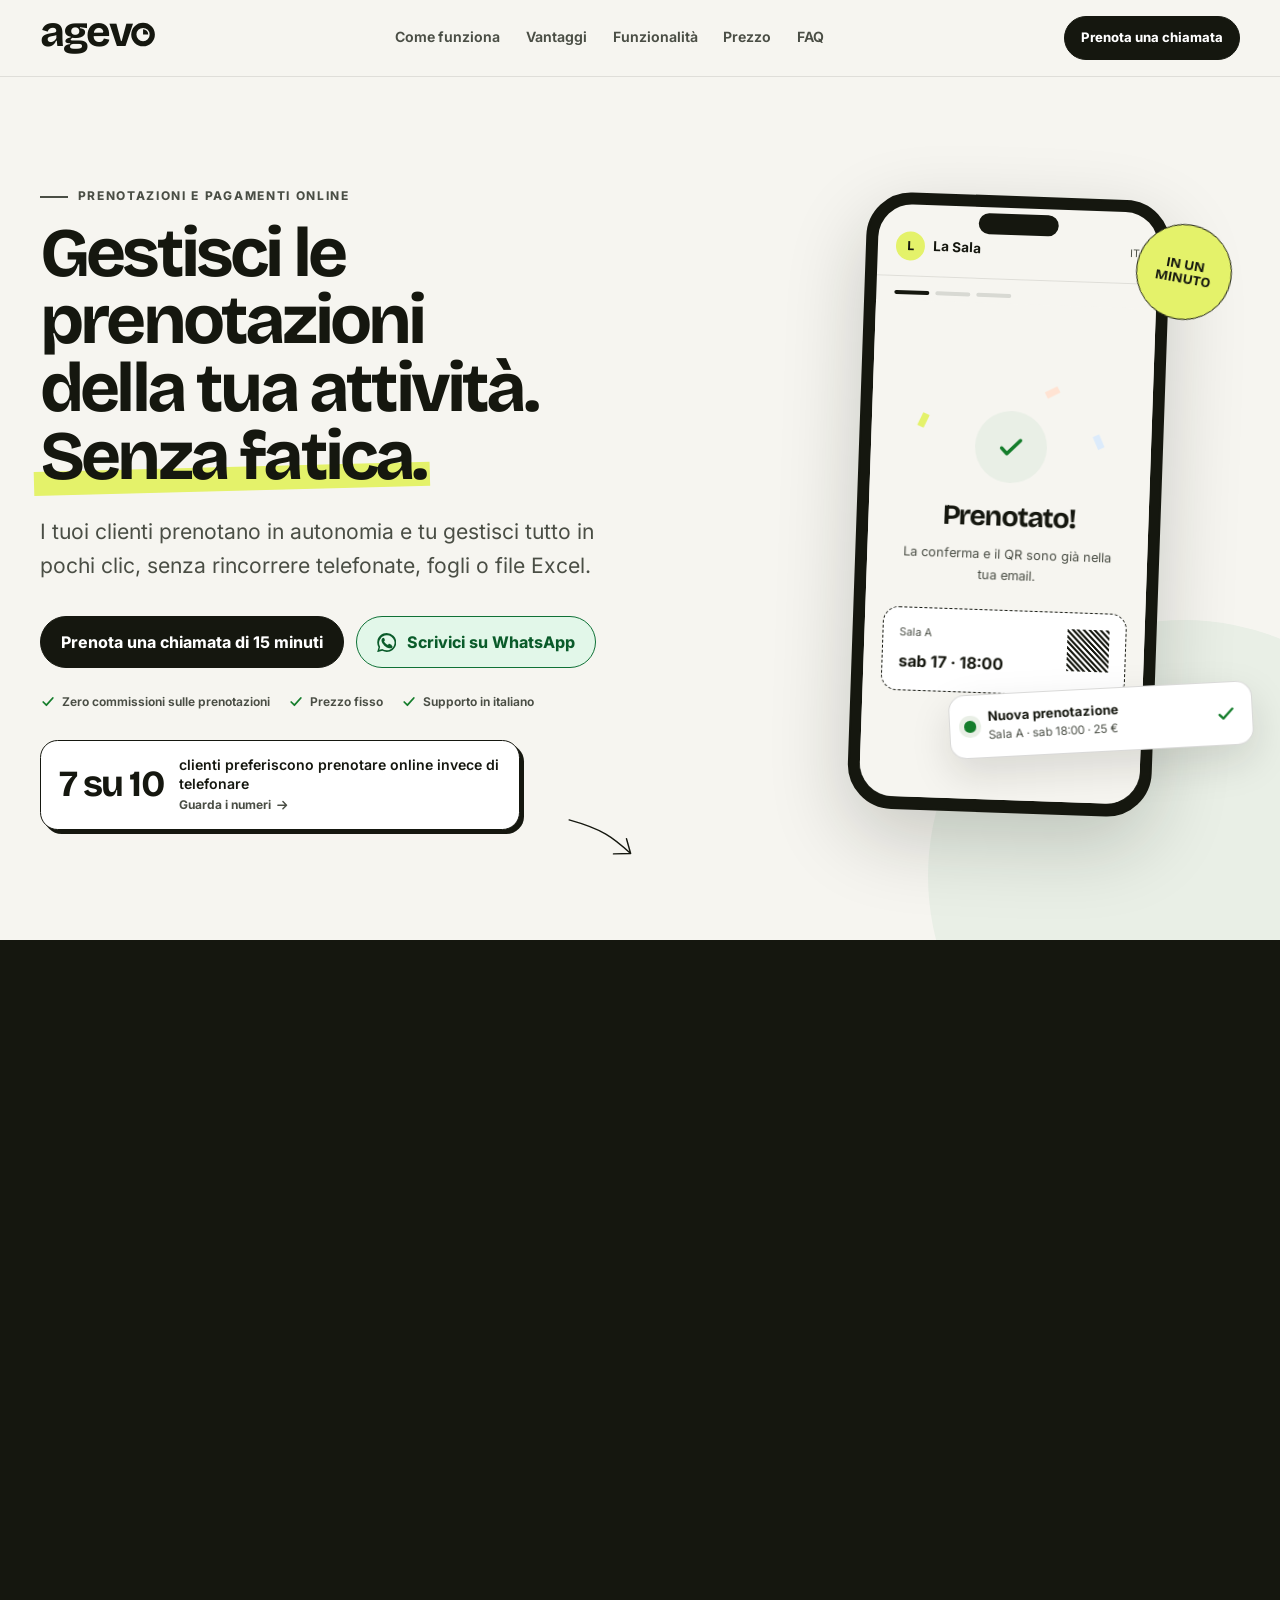
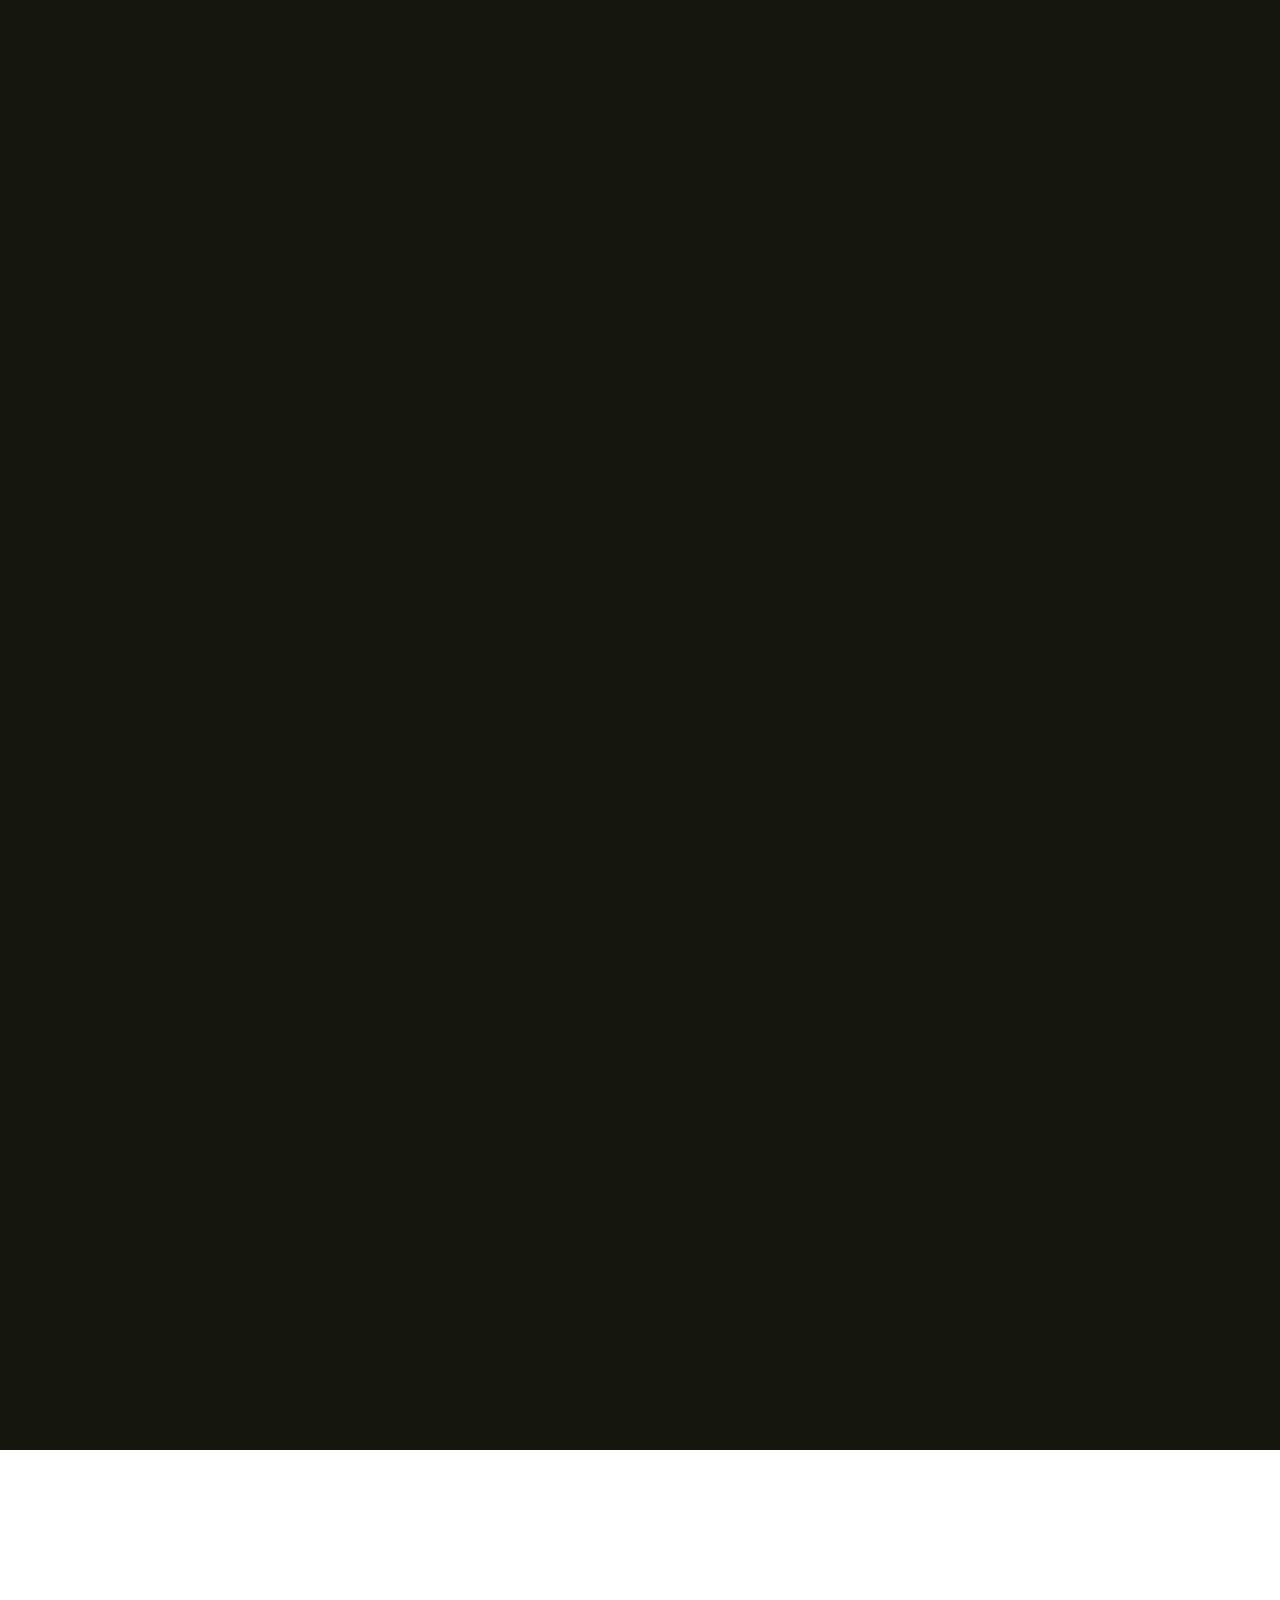
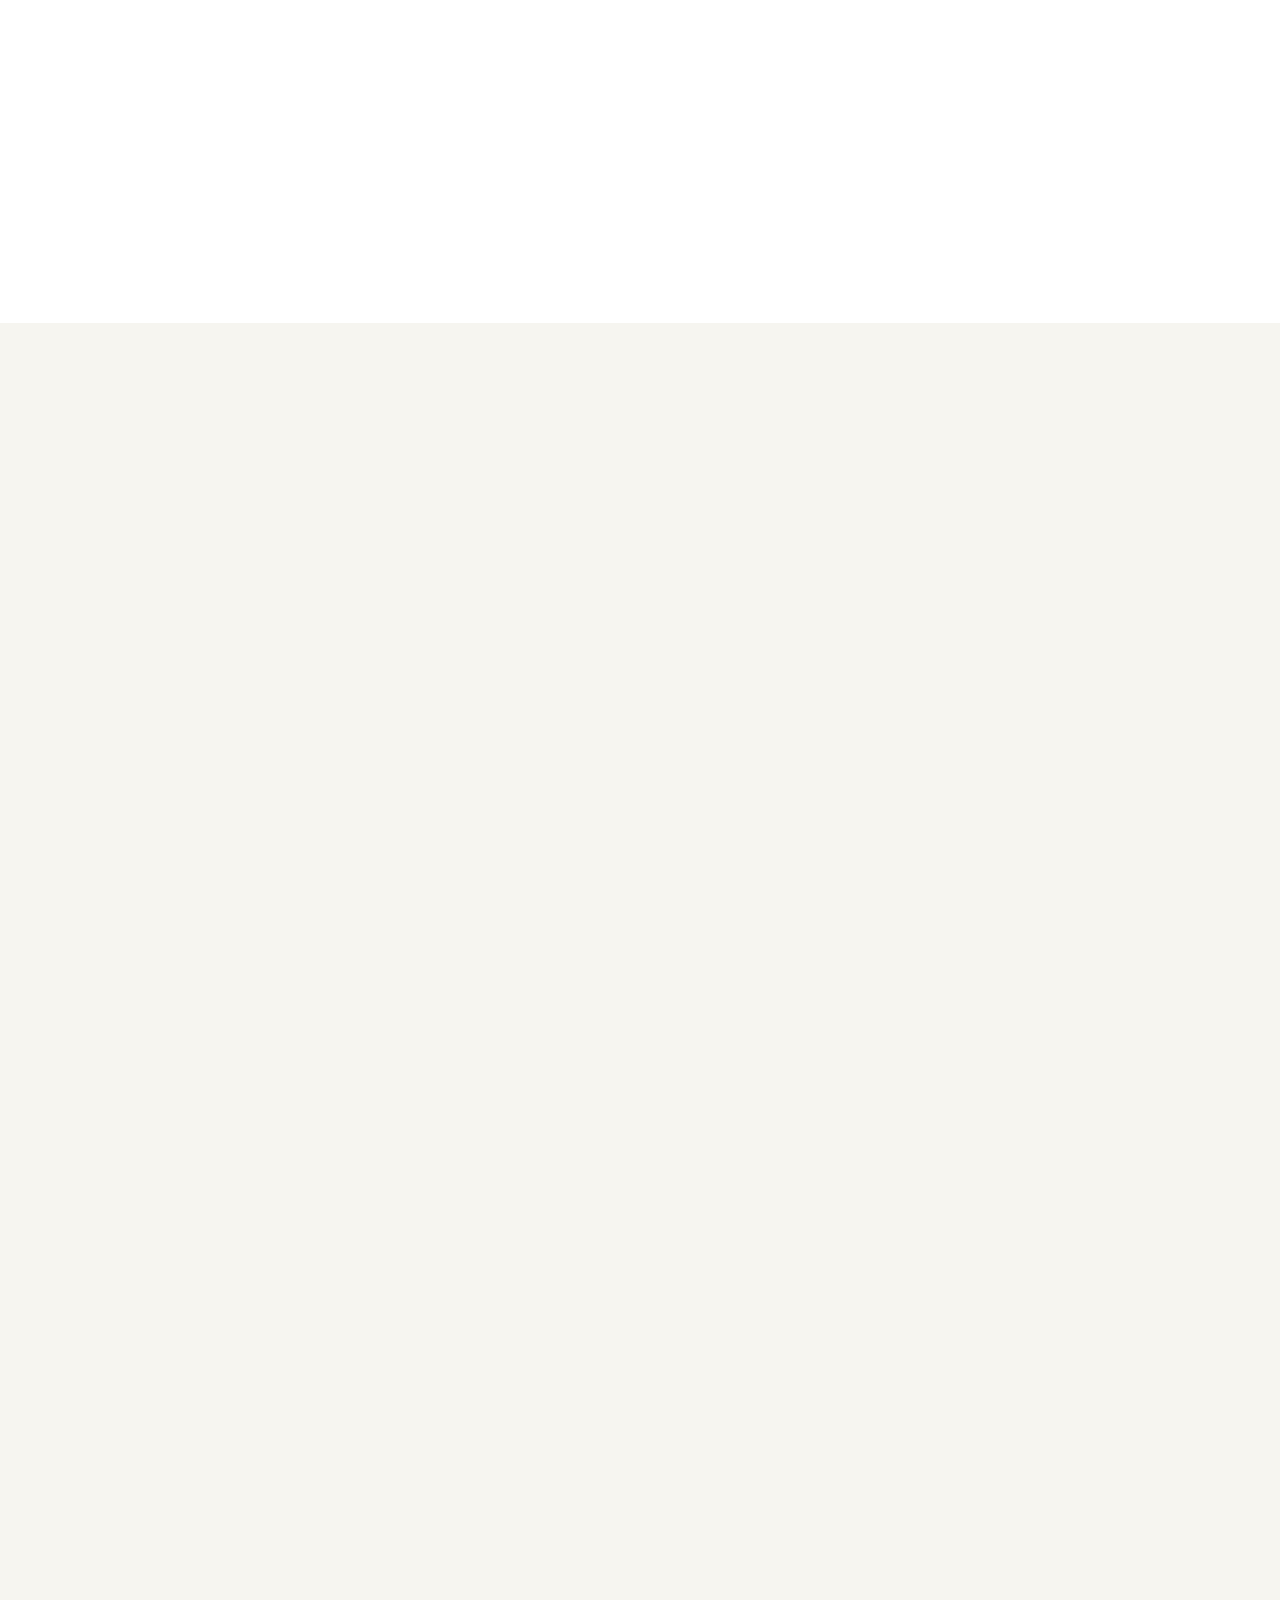
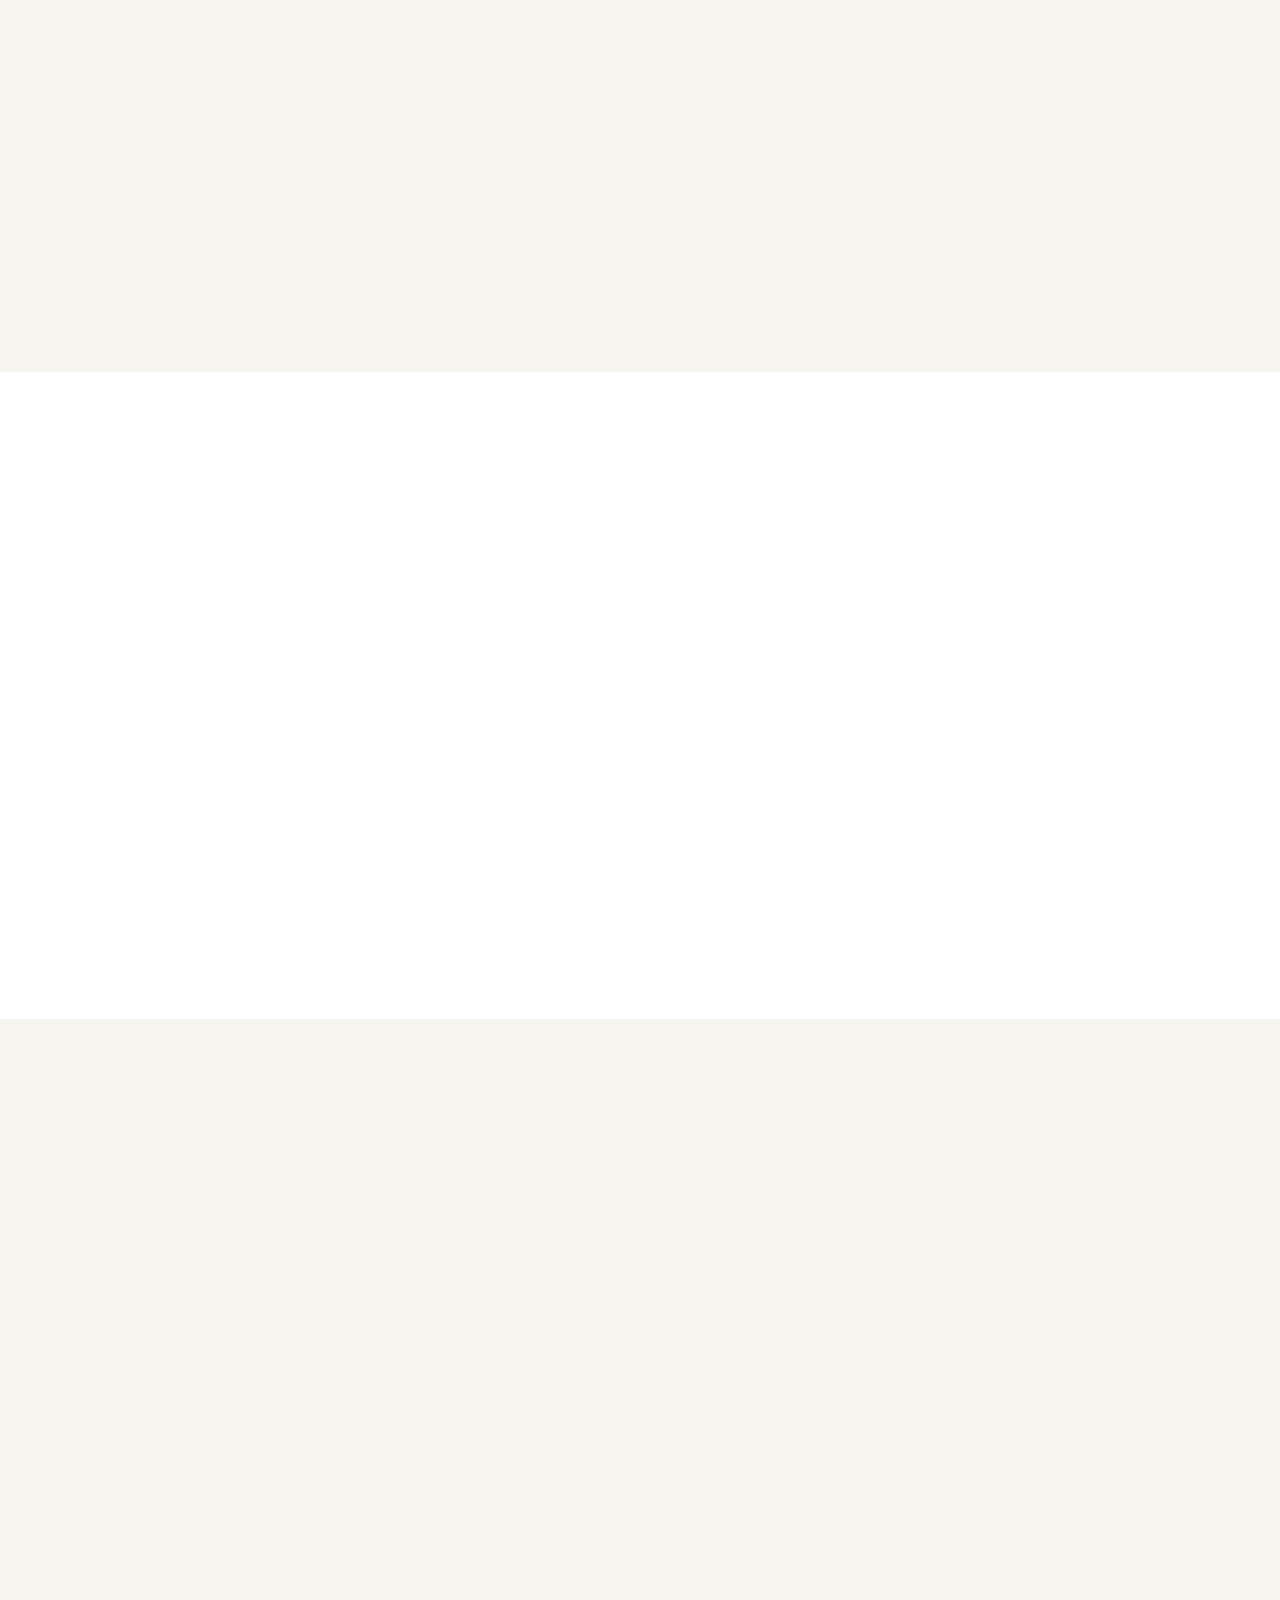
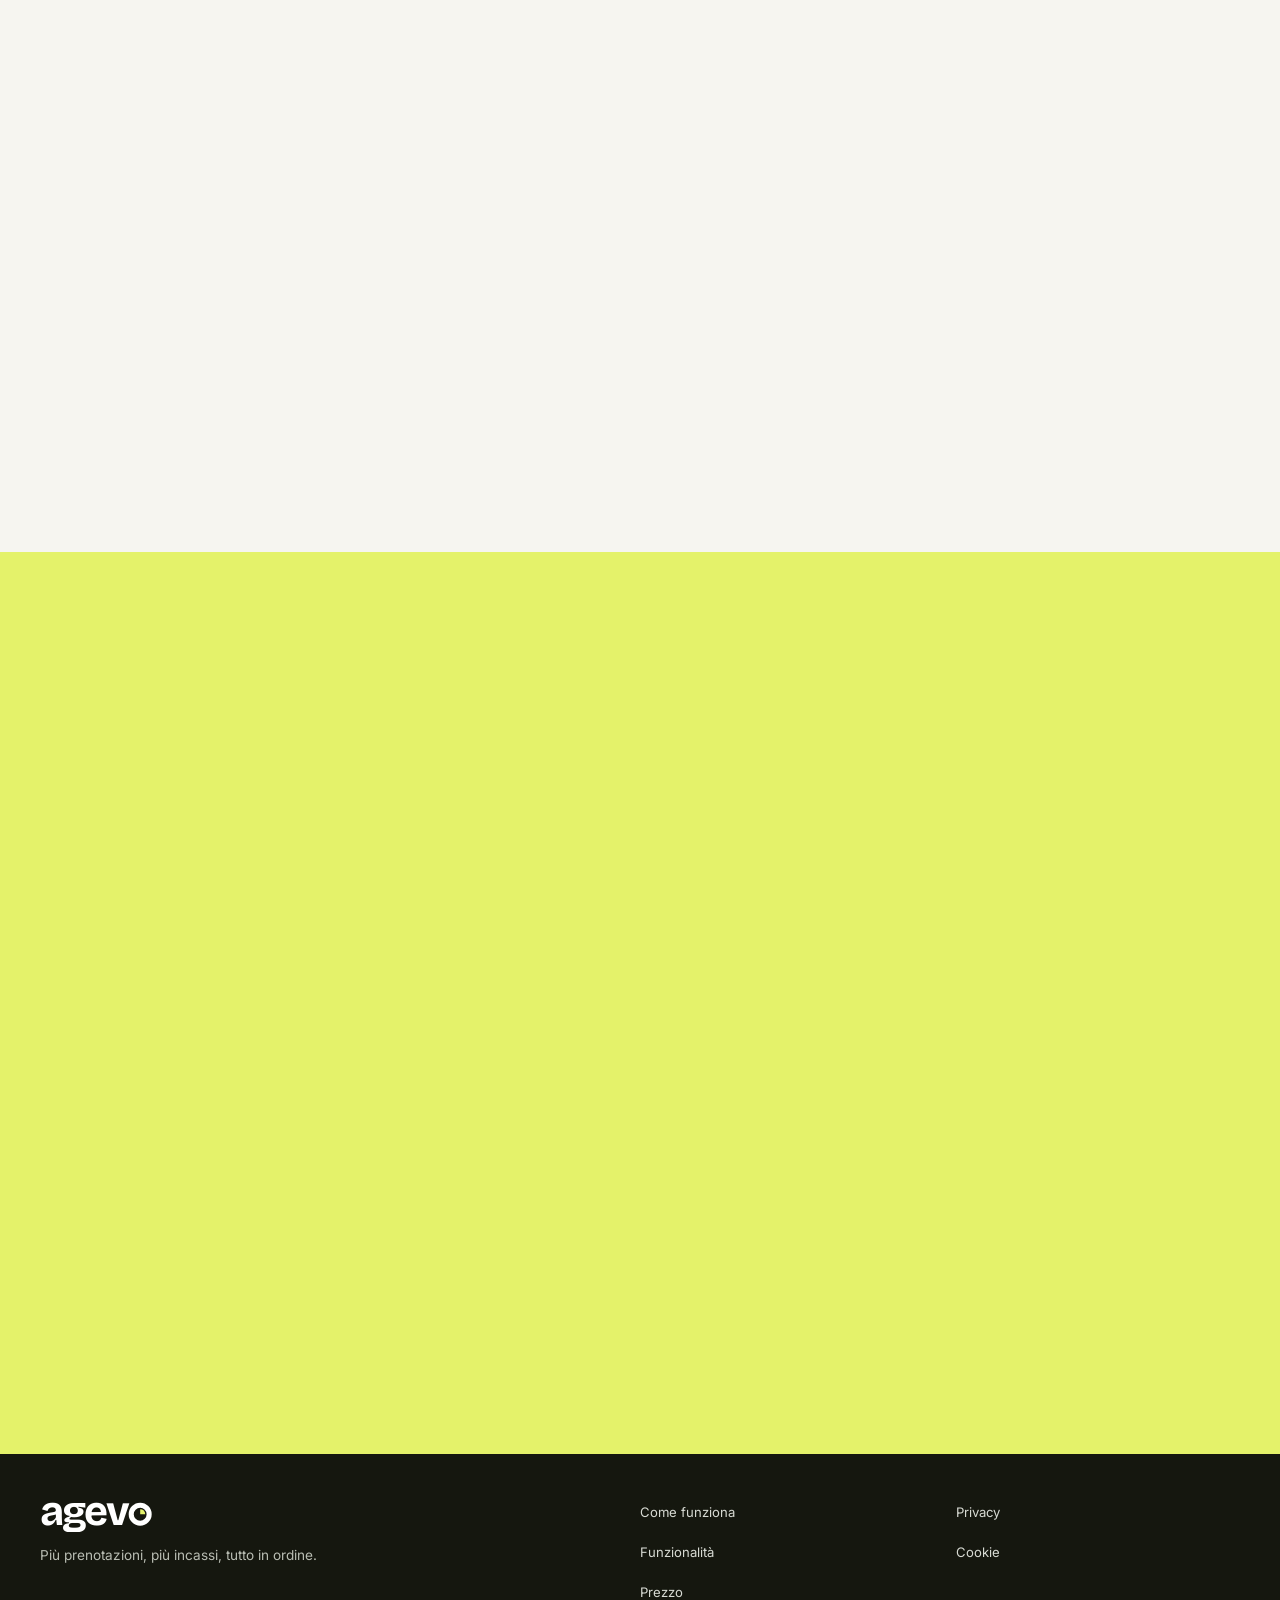
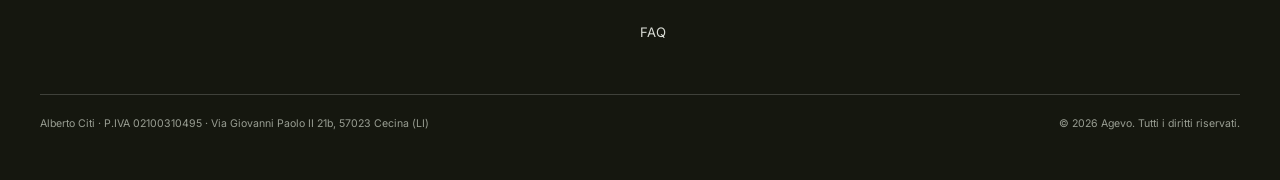
==== commit 0a0fb708: "Deploy da dymora-booking@0681b3c" ====
--- a/index.html
+++ b/index.html
@@ -1 +1 @@
-<!DOCTYPE html><html lang="it"><head><meta charset="UTF-8"><meta name="viewport" content="width=device-width, initial-scale=1"><meta name="theme-color" content="#f6f5f0"><meta name="description" content="Agevo porta online le prenotazioni della tua attività: i clienti vedono gli orari liberi, prenotano e pagano in un minuto. Report, servizi extra, abbonamenti e buoni regalo. Prezzo fisso, zero commissioni Agevo."><link rel="canonical" href="https://agevo.dymora.eu/"><link rel="icon" href="/favicon.svg" type="image/svg+xml"><link rel="preload" href="/_astro/bricolage-grotesque-latin-wght-normal.DLoelf7F.woff2" as="font" type="font/woff2" crossorigin><link rel="preload" href="/_astro/inter-latin-wght-normal.Dx4kXJAl.woff2" as="font" type="font/woff2" crossorigin><meta property="og:type" content="website"><meta property="og:locale" content="it_IT"><meta property="og:site_name" content="Agevo"><meta property="og:title" content="Agevo — Prenotazioni e pagamenti online per non perdere più incassi"><meta property="og:description" content="Agevo porta online le prenotazioni della tua attività: i clienti vedono gli orari liberi, prenotano e pagano in un minuto. Report, servizi extra, abbonamenti e buoni regalo. Prezzo fisso, zero commissioni Agevo."><meta property="og:url" content="https://agevo.dymora.eu/"><meta property="og:image" content="https://agevo.dymora.eu/og-agevo.png"><meta property="og:image:width" content="1200"><meta property="og:image:height" content="630"><meta name="twitter:card" content="summary_large_image"><meta name="twitter:title" content="Agevo — Prenotazioni e pagamenti online per non perdere più incassi"><meta name="twitter:description" content="Agevo porta online le prenotazioni della tua attività: i clienti vedono gli orari liberi, prenotano e pagano in un minuto. Report, servizi extra, abbonamenti e buoni regalo. Prezzo fisso, zero commissioni Agevo."><meta name="twitter:image" content="https://agevo.dymora.eu/og-agevo.png"><title>Agevo — Prenotazioni e pagamenti online per non perdere più incassi</title><script type="application/ld+json">{"@context":"https://schema.org","@graph":[{"@type":"Organization","name":"Agevo","url":"https://agevo.dymora.eu","email":"info@dymora.eu"},{"@type":"SoftwareApplication","name":"Agevo","applicationCategory":"BusinessApplication","operatingSystem":"Web","description":"Agevo porta online le prenotazioni della tua attività: i clienti vedono gli orari liberi, prenotano e pagano in un minuto. Report, servizi extra, abbonamenti e buoni regalo. Prezzo fisso, zero commissioni Agevo.","offers":[{"@type":"Offer","name":"Piano annuale","price":828,"priceCurrency":"EUR"},{"@type":"Offer","name":"Piano mensile","price":79,"priceCurrency":"EUR"}]}]}</script><meta http-equiv="content-security-policy" content="default-src 'self';img-src 'self' data:;font-src 'self';connect-src 'self' https://script.google.com https://script.googleusercontent.com;form-action 'self' https://script.google.com;base-uri 'self';object-src 'none'; script-src 'self' 'sha256-Zwm9ZNeRJJUbSw9g3V161LFEaI15O9jPET10l2voU/4=' 'sha256-wHfckzg8xlhjogYlxuIhLeMAhO4a0CWV2Rhee8F5FHM=' 'sha256-A8jd3xZKqwVl6QTXkm2/uMkyAStGN6CLufEYXWx6ihw=' 'sha256-ubpLmjCofQ5EklMTE4S3W16TAaPObsevyUeHU0HDpbA=' 'sha256-BF0290pkb3jxQsE7z00xR8Imp8X34FLC88L0lkMnrGw=' 'sha256-QzWFZi+FLIx23tnm9SBU4aEgx4x8DsuASP07mfqol/c=' 'sha256-0chmwFk0zaA528yFfGV7J9ppIpdfTPPULncDF3WG7Zs=' 'sha256-eIXWvAmxkr251LJZkjniEK5LcPF3NkapbJepohwYRIc=' 'sha256-Q2BPg90ZMplYY+FSdApNErhpWafg2hcRRbndmvxuL/Q='; style-src 'self' 'sha256-bG+nCBg2JIIu9OyKeaSP/yzFEGf59I6d6W4z6r/5l9E=' 'sha256-DWNaTawub8O4BiWcRA+0PSoRLyxHefwmbRlAvd4SF8g=' 'sha256-in7I2kAAWDCHfZvuVadRyv8QVe4h9kVnygH2kVbz+1o=' 'sha256-47DEQpj8HBSa+/TImW+5JCeuQeRkm5NMpJWZG3hSuFU=';"><link rel="stylesheet" href="/_astro/Logo.BDZhYhZf.css"><link rel="stylesheet" href="/_astro/Footer.DIUwHYtL.css"><link rel="stylesheet" href="/_astro/index.Bm69MLIc.css"></head><body><a class="skip-link" href="#main" data-astro-cid-nen7h5rs>Vai al contenuto</a><header class="site-header" data-header data-astro-cid-nen7h5rs><div class="container-page header-inner" data-astro-cid-nen7h5rs><a class="logo-link" href="/" aria-label="Agevo, pagina principale" data-astro-cid-nen7h5rs><svg class viewBox="0 0 92 25" role="img" aria-label="Agevo" data-astro-cid-f7espo7c><text x="0" y="19" fill="currentColor" font-family="Bricolage Grotesque Variable, sans-serif" font-size="34" font-weight="720" letter-spacing="-1.87" data-astro-cid-f7espo7c>agev</text><circle cx="82.31" cy="10.02" r="7.37" fill="none" stroke="currentColor" stroke-width="4.16" data-astro-cid-f7espo7c></circle><path d="M82.31 10.02V5.86a4.16 4.16 0 0 1 4.16 4.16Z" class="logo-accent" data-astro-cid-f7espo7c></path></svg></a><nav class="desktop-nav" aria-label="Navigazione principale" data-astro-cid-nen7h5rs><a href="/#come-funziona" data-astro-cid-nen7h5rs>Come funziona</a><a href="/#vantaggi" data-astro-cid-nen7h5rs>Vantaggi</a><a href="/#funzionalita" data-astro-cid-nen7h5rs>Funzionalità</a><a href="/#prezzo" data-astro-cid-nen7h5rs>Prezzo</a><a href="/#faq" data-astro-cid-nen7h5rs>FAQ</a></nav><a class="button-primary header-cta" href="/prenota-chiamata" data-astro-cid-nen7h5rs>Prenota una chiamata</a><button class="menu-button" type="button" aria-expanded="false" aria-controls="mobile-menu" aria-label="Apri il menu" data-menu-button data-astro-cid-nen7h5rs><span data-astro-cid-nen7h5rs></span><span data-astro-cid-nen7h5rs></span><span data-astro-cid-nen7h5rs></span></button></div><div id="mobile-menu" class="mobile-menu" hidden data-mobile-menu data-astro-cid-nen7h5rs><nav aria-label="Navigazione mobile" data-astro-cid-nen7h5rs><a href="/#come-funziona" data-astro-cid-nen7h5rs>Come funziona</a><a href="/#vantaggi" data-astro-cid-nen7h5rs>Vantaggi</a><a href="/#funzionalita" data-astro-cid-nen7h5rs>Funzionalità</a><a href="/#prezzo" data-astro-cid-nen7h5rs>Prezzo</a><a href="/#faq" data-astro-cid-nen7h5rs>FAQ</a></nav></div></header><div class="mobile-actions" aria-label="Contatti rapidi" data-astro-cid-nen7h5rs><a class="button-primary" href="/prenota-chiamata" data-astro-cid-nen7h5rs>Prenota una chiamata</a><a class="whatsapp-mini" href="https://wa.me/393513147035?text=Ciao%20Agevo%2C%20vorrei%20capire%20come%20semplificare%20le%20prenotazioni%20della%20mia%20attivit%C3%A0." target="_blank" rel="noopener noreferrer" aria-label="Scrivici su WhatsApp" data-astro-cid-nen7h5rs><svg viewBox="0 0 24 24" aria-hidden="true" data-astro-cid-nen7h5rs><path d="M20.5 3.5A11.8 11.8 0 0 0 12.1 0C5.6 0 .3 5.3.3 11.8c0 2.1.6 4.1 1.6 5.9L.2 24l6.4-1.7a11.8 11.8 0 0 0 5.6 1.4h.1c6.5 0 11.8-5.3 11.8-11.8 0-3.2-1.3-6.1-3.6-8.4Zm-8.3 18.2c-1.8 0-3.6-.5-5.1-1.4l-.4-.2-3.8 1 1-3.7-.2-.4A9.7 9.7 0 1 1 22 11.9c0 5.4-4.4 9.8-9.8 9.8Zm5.4-7.3c-.3-.1-1.8-.9-2.1-1-.3-.1-.5-.1-.7.2l-.9 1.1c-.2.2-.4.2-.7.1-1.8-.9-3-1.6-4.2-3.7-.3-.6.3-.6.9-1.9.1-.2 0-.4 0-.6l-.9-2c-.2-.6-.5-.5-.7-.5h-.6c-.2 0-.6.1-.9.4-.3.4-1.2 1.2-1.2 2.9 0 1.7 1.3 3.4 1.4 3.6.2.2 2.5 3.8 6 5.3 2.2.9 3 .9 4.1.8.7-.1 1.8-.7 2-1.4.3-.7.3-1.3.2-1.4-.1-.2-.3-.2-.6-.4Z" data-astro-cid-nen7h5rs></path></svg></a></div><script type="module">var e=document.querySelector(`[data-menu-button]`),t=document.querySelector(`[data-mobile-menu]`),n=()=>{e&&t&&(e.setAttribute(`aria-expanded`,`false`),e.setAttribute(`aria-label`,`Apri il menu`),t.hidden=!0)};e?.addEventListener(`click`,()=>{if(!t)return;let n=e.getAttribute(`aria-expanded`)===`true`;e.setAttribute(`aria-expanded`,String(!n)),e.setAttribute(`aria-label`,n?`Apri il menu`:`Chiudi il menu`),t.hidden=n}),t?.querySelectorAll(`a`).forEach(e=>e.addEventListener(`click`,n)),document.addEventListener(`keydown`,t=>{t.key===`Escape`&&e?.getAttribute(`aria-expanded`)===`true`&&(n(),e.focus())}),window.addEventListener(`resize`,()=>{window.innerWidth>=768&&n()});</script><main id="main"><section class="hero" aria-labelledby="hero-title" data-astro-cid-ge2uvauf><div class="container-page hero-grid" data-astro-cid-ge2uvauf><div class="hero-copy" data-astro-cid-ge2uvauf><p class="section-kicker" data-astro-cid-ge2uvauf>Prenotazioni e pagamenti online</p><h1 id="hero-title" class="display-title" data-astro-cid-ge2uvauf><span class="title-line" data-astro-cid-ge2uvauf>Gestisci le prenotazioni</span><span class="title-line" data-astro-cid-ge2uvauf>della tua attività.</span><mark data-astro-cid-ge2uvauf>Senza fatica.</mark></h1><p class="hero-lead" data-astro-cid-ge2uvauf>I tuoi clienti prenotano in autonomia e tu gestisci tutto in pochi clic, senza rincorrere telefonate, fogli o file Excel.</p><div class="hero-actions" data-astro-cid-ge2uvauf><a class="button-primary" href="/prenota-chiamata" data-astro-cid-ge2uvauf>Prenota una chiamata di 15 minuti</a><a class="button-whatsapp" href="https://wa.me/393513147035?text=Ciao%20Agevo%2C%20vorrei%20capire%20come%20semplificare%20le%20prenotazioni%20della%20mia%20attivit%C3%A0." target="_blank" rel="noopener noreferrer" data-astro-cid-ge2uvauf><svg viewBox="0 0 24 24" aria-hidden="true" data-astro-cid-ge2uvauf><path d="M20.5 3.5A11.8 11.8 0 0 0 12.1 0C5.6 0 .3 5.3.3 11.8c0 2.1.6 4.1 1.6 5.9L.2 24l6.4-1.7a11.8 11.8 0 0 0 5.6 1.4h.1c6.5 0 11.8-5.3 11.8-11.8 0-3.2-1.3-6.1-3.6-8.4Zm-8.3 18.2c-1.8 0-3.6-.5-5.1-1.4l-.4-.2-3.8 1 1-3.7-.2-.4A9.7 9.7 0 1 1 22 11.9c0 5.4-4.4 9.8-9.8 9.8Zm5.4-7.3c-.3-.1-1.8-.9-2.1-1-.3-.1-.5-.1-.7.2l-.9 1.1c-.2.2-.4.2-.7.1-1.8-.9-3-1.6-4.2-3.7-.3-.6.3-.6.9-1.9.1-.2 0-.4 0-.6l-.9-2c-.2-.6-.5-.5-.7-.5h-.6c-.2 0-.6.1-.9.4-.3.4-1.2 1.2-1.2 2.9 0 1.7 1.3 3.4 1.4 3.6.2.2 2.5 3.8 6 5.3 2.2.9 3 .9 4.1.8.7-.1 1.8-.7 2-1.4.3-.7.3-1.3.2-1.4-.1-.2-.3-.2-.6-.4Z" data-astro-cid-ge2uvauf></path></svg>Scrivici su WhatsApp</a></div><ul class="hero-proof" aria-label="Punti di forza" data-astro-cid-ge2uvauf><li data-astro-cid-ge2uvauf><svg viewBox="0 0 20 20" aria-hidden="true" data-astro-cid-ge2uvauf><path d="m4 10 4 4 8-9" data-astro-cid-ge2uvauf></path></svg>Zero commissioni sulle prenotazioni</li><li data-astro-cid-ge2uvauf><svg viewBox="0 0 20 20" aria-hidden="true" data-astro-cid-ge2uvauf><path d="m4 10 4 4 8-9" data-astro-cid-ge2uvauf></path></svg>Prezzo fisso</li><li data-astro-cid-ge2uvauf><svg viewBox="0 0 20 20" aria-hidden="true" data-astro-cid-ge2uvauf><path d="m4 10 4 4 8-9" data-astro-cid-ge2uvauf></path></svg>Supporto in italiano</li></ul><a class="hero-stat" href="#clienti-online" data-astro-cid-ge2uvauf><strong data-astro-cid-ge2uvauf>7 su 10</strong><span data-astro-cid-ge2uvauf>clienti preferiscono prenotare online invece di telefonare</span><em data-astro-cid-ge2uvauf>Guarda i numeri<svg viewBox="0 0 20 20" aria-hidden="true" data-astro-cid-ge2uvauf><path d="M4 10h12m-5-5 5 5-5 5" data-astro-cid-ge2uvauf></path></svg></em></a></div><div class="hero-visual" data-astro-cid-ge2uvauf><div class="booking-visual" aria-label="Esempio animato del flusso di prenotazione Agevo" data-astro-cid-67rg3zf2><div class="phone" data-astro-cid-67rg3zf2><div class="phone__top" data-astro-cid-67rg3zf2><span data-astro-cid-67rg3zf2></span></div><div class="phone__screen" data-astro-cid-67rg3zf2><div class="brand-row" data-astro-cid-67rg3zf2><span class="brand-mark" data-astro-cid-67rg3zf2>L</span><strong data-astro-cid-67rg3zf2>La Sala</strong><span class="tiny" data-astro-cid-67rg3zf2>IT</span></div><div class="progress" data-astro-cid-67rg3zf2><i data-astro-cid-67rg3zf2></i><i data-astro-cid-67rg3zf2></i><i data-astro-cid-67rg3zf2></i></div><div class="flow flow--one" data-astro-cid-67rg3zf2><span class="step-label" data-astro-cid-67rg3zf2>1 · Scegli il giorno</span><p class="mock-title" data-astro-cid-67rg3zf2>Quando vieni?</p><div class="calendar-head" data-astro-cid-67rg3zf2><b data-astro-cid-67rg3zf2>Ottobre 2026</b><span data-astro-cid-67rg3zf2>‹ &nbsp; ›</span></div><div class="week" data-astro-cid-67rg3zf2><span data-astro-cid-67rg3zf2>L</span><span data-astro-cid-67rg3zf2>M</span><span data-astro-cid-67rg3zf2>M</span><span data-astro-cid-67rg3zf2>G</span><span data-astro-cid-67rg3zf2>V</span><span data-astro-cid-67rg3zf2>S</span><span data-astro-cid-67rg3zf2>D</span></div><div class="dates" data-astro-cid-67rg3zf2><span data-astro-cid-67rg3zf2>12</span><span data-astro-cid-67rg3zf2>13</span><span data-astro-cid-67rg3zf2>14</span><span data-astro-cid-67rg3zf2>15</span><span data-astro-cid-67rg3zf2>16</span><b data-astro-cid-67rg3zf2>17</b><span data-astro-cid-67rg3zf2>18</span></div><div class="times" data-astro-cid-67rg3zf2><span data-astro-cid-67rg3zf2>16:00</span><b data-astro-cid-67rg3zf2>18:00<small data-astro-cid-67rg3zf2>ultimi 2 posti</small></b><span data-astro-cid-67rg3zf2>20:00</span></div></div><div class="flow flow--two" data-astro-cid-67rg3zf2><span class="step-label" data-astro-cid-67rg3zf2>2 · Pagamento</span><p class="mock-title" data-astro-cid-67rg3zf2>Quasi fatto.</p><div class="summary" data-astro-cid-67rg3zf2><span data-astro-cid-67rg3zf2>Sala A · sab 17 ott</span><b data-astro-cid-67rg3zf2>25 €</b></div><button type="button" tabindex="-1" data-astro-cid-67rg3zf2><svg viewBox="0 0 24 24" aria-hidden="true" data-astro-cid-67rg3zf2><path d="M16.8 12.8c0-2.6 2.1-3.8 2.2-3.9a4.6 4.6 0 0 0-3.6-2c-1.5-.2-3 1-3.8 1-.8 0-2-1-3.3-1-1.7 0-3.3 1-4.2 2.6-1.8 3.1-.5 7.8 1.3 10.3.9 1.2 1.9 2.6 3.2 2.5 1.3-.1 1.8-.8 3.4-.8 1.6 0 2 .8 3.4.8 1.4 0 2.3-1.3 3.1-2.5 1-1.4 1.4-2.8 1.4-2.9-.1 0-3.1-1.2-3.1-4.1Z" data-astro-cid-67rg3zf2></path><path d="M14.4 5.3c.7-.9 1.2-2.1 1-3.3-1 .1-2.3.7-3 1.6-.7.8-1.2 2-.9 3.2 1.1.1 2.2-.6 2.9-1.5Z" data-astro-cid-67rg3zf2></path></svg> Pay</button><p class="safe" data-astro-cid-67rg3zf2>Pagamento protetto · Ricevuta via email</p></div><div class="flow flow--three" data-astro-cid-67rg3zf2><div class="success-ring" data-astro-cid-67rg3zf2><svg viewBox="0 0 24 24" aria-hidden="true" data-astro-cid-67rg3zf2><path d="m5 13 4 4L19 7" data-astro-cid-67rg3zf2></path></svg></div><p class="mock-title" data-astro-cid-67rg3zf2>Prenotato!</p><p class="success-copy" data-astro-cid-67rg3zf2>La conferma e il QR sono già nella tua email.</p><div class="ticket" data-astro-cid-67rg3zf2><span data-astro-cid-67rg3zf2>Sala A</span><b data-astro-cid-67rg3zf2>sab 17 · 18:00</b><i data-astro-cid-67rg3zf2>QR</i></div><span class="confetti confetti--a" data-astro-cid-67rg3zf2></span><span class="confetti confetti--b" data-astro-cid-67rg3zf2></span><span class="confetti confetti--c" data-astro-cid-67rg3zf2></span></div></div></div><div class="owner-note" data-astro-cid-67rg3zf2><div class="notification" aria-label="Esempio di notifica: nuova prenotazione, Sala A, sabato alle 18, 25 euro" data-astro-cid-iulg3h6s><span class="notification__dot" aria-hidden="true" data-astro-cid-iulg3h6s></span><div data-astro-cid-iulg3h6s><strong data-astro-cid-iulg3h6s>Nuova prenotazione</strong><p data-astro-cid-iulg3h6s>Sala A · sab 18:00 · 25 €</p></div><svg viewBox="0 0 24 24" aria-hidden="true" data-astro-cid-iulg3h6s><path d="m5 13 4 4L19 7" data-astro-cid-iulg3h6s></path></svg></div></div><span class="sticker" data-astro-cid-67rg3zf2>in un<br data-astro-cid-67rg3zf2>minuto</span></div></div></div><svg class="hero-scribble" viewBox="0 0 180 80" aria-hidden="true" data-astro-cid-ge2uvauf><path d="M5 10c48 8 64 18 91 38m0 0-8-20m8 20-24 3" data-astro-cid-ge2uvauf></path></svg></section><section class="section-space stats" id="clienti-online" aria-labelledby="stats-title" data-astro-cid-nbcx6anq><div class="container-page" data-astro-cid-nbcx6anq><div class="stats-head reveal" data-astro-cid-nbcx6anq><p class="section-kicker" data-astro-cid-nbcx6anq>Perché Agevo</p><h2 id="stats-title" class="section-title" data-astro-cid-nbcx6anq>Meno lavoro manuale per te. Più libertà per i tuoi clienti.</h2><p class="section-lead" data-astro-cid-nbcx6anq>Agevo raccoglie e organizza le prenotazioni anche mentre sei chiuso o impegnato nel pieno del servizio. Tu ritrovi tempo e controllo; i clienti prenotano quando preferiscono.</p></div><div class="reasons-grid" data-astro-cid-nbcx6anq><article class="reason-card reveal" data-astro-cid-nbcx6anq><span data-astro-cid-nbcx6anq>Per te</span><h3 data-astro-cid-nbcx6anq>Prenotazioni aperte, anche quando tu non lo sei</h3><p data-astro-cid-nbcx6anq>Ricevi prenotazioni online 24/7, anche mentre lavori.</p></article><article class="reason-card reveal" data-astro-cid-nbcx6anq><span data-astro-cid-nbcx6anq>Per te</span><h3 data-astro-cid-nbcx6anq>Tutto in ordine, senza errori manuali</h3><p data-astro-cid-nbcx6anq>Posti e calendario si aggiornano da soli, senza doppioni o errori.</p></article><article class="reason-card reveal" data-astro-cid-nbcx6anq><span data-astro-cid-nbcx6anq>Per te</span><h3 data-astro-cid-nbcx6anq>Dati utili per far crescere il business</h3><p data-astro-cid-nbcx6anq>Segui incassi, periodi forti e posti vuoti da un unico storico.</p></article><article class="reason-card reason-card--customer reveal" data-astro-cid-nbcx6anq><span data-astro-cid-nbcx6anq>Per i tuoi clienti</span><h3 data-astro-cid-nbcx6anq>Un’esperienza che i clienti preferiscono</h3><p data-astro-cid-nbcx6anq>Orari, prenotazioni e pagamenti in pochi clic, senza telefonare.</p></article></div><h3 class="proof-title reveal" data-astro-cid-nbcx6anq>Perché piace anche ai tuoi clienti</h3><ul class="stats-grid" data-astro-cid-nbcx6anq><li class="stat-card reveal" data-astro-cid-nbcx6anq><strong data-astro-cid-nbcx6anq>7 su 10</strong><span data-astro-cid-nbcx6anq>sceglierebbero di prenotare online, potendo scegliere</span></li><li class="stat-card reveal" data-astro-cid-nbcx6anq><strong data-astro-cid-nbcx6anq>22%</strong><span data-astro-cid-nbcx6anq>sceglierebbe invece di telefonare</span></li><li class="stat-card reveal" data-astro-cid-nbcx6anq><strong data-astro-cid-nbcx6anq>94%</strong><span data-astro-cid-nbcx6anq>sceglie più volentieri un’attività nuova se può prenotare online</span></li></ul><p class="stats-source reveal" data-astro-cid-nbcx6anq>Fonte: GetApp, sondaggio su 217 consumatori negli Stati Uniti, marzo 2021. <a href="https://www.getapp.com/resources/research-online-booking-importance-of-appointment-scheduling/" target="_blank" rel="noopener noreferrer" data-astro-cid-nbcx6anq>Leggi lo studio</a></p></div></section><section class="section-space how" id="come-funziona" aria-labelledby="how-title" data-astro-cid-l43jfdkk><div class="container-page" data-astro-cid-l43jfdkk><div class="reveal" data-astro-cid-l43jfdkk><p class="section-kicker" data-astro-cid-l43jfdkk>Come funziona</p><h2 id="how-title" class="section-title" data-astro-cid-l43jfdkk>Tre passaggi per loro. Zero rincorse per te.</h2></div><div class="steps" data-astro-cid-l43jfdkk><article class="step reveal" data-astro-cid-l43jfdkk><span data-astro-cid-l43jfdkk>01</span><div class="step-mock" data-astro-cid-l43jfdkk><div class="booking-calendar booking-calendar--compact booking-calendar--animated" aria-hidden="true" data-astro-cid-zh3u2zex><div class="booking-calendar__bar" data-astro-cid-zh3u2zex><div data-astro-cid-zh3u2zex><i data-astro-cid-zh3u2zex></i><i data-astro-cid-zh3u2zex></i><i data-astro-cid-zh3u2zex></i></div><span data-astro-cid-zh3u2zex>Calendario prenotazioni</span><b data-astro-cid-zh3u2zex>Oggi</b></div><div class="booking-calendar__body" data-astro-cid-zh3u2zex><div class="mini-month" data-astro-cid-zh3u2zex><div class="mini-month__head" data-astro-cid-zh3u2zex><strong data-astro-cid-zh3u2zex>Ottobre</strong><span data-astro-cid-zh3u2zex>‹ &nbsp; ›</span></div><div class="weekdays" data-astro-cid-zh3u2zex><span data-astro-cid-zh3u2zex>L</span><span data-astro-cid-zh3u2zex>M</span><span data-astro-cid-zh3u2zex>M</span><span data-astro-cid-zh3u2zex>G</span><span data-astro-cid-zh3u2zex>V</span><span data-astro-cid-zh3u2zex>S</span><span data-astro-cid-zh3u2zex>D</span></div><div class="dates" data-astro-cid-zh3u2zex><i data-astro-cid-zh3u2zex></i><i data-astro-cid-zh3u2zex></i><i data-astro-cid-zh3u2zex></i><i data-astro-cid-zh3u2zex></i><i data-astro-cid-zh3u2zex></i><i data-astro-cid-zh3u2zex></i><i data-astro-cid-zh3u2zex></i><i data-astro-cid-zh3u2zex></i><i data-astro-cid-zh3u2zex></i><i data-astro-cid-zh3u2zex></i><i class="selected" data-astro-cid-zh3u2zex></i><i data-astro-cid-zh3u2zex></i><i data-astro-cid-zh3u2zex></i><i data-astro-cid-zh3u2zex></i><i data-astro-cid-zh3u2zex></i><i data-astro-cid-zh3u2zex></i><i data-astro-cid-zh3u2zex></i><i data-astro-cid-zh3u2zex></i><i data-astro-cid-zh3u2zex></i><i data-astro-cid-zh3u2zex></i><i data-astro-cid-zh3u2zex></i></div></div><div class="booking-list" data-astro-cid-zh3u2zex><div class="booking-list__head" data-astro-cid-zh3u2zex><span data-astro-cid-zh3u2zex>Sabato 17</span><b data-astro-cid-zh3u2zex>3 prenotazioni</b></div><div class="booking-row" data-astro-cid-zh3u2zex><time data-astro-cid-zh3u2zex>10:00</time><span data-astro-cid-zh3u2zex>Campo 1</span><i data-astro-cid-zh3u2zex>Confermata</i></div><div class="booking-row booking-row--new" data-astro-cid-zh3u2zex><time data-astro-cid-zh3u2zex>11:30</time><span data-astro-cid-zh3u2zex>Sala A</span><i data-astro-cid-zh3u2zex>Nuova</i></div><div class="booking-row" data-astro-cid-zh3u2zex><time data-astro-cid-zh3u2zex>16:00</time><span data-astro-cid-zh3u2zex>Campo 2</span><i data-astro-cid-zh3u2zex>Confermata</i></div></div></div></div></div><h3 data-astro-cid-l43jfdkk>Prenotano in autonomia</h3><p data-astro-cid-l43jfdkk>Giorno e orario sul tuo sito, anche senza registrarsi.</p><svg class="step-arrow" viewBox="0 0 72 28" aria-hidden="true" data-astro-cid-l43jfdkk><path d="M2 12c25-8 42-5 64 3m0 0-9-8m9 8-10 6" data-astro-cid-l43jfdkk></path></svg></article><article class="step reveal" data-astro-cid-l43jfdkk><span data-astro-cid-l43jfdkk>02</span><div class="step-mock" data-astro-cid-l43jfdkk><div class="payment-mock" aria-hidden="true" data-astro-cid-gansty7c><div class="payment-mock__bar" data-astro-cid-gansty7c><div data-astro-cid-gansty7c><i data-astro-cid-gansty7c></i><i data-astro-cid-gansty7c></i><i data-astro-cid-gansty7c></i></div><span data-astro-cid-gansty7c>Pagamento online</span><b data-astro-cid-gansty7c>Protetto</b></div><div class="payment-mock__body" data-astro-cid-gansty7c><div class="credit-card" data-astro-cid-gansty7c><div class="credit-card__top" data-astro-cid-gansty7c><span class="chip" data-astro-cid-gansty7c></span><strong data-astro-cid-gansty7c>VISA</strong></div><p data-astro-cid-gansty7c>•••• &nbsp;•••• &nbsp;•••• &nbsp;4242</p><div class="credit-card__bottom" data-astro-cid-gansty7c><span data-astro-cid-gansty7c>MARIO ROSSI</span><span data-astro-cid-gansty7c>12/29</span></div></div><div class="payment-result" data-astro-cid-gansty7c><svg viewBox="0 0 24 24" data-astro-cid-gansty7c><path d="m5 13 4 4L19 7" data-astro-cid-gansty7c></path></svg><div data-astro-cid-gansty7c><strong data-astro-cid-gansty7c>Pagamento riuscito</strong><span data-astro-cid-gansty7c>25,00 € · Carta •••• 4242</span></div></div></div></div></div><h3 data-astro-cid-l43jfdkk>Pagano online o in sede</h3><p data-astro-cid-l43jfdkk>Scegli tu se farli pagare subito oppure sul posto.</p><svg class="step-arrow" viewBox="0 0 72 28" aria-hidden="true" data-astro-cid-l43jfdkk><path d="M2 12c25-8 42-5 64 3m0 0-9-8m9 8-10 6" data-astro-cid-l43jfdkk></path></svg></article><article class="step reveal" data-astro-cid-l43jfdkk><span data-astro-cid-l43jfdkk>03</span><div class="step-mock" data-astro-cid-l43jfdkk><div class="notification-mock" aria-hidden="true" data-astro-cid-pnwtlyqf><div class="notification-mock__bar" data-astro-cid-pnwtlyqf><div data-astro-cid-pnwtlyqf><i data-astro-cid-pnwtlyqf></i><i data-astro-cid-pnwtlyqf></i><i data-astro-cid-pnwtlyqf></i></div><span data-astro-cid-pnwtlyqf>Centro notifiche</span><b data-astro-cid-pnwtlyqf>Ora</b></div><div class="notification-mock__body" data-astro-cid-pnwtlyqf><div class="notification-card" data-astro-cid-pnwtlyqf><div class="notification-card__logo" data-astro-cid-pnwtlyqf>a</div><div data-astro-cid-pnwtlyqf><strong data-astro-cid-pnwtlyqf>Nuova prenotazione</strong><p data-astro-cid-pnwtlyqf>Sala A · sabato 18:00</p></div><time data-astro-cid-pnwtlyqf>adesso</time></div><div class="calendar-update" data-astro-cid-pnwtlyqf><div data-astro-cid-pnwtlyqf><span data-astro-cid-pnwtlyqf>18:00</span><strong data-astro-cid-pnwtlyqf>Sala A</strong></div><p data-astro-cid-pnwtlyqf>Mario Rossi · 2 persone</p><b data-astro-cid-pnwtlyqf>Confermata</b></div></div></div></div><h3 data-astro-cid-l43jfdkk>Ricevi la notifica</h3><p data-astro-cid-l43jfdkk>E trovi tutto già in ordine nel calendario.</p></article></div></div></section><section class="section-space growth" id="vantaggi" aria-labelledby="growth-title" data-astro-cid-kyjahus7><div class="container-page" data-astro-cid-kyjahus7><div class="growth-intro reveal" data-astro-cid-kyjahus7><p class="section-kicker" data-astro-cid-kyjahus7>Vantaggi</p><h2 id="growth-title" class="section-title" data-astro-cid-kyjahus7>Non solo prenotazioni. Uno strumento per guadagnare di più.</h2></div><div class="growth-list" data-astro-cid-kyjahus7><article class="lever tone-sky reveal" aria-labelledby="lever-reports" data-astro-cid-kyjahus7><div class="lever-copy" data-astro-cid-kyjahus7><p class="lever-kicker" data-astro-cid-kyjahus7><span data-astro-cid-kyjahus7>01</span>Più controllo</p><h3 id="lever-reports" data-astro-cid-kyjahus7>Vedi dove guadagni e dove perdi.</h3><p class="lever-body" data-astro-cid-kyjahus7>Quando tieni tutto a mano, non vedi cosa sta succedendo. Agevo ti mostra incassi, giorni e orari migliori, posti rimasti vuoti e, con il check-in, clienti che non si presentano. Trovi cosa non funziona e lo sistemi.</p><ul data-astro-cid-kyjahus7><li data-astro-cid-kyjahus7><svg viewBox="0 0 20 20" aria-hidden="true" data-astro-cid-kyjahus7><path d="m4 10 4 4 8-9" data-astro-cid-kyjahus7></path></svg>Incassi giorno per giorno, confrontati con il periodo prima</li><li data-astro-cid-kyjahus7><svg viewBox="0 0 20 20" aria-hidden="true" data-astro-cid-kyjahus7><path d="m4 10 4 4 8-9" data-astro-cid-kyjahus7></path></svg>Orari pieni e orari vuoti a colpo d’occhio</li><li data-astro-cid-kyjahus7><svg viewBox="0 0 20 20" aria-hidden="true" data-astro-cid-kyjahus7><path d="m4 10 4 4 8-9" data-astro-cid-kyjahus7></path></svg>Prezzi diversi per i giorni e gli orari più richiesti</li><li data-astro-cid-kyjahus7><svg viewBox="0 0 20 20" aria-hidden="true" data-astro-cid-kyjahus7><path d="m4 10 4 4 8-9" data-astro-cid-kyjahus7></path></svg>Tutto pronto da esportare per il commercialista</li></ul></div><div class="lever-visual" data-astro-cid-kyjahus7><div class="report" aria-label="Esempio di report: incassi del mese 8.420 euro, occupazione 74 per cento" data-astro-cid-jqjkcy7v><div class="report__top" data-astro-cid-jqjkcy7v><span data-astro-cid-jqjkcy7v>Ottobre</span><span data-astro-cid-jqjkcy7v>Report</span></div><div class="report__stats" data-astro-cid-jqjkcy7v><div data-astro-cid-jqjkcy7v><small data-astro-cid-jqjkcy7v>Incassi del mese</small><strong data-astro-cid-jqjkcy7v>8.420 €</strong><em data-astro-cid-jqjkcy7v>+12% dal mese scorso</em></div><div data-astro-cid-jqjkcy7v><small data-astro-cid-jqjkcy7v>Occupazione</small><strong data-astro-cid-jqjkcy7v>74%</strong><em data-astro-cid-jqjkcy7v>Sabato è il giorno migliore</em></div></div><svg viewBox="0 0 420 130" role="img" aria-label="Grafico degli incassi in crescita durante il mese" data-astro-cid-jqjkcy7v><path class="grid" d="M15 25H405M15 65H405M15 105H405" data-astro-cid-jqjkcy7v></path><path class="area" d="M15 100C50 88 70 96 105 70S165 86 200 58s60-5 90-28 72 3 115-10v90H15Z" data-astro-cid-jqjkcy7v></path><path class="line" d="M15 100C50 88 70 96 105 70S165 86 200 58s60-5 90-28 72 3 115-10" data-astro-cid-jqjkcy7v></path><circle cx="290" cy="30" r="5" data-astro-cid-jqjkcy7v></circle></svg><div class="report__footer" data-astro-cid-jqjkcy7v><span data-astro-cid-jqjkcy7v>Orario migliore</span><strong data-astro-cid-jqjkcy7v>18:00–20:00</strong></div></div></div></article><article class="lever tone-butter reveal" aria-labelledby="lever-extras" data-astro-cid-kyjahus7><div class="lever-copy" data-astro-cid-kyjahus7><p class="lever-kicker" data-astro-cid-kyjahus7><span data-astro-cid-kyjahus7>02</span>Più incasso</p><h3 id="lever-extras" data-astro-cid-kyjahus7>Vendi di più a ogni prenotazione.</h3><p class="lever-body" data-astro-cid-kyjahus7>Mentre prenota, il cliente sfoglia anche i servizi extra che offri: noleggi, gadget, consumazioni, attività in più. Li aggiunge con un tocco e paga tutto insieme, senza che tu debba proporli.</p><ul data-astro-cid-kyjahus7><li data-astro-cid-kyjahus7><svg viewBox="0 0 20 20" aria-hidden="true" data-astro-cid-kyjahus7><path d="m4 10 4 4 8-9" data-astro-cid-kyjahus7></path></svg>Extra proposti durante l’acquisto, quando il cliente è già convinto</li><li data-astro-cid-kyjahus7><svg viewBox="0 0 20 20" aria-hidden="true" data-astro-cid-kyjahus7><path d="m4 10 4 4 8-9" data-astro-cid-kyjahus7></path></svg>Ogni extra solo dove ha senso: per esempio il picnic soltanto la sera</li><li data-astro-cid-kyjahus7><svg viewBox="0 0 20 20" aria-hidden="true" data-astro-cid-kyjahus7><path d="m4 10 4 4 8-9" data-astro-cid-kyjahus7></path></svg>Le scorte si aggiornano da sole a ogni vendita</li></ul></div><div class="lever-visual" data-astro-cid-kyjahus7><div class="extras" aria-label="Esempio di checkout: campo da padel 40 euro più noleggio racchette e palline, totale 54 euro" data-astro-cid-vfhmbzyt><div class="extras__top" data-astro-cid-vfhmbzyt><span data-astro-cid-vfhmbzyt>Il tuo carrello</span><span data-astro-cid-vfhmbzyt>2 di 3</span></div><div class="extras__main" data-astro-cid-vfhmbzyt><div data-astro-cid-vfhmbzyt><strong data-astro-cid-vfhmbzyt>Campo 1 · Padel</strong><small data-astro-cid-vfhmbzyt>sab 17 ott · 18:00–19:30</small></div><b data-astro-cid-vfhmbzyt>40 €</b></div><p class="extras__label" data-astro-cid-vfhmbzyt>Vuoi aggiungere?</p><ul data-astro-cid-vfhmbzyt><li class="is-added" data-astro-cid-vfhmbzyt><span class="check" aria-hidden="true" data-astro-cid-vfhmbzyt><svg viewBox="0 0 20 20" data-astro-cid-vfhmbzyt><path d="m5 10 3 3 7-7" data-astro-cid-vfhmbzyt></path></svg></span><span data-astro-cid-vfhmbzyt>Noleggio racchette ×2</span><b data-astro-cid-vfhmbzyt>8 €</b></li><li class="is-added" data-astro-cid-vfhmbzyt><span class="check" aria-hidden="true" data-astro-cid-vfhmbzyt><svg viewBox="0 0 20 20" data-astro-cid-vfhmbzyt><path d="m5 10 3 3 7-7" data-astro-cid-vfhmbzyt></path></svg></span><span data-astro-cid-vfhmbzyt>Tubo di palline nuove</span><b data-astro-cid-vfhmbzyt>6 €</b></li><li data-astro-cid-vfhmbzyt><span class="plus" aria-hidden="true" data-astro-cid-vfhmbzyt>+</span><span data-astro-cid-vfhmbzyt>Acqua fresca ×4</span><b data-astro-cid-vfhmbzyt>6 €</b></li></ul><div class="extras__total" data-astro-cid-vfhmbzyt><span data-astro-cid-vfhmbzyt>Totale</span><strong data-astro-cid-vfhmbzyt>54 €</strong></div><span class="extras__badge" data-astro-cid-vfhmbzyt>+14 € di extra</span></div></div></article><article class="lever tone-peach reveal" aria-labelledby="lever-loyalty" data-astro-cid-kyjahus7><div class="lever-copy" data-astro-cid-kyjahus7><p class="lever-kicker" data-astro-cid-kyjahus7><span data-astro-cid-kyjahus7>03</span>Clienti che tornano</p><h3 id="lever-loyalty" data-astro-cid-kyjahus7>Trasforma una prenotazione in un cliente fisso.</h3><p class="lever-body" data-astro-cid-kyjahus7>Abbonamenti, carnet, buoni regalo e codici sconto ti permettono di costruire un rapporto che dura nel tempo. Il cliente torna da te, e tu incassi prima.</p><ul data-astro-cid-kyjahus7><li data-astro-cid-kyjahus7><svg viewBox="0 0 20 20" aria-hidden="true" data-astro-cid-kyjahus7><path d="m4 10 4 4 8-9" data-astro-cid-kyjahus7></path></svg>Abbonamenti con rinnovo automatico e carnet di ingressi</li><li data-astro-cid-kyjahus7><svg viewBox="0 0 20 20" aria-hidden="true" data-astro-cid-kyjahus7><path d="m4 10 4 4 8-9" data-astro-cid-kyjahus7></path></svg>Buoni regalo digitali: li incassi oggi, portano clienti nuovi</li><li data-astro-cid-kyjahus7><svg viewBox="0 0 20 20" aria-hidden="true" data-astro-cid-kyjahus7><path d="m4 10 4 4 8-9" data-astro-cid-kyjahus7></path></svg>Codici sconto per le tue promozioni</li></ul></div><div class="lever-visual" data-astro-cid-kyjahus7><div class="loyalty-stack" data-astro-cid-kyjahus7><div class="gift" aria-label="Esempio di buono regalo digitale da 50 euro" data-astro-cid-2swi3jos><div class="gift__brand" data-astro-cid-2swi3jos>agevo <span data-astro-cid-2swi3jos>buono regalo</span></div><strong data-astro-cid-2swi3jos>50 €</strong><p data-astro-cid-2swi3jos>Per un momento tutto tuo.</p><div class="gift__bottom" data-astro-cid-2swi3jos><code data-astro-cid-2swi3jos>REGALO-7K2P</code><span data-astro-cid-2swi3jos>Residuo 35 €</span></div></div><div class="pass" aria-label="Esempio di carnet da 10 ingressi: 7 rimasti, rinnovo automatico il 1 novembre" data-astro-cid-fp7n2qno><div class="pass__top" data-astro-cid-fp7n2qno><span data-astro-cid-fp7n2qno>Carnet 10 ingressi</span><span data-astro-cid-fp7n2qno>Attivo</span></div><strong data-astro-cid-fp7n2qno>7 <small data-astro-cid-fp7n2qno>ingressi rimasti</small></strong><div class="pass__dots" aria-hidden="true" data-astro-cid-fp7n2qno><span class="used" data-astro-cid-fp7n2qno></span><span class="used" data-astro-cid-fp7n2qno></span><span class="used" data-astro-cid-fp7n2qno></span><span data-astro-cid-fp7n2qno></span><span data-astro-cid-fp7n2qno></span><span data-astro-cid-fp7n2qno></span><span data-astro-cid-fp7n2qno></span><span data-astro-cid-fp7n2qno></span><span data-astro-cid-fp7n2qno></span><span data-astro-cid-fp7n2qno></span></div><p data-astro-cid-fp7n2qno>Rinnovo automatico · 1 nov</p></div></div></div></article></div></div></section><section class="section-space features" id="funzionalita" aria-labelledby="features-title" data-astro-cid-5avuv2ve><div class="container-page" data-astro-cid-5avuv2ve><div class="feature-intro reveal" data-astro-cid-5avuv2ve><p class="section-kicker" data-astro-cid-5avuv2ve>Funzionalità</p><h2 id="features-title" class="section-title" data-astro-cid-5avuv2ve>E tutto il resto, già incluso.</h2><p class="section-lead" data-astro-cid-5avuv2ve>Un solo pannello, parole normali e strumenti che lavorano anche quando tu non puoi.</p></div><div class="feature-grid" data-astro-cid-5avuv2ve><article class="feature-card tone-butter large reveal" data-astro-cid-5avuv2ve><div class="feature-copy" data-astro-cid-5avuv2ve><span data-astro-cid-5avuv2ve>01</span><h3 data-astro-cid-5avuv2ve>Prenotazioni e calendario sempre aggiornati</h3><p data-astro-cid-5avuv2ve>I clienti vedono le disponibilità reali e prenotano in autonomia. Niente doppioni: posti, orari e calendario si aggiornano insieme.</p></div><div class="feature-mock feature-mock--calendar" data-astro-cid-5avuv2ve><div class="booking-calendar" aria-hidden="true" data-astro-cid-zh3u2zex><div class="booking-calendar__bar" data-astro-cid-zh3u2zex><div data-astro-cid-zh3u2zex><i data-astro-cid-zh3u2zex></i><i data-astro-cid-zh3u2zex></i><i data-astro-cid-zh3u2zex></i></div><span data-astro-cid-zh3u2zex>Calendario prenotazioni</span><b data-astro-cid-zh3u2zex>Oggi</b></div><div class="booking-calendar__body" data-astro-cid-zh3u2zex><div class="mini-month" data-astro-cid-zh3u2zex><div class="mini-month__head" data-astro-cid-zh3u2zex><strong data-astro-cid-zh3u2zex>Ottobre</strong><span data-astro-cid-zh3u2zex>‹ &nbsp; ›</span></div><div class="weekdays" data-astro-cid-zh3u2zex><span data-astro-cid-zh3u2zex>L</span><span data-astro-cid-zh3u2zex>M</span><span data-astro-cid-zh3u2zex>M</span><span data-astro-cid-zh3u2zex>G</span><span data-astro-cid-zh3u2zex>V</span><span data-astro-cid-zh3u2zex>S</span><span data-astro-cid-zh3u2zex>D</span></div><div class="dates" data-astro-cid-zh3u2zex><i data-astro-cid-zh3u2zex></i><i data-astro-cid-zh3u2zex></i><i data-astro-cid-zh3u2zex></i><i data-astro-cid-zh3u2zex></i><i data-astro-cid-zh3u2zex></i><i data-astro-cid-zh3u2zex></i><i data-astro-cid-zh3u2zex></i><i data-astro-cid-zh3u2zex></i><i data-astro-cid-zh3u2zex></i><i data-astro-cid-zh3u2zex></i><i class="selected" data-astro-cid-zh3u2zex></i><i data-astro-cid-zh3u2zex></i><i data-astro-cid-zh3u2zex></i><i data-astro-cid-zh3u2zex></i><i data-astro-cid-zh3u2zex></i><i data-astro-cid-zh3u2zex></i><i data-astro-cid-zh3u2zex></i><i data-astro-cid-zh3u2zex></i><i data-astro-cid-zh3u2zex></i><i data-astro-cid-zh3u2zex></i><i data-astro-cid-zh3u2zex></i></div></div><div class="booking-list" data-astro-cid-zh3u2zex><div class="booking-list__head" data-astro-cid-zh3u2zex><span data-astro-cid-zh3u2zex>Sabato 17</span><b data-astro-cid-zh3u2zex>3 prenotazioni</b></div><div class="booking-row" data-astro-cid-zh3u2zex><time data-astro-cid-zh3u2zex>10:00</time><span data-astro-cid-zh3u2zex>Campo 1</span><i data-astro-cid-zh3u2zex>Confermata</i></div><div class="booking-row booking-row--new" data-astro-cid-zh3u2zex><time data-astro-cid-zh3u2zex>11:30</time><span data-astro-cid-zh3u2zex>Sala A</span><i data-astro-cid-zh3u2zex>Nuova</i></div><div class="booking-row" data-astro-cid-zh3u2zex><time data-astro-cid-zh3u2zex>16:00</time><span data-astro-cid-zh3u2zex>Campo 2</span><i data-astro-cid-zh3u2zex>Confermata</i></div></div></div></div></div></article><article class="feature-card tone-sky reveal" data-astro-cid-5avuv2ve><div class="feature-copy" data-astro-cid-5avuv2ve><span data-astro-cid-5avuv2ve>02</span><h3 data-astro-cid-5avuv2ve>Pagamenti online o in sede</h3><p data-astro-cid-5avuv2ve>Carta, Apple Pay, Google Pay, PayPal e Klarna, oppure pagamento in sede.</p></div><svg class="feature-icon" viewBox="0 0 64 64" aria-hidden="true" data-astro-cid-5avuv2ve><rect x="7" y="14" width="50" height="36" rx="7" data-astro-cid-5avuv2ve></rect><path d="M7 26h50M16 40h16" data-astro-cid-5avuv2ve></path><path d="M43 34c4 2 4 8 0 10M47 31c7 4 7 13 0 17" data-astro-cid-5avuv2ve></path></svg></article><article class="feature-card tone-sage reveal" data-astro-cid-5avuv2ve><div class="feature-copy" data-astro-cid-5avuv2ve><span data-astro-cid-5avuv2ve>03</span><h3 data-astro-cid-5avuv2ve>Il tuo sito, con il tuo marchio</h3><p data-astro-cid-5avuv2ve>Logo, colori, testi e un indirizzo collegabile al tuo dominio.</p></div><svg class="feature-icon" viewBox="0 0 64 64" aria-hidden="true" data-astro-cid-5avuv2ve><rect x="7" y="10" width="50" height="42" rx="6" data-astro-cid-5avuv2ve></rect><path d="M7 22h50M14 16h1M21 16h1M28 16h1M15 31h20M15 38h33M15 45h25" data-astro-cid-5avuv2ve></path></svg></article><article class="feature-card tone-lilac reveal" data-astro-cid-5avuv2ve><div class="feature-copy" data-astro-cid-5avuv2ve><span data-astro-cid-5avuv2ve>04</span><h3 data-astro-cid-5avuv2ve>Anche le prenotazioni al telefono</h3><p data-astro-cid-5avuv2ve>Le inserisci tu e finiscono nello stesso calendario e negli stessi report di quelle online.</p></div><svg class="feature-icon" viewBox="0 0 64 64" aria-hidden="true" data-astro-cid-5avuv2ve><rect x="17" y="6" width="30" height="52" rx="7" data-astro-cid-5avuv2ve></rect><path d="M26 13h12M28 51h8M25 29h14M32 22v14" data-astro-cid-5avuv2ve></path></svg></article><article class="feature-card tone-peach reveal" data-astro-cid-5avuv2ve><div class="feature-copy" data-astro-cid-5avuv2ve><span data-astro-cid-5avuv2ve>05</span><h3 data-astro-cid-5avuv2ve>Conferme e promemoria automatici</h3><p data-astro-cid-5avuv2ve>Il cliente riceve le email giuste; tu ricevi notifiche via email e Telegram.</p></div><svg class="feature-icon" viewBox="0 0 64 64" aria-hidden="true" data-astro-cid-5avuv2ve><path d="M16 44h32l-4-6V27c0-7-5-12-12-12S20 20 20 27v11l-4 6Z" data-astro-cid-5avuv2ve></path><path d="M27 49c1 5 9 5 10 0M44 17l5-5M20 17l-5-5" data-astro-cid-5avuv2ve></path></svg></article><article class="feature-card tone-sky reveal" data-astro-cid-5avuv2ve><div class="feature-copy" data-astro-cid-5avuv2ve><span data-astro-cid-5avuv2ve>06</span><h3 data-astro-cid-5avuv2ve>Più sedi, quando ti servono</h3><p data-astro-cid-5avuv2ve>Con la soluzione su misura puoi gestire più sedi da un unico pannello.</p></div><svg class="feature-icon" viewBox="0 0 64 64" aria-hidden="true" data-astro-cid-5avuv2ve><path d="M28 23c0 10-12 22-12 22S4 33 4 23a12 12 0 0 1 24 0Z" data-astro-cid-5avuv2ve></path><circle cx="16" cy="23" r="4" data-astro-cid-5avuv2ve></circle><path d="M60 30c0 10-12 22-12 22S36 40 36 30a12 12 0 0 1 24 0Z" data-astro-cid-5avuv2ve></path><circle cx="48" cy="30" r="4" data-astro-cid-5avuv2ve></circle><path d="M25 49c5 3 10 3 15 0" data-astro-cid-5avuv2ve></path></svg></article><article class="feature-card tone-sage reveal" data-astro-cid-5avuv2ve><div class="feature-copy" data-astro-cid-5avuv2ve><span data-astro-cid-5avuv2ve>07</span><h3 data-astro-cid-5avuv2ve>Check-in con QR, se lo vuoi</h3><p data-astro-cid-5avuv2ve>È opzionale: quando ti serve, scansioni il QR dall’app e verifichi subito l’ingresso.</p></div><div class="checkin-wrap" data-astro-cid-5avuv2ve><div class="checkin" aria-label="Esempio di check-in con QR completato" data-astro-cid-75q7xkea><div class="checkin__camera" data-astro-cid-75q7xkea><div class="qr" data-astro-cid-75q7xkea>QR</div><i class="corner a" data-astro-cid-75q7xkea></i><i class="corner b" data-astro-cid-75q7xkea></i><i class="corner c" data-astro-cid-75q7xkea></i><i class="corner d" data-astro-cid-75q7xkea></i></div><div class="checkin__ok" data-astro-cid-75q7xkea><svg viewBox="0 0 24 24" aria-hidden="true" data-astro-cid-75q7xkea><path d="m5 13 4 4L19 7" data-astro-cid-75q7xkea></path></svg><div data-astro-cid-75q7xkea><strong data-astro-cid-75q7xkea>Check-in riuscito</strong><span data-astro-cid-75q7xkea>Ingresso singolo · 18:02</span></div></div></div></div></article><article class="feature-card tone-lilac reveal" data-astro-cid-5avuv2ve><div class="feature-copy" data-astro-cid-5avuv2ve><span data-astro-cid-5avuv2ve>08</span><h3 data-astro-cid-5avuv2ve>Cancellazioni e rimborsi gestiti</h3><p data-astro-cid-5avuv2ve>Imposti le regole una volta. Se un cliente cancella nei termini, Agevo applica la procedura corretta senza lavoro manuale.</p></div><div class="feature-mock" data-astro-cid-5avuv2ve><div class="refund" aria-label="Esempio di rimborso automatico per la chiusura di un giorno" data-astro-cid-oyw44utw><div class="refund__head" data-astro-cid-oyw44utw><span data-astro-cid-oyw44utw>17 ottobre</span><b data-astro-cid-oyw44utw>Chiusura imprevista</b></div><h4 data-astro-cid-oyw44utw>Rimborsa 6 prenotazioni</h4><p data-astro-cid-oyw44utw>I clienti riceveranno subito una conferma.</p><div class="refund__options" data-astro-cid-oyw44utw><span data-astro-cid-oyw44utw><i data-astro-cid-oyw44utw></i> In denaro</span><span data-astro-cid-oyw44utw><i data-astro-cid-oyw44utw></i> Con buono</span></div><div class="refund__action" data-astro-cid-oyw44utw><span data-astro-cid-oyw44utw>Totale 150 €</span><b data-astro-cid-oyw44utw>Rimborsa tutti</b></div></div></div></article></div></div></section><section class="section-space trust" aria-labelledby="trust-title" data-astro-cid-wtzqjce7><div class="container-page trust-grid" data-astro-cid-wtzqjce7><div class="trust-main reveal" data-astro-cid-wtzqjce7><p class="section-kicker" data-astro-cid-wtzqjce7>Pagamenti sicuri</p><h2 id="trust-title" class="section-title" data-astro-cid-wtzqjce7>Gestisci i tuoi incassi autonomamente.</h2><p class="section-lead" data-astro-cid-wtzqjce7>Per i pagamenti online usi il tuo conto Stripe, il sistema di pagamento usato da milioni di aziende. Agevo non tocca gli incassi e non prende commissioni sulle prenotazioni.</p><div class="money-sketch" aria-hidden="true" data-astro-cid-wtzqjce7><svg viewBox="0 0 220 150" data-astro-cid-wtzqjce7><rect x="35" y="28" width="150" height="92" rx="12" data-astro-cid-wtzqjce7></rect><circle cx="110" cy="74" r="23" data-astro-cid-wtzqjce7></circle><path d="M110 61v27m11-21c-4-8-21-7-21 1 0 10 22 4 22 15 0 9-19 10-24 1M57 45c0 8-6 14-14 14m134-14c0 8 6 14 14 14M57 103c0-8-6-14-14-14m134 14c0-8 6-14 14-14" data-astro-cid-wtzqjce7></path></svg><span data-astro-cid-wtzqjce7>diretti a te</span></div></div><ul class="guarantees reveal" data-astro-cid-wtzqjce7><li data-astro-cid-wtzqjce7><svg viewBox="0 0 24 24" aria-hidden="true" data-astro-cid-wtzqjce7><path d="m5 13 4 4L19 7" data-astro-cid-wtzqjce7></path></svg><span data-astro-cid-wtzqjce7>Prezzo fisso, tutte le funzionalità incluse</span></li><li data-astro-cid-wtzqjce7><svg viewBox="0 0 24 24" aria-hidden="true" data-astro-cid-wtzqjce7><path d="m5 13 4 4L19 7" data-astro-cid-wtzqjce7></path></svg><span data-astro-cid-wtzqjce7>I dati dei clienti sono tuoi</span></li><li data-astro-cid-wtzqjce7><svg viewBox="0 0 24 24" aria-hidden="true" data-astro-cid-wtzqjce7><path d="m5 13 4 4L19 7" data-astro-cid-wtzqjce7></path></svg><span data-astro-cid-wtzqjce7>Esporti report ed elenchi quando vuoi</span></li><li data-astro-cid-wtzqjce7><svg viewBox="0 0 24 24" aria-hidden="true" data-astro-cid-wtzqjce7><path d="m5 13 4 4L19 7" data-astro-cid-wtzqjce7></path></svg><span data-astro-cid-wtzqjce7>Backup ogni ora, conservati in UE</span></li><li data-astro-cid-wtzqjce7><svg viewBox="0 0 24 24" aria-hidden="true" data-astro-cid-wtzqjce7><path d="m5 13 4 4L19 7" data-astro-cid-wtzqjce7></path></svg><span data-astro-cid-wtzqjce7>Privacy e cookie a norma GDPR</span></li><li data-astro-cid-wtzqjce7><svg viewBox="0 0 24 24" aria-hidden="true" data-astro-cid-wtzqjce7><path d="m5 13 4 4L19 7" data-astro-cid-wtzqjce7></path></svg><span data-astro-cid-wtzqjce7>Supporto diretto, in italiano</span></li></ul></div></section><section class="section-space pricing" id="prezzo" aria-labelledby="pricing-title" data-astro-cid-htruwgye><div class="container-page" data-astro-cid-htruwgye><div class="pricing-head reveal" data-astro-cid-htruwgye><p class="section-kicker" data-astro-cid-htruwgye>Prezzo</p><h2 id="pricing-title" class="section-title" data-astro-cid-htruwgye>Un prezzo chiaro. Tutto qui.</h2><p class="section-lead" data-astro-cid-htruwgye>Scegli il piano Agevo oppure una soluzione costruita sulle esigenze della tua attività.</p></div><div class="price-grid" data-astro-cid-htruwgye><article class="price-card price-card--plan reveal" data-annual-price="69" data-monthly-price="79" data-annual-detail="828 € pagati una volta l’anno" data-monthly-detail="Pagamento ogni mese" data-astro-cid-htruwgye><span class="best-sticker" id="saving-label" data-astro-cid-htruwgye>Risparmia il 13%</span><div class="plan-heading" data-astro-cid-htruwgye><div data-astro-cid-htruwgye><h3 data-astro-cid-htruwgye>Agevo</h3><p data-astro-cid-htruwgye>Adatto alla maggior parte dei business medio-piccoli</p></div><label class="billing-switch" for="billing-period" data-astro-cid-htruwgye><span data-astro-cid-htruwgye>Mensile</span><input id="billing-period" type="checkbox" checked aria-label="Fatturazione annuale selezionata. Passa alla fatturazione mensile" data-astro-cid-htruwgye><span class="switch-track" aria-hidden="true" data-astro-cid-htruwgye><i data-astro-cid-htruwgye></i></span><span data-astro-cid-htruwgye>Annuale <b data-astro-cid-htruwgye>−13%</b></span></label></div><p class="price" aria-live="polite" data-astro-cid-htruwgye><strong id="plan-price" data-astro-cid-htruwgye>69 €</strong><span data-astro-cid-htruwgye>/mese</span></p><p class="price-detail" id="plan-detail" data-astro-cid-htruwgye>828 € pagati una volta l’anno</p><ul data-astro-cid-htruwgye><li data-astro-cid-htruwgye><svg viewBox="0 0 20 20" aria-hidden="true" data-astro-cid-htruwgye><path d="m4 10 4 4 8-9" data-astro-cid-htruwgye></path></svg>1 sede inclusa</li><li data-astro-cid-htruwgye><svg viewBox="0 0 20 20" aria-hidden="true" data-astro-cid-htruwgye><path d="m4 10 4 4 8-9" data-astro-cid-htruwgye></path></svg>Sito di prenotazione pronto all’uso</li><li data-astro-cid-htruwgye><svg viewBox="0 0 20 20" aria-hidden="true" data-astro-cid-htruwgye><path d="m4 10 4 4 8-9" data-astro-cid-htruwgye></path></svg>Pannello e calendario</li><li data-astro-cid-htruwgye><svg viewBox="0 0 20 20" aria-hidden="true" data-astro-cid-htruwgye><path d="m4 10 4 4 8-9" data-astro-cid-htruwgye></path></svg>Pagamenti, rimborsi e buoni</li><li data-astro-cid-htruwgye><svg viewBox="0 0 20 20" aria-hidden="true" data-astro-cid-htruwgye><path d="m4 10 4 4 8-9" data-astro-cid-htruwgye></path></svg>Report e storico dell’attività</li><li data-astro-cid-htruwgye><svg viewBox="0 0 20 20" aria-hidden="true" data-astro-cid-htruwgye><path d="m4 10 4 4 8-9" data-astro-cid-htruwgye></path></svg>Supporto diretto in italiano</li></ul><a class="button-primary" id="plan-cta" href="/prenota-chiamata?piano=annuale" data-astro-cid-htruwgye>Prenota una chiamata</a></article><article class="price-card price-card--custom reveal" data-astro-cid-htruwgye><span class="custom-sticker" data-astro-cid-htruwgye>Su misura</span><h3 data-astro-cid-htruwgye>Agevo Custom</h3><p class="custom-body" data-astro-cid-htruwgye>Per attività con più sedi, volumi maggiori, processi particolari o richieste specifiche.</p><p class="custom-price" data-astro-cid-htruwgye><strong data-astro-cid-htruwgye>Parliamone</strong><span data-astro-cid-htruwgye>Funzionalità e prezzo costruiti sulle tue esigenze</span></p><ul data-astro-cid-htruwgye><li data-astro-cid-htruwgye><svg viewBox="0 0 20 20" aria-hidden="true" data-astro-cid-htruwgye><path d="m4 10 4 4 8-9" data-astro-cid-htruwgye></path></svg>Più sedi e configurazioni avanzate</li><li data-astro-cid-htruwgye><svg viewBox="0 0 20 20" aria-hidden="true" data-astro-cid-htruwgye><path d="m4 10 4 4 8-9" data-astro-cid-htruwgye></path></svg>Flussi personalizzati per la tua attività</li><li data-astro-cid-htruwgye><svg viewBox="0 0 20 20" aria-hidden="true" data-astro-cid-htruwgye><path d="m4 10 4 4 8-9" data-astro-cid-htruwgye></path></svg>Integrazioni e richieste specifiche</li><li data-astro-cid-htruwgye><svg viewBox="0 0 20 20" aria-hidden="true" data-astro-cid-htruwgye><path d="m4 10 4 4 8-9" data-astro-cid-htruwgye></path></svg>Affiancamento dedicato</li></ul><a class="button-secondary" href="/prenota-chiamata?piano=custom" data-astro-cid-htruwgye>Richiedi una soluzione su misura</a></article></div></div></section><script type="module">var e=document.querySelector(`#billing-period`),t=document.querySelector(`.price-card--plan`),n=document.querySelector(`#plan-price`),r=document.querySelector(`#plan-detail`),i=document.querySelector(`#plan-cta`),a=document.querySelector(`#saving-label`);e?.addEventListener(`change`,()=>{if(!e||!t||!n||!r||!i)return;let o=e.checked;n.textContent=`${o?t.dataset.annualPrice:t.dataset.monthlyPrice} €`,r.textContent=o?t.dataset.annualDetail??``:t.dataset.monthlyDetail??``,i.href=`/prenota-chiamata?piano=${o?`annuale`:`mensile`}`,e.setAttribute(`aria-label`,o?`Fatturazione annuale selezionata. Passa alla fatturazione mensile`:`Fatturazione mensile selezionata. Passa alla fatturazione annuale`),a&&(a.textContent=o?`Risparmia il 13%`:`Con l’annuale risparmi il 13%`)});</script><section class="section-space site-options" id="sito" aria-labelledby="site-title" data-astro-cid-whzhp6in><div class="container-page" data-astro-cid-whzhp6in><div class="site-head reveal" data-astro-cid-whzhp6in><p class="section-kicker" data-astro-cid-whzhp6in>Il tuo sito</p><h2 id="site-title" class="section-title" data-astro-cid-whzhp6in>Il sito è già pronto. Se vuoi di più, lo facciamo su misura.</h2><p class="section-lead" data-astro-cid-whzhp6in>Con l’abbonamento ricevi un sito di prenotazione completo, chiavi in mano: lo prepariamo noi, tu lo adatti alla tua attività in pochi clic. Se hai in mente qualcosa di diverso, lo costruiamo insieme.</p></div><div class="site-grid" data-astro-cid-whzhp6in><article class="site-card site-card--ready reveal" data-astro-cid-whzhp6in><span class="site-sticker" data-astro-cid-whzhp6in>Già incluso</span><div class="browser-mock" aria-hidden="true" data-astro-cid-whzhp6in><div class="browser-bar" data-astro-cid-whzhp6in><span data-astro-cid-whzhp6in></span><span data-astro-cid-whzhp6in></span><span data-astro-cid-whzhp6in></span><p data-astro-cid-whzhp6in>prenota.latuaattivita.it</p></div><div class="browser-body" data-astro-cid-whzhp6in><div class="mock-logo" data-astro-cid-whzhp6in></div><div class="mock-hero" data-astro-cid-whzhp6in><i data-astro-cid-whzhp6in></i><i data-astro-cid-whzhp6in></i></div><div class="mock-slots" data-astro-cid-whzhp6in><i data-astro-cid-whzhp6in></i><i data-astro-cid-whzhp6in></i><i data-astro-cid-whzhp6in></i><i data-astro-cid-whzhp6in></i></div><span class="mock-badge" data-astro-cid-whzhp6in><svg viewBox="0 0 20 20" data-astro-cid-whzhp6in><path d="m4 10 4 4 8-9" data-astro-cid-whzhp6in></path></svg>Pronto</span></div></div><h3 data-astro-cid-whzhp6in>Sito pronto</h3><p class="site-lead" data-astro-cid-whzhp6in>Chiavi in mano, compreso nell’abbonamento.</p><p class="site-body" data-astro-cid-whzhp6in>Lo attiviamo noi. Tu lo personalizzi dal pannello, senza scrivere una riga di codice.</p><ul data-astro-cid-whzhp6in><li data-astro-cid-whzhp6in><svg viewBox="0 0 20 20" aria-hidden="true" data-astro-cid-whzhp6in><path d="m4 10 4 4 8-9" data-astro-cid-whzhp6in></path></svg>Logo e colori del tuo marchio</li><li data-astro-cid-whzhp6in><svg viewBox="0 0 20 20" aria-hidden="true" data-astro-cid-whzhp6in><path d="m4 10 4 4 8-9" data-astro-cid-whzhp6in></path></svg>Pagine personalizzabili</li><li data-astro-cid-whzhp6in><svg viewBox="0 0 20 20" aria-hidden="true" data-astro-cid-whzhp6in><path d="m4 10 4 4 8-9" data-astro-cid-whzhp6in></path></svg>Collegabile al tuo dominio</li><li data-astro-cid-whzhp6in><svg viewBox="0 0 20 20" aria-hidden="true" data-astro-cid-whzhp6in><path d="m4 10 4 4 8-9" data-astro-cid-whzhp6in></path></svg>SEO ottimizzata + gestione multilingua</li><li data-astro-cid-whzhp6in><svg viewBox="0 0 20 20" aria-hidden="true" data-astro-cid-whzhp6in><path d="m4 10 4 4 8-9" data-astro-cid-whzhp6in></path></svg>Privacy e cookie a norma GDPR</li><li data-astro-cid-whzhp6in><svg viewBox="0 0 20 20" aria-hidden="true" data-astro-cid-whzhp6in><path d="m4 10 4 4 8-9" data-astro-cid-whzhp6in></path></svg>Aggiornamenti continui, sempre compresi</li></ul><p class="site-price" data-astro-cid-whzhp6in><strong data-astro-cid-whzhp6in>0 € in più</strong><span data-astro-cid-whzhp6in>Compreso nel prezzo dell’abbonamento</span></p></article><article class="site-card site-card--custom reveal" data-astro-cid-whzhp6in><span class="site-sticker" data-astro-cid-whzhp6in>Su preventivo</span><svg class="custom-doodle" viewBox="0 0 64 64" aria-hidden="true" data-astro-cid-whzhp6in><path d="M14 50 44 20l6 6-30 30H14zM40 24l6 6M44 20l4-4a3 3 0 0 1 4 0l2 2a3 3 0 0 1 0 4l-4 4" data-astro-cid-whzhp6in></path><path d="M8 12h22M12 12v5M17 12v3M22 12v5M27 12v3" data-astro-cid-whzhp6in></path></svg><h3 data-astro-cid-whzhp6in>Sito su misura</h3><p class="site-lead" data-astro-cid-whzhp6in>Per chi vuole qualcosa in più.</p><p class="site-body" data-astro-cid-whzhp6in>Una grafica tutta tua o un sito completamente nuovo: lo progettiamo e lo sviluppiamo noi, collegato alle stesse prenotazioni e agli stessi pagamenti.</p><ul data-astro-cid-whzhp6in><li data-astro-cid-whzhp6in><svg viewBox="0 0 20 20" aria-hidden="true" data-astro-cid-whzhp6in><path d="M10 4v12M4 10h12" data-astro-cid-whzhp6in></path></svg>Pagine e sezioni pensate solo per la tua attività</li><li data-astro-cid-whzhp6in><svg viewBox="0 0 20 20" aria-hidden="true" data-astro-cid-whzhp6in><path d="M10 4v12M4 10h12" data-astro-cid-whzhp6in></path></svg>Design costruito sul tuo marchio</li><li data-astro-cid-whzhp6in><svg viewBox="0 0 20 20" aria-hidden="true" data-astro-cid-whzhp6in><path d="M10 4v12M4 10h12" data-astro-cid-whzhp6in></path></svg>Stesso pannello, stesse prenotazioni, stessi pagamenti</li><li data-astro-cid-whzhp6in><svg viewBox="0 0 20 20" aria-hidden="true" data-astro-cid-whzhp6in><path d="M10 4v12M4 10h12" data-astro-cid-whzhp6in></path></svg>Sviluppo e manutenzione curati da noi</li></ul><p class="site-price" data-astro-cid-whzhp6in><strong data-astro-cid-whzhp6in>Prezzo dedicato</strong><span data-astro-cid-whzhp6in>Acquistabile con un pagamento una tantum, definito in base al progetto</span></p><a class="button-primary" href="/prenota-chiamata?tema=sito-su-misura" data-astro-cid-whzhp6in>Raccontaci il tuo progetto</a></article></div></div></section><section class="section-space start" aria-labelledby="start-title" data-astro-cid-z4vj3xmm><div class="container-page" data-astro-cid-z4vj3xmm><div class="reveal" data-astro-cid-z4vj3xmm><p class="section-kicker" data-astro-cid-z4vj3xmm>Come si parte</p><h2 id="start-title" class="section-title" data-astro-cid-z4vj3xmm>Non serve essere tecnici.</h2></div><ol class="start-grid" data-astro-cid-z4vj3xmm><li class="reveal" data-astro-cid-z4vj3xmm><span data-astro-cid-z4vj3xmm>1</span><div data-astro-cid-z4vj3xmm><h3 data-astro-cid-z4vj3xmm>Ci sentiamo 15 minuti</h3><p data-astro-cid-z4vj3xmm>Capisci se Agevo è adatto alla tua attività, senza giri di parole.</p></div></li><li class="reveal" data-astro-cid-z4vj3xmm><span data-astro-cid-z4vj3xmm>2</span><div data-astro-cid-z4vj3xmm><h3 data-astro-cid-z4vj3xmm>Lo attiviamo noi</h3><p data-astro-cid-z4vj3xmm>Ricevi subito il tuo sito, visibile solo a te.</p></div></li><li class="reveal" data-astro-cid-z4vj3xmm><span data-astro-cid-z4vj3xmm>3</span><div data-astro-cid-z4vj3xmm><h3 data-astro-cid-z4vj3xmm>Inserisci servizi e orari</h3><p data-astro-cid-z4vj3xmm>Dal pannello, con parole semplici. E se serve, ti aiutiamo noi.</p></div></li><li class="reveal" data-astro-cid-z4vj3xmm><span data-astro-cid-z4vj3xmm>4</span><div data-astro-cid-z4vj3xmm><h3 data-astro-cid-z4vj3xmm>Pubblichi quando sei pronto</h3><p data-astro-cid-z4vj3xmm>Una lista di controllo ti dice cosa manca. Quando è tutto a posto, vai online.</p></div></li></ol></div></section><section class="section-space faq" id="faq" aria-labelledby="faq-title" data-astro-cid-7synugci><div class="container-page faq-grid" data-astro-cid-7synugci><div class="faq-intro reveal" data-astro-cid-7synugci><p class="section-kicker" data-astro-cid-7synugci>FAQ</p><h2 id="faq-title" class="section-title" data-astro-cid-7synugci>Domande giuste. Risposte corte.</h2><svg viewBox="0 0 140 100" aria-hidden="true" data-astro-cid-7synugci><path d="M25 70c-8-20 2-44 27-50 22-6 50 3 57 25 8 24-12 43-34 43-12 0-16-3-27 3l3-12c-12-1-21-3-26-9Z" data-astro-cid-7synugci></path><path d="M58 43c2-9 17-10 18-1 2 9-10 9-10 18M66 69v1" data-astro-cid-7synugci></path></svg></div><div class="accordion reveal" data-astro-cid-7synugci><div class="faq-item" data-astro-cid-7synugci><h3 data-astro-cid-7synugci><button type="button" aria-expanded="false" aria-controls="faq-panel-0" id="faq-button-0" data-astro-cid-7synugci>Devo essere bravo con il computer?<span aria-hidden="true" data-astro-cid-7synugci></span></button></h3><div id="faq-panel-0" role="region" aria-labelledby="faq-button-0" hidden data-astro-cid-7synugci><p data-astro-cid-7synugci>No. Ti attiviamo noi e inserisci servizi e orari da un pannello semplice. Se serve, ti aiutiamo noi — in italiano.</p></div></div><div class="faq-item" data-astro-cid-7synugci><h3 data-astro-cid-7synugci><button type="button" aria-expanded="false" aria-controls="faq-panel-1" id="faq-button-1" data-astro-cid-7synugci>Quanto costa davvero?<span aria-hidden="true" data-astro-cid-7synugci></span></button></h3><div id="faq-panel-1" role="region" aria-labelledby="faq-button-1" hidden data-astro-cid-7synugci><p data-astro-cid-7synugci>69 € al mese con pagamento annuale di 828 €, oppure 79 € con pagamento mensile. È il prezzo finale: non c’è IVA da aggiungere.</p></div></div><div class="faq-item" data-astro-cid-7synugci><h3 data-astro-cid-7synugci><button type="button" aria-expanded="false" aria-controls="faq-panel-2" id="faq-button-2" data-astro-cid-7synugci>Ci sono commissioni?<span aria-hidden="true" data-astro-cid-7synugci></span></button></h3><div id="faq-panel-2" role="region" aria-labelledby="faq-button-2" hidden data-astro-cid-7synugci><p data-astro-cid-7synugci>Agevo non prende commissioni sulle prenotazioni. Per i pagamenti online restano solo le commissioni standard di Stripe.</p></div></div><div class="faq-item" data-astro-cid-7synugci><h3 data-astro-cid-7synugci><button type="button" aria-expanded="false" aria-controls="faq-panel-3" id="faq-button-3" data-astro-cid-7synugci>Posso far pagare in loco?<span aria-hidden="true" data-astro-cid-7synugci></span></button></h3><div id="faq-panel-3" role="region" aria-labelledby="faq-button-3" hidden data-astro-cid-7synugci><p data-astro-cid-7synugci>Sì. Puoi scegliere il pagamento in sede per tutti o alcuni servizi; Stripe serve soltanto se vuoi accettare anche pagamenti online.</p></div></div><div class="faq-item" data-astro-cid-7synugci><h3 data-astro-cid-7synugci><button type="button" aria-expanded="false" aria-controls="faq-panel-4" id="faq-button-4" data-astro-cid-7synugci>I miei clienti devono registrarsi?<span aria-hidden="true" data-astro-cid-7synugci></span></button></h3><div id="faq-panel-4" role="region" aria-labelledby="faq-button-4" hidden data-astro-cid-7synugci><p data-astro-cid-7synugci>No. Possono prenotare come ospiti; l’accesso con account è facoltativo.</p></div></div><div class="faq-item" data-astro-cid-7synugci><h3 data-astro-cid-7synugci><button type="button" aria-expanded="false" aria-controls="faq-panel-5" id="faq-button-5" data-astro-cid-7synugci>Posso usare il mio dominio?<span aria-hidden="true" data-astro-cid-7synugci></span></button></h3><div id="faq-panel-5" role="region" aria-labelledby="faq-button-5" hidden data-astro-cid-7synugci><p data-astro-cid-7synugci>Sì, con un indirizzo come www.latuaattivita.it o prenota.latuaattivita.it. Il certificato SSL è automatico.</p></div></div><div class="faq-item" data-astro-cid-7synugci><h3 data-astro-cid-7synugci><button type="button" aria-expanded="false" aria-controls="faq-panel-6" id="faq-button-6" data-astro-cid-7synugci>Posso avere un sito fatto su misura?<span aria-hidden="true" data-astro-cid-7synugci></span></button></h3><div id="faq-panel-6" role="region" aria-labelledby="faq-button-6" hidden data-astro-cid-7synugci><p data-astro-cid-7synugci>Sì. Il sito pronto è già incluso nell’abbonamento. Se vuoi pagine in più, una grafica dedicata o un sito tutto nuovo, ti facciamo un preventivo a parte.</p></div></div><div class="faq-item" data-astro-cid-7synugci><h3 data-astro-cid-7synugci><button type="button" aria-expanded="false" aria-controls="faq-panel-7" id="faq-button-7" data-astro-cid-7synugci>Posso inserire le prenotazioni che ricevo al telefono?<span aria-hidden="true" data-astro-cid-7synugci></span></button></h3><div id="faq-panel-7" role="region" aria-labelledby="faq-button-7" hidden data-astro-cid-7synugci><p data-astro-cid-7synugci>Sì. Blocchi il posto dal pannello e la prenotazione entra nei conti come tutte le altre.</p></div></div><div class="faq-item" data-astro-cid-7synugci><h3 data-astro-cid-7synugci><button type="button" aria-expanded="false" aria-controls="faq-panel-8" id="faq-button-8" data-astro-cid-7synugci>Il check-in con QR è obbligatorio?<span aria-hidden="true" data-astro-cid-7synugci></span></button></h3><div id="faq-panel-8" role="region" aria-labelledby="faq-button-8" hidden data-astro-cid-7synugci><p data-astro-cid-7synugci>No. È una funzionalità opzionale: la attivi solo se ti è utile verificare gli ingressi in modo rapido.</p></div></div><div class="faq-item" data-astro-cid-7synugci><h3 data-astro-cid-7synugci><button type="button" aria-expanded="false" aria-controls="faq-panel-9" id="faq-button-9" data-astro-cid-7synugci>Cosa posso vedere nei report?<span aria-hidden="true" data-astro-cid-7synugci></span></button></h3><div id="faq-panel-9" role="region" aria-labelledby="faq-button-9" hidden data-astro-cid-7synugci><p data-astro-cid-7synugci>Incassi, prenotazioni, periodi più richiesti, disponibilità rimaste vuote e storico dell’attività: tutto nello stesso pannello ed esportabile.</p></div></div><div class="faq-item" data-astro-cid-7synugci><h3 data-astro-cid-7synugci><button type="button" aria-expanded="false" aria-controls="faq-panel-10" id="faq-button-10" data-astro-cid-7synugci>Posso disdire?<span aria-hidden="true" data-astro-cid-7synugci></span></button></h3><div id="faq-panel-10" role="region" aria-labelledby="faq-button-10" hidden data-astro-cid-7synugci><p data-astro-cid-7synugci>Sì. Con il mensile disdici quando vuoi e la disdetta vale dal mese successivo. L’annuale dura 12 mesi e si rinnova da solo, salvo disdetta almeno 30 giorni prima della scadenza; i mesi già pagati non si rimborsano.</p></div></div><div class="faq-item" data-astro-cid-7synugci><h3 data-astro-cid-7synugci><button type="button" aria-expanded="false" aria-controls="faq-panel-11" id="faq-button-11" data-astro-cid-7synugci>Cosa succede ai miei dati se smetto?<span aria-hidden="true" data-astro-cid-7synugci></span></button></h3><div id="faq-panel-11" role="region" aria-labelledby="faq-button-11" hidden data-astro-cid-7synugci><p data-astro-cid-7synugci>I dati restano tuoi: quando smetti puoi scaricarne l’export completo per 60 giorni.</p></div></div></div></div></section><script type="module">document.querySelectorAll(`.faq-item button`).forEach(e=>e.addEventListener(`click`,()=>{let t=e.getAttribute(`aria-expanded`)===`true`,n=document.getElementById(e.getAttribute(`aria-controls`)??``);e.setAttribute(`aria-expanded`,String(!t)),n&&(n.hidden=t)}));</script><section class="section-space contact" id="contatti" aria-labelledby="contact-title" data-astro-cid-he3spzz3><div class="container-page contact-grid" data-astro-cid-he3spzz3><div class="contact-copy reveal" data-astro-cid-he3spzz3><p class="section-kicker" data-astro-cid-he3spzz3>Parliamone</p><h2 id="contact-title" class="display-title" data-astro-cid-he3spzz3>Smetti di perdere prenotazioni.</h2><p class="section-lead" data-astro-cid-he3spzz3>Scegli la strada più comoda. Bastano 15 minuti per capire se Agevo fa per te.</p><div class="contact-actions" data-astro-cid-he3spzz3><a class="button-primary" href="/prenota-chiamata" data-astro-cid-he3spzz3>Prenota una chiamata</a><a class="button-whatsapp" href="https://wa.me/393513147035?text=Ciao%20Agevo%2C%20vorrei%20capire%20come%20semplificare%20le%20prenotazioni%20della%20mia%20attivit%C3%A0." target="_blank" rel="noopener noreferrer" data-astro-cid-he3spzz3>Scrivici su WhatsApp</a></div><svg class="contact-arrow" viewBox="0 0 160 100" aria-hidden="true" data-astro-cid-he3spzz3><path d="M5 12c18 47 59 65 130 58m0 0-17-10m17 10-14 14" data-astro-cid-he3spzz3></path></svg></div><form class="lead-form reveal" action="https://script.google.com/macros/s/AKfycbyFgklEWcgqWFn99geuz9UvAyWODFfm7aZgCXDUl4L1e6GbyYn1KIriVq4VR88uoBFx/exec" method="POST" novalidate data-lead-form data-endpoint="https://script.google.com/macros/s/AKfycbyFgklEWcgqWFn99geuz9UvAyWODFfm7aZgCXDUl4L1e6GbyYn1KIriVq4VR88uoBFx/exec" data-copy="{&quot;errorSummary&quot;:&quot;Controlla questi campi:&quot;,&quot;required&quot;:&quot;Campo obbligatorio.&quot;,&quot;invalidEmail&quot;:&quot;Inserisci un indirizzo email valido.&quot;,&quot;consentError&quot;:&quot;Serve il consenso per poterti ricontattare.&quot;,&quot;setupError&quot;:&quot;Il modulo non è ancora configurato. Usa la chiamata o WhatsApp, oppure imposta PUBLIC_FORM_ENDPOINT.&quot;,&quot;genericError&quot;:&quot;Non siamo riusciti a inviare. Riprova oppure scrivici su WhatsApp.&quot;,&quot;success&quot;:&quot;Ricevuto! Ti ricontattiamo entro un giorno lavorativo.&quot;,&quot;submit&quot;:&quot;Invia la richiesta&quot;,&quot;sending&quot;:&quot;Invio in corso…&quot;}" data-astro-cid-he3spzz3><h3 data-astro-cid-he3spzz3>Oppure lasciaci un messaggio</h3><div class="error-summary" role="alert" tabindex="-1" hidden data-error-summary data-astro-cid-he3spzz3></div><div class="field-row" data-astro-cid-he3spzz3><div class="field" data-astro-cid-he3spzz3><label for="name" data-astro-cid-he3spzz3>Nome <span aria-hidden="true" data-astro-cid-he3spzz3>*</span></label><input id="name" name="name" type="text" autocomplete="name" required data-astro-cid-he3spzz3><p id="name-error" class="field-error" data-astro-cid-he3spzz3></p></div><div class="field" data-astro-cid-he3spzz3><label for="business" data-astro-cid-he3spzz3>Nome dell’attività <span aria-hidden="true" data-astro-cid-he3spzz3>*</span></label><input id="business" name="business" type="text" autocomplete="organization" required data-astro-cid-he3spzz3><p id="business-error" class="field-error" data-astro-cid-he3spzz3></p></div></div><div class="field-row" data-astro-cid-he3spzz3><div class="field" data-astro-cid-he3spzz3><label for="email" data-astro-cid-he3spzz3>Email <span aria-hidden="true" data-astro-cid-he3spzz3>*</span></label><input id="email" name="email" type="email" inputmode="email" autocomplete="email" required data-astro-cid-he3spzz3><p id="email-error" class="field-error" data-astro-cid-he3spzz3></p></div><div class="field" data-astro-cid-he3spzz3><label for="phone" data-astro-cid-he3spzz3>Telefono <span aria-hidden="true" data-astro-cid-he3spzz3>*</span></label><input id="phone" name="phone" type="tel" inputmode="tel" autocomplete="tel" required data-astro-cid-he3spzz3><p id="phone-error" class="field-error" data-astro-cid-he3spzz3></p></div></div><div class="field" data-astro-cid-he3spzz3><label for="message" data-astro-cid-he3spzz3>Messaggio facoltativo</label><textarea id="message" name="message" rows="4" data-astro-cid-he3spzz3></textarea></div><div class="honeypot" aria-hidden="true" data-astro-cid-he3spzz3><label for="website" data-astro-cid-he3spzz3>Non compilare</label><input id="website" name="website" type="text" tabindex="-1" autocomplete="off" data-astro-cid-he3spzz3></div><div class="consent" data-astro-cid-he3spzz3><input id="consent" name="consent" type="checkbox" required data-astro-cid-he3spzz3><label for="consent" data-astro-cid-he3spzz3>Ho letto la <a href="/privacy" data-astro-cid-he3spzz3>Privacy</a> e acconsento a essere ricontattato. <span aria-hidden="true" data-astro-cid-he3spzz3>*</span></label><p id="consent-error" class="field-error" data-astro-cid-he3spzz3></p></div><button class="button-primary submit-button" type="submit" data-submit data-astro-cid-he3spzz3><span data-astro-cid-he3spzz3>Invia la richiesta</span><svg viewBox="0 0 24 24" aria-hidden="true" data-astro-cid-he3spzz3><path d="m5 12 14-7-5 14-3-6-6-1Z" data-astro-cid-he3spzz3></path></svg></button><div class="form-status" role="status" aria-live="polite" hidden data-form-status data-astro-cid-he3spzz3></div></form></div></section><script type="module" src="/_astro/Contact.astro_astro_type_script_index_0_lang.CW9_EoXW.js"></script></main><footer class="footer" data-astro-cid-jo6i4kqk><div class="container-page footer-grid" data-astro-cid-jo6i4kqk><div data-astro-cid-jo6i4kqk><a class="footer-logo" href="/" aria-label="Agevo, pagina principale" data-astro-cid-jo6i4kqk><svg class viewBox="0 0 92 25" role="img" aria-label="Agevo" data-astro-cid-f7espo7c><text x="0" y="19" fill="currentColor" font-family="Bricolage Grotesque Variable, sans-serif" font-size="34" font-weight="720" letter-spacing="-1.87" data-astro-cid-f7espo7c>agev</text><circle cx="82.31" cy="10.02" r="7.37" fill="none" stroke="currentColor" stroke-width="4.16" data-astro-cid-f7espo7c></circle><path d="M82.31 10.02V5.86a4.16 4.16 0 0 1 4.16 4.16Z" class="logo-accent" data-astro-cid-f7espo7c></path></svg></a><p data-astro-cid-jo6i4kqk>Più prenotazioni, più incassi, tutto in ordine.</p></div><nav aria-label="Link nel piè di pagina" data-astro-cid-jo6i4kqk><a href="/#come-funziona" data-astro-cid-jo6i4kqk>Come funziona</a><a href="/#funzionalita" data-astro-cid-jo6i4kqk>Funzionalità</a><a href="/#prezzo" data-astro-cid-jo6i4kqk>Prezzo</a><a href="/#faq" data-astro-cid-jo6i4kqk>FAQ</a></nav><nav aria-label="Informazioni legali" data-astro-cid-jo6i4kqk><a href="/privacy" data-astro-cid-jo6i4kqk>Privacy</a><a href="/cookie" data-astro-cid-jo6i4kqk>Cookie</a></nav></div><div class="container-page legal-line" data-astro-cid-jo6i4kqk><span data-astro-cid-jo6i4kqk>Alberto Citi · P.IVA 02100310495 · Via Giovanni Paolo II 21b, 57023 Cecina (LI)</span><span data-astro-cid-jo6i4kqk>© 2026 Agevo. Tutti i diritti riservati.</span></div></footer><!-- Script elaborato da Astro (non is:inline), così entra negli hash della CSP. --><script type="module">var e=window.matchMedia(`(prefers-reduced-motion: reduce)`).matches,t=document.querySelectorAll(`.reveal`);if(e||!(`IntersectionObserver`in window))t.forEach(e=>e.classList.add(`is-visible`));else{let e=new IntersectionObserver(t=>{t.forEach(t=>{t.isIntersecting&&(t.target.classList.add(`is-visible`),e.unobserve(t.target))})},{threshold:.12});t.forEach(t=>e.observe(t))}</script></body></html>+<!DOCTYPE html><html lang="it"><head><meta charset="UTF-8"><meta name="viewport" content="width=device-width, initial-scale=1"><meta name="theme-color" content="#f6f5f0"><meta name="description" content="Agevo porta online le prenotazioni della tua attività: i clienti vedono gli orari liberi, prenotano e pagano in un minuto. Report, servizi extra, abbonamenti e buoni regalo. Prezzo fisso, zero commissioni Agevo."><link rel="canonical" href="https://agevo.dymora.eu/"><link rel="icon" href="/favicon.svg" type="image/svg+xml"><link rel="preload" href="/_astro/bricolage-grotesque-latin-wght-normal.DLoelf7F.woff2" as="font" type="font/woff2" crossorigin><link rel="preload" href="/_astro/inter-latin-wght-normal.Dx4kXJAl.woff2" as="font" type="font/woff2" crossorigin><meta property="og:type" content="website"><meta property="og:locale" content="it_IT"><meta property="og:site_name" content="Agevo"><meta property="og:title" content="Agevo — Prenotazioni e pagamenti online per non perdere più incassi"><meta property="og:description" content="Agevo porta online le prenotazioni della tua attività: i clienti vedono gli orari liberi, prenotano e pagano in un minuto. Report, servizi extra, abbonamenti e buoni regalo. Prezzo fisso, zero commissioni Agevo."><meta property="og:url" content="https://agevo.dymora.eu/"><meta property="og:image" content="https://agevo.dymora.eu/og-agevo.png"><meta property="og:image:width" content="1200"><meta property="og:image:height" content="630"><meta name="twitter:card" content="summary_large_image"><meta name="twitter:title" content="Agevo — Prenotazioni e pagamenti online per non perdere più incassi"><meta name="twitter:description" content="Agevo porta online le prenotazioni della tua attività: i clienti vedono gli orari liberi, prenotano e pagano in un minuto. Report, servizi extra, abbonamenti e buoni regalo. Prezzo fisso, zero commissioni Agevo."><meta name="twitter:image" content="https://agevo.dymora.eu/og-agevo.png"><title>Agevo — Prenotazioni e pagamenti online per non perdere più incassi</title><script type="application/ld+json">{"@context":"https://schema.org","@graph":[{"@type":"Organization","name":"Agevo","url":"https://agevo.dymora.eu","email":"info@dymora.eu"},{"@type":"SoftwareApplication","name":"Agevo","applicationCategory":"BusinessApplication","operatingSystem":"Web","description":"Agevo porta online le prenotazioni della tua attività: i clienti vedono gli orari liberi, prenotano e pagano in un minuto. Report, servizi extra, abbonamenti e buoni regalo. Prezzo fisso, zero commissioni Agevo.","offers":[{"@type":"Offer","name":"Piano annuale","price":828,"priceCurrency":"EUR"},{"@type":"Offer","name":"Piano mensile","price":79,"priceCurrency":"EUR"}]}]}</script><meta http-equiv="content-security-policy" content="default-src 'self';img-src 'self' data:;font-src 'self';connect-src 'self' https://script.google.com https://script.googleusercontent.com;form-action 'self' https://script.google.com;base-uri 'self';object-src 'none'; script-src 'self' 'sha256-Zwm9ZNeRJJUbSw9g3V161LFEaI15O9jPET10l2voU/4=' 'sha256-wHfckzg8xlhjogYlxuIhLeMAhO4a0CWV2Rhee8F5FHM=' 'sha256-A8jd3xZKqwVl6QTXkm2/uMkyAStGN6CLufEYXWx6ihw=' 'sha256-fYfZYmweJ17fstFdOmrN+zPg8GNyAulokll8GKqzinM=' 'sha256-ubpLmjCofQ5EklMTE4S3W16TAaPObsevyUeHU0HDpbA=' 'sha256-BF0290pkb3jxQsE7z00xR8Imp8X34FLC88L0lkMnrGw=' 'sha256-QzWFZi+FLIx23tnm9SBU4aEgx4x8DsuASP07mfqol/c=' 'sha256-0chmwFk0zaA528yFfGV7J9ppIpdfTPPULncDF3WG7Zs=' 'sha256-eIXWvAmxkr251LJZkjniEK5LcPF3NkapbJepohwYRIc=' 'sha256-Q2BPg90ZMplYY+FSdApNErhpWafg2hcRRbndmvxuL/Q='; style-src 'self' 'sha256-bG+nCBg2JIIu9OyKeaSP/yzFEGf59I6d6W4z6r/5l9E=' 'sha256-DWNaTawub8O4BiWcRA+0PSoRLyxHefwmbRlAvd4SF8g=' 'sha256-in7I2kAAWDCHfZvuVadRyv8QVe4h9kVnygH2kVbz+1o=' 'sha256-47DEQpj8HBSa+/TImW+5JCeuQeRkm5NMpJWZG3hSuFU=';"><link rel="stylesheet" href="/_astro/Logo.BDZhYhZf.css"><link rel="stylesheet" href="/_astro/Footer.DIUwHYtL.css"><link rel="stylesheet" href="/_astro/index.CEficSjK.css"></head><body><a class="skip-link" href="#main" data-astro-cid-nen7h5rs>Vai al contenuto</a><header class="site-header" data-header data-astro-cid-nen7h5rs><div class="container-page header-inner" data-astro-cid-nen7h5rs><a class="logo-link" href="/" aria-label="Agevo, pagina principale" data-astro-cid-nen7h5rs><svg class viewBox="0 0 92 25" role="img" aria-label="Agevo" data-astro-cid-f7espo7c><text x="0" y="19" fill="currentColor" font-family="Bricolage Grotesque Variable, sans-serif" font-size="34" font-weight="720" letter-spacing="-1.87" data-astro-cid-f7espo7c>agev</text><circle cx="82.31" cy="10.02" r="7.37" fill="none" stroke="currentColor" stroke-width="4.16" data-astro-cid-f7espo7c></circle><path d="M82.31 10.02V5.86a4.16 4.16 0 0 1 4.16 4.16Z" class="logo-accent" data-astro-cid-f7espo7c></path></svg></a><nav class="desktop-nav" aria-label="Navigazione principale" data-astro-cid-nen7h5rs><a href="/#come-funziona" data-astro-cid-nen7h5rs>Come funziona</a><a href="/#vantaggi" data-astro-cid-nen7h5rs>Vantaggi</a><a href="/#funzionalita" data-astro-cid-nen7h5rs>Funzionalità</a><a href="/#prezzo" data-astro-cid-nen7h5rs>Prezzo</a><a href="/#faq" data-astro-cid-nen7h5rs>FAQ</a></nav><a class="button-primary header-cta" href="/prenota-chiamata" data-astro-cid-nen7h5rs>Prenota una chiamata</a><button class="menu-button" type="button" aria-expanded="false" aria-controls="mobile-menu" aria-label="Apri il menu" data-menu-button data-astro-cid-nen7h5rs><span data-astro-cid-nen7h5rs></span><span data-astro-cid-nen7h5rs></span><span data-astro-cid-nen7h5rs></span></button></div><div id="mobile-menu" class="mobile-menu" hidden data-mobile-menu data-astro-cid-nen7h5rs><nav aria-label="Navigazione mobile" data-astro-cid-nen7h5rs><a href="/#come-funziona" data-astro-cid-nen7h5rs>Come funziona</a><a href="/#vantaggi" data-astro-cid-nen7h5rs>Vantaggi</a><a href="/#funzionalita" data-astro-cid-nen7h5rs>Funzionalità</a><a href="/#prezzo" data-astro-cid-nen7h5rs>Prezzo</a><a href="/#faq" data-astro-cid-nen7h5rs>FAQ</a></nav></div></header><div class="mobile-actions" aria-label="Contatti rapidi" data-astro-cid-nen7h5rs><a class="button-primary" href="/prenota-chiamata" data-astro-cid-nen7h5rs>Prenota una chiamata</a><a class="whatsapp-mini" href="https://wa.me/393513147035?text=Ciao%20Agevo%2C%20vorrei%20capire%20come%20semplificare%20le%20prenotazioni%20della%20mia%20attivit%C3%A0." target="_blank" rel="noopener noreferrer" aria-label="Scrivici su WhatsApp" data-astro-cid-nen7h5rs><svg viewBox="0 0 24 24" aria-hidden="true" data-astro-cid-nen7h5rs><path d="M20.5 3.5A11.8 11.8 0 0 0 12.1 0C5.6 0 .3 5.3.3 11.8c0 2.1.6 4.1 1.6 5.9L.2 24l6.4-1.7a11.8 11.8 0 0 0 5.6 1.4h.1c6.5 0 11.8-5.3 11.8-11.8 0-3.2-1.3-6.1-3.6-8.4Zm-8.3 18.2c-1.8 0-3.6-.5-5.1-1.4l-.4-.2-3.8 1 1-3.7-.2-.4A9.7 9.7 0 1 1 22 11.9c0 5.4-4.4 9.8-9.8 9.8Zm5.4-7.3c-.3-.1-1.8-.9-2.1-1-.3-.1-.5-.1-.7.2l-.9 1.1c-.2.2-.4.2-.7.1-1.8-.9-3-1.6-4.2-3.7-.3-.6.3-.6.9-1.9.1-.2 0-.4 0-.6l-.9-2c-.2-.6-.5-.5-.7-.5h-.6c-.2 0-.6.1-.9.4-.3.4-1.2 1.2-1.2 2.9 0 1.7 1.3 3.4 1.4 3.6.2.2 2.5 3.8 6 5.3 2.2.9 3 .9 4.1.8.7-.1 1.8-.7 2-1.4.3-.7.3-1.3.2-1.4-.1-.2-.3-.2-.6-.4Z" data-astro-cid-nen7h5rs></path></svg></a></div><script type="module">var e=document.querySelector(`[data-menu-button]`),t=document.querySelector(`[data-mobile-menu]`),n=()=>{e&&t&&(e.setAttribute(`aria-expanded`,`false`),e.setAttribute(`aria-label`,`Apri il menu`),t.hidden=!0)};e?.addEventListener(`click`,()=>{if(!t)return;let n=e.getAttribute(`aria-expanded`)===`true`;e.setAttribute(`aria-expanded`,String(!n)),e.setAttribute(`aria-label`,n?`Apri il menu`:`Chiudi il menu`),t.hidden=n}),t?.querySelectorAll(`a`).forEach(e=>e.addEventListener(`click`,n)),document.addEventListener(`keydown`,t=>{t.key===`Escape`&&e?.getAttribute(`aria-expanded`)===`true`&&(n(),e.focus())}),window.addEventListener(`resize`,()=>{window.innerWidth>=768&&n()});</script><main id="main"><section class="hero" aria-labelledby="hero-title" data-astro-cid-ge2uvauf><div class="container-page hero-grid" data-astro-cid-ge2uvauf><div class="hero-copy" data-astro-cid-ge2uvauf><p class="section-kicker" data-astro-cid-ge2uvauf>Prenotazioni e pagamenti online</p><h1 id="hero-title" class="display-title" data-astro-cid-ge2uvauf><span class="title-line" data-astro-cid-ge2uvauf>Gestisci le prenotazioni</span><span class="title-line" data-astro-cid-ge2uvauf>della tua attività.</span><mark data-astro-cid-ge2uvauf>Senza fatica.</mark></h1><p class="hero-lead" data-astro-cid-ge2uvauf>I tuoi clienti prenotano in autonomia e tu gestisci tutto in pochi clic, senza rincorrere telefonate, fogli o file Excel.</p><div class="hero-actions" data-astro-cid-ge2uvauf><a class="button-primary" href="/prenota-chiamata" data-astro-cid-ge2uvauf>Prenota una chiamata di 15 minuti</a><a class="button-whatsapp" href="https://wa.me/393513147035?text=Ciao%20Agevo%2C%20vorrei%20capire%20come%20semplificare%20le%20prenotazioni%20della%20mia%20attivit%C3%A0." target="_blank" rel="noopener noreferrer" data-astro-cid-ge2uvauf><svg viewBox="0 0 24 24" aria-hidden="true" data-astro-cid-ge2uvauf><path d="M20.5 3.5A11.8 11.8 0 0 0 12.1 0C5.6 0 .3 5.3.3 11.8c0 2.1.6 4.1 1.6 5.9L.2 24l6.4-1.7a11.8 11.8 0 0 0 5.6 1.4h.1c6.5 0 11.8-5.3 11.8-11.8 0-3.2-1.3-6.1-3.6-8.4Zm-8.3 18.2c-1.8 0-3.6-.5-5.1-1.4l-.4-.2-3.8 1 1-3.7-.2-.4A9.7 9.7 0 1 1 22 11.9c0 5.4-4.4 9.8-9.8 9.8Zm5.4-7.3c-.3-.1-1.8-.9-2.1-1-.3-.1-.5-.1-.7.2l-.9 1.1c-.2.2-.4.2-.7.1-1.8-.9-3-1.6-4.2-3.7-.3-.6.3-.6.9-1.9.1-.2 0-.4 0-.6l-.9-2c-.2-.6-.5-.5-.7-.5h-.6c-.2 0-.6.1-.9.4-.3.4-1.2 1.2-1.2 2.9 0 1.7 1.3 3.4 1.4 3.6.2.2 2.5 3.8 6 5.3 2.2.9 3 .9 4.1.8.7-.1 1.8-.7 2-1.4.3-.7.3-1.3.2-1.4-.1-.2-.3-.2-.6-.4Z" data-astro-cid-ge2uvauf></path></svg>Scrivici su WhatsApp</a></div><ul class="hero-proof" aria-label="Punti di forza" data-astro-cid-ge2uvauf><li data-astro-cid-ge2uvauf><svg viewBox="0 0 20 20" aria-hidden="true" data-astro-cid-ge2uvauf><path d="m4 10 4 4 8-9" data-astro-cid-ge2uvauf></path></svg>Zero commissioni sulle prenotazioni</li><li data-astro-cid-ge2uvauf><svg viewBox="0 0 20 20" aria-hidden="true" data-astro-cid-ge2uvauf><path d="m4 10 4 4 8-9" data-astro-cid-ge2uvauf></path></svg>Prezzo fisso</li><li data-astro-cid-ge2uvauf><svg viewBox="0 0 20 20" aria-hidden="true" data-astro-cid-ge2uvauf><path d="m4 10 4 4 8-9" data-astro-cid-ge2uvauf></path></svg>Supporto in italiano</li></ul><a class="hero-stat" href="#clienti-online" data-astro-cid-ge2uvauf><strong data-astro-cid-ge2uvauf>7 su 10</strong><span data-astro-cid-ge2uvauf>clienti preferiscono prenotare online invece di telefonare</span><em data-astro-cid-ge2uvauf>Guarda i numeri<svg viewBox="0 0 20 20" aria-hidden="true" data-astro-cid-ge2uvauf><path d="M4 10h12m-5-5 5 5-5 5" data-astro-cid-ge2uvauf></path></svg></em></a></div><div class="hero-visual" data-astro-cid-ge2uvauf><div class="booking-visual" aria-label="Esempio animato del flusso di prenotazione Agevo" data-astro-cid-67rg3zf2><div class="phone" data-astro-cid-67rg3zf2><div class="phone__top" data-astro-cid-67rg3zf2><span data-astro-cid-67rg3zf2></span></div><div class="phone__screen" data-astro-cid-67rg3zf2><div class="brand-row" data-astro-cid-67rg3zf2><span class="brand-mark" data-astro-cid-67rg3zf2>L</span><strong data-astro-cid-67rg3zf2>La Sala</strong><span class="tiny" data-astro-cid-67rg3zf2>IT</span></div><div class="progress" data-astro-cid-67rg3zf2><i data-astro-cid-67rg3zf2></i><i data-astro-cid-67rg3zf2></i><i data-astro-cid-67rg3zf2></i></div><div class="flow flow--one" data-astro-cid-67rg3zf2><span class="step-label" data-astro-cid-67rg3zf2>1 · Scegli il giorno</span><p class="mock-title" data-astro-cid-67rg3zf2>Quando vieni?</p><div class="calendar-head" data-astro-cid-67rg3zf2><b data-astro-cid-67rg3zf2>Ottobre 2026</b><span data-astro-cid-67rg3zf2>‹ &nbsp; ›</span></div><div class="week" data-astro-cid-67rg3zf2><span data-astro-cid-67rg3zf2>L</span><span data-astro-cid-67rg3zf2>M</span><span data-astro-cid-67rg3zf2>M</span><span data-astro-cid-67rg3zf2>G</span><span data-astro-cid-67rg3zf2>V</span><span data-astro-cid-67rg3zf2>S</span><span data-astro-cid-67rg3zf2>D</span></div><div class="dates" data-astro-cid-67rg3zf2><span data-astro-cid-67rg3zf2>12</span><span data-astro-cid-67rg3zf2>13</span><span data-astro-cid-67rg3zf2>14</span><span data-astro-cid-67rg3zf2>15</span><span data-astro-cid-67rg3zf2>16</span><b data-astro-cid-67rg3zf2>17</b><span data-astro-cid-67rg3zf2>18</span></div><div class="times" data-astro-cid-67rg3zf2><span data-astro-cid-67rg3zf2>16:00</span><b data-astro-cid-67rg3zf2>18:00<small data-astro-cid-67rg3zf2>ultimi 2 posti</small></b><span data-astro-cid-67rg3zf2>20:00</span></div></div><div class="flow flow--two" data-astro-cid-67rg3zf2><span class="step-label" data-astro-cid-67rg3zf2>2 · Pagamento</span><p class="mock-title" data-astro-cid-67rg3zf2>Quasi fatto.</p><div class="summary" data-astro-cid-67rg3zf2><span data-astro-cid-67rg3zf2>Sala A · sab 17 ott</span><b data-astro-cid-67rg3zf2>25 €</b></div><button type="button" tabindex="-1" data-astro-cid-67rg3zf2><svg viewBox="0 0 24 24" aria-hidden="true" data-astro-cid-67rg3zf2><path d="M16.8 12.8c0-2.6 2.1-3.8 2.2-3.9a4.6 4.6 0 0 0-3.6-2c-1.5-.2-3 1-3.8 1-.8 0-2-1-3.3-1-1.7 0-3.3 1-4.2 2.6-1.8 3.1-.5 7.8 1.3 10.3.9 1.2 1.9 2.6 3.2 2.5 1.3-.1 1.8-.8 3.4-.8 1.6 0 2 .8 3.4.8 1.4 0 2.3-1.3 3.1-2.5 1-1.4 1.4-2.8 1.4-2.9-.1 0-3.1-1.2-3.1-4.1Z" data-astro-cid-67rg3zf2></path><path d="M14.4 5.3c.7-.9 1.2-2.1 1-3.3-1 .1-2.3.7-3 1.6-.7.8-1.2 2-.9 3.2 1.1.1 2.2-.6 2.9-1.5Z" data-astro-cid-67rg3zf2></path></svg> Pay</button><p class="safe" data-astro-cid-67rg3zf2>Pagamento protetto · Ricevuta via email</p></div><div class="flow flow--three" data-astro-cid-67rg3zf2><div class="success-ring" data-astro-cid-67rg3zf2><svg viewBox="0 0 24 24" aria-hidden="true" data-astro-cid-67rg3zf2><path d="m5 13 4 4L19 7" data-astro-cid-67rg3zf2></path></svg></div><p class="mock-title" data-astro-cid-67rg3zf2>Prenotato!</p><p class="success-copy" data-astro-cid-67rg3zf2>La conferma e il QR sono già nella tua email.</p><div class="ticket" data-astro-cid-67rg3zf2><span data-astro-cid-67rg3zf2>Sala A</span><b data-astro-cid-67rg3zf2>sab 17 · 18:00</b><i data-astro-cid-67rg3zf2>QR</i></div><span class="confetti confetti--a" data-astro-cid-67rg3zf2></span><span class="confetti confetti--b" data-astro-cid-67rg3zf2></span><span class="confetti confetti--c" data-astro-cid-67rg3zf2></span></div></div></div><div class="owner-note" data-astro-cid-67rg3zf2><div class="notification" aria-label="Esempio di notifica: nuova prenotazione, Sala A, sabato alle 18, 25 euro" data-astro-cid-iulg3h6s><span class="notification__dot" aria-hidden="true" data-astro-cid-iulg3h6s></span><div data-astro-cid-iulg3h6s><strong data-astro-cid-iulg3h6s>Nuova prenotazione</strong><p data-astro-cid-iulg3h6s>Sala A · sab 18:00 · 25 €</p></div><svg viewBox="0 0 24 24" aria-hidden="true" data-astro-cid-iulg3h6s><path d="m5 13 4 4L19 7" data-astro-cid-iulg3h6s></path></svg></div></div><span class="sticker" data-astro-cid-67rg3zf2>in un<br data-astro-cid-67rg3zf2>minuto</span></div></div></div><svg class="hero-scribble" viewBox="0 0 180 80" aria-hidden="true" data-astro-cid-ge2uvauf><path d="M5 10c48 8 64 18 91 38m0 0-8-20m8 20-24 3" data-astro-cid-ge2uvauf></path></svg></section><section class="section-space stats" id="clienti-online" aria-labelledby="stats-title" data-astro-cid-nbcx6anq><div class="container-page" data-astro-cid-nbcx6anq><div class="stats-head reveal" data-astro-cid-nbcx6anq><p class="section-kicker" data-astro-cid-nbcx6anq>Perché Agevo</p><h2 id="stats-title" class="section-title" data-astro-cid-nbcx6anq>Meno lavoro manuale per te. Più libertà per i tuoi clienti.</h2><p class="section-lead" data-astro-cid-nbcx6anq>Agevo raccoglie e organizza le prenotazioni anche mentre sei chiuso o impegnato nel pieno del servizio. Tu ritrovi tempo e controllo; i clienti prenotano quando preferiscono.</p></div><div class="reasons-grid" data-astro-cid-nbcx6anq><article class="reason-card reveal" data-astro-cid-nbcx6anq><span data-astro-cid-nbcx6anq>Per te</span><h3 data-astro-cid-nbcx6anq>Prenotazioni aperte, anche quando tu non lo sei</h3><p data-astro-cid-nbcx6anq>Ricevi prenotazioni online 24/7, anche mentre lavori.</p></article><article class="reason-card reveal" data-astro-cid-nbcx6anq><span data-astro-cid-nbcx6anq>Per te</span><h3 data-astro-cid-nbcx6anq>Tutto in ordine, senza errori manuali</h3><p data-astro-cid-nbcx6anq>Posti e calendario si aggiornano da soli, senza doppioni o errori.</p></article><article class="reason-card reveal" data-astro-cid-nbcx6anq><span data-astro-cid-nbcx6anq>Per te</span><h3 data-astro-cid-nbcx6anq>Dati utili per far crescere il business</h3><p data-astro-cid-nbcx6anq>Segui incassi, periodi forti e posti vuoti da un unico storico.</p></article><article class="reason-card reason-card--customer reveal" data-astro-cid-nbcx6anq><span data-astro-cid-nbcx6anq>Per i tuoi clienti</span><h3 data-astro-cid-nbcx6anq>Un’esperienza che i clienti preferiscono</h3><p data-astro-cid-nbcx6anq>Orari, prenotazioni e pagamenti in pochi clic, senza telefonare.</p></article></div><h3 class="proof-title reveal" data-astro-cid-nbcx6anq>Perché piace anche ai tuoi clienti</h3><ul class="stats-grid" data-astro-cid-nbcx6anq><li class="stat-card reveal" data-astro-cid-nbcx6anq><strong data-astro-cid-nbcx6anq>7 su 10</strong><span data-astro-cid-nbcx6anq>sceglierebbero di prenotare online, potendo scegliere</span></li><li class="stat-card reveal" data-astro-cid-nbcx6anq><strong data-astro-cid-nbcx6anq>22%</strong><span data-astro-cid-nbcx6anq>sceglierebbe invece di telefonare</span></li><li class="stat-card reveal" data-astro-cid-nbcx6anq><strong data-astro-cid-nbcx6anq>94%</strong><span data-astro-cid-nbcx6anq>sceglie più volentieri un’attività nuova se può prenotare online</span></li></ul><p class="stats-source reveal" data-astro-cid-nbcx6anq>Fonte: GetApp, sondaggio su 217 consumatori negli Stati Uniti, marzo 2021. <a href="https://www.getapp.com/resources/research-online-booking-importance-of-appointment-scheduling/" target="_blank" rel="noopener noreferrer" data-astro-cid-nbcx6anq>Leggi lo studio</a></p></div></section><section class="section-space how" id="come-funziona" aria-labelledby="how-title" data-astro-cid-l43jfdkk><div class="container-page" data-astro-cid-l43jfdkk><div class="reveal" data-astro-cid-l43jfdkk><p class="section-kicker" data-astro-cid-l43jfdkk>Come funziona</p><h2 id="how-title" class="section-title" data-astro-cid-l43jfdkk>Tre passaggi per loro. Zero rincorse per te.</h2></div><div class="steps" data-how-steps data-astro-cid-l43jfdkk><article class="step reveal" data-astro-cid-l43jfdkk><span data-astro-cid-l43jfdkk>01</span><div class="step-mock" data-astro-cid-l43jfdkk><div class="booking-calendar booking-calendar--compact booking-calendar--animated" aria-hidden="true" data-astro-cid-zh3u2zex><div class="booking-calendar__bar" data-astro-cid-zh3u2zex><div data-astro-cid-zh3u2zex><i data-astro-cid-zh3u2zex></i><i data-astro-cid-zh3u2zex></i><i data-astro-cid-zh3u2zex></i></div><span data-astro-cid-zh3u2zex>Calendario prenotazioni</span><b data-astro-cid-zh3u2zex>Oggi</b></div><div class="booking-calendar__body" data-astro-cid-zh3u2zex><div class="mini-month" data-astro-cid-zh3u2zex><div class="mini-month__head" data-astro-cid-zh3u2zex><strong data-astro-cid-zh3u2zex>Ottobre</strong><span data-astro-cid-zh3u2zex>‹ &nbsp; ›</span></div><div class="weekdays" data-astro-cid-zh3u2zex><span data-astro-cid-zh3u2zex>L</span><span data-astro-cid-zh3u2zex>M</span><span data-astro-cid-zh3u2zex>M</span><span data-astro-cid-zh3u2zex>G</span><span data-astro-cid-zh3u2zex>V</span><span data-astro-cid-zh3u2zex>S</span><span data-astro-cid-zh3u2zex>D</span></div><div class="dates" data-astro-cid-zh3u2zex><i data-astro-cid-zh3u2zex></i><i data-astro-cid-zh3u2zex></i><i data-astro-cid-zh3u2zex></i><i data-astro-cid-zh3u2zex></i><i data-astro-cid-zh3u2zex></i><i data-astro-cid-zh3u2zex></i><i data-astro-cid-zh3u2zex></i><i data-astro-cid-zh3u2zex></i><i data-astro-cid-zh3u2zex></i><i data-astro-cid-zh3u2zex></i><i class="selected" data-astro-cid-zh3u2zex></i><i data-astro-cid-zh3u2zex></i><i data-astro-cid-zh3u2zex></i><i data-astro-cid-zh3u2zex></i><i data-astro-cid-zh3u2zex></i><i data-astro-cid-zh3u2zex></i><i data-astro-cid-zh3u2zex></i><i data-astro-cid-zh3u2zex></i><i data-astro-cid-zh3u2zex></i><i data-astro-cid-zh3u2zex></i><i data-astro-cid-zh3u2zex></i></div></div><div class="booking-list" data-astro-cid-zh3u2zex><div class="booking-list__head" data-astro-cid-zh3u2zex><span data-astro-cid-zh3u2zex>Sabato 17</span><b data-astro-cid-zh3u2zex>3 prenotazioni</b></div><div class="booking-row" data-astro-cid-zh3u2zex><time data-astro-cid-zh3u2zex>10:00</time><span data-astro-cid-zh3u2zex>Campo 1</span><i data-astro-cid-zh3u2zex>Confermata</i></div><div class="booking-row booking-row--new" data-astro-cid-zh3u2zex><time data-astro-cid-zh3u2zex>11:30</time><span data-astro-cid-zh3u2zex>Sala A</span><i data-astro-cid-zh3u2zex>Nuova</i></div><div class="booking-row" data-astro-cid-zh3u2zex><time data-astro-cid-zh3u2zex>16:00</time><span data-astro-cid-zh3u2zex>Campo 2</span><i data-astro-cid-zh3u2zex>Confermata</i></div></div></div></div></div><h3 data-astro-cid-l43jfdkk>Prenotano in autonomia</h3><p data-astro-cid-l43jfdkk>Giorno e orario sul tuo sito, anche senza registrarsi.</p><svg class="step-arrow" viewBox="0 0 72 28" aria-hidden="true" data-astro-cid-l43jfdkk><path d="M2 12c25-8 42-5 64 3m0 0-9-8m9 8-10 6" data-astro-cid-l43jfdkk></path></svg></article><article class="step reveal" data-astro-cid-l43jfdkk><span data-astro-cid-l43jfdkk>02</span><div class="step-mock" data-astro-cid-l43jfdkk><div class="payment-mock" aria-hidden="true" data-astro-cid-gansty7c><div class="payment-mock__bar" data-astro-cid-gansty7c><div data-astro-cid-gansty7c><i data-astro-cid-gansty7c></i><i data-astro-cid-gansty7c></i><i data-astro-cid-gansty7c></i></div><span data-astro-cid-gansty7c>Pagamento online</span><b data-astro-cid-gansty7c>Protetto</b></div><div class="payment-mock__body" data-astro-cid-gansty7c><div class="credit-card" data-astro-cid-gansty7c><div class="credit-card__top" data-astro-cid-gansty7c><span class="chip" data-astro-cid-gansty7c></span><strong data-astro-cid-gansty7c>VISA</strong></div><p data-astro-cid-gansty7c>•••• &nbsp;•••• &nbsp;•••• &nbsp;4242</p><div class="credit-card__bottom" data-astro-cid-gansty7c><span data-astro-cid-gansty7c>MARIO ROSSI</span><span data-astro-cid-gansty7c>12/29</span></div></div><div class="payment-result" data-astro-cid-gansty7c><svg viewBox="0 0 24 24" data-astro-cid-gansty7c><path d="m5 13 4 4L19 7" data-astro-cid-gansty7c></path></svg><div data-astro-cid-gansty7c><strong data-astro-cid-gansty7c>Pagamento riuscito</strong><span data-astro-cid-gansty7c>25,00 € · Carta •••• 4242</span></div></div></div></div></div><h3 data-astro-cid-l43jfdkk>Pagano online o in sede</h3><p data-astro-cid-l43jfdkk>Scegli tu se farli pagare subito oppure sul posto.</p><svg class="step-arrow" viewBox="0 0 72 28" aria-hidden="true" data-astro-cid-l43jfdkk><path d="M2 12c25-8 42-5 64 3m0 0-9-8m9 8-10 6" data-astro-cid-l43jfdkk></path></svg></article><article class="step reveal" data-astro-cid-l43jfdkk><span data-astro-cid-l43jfdkk>03</span><div class="step-mock" data-astro-cid-l43jfdkk><div class="notification-mock" aria-hidden="true" data-astro-cid-pnwtlyqf><div class="notification-mock__bar" data-astro-cid-pnwtlyqf><div data-astro-cid-pnwtlyqf><i data-astro-cid-pnwtlyqf></i><i data-astro-cid-pnwtlyqf></i><i data-astro-cid-pnwtlyqf></i></div><span data-astro-cid-pnwtlyqf>Centro notifiche</span><b data-astro-cid-pnwtlyqf>Ora</b></div><div class="notification-mock__body" data-astro-cid-pnwtlyqf><div class="notification-card" data-astro-cid-pnwtlyqf><div class="notification-card__logo" data-astro-cid-pnwtlyqf>a</div><div data-astro-cid-pnwtlyqf><strong data-astro-cid-pnwtlyqf>Nuova prenotazione</strong><p data-astro-cid-pnwtlyqf>Sala A · sabato 18:00</p></div><time data-astro-cid-pnwtlyqf>adesso</time></div><div class="calendar-update" data-astro-cid-pnwtlyqf><div data-astro-cid-pnwtlyqf><span data-astro-cid-pnwtlyqf>18:00</span><strong data-astro-cid-pnwtlyqf>Sala A</strong></div><p data-astro-cid-pnwtlyqf>Mario Rossi · 2 persone</p><b data-astro-cid-pnwtlyqf>Confermata</b></div></div></div></div><h3 data-astro-cid-l43jfdkk>Ricevi la notifica</h3><p data-astro-cid-l43jfdkk>E trovi tutto già in ordine nel calendario.</p></article></div></div></section><script type="module">var e=document.querySelector(`[data-how-steps]`),t=window.matchMedia(`(prefers-reduced-motion: reduce)`).matches;if(e&&!t&&`IntersectionObserver`in window){e.classList.add(`can-animate`);let t=new IntersectionObserver(t=>{t.some(e=>e.isIntersecting)&&e.classList.add(`is-playing`)},{threshold:.5});e.querySelectorAll(`.step`).forEach(e=>t.observe(e)),new IntersectionObserver(([t])=>{t.isIntersecting||e.classList.remove(`is-playing`)}).observe(e)}</script><section class="section-space growth" id="vantaggi" aria-labelledby="growth-title" data-astro-cid-kyjahus7><div class="container-page" data-astro-cid-kyjahus7><div class="growth-intro reveal" data-astro-cid-kyjahus7><p class="section-kicker" data-astro-cid-kyjahus7>Vantaggi</p><h2 id="growth-title" class="section-title" data-astro-cid-kyjahus7>Non solo prenotazioni. Uno strumento per guadagnare di più.</h2></div><div class="growth-list" data-astro-cid-kyjahus7><article class="lever tone-sky reveal" aria-labelledby="lever-reports" data-astro-cid-kyjahus7><div class="lever-copy" data-astro-cid-kyjahus7><p class="lever-kicker" data-astro-cid-kyjahus7><span data-astro-cid-kyjahus7>01</span>Più controllo</p><h3 id="lever-reports" data-astro-cid-kyjahus7>Vedi dove guadagni e dove perdi.</h3><p class="lever-body" data-astro-cid-kyjahus7>Quando tieni tutto a mano, non vedi cosa sta succedendo. Agevo ti mostra incassi, giorni e orari migliori, posti rimasti vuoti e, con il check-in, clienti che non si presentano. Trovi cosa non funziona e lo sistemi.</p><ul data-astro-cid-kyjahus7><li data-astro-cid-kyjahus7><svg viewBox="0 0 20 20" aria-hidden="true" data-astro-cid-kyjahus7><path d="m4 10 4 4 8-9" data-astro-cid-kyjahus7></path></svg>Incassi giorno per giorno, confrontati con il periodo prima</li><li data-astro-cid-kyjahus7><svg viewBox="0 0 20 20" aria-hidden="true" data-astro-cid-kyjahus7><path d="m4 10 4 4 8-9" data-astro-cid-kyjahus7></path></svg>Orari pieni e orari vuoti a colpo d’occhio</li><li data-astro-cid-kyjahus7><svg viewBox="0 0 20 20" aria-hidden="true" data-astro-cid-kyjahus7><path d="m4 10 4 4 8-9" data-astro-cid-kyjahus7></path></svg>Prezzi diversi per i giorni e gli orari più richiesti</li><li data-astro-cid-kyjahus7><svg viewBox="0 0 20 20" aria-hidden="true" data-astro-cid-kyjahus7><path d="m4 10 4 4 8-9" data-astro-cid-kyjahus7></path></svg>Tutto pronto da esportare per il commercialista</li></ul></div><div class="lever-visual" data-astro-cid-kyjahus7><div class="report" aria-label="Esempio di report: incassi del mese 8.420 euro, occupazione 74 per cento" data-astro-cid-jqjkcy7v><div class="report__top" data-astro-cid-jqjkcy7v><span data-astro-cid-jqjkcy7v>Ottobre</span><span data-astro-cid-jqjkcy7v>Report</span></div><div class="report__stats" data-astro-cid-jqjkcy7v><div data-astro-cid-jqjkcy7v><small data-astro-cid-jqjkcy7v>Incassi del mese</small><strong data-astro-cid-jqjkcy7v>8.420 €</strong><em data-astro-cid-jqjkcy7v>+12% dal mese scorso</em></div><div data-astro-cid-jqjkcy7v><small data-astro-cid-jqjkcy7v>Occupazione</small><strong data-astro-cid-jqjkcy7v>74%</strong><em data-astro-cid-jqjkcy7v>Sabato è il giorno migliore</em></div></div><svg viewBox="0 0 420 130" role="img" aria-label="Grafico degli incassi in crescita durante il mese" data-astro-cid-jqjkcy7v><path class="grid" d="M15 25H405M15 65H405M15 105H405" data-astro-cid-jqjkcy7v></path><path class="area" d="M15 100C50 88 70 96 105 70S165 86 200 58s60-5 90-28 72 3 115-10v90H15Z" data-astro-cid-jqjkcy7v></path><path class="line" d="M15 100C50 88 70 96 105 70S165 86 200 58s60-5 90-28 72 3 115-10" data-astro-cid-jqjkcy7v></path><circle cx="290" cy="30" r="5" data-astro-cid-jqjkcy7v></circle></svg><div class="report__footer" data-astro-cid-jqjkcy7v><span data-astro-cid-jqjkcy7v>Orario migliore</span><strong data-astro-cid-jqjkcy7v>18:00–20:00</strong></div></div></div></article><article class="lever tone-butter reveal" aria-labelledby="lever-extras" data-astro-cid-kyjahus7><div class="lever-copy" data-astro-cid-kyjahus7><p class="lever-kicker" data-astro-cid-kyjahus7><span data-astro-cid-kyjahus7>02</span>Più incasso</p><h3 id="lever-extras" data-astro-cid-kyjahus7>Vendi di più a ogni prenotazione.</h3><p class="lever-body" data-astro-cid-kyjahus7>Mentre prenota, il cliente sfoglia anche i servizi extra che offri: noleggi, gadget, consumazioni, attività in più. Li aggiunge con un tocco e paga tutto insieme, senza che tu debba proporli.</p><ul data-astro-cid-kyjahus7><li data-astro-cid-kyjahus7><svg viewBox="0 0 20 20" aria-hidden="true" data-astro-cid-kyjahus7><path d="m4 10 4 4 8-9" data-astro-cid-kyjahus7></path></svg>Extra proposti durante l’acquisto, quando il cliente è già convinto</li><li data-astro-cid-kyjahus7><svg viewBox="0 0 20 20" aria-hidden="true" data-astro-cid-kyjahus7><path d="m4 10 4 4 8-9" data-astro-cid-kyjahus7></path></svg>Ogni extra solo dove ha senso: per esempio il picnic soltanto la sera</li><li data-astro-cid-kyjahus7><svg viewBox="0 0 20 20" aria-hidden="true" data-astro-cid-kyjahus7><path d="m4 10 4 4 8-9" data-astro-cid-kyjahus7></path></svg>Le scorte si aggiornano da sole a ogni vendita</li></ul></div><div class="lever-visual" data-astro-cid-kyjahus7><div class="extras" aria-label="Esempio di checkout: campo da padel 40 euro più noleggio racchette e palline, totale 54 euro" data-astro-cid-vfhmbzyt><div class="extras__top" data-astro-cid-vfhmbzyt><span data-astro-cid-vfhmbzyt>Il tuo carrello</span><span data-astro-cid-vfhmbzyt>2 di 3</span></div><div class="extras__main" data-astro-cid-vfhmbzyt><div data-astro-cid-vfhmbzyt><strong data-astro-cid-vfhmbzyt>Campo 1 · Padel</strong><small data-astro-cid-vfhmbzyt>sab 17 ott · 18:00–19:30</small></div><b data-astro-cid-vfhmbzyt>40 €</b></div><p class="extras__label" data-astro-cid-vfhmbzyt>Vuoi aggiungere?</p><ul data-astro-cid-vfhmbzyt><li class="is-added" data-astro-cid-vfhmbzyt><span class="check" aria-hidden="true" data-astro-cid-vfhmbzyt><svg viewBox="0 0 20 20" data-astro-cid-vfhmbzyt><path d="m5 10 3 3 7-7" data-astro-cid-vfhmbzyt></path></svg></span><span data-astro-cid-vfhmbzyt>Noleggio racchette ×2</span><b data-astro-cid-vfhmbzyt>8 €</b></li><li class="is-added" data-astro-cid-vfhmbzyt><span class="check" aria-hidden="true" data-astro-cid-vfhmbzyt><svg viewBox="0 0 20 20" data-astro-cid-vfhmbzyt><path d="m5 10 3 3 7-7" data-astro-cid-vfhmbzyt></path></svg></span><span data-astro-cid-vfhmbzyt>Tubo di palline nuove</span><b data-astro-cid-vfhmbzyt>6 €</b></li><li data-astro-cid-vfhmbzyt><span class="plus" aria-hidden="true" data-astro-cid-vfhmbzyt>+</span><span data-astro-cid-vfhmbzyt>Acqua fresca ×4</span><b data-astro-cid-vfhmbzyt>6 €</b></li></ul><div class="extras__total" data-astro-cid-vfhmbzyt><span data-astro-cid-vfhmbzyt>Totale</span><strong data-astro-cid-vfhmbzyt>54 €</strong></div><span class="extras__badge" data-astro-cid-vfhmbzyt>+14 € di extra</span></div></div></article><article class="lever tone-peach reveal" aria-labelledby="lever-loyalty" data-astro-cid-kyjahus7><div class="lever-copy" data-astro-cid-kyjahus7><p class="lever-kicker" data-astro-cid-kyjahus7><span data-astro-cid-kyjahus7>03</span>Clienti che tornano</p><h3 id="lever-loyalty" data-astro-cid-kyjahus7>Trasforma una prenotazione in un cliente fisso.</h3><p class="lever-body" data-astro-cid-kyjahus7>Abbonamenti, carnet, buoni regalo e codici sconto ti permettono di costruire un rapporto che dura nel tempo. Il cliente torna da te, e tu incassi prima.</p><ul data-astro-cid-kyjahus7><li data-astro-cid-kyjahus7><svg viewBox="0 0 20 20" aria-hidden="true" data-astro-cid-kyjahus7><path d="m4 10 4 4 8-9" data-astro-cid-kyjahus7></path></svg>Abbonamenti con rinnovo automatico e carnet di ingressi</li><li data-astro-cid-kyjahus7><svg viewBox="0 0 20 20" aria-hidden="true" data-astro-cid-kyjahus7><path d="m4 10 4 4 8-9" data-astro-cid-kyjahus7></path></svg>Buoni regalo digitali: li incassi oggi, portano clienti nuovi</li><li data-astro-cid-kyjahus7><svg viewBox="0 0 20 20" aria-hidden="true" data-astro-cid-kyjahus7><path d="m4 10 4 4 8-9" data-astro-cid-kyjahus7></path></svg>Codici sconto per le tue promozioni</li></ul></div><div class="lever-visual" data-astro-cid-kyjahus7><div class="loyalty-stack" data-astro-cid-kyjahus7><div class="gift" aria-label="Esempio di buono regalo digitale da 50 euro" data-astro-cid-2swi3jos><div class="gift__brand" data-astro-cid-2swi3jos>agevo <span data-astro-cid-2swi3jos>buono regalo</span></div><strong data-astro-cid-2swi3jos>50 €</strong><p data-astro-cid-2swi3jos>Per un momento tutto tuo.</p><div class="gift__bottom" data-astro-cid-2swi3jos><code data-astro-cid-2swi3jos>REGALO-7K2P</code><span data-astro-cid-2swi3jos>Residuo 35 €</span></div></div><div class="pass" aria-label="Esempio di carnet da 10 ingressi: 7 rimasti, rinnovo automatico il 1 novembre" data-astro-cid-fp7n2qno><div class="pass__top" data-astro-cid-fp7n2qno><span data-astro-cid-fp7n2qno>Carnet 10 ingressi</span><span data-astro-cid-fp7n2qno>Attivo</span></div><strong data-astro-cid-fp7n2qno>7 <small data-astro-cid-fp7n2qno>ingressi rimasti</small></strong><div class="pass__dots" aria-hidden="true" data-astro-cid-fp7n2qno><span class="used" data-astro-cid-fp7n2qno></span><span class="used" data-astro-cid-fp7n2qno></span><span class="used" data-astro-cid-fp7n2qno></span><span data-astro-cid-fp7n2qno></span><span data-astro-cid-fp7n2qno></span><span data-astro-cid-fp7n2qno></span><span data-astro-cid-fp7n2qno></span><span data-astro-cid-fp7n2qno></span><span data-astro-cid-fp7n2qno></span><span data-astro-cid-fp7n2qno></span></div><p data-astro-cid-fp7n2qno>Rinnovo automatico · 1 nov</p></div></div></div></article></div></div></section><section class="section-space features" id="funzionalita" aria-labelledby="features-title" data-astro-cid-5avuv2ve><div class="container-page" data-astro-cid-5avuv2ve><div class="feature-intro reveal" data-astro-cid-5avuv2ve><p class="section-kicker" data-astro-cid-5avuv2ve>Funzionalità</p><h2 id="features-title" class="section-title" data-astro-cid-5avuv2ve>E tutto il resto, già incluso.</h2><p class="section-lead" data-astro-cid-5avuv2ve>Un solo pannello, parole normali e strumenti che lavorano anche quando tu non puoi.</p></div><div class="feature-grid" data-astro-cid-5avuv2ve><article class="feature-card tone-butter large reveal" data-astro-cid-5avuv2ve><div class="feature-copy" data-astro-cid-5avuv2ve><span data-astro-cid-5avuv2ve>01</span><h3 data-astro-cid-5avuv2ve>Prenotazioni e calendario sempre aggiornati</h3><p data-astro-cid-5avuv2ve>I clienti vedono le disponibilità reali e prenotano in autonomia. Niente doppioni: posti, orari e calendario si aggiornano insieme.</p></div><div class="feature-mock feature-mock--calendar" data-astro-cid-5avuv2ve><div class="booking-calendar" aria-hidden="true" data-astro-cid-zh3u2zex><div class="booking-calendar__bar" data-astro-cid-zh3u2zex><div data-astro-cid-zh3u2zex><i data-astro-cid-zh3u2zex></i><i data-astro-cid-zh3u2zex></i><i data-astro-cid-zh3u2zex></i></div><span data-astro-cid-zh3u2zex>Calendario prenotazioni</span><b data-astro-cid-zh3u2zex>Oggi</b></div><div class="booking-calendar__body" data-astro-cid-zh3u2zex><div class="mini-month" data-astro-cid-zh3u2zex><div class="mini-month__head" data-astro-cid-zh3u2zex><strong data-astro-cid-zh3u2zex>Ottobre</strong><span data-astro-cid-zh3u2zex>‹ &nbsp; ›</span></div><div class="weekdays" data-astro-cid-zh3u2zex><span data-astro-cid-zh3u2zex>L</span><span data-astro-cid-zh3u2zex>M</span><span data-astro-cid-zh3u2zex>M</span><span data-astro-cid-zh3u2zex>G</span><span data-astro-cid-zh3u2zex>V</span><span data-astro-cid-zh3u2zex>S</span><span data-astro-cid-zh3u2zex>D</span></div><div class="dates" data-astro-cid-zh3u2zex><i data-astro-cid-zh3u2zex></i><i data-astro-cid-zh3u2zex></i><i data-astro-cid-zh3u2zex></i><i data-astro-cid-zh3u2zex></i><i data-astro-cid-zh3u2zex></i><i data-astro-cid-zh3u2zex></i><i data-astro-cid-zh3u2zex></i><i data-astro-cid-zh3u2zex></i><i data-astro-cid-zh3u2zex></i><i data-astro-cid-zh3u2zex></i><i class="selected" data-astro-cid-zh3u2zex></i><i data-astro-cid-zh3u2zex></i><i data-astro-cid-zh3u2zex></i><i data-astro-cid-zh3u2zex></i><i data-astro-cid-zh3u2zex></i><i data-astro-cid-zh3u2zex></i><i data-astro-cid-zh3u2zex></i><i data-astro-cid-zh3u2zex></i><i data-astro-cid-zh3u2zex></i><i data-astro-cid-zh3u2zex></i><i data-astro-cid-zh3u2zex></i></div></div><div class="booking-list" data-astro-cid-zh3u2zex><div class="booking-list__head" data-astro-cid-zh3u2zex><span data-astro-cid-zh3u2zex>Sabato 17</span><b data-astro-cid-zh3u2zex>3 prenotazioni</b></div><div class="booking-row" data-astro-cid-zh3u2zex><time data-astro-cid-zh3u2zex>10:00</time><span data-astro-cid-zh3u2zex>Campo 1</span><i data-astro-cid-zh3u2zex>Confermata</i></div><div class="booking-row booking-row--new" data-astro-cid-zh3u2zex><time data-astro-cid-zh3u2zex>11:30</time><span data-astro-cid-zh3u2zex>Sala A</span><i data-astro-cid-zh3u2zex>Nuova</i></div><div class="booking-row" data-astro-cid-zh3u2zex><time data-astro-cid-zh3u2zex>16:00</time><span data-astro-cid-zh3u2zex>Campo 2</span><i data-astro-cid-zh3u2zex>Confermata</i></div></div></div></div></div></article><article class="feature-card tone-sky reveal" data-astro-cid-5avuv2ve><div class="feature-copy" data-astro-cid-5avuv2ve><span data-astro-cid-5avuv2ve>02</span><h3 data-astro-cid-5avuv2ve>Pagamenti online o in sede</h3><p data-astro-cid-5avuv2ve>Carta, Apple Pay, Google Pay, PayPal e Klarna, oppure pagamento in sede.</p></div><svg class="feature-icon" viewBox="0 0 64 64" aria-hidden="true" data-astro-cid-5avuv2ve><rect x="7" y="14" width="50" height="36" rx="7" data-astro-cid-5avuv2ve></rect><path d="M7 26h50M16 40h16" data-astro-cid-5avuv2ve></path><path d="M43 34c4 2 4 8 0 10M47 31c7 4 7 13 0 17" data-astro-cid-5avuv2ve></path></svg></article><article class="feature-card tone-sage reveal" data-astro-cid-5avuv2ve><div class="feature-copy" data-astro-cid-5avuv2ve><span data-astro-cid-5avuv2ve>03</span><h3 data-astro-cid-5avuv2ve>Il tuo sito, con il tuo marchio</h3><p data-astro-cid-5avuv2ve>Logo, colori, testi e un indirizzo collegabile al tuo dominio.</p></div><svg class="feature-icon" viewBox="0 0 64 64" aria-hidden="true" data-astro-cid-5avuv2ve><rect x="7" y="10" width="50" height="42" rx="6" data-astro-cid-5avuv2ve></rect><path d="M7 22h50M14 16h1M21 16h1M28 16h1M15 31h20M15 38h33M15 45h25" data-astro-cid-5avuv2ve></path></svg></article><article class="feature-card tone-lilac reveal" data-astro-cid-5avuv2ve><div class="feature-copy" data-astro-cid-5avuv2ve><span data-astro-cid-5avuv2ve>04</span><h3 data-astro-cid-5avuv2ve>Anche le prenotazioni al telefono</h3><p data-astro-cid-5avuv2ve>Le inserisci tu e finiscono nello stesso calendario e negli stessi report di quelle online.</p></div><svg class="feature-icon" viewBox="0 0 64 64" aria-hidden="true" data-astro-cid-5avuv2ve><rect x="17" y="6" width="30" height="52" rx="7" data-astro-cid-5avuv2ve></rect><path d="M26 13h12M28 51h8M25 29h14M32 22v14" data-astro-cid-5avuv2ve></path></svg></article><article class="feature-card tone-peach reveal" data-astro-cid-5avuv2ve><div class="feature-copy" data-astro-cid-5avuv2ve><span data-astro-cid-5avuv2ve>05</span><h3 data-astro-cid-5avuv2ve>Conferme e promemoria automatici</h3><p data-astro-cid-5avuv2ve>Il cliente riceve le email giuste; tu ricevi notifiche via email e Telegram.</p></div><svg class="feature-icon" viewBox="0 0 64 64" aria-hidden="true" data-astro-cid-5avuv2ve><path d="M16 44h32l-4-6V27c0-7-5-12-12-12S20 20 20 27v11l-4 6Z" data-astro-cid-5avuv2ve></path><path d="M27 49c1 5 9 5 10 0M44 17l5-5M20 17l-5-5" data-astro-cid-5avuv2ve></path></svg></article><article class="feature-card tone-sky reveal" data-astro-cid-5avuv2ve><div class="feature-copy" data-astro-cid-5avuv2ve><span data-astro-cid-5avuv2ve>06</span><h3 data-astro-cid-5avuv2ve>Più sedi, quando ti servono</h3><p data-astro-cid-5avuv2ve>Con la soluzione su misura puoi gestire più sedi da un unico pannello.</p></div><svg class="feature-icon" viewBox="0 0 64 64" aria-hidden="true" data-astro-cid-5avuv2ve><path d="M28 23c0 10-12 22-12 22S4 33 4 23a12 12 0 0 1 24 0Z" data-astro-cid-5avuv2ve></path><circle cx="16" cy="23" r="4" data-astro-cid-5avuv2ve></circle><path d="M60 30c0 10-12 22-12 22S36 40 36 30a12 12 0 0 1 24 0Z" data-astro-cid-5avuv2ve></path><circle cx="48" cy="30" r="4" data-astro-cid-5avuv2ve></circle><path d="M25 49c5 3 10 3 15 0" data-astro-cid-5avuv2ve></path></svg></article><article class="feature-card tone-sage reveal" data-astro-cid-5avuv2ve><div class="feature-copy" data-astro-cid-5avuv2ve><span data-astro-cid-5avuv2ve>07</span><h3 data-astro-cid-5avuv2ve>Check-in con QR, se lo vuoi</h3><p data-astro-cid-5avuv2ve>È opzionale: quando ti serve, scansioni il QR dall’app e verifichi subito l’ingresso.</p></div><div class="checkin-wrap" data-astro-cid-5avuv2ve><div class="checkin" aria-label="Esempio di check-in con QR completato" data-astro-cid-75q7xkea><div class="checkin__camera" data-astro-cid-75q7xkea><div class="qr" data-astro-cid-75q7xkea>QR</div><i class="corner a" data-astro-cid-75q7xkea></i><i class="corner b" data-astro-cid-75q7xkea></i><i class="corner c" data-astro-cid-75q7xkea></i><i class="corner d" data-astro-cid-75q7xkea></i></div><div class="checkin__ok" data-astro-cid-75q7xkea><svg viewBox="0 0 24 24" aria-hidden="true" data-astro-cid-75q7xkea><path d="m5 13 4 4L19 7" data-astro-cid-75q7xkea></path></svg><div data-astro-cid-75q7xkea><strong data-astro-cid-75q7xkea>Check-in riuscito</strong><span data-astro-cid-75q7xkea>Ingresso singolo · 18:02</span></div></div></div></div></article><article class="feature-card tone-lilac reveal" data-astro-cid-5avuv2ve><div class="feature-copy" data-astro-cid-5avuv2ve><span data-astro-cid-5avuv2ve>08</span><h3 data-astro-cid-5avuv2ve>Cancellazioni e rimborsi gestiti</h3><p data-astro-cid-5avuv2ve>Imposti le regole una volta. Se un cliente cancella nei termini, Agevo applica la procedura corretta senza lavoro manuale.</p></div><div class="feature-mock" data-astro-cid-5avuv2ve><div class="refund" aria-label="Esempio di rimborso automatico per la chiusura di un giorno" data-astro-cid-oyw44utw><div class="refund__head" data-astro-cid-oyw44utw><span data-astro-cid-oyw44utw>17 ottobre</span><b data-astro-cid-oyw44utw>Chiusura imprevista</b></div><h4 data-astro-cid-oyw44utw>Rimborsa 6 prenotazioni</h4><p data-astro-cid-oyw44utw>I clienti riceveranno subito una conferma.</p><div class="refund__options" data-astro-cid-oyw44utw><span data-astro-cid-oyw44utw><i data-astro-cid-oyw44utw></i> In denaro</span><span data-astro-cid-oyw44utw><i data-astro-cid-oyw44utw></i> Con buono</span></div><div class="refund__action" data-astro-cid-oyw44utw><span data-astro-cid-oyw44utw>Totale 150 €</span><b data-astro-cid-oyw44utw>Rimborsa tutti</b></div></div></div></article></div></div></section><section class="section-space trust" aria-labelledby="trust-title" data-astro-cid-wtzqjce7><div class="container-page trust-grid" data-astro-cid-wtzqjce7><div class="trust-main reveal" data-astro-cid-wtzqjce7><p class="section-kicker" data-astro-cid-wtzqjce7>Pagamenti sicuri</p><h2 id="trust-title" class="section-title" data-astro-cid-wtzqjce7>Gestisci i tuoi incassi autonomamente.</h2><p class="section-lead" data-astro-cid-wtzqjce7>Per i pagamenti online usi il tuo conto Stripe, il sistema di pagamento usato da milioni di aziende. Agevo non tocca gli incassi e non prende commissioni sulle prenotazioni.</p><div class="money-sketch" aria-hidden="true" data-astro-cid-wtzqjce7><svg viewBox="0 0 220 150" data-astro-cid-wtzqjce7><rect x="35" y="28" width="150" height="92" rx="12" data-astro-cid-wtzqjce7></rect><circle cx="110" cy="74" r="23" data-astro-cid-wtzqjce7></circle><path d="M110 61v27m11-21c-4-8-21-7-21 1 0 10 22 4 22 15 0 9-19 10-24 1M57 45c0 8-6 14-14 14m134-14c0 8 6 14 14 14M57 103c0-8-6-14-14-14m134 14c0-8 6-14 14-14" data-astro-cid-wtzqjce7></path></svg><span data-astro-cid-wtzqjce7>diretti a te</span></div></div><ul class="guarantees reveal" data-astro-cid-wtzqjce7><li data-astro-cid-wtzqjce7><svg viewBox="0 0 24 24" aria-hidden="true" data-astro-cid-wtzqjce7><path d="m5 13 4 4L19 7" data-astro-cid-wtzqjce7></path></svg><span data-astro-cid-wtzqjce7>Prezzo fisso, tutte le funzionalità incluse</span></li><li data-astro-cid-wtzqjce7><svg viewBox="0 0 24 24" aria-hidden="true" data-astro-cid-wtzqjce7><path d="m5 13 4 4L19 7" data-astro-cid-wtzqjce7></path></svg><span data-astro-cid-wtzqjce7>I dati dei clienti sono tuoi</span></li><li data-astro-cid-wtzqjce7><svg viewBox="0 0 24 24" aria-hidden="true" data-astro-cid-wtzqjce7><path d="m5 13 4 4L19 7" data-astro-cid-wtzqjce7></path></svg><span data-astro-cid-wtzqjce7>Esporti report ed elenchi quando vuoi</span></li><li data-astro-cid-wtzqjce7><svg viewBox="0 0 24 24" aria-hidden="true" data-astro-cid-wtzqjce7><path d="m5 13 4 4L19 7" data-astro-cid-wtzqjce7></path></svg><span data-astro-cid-wtzqjce7>Backup ogni ora, conservati in UE</span></li><li data-astro-cid-wtzqjce7><svg viewBox="0 0 24 24" aria-hidden="true" data-astro-cid-wtzqjce7><path d="m5 13 4 4L19 7" data-astro-cid-wtzqjce7></path></svg><span data-astro-cid-wtzqjce7>Privacy e cookie a norma GDPR</span></li><li data-astro-cid-wtzqjce7><svg viewBox="0 0 24 24" aria-hidden="true" data-astro-cid-wtzqjce7><path d="m5 13 4 4L19 7" data-astro-cid-wtzqjce7></path></svg><span data-astro-cid-wtzqjce7>Supporto diretto, in italiano</span></li></ul></div></section><section class="section-space pricing" id="prezzo" aria-labelledby="pricing-title" data-astro-cid-htruwgye><div class="container-page" data-astro-cid-htruwgye><div class="pricing-head reveal" data-astro-cid-htruwgye><p class="section-kicker" data-astro-cid-htruwgye>Prezzo</p><h2 id="pricing-title" class="section-title" data-astro-cid-htruwgye>Un prezzo chiaro. Tutto qui.</h2><p class="section-lead" data-astro-cid-htruwgye>Scegli il piano Agevo oppure una soluzione costruita sulle esigenze della tua attività.</p></div><div class="price-grid" data-astro-cid-htruwgye><article class="price-card price-card--plan reveal" data-annual-price="69" data-monthly-price="79" data-annual-detail="828 € pagati una volta l’anno" data-monthly-detail="Pagamento ogni mese" data-astro-cid-htruwgye><span class="best-sticker" id="saving-label" data-astro-cid-htruwgye>Risparmia il 13%</span><div class="plan-heading" data-astro-cid-htruwgye><div data-astro-cid-htruwgye><h3 data-astro-cid-htruwgye>Agevo</h3><p data-astro-cid-htruwgye>Adatto alla maggior parte dei business medio-piccoli</p></div><label class="billing-switch" for="billing-period" data-astro-cid-htruwgye><span data-astro-cid-htruwgye>Mensile</span><input id="billing-period" type="checkbox" checked aria-label="Fatturazione annuale selezionata. Passa alla fatturazione mensile" data-astro-cid-htruwgye><span class="switch-track" aria-hidden="true" data-astro-cid-htruwgye><i data-astro-cid-htruwgye></i></span><span data-astro-cid-htruwgye>Annuale <b data-astro-cid-htruwgye>−13%</b></span></label></div><p class="price" aria-live="polite" data-astro-cid-htruwgye><strong id="plan-price" data-astro-cid-htruwgye>69 €</strong><span data-astro-cid-htruwgye>/mese</span></p><p class="price-detail" id="plan-detail" data-astro-cid-htruwgye>828 € pagati una volta l’anno</p><ul data-astro-cid-htruwgye><li data-astro-cid-htruwgye><svg viewBox="0 0 20 20" aria-hidden="true" data-astro-cid-htruwgye><path d="m4 10 4 4 8-9" data-astro-cid-htruwgye></path></svg>1 sede inclusa</li><li data-astro-cid-htruwgye><svg viewBox="0 0 20 20" aria-hidden="true" data-astro-cid-htruwgye><path d="m4 10 4 4 8-9" data-astro-cid-htruwgye></path></svg>Sito di prenotazione pronto all’uso</li><li data-astro-cid-htruwgye><svg viewBox="0 0 20 20" aria-hidden="true" data-astro-cid-htruwgye><path d="m4 10 4 4 8-9" data-astro-cid-htruwgye></path></svg>Pannello e calendario</li><li data-astro-cid-htruwgye><svg viewBox="0 0 20 20" aria-hidden="true" data-astro-cid-htruwgye><path d="m4 10 4 4 8-9" data-astro-cid-htruwgye></path></svg>Pagamenti, rimborsi e buoni</li><li data-astro-cid-htruwgye><svg viewBox="0 0 20 20" aria-hidden="true" data-astro-cid-htruwgye><path d="m4 10 4 4 8-9" data-astro-cid-htruwgye></path></svg>Report e storico dell’attività</li><li data-astro-cid-htruwgye><svg viewBox="0 0 20 20" aria-hidden="true" data-astro-cid-htruwgye><path d="m4 10 4 4 8-9" data-astro-cid-htruwgye></path></svg>Supporto diretto in italiano</li></ul><a class="button-primary" id="plan-cta" href="/prenota-chiamata?piano=annuale" data-astro-cid-htruwgye>Prenota una chiamata</a></article><article class="price-card price-card--custom reveal" data-astro-cid-htruwgye><span class="custom-sticker" data-astro-cid-htruwgye>Su misura</span><h3 data-astro-cid-htruwgye>Agevo Custom</h3><p class="custom-body" data-astro-cid-htruwgye>Per attività con più sedi, volumi maggiori, processi particolari o richieste specifiche.</p><p class="custom-price" data-astro-cid-htruwgye><strong data-astro-cid-htruwgye>Parliamone</strong><span data-astro-cid-htruwgye>Funzionalità e prezzo costruiti sulle tue esigenze</span></p><ul data-astro-cid-htruwgye><li data-astro-cid-htruwgye><svg viewBox="0 0 20 20" aria-hidden="true" data-astro-cid-htruwgye><path d="m4 10 4 4 8-9" data-astro-cid-htruwgye></path></svg>Più sedi e configurazioni avanzate</li><li data-astro-cid-htruwgye><svg viewBox="0 0 20 20" aria-hidden="true" data-astro-cid-htruwgye><path d="m4 10 4 4 8-9" data-astro-cid-htruwgye></path></svg>Flussi personalizzati per la tua attività</li><li data-astro-cid-htruwgye><svg viewBox="0 0 20 20" aria-hidden="true" data-astro-cid-htruwgye><path d="m4 10 4 4 8-9" data-astro-cid-htruwgye></path></svg>Integrazioni e richieste specifiche</li><li data-astro-cid-htruwgye><svg viewBox="0 0 20 20" aria-hidden="true" data-astro-cid-htruwgye><path d="m4 10 4 4 8-9" data-astro-cid-htruwgye></path></svg>Affiancamento dedicato</li></ul><a class="button-secondary" href="/prenota-chiamata?piano=custom" data-astro-cid-htruwgye>Richiedi una soluzione su misura</a></article></div></div></section><script type="module">var e=document.querySelector(`#billing-period`),t=document.querySelector(`.price-card--plan`),n=document.querySelector(`#plan-price`),r=document.querySelector(`#plan-detail`),i=document.querySelector(`#plan-cta`),a=document.querySelector(`#saving-label`);e?.addEventListener(`change`,()=>{if(!e||!t||!n||!r||!i)return;let o=e.checked;n.textContent=`${o?t.dataset.annualPrice:t.dataset.monthlyPrice} €`,r.textContent=o?t.dataset.annualDetail??``:t.dataset.monthlyDetail??``,i.href=`/prenota-chiamata?piano=${o?`annuale`:`mensile`}`,e.setAttribute(`aria-label`,o?`Fatturazione annuale selezionata. Passa alla fatturazione mensile`:`Fatturazione mensile selezionata. Passa alla fatturazione annuale`),a&&(a.textContent=o?`Risparmia il 13%`:`Con l’annuale risparmi il 13%`)});</script><section class="section-space site-options" id="sito" aria-labelledby="site-title" data-astro-cid-whzhp6in><div class="container-page" data-astro-cid-whzhp6in><div class="site-head reveal" data-astro-cid-whzhp6in><p class="section-kicker" data-astro-cid-whzhp6in>Il tuo sito</p><h2 id="site-title" class="section-title" data-astro-cid-whzhp6in>Il sito è già pronto. Se vuoi di più, lo facciamo su misura.</h2><p class="section-lead" data-astro-cid-whzhp6in>Con l’abbonamento ricevi un sito di prenotazione completo, chiavi in mano: lo prepariamo noi, tu lo adatti alla tua attività in pochi clic. Se hai in mente qualcosa di diverso, lo costruiamo insieme.</p></div><div class="site-grid" data-astro-cid-whzhp6in><article class="site-card site-card--ready reveal" data-astro-cid-whzhp6in><span class="site-sticker" data-astro-cid-whzhp6in>Già incluso</span><div class="browser-mock" aria-hidden="true" data-astro-cid-whzhp6in><div class="browser-bar" data-astro-cid-whzhp6in><span data-astro-cid-whzhp6in></span><span data-astro-cid-whzhp6in></span><span data-astro-cid-whzhp6in></span><p data-astro-cid-whzhp6in>prenota.latuaattivita.it</p></div><div class="browser-body" data-astro-cid-whzhp6in><div class="mock-logo" data-astro-cid-whzhp6in></div><div class="mock-hero" data-astro-cid-whzhp6in><i data-astro-cid-whzhp6in></i><i data-astro-cid-whzhp6in></i></div><div class="mock-slots" data-astro-cid-whzhp6in><i data-astro-cid-whzhp6in></i><i data-astro-cid-whzhp6in></i><i data-astro-cid-whzhp6in></i><i data-astro-cid-whzhp6in></i></div><span class="mock-badge" data-astro-cid-whzhp6in><svg viewBox="0 0 20 20" data-astro-cid-whzhp6in><path d="m4 10 4 4 8-9" data-astro-cid-whzhp6in></path></svg>Pronto</span></div></div><h3 data-astro-cid-whzhp6in>Sito pronto</h3><p class="site-lead" data-astro-cid-whzhp6in>Chiavi in mano, compreso nell’abbonamento.</p><p class="site-body" data-astro-cid-whzhp6in>Lo attiviamo noi. Tu lo personalizzi dal pannello, senza scrivere una riga di codice.</p><ul data-astro-cid-whzhp6in><li data-astro-cid-whzhp6in><svg viewBox="0 0 20 20" aria-hidden="true" data-astro-cid-whzhp6in><path d="m4 10 4 4 8-9" data-astro-cid-whzhp6in></path></svg>Logo e colori del tuo marchio</li><li data-astro-cid-whzhp6in><svg viewBox="0 0 20 20" aria-hidden="true" data-astro-cid-whzhp6in><path d="m4 10 4 4 8-9" data-astro-cid-whzhp6in></path></svg>Pagine personalizzabili</li><li data-astro-cid-whzhp6in><svg viewBox="0 0 20 20" aria-hidden="true" data-astro-cid-whzhp6in><path d="m4 10 4 4 8-9" data-astro-cid-whzhp6in></path></svg>Collegabile al tuo dominio</li><li data-astro-cid-whzhp6in><svg viewBox="0 0 20 20" aria-hidden="true" data-astro-cid-whzhp6in><path d="m4 10 4 4 8-9" data-astro-cid-whzhp6in></path></svg>SEO ottimizzata + gestione multilingua</li><li data-astro-cid-whzhp6in><svg viewBox="0 0 20 20" aria-hidden="true" data-astro-cid-whzhp6in><path d="m4 10 4 4 8-9" data-astro-cid-whzhp6in></path></svg>Privacy e cookie a norma GDPR</li><li data-astro-cid-whzhp6in><svg viewBox="0 0 20 20" aria-hidden="true" data-astro-cid-whzhp6in><path d="m4 10 4 4 8-9" data-astro-cid-whzhp6in></path></svg>Aggiornamenti continui, sempre compresi</li></ul><p class="site-price" data-astro-cid-whzhp6in><strong data-astro-cid-whzhp6in>0 € in più</strong><span data-astro-cid-whzhp6in>Compreso nel prezzo dell’abbonamento</span></p></article><article class="site-card site-card--custom reveal" data-astro-cid-whzhp6in><span class="site-sticker" data-astro-cid-whzhp6in>Su preventivo</span><svg class="custom-doodle" viewBox="0 0 64 64" aria-hidden="true" data-astro-cid-whzhp6in><path d="M14 50 44 20l6 6-30 30H14zM40 24l6 6M44 20l4-4a3 3 0 0 1 4 0l2 2a3 3 0 0 1 0 4l-4 4" data-astro-cid-whzhp6in></path><path d="M8 12h22M12 12v5M17 12v3M22 12v5M27 12v3" data-astro-cid-whzhp6in></path></svg><h3 data-astro-cid-whzhp6in>Sito su misura</h3><p class="site-lead" data-astro-cid-whzhp6in>Per chi vuole qualcosa in più.</p><p class="site-body" data-astro-cid-whzhp6in>Una grafica tutta tua o un sito completamente nuovo: lo progettiamo e lo sviluppiamo noi, collegato alle stesse prenotazioni e agli stessi pagamenti.</p><ul data-astro-cid-whzhp6in><li data-astro-cid-whzhp6in><svg viewBox="0 0 20 20" aria-hidden="true" data-astro-cid-whzhp6in><path d="M10 4v12M4 10h12" data-astro-cid-whzhp6in></path></svg>Pagine e sezioni pensate solo per la tua attività</li><li data-astro-cid-whzhp6in><svg viewBox="0 0 20 20" aria-hidden="true" data-astro-cid-whzhp6in><path d="M10 4v12M4 10h12" data-astro-cid-whzhp6in></path></svg>Design costruito sul tuo marchio</li><li data-astro-cid-whzhp6in><svg viewBox="0 0 20 20" aria-hidden="true" data-astro-cid-whzhp6in><path d="M10 4v12M4 10h12" data-astro-cid-whzhp6in></path></svg>Stesso pannello, stesse prenotazioni, stessi pagamenti</li><li data-astro-cid-whzhp6in><svg viewBox="0 0 20 20" aria-hidden="true" data-astro-cid-whzhp6in><path d="M10 4v12M4 10h12" data-astro-cid-whzhp6in></path></svg>Sviluppo e manutenzione curati da noi</li></ul><p class="site-price" data-astro-cid-whzhp6in><strong data-astro-cid-whzhp6in>Prezzo dedicato</strong><span data-astro-cid-whzhp6in>Acquistabile con un pagamento una tantum, definito in base al progetto</span></p><a class="button-primary" href="/prenota-chiamata?tema=sito-su-misura" data-astro-cid-whzhp6in>Raccontaci il tuo progetto</a></article></div></div></section><section class="section-space start" aria-labelledby="start-title" data-astro-cid-z4vj3xmm><div class="container-page" data-astro-cid-z4vj3xmm><div class="reveal" data-astro-cid-z4vj3xmm><p class="section-kicker" data-astro-cid-z4vj3xmm>Come si parte</p><h2 id="start-title" class="section-title" data-astro-cid-z4vj3xmm>Non serve essere tecnici.</h2></div><ol class="start-grid" data-astro-cid-z4vj3xmm><li class="reveal" data-astro-cid-z4vj3xmm><span data-astro-cid-z4vj3xmm>1</span><div data-astro-cid-z4vj3xmm><h3 data-astro-cid-z4vj3xmm>Ci sentiamo 15 minuti</h3><p data-astro-cid-z4vj3xmm>Capisci se Agevo è adatto alla tua attività, senza giri di parole.</p></div></li><li class="reveal" data-astro-cid-z4vj3xmm><span data-astro-cid-z4vj3xmm>2</span><div data-astro-cid-z4vj3xmm><h3 data-astro-cid-z4vj3xmm>Lo attiviamo noi</h3><p data-astro-cid-z4vj3xmm>Ricevi subito il tuo sito, visibile solo a te.</p></div></li><li class="reveal" data-astro-cid-z4vj3xmm><span data-astro-cid-z4vj3xmm>3</span><div data-astro-cid-z4vj3xmm><h3 data-astro-cid-z4vj3xmm>Inserisci servizi e orari</h3><p data-astro-cid-z4vj3xmm>Dal pannello, con parole semplici. E se serve, ti aiutiamo noi.</p></div></li><li class="reveal" data-astro-cid-z4vj3xmm><span data-astro-cid-z4vj3xmm>4</span><div data-astro-cid-z4vj3xmm><h3 data-astro-cid-z4vj3xmm>Pubblichi quando sei pronto</h3><p data-astro-cid-z4vj3xmm>Una lista di controllo ti dice cosa manca. Quando è tutto a posto, vai online.</p></div></li></ol></div></section><section class="section-space faq" id="faq" aria-labelledby="faq-title" data-astro-cid-7synugci><div class="container-page faq-grid" data-astro-cid-7synugci><div class="faq-intro reveal" data-astro-cid-7synugci><p class="section-kicker" data-astro-cid-7synugci>FAQ</p><h2 id="faq-title" class="section-title" data-astro-cid-7synugci>Domande giuste. Risposte corte.</h2><svg viewBox="0 0 140 100" aria-hidden="true" data-astro-cid-7synugci><path d="M25 70c-8-20 2-44 27-50 22-6 50 3 57 25 8 24-12 43-34 43-12 0-16-3-27 3l3-12c-12-1-21-3-26-9Z" data-astro-cid-7synugci></path><path d="M58 43c2-9 17-10 18-1 2 9-10 9-10 18M66 69v1" data-astro-cid-7synugci></path></svg></div><div class="accordion reveal" data-astro-cid-7synugci><div class="faq-item" data-astro-cid-7synugci><h3 data-astro-cid-7synugci><button type="button" aria-expanded="false" aria-controls="faq-panel-0" id="faq-button-0" data-astro-cid-7synugci>Devo essere bravo con il computer?<span aria-hidden="true" data-astro-cid-7synugci></span></button></h3><div id="faq-panel-0" role="region" aria-labelledby="faq-button-0" hidden data-astro-cid-7synugci><p data-astro-cid-7synugci>No. Ti attiviamo noi e inserisci servizi e orari da un pannello semplice. Se serve, ti aiutiamo noi — in italiano.</p></div></div><div class="faq-item" data-astro-cid-7synugci><h3 data-astro-cid-7synugci><button type="button" aria-expanded="false" aria-controls="faq-panel-1" id="faq-button-1" data-astro-cid-7synugci>Quanto costa davvero?<span aria-hidden="true" data-astro-cid-7synugci></span></button></h3><div id="faq-panel-1" role="region" aria-labelledby="faq-button-1" hidden data-astro-cid-7synugci><p data-astro-cid-7synugci>69 € al mese con pagamento annuale di 828 €, oppure 79 € con pagamento mensile. È il prezzo finale: non c’è IVA da aggiungere.</p></div></div><div class="faq-item" data-astro-cid-7synugci><h3 data-astro-cid-7synugci><button type="button" aria-expanded="false" aria-controls="faq-panel-2" id="faq-button-2" data-astro-cid-7synugci>Ci sono commissioni?<span aria-hidden="true" data-astro-cid-7synugci></span></button></h3><div id="faq-panel-2" role="region" aria-labelledby="faq-button-2" hidden data-astro-cid-7synugci><p data-astro-cid-7synugci>Agevo non prende commissioni sulle prenotazioni. Per i pagamenti online restano solo le commissioni standard di Stripe.</p></div></div><div class="faq-item" data-astro-cid-7synugci><h3 data-astro-cid-7synugci><button type="button" aria-expanded="false" aria-controls="faq-panel-3" id="faq-button-3" data-astro-cid-7synugci>Posso far pagare in loco?<span aria-hidden="true" data-astro-cid-7synugci></span></button></h3><div id="faq-panel-3" role="region" aria-labelledby="faq-button-3" hidden data-astro-cid-7synugci><p data-astro-cid-7synugci>Sì. Puoi scegliere il pagamento in sede per tutti o alcuni servizi; Stripe serve soltanto se vuoi accettare anche pagamenti online.</p></div></div><div class="faq-item" data-astro-cid-7synugci><h3 data-astro-cid-7synugci><button type="button" aria-expanded="false" aria-controls="faq-panel-4" id="faq-button-4" data-astro-cid-7synugci>I miei clienti devono registrarsi?<span aria-hidden="true" data-astro-cid-7synugci></span></button></h3><div id="faq-panel-4" role="region" aria-labelledby="faq-button-4" hidden data-astro-cid-7synugci><p data-astro-cid-7synugci>No. Possono prenotare come ospiti; l’accesso con account è facoltativo.</p></div></div><div class="faq-item" data-astro-cid-7synugci><h3 data-astro-cid-7synugci><button type="button" aria-expanded="false" aria-controls="faq-panel-5" id="faq-button-5" data-astro-cid-7synugci>Posso usare il mio dominio?<span aria-hidden="true" data-astro-cid-7synugci></span></button></h3><div id="faq-panel-5" role="region" aria-labelledby="faq-button-5" hidden data-astro-cid-7synugci><p data-astro-cid-7synugci>Sì, con un indirizzo come www.latuaattivita.it o prenota.latuaattivita.it. Il certificato SSL è automatico.</p></div></div><div class="faq-item" data-astro-cid-7synugci><h3 data-astro-cid-7synugci><button type="button" aria-expanded="false" aria-controls="faq-panel-6" id="faq-button-6" data-astro-cid-7synugci>Posso avere un sito fatto su misura?<span aria-hidden="true" data-astro-cid-7synugci></span></button></h3><div id="faq-panel-6" role="region" aria-labelledby="faq-button-6" hidden data-astro-cid-7synugci><p data-astro-cid-7synugci>Sì. Il sito pronto è già incluso nell’abbonamento. Se vuoi pagine in più, una grafica dedicata o un sito tutto nuovo, ti facciamo un preventivo a parte.</p></div></div><div class="faq-item" data-astro-cid-7synugci><h3 data-astro-cid-7synugci><button type="button" aria-expanded="false" aria-controls="faq-panel-7" id="faq-button-7" data-astro-cid-7synugci>Posso inserire le prenotazioni che ricevo al telefono?<span aria-hidden="true" data-astro-cid-7synugci></span></button></h3><div id="faq-panel-7" role="region" aria-labelledby="faq-button-7" hidden data-astro-cid-7synugci><p data-astro-cid-7synugci>Sì. Blocchi il posto dal pannello e la prenotazione entra nei conti come tutte le altre.</p></div></div><div class="faq-item" data-astro-cid-7synugci><h3 data-astro-cid-7synugci><button type="button" aria-expanded="false" aria-controls="faq-panel-8" id="faq-button-8" data-astro-cid-7synugci>Il check-in con QR è obbligatorio?<span aria-hidden="true" data-astro-cid-7synugci></span></button></h3><div id="faq-panel-8" role="region" aria-labelledby="faq-button-8" hidden data-astro-cid-7synugci><p data-astro-cid-7synugci>No. È una funzionalità opzionale: la attivi solo se ti è utile verificare gli ingressi in modo rapido.</p></div></div><div class="faq-item" data-astro-cid-7synugci><h3 data-astro-cid-7synugci><button type="button" aria-expanded="false" aria-controls="faq-panel-9" id="faq-button-9" data-astro-cid-7synugci>Cosa posso vedere nei report?<span aria-hidden="true" data-astro-cid-7synugci></span></button></h3><div id="faq-panel-9" role="region" aria-labelledby="faq-button-9" hidden data-astro-cid-7synugci><p data-astro-cid-7synugci>Incassi, prenotazioni, periodi più richiesti, disponibilità rimaste vuote e storico dell’attività: tutto nello stesso pannello ed esportabile.</p></div></div><div class="faq-item" data-astro-cid-7synugci><h3 data-astro-cid-7synugci><button type="button" aria-expanded="false" aria-controls="faq-panel-10" id="faq-button-10" data-astro-cid-7synugci>Posso disdire?<span aria-hidden="true" data-astro-cid-7synugci></span></button></h3><div id="faq-panel-10" role="region" aria-labelledby="faq-button-10" hidden data-astro-cid-7synugci><p data-astro-cid-7synugci>Sì. Con il mensile disdici quando vuoi e la disdetta vale dal mese successivo. L’annuale dura 12 mesi e si rinnova da solo, salvo disdetta almeno 30 giorni prima della scadenza; i mesi già pagati non si rimborsano.</p></div></div><div class="faq-item" data-astro-cid-7synugci><h3 data-astro-cid-7synugci><button type="button" aria-expanded="false" aria-controls="faq-panel-11" id="faq-button-11" data-astro-cid-7synugci>Cosa succede ai miei dati se smetto?<span aria-hidden="true" data-astro-cid-7synugci></span></button></h3><div id="faq-panel-11" role="region" aria-labelledby="faq-button-11" hidden data-astro-cid-7synugci><p data-astro-cid-7synugci>I dati restano tuoi: quando smetti puoi scaricarne l’export completo per 60 giorni.</p></div></div></div></div></section><script type="module">document.querySelectorAll(`.faq-item button`).forEach(e=>e.addEventListener(`click`,()=>{let t=e.getAttribute(`aria-expanded`)===`true`,n=document.getElementById(e.getAttribute(`aria-controls`)??``);e.setAttribute(`aria-expanded`,String(!t)),n&&(n.hidden=t)}));</script><section class="section-space contact" id="contatti" aria-labelledby="contact-title" data-astro-cid-he3spzz3><div class="container-page contact-grid" data-astro-cid-he3spzz3><div class="contact-copy reveal" data-astro-cid-he3spzz3><p class="section-kicker" data-astro-cid-he3spzz3>Parliamone</p><h2 id="contact-title" class="display-title" data-astro-cid-he3spzz3>Smetti di perdere prenotazioni.</h2><p class="section-lead" data-astro-cid-he3spzz3>Scegli la strada più comoda. Bastano 15 minuti per capire se Agevo fa per te.</p><div class="contact-actions" data-astro-cid-he3spzz3><a class="button-primary" href="/prenota-chiamata" data-astro-cid-he3spzz3>Prenota una chiamata</a><a class="button-whatsapp" href="https://wa.me/393513147035?text=Ciao%20Agevo%2C%20vorrei%20capire%20come%20semplificare%20le%20prenotazioni%20della%20mia%20attivit%C3%A0." target="_blank" rel="noopener noreferrer" data-astro-cid-he3spzz3>Scrivici su WhatsApp</a></div><svg class="contact-arrow" viewBox="0 0 160 100" aria-hidden="true" data-astro-cid-he3spzz3><path d="M5 12c18 47 59 65 130 58m0 0-17-10m17 10-14 14" data-astro-cid-he3spzz3></path></svg></div><form class="lead-form reveal" action="https://script.google.com/macros/s/AKfycbyFgklEWcgqWFn99geuz9UvAyWODFfm7aZgCXDUl4L1e6GbyYn1KIriVq4VR88uoBFx/exec" method="POST" novalidate data-lead-form data-endpoint="https://script.google.com/macros/s/AKfycbyFgklEWcgqWFn99geuz9UvAyWODFfm7aZgCXDUl4L1e6GbyYn1KIriVq4VR88uoBFx/exec" data-copy="{&quot;errorSummary&quot;:&quot;Controlla questi campi:&quot;,&quot;required&quot;:&quot;Campo obbligatorio.&quot;,&quot;invalidEmail&quot;:&quot;Inserisci un indirizzo email valido.&quot;,&quot;consentError&quot;:&quot;Serve il consenso per poterti ricontattare.&quot;,&quot;setupError&quot;:&quot;Il modulo non è ancora configurato. Usa la chiamata o WhatsApp, oppure imposta PUBLIC_FORM_ENDPOINT.&quot;,&quot;genericError&quot;:&quot;Non siamo riusciti a inviare. Riprova oppure scrivici su WhatsApp.&quot;,&quot;success&quot;:&quot;Ricevuto! Ti ricontattiamo entro un giorno lavorativo.&quot;,&quot;submit&quot;:&quot;Invia la richiesta&quot;,&quot;sending&quot;:&quot;Invio in corso…&quot;}" data-astro-cid-he3spzz3><h3 data-astro-cid-he3spzz3>Oppure lasciaci un messaggio</h3><div class="error-summary" role="alert" tabindex="-1" hidden data-error-summary data-astro-cid-he3spzz3></div><div class="field-row" data-astro-cid-he3spzz3><div class="field" data-astro-cid-he3spzz3><label for="name" data-astro-cid-he3spzz3>Nome <span aria-hidden="true" data-astro-cid-he3spzz3>*</span></label><input id="name" name="name" type="text" autocomplete="name" required data-astro-cid-he3spzz3><p id="name-error" class="field-error" data-astro-cid-he3spzz3></p></div><div class="field" data-astro-cid-he3spzz3><label for="business" data-astro-cid-he3spzz3>Nome dell’attività <span aria-hidden="true" data-astro-cid-he3spzz3>*</span></label><input id="business" name="business" type="text" autocomplete="organization" required data-astro-cid-he3spzz3><p id="business-error" class="field-error" data-astro-cid-he3spzz3></p></div></div><div class="field-row" data-astro-cid-he3spzz3><div class="field" data-astro-cid-he3spzz3><label for="email" data-astro-cid-he3spzz3>Email <span aria-hidden="true" data-astro-cid-he3spzz3>*</span></label><input id="email" name="email" type="email" inputmode="email" autocomplete="email" required data-astro-cid-he3spzz3><p id="email-error" class="field-error" data-astro-cid-he3spzz3></p></div><div class="field" data-astro-cid-he3spzz3><label for="phone" data-astro-cid-he3spzz3>Telefono <span aria-hidden="true" data-astro-cid-he3spzz3>*</span></label><input id="phone" name="phone" type="tel" inputmode="tel" autocomplete="tel" required data-astro-cid-he3spzz3><p id="phone-error" class="field-error" data-astro-cid-he3spzz3></p></div></div><div class="field" data-astro-cid-he3spzz3><label for="message" data-astro-cid-he3spzz3>Messaggio facoltativo</label><textarea id="message" name="message" rows="4" data-astro-cid-he3spzz3></textarea></div><div class="honeypot" aria-hidden="true" data-astro-cid-he3spzz3><label for="website" data-astro-cid-he3spzz3>Non compilare</label><input id="website" name="website" type="text" tabindex="-1" autocomplete="off" data-astro-cid-he3spzz3></div><div class="consent" data-astro-cid-he3spzz3><input id="consent" name="consent" type="checkbox" required data-astro-cid-he3spzz3><label for="consent" data-astro-cid-he3spzz3>Ho letto la <a href="/privacy" data-astro-cid-he3spzz3>Privacy</a> e acconsento a essere ricontattato. <span aria-hidden="true" data-astro-cid-he3spzz3>*</span></label><p id="consent-error" class="field-error" data-astro-cid-he3spzz3></p></div><button class="button-primary submit-button" type="submit" data-submit data-astro-cid-he3spzz3><span data-astro-cid-he3spzz3>Invia la richiesta</span><svg viewBox="0 0 24 24" aria-hidden="true" data-astro-cid-he3spzz3><path d="m5 12 14-7-5 14-3-6-6-1Z" data-astro-cid-he3spzz3></path></svg></button><div class="form-status" role="status" aria-live="polite" hidden data-form-status data-astro-cid-he3spzz3></div></form></div></section><script type="module" src="/_astro/Contact.astro_astro_type_script_index_0_lang.CW9_EoXW.js"></script></main><footer class="footer" data-astro-cid-jo6i4kqk><div class="container-page footer-grid" data-astro-cid-jo6i4kqk><div data-astro-cid-jo6i4kqk><a class="footer-logo" href="/" aria-label="Agevo, pagina principale" data-astro-cid-jo6i4kqk><svg class viewBox="0 0 92 25" role="img" aria-label="Agevo" data-astro-cid-f7espo7c><text x="0" y="19" fill="currentColor" font-family="Bricolage Grotesque Variable, sans-serif" font-size="34" font-weight="720" letter-spacing="-1.87" data-astro-cid-f7espo7c>agev</text><circle cx="82.31" cy="10.02" r="7.37" fill="none" stroke="currentColor" stroke-width="4.16" data-astro-cid-f7espo7c></circle><path d="M82.31 10.02V5.86a4.16 4.16 0 0 1 4.16 4.16Z" class="logo-accent" data-astro-cid-f7espo7c></path></svg></a><p data-astro-cid-jo6i4kqk>Più prenotazioni, più incassi, tutto in ordine.</p></div><nav aria-label="Link nel piè di pagina" data-astro-cid-jo6i4kqk><a href="/#come-funziona" data-astro-cid-jo6i4kqk>Come funziona</a><a href="/#funzionalita" data-astro-cid-jo6i4kqk>Funzionalità</a><a href="/#prezzo" data-astro-cid-jo6i4kqk>Prezzo</a><a href="/#faq" data-astro-cid-jo6i4kqk>FAQ</a></nav><nav aria-label="Informazioni legali" data-astro-cid-jo6i4kqk><a href="/privacy" data-astro-cid-jo6i4kqk>Privacy</a><a href="/cookie" data-astro-cid-jo6i4kqk>Cookie</a></nav></div><div class="container-page legal-line" data-astro-cid-jo6i4kqk><span data-astro-cid-jo6i4kqk>Alberto Citi · P.IVA 02100310495 · Via Giovanni Paolo II 21b, 57023 Cecina (LI)</span><span data-astro-cid-jo6i4kqk>© 2026 Agevo. Tutti i diritti riservati.</span></div></footer><!-- Script elaborato da Astro (non is:inline), così entra negli hash della CSP. --><script type="module">var e=window.matchMedia(`(prefers-reduced-motion: reduce)`).matches,t=document.querySelectorAll(`.reveal`);if(e||!(`IntersectionObserver`in window))t.forEach(e=>e.classList.add(`is-visible`));else{let e=new IntersectionObserver(t=>{t.forEach(t=>{t.isIntersecting&&(t.target.classList.add(`is-visible`),e.unobserve(t.target))})},{threshold:.12});t.forEach(t=>e.observe(t))}</script></body></html>
--- a/_astro/index.CEficSjK.css
+++ b/_astro/index.CEficSjK.css
@@ -0,0 +1 @@
+.notification[data-astro-cid-iulg3h6s]{color:#15170f;background:#fff;border:1px solid #15170f29;border-radius:1rem;align-items:center;gap:.75rem;width:min(19rem,100vw - 2rem);padding:.9rem;display:flex;box-shadow:0 16px 40px #15170f21}.notification__dot[data-astro-cid-iulg3h6s]{background:#147d2b;border-radius:50%;flex:none;width:.7rem;height:.7rem;box-shadow:0 0 0 5px #e9efe6}strong[data-astro-cid-iulg3h6s]{font-size:.82rem;line-height:1.2;display:block}p[data-astro-cid-iulg3h6s]{color:#4a4e45;margin:.18rem 0 0;font-size:.73rem;line-height:1.25}svg[data-astro-cid-iulg3h6s]{fill:none;stroke:#147d2b;stroke-linecap:round;stroke-linejoin:round;stroke-width:2.5px;width:1.4rem;height:1.4rem;margin-left:auto}.booking-visual[data-astro-cid-67rg3zf2]{place-items:center;min-height:39rem;display:grid;position:relative}.phone[data-astro-cid-67rg3zf2]{background:#15170f;border:2px solid #15170f;border-radius:2.8rem;width:min(19rem,82vw);padding:.65rem;position:relative;transform:rotate(2deg);box-shadow:0 28px 80px #15170f33}.phone__top[data-astro-cid-67rg3zf2]{z-index:3;background:#15170f;border-radius:999px;width:5rem;height:1.3rem;position:absolute;top:1rem;left:50%;transform:translate(-50%)}.phone__screen[data-astro-cid-67rg3zf2]{background:#f6f5f0;border-radius:2.1rem;height:37rem;position:relative;overflow:hidden}.brand-row[data-astro-cid-67rg3zf2]{border-bottom:1px solid #15170f1a;align-items:center;gap:.5rem;height:4.5rem;padding:1.4rem 1.1rem .7rem;font-size:.85rem;display:flex}.brand-mark[data-astro-cid-67rg3zf2]{width:1.8rem;height:1.8rem;font:700 .85rem/1 var(--font-display);background:#e4f26a;border-radius:50%;place-items:center;display:grid}.tiny[data-astro-cid-67rg3zf2]{color:#4a4e45;margin-left:auto;font-size:.65rem}.progress[data-astro-cid-67rg3zf2]{gap:.35rem;padding:.85rem 1.1rem 0;display:flex}.progress[data-astro-cid-67rg3zf2] i[data-astro-cid-67rg3zf2]{background:#d8d9d3;border-radius:99px;width:2.2rem;height:.25rem}.progress[data-astro-cid-67rg3zf2] i[data-astro-cid-67rg3zf2]:first-child{background:#15170f;animation:8s infinite progress}.flow[data-astro-cid-67rg3zf2]{animation-duration:8s;animation-iteration-count:infinite;animation-timing-function:var(--ease-out);background:#f6f5f0;padding:1.4rem 1.1rem;position:absolute;inset:6rem 0 0}.flow--one[data-astro-cid-67rg3zf2]{animation-name:step-one}.flow--two[data-astro-cid-67rg3zf2]{animation-name:step-two}.flow--three[data-astro-cid-67rg3zf2]{text-align:center;flex-direction:column;justify-content:center;align-items:center;animation-name:step-three;display:flex}.step-label[data-astro-cid-67rg3zf2]{color:#4a4e45;text-transform:uppercase;letter-spacing:.08em;font-size:.67rem;font-weight:700}.mock-title[data-astro-cid-67rg3zf2]{font:720 1.75rem/1 var(--font-display);letter-spacing:-.04em;margin:.25rem 0 1.25rem}.calendar-head[data-astro-cid-67rg3zf2]{justify-content:space-between;margin-bottom:.8rem;font-size:.82rem;display:flex}.week[data-astro-cid-67rg3zf2],.dates[data-astro-cid-67rg3zf2]{text-align:center;grid-template-columns:repeat(7,1fr);gap:.22rem;display:grid}.week[data-astro-cid-67rg3zf2] span[data-astro-cid-67rg3zf2]{color:#71746c;font-size:.58rem;font-weight:700}.dates[data-astro-cid-67rg3zf2] span[data-astro-cid-67rg3zf2],.dates[data-astro-cid-67rg3zf2] b[data-astro-cid-67rg3zf2]{border-radius:50%;place-items:center;width:1.8rem;height:1.8rem;font-size:.7rem;display:grid}.dates[data-astro-cid-67rg3zf2] b[data-astro-cid-67rg3zf2]{color:#fff;background:#15170f}.times[data-astro-cid-67rg3zf2]{gap:.55rem;margin-top:1rem;display:grid}.times[data-astro-cid-67rg3zf2]>[data-astro-cid-67rg3zf2]{background:#fff;border:1px solid #15170f24;border-radius:.75rem;justify-content:space-between;align-items:center;min-height:2.65rem;padding:.55rem .8rem;font-size:.78rem;display:flex}.times[data-astro-cid-67rg3zf2] b[data-astro-cid-67rg3zf2]{border:2px solid #15170f}.times[data-astro-cid-67rg3zf2] small[data-astro-cid-67rg3zf2]{background:#fff2c2;border-radius:99px;padding:.18rem .4rem;font-size:.52rem;font-weight:700}.summary[data-astro-cid-67rg3zf2]{background:#fff;border:1px solid #15170f24;border-radius:1rem;gap:.6rem;margin:1.25rem 0;padding:1rem;font-size:.8rem;display:grid}.summary[data-astro-cid-67rg3zf2] b[data-astro-cid-67rg3zf2]{font-size:1.4rem}button[data-astro-cid-67rg3zf2]{color:#fff;background:#15170f;border:0;border-radius:.8rem;justify-content:center;align-items:center;width:100%;min-height:3rem;font-weight:700;display:flex}button[data-astro-cid-67rg3zf2] svg[data-astro-cid-67rg3zf2]{fill:currentColor;width:1.1rem;margin-right:.25rem}.safe[data-astro-cid-67rg3zf2]{color:#71746c;text-align:center;font-size:.62rem}.success-ring[data-astro-cid-67rg3zf2]{color:#147d2b;background:#e9efe6;border-radius:50%;place-items:center;width:4.5rem;height:4.5rem;margin-bottom:1rem;display:grid}.success-ring[data-astro-cid-67rg3zf2] svg[data-astro-cid-67rg3zf2]{fill:none;stroke:currentColor;stroke-linecap:round;stroke-linejoin:round;stroke-width:2.6px;width:2rem}.flow--three[data-astro-cid-67rg3zf2] .success-copy[data-astro-cid-67rg3zf2]{color:#4a4e45;max-width:14rem;margin:-.4rem 0 1.5rem;font-size:.8rem}.ticket[data-astro-cid-67rg3zf2]{text-align:left;background:#fff;border:1px dashed #15170f;border-radius:1rem;gap:.35rem;width:100%;padding:1rem;display:grid}.ticket[data-astro-cid-67rg3zf2] span[data-astro-cid-67rg3zf2]{color:#4a4e45;font-size:.68rem}.ticket[data-astro-cid-67rg3zf2] i[data-astro-cid-67rg3zf2]{color:#0000;background:repeating-linear-gradient(45deg,#15170f 0 2px,#fff 2px 4px);grid-area:1/2/3;justify-self:end;place-items:center;width:2.6rem;height:2.6rem;display:grid}.confetti[data-astro-cid-67rg3zf2]{background:#e4f26a;width:.45rem;height:.9rem;position:absolute;transform:rotate(24deg)}.confetti--a[data-astro-cid-67rg3zf2]{top:7rem;left:3rem}.confetti--b[data-astro-cid-67rg3zf2]{background:#dcebfb;top:8rem;right:3rem;transform:rotate(-25deg)}.confetti--c[data-astro-cid-67rg3zf2]{background:#ffe3d3;top:5rem;right:6rem;transform:rotate(62deg)}.owner-note[data-astro-cid-67rg3zf2]{z-index:5;animation:note-in 8s infinite var(--ease-out);position:absolute;bottom:4rem;right:-.8rem;transform:rotate(-3deg)}.sticker[data-astro-cid-67rg3zf2]{z-index:4;width:6rem;height:6rem;font:720 .85rem/1.05 var(--font-display);text-align:center;text-transform:uppercase;background:#e4f26a;border:1.5px solid #15170f;border-radius:50%;place-items:center;display:grid;position:absolute;top:2rem;right:.5rem;transform:rotate(10deg)}@keyframes step-one{0%,28%{opacity:1;transform:translate(0)}33%,95%{opacity:0;transform:translate(-12%)}96%,to{opacity:1;transform:translate(0)}}@keyframes step-two{0%,29%{opacity:0;transform:translate(12%)}34%,60%{opacity:1;transform:translate(0)}66%,to{opacity:0;transform:translate(-12%)}}@keyframes step-three{0%,61%{opacity:0;transform:scale(.94)}67%,92%{opacity:1;transform:scale(1)}98%,to{opacity:0;transform:scale(.94)}}@keyframes note-in{0%,62%{opacity:0;transform:translate(1rem,1rem)rotate(-3deg)}70%,90%{opacity:1;transform:translate(0)rotate(-3deg)}96%,to{opacity:0;transform:translateY(.5rem)rotate(-3deg)}}@keyframes progress{0%,28%{width:2.2rem}40%,60%{width:4.8rem}70%,95%{width:7.3rem}}@media (width<=480px){.booking-visual[data-astro-cid-67rg3zf2]{min-height:36rem}.phone__screen[data-astro-cid-67rg3zf2]{height:34rem}.owner-note[data-astro-cid-67rg3zf2]{bottom:1rem;right:-.2rem}.sticker[data-astro-cid-67rg3zf2]{width:5rem;height:5rem;font-size:.72rem;top:0;right:0}}.hero[data-astro-cid-ge2uvauf]{padding-top:calc(var(--header-height) + 2.5rem);background:#f6f5f0;position:relative;overflow:hidden}.hero[data-astro-cid-ge2uvauf]:before{content:"";background:#e9efe6;border-radius:50%;width:32rem;height:32rem;position:absolute;inset:auto -10rem -12rem auto}.hero-grid[data-astro-cid-ge2uvauf]{min-height:calc(100svh - var(--header-height));align-items:center;gap:clamp(2rem,7vw,6rem);padding-bottom:3rem;display:grid;position:relative}.hero-copy[data-astro-cid-ge2uvauf]{z-index:2;min-width:0;padding-block:3rem;position:relative}.display-title[data-astro-cid-ge2uvauf]{max-width:18ch;font-size:clamp(2.4rem,5.4vw,4.4rem)}@media (width<=420px){.display-title[data-astro-cid-ge2uvauf]{font-size:9.2vw}}.title-line[data-astro-cid-ge2uvauf]{display:block}.display-title[data-astro-cid-ge2uvauf] mark[data-astro-cid-ge2uvauf]{z-index:0;color:inherit;white-space:nowrap;background:0 0;position:relative}.display-title[data-astro-cid-ge2uvauf] mark[data-astro-cid-ge2uvauf]:before{z-index:-1;content:"";transform-origin:0;height:.34em;animation:highlight-in .8s .35s var(--ease-out) forwards;background:#e4f26a;position:absolute;bottom:.04em;left:-.08em;right:-.08em;transform:rotate(-1.5deg)scaleX(0)}.hero-lead[data-astro-cid-ge2uvauf]{color:#4a4e45;max-width:36rem;margin:1.5rem 0 0;font-size:clamp(1.1rem,2vw,1.32rem)}.hero-actions[data-astro-cid-ge2uvauf]{flex-wrap:wrap;gap:.75rem;margin-top:2rem;display:flex}.hero-actions[data-astro-cid-ge2uvauf] svg[data-astro-cid-ge2uvauf]{fill:currentColor;width:1.2rem}.hero-proof[data-astro-cid-ge2uvauf]{flex-wrap:wrap;gap:.65rem 1.15rem;margin:1.5rem 0 0;padding:0;list-style:none;display:flex}.hero-proof[data-astro-cid-ge2uvauf] li[data-astro-cid-ge2uvauf]{color:#4a4e45;align-items:center;gap:.35rem;font-size:.75rem;font-weight:650;display:flex}.hero-proof[data-astro-cid-ge2uvauf] svg[data-astro-cid-ge2uvauf]{fill:none;stroke:#147d2b;stroke-linecap:round;stroke-linejoin:round;stroke-width:2.2px;width:1rem}.hero-stat[data-astro-cid-ge2uvauf]{max-width:30rem;transition:transform var(--motion-fast) ease, box-shadow var(--motion-fast) ease;background:#fff;border:1.5px solid #15170f;border-radius:1.1rem;grid-template-columns:auto 1fr;align-items:center;gap:.15rem .9rem;margin-top:1.75rem;padding:.85rem 1.1rem;text-decoration:none;display:grid;box-shadow:4px 4px #15170f}.hero-stat[data-astro-cid-ge2uvauf]:hover{transform:translate(2px,2px);box-shadow:2px 2px #15170f}.hero-stat[data-astro-cid-ge2uvauf] strong[data-astro-cid-ge2uvauf]{font:720 clamp(1.8rem, 4vw, 2.3rem)/1 var(--font-display);letter-spacing:-.04em;grid-row:span 2}.hero-stat[data-astro-cid-ge2uvauf] span[data-astro-cid-ge2uvauf]{font-size:.88rem;font-weight:600;line-height:1.35}.hero-stat[data-astro-cid-ge2uvauf] em[data-astro-cid-ge2uvauf]{color:#4a4e45;align-items:center;gap:.3rem;font-size:.75rem;font-style:normal;font-weight:700;display:inline-flex}.hero-stat[data-astro-cid-ge2uvauf] svg[data-astro-cid-ge2uvauf]{fill:none;stroke:currentColor;stroke-linecap:round;stroke-linejoin:round;stroke-width:2px;width:.9rem}.hero-visual[data-astro-cid-ge2uvauf]{z-index:1;position:relative}.hero-scribble[data-astro-cid-ge2uvauf]{fill:none;stroke:#15170f;stroke-linecap:round;stroke-linejoin:round;stroke-width:2px;width:8rem;position:absolute;bottom:4rem;left:44%;transform:rotate(6deg)}@keyframes highlight-in{to{transform:rotate(-1.5deg)scaleX(1)}}@media (width>=850px){.hero-grid[data-astro-cid-ge2uvauf]{grid-template-columns:minmax(0,1.05fr) minmax(22rem,.75fr)}}@media (width<=849px){.hero[data-astro-cid-ge2uvauf]{padding-top:var(--header-height)}.hero-grid[data-astro-cid-ge2uvauf]{padding-top:1.5rem}.hero-copy[data-astro-cid-ge2uvauf]{padding-bottom:0}.hero-visual[data-astro-cid-ge2uvauf]{margin-top:-2rem}.hero-scribble[data-astro-cid-ge2uvauf]{display:none}}@media (width<=480px){.hero-actions[data-astro-cid-ge2uvauf]{display:grid}.hero-actions[data-astro-cid-ge2uvauf] a[data-astro-cid-ge2uvauf]{width:100%}.hero-proof[data-astro-cid-ge2uvauf]{gap:.5rem;display:grid}}.stats[data-astro-cid-nbcx6anq]{color:#fff;background:#15170f}.stats[data-astro-cid-nbcx6anq] .section-kicker[data-astro-cid-nbcx6anq],.stats[data-astro-cid-nbcx6anq] .section-lead[data-astro-cid-nbcx6anq]{color:#c9ccc2}.stats-grid[data-astro-cid-nbcx6anq]{gap:1rem;margin:3rem 0 0;padding:0;list-style:none;display:grid}.reasons-grid[data-astro-cid-nbcx6anq]{gap:1rem;margin-top:3rem;display:grid}.reason-card[data-astro-cid-nbcx6anq]{background:#22251d;border:1px solid #ffffff2e;border-radius:1.5rem;padding:1.4rem}.reason-card--customer[data-astro-cid-nbcx6anq]{border-color:#e4f26a}.reason-card[data-astro-cid-nbcx6anq]>span[data-astro-cid-nbcx6anq]{color:#e4f26a;letter-spacing:.12em;text-transform:uppercase;font-size:.7rem;font-weight:750}.reason-card[data-astro-cid-nbcx6anq] h3[data-astro-cid-nbcx6anq]{font:700 clamp(1.25rem, 2.2vw, 1.65rem)/1.1 var(--font-display);letter-spacing:-.025em;text-wrap:balance;margin:1rem 0 .65rem}.reason-card[data-astro-cid-nbcx6anq] p[data-astro-cid-nbcx6anq]{color:#c9ccc2;margin:0;font-size:.92rem}.proof-title[data-astro-cid-nbcx6anq]{font:700 clamp(1.5rem, 3vw, 2.2rem)/1.1 var(--font-display);letter-spacing:-.03em;margin:3.5rem 0 0}.stat-card[data-astro-cid-nbcx6anq]{border:1px solid #ffffff2e;border-radius:1.5rem;align-content:space-between;gap:1rem;padding:1.4rem;display:grid}.stat-card[data-astro-cid-nbcx6anq]:nth-child(2){transition-delay:60ms}.stat-card[data-astro-cid-nbcx6anq]:nth-child(3){transition-delay:.12s}.stat-card[data-astro-cid-nbcx6anq]:first-child{color:#15170f;background:#e4f26a;border-color:#e4f26a}.stat-card[data-astro-cid-nbcx6anq] strong[data-astro-cid-nbcx6anq]{font:720 clamp(3rem, 7vw, 4.6rem)/.9 var(--font-display);letter-spacing:-.05em}.stat-card[data-astro-cid-nbcx6anq] span[data-astro-cid-nbcx6anq]{max-width:24ch;font:650 clamp(1.05rem, 1.8vw, 1.2rem)/1.3 var(--font-display);letter-spacing:-.01em}.stats-source[data-astro-cid-nbcx6anq]{color:#a9ada2;margin:1.5rem 0 0;font-size:.78rem}.stats-source[data-astro-cid-nbcx6anq] a[data-astro-cid-nbcx6anq]{color:#fff;font-weight:650}.stats[data-astro-cid-nbcx6anq] [data-astro-cid-nbcx6anq]:focus-visible{outline-color:#e4f26a}@media (width>=760px){.reasons-grid[data-astro-cid-nbcx6anq]{grid-template-columns:repeat(2,1fr)}.stats-grid[data-astro-cid-nbcx6anq]{grid-template-columns:repeat(3,1fr)}.stat-card[data-astro-cid-nbcx6anq]{min-height:12rem}}@media (width>=1024px){.reasons-grid[data-astro-cid-nbcx6anq]{grid-template-columns:repeat(4,1fr)}.reason-card[data-astro-cid-nbcx6anq] h3[data-astro-cid-nbcx6anq]{font-size:clamp(1.2rem,1.6vw,1.4rem)}}.report[data-astro-cid-jqjkcy7v]{background:#fff;border:1px solid #15170f24;border-radius:1.25rem;padding:1rem;box-shadow:0 12px 35px #15170f0f}.report__top[data-astro-cid-jqjkcy7v],.report__footer[data-astro-cid-jqjkcy7v]{color:#4a4e45;justify-content:space-between;align-items:center;font-size:.72rem;display:flex}.report__top[data-astro-cid-jqjkcy7v] span[data-astro-cid-jqjkcy7v]:last-child{color:#15170f;background:#e9efe6;border-radius:99px;padding:.2rem .5rem;font-weight:700}.report__stats[data-astro-cid-jqjkcy7v]{grid-template-columns:1fr 1fr;gap:.75rem;margin:1rem 0;display:grid}.report__stats[data-astro-cid-jqjkcy7v] div[data-astro-cid-jqjkcy7v]{gap:.18rem;display:grid}small[data-astro-cid-jqjkcy7v]{color:#4a4e45;font-size:.62rem}strong[data-astro-cid-jqjkcy7v]{font:720 clamp(1.15rem, 4vw, 1.55rem)/1 var(--font-display)}em[data-astro-cid-jqjkcy7v]{color:#4a4e45;font-size:.56rem;font-style:normal}svg[data-astro-cid-jqjkcy7v]{width:100%;height:auto;display:block;overflow:visible}.grid[data-astro-cid-jqjkcy7v]{fill:none;stroke:#dfe3dc;stroke-width:1px}.area[data-astro-cid-jqjkcy7v]{fill:#dcebfb;opacity:.9}.line[data-astro-cid-jqjkcy7v]{fill:none;stroke:#15170f;stroke-linecap:round;stroke-width:3px}circle[data-astro-cid-jqjkcy7v]{fill:#e4f26a;stroke:#15170f;stroke-width:2px}.report__footer[data-astro-cid-jqjkcy7v]{border-top:1px solid #e4e5e1;padding-top:.75rem}.report__footer[data-astro-cid-jqjkcy7v] strong[data-astro-cid-jqjkcy7v]{font-size:.8rem}.extras[data-astro-cid-vfhmbzyt]{background:#fff;border:1px solid #15170f24;border-radius:1.25rem;padding:1rem;position:relative;box-shadow:0 12px 35px #15170f0f}.extras__top[data-astro-cid-vfhmbzyt],.extras__main[data-astro-cid-vfhmbzyt],.extras__total[data-astro-cid-vfhmbzyt],li[data-astro-cid-vfhmbzyt]{justify-content:space-between;align-items:center;gap:.75rem;display:flex}.extras__top[data-astro-cid-vfhmbzyt]{color:#4a4e45;font-size:.72rem}.extras__top[data-astro-cid-vfhmbzyt] span[data-astro-cid-vfhmbzyt]:last-child{color:#15170f;background:#fff2c2;border-radius:99px;padding:.2rem .5rem;font-weight:700}.extras__main[data-astro-cid-vfhmbzyt]{background:#f6f5f0;border-radius:.85rem;margin-top:.9rem;padding:.75rem}.extras__main[data-astro-cid-vfhmbzyt] div[data-astro-cid-vfhmbzyt]{display:grid}.extras__main[data-astro-cid-vfhmbzyt] strong[data-astro-cid-vfhmbzyt]{font:700 .92rem/1.2 var(--font-display)}small[data-astro-cid-vfhmbzyt]{color:#4a4e45;font-size:.66rem}b[data-astro-cid-vfhmbzyt]{font:700 .85rem/1 var(--font-display);white-space:nowrap}.extras__label[data-astro-cid-vfhmbzyt]{font:700 .78rem/1 var(--font-display);margin:1rem 0 .5rem}ul[data-astro-cid-vfhmbzyt]{gap:.4rem;margin:0;padding:0;list-style:none;display:grid}li[data-astro-cid-vfhmbzyt]{border:1px solid #e4e5e1;border-radius:.75rem;justify-content:flex-start;padding:.55rem .65rem;font-size:.74rem}li[data-astro-cid-vfhmbzyt] b[data-astro-cid-vfhmbzyt]{margin-left:auto}li[data-astro-cid-vfhmbzyt].is-added{background:#fffbe6;border-color:#15170f}.check[data-astro-cid-vfhmbzyt],.plus[data-astro-cid-vfhmbzyt]{border:1.5px solid #15170f;border-radius:.35rem;flex:none;place-items:center;width:1.15rem;height:1.15rem;font-weight:700;line-height:1;display:grid}.check[data-astro-cid-vfhmbzyt]{background:#15170f}.check[data-astro-cid-vfhmbzyt] svg[data-astro-cid-vfhmbzyt]{fill:none;stroke:#e4f26a;stroke-linecap:round;stroke-linejoin:round;stroke-width:2.5px;width:.8rem}.extras__total[data-astro-cid-vfhmbzyt]{border-top:1px solid #e4e5e1;margin-top:.9rem;padding-top:.75rem;font-size:.78rem}.extras__total[data-astro-cid-vfhmbzyt] strong[data-astro-cid-vfhmbzyt]{font:720 1.4rem/1 var(--font-display)}.extras__badge[data-astro-cid-vfhmbzyt]{background:#e4f26a;border:1.5px solid #15170f;border-radius:99px;padding:.3rem .65rem;font-size:.7rem;font-weight:750;position:absolute;top:-.9rem;right:1rem;transform:rotate(3deg)}.gift[data-astro-cid-2swi3jos]{background:#ffe3d3;border:1.5px solid #15170f;border-radius:1.2rem;min-height:12rem;padding:1.2rem;position:relative;overflow:hidden;transform:rotate(-2deg);box-shadow:8px 8px #15170f}.gift[data-astro-cid-2swi3jos]:after{content:"";border:2px solid #15170f;border-radius:50%;width:9rem;height:9rem;position:absolute;bottom:-3rem;right:-2rem}.gift__brand[data-astro-cid-2swi3jos],.gift__bottom[data-astro-cid-2swi3jos]{z-index:1;justify-content:space-between;align-items:center;display:flex;position:relative}.gift__brand[data-astro-cid-2swi3jos]{font:720 1rem/1 var(--font-display)}.gift__brand[data-astro-cid-2swi3jos] span[data-astro-cid-2swi3jos]{font:600 .6rem/1 var(--font-body);letter-spacing:.08em;text-transform:uppercase}strong[data-astro-cid-2swi3jos]{font:720 2.8rem/.9 var(--font-display);margin-top:1.8rem;display:block}p[data-astro-cid-2swi3jos]{font-family:var(--font-accent);margin:.35rem 0 1.8rem;font-size:1.1rem;font-style:italic}.gift__bottom[data-astro-cid-2swi3jos]{font-size:.62rem}.gift__bottom[data-astro-cid-2swi3jos] code[data-astro-cid-2swi3jos]{font-family:var(--font-body);background:#fff8;border:1px dashed #15170f;border-radius:.4rem;padding:.3rem .45rem;font-weight:700}.pass[data-astro-cid-fp7n2qno]{background:#dcebfb;border:1.5px solid #15170f;border-radius:1.2rem;padding:1rem 1.1rem;transform:rotate(2deg);box-shadow:6px 6px #15170f}.pass__top[data-astro-cid-fp7n2qno]{font:700 .8rem/1 var(--font-display);justify-content:space-between;align-items:center;display:flex}.pass__top[data-astro-cid-fp7n2qno] span[data-astro-cid-fp7n2qno]:last-child{font:700 .6rem/1.2 var(--font-body);letter-spacing:.06em;text-transform:uppercase;background:#fff;border-radius:99px;padding:.2rem .5rem}strong[data-astro-cid-fp7n2qno]{font:720 2.4rem/1 var(--font-display);align-items:baseline;gap:.4rem;margin-top:1rem;display:flex}small[data-astro-cid-fp7n2qno]{font:600 .75rem/1 var(--font-body)}.pass__dots[data-astro-cid-fp7n2qno]{grid-template-columns:repeat(10,1fr);gap:.3rem;margin-top:.8rem;display:grid}.pass__dots[data-astro-cid-fp7n2qno] span[data-astro-cid-fp7n2qno]{aspect-ratio:1;background:#e4f26a;border:1.5px solid #15170f;border-radius:50%}.pass__dots[data-astro-cid-fp7n2qno] span[data-astro-cid-fp7n2qno].used{opacity:.35;background:0 0}p[data-astro-cid-fp7n2qno]{color:#34372f;margin:.8rem 0 0;font-size:.7rem;font-weight:650}.growth[data-astro-cid-kyjahus7]{background:#fff}.growth-list[data-astro-cid-kyjahus7]{gap:1.25rem;margin-top:3rem;display:grid}.lever[data-astro-cid-kyjahus7]{border:1px solid #15170f24;border-radius:1.75rem;align-items:center;gap:2rem;padding:clamp(1.25rem,4vw,3rem);display:grid;overflow:hidden}.tone-sky[data-astro-cid-kyjahus7]{background:#dcebfb}.tone-butter[data-astro-cid-kyjahus7]{background:#fff2c2}.tone-peach[data-astro-cid-kyjahus7]{background:#ffe3d3}.lever-kicker[data-astro-cid-kyjahus7]{letter-spacing:.12em;text-transform:uppercase;align-items:center;gap:.6rem;margin:0;font-size:.75rem;font-weight:750;display:flex}.lever-kicker[data-astro-cid-kyjahus7] span[data-astro-cid-kyjahus7]{color:#fff;letter-spacing:.04em;background:#15170f;border-radius:50%;place-items:center;width:2rem;height:2rem;font-size:.68rem;display:grid}.lever[data-astro-cid-kyjahus7] h3[data-astro-cid-kyjahus7]{max-width:16ch;font:720 clamp(1.8rem, 3.6vw, 2.8rem)/1.02 var(--font-display);letter-spacing:-.045em;text-wrap:balance;margin:1.1rem 0 .8rem}.lever-body[data-astro-cid-kyjahus7]{color:#34372f;max-width:34rem;margin:0;font-size:clamp(1rem,1.6vw,1.1rem)}.lever[data-astro-cid-kyjahus7] ul[data-astro-cid-kyjahus7]{gap:.6rem;margin:1.5rem 0 0;padding:0;list-style:none;display:grid}.lever[data-astro-cid-kyjahus7] li[data-astro-cid-kyjahus7]{align-items:flex-start;gap:.55rem;font-size:.92rem;font-weight:600;line-height:1.4;display:flex}.lever[data-astro-cid-kyjahus7] li[data-astro-cid-kyjahus7] svg[data-astro-cid-kyjahus7]{fill:none;stroke:#147d2b;stroke-linecap:round;stroke-linejoin:round;stroke-width:2.4px;flex:none;width:1.1rem;margin-top:.1rem}.lever-visual[data-astro-cid-kyjahus7]{justify-self:center;width:min(100%,24rem);padding-block:1rem}.loyalty-stack[data-astro-cid-kyjahus7]{gap:1.5rem;display:grid}@media (width>=900px){.lever[data-astro-cid-kyjahus7]{grid-template-columns:minmax(0,1.1fr) minmax(0,.9fr);gap:3rem}.lever[data-astro-cid-kyjahus7]:nth-child(2n) .lever-copy[data-astro-cid-kyjahus7]{order:2}.loyalty-stack[data-astro-cid-kyjahus7]{grid-template-columns:1fr}.loyalty-stack[data-astro-cid-kyjahus7]>:last-child{justify-self:end;width:85%;margin-top:-2.5rem}}.booking-calendar[data-astro-cid-zh3u2zex]{background:#fff;border:1.5px solid #15170f;border-radius:1rem;flex-direction:column;min-height:18rem;display:flex;overflow:hidden;box-shadow:7px 7px #15170fe6}.booking-calendar--compact[data-astro-cid-zh3u2zex]{height:100%;min-height:0;box-shadow:5px 5px #15170fe6}.booking-calendar--compact[data-astro-cid-zh3u2zex] .booking-calendar__bar[data-astro-cid-zh3u2zex]{padding:.55rem .65rem}.booking-calendar--compact[data-astro-cid-zh3u2zex] .booking-calendar__body[data-astro-cid-zh3u2zex]{grid-template-columns:.85fr 1.15fr;gap:.45rem;padding:.5rem}.booking-calendar--compact[data-astro-cid-zh3u2zex] .mini-month[data-astro-cid-zh3u2zex],.booking-calendar--compact[data-astro-cid-zh3u2zex] .booking-list[data-astro-cid-zh3u2zex]{padding:.6rem}.booking-calendar__bar[data-astro-cid-zh3u2zex]{border-bottom:1px solid #15170f2e;grid-template-columns:auto 1fr auto;align-items:center;gap:.75rem;padding:.65rem .8rem;font-size:.65rem;font-weight:700;display:grid}.booking-calendar__bar[data-astro-cid-zh3u2zex]>div[data-astro-cid-zh3u2zex]{gap:.25rem;display:flex}.booking-calendar__bar[data-astro-cid-zh3u2zex] i[data-astro-cid-zh3u2zex]{background:#ffe3d3;border:1px solid #15170f;border-radius:50%;width:.45rem;height:.45rem}.booking-calendar__bar[data-astro-cid-zh3u2zex] i[data-astro-cid-zh3u2zex]:nth-child(2){background:#fff2c2}.booking-calendar__bar[data-astro-cid-zh3u2zex] i[data-astro-cid-zh3u2zex]:nth-child(3){background:#e9efe6}.booking-calendar__bar[data-astro-cid-zh3u2zex] b[data-astro-cid-zh3u2zex]{background:#e4f26a;border-radius:999px;padding:.2rem .5rem;font-size:.58rem}.booking-calendar__body[data-astro-cid-zh3u2zex]{flex:1;gap:.8rem;padding:.8rem;display:grid}.mini-month[data-astro-cid-zh3u2zex],.booking-list[data-astro-cid-zh3u2zex]{border:1px solid #15170f24;border-radius:.75rem;padding:.75rem}.mini-month__head[data-astro-cid-zh3u2zex],.booking-list__head[data-astro-cid-zh3u2zex],.booking-row[data-astro-cid-zh3u2zex]{justify-content:space-between;align-items:center;gap:.5rem;display:flex}.mini-month__head[data-astro-cid-zh3u2zex],.booking-list__head[data-astro-cid-zh3u2zex]{margin-bottom:.65rem;font-size:.65rem}.weekdays[data-astro-cid-zh3u2zex],.dates[data-astro-cid-zh3u2zex]{grid-template-columns:repeat(7,1fr);gap:.25rem;display:grid}.weekdays[data-astro-cid-zh3u2zex] span[data-astro-cid-zh3u2zex]{color:#6b6e66;text-align:center;font-size:.45rem}.dates[data-astro-cid-zh3u2zex] i[data-astro-cid-zh3u2zex]{aspect-ratio:1;background:#f0f0eb;border-radius:.25rem}.dates[data-astro-cid-zh3u2zex] .selected[data-astro-cid-zh3u2zex]{background:#e4f26a;box-shadow:inset 0 0 0 1.5px #15170f}.booking-list__head[data-astro-cid-zh3u2zex] b[data-astro-cid-zh3u2zex]{color:#147d2b;font-size:.55rem}.booking-row[data-astro-cid-zh3u2zex]{background:#f6f5f0;border-radius:.5rem;margin-top:.35rem;padding:.45rem .55rem;font-size:.55rem}.booking-row[data-astro-cid-zh3u2zex] time[data-astro-cid-zh3u2zex]{font-weight:750}.booking-row[data-astro-cid-zh3u2zex]>span[data-astro-cid-zh3u2zex]{margin-right:auto}.booking-row[data-astro-cid-zh3u2zex] i[data-astro-cid-zh3u2zex]{color:#147d2b;font-style:normal}.booking-row--new[data-astro-cid-zh3u2zex]{background:#e9efe6}.booking-row--new[data-astro-cid-zh3u2zex] i[data-astro-cid-zh3u2zex]{color:#15170f;background:#e4f26a;border-radius:999px;padding:.12rem .35rem}.can-animate .booking-calendar--animated[data-astro-cid-zh3u2zex] .dates[data-astro-cid-zh3u2zex] .selected[data-astro-cid-zh3u2zex]{box-shadow:none;background:#f0f0eb;transform:scale(.82)}.can-animate .booking-calendar--animated[data-astro-cid-zh3u2zex] .booking-row--new[data-astro-cid-zh3u2zex]{opacity:0}.is-playing .booking-calendar--animated[data-astro-cid-zh3u2zex] .dates[data-astro-cid-zh3u2zex] .selected[data-astro-cid-zh3u2zex]{animation:calendar-select var(--how-cycle,9s) var(--ease-out) infinite;transform-box:fill-box;transform-origin:50%}.is-playing .booking-calendar--animated[data-astro-cid-zh3u2zex] .booking-row--new[data-astro-cid-zh3u2zex]{animation:booking-arrive var(--how-cycle,9s) var(--ease-out) infinite}@keyframes calendar-select{0%,2%,to{box-shadow:none;background:#f0f0eb;transform:scale(.82)}8%,92%{background:#e4f26a;transform:scale(1);box-shadow:inset 0 0 0 1.5px #15170f}}@keyframes booking-arrive{0%,10%,to{opacity:0;transform:translateY(.45rem)}18%,92%{opacity:1;transform:translateY(0)}}@media (width>=540px){.booking-calendar__body[data-astro-cid-zh3u2zex]{grid-template-columns:.85fr 1.15fr}}@media (prefers-reduced-motion:reduce){.booking-calendar--animated[data-astro-cid-zh3u2zex] .dates[data-astro-cid-zh3u2zex] .selected[data-astro-cid-zh3u2zex],.booking-calendar--animated[data-astro-cid-zh3u2zex] .booking-row--new[data-astro-cid-zh3u2zex]{animation:none}}.payment-mock[data-astro-cid-gansty7c]{color:#15170f;background:#fff;border:1.5px solid #15170f;border-radius:1rem;flex-direction:column;height:100%;display:flex;overflow:hidden;box-shadow:5px 5px #15170fe6}.payment-mock__bar[data-astro-cid-gansty7c]{border-bottom:1px solid #15170f2e;grid-template-columns:auto 1fr auto;align-items:center;gap:.6rem;padding:.55rem .65rem;font-size:.62rem;font-weight:700;display:grid}.payment-mock__bar[data-astro-cid-gansty7c]>div[data-astro-cid-gansty7c]{gap:.22rem;display:flex}.payment-mock__bar[data-astro-cid-gansty7c] i[data-astro-cid-gansty7c]{background:#ffe3d3;border:1px solid #15170f;border-radius:50%;width:.42rem;height:.42rem}.payment-mock__bar[data-astro-cid-gansty7c] i[data-astro-cid-gansty7c]:nth-child(2){background:#fff2c2}.payment-mock__bar[data-astro-cid-gansty7c] i[data-astro-cid-gansty7c]:nth-child(3){background:#e9efe6}.payment-mock__bar[data-astro-cid-gansty7c] b[data-astro-cid-gansty7c]{color:#147d2b;background:#e9efe6;border-radius:999px;padding:.18rem .45rem;font-size:.55rem}.payment-mock__body[data-astro-cid-gansty7c]{background:#f6f5f0;flex:1;align-content:center;gap:.65rem;padding:.7rem;display:grid}.credit-card[data-astro-cid-gansty7c]{color:#fff;background:linear-gradient(145deg,#24271f,#11130e);border:1px solid #ffffff40;border-radius:.85rem;min-height:7.5rem;padding:.85rem;box-shadow:0 10px 22px #15170f2e}.credit-card__top[data-astro-cid-gansty7c],.credit-card__bottom[data-astro-cid-gansty7c],.payment-result[data-astro-cid-gansty7c]{align-items:center;display:flex}.credit-card__top[data-astro-cid-gansty7c],.credit-card__bottom[data-astro-cid-gansty7c]{justify-content:space-between}.credit-card__top[data-astro-cid-gansty7c] strong[data-astro-cid-gansty7c]{font:italic 800 .85rem/1 var(--font-body);letter-spacing:-.04em}.chip[data-astro-cid-gansty7c]{background:linear-gradient(135deg,#e4f26a,#b6c24e);border-radius:.22rem;width:1.35rem;height:1rem}.credit-card[data-astro-cid-gansty7c] p[data-astro-cid-gansty7c]{font:650 .78rem/1 var(--font-body);letter-spacing:.08em;margin:1.1rem 0 .75rem}.credit-card__bottom[data-astro-cid-gansty7c]{color:#d7d9d2;letter-spacing:.08em;font-size:.52rem}.payment-result[data-astro-cid-gansty7c]{background:#fff;border:1px solid #15170f24;border-radius:.7rem;gap:.55rem;padding:.6rem}.can-animate .payment-result[data-astro-cid-gansty7c]{opacity:0}.is-playing .payment-result[data-astro-cid-gansty7c]{animation:payment-confirmation var(--how-cycle,9s) var(--ease-out) infinite}.payment-result[data-astro-cid-gansty7c] svg[data-astro-cid-gansty7c]{fill:none;stroke:#147d2b;stroke-linecap:round;stroke-linejoin:round;stroke-width:2.5px;background:#e9efe6;border-radius:50%;flex:none;width:1.65rem;height:1.65rem;padding:.3rem}.payment-result[data-astro-cid-gansty7c] div[data-astro-cid-gansty7c]{display:grid}.payment-result[data-astro-cid-gansty7c] strong[data-astro-cid-gansty7c]{font-size:.65rem;line-height:1.2}.payment-result[data-astro-cid-gansty7c] span[data-astro-cid-gansty7c]{color:#4a4e45;margin-top:.15rem;font-size:.55rem}@keyframes payment-confirmation{0%,22%,to{opacity:0;transform:translateY(.45rem)scale(.96)}32%,92%{opacity:1;transform:translateY(0)scale(1)}}@media (prefers-reduced-motion:reduce){.payment-result[data-astro-cid-gansty7c]{animation:none}}.notification-mock[data-astro-cid-pnwtlyqf]{color:#15170f;background:#fff;border:1.5px solid #15170f;border-radius:1rem;flex-direction:column;height:100%;display:flex;overflow:hidden;box-shadow:5px 5px #15170fe6}.notification-mock__bar[data-astro-cid-pnwtlyqf]{border-bottom:1px solid #15170f2e;grid-template-columns:auto 1fr auto;align-items:center;gap:.6rem;padding:.55rem .65rem;font-size:.62rem;font-weight:700;display:grid}.notification-mock__bar[data-astro-cid-pnwtlyqf]>div[data-astro-cid-pnwtlyqf]{gap:.22rem;display:flex}.notification-mock__bar[data-astro-cid-pnwtlyqf] i[data-astro-cid-pnwtlyqf]{background:#ffe3d3;border:1px solid #15170f;border-radius:50%;width:.42rem;height:.42rem}.notification-mock__bar[data-astro-cid-pnwtlyqf] i[data-astro-cid-pnwtlyqf]:nth-child(2){background:#fff2c2}.notification-mock__bar[data-astro-cid-pnwtlyqf] i[data-astro-cid-pnwtlyqf]:nth-child(3){background:#e9efe6}.notification-mock__bar[data-astro-cid-pnwtlyqf] b[data-astro-cid-pnwtlyqf]{color:#4a4e45;font-size:.55rem}.notification-mock__body[data-astro-cid-pnwtlyqf]{background:linear-gradient(145deg,#ece5fb,#dcebfb);flex:1;align-content:center;gap:.75rem;min-height:0;padding:.75rem;display:grid}.notification-card[data-astro-cid-pnwtlyqf]{background:#fffffff0;border:1px solid #15170f1f;border-radius:.85rem;grid-template-columns:auto 1fr auto;align-items:center;gap:.55rem;padding:.7rem;display:grid;box-shadow:0 10px 26px #15170f21}.can-animate .notification-card[data-astro-cid-pnwtlyqf]{opacity:0}.is-playing .notification-card[data-astro-cid-pnwtlyqf]{animation:notification-arrive var(--how-cycle,9s) var(--ease-out) infinite}.notification-card__logo[data-astro-cid-pnwtlyqf]{color:#fff;width:2rem;height:2rem;font:750 1.2rem/1 var(--font-display);background:#15170f;border-radius:.55rem;place-items:center;display:grid}.notification-card[data-astro-cid-pnwtlyqf] strong[data-astro-cid-pnwtlyqf]{font-size:.65rem;line-height:1.2;display:block}.notification-card[data-astro-cid-pnwtlyqf] p[data-astro-cid-pnwtlyqf]{color:#4a4e45;margin:.15rem 0 0;font-size:.56rem;line-height:1.2}.notification-card[data-astro-cid-pnwtlyqf] time[data-astro-cid-pnwtlyqf]{color:#74786e;align-self:start;font-size:.48rem}.calendar-update[data-astro-cid-pnwtlyqf]{background:#fff;border:1px solid #15170f1f;border-radius:.75rem;padding:.65rem;position:relative}.calendar-update[data-astro-cid-pnwtlyqf] div[data-astro-cid-pnwtlyqf]{align-items:center;gap:.45rem;display:flex}.calendar-update[data-astro-cid-pnwtlyqf] span[data-astro-cid-pnwtlyqf]{background:#fff2c2;border-radius:.35rem;padding:.18rem .35rem;font-size:.55rem;font-weight:750}.calendar-update[data-astro-cid-pnwtlyqf] strong[data-astro-cid-pnwtlyqf]{font-size:.65rem}.calendar-update[data-astro-cid-pnwtlyqf] p[data-astro-cid-pnwtlyqf]{color:#4a4e45;margin:.45rem 0 0;font-size:.56rem}.calendar-update[data-astro-cid-pnwtlyqf]>b[data-astro-cid-pnwtlyqf]{color:#147d2b;font-size:.52rem;position:absolute;bottom:.6rem;right:.6rem}@keyframes notification-arrive{0%,42%,to{opacity:0;transform:translateY(-.7rem)}52%,92%{opacity:1;transform:translateY(0)}}@media (prefers-reduced-motion:reduce){.notification-card[data-astro-cid-pnwtlyqf]{animation:none}}.how[data-astro-cid-l43jfdkk]{color:#fff;background:#15170f}.how[data-astro-cid-l43jfdkk] .section-kicker[data-astro-cid-l43jfdkk]{color:#c9ccc4}.steps[data-astro-cid-l43jfdkk]{--how-cycle:9s;gap:1rem;margin-top:3rem;display:grid}.step[data-astro-cid-l43jfdkk]{background:#22251d;border:1px solid #fff3;border-radius:1.5rem;flex-direction:column;padding:1.25rem;display:flex;position:relative}.step[data-astro-cid-l43jfdkk]>span[data-astro-cid-l43jfdkk]{color:#e4f26a;letter-spacing:.1em;font-size:.7rem;font-weight:750}.step-mock[data-astro-cid-l43jfdkk]{align-items:center;height:15.5rem;min-height:15.5rem;margin:1.5rem 0 .75rem;display:grid}.step[data-astro-cid-l43jfdkk] h3[data-astro-cid-l43jfdkk]{font:720 1.6rem/1 var(--font-display);margin:0}.step[data-astro-cid-l43jfdkk] p[data-astro-cid-l43jfdkk]{color:#c9ccc4;margin:.75rem 0 0}.step-arrow[data-astro-cid-l43jfdkk]{display:none}@media (width>=850px){.steps[data-astro-cid-l43jfdkk]{grid-template-columns:repeat(3,1fr)}.step-arrow[data-astro-cid-l43jfdkk]{z-index:2;fill:none;stroke:#e4f26a;stroke-linecap:round;stroke-linejoin:round;stroke-width:2px;width:4.5rem;display:block;position:absolute;top:48%;right:-2.7rem}}.refund[data-astro-cid-oyw44utw]{background:#fff;border:1px solid #15170f24;border-radius:1.2rem;padding:1rem;box-shadow:0 12px 35px #15170f12}.refund__head[data-astro-cid-oyw44utw],.refund__action[data-astro-cid-oyw44utw]{justify-content:space-between;align-items:center;font-size:.65rem;display:flex}.refund__head[data-astro-cid-oyw44utw] b[data-astro-cid-oyw44utw]{background:#fff2c2;border-radius:99px;padding:.2rem .45rem}h4[data-astro-cid-oyw44utw]{font:720 1.25rem/1.1 var(--font-display);margin:1.3rem 0 .25rem}p[data-astro-cid-oyw44utw]{color:#4a4e45;margin:0 0 1rem;font-size:.7rem}.refund__options[data-astro-cid-oyw44utw]{grid-template-columns:1fr 1fr;gap:.5rem;margin-bottom:1rem;display:grid}.refund__options[data-astro-cid-oyw44utw] span[data-astro-cid-oyw44utw]{border:1px solid #d6d8d2;border-radius:.6rem;align-items:center;gap:.4rem;padding:.6rem;font-size:.65rem;display:flex}.refund__options[data-astro-cid-oyw44utw] span[data-astro-cid-oyw44utw]:first-child{border:2px solid #15170f}.refund__options[data-astro-cid-oyw44utw] i[data-astro-cid-oyw44utw]{border:2px solid #15170f;border-radius:50%;width:.7rem;height:.7rem}.refund__options[data-astro-cid-oyw44utw] span[data-astro-cid-oyw44utw]:first-child i[data-astro-cid-oyw44utw]{background:#15170f;box-shadow:inset 0 0 0 2px #fff}.refund__action[data-astro-cid-oyw44utw]{border-top:1px solid #e4e5e1;padding-top:.85rem}.refund__action[data-astro-cid-oyw44utw] b[data-astro-cid-oyw44utw]{color:#fff;background:#15170f;border-radius:99px;padding:.5rem .7rem}.checkin[data-astro-cid-75q7xkea]{background:#15170f;border:5px solid #15170f;border-radius:1.7rem;width:12rem;padding:.45rem;transform:rotate(3deg);box-shadow:0 14px 35px #15170f26}.checkin__camera[data-astro-cid-75q7xkea]{background:linear-gradient(145deg,#53574e,#252820);border-radius:1.1rem 1.1rem .5rem .5rem;place-items:center;height:10rem;display:grid;position:relative;overflow:hidden}.qr[data-astro-cid-75q7xkea]{color:#0000;background:repeating-linear-gradient(45deg,#15170f 0 4px,#fff 4px 8px);place-items:center;width:4rem;height:4rem;display:grid}.corner[data-astro-cid-75q7xkea]{border-color:#e4f26a;width:2.2rem;height:2.2rem;position:absolute}.corner[data-astro-cid-75q7xkea].a{border-top:3px solid;border-left:3px solid;top:1.8rem;left:2rem}.corner[data-astro-cid-75q7xkea].b{border-top:3px solid;border-right:3px solid;top:1.8rem;right:2rem}.corner[data-astro-cid-75q7xkea].c{border-bottom:3px solid;border-left:3px solid;bottom:1.8rem;left:2rem}.corner[data-astro-cid-75q7xkea].d{border-bottom:3px solid;border-right:3px solid;bottom:1.8rem;right:2rem}.checkin__ok[data-astro-cid-75q7xkea]{background:#fff;border-radius:.6rem 0 0;align-items:center;gap:.5rem;margin-top:.45rem;padding:.6rem;display:flex}.checkin__ok[data-astro-cid-75q7xkea] svg[data-astro-cid-75q7xkea]{fill:none;stroke:#147d2b;stroke-linecap:round;stroke-linejoin:round;stroke-width:2.5px;background:#e9efe6;border-radius:50%;width:1.7rem;height:1.7rem;padding:.25rem}.checkin__ok[data-astro-cid-75q7xkea] div[data-astro-cid-75q7xkea]{display:grid}.checkin__ok[data-astro-cid-75q7xkea] strong[data-astro-cid-75q7xkea]{font-size:.64rem}.checkin__ok[data-astro-cid-75q7xkea] span[data-astro-cid-75q7xkea]{color:#4a4e45;font-size:.5rem}.features[data-astro-cid-5avuv2ve]{background:#f6f5f0}.feature-grid[data-astro-cid-5avuv2ve]{gap:1rem;margin-top:3rem;display:grid}.feature-card[data-astro-cid-5avuv2ve]{border:1px solid #15170f24;border-radius:1.5rem;flex-direction:column;justify-content:space-between;min-height:16rem;padding:1.25rem;display:flex;position:relative;overflow:hidden}.feature-card[data-astro-cid-5avuv2ve].large{justify-content:flex-start}.feature-copy[data-astro-cid-5avuv2ve]{z-index:2;position:relative}.feature-copy[data-astro-cid-5avuv2ve]>span[data-astro-cid-5avuv2ve]{letter-spacing:.12em;font-size:.65rem;font-weight:750}.feature-card[data-astro-cid-5avuv2ve] h3[data-astro-cid-5avuv2ve]{max-width:18ch;font:720 clamp(1.35rem, 2.7vw, 1.8rem)/1.05 var(--font-display);letter-spacing:-.035em;margin:1.4rem 0 .55rem}.feature-card[data-astro-cid-5avuv2ve] p[data-astro-cid-5avuv2ve]{color:#34372f;max-width:34rem;margin:0;font-size:.9rem}.tone-sky[data-astro-cid-5avuv2ve]{background:#dcebfb}.tone-peach[data-astro-cid-5avuv2ve]{background:#ffe3d3}.tone-lilac[data-astro-cid-5avuv2ve]{background:#ece5fb}.tone-butter[data-astro-cid-5avuv2ve]{background:#fff2c2}.tone-sage[data-astro-cid-5avuv2ve]{background:#e9efe6}.feature-mock[data-astro-cid-5avuv2ve]{margin-top:auto;padding-top:1.5rem}.feature-mock--calendar[data-astro-cid-5avuv2ve]{align-self:stretch;width:100%;max-width:38rem;margin-top:0;padding-top:2rem}.feature-icon[data-astro-cid-5avuv2ve]{opacity:.62;fill:none;stroke:#15170f;stroke-linecap:round;stroke-linejoin:round;stroke-width:1.5px;flex:none;align-self:flex-end;width:5rem;margin-top:auto;padding-top:1.25rem}.checkin-wrap[data-astro-cid-5avuv2ve]{transform-origin:100% 100%;align-self:flex-end;place-items:end;height:10rem;margin-top:auto;margin-right:.5rem;padding-top:1rem;display:grid;transform:scale(.72)}@media (width>=760px){.feature-grid[data-astro-cid-5avuv2ve]{grid-template-columns:repeat(2,1fr)}.feature-card[data-astro-cid-5avuv2ve].large{grid-column:span 2;min-height:27rem}}@media (width>=1080px){.feature-grid[data-astro-cid-5avuv2ve]{grid-template-columns:repeat(4,1fr)}.feature-card[data-astro-cid-5avuv2ve].large{grid-area:span 2/span 2}}.trust[data-astro-cid-wtzqjce7]{background:#e9efe6}.trust-grid[data-astro-cid-wtzqjce7]{gap:2.5rem;display:grid}.trust-main[data-astro-cid-wtzqjce7]{position:relative}.money-sketch[data-astro-cid-wtzqjce7]{color:#15170f;align-items:center;gap:.5rem;margin-top:2rem;display:flex;position:relative}.money-sketch[data-astro-cid-wtzqjce7] svg[data-astro-cid-wtzqjce7]{fill:none;stroke:currentColor;stroke-linecap:round;stroke-linejoin:round;stroke-width:2px;width:9rem}.money-sketch[data-astro-cid-wtzqjce7] span[data-astro-cid-wtzqjce7]{font:700 .7rem/1 var(--font-display);background:#e4f26a;border:1px solid #15170f;border-radius:999px;padding:.4rem .65rem;transform:rotate(-5deg)}.guarantees[data-astro-cid-wtzqjce7]{gap:.65rem;margin:0;padding:0;list-style:none;display:grid}.guarantees[data-astro-cid-wtzqjce7] li[data-astro-cid-wtzqjce7]{border-bottom:1px solid #15170f2e;align-items:center;gap:.75rem;min-height:3.7rem;font-weight:650;display:flex}.guarantees[data-astro-cid-wtzqjce7] svg[data-astro-cid-wtzqjce7]{fill:none;stroke:#147d2b;stroke-linecap:round;stroke-linejoin:round;stroke-width:2.5px;flex:none;width:1.5rem}@media (width>=850px){.trust-grid[data-astro-cid-wtzqjce7]{grid-template-columns:1.2fr .8fr}}.pricing[data-astro-cid-htruwgye]{color:#fff;background:#15170f}.pricing-head[data-astro-cid-htruwgye]{max-width:50rem}.pricing[data-astro-cid-htruwgye] .section-kicker[data-astro-cid-htruwgye],.pricing[data-astro-cid-htruwgye] .section-lead[data-astro-cid-htruwgye]{color:#c9ccc4}.price-grid[data-astro-cid-htruwgye]{gap:1rem;margin-top:3rem;display:grid}.price-card[data-astro-cid-htruwgye]{border:1px solid #ffffff38;border-radius:1.5rem;flex-direction:column;min-height:38rem;padding:1.5rem;display:flex;position:relative}.price-card--plan[data-astro-cid-htruwgye]{color:#15170f;background:#fff;border-color:#e4f26a}.price-card--custom[data-astro-cid-htruwgye]{background:#22251d}.best-sticker[data-astro-cid-htruwgye],.custom-sticker[data-astro-cid-htruwgye]{color:#15170f;font:750 .7rem/1 var(--font-display);text-transform:uppercase;white-space:nowrap;background:#e4f26a;border:1.5px solid #15170f;border-radius:999px;padding:.45rem .75rem;position:absolute;top:-.85rem;right:1rem;transform:rotate(2deg)}.custom-sticker[data-astro-cid-htruwgye]{background:#ece5fb;transform:rotate(-2deg)}.plan-heading[data-astro-cid-htruwgye]{gap:1.25rem;display:grid}.price-card[data-astro-cid-htruwgye] h3[data-astro-cid-htruwgye]{font:720 1.5rem/1 var(--font-display);margin:0}.plan-heading[data-astro-cid-htruwgye] p[data-astro-cid-htruwgye],.custom-body[data-astro-cid-htruwgye]{max-width:32rem;color:inherit;opacity:.75;margin:.6rem 0 0;font-size:.88rem}.billing-switch[data-astro-cid-htruwgye]{white-space:nowrap;cursor:pointer;justify-self:start;align-items:center;gap:.55rem;min-height:2.75rem;font-size:.72rem;font-weight:700;display:inline-flex}.billing-switch[data-astro-cid-htruwgye] input[data-astro-cid-htruwgye]{opacity:0;width:1px;height:1px;position:absolute;overflow:hidden}.billing-switch[data-astro-cid-htruwgye] b[data-astro-cid-htruwgye]{background:#e4f26a;border-radius:999px;padding:.2rem .35rem;font-size:.64rem}.switch-track[data-astro-cid-htruwgye]{width:3.25rem;height:1.85rem;transition:background-color var(--motion-fast) ease;background:#e4f26a;border:1.5px solid #15170f;border-radius:999px;flex:none;padding:.2rem;display:block}.switch-track[data-astro-cid-htruwgye] i[data-astro-cid-htruwgye]{width:1.25rem;height:1.25rem;transition:transform var(--motion-fast) var(--ease-out);background:#15170f;border-radius:50%;display:block;transform:translate(1.35rem)}.billing-switch[data-astro-cid-htruwgye] input[data-astro-cid-htruwgye]:not(:checked)+.switch-track[data-astro-cid-htruwgye]{background:#ecece8}.billing-switch[data-astro-cid-htruwgye] input[data-astro-cid-htruwgye]:not(:checked)+.switch-track[data-astro-cid-htruwgye] i[data-astro-cid-htruwgye]{transform:translate(0)}.billing-switch[data-astro-cid-htruwgye] input[data-astro-cid-htruwgye]:focus-visible+.switch-track[data-astro-cid-htruwgye]{outline-offset:4px;outline:3px solid #15170f}.price[data-astro-cid-htruwgye]{align-items:baseline;gap:.4rem;margin:2rem 0 .2rem;display:flex}.price[data-astro-cid-htruwgye] strong[data-astro-cid-htruwgye],.custom-price[data-astro-cid-htruwgye] strong[data-astro-cid-htruwgye]{font:720 clamp(3rem, 8vw, 4.7rem)/.9 var(--font-display);letter-spacing:-.06em}.price[data-astro-cid-htruwgye] span[data-astro-cid-htruwgye]{font-size:.8rem}.price-detail[data-astro-cid-htruwgye]{opacity:.72;min-height:1.35rem;margin:0 0 2rem;font-size:.8rem}.custom-body[data-astro-cid-htruwgye]{margin-top:1rem}.custom-price[data-astro-cid-htruwgye]{gap:.7rem;margin:3.2rem 0 2rem;display:grid}.custom-price[data-astro-cid-htruwgye] strong[data-astro-cid-htruwgye]{font-size:clamp(2.5rem,7vw,4rem)}.custom-price[data-astro-cid-htruwgye] span[data-astro-cid-htruwgye]{color:#c9ccc4;max-width:28rem;font-size:.8rem}.price-card[data-astro-cid-htruwgye] ul[data-astro-cid-htruwgye]{gap:.8rem;margin:0 0 2rem;padding:0;list-style:none;display:grid}.price-card[data-astro-cid-htruwgye] li[data-astro-cid-htruwgye]{align-items:center;gap:.5rem;font-size:.88rem;display:flex}.price-card[data-astro-cid-htruwgye] li[data-astro-cid-htruwgye] svg[data-astro-cid-htruwgye]{fill:none;stroke:#147d2b;stroke-linecap:round;stroke-linejoin:round;stroke-width:2.3px;flex:none;width:1.1rem}.price-card--custom[data-astro-cid-htruwgye] li[data-astro-cid-htruwgye] svg[data-astro-cid-htruwgye]{stroke:#e4f26a}.price-card[data-astro-cid-htruwgye]>a[data-astro-cid-htruwgye]{width:100%;margin-top:auto}.price-card--custom[data-astro-cid-htruwgye] .button-secondary[data-astro-cid-htruwgye]{border-color:#fff}@media (width>=760px){.price-grid[data-astro-cid-htruwgye]{grid-template-columns:repeat(2,minmax(0,1fr));max-width:64rem}.price-card[data-astro-cid-htruwgye]{padding:2rem}}@media (width>=1040px){.plan-heading[data-astro-cid-htruwgye]{grid-template-columns:minmax(0,1fr) auto;align-items:start}.billing-switch[data-astro-cid-htruwgye]{margin-top:-.45rem}}@media (width<=420px){.billing-switch[data-astro-cid-htruwgye]{gap:.4rem;font-size:.68rem}.switch-track[data-astro-cid-htruwgye]{width:3rem}.switch-track[data-astro-cid-htruwgye] i[data-astro-cid-htruwgye]{transform:translate(1.1rem)}}.site-options[data-astro-cid-whzhp6in]{background:#f6f5f0}.site-head[data-astro-cid-whzhp6in]{max-width:50rem}.site-grid[data-astro-cid-whzhp6in]{gap:1.5rem;margin-top:3rem;display:grid}.site-card[data-astro-cid-whzhp6in]{border:1.5px solid #15170f;border-radius:1.5rem;flex-direction:column;padding:1.5rem;display:flex;position:relative}.site-card--ready[data-astro-cid-whzhp6in]{background:#fff;box-shadow:6px 6px #15170f}.site-card--custom[data-astro-cid-whzhp6in]{background:#ece5fb;border-style:dashed}.site-sticker[data-astro-cid-whzhp6in]{z-index:2;color:#15170f;font:750 .7rem/1 var(--font-display);text-transform:uppercase;background:#e4f26a;border:1.5px solid #15170f;border-radius:999px;padding:.45rem .75rem;position:absolute;top:-.85rem;right:1rem;transform:rotate(2deg)}.site-card--custom[data-astro-cid-whzhp6in] .site-sticker[data-astro-cid-whzhp6in]{background:#fff;transform:rotate(-2deg)}.browser-mock[data-astro-cid-whzhp6in]{background:#f6f5f0;border:1.5px solid #15170f;border-radius:.9rem;margin-bottom:1.75rem;overflow:hidden}.browser-bar[data-astro-cid-whzhp6in]{background:#fff;border-bottom:1.5px solid #15170f;align-items:center;gap:.3rem;padding:.5rem .7rem;display:flex}.browser-bar[data-astro-cid-whzhp6in] span[data-astro-cid-whzhp6in]{border:1px solid #15170f;border-radius:50%;width:.5rem;height:.5rem}.browser-bar[data-astro-cid-whzhp6in] span[data-astro-cid-whzhp6in]:first-child{background:#ffe3d3}.browser-bar[data-astro-cid-whzhp6in] span[data-astro-cid-whzhp6in]:nth-child(2){background:#fff2c2}.browser-bar[data-astro-cid-whzhp6in] span[data-astro-cid-whzhp6in]:nth-child(3){background:#e9efe6}.browser-bar[data-astro-cid-whzhp6in] p[data-astro-cid-whzhp6in]{color:#4a4e45;text-overflow:ellipsis;white-space:nowrap;background:#f6f5f0;border-radius:999px;flex:1;margin:0 0 0 .5rem;padding:.2rem .6rem;font-size:.65rem;overflow:hidden}.browser-body[data-astro-cid-whzhp6in]{gap:.6rem;padding:.9rem;display:grid;position:relative}.mock-logo[data-astro-cid-whzhp6in]{background:#15170f;border-radius:999px;width:2.6rem;height:.7rem}.mock-hero[data-astro-cid-whzhp6in]{background:#dcebfb;border-radius:.6rem;gap:.35rem;padding:.9rem;display:grid}.mock-hero[data-astro-cid-whzhp6in] i[data-astro-cid-whzhp6in]{background:#15170f;border-radius:999px;width:70%;height:.55rem;display:block}.mock-hero[data-astro-cid-whzhp6in] i[data-astro-cid-whzhp6in]+i[data-astro-cid-whzhp6in]{opacity:.35;width:45%}.mock-slots[data-astro-cid-whzhp6in]{grid-template-columns:repeat(4,1fr);gap:.4rem;display:grid}.mock-slots[data-astro-cid-whzhp6in] i[data-astro-cid-whzhp6in]{background:#fff;border:1px solid #15170f3d;border-radius:.4rem;height:1.4rem;display:block}.mock-slots[data-astro-cid-whzhp6in] i[data-astro-cid-whzhp6in]:nth-child(2){background:#e4f26a;border-color:#15170f}.mock-badge[data-astro-cid-whzhp6in]{font:750 .7rem/1 var(--font-display);background:#fff;border:1.5px solid #15170f;border-radius:999px;align-items:center;gap:.3rem;padding:.3rem .6rem;display:inline-flex;position:absolute;bottom:2.6rem;right:.9rem;transform:rotate(-4deg)}.mock-badge[data-astro-cid-whzhp6in] svg[data-astro-cid-whzhp6in]{fill:none;stroke:#147d2b;stroke-linecap:round;stroke-linejoin:round;stroke-width:2.6px;width:.85rem}.custom-doodle[data-astro-cid-whzhp6in]{fill:none;stroke:#15170f;stroke-linecap:round;stroke-linejoin:round;stroke-width:1.8px;width:4rem;margin-bottom:1.5rem}.site-card[data-astro-cid-whzhp6in] h3[data-astro-cid-whzhp6in]{font:720 clamp(1.6rem, 3vw, 2.1rem)/1 var(--font-display);letter-spacing:-.035em;margin:0}.site-lead[data-astro-cid-whzhp6in]{font:650 1rem/1.3 var(--font-display);margin:.5rem 0 0}.site-body[data-astro-cid-whzhp6in]{color:#34372f;margin:.75rem 0 1.5rem;font-size:.9rem}.site-card[data-astro-cid-whzhp6in] ul[data-astro-cid-whzhp6in]{gap:.7rem;margin:0 0 1.75rem;padding:0;list-style:none;display:grid}.site-card[data-astro-cid-whzhp6in] li[data-astro-cid-whzhp6in]{align-items:flex-start;gap:.5rem;font-size:.88rem;display:flex}.site-card[data-astro-cid-whzhp6in] li[data-astro-cid-whzhp6in] svg[data-astro-cid-whzhp6in]{fill:none;stroke:#147d2b;stroke-linecap:round;stroke-linejoin:round;stroke-width:2.3px;flex:none;width:1.1rem;margin-top:.1rem}.site-card--custom[data-astro-cid-whzhp6in] li[data-astro-cid-whzhp6in] svg[data-astro-cid-whzhp6in]{stroke:#15170f}.site-price[data-astro-cid-whzhp6in]{border-top:1px solid #15170f2e;gap:.25rem;margin:auto 0 0;padding-top:1.25rem;display:grid}.site-price[data-astro-cid-whzhp6in] strong[data-astro-cid-whzhp6in]{font:720 clamp(1.6rem, 3.5vw, 2.2rem)/1 var(--font-display);letter-spacing:-.04em}.site-price[data-astro-cid-whzhp6in] span[data-astro-cid-whzhp6in]{color:#4a4e45;font-size:.8rem}.site-card[data-astro-cid-whzhp6in]>a[data-astro-cid-whzhp6in]{width:100%;margin-top:1.5rem}@media (width>=760px){.site-grid[data-astro-cid-whzhp6in]{grid-template-columns:1.15fr 1fr;align-items:stretch}.site-card[data-astro-cid-whzhp6in]{padding:2rem}}.start[data-astro-cid-z4vj3xmm]{background:#fff}.start-grid[data-astro-cid-z4vj3xmm]{gap:1rem;margin:3rem 0 0;padding:0;list-style:none;display:grid}.start-grid[data-astro-cid-z4vj3xmm] li[data-astro-cid-z4vj3xmm]{background:#f6f5f0;border:1px solid #15170f24;border-radius:1.25rem;gap:1rem;padding:1.25rem;display:flex}.start-grid[data-astro-cid-z4vj3xmm] li[data-astro-cid-z4vj3xmm]>span[data-astro-cid-z4vj3xmm]{width:2.5rem;height:2.5rem;font:720 1rem/1 var(--font-display);background:#e4f26a;border-radius:50%;flex:none;place-items:center;display:grid}.start-grid[data-astro-cid-z4vj3xmm] h3[data-astro-cid-z4vj3xmm]{font:720 1.25rem/1 var(--font-display);margin:.15rem 0 .55rem}.start-grid[data-astro-cid-z4vj3xmm] p[data-astro-cid-z4vj3xmm]{color:#4a4e45;margin:0;font-size:.9rem}@media (width>=760px){.start-grid[data-astro-cid-z4vj3xmm]{grid-template-columns:repeat(2,1fr)}.start-grid[data-astro-cid-z4vj3xmm] li[data-astro-cid-z4vj3xmm]{min-height:13rem;padding:1.5rem}}@media (width>=1080px){.start-grid[data-astro-cid-z4vj3xmm]{grid-template-columns:repeat(4,1fr)}.start-grid[data-astro-cid-z4vj3xmm] li[data-astro-cid-z4vj3xmm]{display:block}.start-grid[data-astro-cid-z4vj3xmm] li[data-astro-cid-z4vj3xmm]>span[data-astro-cid-z4vj3xmm]{margin-bottom:2.3rem}}.faq[data-astro-cid-7synugci]{background:#f6f5f0}.faq-grid[data-astro-cid-7synugci]{gap:3rem;display:grid}.faq-intro[data-astro-cid-7synugci] svg[data-astro-cid-7synugci]{fill:none;stroke:#15170f;stroke-linecap:round;stroke-linejoin:round;stroke-width:2px;width:8rem;margin-top:2rem}.accordion[data-astro-cid-7synugci]{border-top:1.5px solid #15170f}.faq-item[data-astro-cid-7synugci]{border-bottom:1px solid #15170f3d}.faq-item[data-astro-cid-7synugci] h3[data-astro-cid-7synugci]{margin:0}.faq-item[data-astro-cid-7synugci] button[data-astro-cid-7synugci]{color:#15170f;width:100%;min-height:4.5rem;font:680 clamp(1rem, 2vw, 1.2rem)/1.25 var(--font-display);text-align:left;background:0 0;border:0;justify-content:space-between;align-items:center;gap:1rem;padding:1rem 0;display:flex}.faq-item[data-astro-cid-7synugci] button[data-astro-cid-7synugci] span[data-astro-cid-7synugci]{flex:none;width:1.5rem;height:1.5rem;position:relative}.faq-item[data-astro-cid-7synugci] button[data-astro-cid-7synugci] span[data-astro-cid-7synugci]:before,.faq-item[data-astro-cid-7synugci] button[data-astro-cid-7synugci] span[data-astro-cid-7synugci]:after{content:"";background:#15170f;width:1.2rem;height:2px;position:absolute;top:50%;left:.15rem}.faq-item[data-astro-cid-7synugci] button[data-astro-cid-7synugci] span[data-astro-cid-7synugci]:after{transition:transform .2s;transform:rotate(90deg)}.faq-item[data-astro-cid-7synugci] button[data-astro-cid-7synugci][aria-expanded=true] span[data-astro-cid-7synugci]:after{transform:rotate(0)}.faq-item[data-astro-cid-7synugci] [data-astro-cid-7synugci][role=region] p[data-astro-cid-7synugci]{color:#4a4e45;max-width:42rem;margin:0;padding:0 3rem 1.25rem 0}@media (width>=900px){.faq-grid[data-astro-cid-7synugci]{grid-template-columns:.75fr 1.25fr}.faq-intro[data-astro-cid-7synugci]{align-self:start;position:sticky;top:7rem}}.contact[data-astro-cid-he3spzz3]{background:#e4f26a}.contact-grid[data-astro-cid-he3spzz3]{gap:2.5rem;display:grid}.contact-copy[data-astro-cid-he3spzz3]{position:relative}.contact-copy[data-astro-cid-he3spzz3] .display-title[data-astro-cid-he3spzz3]{max-width:9ch}.contact-actions[data-astro-cid-he3spzz3]{flex-wrap:wrap;gap:.75rem;margin-top:2rem;display:flex}.contact-copy[data-astro-cid-he3spzz3] .button-whatsapp[data-astro-cid-he3spzz3]{background:#fff}.contact-arrow[data-astro-cid-he3spzz3]{fill:none;stroke:#15170f;stroke-linecap:round;stroke-linejoin:round;stroke-width:2px;display:none}@media (width>=960px){.contact-grid[data-astro-cid-he3spzz3]{grid-template-columns:.85fr 1.15fr}.contact-copy[data-astro-cid-he3spzz3]{padding-top:2rem}.contact-arrow[data-astro-cid-he3spzz3]{width:9rem;margin:3rem 0 0 45%;display:block}}
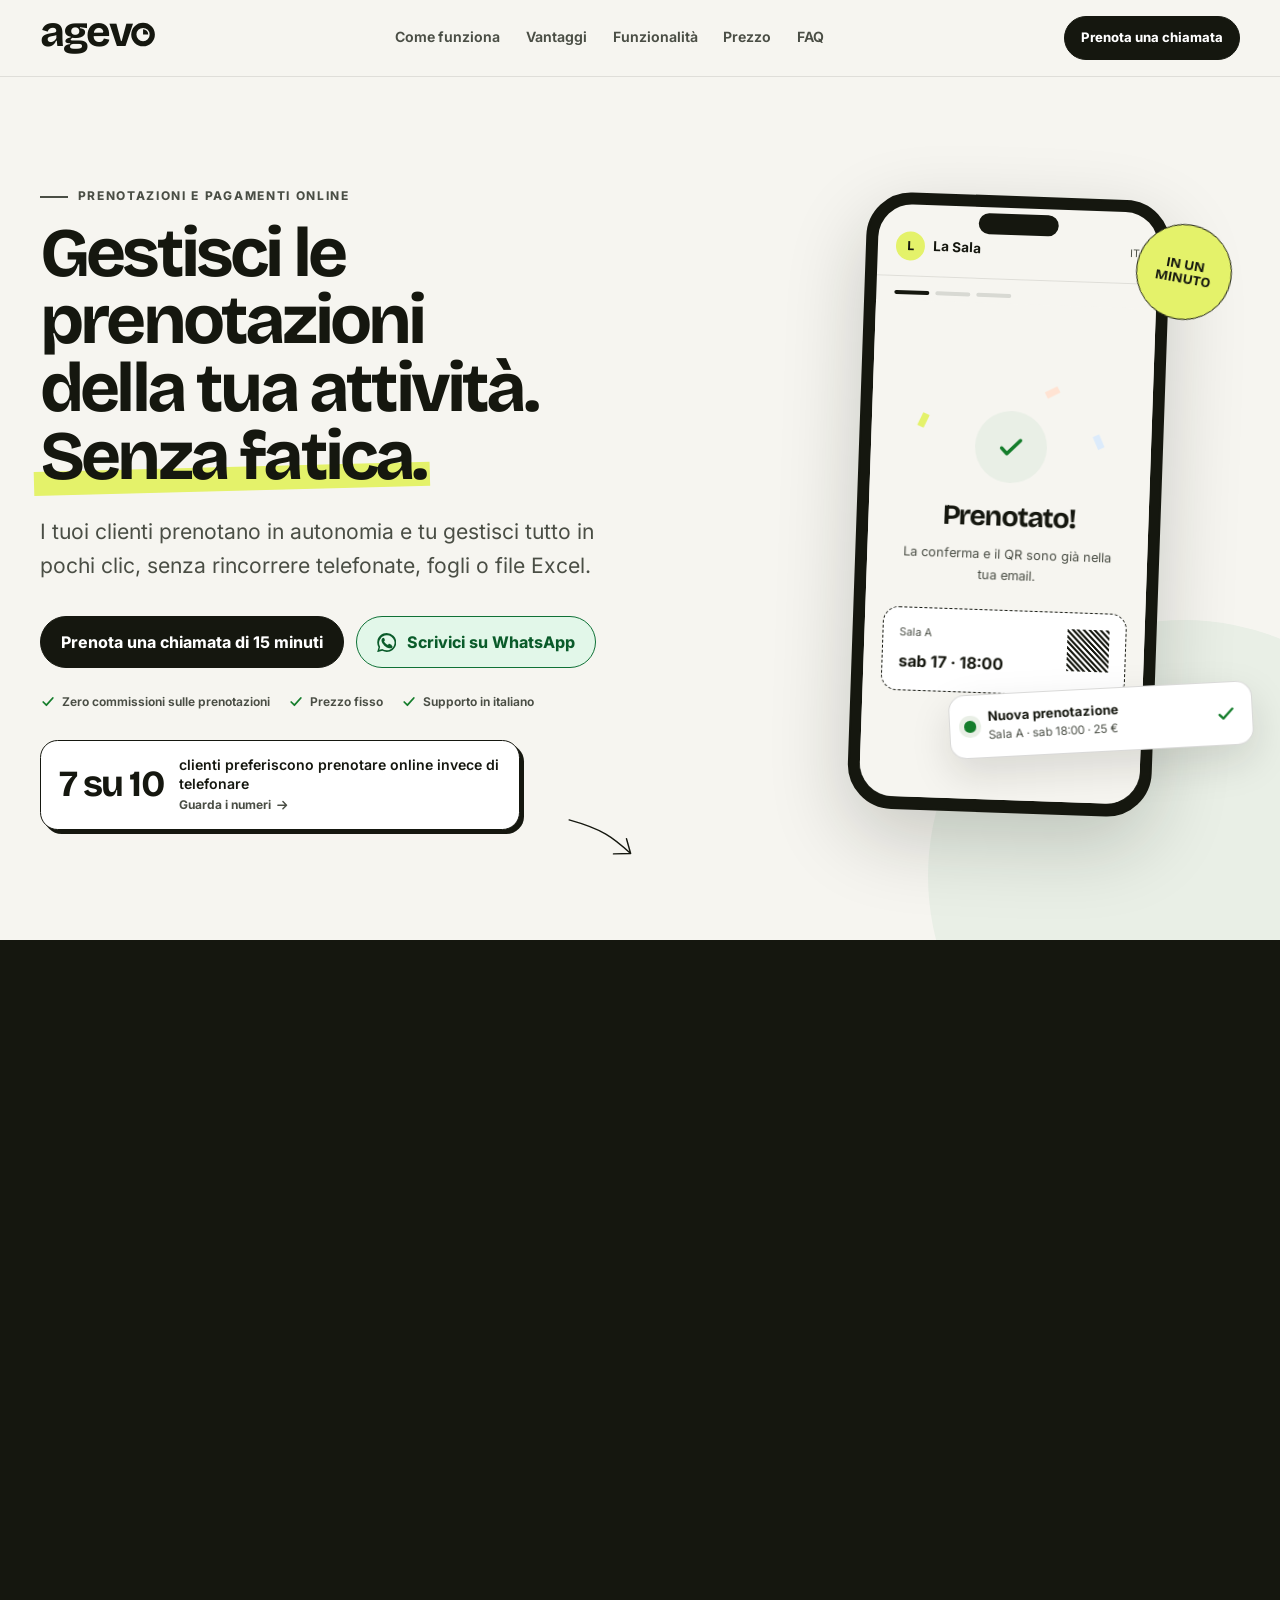
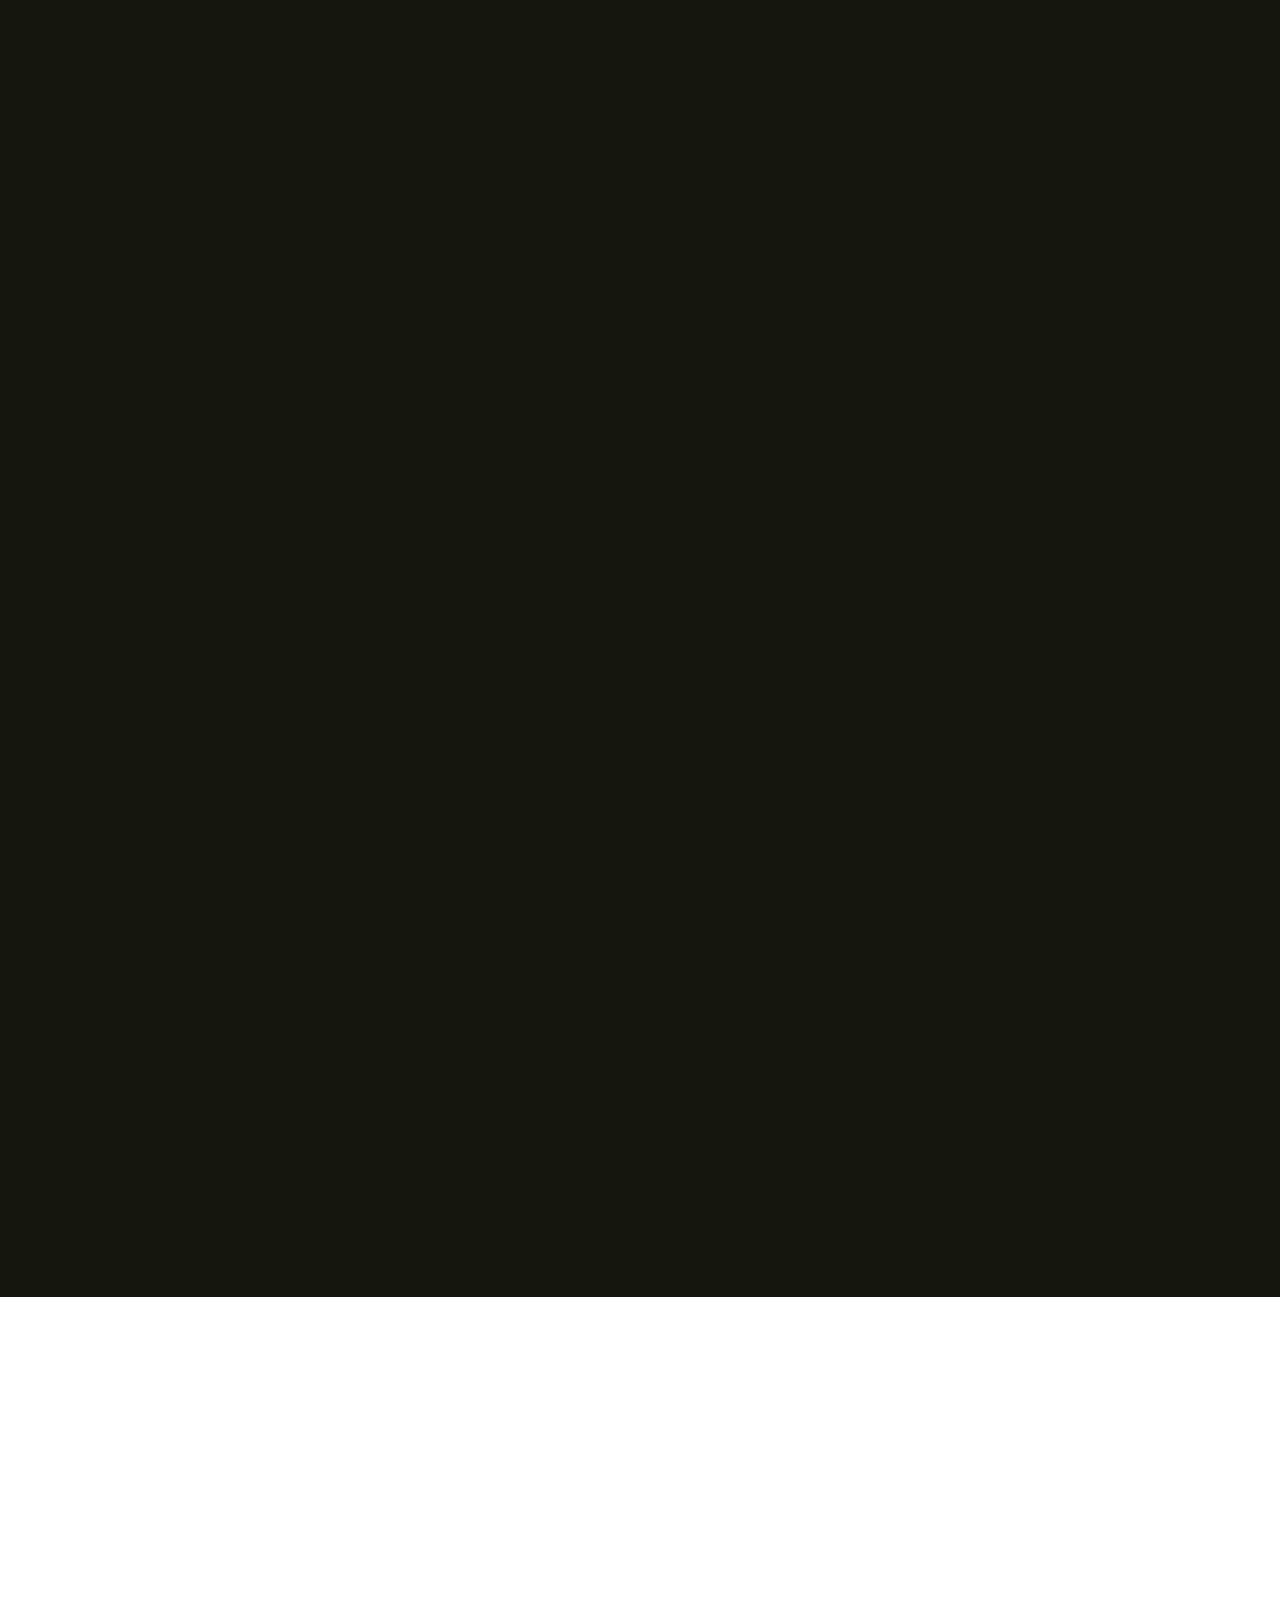
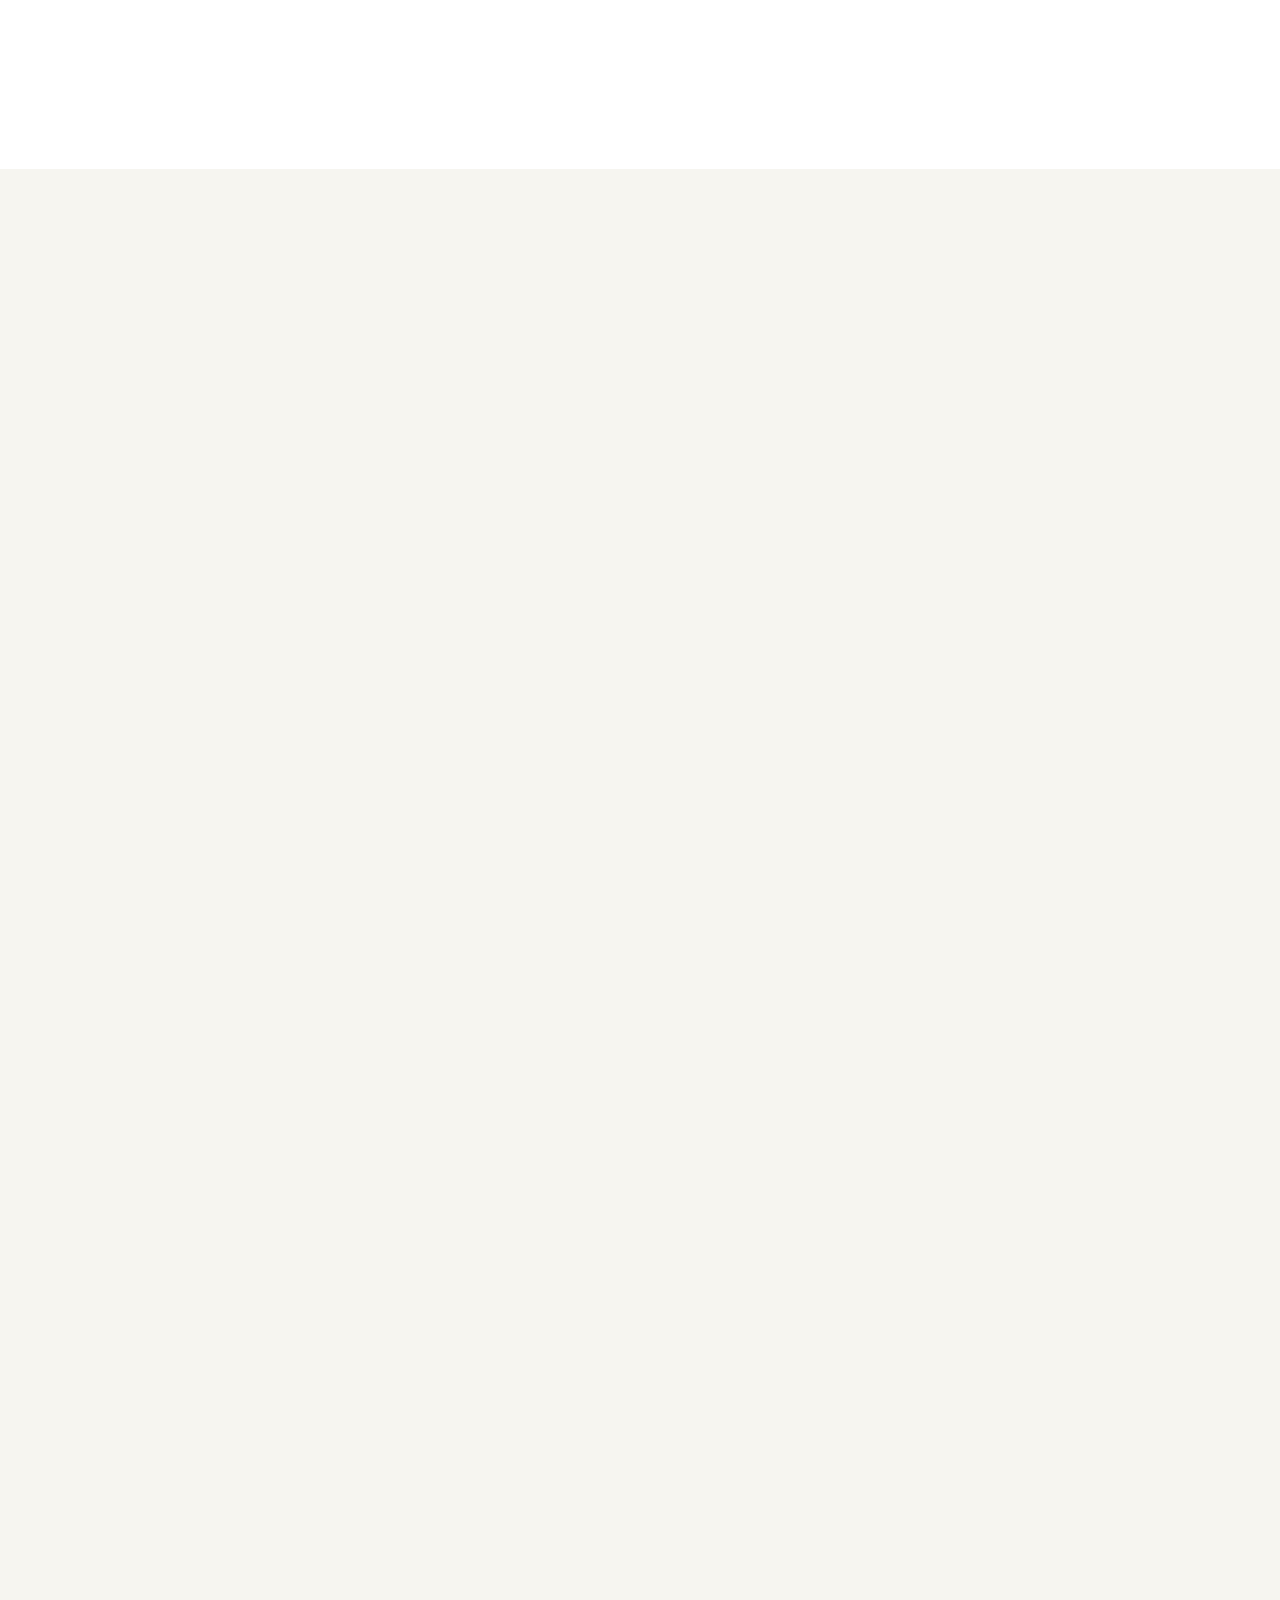
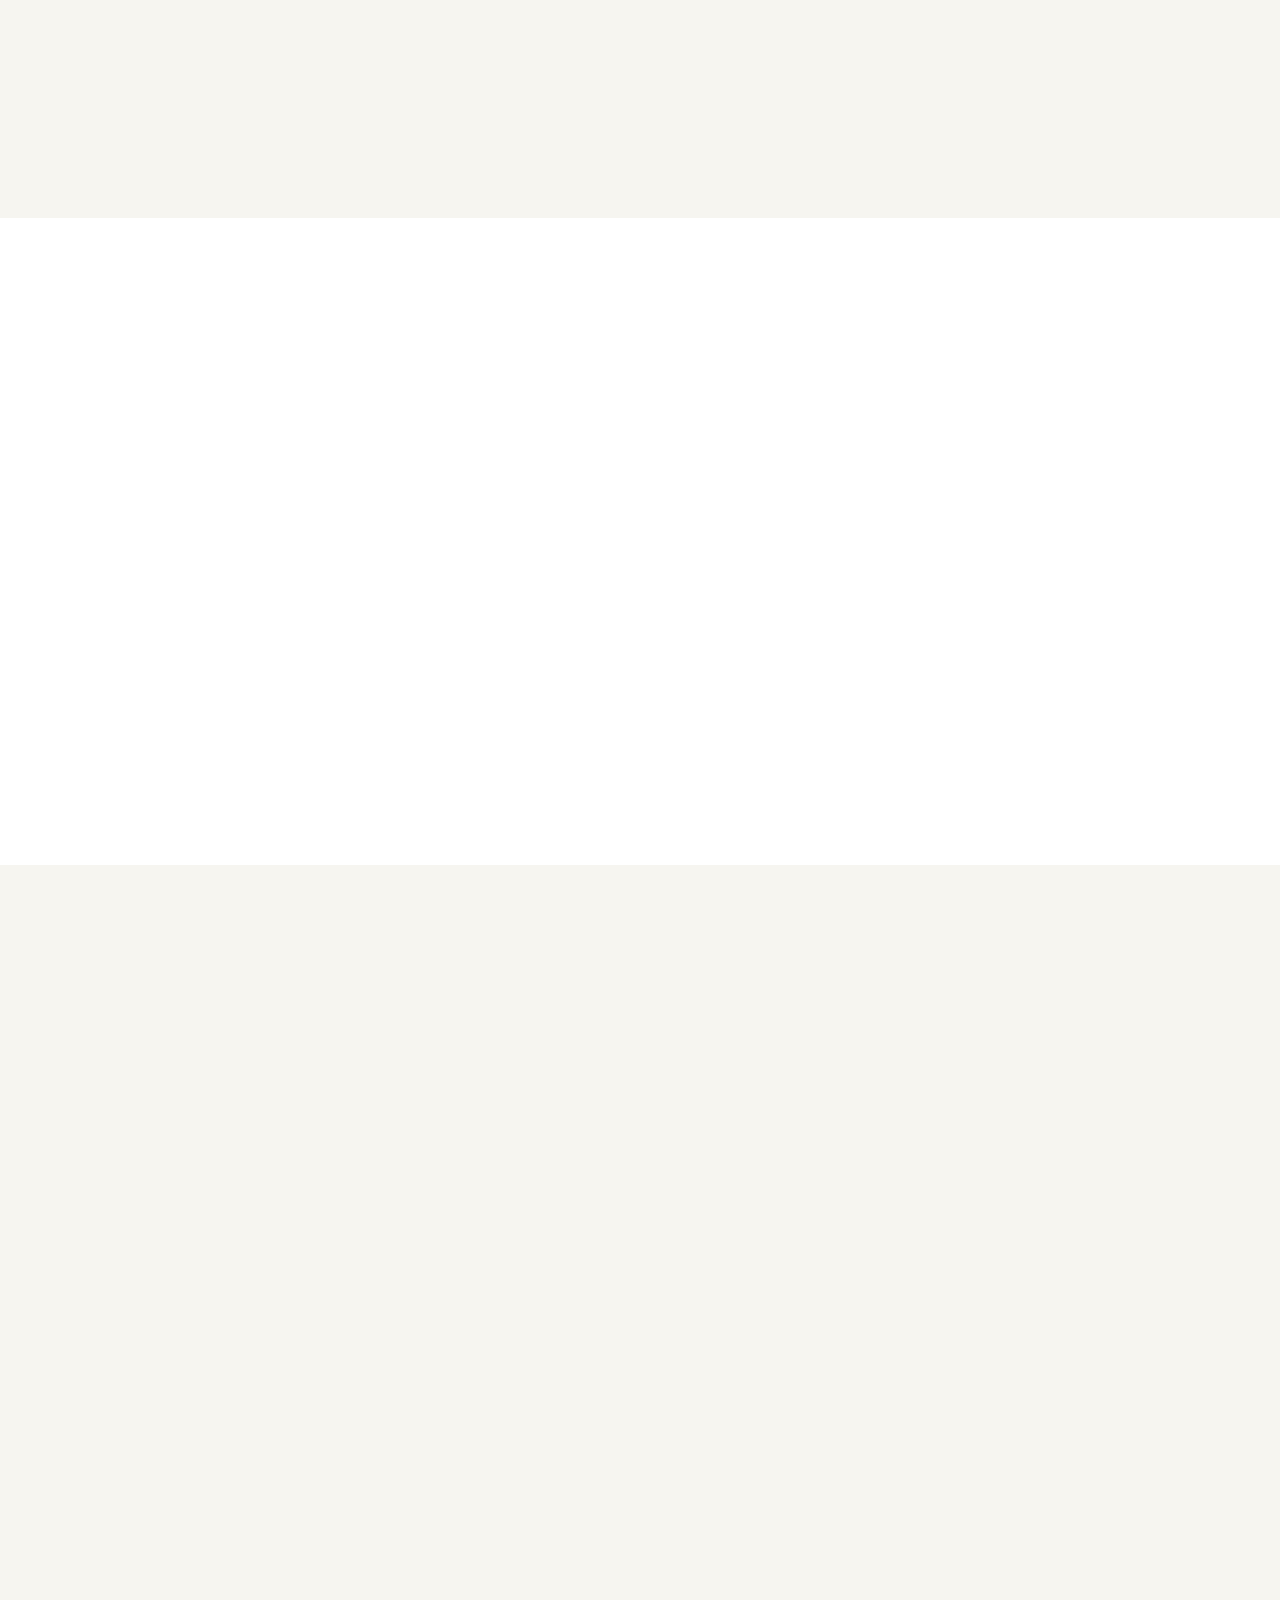
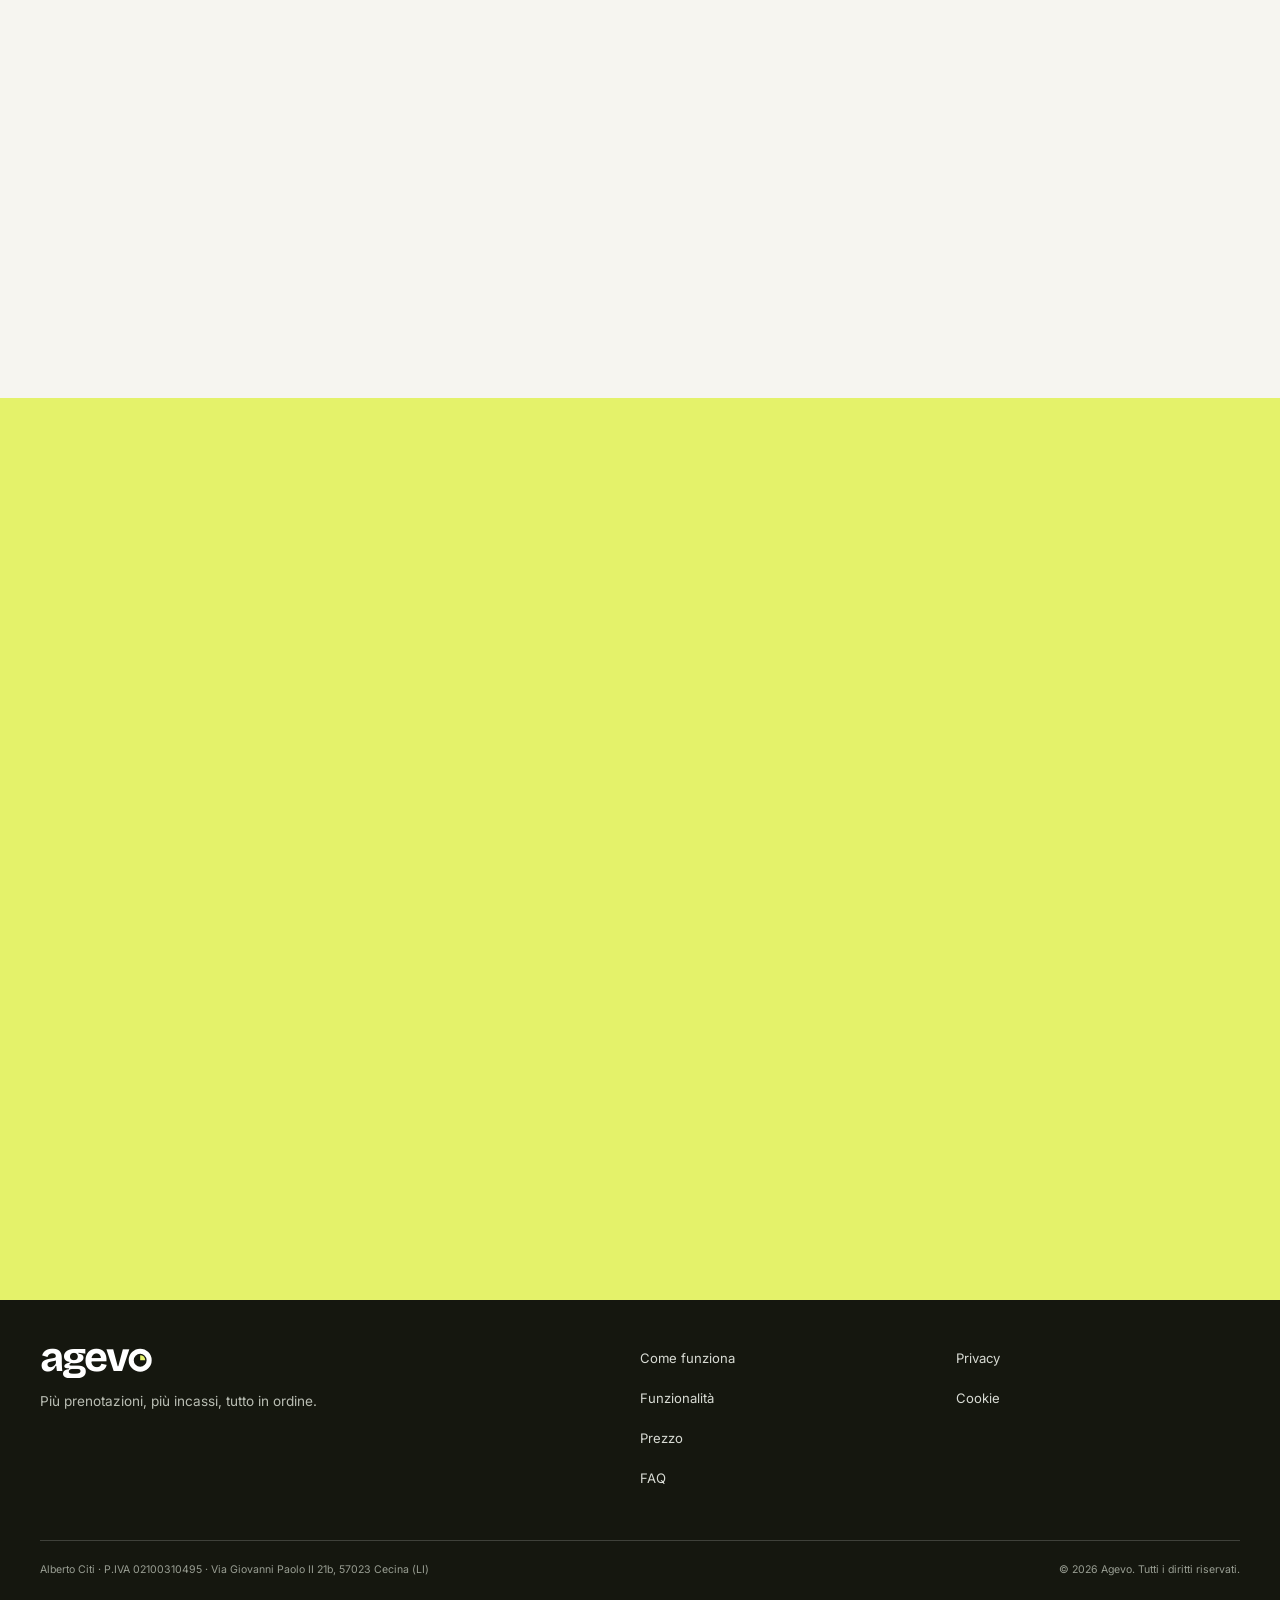
==== commit 1e9f1241: "Deploy da dymora-booking@22badd8" ====
--- a/index.html
+++ b/index.html
@@ -1 +1 @@
-<!DOCTYPE html><html lang="it"><head><meta charset="UTF-8"><meta name="viewport" content="width=device-width, initial-scale=1"><meta name="theme-color" content="#f6f5f0"><meta name="description" content="Agevo porta online le prenotazioni della tua attività: i clienti vedono gli orari liberi, prenotano e pagano in un minuto. Report, servizi extra, abbonamenti e buoni regalo. Prezzo fisso, zero commissioni Agevo."><link rel="canonical" href="https://agevo.dymora.eu/"><link rel="icon" href="/favicon.svg" type="image/svg+xml"><link rel="preload" href="/_astro/bricolage-grotesque-latin-wght-normal.DLoelf7F.woff2" as="font" type="font/woff2" crossorigin><link rel="preload" href="/_astro/inter-latin-wght-normal.Dx4kXJAl.woff2" as="font" type="font/woff2" crossorigin><meta property="og:type" content="website"><meta property="og:locale" content="it_IT"><meta property="og:site_name" content="Agevo"><meta property="og:title" content="Agevo — Prenotazioni e pagamenti online per non perdere più incassi"><meta property="og:description" content="Agevo porta online le prenotazioni della tua attività: i clienti vedono gli orari liberi, prenotano e pagano in un minuto. Report, servizi extra, abbonamenti e buoni regalo. Prezzo fisso, zero commissioni Agevo."><meta property="og:url" content="https://agevo.dymora.eu/"><meta property="og:image" content="https://agevo.dymora.eu/og-agevo.png"><meta property="og:image:width" content="1200"><meta property="og:image:height" content="630"><meta name="twitter:card" content="summary_large_image"><meta name="twitter:title" content="Agevo — Prenotazioni e pagamenti online per non perdere più incassi"><meta name="twitter:description" content="Agevo porta online le prenotazioni della tua attività: i clienti vedono gli orari liberi, prenotano e pagano in un minuto. Report, servizi extra, abbonamenti e buoni regalo. Prezzo fisso, zero commissioni Agevo."><meta name="twitter:image" content="https://agevo.dymora.eu/og-agevo.png"><title>Agevo — Prenotazioni e pagamenti online per non perdere più incassi</title><script type="application/ld+json">{"@context":"https://schema.org","@graph":[{"@type":"Organization","name":"Agevo","url":"https://agevo.dymora.eu","email":"info@dymora.eu"},{"@type":"SoftwareApplication","name":"Agevo","applicationCategory":"BusinessApplication","operatingSystem":"Web","description":"Agevo porta online le prenotazioni della tua attività: i clienti vedono gli orari liberi, prenotano e pagano in un minuto. Report, servizi extra, abbonamenti e buoni regalo. Prezzo fisso, zero commissioni Agevo.","offers":[{"@type":"Offer","name":"Piano annuale","price":828,"priceCurrency":"EUR"},{"@type":"Offer","name":"Piano mensile","price":79,"priceCurrency":"EUR"}]}]}</script><meta http-equiv="content-security-policy" content="default-src 'self';img-src 'self' data:;font-src 'self';connect-src 'self' https://script.google.com https://script.googleusercontent.com;form-action 'self' https://script.google.com;base-uri 'self';object-src 'none'; script-src 'self' 'sha256-Zwm9ZNeRJJUbSw9g3V161LFEaI15O9jPET10l2voU/4=' 'sha256-wHfckzg8xlhjogYlxuIhLeMAhO4a0CWV2Rhee8F5FHM=' 'sha256-A8jd3xZKqwVl6QTXkm2/uMkyAStGN6CLufEYXWx6ihw=' 'sha256-fYfZYmweJ17fstFdOmrN+zPg8GNyAulokll8GKqzinM=' 'sha256-ubpLmjCofQ5EklMTE4S3W16TAaPObsevyUeHU0HDpbA=' 'sha256-BF0290pkb3jxQsE7z00xR8Imp8X34FLC88L0lkMnrGw=' 'sha256-QzWFZi+FLIx23tnm9SBU4aEgx4x8DsuASP07mfqol/c=' 'sha256-0chmwFk0zaA528yFfGV7J9ppIpdfTPPULncDF3WG7Zs=' 'sha256-eIXWvAmxkr251LJZkjniEK5LcPF3NkapbJepohwYRIc=' 'sha256-Q2BPg90ZMplYY+FSdApNErhpWafg2hcRRbndmvxuL/Q='; style-src 'self' 'sha256-bG+nCBg2JIIu9OyKeaSP/yzFEGf59I6d6W4z6r/5l9E=' 'sha256-DWNaTawub8O4BiWcRA+0PSoRLyxHefwmbRlAvd4SF8g=' 'sha256-in7I2kAAWDCHfZvuVadRyv8QVe4h9kVnygH2kVbz+1o=' 'sha256-47DEQpj8HBSa+/TImW+5JCeuQeRkm5NMpJWZG3hSuFU=';"><link rel="stylesheet" href="/_astro/Logo.BDZhYhZf.css"><link rel="stylesheet" href="/_astro/Footer.DIUwHYtL.css"><link rel="stylesheet" href="/_astro/index.CEficSjK.css"></head><body><a class="skip-link" href="#main" data-astro-cid-nen7h5rs>Vai al contenuto</a><header class="site-header" data-header data-astro-cid-nen7h5rs><div class="container-page header-inner" data-astro-cid-nen7h5rs><a class="logo-link" href="/" aria-label="Agevo, pagina principale" data-astro-cid-nen7h5rs><svg class viewBox="0 0 92 25" role="img" aria-label="Agevo" data-astro-cid-f7espo7c><text x="0" y="19" fill="currentColor" font-family="Bricolage Grotesque Variable, sans-serif" font-size="34" font-weight="720" letter-spacing="-1.87" data-astro-cid-f7espo7c>agev</text><circle cx="82.31" cy="10.02" r="7.37" fill="none" stroke="currentColor" stroke-width="4.16" data-astro-cid-f7espo7c></circle><path d="M82.31 10.02V5.86a4.16 4.16 0 0 1 4.16 4.16Z" class="logo-accent" data-astro-cid-f7espo7c></path></svg></a><nav class="desktop-nav" aria-label="Navigazione principale" data-astro-cid-nen7h5rs><a href="/#come-funziona" data-astro-cid-nen7h5rs>Come funziona</a><a href="/#vantaggi" data-astro-cid-nen7h5rs>Vantaggi</a><a href="/#funzionalita" data-astro-cid-nen7h5rs>Funzionalità</a><a href="/#prezzo" data-astro-cid-nen7h5rs>Prezzo</a><a href="/#faq" data-astro-cid-nen7h5rs>FAQ</a></nav><a class="button-primary header-cta" href="/prenota-chiamata" data-astro-cid-nen7h5rs>Prenota una chiamata</a><button class="menu-button" type="button" aria-expanded="false" aria-controls="mobile-menu" aria-label="Apri il menu" data-menu-button data-astro-cid-nen7h5rs><span data-astro-cid-nen7h5rs></span><span data-astro-cid-nen7h5rs></span><span data-astro-cid-nen7h5rs></span></button></div><div id="mobile-menu" class="mobile-menu" hidden data-mobile-menu data-astro-cid-nen7h5rs><nav aria-label="Navigazione mobile" data-astro-cid-nen7h5rs><a href="/#come-funziona" data-astro-cid-nen7h5rs>Come funziona</a><a href="/#vantaggi" data-astro-cid-nen7h5rs>Vantaggi</a><a href="/#funzionalita" data-astro-cid-nen7h5rs>Funzionalità</a><a href="/#prezzo" data-astro-cid-nen7h5rs>Prezzo</a><a href="/#faq" data-astro-cid-nen7h5rs>FAQ</a></nav></div></header><div class="mobile-actions" aria-label="Contatti rapidi" data-astro-cid-nen7h5rs><a class="button-primary" href="/prenota-chiamata" data-astro-cid-nen7h5rs>Prenota una chiamata</a><a class="whatsapp-mini" href="https://wa.me/393513147035?text=Ciao%20Agevo%2C%20vorrei%20capire%20come%20semplificare%20le%20prenotazioni%20della%20mia%20attivit%C3%A0." target="_blank" rel="noopener noreferrer" aria-label="Scrivici su WhatsApp" data-astro-cid-nen7h5rs><svg viewBox="0 0 24 24" aria-hidden="true" data-astro-cid-nen7h5rs><path d="M20.5 3.5A11.8 11.8 0 0 0 12.1 0C5.6 0 .3 5.3.3 11.8c0 2.1.6 4.1 1.6 5.9L.2 24l6.4-1.7a11.8 11.8 0 0 0 5.6 1.4h.1c6.5 0 11.8-5.3 11.8-11.8 0-3.2-1.3-6.1-3.6-8.4Zm-8.3 18.2c-1.8 0-3.6-.5-5.1-1.4l-.4-.2-3.8 1 1-3.7-.2-.4A9.7 9.7 0 1 1 22 11.9c0 5.4-4.4 9.8-9.8 9.8Zm5.4-7.3c-.3-.1-1.8-.9-2.1-1-.3-.1-.5-.1-.7.2l-.9 1.1c-.2.2-.4.2-.7.1-1.8-.9-3-1.6-4.2-3.7-.3-.6.3-.6.9-1.9.1-.2 0-.4 0-.6l-.9-2c-.2-.6-.5-.5-.7-.5h-.6c-.2 0-.6.1-.9.4-.3.4-1.2 1.2-1.2 2.9 0 1.7 1.3 3.4 1.4 3.6.2.2 2.5 3.8 6 5.3 2.2.9 3 .9 4.1.8.7-.1 1.8-.7 2-1.4.3-.7.3-1.3.2-1.4-.1-.2-.3-.2-.6-.4Z" data-astro-cid-nen7h5rs></path></svg></a></div><script type="module">var e=document.querySelector(`[data-menu-button]`),t=document.querySelector(`[data-mobile-menu]`),n=()=>{e&&t&&(e.setAttribute(`aria-expanded`,`false`),e.setAttribute(`aria-label`,`Apri il menu`),t.hidden=!0)};e?.addEventListener(`click`,()=>{if(!t)return;let n=e.getAttribute(`aria-expanded`)===`true`;e.setAttribute(`aria-expanded`,String(!n)),e.setAttribute(`aria-label`,n?`Apri il menu`:`Chiudi il menu`),t.hidden=n}),t?.querySelectorAll(`a`).forEach(e=>e.addEventListener(`click`,n)),document.addEventListener(`keydown`,t=>{t.key===`Escape`&&e?.getAttribute(`aria-expanded`)===`true`&&(n(),e.focus())}),window.addEventListener(`resize`,()=>{window.innerWidth>=768&&n()});</script><main id="main"><section class="hero" aria-labelledby="hero-title" data-astro-cid-ge2uvauf><div class="container-page hero-grid" data-astro-cid-ge2uvauf><div class="hero-copy" data-astro-cid-ge2uvauf><p class="section-kicker" data-astro-cid-ge2uvauf>Prenotazioni e pagamenti online</p><h1 id="hero-title" class="display-title" data-astro-cid-ge2uvauf><span class="title-line" data-astro-cid-ge2uvauf>Gestisci le prenotazioni</span><span class="title-line" data-astro-cid-ge2uvauf>della tua attività.</span><mark data-astro-cid-ge2uvauf>Senza fatica.</mark></h1><p class="hero-lead" data-astro-cid-ge2uvauf>I tuoi clienti prenotano in autonomia e tu gestisci tutto in pochi clic, senza rincorrere telefonate, fogli o file Excel.</p><div class="hero-actions" data-astro-cid-ge2uvauf><a class="button-primary" href="/prenota-chiamata" data-astro-cid-ge2uvauf>Prenota una chiamata di 15 minuti</a><a class="button-whatsapp" href="https://wa.me/393513147035?text=Ciao%20Agevo%2C%20vorrei%20capire%20come%20semplificare%20le%20prenotazioni%20della%20mia%20attivit%C3%A0." target="_blank" rel="noopener noreferrer" data-astro-cid-ge2uvauf><svg viewBox="0 0 24 24" aria-hidden="true" data-astro-cid-ge2uvauf><path d="M20.5 3.5A11.8 11.8 0 0 0 12.1 0C5.6 0 .3 5.3.3 11.8c0 2.1.6 4.1 1.6 5.9L.2 24l6.4-1.7a11.8 11.8 0 0 0 5.6 1.4h.1c6.5 0 11.8-5.3 11.8-11.8 0-3.2-1.3-6.1-3.6-8.4Zm-8.3 18.2c-1.8 0-3.6-.5-5.1-1.4l-.4-.2-3.8 1 1-3.7-.2-.4A9.7 9.7 0 1 1 22 11.9c0 5.4-4.4 9.8-9.8 9.8Zm5.4-7.3c-.3-.1-1.8-.9-2.1-1-.3-.1-.5-.1-.7.2l-.9 1.1c-.2.2-.4.2-.7.1-1.8-.9-3-1.6-4.2-3.7-.3-.6.3-.6.9-1.9.1-.2 0-.4 0-.6l-.9-2c-.2-.6-.5-.5-.7-.5h-.6c-.2 0-.6.1-.9.4-.3.4-1.2 1.2-1.2 2.9 0 1.7 1.3 3.4 1.4 3.6.2.2 2.5 3.8 6 5.3 2.2.9 3 .9 4.1.8.7-.1 1.8-.7 2-1.4.3-.7.3-1.3.2-1.4-.1-.2-.3-.2-.6-.4Z" data-astro-cid-ge2uvauf></path></svg>Scrivici su WhatsApp</a></div><ul class="hero-proof" aria-label="Punti di forza" data-astro-cid-ge2uvauf><li data-astro-cid-ge2uvauf><svg viewBox="0 0 20 20" aria-hidden="true" data-astro-cid-ge2uvauf><path d="m4 10 4 4 8-9" data-astro-cid-ge2uvauf></path></svg>Zero commissioni sulle prenotazioni</li><li data-astro-cid-ge2uvauf><svg viewBox="0 0 20 20" aria-hidden="true" data-astro-cid-ge2uvauf><path d="m4 10 4 4 8-9" data-astro-cid-ge2uvauf></path></svg>Prezzo fisso</li><li data-astro-cid-ge2uvauf><svg viewBox="0 0 20 20" aria-hidden="true" data-astro-cid-ge2uvauf><path d="m4 10 4 4 8-9" data-astro-cid-ge2uvauf></path></svg>Supporto in italiano</li></ul><a class="hero-stat" href="#clienti-online" data-astro-cid-ge2uvauf><strong data-astro-cid-ge2uvauf>7 su 10</strong><span data-astro-cid-ge2uvauf>clienti preferiscono prenotare online invece di telefonare</span><em data-astro-cid-ge2uvauf>Guarda i numeri<svg viewBox="0 0 20 20" aria-hidden="true" data-astro-cid-ge2uvauf><path d="M4 10h12m-5-5 5 5-5 5" data-astro-cid-ge2uvauf></path></svg></em></a></div><div class="hero-visual" data-astro-cid-ge2uvauf><div class="booking-visual" aria-label="Esempio animato del flusso di prenotazione Agevo" data-astro-cid-67rg3zf2><div class="phone" data-astro-cid-67rg3zf2><div class="phone__top" data-astro-cid-67rg3zf2><span data-astro-cid-67rg3zf2></span></div><div class="phone__screen" data-astro-cid-67rg3zf2><div class="brand-row" data-astro-cid-67rg3zf2><span class="brand-mark" data-astro-cid-67rg3zf2>L</span><strong data-astro-cid-67rg3zf2>La Sala</strong><span class="tiny" data-astro-cid-67rg3zf2>IT</span></div><div class="progress" data-astro-cid-67rg3zf2><i data-astro-cid-67rg3zf2></i><i data-astro-cid-67rg3zf2></i><i data-astro-cid-67rg3zf2></i></div><div class="flow flow--one" data-astro-cid-67rg3zf2><span class="step-label" data-astro-cid-67rg3zf2>1 · Scegli il giorno</span><p class="mock-title" data-astro-cid-67rg3zf2>Quando vieni?</p><div class="calendar-head" data-astro-cid-67rg3zf2><b data-astro-cid-67rg3zf2>Ottobre 2026</b><span data-astro-cid-67rg3zf2>‹ &nbsp; ›</span></div><div class="week" data-astro-cid-67rg3zf2><span data-astro-cid-67rg3zf2>L</span><span data-astro-cid-67rg3zf2>M</span><span data-astro-cid-67rg3zf2>M</span><span data-astro-cid-67rg3zf2>G</span><span data-astro-cid-67rg3zf2>V</span><span data-astro-cid-67rg3zf2>S</span><span data-astro-cid-67rg3zf2>D</span></div><div class="dates" data-astro-cid-67rg3zf2><span data-astro-cid-67rg3zf2>12</span><span data-astro-cid-67rg3zf2>13</span><span data-astro-cid-67rg3zf2>14</span><span data-astro-cid-67rg3zf2>15</span><span data-astro-cid-67rg3zf2>16</span><b data-astro-cid-67rg3zf2>17</b><span data-astro-cid-67rg3zf2>18</span></div><div class="times" data-astro-cid-67rg3zf2><span data-astro-cid-67rg3zf2>16:00</span><b data-astro-cid-67rg3zf2>18:00<small data-astro-cid-67rg3zf2>ultimi 2 posti</small></b><span data-astro-cid-67rg3zf2>20:00</span></div></div><div class="flow flow--two" data-astro-cid-67rg3zf2><span class="step-label" data-astro-cid-67rg3zf2>2 · Pagamento</span><p class="mock-title" data-astro-cid-67rg3zf2>Quasi fatto.</p><div class="summary" data-astro-cid-67rg3zf2><span data-astro-cid-67rg3zf2>Sala A · sab 17 ott</span><b data-astro-cid-67rg3zf2>25 €</b></div><button type="button" tabindex="-1" data-astro-cid-67rg3zf2><svg viewBox="0 0 24 24" aria-hidden="true" data-astro-cid-67rg3zf2><path d="M16.8 12.8c0-2.6 2.1-3.8 2.2-3.9a4.6 4.6 0 0 0-3.6-2c-1.5-.2-3 1-3.8 1-.8 0-2-1-3.3-1-1.7 0-3.3 1-4.2 2.6-1.8 3.1-.5 7.8 1.3 10.3.9 1.2 1.9 2.6 3.2 2.5 1.3-.1 1.8-.8 3.4-.8 1.6 0 2 .8 3.4.8 1.4 0 2.3-1.3 3.1-2.5 1-1.4 1.4-2.8 1.4-2.9-.1 0-3.1-1.2-3.1-4.1Z" data-astro-cid-67rg3zf2></path><path d="M14.4 5.3c.7-.9 1.2-2.1 1-3.3-1 .1-2.3.7-3 1.6-.7.8-1.2 2-.9 3.2 1.1.1 2.2-.6 2.9-1.5Z" data-astro-cid-67rg3zf2></path></svg> Pay</button><p class="safe" data-astro-cid-67rg3zf2>Pagamento protetto · Ricevuta via email</p></div><div class="flow flow--three" data-astro-cid-67rg3zf2><div class="success-ring" data-astro-cid-67rg3zf2><svg viewBox="0 0 24 24" aria-hidden="true" data-astro-cid-67rg3zf2><path d="m5 13 4 4L19 7" data-astro-cid-67rg3zf2></path></svg></div><p class="mock-title" data-astro-cid-67rg3zf2>Prenotato!</p><p class="success-copy" data-astro-cid-67rg3zf2>La conferma e il QR sono già nella tua email.</p><div class="ticket" data-astro-cid-67rg3zf2><span data-astro-cid-67rg3zf2>Sala A</span><b data-astro-cid-67rg3zf2>sab 17 · 18:00</b><i data-astro-cid-67rg3zf2>QR</i></div><span class="confetti confetti--a" data-astro-cid-67rg3zf2></span><span class="confetti confetti--b" data-astro-cid-67rg3zf2></span><span class="confetti confetti--c" data-astro-cid-67rg3zf2></span></div></div></div><div class="owner-note" data-astro-cid-67rg3zf2><div class="notification" aria-label="Esempio di notifica: nuova prenotazione, Sala A, sabato alle 18, 25 euro" data-astro-cid-iulg3h6s><span class="notification__dot" aria-hidden="true" data-astro-cid-iulg3h6s></span><div data-astro-cid-iulg3h6s><strong data-astro-cid-iulg3h6s>Nuova prenotazione</strong><p data-astro-cid-iulg3h6s>Sala A · sab 18:00 · 25 €</p></div><svg viewBox="0 0 24 24" aria-hidden="true" data-astro-cid-iulg3h6s><path d="m5 13 4 4L19 7" data-astro-cid-iulg3h6s></path></svg></div></div><span class="sticker" data-astro-cid-67rg3zf2>in un<br data-astro-cid-67rg3zf2>minuto</span></div></div></div><svg class="hero-scribble" viewBox="0 0 180 80" aria-hidden="true" data-astro-cid-ge2uvauf><path d="M5 10c48 8 64 18 91 38m0 0-8-20m8 20-24 3" data-astro-cid-ge2uvauf></path></svg></section><section class="section-space stats" id="clienti-online" aria-labelledby="stats-title" data-astro-cid-nbcx6anq><div class="container-page" data-astro-cid-nbcx6anq><div class="stats-head reveal" data-astro-cid-nbcx6anq><p class="section-kicker" data-astro-cid-nbcx6anq>Perché Agevo</p><h2 id="stats-title" class="section-title" data-astro-cid-nbcx6anq>Meno lavoro manuale per te. Più libertà per i tuoi clienti.</h2><p class="section-lead" data-astro-cid-nbcx6anq>Agevo raccoglie e organizza le prenotazioni anche mentre sei chiuso o impegnato nel pieno del servizio. Tu ritrovi tempo e controllo; i clienti prenotano quando preferiscono.</p></div><div class="reasons-grid" data-astro-cid-nbcx6anq><article class="reason-card reveal" data-astro-cid-nbcx6anq><span data-astro-cid-nbcx6anq>Per te</span><h3 data-astro-cid-nbcx6anq>Prenotazioni aperte, anche quando tu non lo sei</h3><p data-astro-cid-nbcx6anq>Ricevi prenotazioni online 24/7, anche mentre lavori.</p></article><article class="reason-card reveal" data-astro-cid-nbcx6anq><span data-astro-cid-nbcx6anq>Per te</span><h3 data-astro-cid-nbcx6anq>Tutto in ordine, senza errori manuali</h3><p data-astro-cid-nbcx6anq>Posti e calendario si aggiornano da soli, senza doppioni o errori.</p></article><article class="reason-card reveal" data-astro-cid-nbcx6anq><span data-astro-cid-nbcx6anq>Per te</span><h3 data-astro-cid-nbcx6anq>Dati utili per far crescere il business</h3><p data-astro-cid-nbcx6anq>Segui incassi, periodi forti e posti vuoti da un unico storico.</p></article><article class="reason-card reason-card--customer reveal" data-astro-cid-nbcx6anq><span data-astro-cid-nbcx6anq>Per i tuoi clienti</span><h3 data-astro-cid-nbcx6anq>Un’esperienza che i clienti preferiscono</h3><p data-astro-cid-nbcx6anq>Orari, prenotazioni e pagamenti in pochi clic, senza telefonare.</p></article></div><h3 class="proof-title reveal" data-astro-cid-nbcx6anq>Perché piace anche ai tuoi clienti</h3><ul class="stats-grid" data-astro-cid-nbcx6anq><li class="stat-card reveal" data-astro-cid-nbcx6anq><strong data-astro-cid-nbcx6anq>7 su 10</strong><span data-astro-cid-nbcx6anq>sceglierebbero di prenotare online, potendo scegliere</span></li><li class="stat-card reveal" data-astro-cid-nbcx6anq><strong data-astro-cid-nbcx6anq>22%</strong><span data-astro-cid-nbcx6anq>sceglierebbe invece di telefonare</span></li><li class="stat-card reveal" data-astro-cid-nbcx6anq><strong data-astro-cid-nbcx6anq>94%</strong><span data-astro-cid-nbcx6anq>sceglie più volentieri un’attività nuova se può prenotare online</span></li></ul><p class="stats-source reveal" data-astro-cid-nbcx6anq>Fonte: GetApp, sondaggio su 217 consumatori negli Stati Uniti, marzo 2021. <a href="https://www.getapp.com/resources/research-online-booking-importance-of-appointment-scheduling/" target="_blank" rel="noopener noreferrer" data-astro-cid-nbcx6anq>Leggi lo studio</a></p></div></section><section class="section-space how" id="come-funziona" aria-labelledby="how-title" data-astro-cid-l43jfdkk><div class="container-page" data-astro-cid-l43jfdkk><div class="reveal" data-astro-cid-l43jfdkk><p class="section-kicker" data-astro-cid-l43jfdkk>Come funziona</p><h2 id="how-title" class="section-title" data-astro-cid-l43jfdkk>Tre passaggi per loro. Zero rincorse per te.</h2></div><div class="steps" data-how-steps data-astro-cid-l43jfdkk><article class="step reveal" data-astro-cid-l43jfdkk><span data-astro-cid-l43jfdkk>01</span><div class="step-mock" data-astro-cid-l43jfdkk><div class="booking-calendar booking-calendar--compact booking-calendar--animated" aria-hidden="true" data-astro-cid-zh3u2zex><div class="booking-calendar__bar" data-astro-cid-zh3u2zex><div data-astro-cid-zh3u2zex><i data-astro-cid-zh3u2zex></i><i data-astro-cid-zh3u2zex></i><i data-astro-cid-zh3u2zex></i></div><span data-astro-cid-zh3u2zex>Calendario prenotazioni</span><b data-astro-cid-zh3u2zex>Oggi</b></div><div class="booking-calendar__body" data-astro-cid-zh3u2zex><div class="mini-month" data-astro-cid-zh3u2zex><div class="mini-month__head" data-astro-cid-zh3u2zex><strong data-astro-cid-zh3u2zex>Ottobre</strong><span data-astro-cid-zh3u2zex>‹ &nbsp; ›</span></div><div class="weekdays" data-astro-cid-zh3u2zex><span data-astro-cid-zh3u2zex>L</span><span data-astro-cid-zh3u2zex>M</span><span data-astro-cid-zh3u2zex>M</span><span data-astro-cid-zh3u2zex>G</span><span data-astro-cid-zh3u2zex>V</span><span data-astro-cid-zh3u2zex>S</span><span data-astro-cid-zh3u2zex>D</span></div><div class="dates" data-astro-cid-zh3u2zex><i data-astro-cid-zh3u2zex></i><i data-astro-cid-zh3u2zex></i><i data-astro-cid-zh3u2zex></i><i data-astro-cid-zh3u2zex></i><i data-astro-cid-zh3u2zex></i><i data-astro-cid-zh3u2zex></i><i data-astro-cid-zh3u2zex></i><i data-astro-cid-zh3u2zex></i><i data-astro-cid-zh3u2zex></i><i data-astro-cid-zh3u2zex></i><i class="selected" data-astro-cid-zh3u2zex></i><i data-astro-cid-zh3u2zex></i><i data-astro-cid-zh3u2zex></i><i data-astro-cid-zh3u2zex></i><i data-astro-cid-zh3u2zex></i><i data-astro-cid-zh3u2zex></i><i data-astro-cid-zh3u2zex></i><i data-astro-cid-zh3u2zex></i><i data-astro-cid-zh3u2zex></i><i data-astro-cid-zh3u2zex></i><i data-astro-cid-zh3u2zex></i></div></div><div class="booking-list" data-astro-cid-zh3u2zex><div class="booking-list__head" data-astro-cid-zh3u2zex><span data-astro-cid-zh3u2zex>Sabato 17</span><b data-astro-cid-zh3u2zex>3 prenotazioni</b></div><div class="booking-row" data-astro-cid-zh3u2zex><time data-astro-cid-zh3u2zex>10:00</time><span data-astro-cid-zh3u2zex>Campo 1</span><i data-astro-cid-zh3u2zex>Confermata</i></div><div class="booking-row booking-row--new" data-astro-cid-zh3u2zex><time data-astro-cid-zh3u2zex>11:30</time><span data-astro-cid-zh3u2zex>Sala A</span><i data-astro-cid-zh3u2zex>Nuova</i></div><div class="booking-row" data-astro-cid-zh3u2zex><time data-astro-cid-zh3u2zex>16:00</time><span data-astro-cid-zh3u2zex>Campo 2</span><i data-astro-cid-zh3u2zex>Confermata</i></div></div></div></div></div><h3 data-astro-cid-l43jfdkk>Prenotano in autonomia</h3><p data-astro-cid-l43jfdkk>Giorno e orario sul tuo sito, anche senza registrarsi.</p><svg class="step-arrow" viewBox="0 0 72 28" aria-hidden="true" data-astro-cid-l43jfdkk><path d="M2 12c25-8 42-5 64 3m0 0-9-8m9 8-10 6" data-astro-cid-l43jfdkk></path></svg></article><article class="step reveal" data-astro-cid-l43jfdkk><span data-astro-cid-l43jfdkk>02</span><div class="step-mock" data-astro-cid-l43jfdkk><div class="payment-mock" aria-hidden="true" data-astro-cid-gansty7c><div class="payment-mock__bar" data-astro-cid-gansty7c><div data-astro-cid-gansty7c><i data-astro-cid-gansty7c></i><i data-astro-cid-gansty7c></i><i data-astro-cid-gansty7c></i></div><span data-astro-cid-gansty7c>Pagamento online</span><b data-astro-cid-gansty7c>Protetto</b></div><div class="payment-mock__body" data-astro-cid-gansty7c><div class="credit-card" data-astro-cid-gansty7c><div class="credit-card__top" data-astro-cid-gansty7c><span class="chip" data-astro-cid-gansty7c></span><strong data-astro-cid-gansty7c>VISA</strong></div><p data-astro-cid-gansty7c>•••• &nbsp;•••• &nbsp;•••• &nbsp;4242</p><div class="credit-card__bottom" data-astro-cid-gansty7c><span data-astro-cid-gansty7c>MARIO ROSSI</span><span data-astro-cid-gansty7c>12/29</span></div></div><div class="payment-result" data-astro-cid-gansty7c><svg viewBox="0 0 24 24" data-astro-cid-gansty7c><path d="m5 13 4 4L19 7" data-astro-cid-gansty7c></path></svg><div data-astro-cid-gansty7c><strong data-astro-cid-gansty7c>Pagamento riuscito</strong><span data-astro-cid-gansty7c>25,00 € · Carta •••• 4242</span></div></div></div></div></div><h3 data-astro-cid-l43jfdkk>Pagano online o in sede</h3><p data-astro-cid-l43jfdkk>Scegli tu se farli pagare subito oppure sul posto.</p><svg class="step-arrow" viewBox="0 0 72 28" aria-hidden="true" data-astro-cid-l43jfdkk><path d="M2 12c25-8 42-5 64 3m0 0-9-8m9 8-10 6" data-astro-cid-l43jfdkk></path></svg></article><article class="step reveal" data-astro-cid-l43jfdkk><span data-astro-cid-l43jfdkk>03</span><div class="step-mock" data-astro-cid-l43jfdkk><div class="notification-mock" aria-hidden="true" data-astro-cid-pnwtlyqf><div class="notification-mock__bar" data-astro-cid-pnwtlyqf><div data-astro-cid-pnwtlyqf><i data-astro-cid-pnwtlyqf></i><i data-astro-cid-pnwtlyqf></i><i data-astro-cid-pnwtlyqf></i></div><span data-astro-cid-pnwtlyqf>Centro notifiche</span><b data-astro-cid-pnwtlyqf>Ora</b></div><div class="notification-mock__body" data-astro-cid-pnwtlyqf><div class="notification-card" data-astro-cid-pnwtlyqf><div class="notification-card__logo" data-astro-cid-pnwtlyqf>a</div><div data-astro-cid-pnwtlyqf><strong data-astro-cid-pnwtlyqf>Nuova prenotazione</strong><p data-astro-cid-pnwtlyqf>Sala A · sabato 18:00</p></div><time data-astro-cid-pnwtlyqf>adesso</time></div><div class="calendar-update" data-astro-cid-pnwtlyqf><div data-astro-cid-pnwtlyqf><span data-astro-cid-pnwtlyqf>18:00</span><strong data-astro-cid-pnwtlyqf>Sala A</strong></div><p data-astro-cid-pnwtlyqf>Mario Rossi · 2 persone</p><b data-astro-cid-pnwtlyqf>Confermata</b></div></div></div></div><h3 data-astro-cid-l43jfdkk>Ricevi la notifica</h3><p data-astro-cid-l43jfdkk>E trovi tutto già in ordine nel calendario.</p></article></div></div></section><script type="module">var e=document.querySelector(`[data-how-steps]`),t=window.matchMedia(`(prefers-reduced-motion: reduce)`).matches;if(e&&!t&&`IntersectionObserver`in window){e.classList.add(`can-animate`);let t=new IntersectionObserver(t=>{t.some(e=>e.isIntersecting)&&e.classList.add(`is-playing`)},{threshold:.5});e.querySelectorAll(`.step`).forEach(e=>t.observe(e)),new IntersectionObserver(([t])=>{t.isIntersecting||e.classList.remove(`is-playing`)}).observe(e)}</script><section class="section-space growth" id="vantaggi" aria-labelledby="growth-title" data-astro-cid-kyjahus7><div class="container-page" data-astro-cid-kyjahus7><div class="growth-intro reveal" data-astro-cid-kyjahus7><p class="section-kicker" data-astro-cid-kyjahus7>Vantaggi</p><h2 id="growth-title" class="section-title" data-astro-cid-kyjahus7>Non solo prenotazioni. Uno strumento per guadagnare di più.</h2></div><div class="growth-list" data-astro-cid-kyjahus7><article class="lever tone-sky reveal" aria-labelledby="lever-reports" data-astro-cid-kyjahus7><div class="lever-copy" data-astro-cid-kyjahus7><p class="lever-kicker" data-astro-cid-kyjahus7><span data-astro-cid-kyjahus7>01</span>Più controllo</p><h3 id="lever-reports" data-astro-cid-kyjahus7>Vedi dove guadagni e dove perdi.</h3><p class="lever-body" data-astro-cid-kyjahus7>Quando tieni tutto a mano, non vedi cosa sta succedendo. Agevo ti mostra incassi, giorni e orari migliori, posti rimasti vuoti e, con il check-in, clienti che non si presentano. Trovi cosa non funziona e lo sistemi.</p><ul data-astro-cid-kyjahus7><li data-astro-cid-kyjahus7><svg viewBox="0 0 20 20" aria-hidden="true" data-astro-cid-kyjahus7><path d="m4 10 4 4 8-9" data-astro-cid-kyjahus7></path></svg>Incassi giorno per giorno, confrontati con il periodo prima</li><li data-astro-cid-kyjahus7><svg viewBox="0 0 20 20" aria-hidden="true" data-astro-cid-kyjahus7><path d="m4 10 4 4 8-9" data-astro-cid-kyjahus7></path></svg>Orari pieni e orari vuoti a colpo d’occhio</li><li data-astro-cid-kyjahus7><svg viewBox="0 0 20 20" aria-hidden="true" data-astro-cid-kyjahus7><path d="m4 10 4 4 8-9" data-astro-cid-kyjahus7></path></svg>Prezzi diversi per i giorni e gli orari più richiesti</li><li data-astro-cid-kyjahus7><svg viewBox="0 0 20 20" aria-hidden="true" data-astro-cid-kyjahus7><path d="m4 10 4 4 8-9" data-astro-cid-kyjahus7></path></svg>Tutto pronto da esportare per il commercialista</li></ul></div><div class="lever-visual" data-astro-cid-kyjahus7><div class="report" aria-label="Esempio di report: incassi del mese 8.420 euro, occupazione 74 per cento" data-astro-cid-jqjkcy7v><div class="report__top" data-astro-cid-jqjkcy7v><span data-astro-cid-jqjkcy7v>Ottobre</span><span data-astro-cid-jqjkcy7v>Report</span></div><div class="report__stats" data-astro-cid-jqjkcy7v><div data-astro-cid-jqjkcy7v><small data-astro-cid-jqjkcy7v>Incassi del mese</small><strong data-astro-cid-jqjkcy7v>8.420 €</strong><em data-astro-cid-jqjkcy7v>+12% dal mese scorso</em></div><div data-astro-cid-jqjkcy7v><small data-astro-cid-jqjkcy7v>Occupazione</small><strong data-astro-cid-jqjkcy7v>74%</strong><em data-astro-cid-jqjkcy7v>Sabato è il giorno migliore</em></div></div><svg viewBox="0 0 420 130" role="img" aria-label="Grafico degli incassi in crescita durante il mese" data-astro-cid-jqjkcy7v><path class="grid" d="M15 25H405M15 65H405M15 105H405" data-astro-cid-jqjkcy7v></path><path class="area" d="M15 100C50 88 70 96 105 70S165 86 200 58s60-5 90-28 72 3 115-10v90H15Z" data-astro-cid-jqjkcy7v></path><path class="line" d="M15 100C50 88 70 96 105 70S165 86 200 58s60-5 90-28 72 3 115-10" data-astro-cid-jqjkcy7v></path><circle cx="290" cy="30" r="5" data-astro-cid-jqjkcy7v></circle></svg><div class="report__footer" data-astro-cid-jqjkcy7v><span data-astro-cid-jqjkcy7v>Orario migliore</span><strong data-astro-cid-jqjkcy7v>18:00–20:00</strong></div></div></div></article><article class="lever tone-butter reveal" aria-labelledby="lever-extras" data-astro-cid-kyjahus7><div class="lever-copy" data-astro-cid-kyjahus7><p class="lever-kicker" data-astro-cid-kyjahus7><span data-astro-cid-kyjahus7>02</span>Più incasso</p><h3 id="lever-extras" data-astro-cid-kyjahus7>Vendi di più a ogni prenotazione.</h3><p class="lever-body" data-astro-cid-kyjahus7>Mentre prenota, il cliente sfoglia anche i servizi extra che offri: noleggi, gadget, consumazioni, attività in più. Li aggiunge con un tocco e paga tutto insieme, senza che tu debba proporli.</p><ul data-astro-cid-kyjahus7><li data-astro-cid-kyjahus7><svg viewBox="0 0 20 20" aria-hidden="true" data-astro-cid-kyjahus7><path d="m4 10 4 4 8-9" data-astro-cid-kyjahus7></path></svg>Extra proposti durante l’acquisto, quando il cliente è già convinto</li><li data-astro-cid-kyjahus7><svg viewBox="0 0 20 20" aria-hidden="true" data-astro-cid-kyjahus7><path d="m4 10 4 4 8-9" data-astro-cid-kyjahus7></path></svg>Ogni extra solo dove ha senso: per esempio il picnic soltanto la sera</li><li data-astro-cid-kyjahus7><svg viewBox="0 0 20 20" aria-hidden="true" data-astro-cid-kyjahus7><path d="m4 10 4 4 8-9" data-astro-cid-kyjahus7></path></svg>Le scorte si aggiornano da sole a ogni vendita</li></ul></div><div class="lever-visual" data-astro-cid-kyjahus7><div class="extras" aria-label="Esempio di checkout: campo da padel 40 euro più noleggio racchette e palline, totale 54 euro" data-astro-cid-vfhmbzyt><div class="extras__top" data-astro-cid-vfhmbzyt><span data-astro-cid-vfhmbzyt>Il tuo carrello</span><span data-astro-cid-vfhmbzyt>2 di 3</span></div><div class="extras__main" data-astro-cid-vfhmbzyt><div data-astro-cid-vfhmbzyt><strong data-astro-cid-vfhmbzyt>Campo 1 · Padel</strong><small data-astro-cid-vfhmbzyt>sab 17 ott · 18:00–19:30</small></div><b data-astro-cid-vfhmbzyt>40 €</b></div><p class="extras__label" data-astro-cid-vfhmbzyt>Vuoi aggiungere?</p><ul data-astro-cid-vfhmbzyt><li class="is-added" data-astro-cid-vfhmbzyt><span class="check" aria-hidden="true" data-astro-cid-vfhmbzyt><svg viewBox="0 0 20 20" data-astro-cid-vfhmbzyt><path d="m5 10 3 3 7-7" data-astro-cid-vfhmbzyt></path></svg></span><span data-astro-cid-vfhmbzyt>Noleggio racchette ×2</span><b data-astro-cid-vfhmbzyt>8 €</b></li><li class="is-added" data-astro-cid-vfhmbzyt><span class="check" aria-hidden="true" data-astro-cid-vfhmbzyt><svg viewBox="0 0 20 20" data-astro-cid-vfhmbzyt><path d="m5 10 3 3 7-7" data-astro-cid-vfhmbzyt></path></svg></span><span data-astro-cid-vfhmbzyt>Tubo di palline nuove</span><b data-astro-cid-vfhmbzyt>6 €</b></li><li data-astro-cid-vfhmbzyt><span class="plus" aria-hidden="true" data-astro-cid-vfhmbzyt>+</span><span data-astro-cid-vfhmbzyt>Acqua fresca ×4</span><b data-astro-cid-vfhmbzyt>6 €</b></li></ul><div class="extras__total" data-astro-cid-vfhmbzyt><span data-astro-cid-vfhmbzyt>Totale</span><strong data-astro-cid-vfhmbzyt>54 €</strong></div><span class="extras__badge" data-astro-cid-vfhmbzyt>+14 € di extra</span></div></div></article><article class="lever tone-peach reveal" aria-labelledby="lever-loyalty" data-astro-cid-kyjahus7><div class="lever-copy" data-astro-cid-kyjahus7><p class="lever-kicker" data-astro-cid-kyjahus7><span data-astro-cid-kyjahus7>03</span>Clienti che tornano</p><h3 id="lever-loyalty" data-astro-cid-kyjahus7>Trasforma una prenotazione in un cliente fisso.</h3><p class="lever-body" data-astro-cid-kyjahus7>Abbonamenti, carnet, buoni regalo e codici sconto ti permettono di costruire un rapporto che dura nel tempo. Il cliente torna da te, e tu incassi prima.</p><ul data-astro-cid-kyjahus7><li data-astro-cid-kyjahus7><svg viewBox="0 0 20 20" aria-hidden="true" data-astro-cid-kyjahus7><path d="m4 10 4 4 8-9" data-astro-cid-kyjahus7></path></svg>Abbonamenti con rinnovo automatico e carnet di ingressi</li><li data-astro-cid-kyjahus7><svg viewBox="0 0 20 20" aria-hidden="true" data-astro-cid-kyjahus7><path d="m4 10 4 4 8-9" data-astro-cid-kyjahus7></path></svg>Buoni regalo digitali: li incassi oggi, portano clienti nuovi</li><li data-astro-cid-kyjahus7><svg viewBox="0 0 20 20" aria-hidden="true" data-astro-cid-kyjahus7><path d="m4 10 4 4 8-9" data-astro-cid-kyjahus7></path></svg>Codici sconto per le tue promozioni</li></ul></div><div class="lever-visual" data-astro-cid-kyjahus7><div class="loyalty-stack" data-astro-cid-kyjahus7><div class="gift" aria-label="Esempio di buono regalo digitale da 50 euro" data-astro-cid-2swi3jos><div class="gift__brand" data-astro-cid-2swi3jos>agevo <span data-astro-cid-2swi3jos>buono regalo</span></div><strong data-astro-cid-2swi3jos>50 €</strong><p data-astro-cid-2swi3jos>Per un momento tutto tuo.</p><div class="gift__bottom" data-astro-cid-2swi3jos><code data-astro-cid-2swi3jos>REGALO-7K2P</code><span data-astro-cid-2swi3jos>Residuo 35 €</span></div></div><div class="pass" aria-label="Esempio di carnet da 10 ingressi: 7 rimasti, rinnovo automatico il 1 novembre" data-astro-cid-fp7n2qno><div class="pass__top" data-astro-cid-fp7n2qno><span data-astro-cid-fp7n2qno>Carnet 10 ingressi</span><span data-astro-cid-fp7n2qno>Attivo</span></div><strong data-astro-cid-fp7n2qno>7 <small data-astro-cid-fp7n2qno>ingressi rimasti</small></strong><div class="pass__dots" aria-hidden="true" data-astro-cid-fp7n2qno><span class="used" data-astro-cid-fp7n2qno></span><span class="used" data-astro-cid-fp7n2qno></span><span class="used" data-astro-cid-fp7n2qno></span><span data-astro-cid-fp7n2qno></span><span data-astro-cid-fp7n2qno></span><span data-astro-cid-fp7n2qno></span><span data-astro-cid-fp7n2qno></span><span data-astro-cid-fp7n2qno></span><span data-astro-cid-fp7n2qno></span><span data-astro-cid-fp7n2qno></span></div><p data-astro-cid-fp7n2qno>Rinnovo automatico · 1 nov</p></div></div></div></article></div></div></section><section class="section-space features" id="funzionalita" aria-labelledby="features-title" data-astro-cid-5avuv2ve><div class="container-page" data-astro-cid-5avuv2ve><div class="feature-intro reveal" data-astro-cid-5avuv2ve><p class="section-kicker" data-astro-cid-5avuv2ve>Funzionalità</p><h2 id="features-title" class="section-title" data-astro-cid-5avuv2ve>E tutto il resto, già incluso.</h2><p class="section-lead" data-astro-cid-5avuv2ve>Un solo pannello, parole normali e strumenti che lavorano anche quando tu non puoi.</p></div><div class="feature-grid" data-astro-cid-5avuv2ve><article class="feature-card tone-butter large reveal" data-astro-cid-5avuv2ve><div class="feature-copy" data-astro-cid-5avuv2ve><span data-astro-cid-5avuv2ve>01</span><h3 data-astro-cid-5avuv2ve>Prenotazioni e calendario sempre aggiornati</h3><p data-astro-cid-5avuv2ve>I clienti vedono le disponibilità reali e prenotano in autonomia. Niente doppioni: posti, orari e calendario si aggiornano insieme.</p></div><div class="feature-mock feature-mock--calendar" data-astro-cid-5avuv2ve><div class="booking-calendar" aria-hidden="true" data-astro-cid-zh3u2zex><div class="booking-calendar__bar" data-astro-cid-zh3u2zex><div data-astro-cid-zh3u2zex><i data-astro-cid-zh3u2zex></i><i data-astro-cid-zh3u2zex></i><i data-astro-cid-zh3u2zex></i></div><span data-astro-cid-zh3u2zex>Calendario prenotazioni</span><b data-astro-cid-zh3u2zex>Oggi</b></div><div class="booking-calendar__body" data-astro-cid-zh3u2zex><div class="mini-month" data-astro-cid-zh3u2zex><div class="mini-month__head" data-astro-cid-zh3u2zex><strong data-astro-cid-zh3u2zex>Ottobre</strong><span data-astro-cid-zh3u2zex>‹ &nbsp; ›</span></div><div class="weekdays" data-astro-cid-zh3u2zex><span data-astro-cid-zh3u2zex>L</span><span data-astro-cid-zh3u2zex>M</span><span data-astro-cid-zh3u2zex>M</span><span data-astro-cid-zh3u2zex>G</span><span data-astro-cid-zh3u2zex>V</span><span data-astro-cid-zh3u2zex>S</span><span data-astro-cid-zh3u2zex>D</span></div><div class="dates" data-astro-cid-zh3u2zex><i data-astro-cid-zh3u2zex></i><i data-astro-cid-zh3u2zex></i><i data-astro-cid-zh3u2zex></i><i data-astro-cid-zh3u2zex></i><i data-astro-cid-zh3u2zex></i><i data-astro-cid-zh3u2zex></i><i data-astro-cid-zh3u2zex></i><i data-astro-cid-zh3u2zex></i><i data-astro-cid-zh3u2zex></i><i data-astro-cid-zh3u2zex></i><i class="selected" data-astro-cid-zh3u2zex></i><i data-astro-cid-zh3u2zex></i><i data-astro-cid-zh3u2zex></i><i data-astro-cid-zh3u2zex></i><i data-astro-cid-zh3u2zex></i><i data-astro-cid-zh3u2zex></i><i data-astro-cid-zh3u2zex></i><i data-astro-cid-zh3u2zex></i><i data-astro-cid-zh3u2zex></i><i data-astro-cid-zh3u2zex></i><i data-astro-cid-zh3u2zex></i></div></div><div class="booking-list" data-astro-cid-zh3u2zex><div class="booking-list__head" data-astro-cid-zh3u2zex><span data-astro-cid-zh3u2zex>Sabato 17</span><b data-astro-cid-zh3u2zex>3 prenotazioni</b></div><div class="booking-row" data-astro-cid-zh3u2zex><time data-astro-cid-zh3u2zex>10:00</time><span data-astro-cid-zh3u2zex>Campo 1</span><i data-astro-cid-zh3u2zex>Confermata</i></div><div class="booking-row booking-row--new" data-astro-cid-zh3u2zex><time data-astro-cid-zh3u2zex>11:30</time><span data-astro-cid-zh3u2zex>Sala A</span><i data-astro-cid-zh3u2zex>Nuova</i></div><div class="booking-row" data-astro-cid-zh3u2zex><time data-astro-cid-zh3u2zex>16:00</time><span data-astro-cid-zh3u2zex>Campo 2</span><i data-astro-cid-zh3u2zex>Confermata</i></div></div></div></div></div></article><article class="feature-card tone-sky reveal" data-astro-cid-5avuv2ve><div class="feature-copy" data-astro-cid-5avuv2ve><span data-astro-cid-5avuv2ve>02</span><h3 data-astro-cid-5avuv2ve>Pagamenti online o in sede</h3><p data-astro-cid-5avuv2ve>Carta, Apple Pay, Google Pay, PayPal e Klarna, oppure pagamento in sede.</p></div><svg class="feature-icon" viewBox="0 0 64 64" aria-hidden="true" data-astro-cid-5avuv2ve><rect x="7" y="14" width="50" height="36" rx="7" data-astro-cid-5avuv2ve></rect><path d="M7 26h50M16 40h16" data-astro-cid-5avuv2ve></path><path d="M43 34c4 2 4 8 0 10M47 31c7 4 7 13 0 17" data-astro-cid-5avuv2ve></path></svg></article><article class="feature-card tone-sage reveal" data-astro-cid-5avuv2ve><div class="feature-copy" data-astro-cid-5avuv2ve><span data-astro-cid-5avuv2ve>03</span><h3 data-astro-cid-5avuv2ve>Il tuo sito, con il tuo marchio</h3><p data-astro-cid-5avuv2ve>Logo, colori, testi e un indirizzo collegabile al tuo dominio.</p></div><svg class="feature-icon" viewBox="0 0 64 64" aria-hidden="true" data-astro-cid-5avuv2ve><rect x="7" y="10" width="50" height="42" rx="6" data-astro-cid-5avuv2ve></rect><path d="M7 22h50M14 16h1M21 16h1M28 16h1M15 31h20M15 38h33M15 45h25" data-astro-cid-5avuv2ve></path></svg></article><article class="feature-card tone-lilac reveal" data-astro-cid-5avuv2ve><div class="feature-copy" data-astro-cid-5avuv2ve><span data-astro-cid-5avuv2ve>04</span><h3 data-astro-cid-5avuv2ve>Anche le prenotazioni al telefono</h3><p data-astro-cid-5avuv2ve>Le inserisci tu e finiscono nello stesso calendario e negli stessi report di quelle online.</p></div><svg class="feature-icon" viewBox="0 0 64 64" aria-hidden="true" data-astro-cid-5avuv2ve><rect x="17" y="6" width="30" height="52" rx="7" data-astro-cid-5avuv2ve></rect><path d="M26 13h12M28 51h8M25 29h14M32 22v14" data-astro-cid-5avuv2ve></path></svg></article><article class="feature-card tone-peach reveal" data-astro-cid-5avuv2ve><div class="feature-copy" data-astro-cid-5avuv2ve><span data-astro-cid-5avuv2ve>05</span><h3 data-astro-cid-5avuv2ve>Conferme e promemoria automatici</h3><p data-astro-cid-5avuv2ve>Il cliente riceve le email giuste; tu ricevi notifiche via email e Telegram.</p></div><svg class="feature-icon" viewBox="0 0 64 64" aria-hidden="true" data-astro-cid-5avuv2ve><path d="M16 44h32l-4-6V27c0-7-5-12-12-12S20 20 20 27v11l-4 6Z" data-astro-cid-5avuv2ve></path><path d="M27 49c1 5 9 5 10 0M44 17l5-5M20 17l-5-5" data-astro-cid-5avuv2ve></path></svg></article><article class="feature-card tone-sky reveal" data-astro-cid-5avuv2ve><div class="feature-copy" data-astro-cid-5avuv2ve><span data-astro-cid-5avuv2ve>06</span><h3 data-astro-cid-5avuv2ve>Più sedi, quando ti servono</h3><p data-astro-cid-5avuv2ve>Con la soluzione su misura puoi gestire più sedi da un unico pannello.</p></div><svg class="feature-icon" viewBox="0 0 64 64" aria-hidden="true" data-astro-cid-5avuv2ve><path d="M28 23c0 10-12 22-12 22S4 33 4 23a12 12 0 0 1 24 0Z" data-astro-cid-5avuv2ve></path><circle cx="16" cy="23" r="4" data-astro-cid-5avuv2ve></circle><path d="M60 30c0 10-12 22-12 22S36 40 36 30a12 12 0 0 1 24 0Z" data-astro-cid-5avuv2ve></path><circle cx="48" cy="30" r="4" data-astro-cid-5avuv2ve></circle><path d="M25 49c5 3 10 3 15 0" data-astro-cid-5avuv2ve></path></svg></article><article class="feature-card tone-sage reveal" data-astro-cid-5avuv2ve><div class="feature-copy" data-astro-cid-5avuv2ve><span data-astro-cid-5avuv2ve>07</span><h3 data-astro-cid-5avuv2ve>Check-in con QR, se lo vuoi</h3><p data-astro-cid-5avuv2ve>È opzionale: quando ti serve, scansioni il QR dall’app e verifichi subito l’ingresso.</p></div><div class="checkin-wrap" data-astro-cid-5avuv2ve><div class="checkin" aria-label="Esempio di check-in con QR completato" data-astro-cid-75q7xkea><div class="checkin__camera" data-astro-cid-75q7xkea><div class="qr" data-astro-cid-75q7xkea>QR</div><i class="corner a" data-astro-cid-75q7xkea></i><i class="corner b" data-astro-cid-75q7xkea></i><i class="corner c" data-astro-cid-75q7xkea></i><i class="corner d" data-astro-cid-75q7xkea></i></div><div class="checkin__ok" data-astro-cid-75q7xkea><svg viewBox="0 0 24 24" aria-hidden="true" data-astro-cid-75q7xkea><path d="m5 13 4 4L19 7" data-astro-cid-75q7xkea></path></svg><div data-astro-cid-75q7xkea><strong data-astro-cid-75q7xkea>Check-in riuscito</strong><span data-astro-cid-75q7xkea>Ingresso singolo · 18:02</span></div></div></div></div></article><article class="feature-card tone-lilac reveal" data-astro-cid-5avuv2ve><div class="feature-copy" data-astro-cid-5avuv2ve><span data-astro-cid-5avuv2ve>08</span><h3 data-astro-cid-5avuv2ve>Cancellazioni e rimborsi gestiti</h3><p data-astro-cid-5avuv2ve>Imposti le regole una volta. Se un cliente cancella nei termini, Agevo applica la procedura corretta senza lavoro manuale.</p></div><div class="feature-mock" data-astro-cid-5avuv2ve><div class="refund" aria-label="Esempio di rimborso automatico per la chiusura di un giorno" data-astro-cid-oyw44utw><div class="refund__head" data-astro-cid-oyw44utw><span data-astro-cid-oyw44utw>17 ottobre</span><b data-astro-cid-oyw44utw>Chiusura imprevista</b></div><h4 data-astro-cid-oyw44utw>Rimborsa 6 prenotazioni</h4><p data-astro-cid-oyw44utw>I clienti riceveranno subito una conferma.</p><div class="refund__options" data-astro-cid-oyw44utw><span data-astro-cid-oyw44utw><i data-astro-cid-oyw44utw></i> In denaro</span><span data-astro-cid-oyw44utw><i data-astro-cid-oyw44utw></i> Con buono</span></div><div class="refund__action" data-astro-cid-oyw44utw><span data-astro-cid-oyw44utw>Totale 150 €</span><b data-astro-cid-oyw44utw>Rimborsa tutti</b></div></div></div></article></div></div></section><section class="section-space trust" aria-labelledby="trust-title" data-astro-cid-wtzqjce7><div class="container-page trust-grid" data-astro-cid-wtzqjce7><div class="trust-main reveal" data-astro-cid-wtzqjce7><p class="section-kicker" data-astro-cid-wtzqjce7>Pagamenti sicuri</p><h2 id="trust-title" class="section-title" data-astro-cid-wtzqjce7>Gestisci i tuoi incassi autonomamente.</h2><p class="section-lead" data-astro-cid-wtzqjce7>Per i pagamenti online usi il tuo conto Stripe, il sistema di pagamento usato da milioni di aziende. Agevo non tocca gli incassi e non prende commissioni sulle prenotazioni.</p><div class="money-sketch" aria-hidden="true" data-astro-cid-wtzqjce7><svg viewBox="0 0 220 150" data-astro-cid-wtzqjce7><rect x="35" y="28" width="150" height="92" rx="12" data-astro-cid-wtzqjce7></rect><circle cx="110" cy="74" r="23" data-astro-cid-wtzqjce7></circle><path d="M110 61v27m11-21c-4-8-21-7-21 1 0 10 22 4 22 15 0 9-19 10-24 1M57 45c0 8-6 14-14 14m134-14c0 8 6 14 14 14M57 103c0-8-6-14-14-14m134 14c0-8 6-14 14-14" data-astro-cid-wtzqjce7></path></svg><span data-astro-cid-wtzqjce7>diretti a te</span></div></div><ul class="guarantees reveal" data-astro-cid-wtzqjce7><li data-astro-cid-wtzqjce7><svg viewBox="0 0 24 24" aria-hidden="true" data-astro-cid-wtzqjce7><path d="m5 13 4 4L19 7" data-astro-cid-wtzqjce7></path></svg><span data-astro-cid-wtzqjce7>Prezzo fisso, tutte le funzionalità incluse</span></li><li data-astro-cid-wtzqjce7><svg viewBox="0 0 24 24" aria-hidden="true" data-astro-cid-wtzqjce7><path d="m5 13 4 4L19 7" data-astro-cid-wtzqjce7></path></svg><span data-astro-cid-wtzqjce7>I dati dei clienti sono tuoi</span></li><li data-astro-cid-wtzqjce7><svg viewBox="0 0 24 24" aria-hidden="true" data-astro-cid-wtzqjce7><path d="m5 13 4 4L19 7" data-astro-cid-wtzqjce7></path></svg><span data-astro-cid-wtzqjce7>Esporti report ed elenchi quando vuoi</span></li><li data-astro-cid-wtzqjce7><svg viewBox="0 0 24 24" aria-hidden="true" data-astro-cid-wtzqjce7><path d="m5 13 4 4L19 7" data-astro-cid-wtzqjce7></path></svg><span data-astro-cid-wtzqjce7>Backup ogni ora, conservati in UE</span></li><li data-astro-cid-wtzqjce7><svg viewBox="0 0 24 24" aria-hidden="true" data-astro-cid-wtzqjce7><path d="m5 13 4 4L19 7" data-astro-cid-wtzqjce7></path></svg><span data-astro-cid-wtzqjce7>Privacy e cookie a norma GDPR</span></li><li data-astro-cid-wtzqjce7><svg viewBox="0 0 24 24" aria-hidden="true" data-astro-cid-wtzqjce7><path d="m5 13 4 4L19 7" data-astro-cid-wtzqjce7></path></svg><span data-astro-cid-wtzqjce7>Supporto diretto, in italiano</span></li></ul></div></section><section class="section-space pricing" id="prezzo" aria-labelledby="pricing-title" data-astro-cid-htruwgye><div class="container-page" data-astro-cid-htruwgye><div class="pricing-head reveal" data-astro-cid-htruwgye><p class="section-kicker" data-astro-cid-htruwgye>Prezzo</p><h2 id="pricing-title" class="section-title" data-astro-cid-htruwgye>Un prezzo chiaro. Tutto qui.</h2><p class="section-lead" data-astro-cid-htruwgye>Scegli il piano Agevo oppure una soluzione costruita sulle esigenze della tua attività.</p></div><div class="price-grid" data-astro-cid-htruwgye><article class="price-card price-card--plan reveal" data-annual-price="69" data-monthly-price="79" data-annual-detail="828 € pagati una volta l’anno" data-monthly-detail="Pagamento ogni mese" data-astro-cid-htruwgye><span class="best-sticker" id="saving-label" data-astro-cid-htruwgye>Risparmia il 13%</span><div class="plan-heading" data-astro-cid-htruwgye><div data-astro-cid-htruwgye><h3 data-astro-cid-htruwgye>Agevo</h3><p data-astro-cid-htruwgye>Adatto alla maggior parte dei business medio-piccoli</p></div><label class="billing-switch" for="billing-period" data-astro-cid-htruwgye><span data-astro-cid-htruwgye>Mensile</span><input id="billing-period" type="checkbox" checked aria-label="Fatturazione annuale selezionata. Passa alla fatturazione mensile" data-astro-cid-htruwgye><span class="switch-track" aria-hidden="true" data-astro-cid-htruwgye><i data-astro-cid-htruwgye></i></span><span data-astro-cid-htruwgye>Annuale <b data-astro-cid-htruwgye>−13%</b></span></label></div><p class="price" aria-live="polite" data-astro-cid-htruwgye><strong id="plan-price" data-astro-cid-htruwgye>69 €</strong><span data-astro-cid-htruwgye>/mese</span></p><p class="price-detail" id="plan-detail" data-astro-cid-htruwgye>828 € pagati una volta l’anno</p><ul data-astro-cid-htruwgye><li data-astro-cid-htruwgye><svg viewBox="0 0 20 20" aria-hidden="true" data-astro-cid-htruwgye><path d="m4 10 4 4 8-9" data-astro-cid-htruwgye></path></svg>1 sede inclusa</li><li data-astro-cid-htruwgye><svg viewBox="0 0 20 20" aria-hidden="true" data-astro-cid-htruwgye><path d="m4 10 4 4 8-9" data-astro-cid-htruwgye></path></svg>Sito di prenotazione pronto all’uso</li><li data-astro-cid-htruwgye><svg viewBox="0 0 20 20" aria-hidden="true" data-astro-cid-htruwgye><path d="m4 10 4 4 8-9" data-astro-cid-htruwgye></path></svg>Pannello e calendario</li><li data-astro-cid-htruwgye><svg viewBox="0 0 20 20" aria-hidden="true" data-astro-cid-htruwgye><path d="m4 10 4 4 8-9" data-astro-cid-htruwgye></path></svg>Pagamenti, rimborsi e buoni</li><li data-astro-cid-htruwgye><svg viewBox="0 0 20 20" aria-hidden="true" data-astro-cid-htruwgye><path d="m4 10 4 4 8-9" data-astro-cid-htruwgye></path></svg>Report e storico dell’attività</li><li data-astro-cid-htruwgye><svg viewBox="0 0 20 20" aria-hidden="true" data-astro-cid-htruwgye><path d="m4 10 4 4 8-9" data-astro-cid-htruwgye></path></svg>Supporto diretto in italiano</li></ul><a class="button-primary" id="plan-cta" href="/prenota-chiamata?piano=annuale" data-astro-cid-htruwgye>Prenota una chiamata</a></article><article class="price-card price-card--custom reveal" data-astro-cid-htruwgye><span class="custom-sticker" data-astro-cid-htruwgye>Su misura</span><h3 data-astro-cid-htruwgye>Agevo Custom</h3><p class="custom-body" data-astro-cid-htruwgye>Per attività con più sedi, volumi maggiori, processi particolari o richieste specifiche.</p><p class="custom-price" data-astro-cid-htruwgye><strong data-astro-cid-htruwgye>Parliamone</strong><span data-astro-cid-htruwgye>Funzionalità e prezzo costruiti sulle tue esigenze</span></p><ul data-astro-cid-htruwgye><li data-astro-cid-htruwgye><svg viewBox="0 0 20 20" aria-hidden="true" data-astro-cid-htruwgye><path d="m4 10 4 4 8-9" data-astro-cid-htruwgye></path></svg>Più sedi e configurazioni avanzate</li><li data-astro-cid-htruwgye><svg viewBox="0 0 20 20" aria-hidden="true" data-astro-cid-htruwgye><path d="m4 10 4 4 8-9" data-astro-cid-htruwgye></path></svg>Flussi personalizzati per la tua attività</li><li data-astro-cid-htruwgye><svg viewBox="0 0 20 20" aria-hidden="true" data-astro-cid-htruwgye><path d="m4 10 4 4 8-9" data-astro-cid-htruwgye></path></svg>Integrazioni e richieste specifiche</li><li data-astro-cid-htruwgye><svg viewBox="0 0 20 20" aria-hidden="true" data-astro-cid-htruwgye><path d="m4 10 4 4 8-9" data-astro-cid-htruwgye></path></svg>Affiancamento dedicato</li></ul><a class="button-secondary" href="/prenota-chiamata?piano=custom" data-astro-cid-htruwgye>Richiedi una soluzione su misura</a></article></div></div></section><script type="module">var e=document.querySelector(`#billing-period`),t=document.querySelector(`.price-card--plan`),n=document.querySelector(`#plan-price`),r=document.querySelector(`#plan-detail`),i=document.querySelector(`#plan-cta`),a=document.querySelector(`#saving-label`);e?.addEventListener(`change`,()=>{if(!e||!t||!n||!r||!i)return;let o=e.checked;n.textContent=`${o?t.dataset.annualPrice:t.dataset.monthlyPrice} €`,r.textContent=o?t.dataset.annualDetail??``:t.dataset.monthlyDetail??``,i.href=`/prenota-chiamata?piano=${o?`annuale`:`mensile`}`,e.setAttribute(`aria-label`,o?`Fatturazione annuale selezionata. Passa alla fatturazione mensile`:`Fatturazione mensile selezionata. Passa alla fatturazione annuale`),a&&(a.textContent=o?`Risparmia il 13%`:`Con l’annuale risparmi il 13%`)});</script><section class="section-space site-options" id="sito" aria-labelledby="site-title" data-astro-cid-whzhp6in><div class="container-page" data-astro-cid-whzhp6in><div class="site-head reveal" data-astro-cid-whzhp6in><p class="section-kicker" data-astro-cid-whzhp6in>Il tuo sito</p><h2 id="site-title" class="section-title" data-astro-cid-whzhp6in>Il sito è già pronto. Se vuoi di più, lo facciamo su misura.</h2><p class="section-lead" data-astro-cid-whzhp6in>Con l’abbonamento ricevi un sito di prenotazione completo, chiavi in mano: lo prepariamo noi, tu lo adatti alla tua attività in pochi clic. Se hai in mente qualcosa di diverso, lo costruiamo insieme.</p></div><div class="site-grid" data-astro-cid-whzhp6in><article class="site-card site-card--ready reveal" data-astro-cid-whzhp6in><span class="site-sticker" data-astro-cid-whzhp6in>Già incluso</span><div class="browser-mock" aria-hidden="true" data-astro-cid-whzhp6in><div class="browser-bar" data-astro-cid-whzhp6in><span data-astro-cid-whzhp6in></span><span data-astro-cid-whzhp6in></span><span data-astro-cid-whzhp6in></span><p data-astro-cid-whzhp6in>prenota.latuaattivita.it</p></div><div class="browser-body" data-astro-cid-whzhp6in><div class="mock-logo" data-astro-cid-whzhp6in></div><div class="mock-hero" data-astro-cid-whzhp6in><i data-astro-cid-whzhp6in></i><i data-astro-cid-whzhp6in></i></div><div class="mock-slots" data-astro-cid-whzhp6in><i data-astro-cid-whzhp6in></i><i data-astro-cid-whzhp6in></i><i data-astro-cid-whzhp6in></i><i data-astro-cid-whzhp6in></i></div><span class="mock-badge" data-astro-cid-whzhp6in><svg viewBox="0 0 20 20" data-astro-cid-whzhp6in><path d="m4 10 4 4 8-9" data-astro-cid-whzhp6in></path></svg>Pronto</span></div></div><h3 data-astro-cid-whzhp6in>Sito pronto</h3><p class="site-lead" data-astro-cid-whzhp6in>Chiavi in mano, compreso nell’abbonamento.</p><p class="site-body" data-astro-cid-whzhp6in>Lo attiviamo noi. Tu lo personalizzi dal pannello, senza scrivere una riga di codice.</p><ul data-astro-cid-whzhp6in><li data-astro-cid-whzhp6in><svg viewBox="0 0 20 20" aria-hidden="true" data-astro-cid-whzhp6in><path d="m4 10 4 4 8-9" data-astro-cid-whzhp6in></path></svg>Logo e colori del tuo marchio</li><li data-astro-cid-whzhp6in><svg viewBox="0 0 20 20" aria-hidden="true" data-astro-cid-whzhp6in><path d="m4 10 4 4 8-9" data-astro-cid-whzhp6in></path></svg>Pagine personalizzabili</li><li data-astro-cid-whzhp6in><svg viewBox="0 0 20 20" aria-hidden="true" data-astro-cid-whzhp6in><path d="m4 10 4 4 8-9" data-astro-cid-whzhp6in></path></svg>Collegabile al tuo dominio</li><li data-astro-cid-whzhp6in><svg viewBox="0 0 20 20" aria-hidden="true" data-astro-cid-whzhp6in><path d="m4 10 4 4 8-9" data-astro-cid-whzhp6in></path></svg>SEO ottimizzata + gestione multilingua</li><li data-astro-cid-whzhp6in><svg viewBox="0 0 20 20" aria-hidden="true" data-astro-cid-whzhp6in><path d="m4 10 4 4 8-9" data-astro-cid-whzhp6in></path></svg>Privacy e cookie a norma GDPR</li><li data-astro-cid-whzhp6in><svg viewBox="0 0 20 20" aria-hidden="true" data-astro-cid-whzhp6in><path d="m4 10 4 4 8-9" data-astro-cid-whzhp6in></path></svg>Aggiornamenti continui, sempre compresi</li></ul><p class="site-price" data-astro-cid-whzhp6in><strong data-astro-cid-whzhp6in>0 € in più</strong><span data-astro-cid-whzhp6in>Compreso nel prezzo dell’abbonamento</span></p></article><article class="site-card site-card--custom reveal" data-astro-cid-whzhp6in><span class="site-sticker" data-astro-cid-whzhp6in>Su preventivo</span><svg class="custom-doodle" viewBox="0 0 64 64" aria-hidden="true" data-astro-cid-whzhp6in><path d="M14 50 44 20l6 6-30 30H14zM40 24l6 6M44 20l4-4a3 3 0 0 1 4 0l2 2a3 3 0 0 1 0 4l-4 4" data-astro-cid-whzhp6in></path><path d="M8 12h22M12 12v5M17 12v3M22 12v5M27 12v3" data-astro-cid-whzhp6in></path></svg><h3 data-astro-cid-whzhp6in>Sito su misura</h3><p class="site-lead" data-astro-cid-whzhp6in>Per chi vuole qualcosa in più.</p><p class="site-body" data-astro-cid-whzhp6in>Una grafica tutta tua o un sito completamente nuovo: lo progettiamo e lo sviluppiamo noi, collegato alle stesse prenotazioni e agli stessi pagamenti.</p><ul data-astro-cid-whzhp6in><li data-astro-cid-whzhp6in><svg viewBox="0 0 20 20" aria-hidden="true" data-astro-cid-whzhp6in><path d="M10 4v12M4 10h12" data-astro-cid-whzhp6in></path></svg>Pagine e sezioni pensate solo per la tua attività</li><li data-astro-cid-whzhp6in><svg viewBox="0 0 20 20" aria-hidden="true" data-astro-cid-whzhp6in><path d="M10 4v12M4 10h12" data-astro-cid-whzhp6in></path></svg>Design costruito sul tuo marchio</li><li data-astro-cid-whzhp6in><svg viewBox="0 0 20 20" aria-hidden="true" data-astro-cid-whzhp6in><path d="M10 4v12M4 10h12" data-astro-cid-whzhp6in></path></svg>Stesso pannello, stesse prenotazioni, stessi pagamenti</li><li data-astro-cid-whzhp6in><svg viewBox="0 0 20 20" aria-hidden="true" data-astro-cid-whzhp6in><path d="M10 4v12M4 10h12" data-astro-cid-whzhp6in></path></svg>Sviluppo e manutenzione curati da noi</li></ul><p class="site-price" data-astro-cid-whzhp6in><strong data-astro-cid-whzhp6in>Prezzo dedicato</strong><span data-astro-cid-whzhp6in>Acquistabile con un pagamento una tantum, definito in base al progetto</span></p><a class="button-primary" href="/prenota-chiamata?tema=sito-su-misura" data-astro-cid-whzhp6in>Raccontaci il tuo progetto</a></article></div></div></section><section class="section-space start" aria-labelledby="start-title" data-astro-cid-z4vj3xmm><div class="container-page" data-astro-cid-z4vj3xmm><div class="reveal" data-astro-cid-z4vj3xmm><p class="section-kicker" data-astro-cid-z4vj3xmm>Come si parte</p><h2 id="start-title" class="section-title" data-astro-cid-z4vj3xmm>Non serve essere tecnici.</h2></div><ol class="start-grid" data-astro-cid-z4vj3xmm><li class="reveal" data-astro-cid-z4vj3xmm><span data-astro-cid-z4vj3xmm>1</span><div data-astro-cid-z4vj3xmm><h3 data-astro-cid-z4vj3xmm>Ci sentiamo 15 minuti</h3><p data-astro-cid-z4vj3xmm>Capisci se Agevo è adatto alla tua attività, senza giri di parole.</p></div></li><li class="reveal" data-astro-cid-z4vj3xmm><span data-astro-cid-z4vj3xmm>2</span><div data-astro-cid-z4vj3xmm><h3 data-astro-cid-z4vj3xmm>Lo attiviamo noi</h3><p data-astro-cid-z4vj3xmm>Ricevi subito il tuo sito, visibile solo a te.</p></div></li><li class="reveal" data-astro-cid-z4vj3xmm><span data-astro-cid-z4vj3xmm>3</span><div data-astro-cid-z4vj3xmm><h3 data-astro-cid-z4vj3xmm>Inserisci servizi e orari</h3><p data-astro-cid-z4vj3xmm>Dal pannello, con parole semplici. E se serve, ti aiutiamo noi.</p></div></li><li class="reveal" data-astro-cid-z4vj3xmm><span data-astro-cid-z4vj3xmm>4</span><div data-astro-cid-z4vj3xmm><h3 data-astro-cid-z4vj3xmm>Pubblichi quando sei pronto</h3><p data-astro-cid-z4vj3xmm>Una lista di controllo ti dice cosa manca. Quando è tutto a posto, vai online.</p></div></li></ol></div></section><section class="section-space faq" id="faq" aria-labelledby="faq-title" data-astro-cid-7synugci><div class="container-page faq-grid" data-astro-cid-7synugci><div class="faq-intro reveal" data-astro-cid-7synugci><p class="section-kicker" data-astro-cid-7synugci>FAQ</p><h2 id="faq-title" class="section-title" data-astro-cid-7synugci>Domande giuste. Risposte corte.</h2><svg viewBox="0 0 140 100" aria-hidden="true" data-astro-cid-7synugci><path d="M25 70c-8-20 2-44 27-50 22-6 50 3 57 25 8 24-12 43-34 43-12 0-16-3-27 3l3-12c-12-1-21-3-26-9Z" data-astro-cid-7synugci></path><path d="M58 43c2-9 17-10 18-1 2 9-10 9-10 18M66 69v1" data-astro-cid-7synugci></path></svg></div><div class="accordion reveal" data-astro-cid-7synugci><div class="faq-item" data-astro-cid-7synugci><h3 data-astro-cid-7synugci><button type="button" aria-expanded="false" aria-controls="faq-panel-0" id="faq-button-0" data-astro-cid-7synugci>Devo essere bravo con il computer?<span aria-hidden="true" data-astro-cid-7synugci></span></button></h3><div id="faq-panel-0" role="region" aria-labelledby="faq-button-0" hidden data-astro-cid-7synugci><p data-astro-cid-7synugci>No. Ti attiviamo noi e inserisci servizi e orari da un pannello semplice. Se serve, ti aiutiamo noi — in italiano.</p></div></div><div class="faq-item" data-astro-cid-7synugci><h3 data-astro-cid-7synugci><button type="button" aria-expanded="false" aria-controls="faq-panel-1" id="faq-button-1" data-astro-cid-7synugci>Quanto costa davvero?<span aria-hidden="true" data-astro-cid-7synugci></span></button></h3><div id="faq-panel-1" role="region" aria-labelledby="faq-button-1" hidden data-astro-cid-7synugci><p data-astro-cid-7synugci>69 € al mese con pagamento annuale di 828 €, oppure 79 € con pagamento mensile. È il prezzo finale: non c’è IVA da aggiungere.</p></div></div><div class="faq-item" data-astro-cid-7synugci><h3 data-astro-cid-7synugci><button type="button" aria-expanded="false" aria-controls="faq-panel-2" id="faq-button-2" data-astro-cid-7synugci>Ci sono commissioni?<span aria-hidden="true" data-astro-cid-7synugci></span></button></h3><div id="faq-panel-2" role="region" aria-labelledby="faq-button-2" hidden data-astro-cid-7synugci><p data-astro-cid-7synugci>Agevo non prende commissioni sulle prenotazioni. Per i pagamenti online restano solo le commissioni standard di Stripe.</p></div></div><div class="faq-item" data-astro-cid-7synugci><h3 data-astro-cid-7synugci><button type="button" aria-expanded="false" aria-controls="faq-panel-3" id="faq-button-3" data-astro-cid-7synugci>Posso far pagare in loco?<span aria-hidden="true" data-astro-cid-7synugci></span></button></h3><div id="faq-panel-3" role="region" aria-labelledby="faq-button-3" hidden data-astro-cid-7synugci><p data-astro-cid-7synugci>Sì. Puoi scegliere il pagamento in sede per tutti o alcuni servizi; Stripe serve soltanto se vuoi accettare anche pagamenti online.</p></div></div><div class="faq-item" data-astro-cid-7synugci><h3 data-astro-cid-7synugci><button type="button" aria-expanded="false" aria-controls="faq-panel-4" id="faq-button-4" data-astro-cid-7synugci>I miei clienti devono registrarsi?<span aria-hidden="true" data-astro-cid-7synugci></span></button></h3><div id="faq-panel-4" role="region" aria-labelledby="faq-button-4" hidden data-astro-cid-7synugci><p data-astro-cid-7synugci>No. Possono prenotare come ospiti; l’accesso con account è facoltativo.</p></div></div><div class="faq-item" data-astro-cid-7synugci><h3 data-astro-cid-7synugci><button type="button" aria-expanded="false" aria-controls="faq-panel-5" id="faq-button-5" data-astro-cid-7synugci>Posso usare il mio dominio?<span aria-hidden="true" data-astro-cid-7synugci></span></button></h3><div id="faq-panel-5" role="region" aria-labelledby="faq-button-5" hidden data-astro-cid-7synugci><p data-astro-cid-7synugci>Sì, con un indirizzo come www.latuaattivita.it o prenota.latuaattivita.it. Il certificato SSL è automatico.</p></div></div><div class="faq-item" data-astro-cid-7synugci><h3 data-astro-cid-7synugci><button type="button" aria-expanded="false" aria-controls="faq-panel-6" id="faq-button-6" data-astro-cid-7synugci>Posso avere un sito fatto su misura?<span aria-hidden="true" data-astro-cid-7synugci></span></button></h3><div id="faq-panel-6" role="region" aria-labelledby="faq-button-6" hidden data-astro-cid-7synugci><p data-astro-cid-7synugci>Sì. Il sito pronto è già incluso nell’abbonamento. Se vuoi pagine in più, una grafica dedicata o un sito tutto nuovo, ti facciamo un preventivo a parte.</p></div></div><div class="faq-item" data-astro-cid-7synugci><h3 data-astro-cid-7synugci><button type="button" aria-expanded="false" aria-controls="faq-panel-7" id="faq-button-7" data-astro-cid-7synugci>Posso inserire le prenotazioni che ricevo al telefono?<span aria-hidden="true" data-astro-cid-7synugci></span></button></h3><div id="faq-panel-7" role="region" aria-labelledby="faq-button-7" hidden data-astro-cid-7synugci><p data-astro-cid-7synugci>Sì. Blocchi il posto dal pannello e la prenotazione entra nei conti come tutte le altre.</p></div></div><div class="faq-item" data-astro-cid-7synugci><h3 data-astro-cid-7synugci><button type="button" aria-expanded="false" aria-controls="faq-panel-8" id="faq-button-8" data-astro-cid-7synugci>Il check-in con QR è obbligatorio?<span aria-hidden="true" data-astro-cid-7synugci></span></button></h3><div id="faq-panel-8" role="region" aria-labelledby="faq-button-8" hidden data-astro-cid-7synugci><p data-astro-cid-7synugci>No. È una funzionalità opzionale: la attivi solo se ti è utile verificare gli ingressi in modo rapido.</p></div></div><div class="faq-item" data-astro-cid-7synugci><h3 data-astro-cid-7synugci><button type="button" aria-expanded="false" aria-controls="faq-panel-9" id="faq-button-9" data-astro-cid-7synugci>Cosa posso vedere nei report?<span aria-hidden="true" data-astro-cid-7synugci></span></button></h3><div id="faq-panel-9" role="region" aria-labelledby="faq-button-9" hidden data-astro-cid-7synugci><p data-astro-cid-7synugci>Incassi, prenotazioni, periodi più richiesti, disponibilità rimaste vuote e storico dell’attività: tutto nello stesso pannello ed esportabile.</p></div></div><div class="faq-item" data-astro-cid-7synugci><h3 data-astro-cid-7synugci><button type="button" aria-expanded="false" aria-controls="faq-panel-10" id="faq-button-10" data-astro-cid-7synugci>Posso disdire?<span aria-hidden="true" data-astro-cid-7synugci></span></button></h3><div id="faq-panel-10" role="region" aria-labelledby="faq-button-10" hidden data-astro-cid-7synugci><p data-astro-cid-7synugci>Sì. Con il mensile disdici quando vuoi e la disdetta vale dal mese successivo. L’annuale dura 12 mesi e si rinnova da solo, salvo disdetta almeno 30 giorni prima della scadenza; i mesi già pagati non si rimborsano.</p></div></div><div class="faq-item" data-astro-cid-7synugci><h3 data-astro-cid-7synugci><button type="button" aria-expanded="false" aria-controls="faq-panel-11" id="faq-button-11" data-astro-cid-7synugci>Cosa succede ai miei dati se smetto?<span aria-hidden="true" data-astro-cid-7synugci></span></button></h3><div id="faq-panel-11" role="region" aria-labelledby="faq-button-11" hidden data-astro-cid-7synugci><p data-astro-cid-7synugci>I dati restano tuoi: quando smetti puoi scaricarne l’export completo per 60 giorni.</p></div></div></div></div></section><script type="module">document.querySelectorAll(`.faq-item button`).forEach(e=>e.addEventListener(`click`,()=>{let t=e.getAttribute(`aria-expanded`)===`true`,n=document.getElementById(e.getAttribute(`aria-controls`)??``);e.setAttribute(`aria-expanded`,String(!t)),n&&(n.hidden=t)}));</script><section class="section-space contact" id="contatti" aria-labelledby="contact-title" data-astro-cid-he3spzz3><div class="container-page contact-grid" data-astro-cid-he3spzz3><div class="contact-copy reveal" data-astro-cid-he3spzz3><p class="section-kicker" data-astro-cid-he3spzz3>Parliamone</p><h2 id="contact-title" class="display-title" data-astro-cid-he3spzz3>Smetti di perdere prenotazioni.</h2><p class="section-lead" data-astro-cid-he3spzz3>Scegli la strada più comoda. Bastano 15 minuti per capire se Agevo fa per te.</p><div class="contact-actions" data-astro-cid-he3spzz3><a class="button-primary" href="/prenota-chiamata" data-astro-cid-he3spzz3>Prenota una chiamata</a><a class="button-whatsapp" href="https://wa.me/393513147035?text=Ciao%20Agevo%2C%20vorrei%20capire%20come%20semplificare%20le%20prenotazioni%20della%20mia%20attivit%C3%A0." target="_blank" rel="noopener noreferrer" data-astro-cid-he3spzz3>Scrivici su WhatsApp</a></div><svg class="contact-arrow" viewBox="0 0 160 100" aria-hidden="true" data-astro-cid-he3spzz3><path d="M5 12c18 47 59 65 130 58m0 0-17-10m17 10-14 14" data-astro-cid-he3spzz3></path></svg></div><form class="lead-form reveal" action="https://script.google.com/macros/s/AKfycbyFgklEWcgqWFn99geuz9UvAyWODFfm7aZgCXDUl4L1e6GbyYn1KIriVq4VR88uoBFx/exec" method="POST" novalidate data-lead-form data-endpoint="https://script.google.com/macros/s/AKfycbyFgklEWcgqWFn99geuz9UvAyWODFfm7aZgCXDUl4L1e6GbyYn1KIriVq4VR88uoBFx/exec" data-copy="{&quot;errorSummary&quot;:&quot;Controlla questi campi:&quot;,&quot;required&quot;:&quot;Campo obbligatorio.&quot;,&quot;invalidEmail&quot;:&quot;Inserisci un indirizzo email valido.&quot;,&quot;consentError&quot;:&quot;Serve il consenso per poterti ricontattare.&quot;,&quot;setupError&quot;:&quot;Il modulo non è ancora configurato. Usa la chiamata o WhatsApp, oppure imposta PUBLIC_FORM_ENDPOINT.&quot;,&quot;genericError&quot;:&quot;Non siamo riusciti a inviare. Riprova oppure scrivici su WhatsApp.&quot;,&quot;success&quot;:&quot;Ricevuto! Ti ricontattiamo entro un giorno lavorativo.&quot;,&quot;submit&quot;:&quot;Invia la richiesta&quot;,&quot;sending&quot;:&quot;Invio in corso…&quot;}" data-astro-cid-he3spzz3><h3 data-astro-cid-he3spzz3>Oppure lasciaci un messaggio</h3><div class="error-summary" role="alert" tabindex="-1" hidden data-error-summary data-astro-cid-he3spzz3></div><div class="field-row" data-astro-cid-he3spzz3><div class="field" data-astro-cid-he3spzz3><label for="name" data-astro-cid-he3spzz3>Nome <span aria-hidden="true" data-astro-cid-he3spzz3>*</span></label><input id="name" name="name" type="text" autocomplete="name" required data-astro-cid-he3spzz3><p id="name-error" class="field-error" data-astro-cid-he3spzz3></p></div><div class="field" data-astro-cid-he3spzz3><label for="business" data-astro-cid-he3spzz3>Nome dell’attività <span aria-hidden="true" data-astro-cid-he3spzz3>*</span></label><input id="business" name="business" type="text" autocomplete="organization" required data-astro-cid-he3spzz3><p id="business-error" class="field-error" data-astro-cid-he3spzz3></p></div></div><div class="field-row" data-astro-cid-he3spzz3><div class="field" data-astro-cid-he3spzz3><label for="email" data-astro-cid-he3spzz3>Email <span aria-hidden="true" data-astro-cid-he3spzz3>*</span></label><input id="email" name="email" type="email" inputmode="email" autocomplete="email" required data-astro-cid-he3spzz3><p id="email-error" class="field-error" data-astro-cid-he3spzz3></p></div><div class="field" data-astro-cid-he3spzz3><label for="phone" data-astro-cid-he3spzz3>Telefono <span aria-hidden="true" data-astro-cid-he3spzz3>*</span></label><input id="phone" name="phone" type="tel" inputmode="tel" autocomplete="tel" required data-astro-cid-he3spzz3><p id="phone-error" class="field-error" data-astro-cid-he3spzz3></p></div></div><div class="field" data-astro-cid-he3spzz3><label for="message" data-astro-cid-he3spzz3>Messaggio facoltativo</label><textarea id="message" name="message" rows="4" data-astro-cid-he3spzz3></textarea></div><div class="honeypot" aria-hidden="true" data-astro-cid-he3spzz3><label for="website" data-astro-cid-he3spzz3>Non compilare</label><input id="website" name="website" type="text" tabindex="-1" autocomplete="off" data-astro-cid-he3spzz3></div><div class="consent" data-astro-cid-he3spzz3><input id="consent" name="consent" type="checkbox" required data-astro-cid-he3spzz3><label for="consent" data-astro-cid-he3spzz3>Ho letto la <a href="/privacy" data-astro-cid-he3spzz3>Privacy</a> e acconsento a essere ricontattato. <span aria-hidden="true" data-astro-cid-he3spzz3>*</span></label><p id="consent-error" class="field-error" data-astro-cid-he3spzz3></p></div><button class="button-primary submit-button" type="submit" data-submit data-astro-cid-he3spzz3><span data-astro-cid-he3spzz3>Invia la richiesta</span><svg viewBox="0 0 24 24" aria-hidden="true" data-astro-cid-he3spzz3><path d="m5 12 14-7-5 14-3-6-6-1Z" data-astro-cid-he3spzz3></path></svg></button><div class="form-status" role="status" aria-live="polite" hidden data-form-status data-astro-cid-he3spzz3></div></form></div></section><script type="module" src="/_astro/Contact.astro_astro_type_script_index_0_lang.CW9_EoXW.js"></script></main><footer class="footer" data-astro-cid-jo6i4kqk><div class="container-page footer-grid" data-astro-cid-jo6i4kqk><div data-astro-cid-jo6i4kqk><a class="footer-logo" href="/" aria-label="Agevo, pagina principale" data-astro-cid-jo6i4kqk><svg class viewBox="0 0 92 25" role="img" aria-label="Agevo" data-astro-cid-f7espo7c><text x="0" y="19" fill="currentColor" font-family="Bricolage Grotesque Variable, sans-serif" font-size="34" font-weight="720" letter-spacing="-1.87" data-astro-cid-f7espo7c>agev</text><circle cx="82.31" cy="10.02" r="7.37" fill="none" stroke="currentColor" stroke-width="4.16" data-astro-cid-f7espo7c></circle><path d="M82.31 10.02V5.86a4.16 4.16 0 0 1 4.16 4.16Z" class="logo-accent" data-astro-cid-f7espo7c></path></svg></a><p data-astro-cid-jo6i4kqk>Più prenotazioni, più incassi, tutto in ordine.</p></div><nav aria-label="Link nel piè di pagina" data-astro-cid-jo6i4kqk><a href="/#come-funziona" data-astro-cid-jo6i4kqk>Come funziona</a><a href="/#funzionalita" data-astro-cid-jo6i4kqk>Funzionalità</a><a href="/#prezzo" data-astro-cid-jo6i4kqk>Prezzo</a><a href="/#faq" data-astro-cid-jo6i4kqk>FAQ</a></nav><nav aria-label="Informazioni legali" data-astro-cid-jo6i4kqk><a href="/privacy" data-astro-cid-jo6i4kqk>Privacy</a><a href="/cookie" data-astro-cid-jo6i4kqk>Cookie</a></nav></div><div class="container-page legal-line" data-astro-cid-jo6i4kqk><span data-astro-cid-jo6i4kqk>Alberto Citi · P.IVA 02100310495 · Via Giovanni Paolo II 21b, 57023 Cecina (LI)</span><span data-astro-cid-jo6i4kqk>© 2026 Agevo. Tutti i diritti riservati.</span></div></footer><!-- Script elaborato da Astro (non is:inline), così entra negli hash della CSP. --><script type="module">var e=window.matchMedia(`(prefers-reduced-motion: reduce)`).matches,t=document.querySelectorAll(`.reveal`);if(e||!(`IntersectionObserver`in window))t.forEach(e=>e.classList.add(`is-visible`));else{let e=new IntersectionObserver(t=>{t.forEach(t=>{t.isIntersecting&&(t.target.classList.add(`is-visible`),e.unobserve(t.target))})},{threshold:.12});t.forEach(t=>e.observe(t))}</script></body></html>+<!DOCTYPE html><html lang="it"><head><meta charset="UTF-8"><meta name="viewport" content="width=device-width, initial-scale=1"><meta name="theme-color" content="#f6f5f0"><meta name="description" content="Agevo porta online le prenotazioni della tua attività: i clienti vedono gli orari liberi, prenotano e pagano in un minuto. Report, servizi extra, abbonamenti e buoni regalo. Prezzo fisso, zero commissioni Agevo."><link rel="canonical" href="https://agevo.dymora.eu/"><link rel="icon" href="/favicon.svg" type="image/svg+xml"><link rel="preload" href="/_astro/bricolage-grotesque-latin-wght-normal.DLoelf7F.woff2" as="font" type="font/woff2" crossorigin><link rel="preload" href="/_astro/inter-latin-wght-normal.Dx4kXJAl.woff2" as="font" type="font/woff2" crossorigin><meta property="og:type" content="website"><meta property="og:locale" content="it_IT"><meta property="og:site_name" content="Agevo"><meta property="og:title" content="Agevo — Prenotazioni e pagamenti online per non perdere più incassi"><meta property="og:description" content="Agevo porta online le prenotazioni della tua attività: i clienti vedono gli orari liberi, prenotano e pagano in un minuto. Report, servizi extra, abbonamenti e buoni regalo. Prezzo fisso, zero commissioni Agevo."><meta property="og:url" content="https://agevo.dymora.eu/"><meta property="og:image" content="https://agevo.dymora.eu/og-agevo.png"><meta property="og:image:width" content="1200"><meta property="og:image:height" content="630"><meta name="twitter:card" content="summary_large_image"><meta name="twitter:title" content="Agevo — Prenotazioni e pagamenti online per non perdere più incassi"><meta name="twitter:description" content="Agevo porta online le prenotazioni della tua attività: i clienti vedono gli orari liberi, prenotano e pagano in un minuto. Report, servizi extra, abbonamenti e buoni regalo. Prezzo fisso, zero commissioni Agevo."><meta name="twitter:image" content="https://agevo.dymora.eu/og-agevo.png"><title>Agevo — Prenotazioni e pagamenti online per non perdere più incassi</title><script type="application/ld+json">{"@context":"https://schema.org","@graph":[{"@type":"Organization","name":"Agevo","url":"https://agevo.dymora.eu","email":"info@dymora.eu"},{"@type":"SoftwareApplication","name":"Agevo","applicationCategory":"BusinessApplication","operatingSystem":"Web","description":"Agevo porta online le prenotazioni della tua attività: i clienti vedono gli orari liberi, prenotano e pagano in un minuto. Report, servizi extra, abbonamenti e buoni regalo. Prezzo fisso, zero commissioni Agevo.","offers":[{"@type":"Offer","name":"Piano annuale","price":828,"priceCurrency":"EUR"},{"@type":"Offer","name":"Piano mensile","price":79,"priceCurrency":"EUR"}]}]}</script><meta http-equiv="content-security-policy" content="default-src 'self';img-src 'self' data:;font-src 'self';connect-src 'self' https://script.google.com https://script.googleusercontent.com;form-action 'self' https://script.google.com;base-uri 'self';object-src 'none'; script-src 'self' 'sha256-Zwm9ZNeRJJUbSw9g3V161LFEaI15O9jPET10l2voU/4=' 'sha256-wHfckzg8xlhjogYlxuIhLeMAhO4a0CWV2Rhee8F5FHM=' 'sha256-A8jd3xZKqwVl6QTXkm2/uMkyAStGN6CLufEYXWx6ihw=' 'sha256-fYfZYmweJ17fstFdOmrN+zPg8GNyAulokll8GKqzinM=' 'sha256-ubpLmjCofQ5EklMTE4S3W16TAaPObsevyUeHU0HDpbA=' 'sha256-BF0290pkb3jxQsE7z00xR8Imp8X34FLC88L0lkMnrGw=' 'sha256-QzWFZi+FLIx23tnm9SBU4aEgx4x8DsuASP07mfqol/c=' 'sha256-0chmwFk0zaA528yFfGV7J9ppIpdfTPPULncDF3WG7Zs=' 'sha256-eIXWvAmxkr251LJZkjniEK5LcPF3NkapbJepohwYRIc=' 'sha256-Q2BPg90ZMplYY+FSdApNErhpWafg2hcRRbndmvxuL/Q='; style-src 'self' 'sha256-bG+nCBg2JIIu9OyKeaSP/yzFEGf59I6d6W4z6r/5l9E=' 'sha256-DWNaTawub8O4BiWcRA+0PSoRLyxHefwmbRlAvd4SF8g=' 'sha256-in7I2kAAWDCHfZvuVadRyv8QVe4h9kVnygH2kVbz+1o=' 'sha256-47DEQpj8HBSa+/TImW+5JCeuQeRkm5NMpJWZG3hSuFU=';"><link rel="stylesheet" href="/_astro/Logo.BDZhYhZf.css"><link rel="stylesheet" href="/_astro/Footer.DIUwHYtL.css"><link rel="stylesheet" href="/_astro/index.DcshRNnT.css"></head><body><a class="skip-link" href="#main" data-astro-cid-nen7h5rs>Vai al contenuto</a><header class="site-header" data-header data-astro-cid-nen7h5rs><div class="container-page header-inner" data-astro-cid-nen7h5rs><a class="logo-link" href="/" aria-label="Agevo, pagina principale" data-astro-cid-nen7h5rs><svg class viewBox="0 0 92 25" role="img" aria-label="Agevo" data-astro-cid-f7espo7c><text x="0" y="19" fill="currentColor" font-family="Bricolage Grotesque Variable, sans-serif" font-size="34" font-weight="720" letter-spacing="-1.87" data-astro-cid-f7espo7c>agev</text><circle cx="82.31" cy="10.02" r="7.37" fill="none" stroke="currentColor" stroke-width="4.16" data-astro-cid-f7espo7c></circle><path d="M82.31 10.02V5.86a4.16 4.16 0 0 1 4.16 4.16Z" class="logo-accent" data-astro-cid-f7espo7c></path></svg></a><nav class="desktop-nav" aria-label="Navigazione principale" data-astro-cid-nen7h5rs><a href="/#come-funziona" data-astro-cid-nen7h5rs>Come funziona</a><a href="/#vantaggi" data-astro-cid-nen7h5rs>Vantaggi</a><a href="/#funzionalita" data-astro-cid-nen7h5rs>Funzionalità</a><a href="/#prezzo" data-astro-cid-nen7h5rs>Prezzo</a><a href="/#faq" data-astro-cid-nen7h5rs>FAQ</a></nav><a class="button-primary header-cta" href="/prenota-chiamata" data-astro-cid-nen7h5rs>Prenota una chiamata</a><button class="menu-button" type="button" aria-expanded="false" aria-controls="mobile-menu" aria-label="Apri il menu" data-menu-button data-astro-cid-nen7h5rs><span data-astro-cid-nen7h5rs></span><span data-astro-cid-nen7h5rs></span><span data-astro-cid-nen7h5rs></span></button></div><div id="mobile-menu" class="mobile-menu" hidden data-mobile-menu data-astro-cid-nen7h5rs><nav aria-label="Navigazione mobile" data-astro-cid-nen7h5rs><a href="/#come-funziona" data-astro-cid-nen7h5rs>Come funziona</a><a href="/#vantaggi" data-astro-cid-nen7h5rs>Vantaggi</a><a href="/#funzionalita" data-astro-cid-nen7h5rs>Funzionalità</a><a href="/#prezzo" data-astro-cid-nen7h5rs>Prezzo</a><a href="/#faq" data-astro-cid-nen7h5rs>FAQ</a></nav></div></header><div class="mobile-actions" aria-label="Contatti rapidi" data-astro-cid-nen7h5rs><a class="button-primary" href="/prenota-chiamata" data-astro-cid-nen7h5rs>Prenota una chiamata</a><a class="whatsapp-mini" href="https://wa.me/393513147035?text=Ciao%20Agevo%2C%20vorrei%20capire%20come%20semplificare%20le%20prenotazioni%20della%20mia%20attivit%C3%A0." target="_blank" rel="noopener noreferrer" aria-label="Scrivici su WhatsApp" data-astro-cid-nen7h5rs><svg viewBox="0 0 24 24" aria-hidden="true" data-astro-cid-nen7h5rs><path d="M20.5 3.5A11.8 11.8 0 0 0 12.1 0C5.6 0 .3 5.3.3 11.8c0 2.1.6 4.1 1.6 5.9L.2 24l6.4-1.7a11.8 11.8 0 0 0 5.6 1.4h.1c6.5 0 11.8-5.3 11.8-11.8 0-3.2-1.3-6.1-3.6-8.4Zm-8.3 18.2c-1.8 0-3.6-.5-5.1-1.4l-.4-.2-3.8 1 1-3.7-.2-.4A9.7 9.7 0 1 1 22 11.9c0 5.4-4.4 9.8-9.8 9.8Zm5.4-7.3c-.3-.1-1.8-.9-2.1-1-.3-.1-.5-.1-.7.2l-.9 1.1c-.2.2-.4.2-.7.1-1.8-.9-3-1.6-4.2-3.7-.3-.6.3-.6.9-1.9.1-.2 0-.4 0-.6l-.9-2c-.2-.6-.5-.5-.7-.5h-.6c-.2 0-.6.1-.9.4-.3.4-1.2 1.2-1.2 2.9 0 1.7 1.3 3.4 1.4 3.6.2.2 2.5 3.8 6 5.3 2.2.9 3 .9 4.1.8.7-.1 1.8-.7 2-1.4.3-.7.3-1.3.2-1.4-.1-.2-.3-.2-.6-.4Z" data-astro-cid-nen7h5rs></path></svg></a></div><script type="module">var e=document.querySelector(`[data-menu-button]`),t=document.querySelector(`[data-mobile-menu]`),n=()=>{e&&t&&(e.setAttribute(`aria-expanded`,`false`),e.setAttribute(`aria-label`,`Apri il menu`),t.hidden=!0)};e?.addEventListener(`click`,()=>{if(!t)return;let n=e.getAttribute(`aria-expanded`)===`true`;e.setAttribute(`aria-expanded`,String(!n)),e.setAttribute(`aria-label`,n?`Apri il menu`:`Chiudi il menu`),t.hidden=n}),t?.querySelectorAll(`a`).forEach(e=>e.addEventListener(`click`,n)),document.addEventListener(`keydown`,t=>{t.key===`Escape`&&e?.getAttribute(`aria-expanded`)===`true`&&(n(),e.focus())}),window.addEventListener(`resize`,()=>{window.innerWidth>=768&&n()});</script><main id="main"><section class="hero" aria-labelledby="hero-title" data-astro-cid-ge2uvauf><div class="container-page hero-grid" data-astro-cid-ge2uvauf><div class="hero-copy" data-astro-cid-ge2uvauf><p class="section-kicker" data-astro-cid-ge2uvauf>Prenotazioni e pagamenti online</p><h1 id="hero-title" class="display-title" data-astro-cid-ge2uvauf><span class="title-line" data-astro-cid-ge2uvauf>Gestisci le prenotazioni</span><span class="title-line" data-astro-cid-ge2uvauf>della tua attività.</span><mark data-astro-cid-ge2uvauf>Senza fatica.</mark></h1><p class="hero-lead" data-astro-cid-ge2uvauf>I tuoi clienti prenotano in autonomia e tu gestisci tutto in pochi clic, senza rincorrere telefonate, fogli o file Excel.</p><div class="hero-actions" data-astro-cid-ge2uvauf><a class="button-primary" href="/prenota-chiamata" data-astro-cid-ge2uvauf>Prenota una chiamata di 15 minuti</a><a class="button-whatsapp" href="https://wa.me/393513147035?text=Ciao%20Agevo%2C%20vorrei%20capire%20come%20semplificare%20le%20prenotazioni%20della%20mia%20attivit%C3%A0." target="_blank" rel="noopener noreferrer" data-astro-cid-ge2uvauf><svg viewBox="0 0 24 24" aria-hidden="true" data-astro-cid-ge2uvauf><path d="M20.5 3.5A11.8 11.8 0 0 0 12.1 0C5.6 0 .3 5.3.3 11.8c0 2.1.6 4.1 1.6 5.9L.2 24l6.4-1.7a11.8 11.8 0 0 0 5.6 1.4h.1c6.5 0 11.8-5.3 11.8-11.8 0-3.2-1.3-6.1-3.6-8.4Zm-8.3 18.2c-1.8 0-3.6-.5-5.1-1.4l-.4-.2-3.8 1 1-3.7-.2-.4A9.7 9.7 0 1 1 22 11.9c0 5.4-4.4 9.8-9.8 9.8Zm5.4-7.3c-.3-.1-1.8-.9-2.1-1-.3-.1-.5-.1-.7.2l-.9 1.1c-.2.2-.4.2-.7.1-1.8-.9-3-1.6-4.2-3.7-.3-.6.3-.6.9-1.9.1-.2 0-.4 0-.6l-.9-2c-.2-.6-.5-.5-.7-.5h-.6c-.2 0-.6.1-.9.4-.3.4-1.2 1.2-1.2 2.9 0 1.7 1.3 3.4 1.4 3.6.2.2 2.5 3.8 6 5.3 2.2.9 3 .9 4.1.8.7-.1 1.8-.7 2-1.4.3-.7.3-1.3.2-1.4-.1-.2-.3-.2-.6-.4Z" data-astro-cid-ge2uvauf></path></svg>Scrivici su WhatsApp</a></div><ul class="hero-proof" aria-label="Punti di forza" data-astro-cid-ge2uvauf><li data-astro-cid-ge2uvauf><svg viewBox="0 0 20 20" aria-hidden="true" data-astro-cid-ge2uvauf><path d="m4 10 4 4 8-9" data-astro-cid-ge2uvauf></path></svg>Zero commissioni sulle prenotazioni</li><li data-astro-cid-ge2uvauf><svg viewBox="0 0 20 20" aria-hidden="true" data-astro-cid-ge2uvauf><path d="m4 10 4 4 8-9" data-astro-cid-ge2uvauf></path></svg>Prezzo fisso</li><li data-astro-cid-ge2uvauf><svg viewBox="0 0 20 20" aria-hidden="true" data-astro-cid-ge2uvauf><path d="m4 10 4 4 8-9" data-astro-cid-ge2uvauf></path></svg>Supporto in italiano</li></ul><a class="hero-stat" href="#clienti-online" data-astro-cid-ge2uvauf><strong data-astro-cid-ge2uvauf>7 su 10</strong><span data-astro-cid-ge2uvauf>clienti preferiscono prenotare online invece di telefonare</span><em data-astro-cid-ge2uvauf>Guarda i numeri<svg viewBox="0 0 20 20" aria-hidden="true" data-astro-cid-ge2uvauf><path d="M4 10h12m-5-5 5 5-5 5" data-astro-cid-ge2uvauf></path></svg></em></a></div><div class="hero-visual" data-astro-cid-ge2uvauf><div class="booking-visual" aria-label="Esempio animato del flusso di prenotazione Agevo" data-astro-cid-67rg3zf2><div class="phone" data-astro-cid-67rg3zf2><div class="phone__top" data-astro-cid-67rg3zf2><span data-astro-cid-67rg3zf2></span></div><div class="phone__screen" data-astro-cid-67rg3zf2><div class="brand-row" data-astro-cid-67rg3zf2><span class="brand-mark" data-astro-cid-67rg3zf2>L</span><strong data-astro-cid-67rg3zf2>La Sala</strong><span class="tiny" data-astro-cid-67rg3zf2>IT</span></div><div class="progress" data-astro-cid-67rg3zf2><i data-astro-cid-67rg3zf2></i><i data-astro-cid-67rg3zf2></i><i data-astro-cid-67rg3zf2></i></div><div class="flow flow--one" data-astro-cid-67rg3zf2><span class="step-label" data-astro-cid-67rg3zf2>1 · Scegli il giorno</span><p class="mock-title" data-astro-cid-67rg3zf2>Quando vieni?</p><div class="calendar-head" data-astro-cid-67rg3zf2><b data-astro-cid-67rg3zf2>Ottobre 2026</b><span data-astro-cid-67rg3zf2>‹ &nbsp; ›</span></div><div class="week" data-astro-cid-67rg3zf2><span data-astro-cid-67rg3zf2>L</span><span data-astro-cid-67rg3zf2>M</span><span data-astro-cid-67rg3zf2>M</span><span data-astro-cid-67rg3zf2>G</span><span data-astro-cid-67rg3zf2>V</span><span data-astro-cid-67rg3zf2>S</span><span data-astro-cid-67rg3zf2>D</span></div><div class="dates" data-astro-cid-67rg3zf2><span data-astro-cid-67rg3zf2>12</span><span data-astro-cid-67rg3zf2>13</span><span data-astro-cid-67rg3zf2>14</span><span data-astro-cid-67rg3zf2>15</span><span data-astro-cid-67rg3zf2>16</span><b data-astro-cid-67rg3zf2>17</b><span data-astro-cid-67rg3zf2>18</span></div><div class="times" data-astro-cid-67rg3zf2><span data-astro-cid-67rg3zf2>16:00</span><b data-astro-cid-67rg3zf2>18:00<small data-astro-cid-67rg3zf2>ultimi 2 posti</small></b><span data-astro-cid-67rg3zf2>20:00</span></div></div><div class="flow flow--two" data-astro-cid-67rg3zf2><span class="step-label" data-astro-cid-67rg3zf2>2 · Pagamento</span><p class="mock-title" data-astro-cid-67rg3zf2>Quasi fatto.</p><div class="summary" data-astro-cid-67rg3zf2><span data-astro-cid-67rg3zf2>Sala A · sab 17 ott</span><b data-astro-cid-67rg3zf2>25 €</b></div><button type="button" tabindex="-1" data-astro-cid-67rg3zf2><svg viewBox="0 0 24 24" aria-hidden="true" data-astro-cid-67rg3zf2><path d="M16.8 12.8c0-2.6 2.1-3.8 2.2-3.9a4.6 4.6 0 0 0-3.6-2c-1.5-.2-3 1-3.8 1-.8 0-2-1-3.3-1-1.7 0-3.3 1-4.2 2.6-1.8 3.1-.5 7.8 1.3 10.3.9 1.2 1.9 2.6 3.2 2.5 1.3-.1 1.8-.8 3.4-.8 1.6 0 2 .8 3.4.8 1.4 0 2.3-1.3 3.1-2.5 1-1.4 1.4-2.8 1.4-2.9-.1 0-3.1-1.2-3.1-4.1Z" data-astro-cid-67rg3zf2></path><path d="M14.4 5.3c.7-.9 1.2-2.1 1-3.3-1 .1-2.3.7-3 1.6-.7.8-1.2 2-.9 3.2 1.1.1 2.2-.6 2.9-1.5Z" data-astro-cid-67rg3zf2></path></svg> Pay</button><p class="safe" data-astro-cid-67rg3zf2>Pagamento protetto · Ricevuta via email</p></div><div class="flow flow--three" data-astro-cid-67rg3zf2><div class="success-ring" data-astro-cid-67rg3zf2><svg viewBox="0 0 24 24" aria-hidden="true" data-astro-cid-67rg3zf2><path d="m5 13 4 4L19 7" data-astro-cid-67rg3zf2></path></svg></div><p class="mock-title" data-astro-cid-67rg3zf2>Prenotato!</p><p class="success-copy" data-astro-cid-67rg3zf2>La conferma e il QR sono già nella tua email.</p><div class="ticket" data-astro-cid-67rg3zf2><span data-astro-cid-67rg3zf2>Sala A</span><b data-astro-cid-67rg3zf2>sab 17 · 18:00</b><i data-astro-cid-67rg3zf2>QR</i></div><span class="confetti confetti--a" data-astro-cid-67rg3zf2></span><span class="confetti confetti--b" data-astro-cid-67rg3zf2></span><span class="confetti confetti--c" data-astro-cid-67rg3zf2></span></div></div></div><div class="owner-note" data-astro-cid-67rg3zf2><div class="notification" aria-label="Esempio di notifica: nuova prenotazione, Sala A, sabato alle 18, 25 euro" data-astro-cid-iulg3h6s><span class="notification__dot" aria-hidden="true" data-astro-cid-iulg3h6s></span><div data-astro-cid-iulg3h6s><strong data-astro-cid-iulg3h6s>Nuova prenotazione</strong><p data-astro-cid-iulg3h6s>Sala A · sab 18:00 · 25 €</p></div><svg viewBox="0 0 24 24" aria-hidden="true" data-astro-cid-iulg3h6s><path d="m5 13 4 4L19 7" data-astro-cid-iulg3h6s></path></svg></div></div><span class="sticker" data-astro-cid-67rg3zf2>in un<br data-astro-cid-67rg3zf2>minuto</span></div></div></div><svg class="hero-scribble" viewBox="0 0 180 80" aria-hidden="true" data-astro-cid-ge2uvauf><path d="M5 10c48 8 64 18 91 38m0 0-8-20m8 20-24 3" data-astro-cid-ge2uvauf></path></svg></section><section class="section-space stats" id="clienti-online" aria-labelledby="stats-title" data-astro-cid-nbcx6anq><div class="container-page" data-astro-cid-nbcx6anq><div class="stats-head reveal" data-astro-cid-nbcx6anq><p class="section-kicker" data-astro-cid-nbcx6anq>Perché Agevo</p><h2 id="stats-title" class="section-title" data-astro-cid-nbcx6anq>Meno lavoro manuale per te. Più libertà per i tuoi clienti.</h2><p class="section-lead" data-astro-cid-nbcx6anq>Agevo raccoglie e organizza le prenotazioni anche mentre sei chiuso o impegnato nel pieno del servizio. Tu ritrovi tempo e controllo; i clienti prenotano quando preferiscono.</p></div><div class="reasons-grid" data-astro-cid-nbcx6anq><article class="reason-card reveal" data-astro-cid-nbcx6anq><span data-astro-cid-nbcx6anq>Per te</span><h3 data-astro-cid-nbcx6anq>Prenotazioni aperte, anche quando tu non lo sei</h3><p data-astro-cid-nbcx6anq>Ricevi prenotazioni online 24/7, anche mentre lavori.</p></article><article class="reason-card reveal" data-astro-cid-nbcx6anq><span data-astro-cid-nbcx6anq>Per te</span><h3 data-astro-cid-nbcx6anq>Tutto in ordine, senza errori manuali</h3><p data-astro-cid-nbcx6anq>Posti e calendario si aggiornano da soli, senza doppioni o errori.</p></article><article class="reason-card reveal" data-astro-cid-nbcx6anq><span data-astro-cid-nbcx6anq>Per te</span><h3 data-astro-cid-nbcx6anq>Dati utili per far crescere il business</h3><p data-astro-cid-nbcx6anq>Segui incassi, periodi forti e posti vuoti da un unico storico.</p></article><article class="reason-card reason-card--customer reveal" data-astro-cid-nbcx6anq><span data-astro-cid-nbcx6anq>Per i tuoi clienti</span><h3 data-astro-cid-nbcx6anq>Un’esperienza che i clienti preferiscono</h3><p data-astro-cid-nbcx6anq>Orari, prenotazioni e pagamenti in pochi clic, senza telefonare.</p></article></div><h3 class="proof-title reveal" data-astro-cid-nbcx6anq>Perché piace anche ai tuoi clienti</h3><ul class="stats-grid" data-astro-cid-nbcx6anq><li class="stat-card reveal" data-astro-cid-nbcx6anq><strong data-astro-cid-nbcx6anq>7 su 10</strong><span data-astro-cid-nbcx6anq>sceglierebbero di prenotare online, potendo scegliere</span></li><li class="stat-card reveal" data-astro-cid-nbcx6anq><strong data-astro-cid-nbcx6anq>22%</strong><span data-astro-cid-nbcx6anq>sceglierebbe invece di telefonare</span></li><li class="stat-card reveal" data-astro-cid-nbcx6anq><strong data-astro-cid-nbcx6anq>94%</strong><span data-astro-cid-nbcx6anq>sceglie più volentieri un’attività nuova se può prenotare online</span></li></ul><p class="stats-source reveal" data-astro-cid-nbcx6anq>Fonte: GetApp, sondaggio su 217 consumatori negli Stati Uniti, marzo 2021. <a href="https://www.getapp.com/resources/research-online-booking-importance-of-appointment-scheduling/" target="_blank" rel="noopener noreferrer" data-astro-cid-nbcx6anq>Leggi lo studio</a></p></div></section><section class="section-space how" id="come-funziona" aria-labelledby="how-title" data-astro-cid-l43jfdkk><div class="container-page" data-astro-cid-l43jfdkk><div class="reveal" data-astro-cid-l43jfdkk><p class="section-kicker" data-astro-cid-l43jfdkk>Come funziona</p><h2 id="how-title" class="section-title" data-astro-cid-l43jfdkk>Tre passaggi per loro. Zero rincorse per te.</h2></div><div class="steps" data-how-steps data-astro-cid-l43jfdkk><article class="step reveal" data-astro-cid-l43jfdkk><span data-astro-cid-l43jfdkk>01</span><div class="step-mock" data-astro-cid-l43jfdkk><div class="booking-calendar booking-calendar--compact booking-calendar--animated" aria-hidden="true" data-astro-cid-zh3u2zex><div class="booking-calendar__bar" data-astro-cid-zh3u2zex><div data-astro-cid-zh3u2zex><i data-astro-cid-zh3u2zex></i><i data-astro-cid-zh3u2zex></i><i data-astro-cid-zh3u2zex></i></div><span data-astro-cid-zh3u2zex>Calendario prenotazioni</span><b data-astro-cid-zh3u2zex>Oggi</b></div><div class="booking-calendar__body" data-astro-cid-zh3u2zex><div class="mini-month" data-astro-cid-zh3u2zex><div class="mini-month__head" data-astro-cid-zh3u2zex><strong data-astro-cid-zh3u2zex>Ottobre</strong><span data-astro-cid-zh3u2zex>‹ &nbsp; ›</span></div><div class="weekdays" data-astro-cid-zh3u2zex><span data-astro-cid-zh3u2zex>L</span><span data-astro-cid-zh3u2zex>M</span><span data-astro-cid-zh3u2zex>M</span><span data-astro-cid-zh3u2zex>G</span><span data-astro-cid-zh3u2zex>V</span><span data-astro-cid-zh3u2zex>S</span><span data-astro-cid-zh3u2zex>D</span></div><div class="dates" data-astro-cid-zh3u2zex><i data-astro-cid-zh3u2zex></i><i data-astro-cid-zh3u2zex></i><i data-astro-cid-zh3u2zex></i><i data-astro-cid-zh3u2zex></i><i data-astro-cid-zh3u2zex></i><i data-astro-cid-zh3u2zex></i><i data-astro-cid-zh3u2zex></i><i data-astro-cid-zh3u2zex></i><i data-astro-cid-zh3u2zex></i><i data-astro-cid-zh3u2zex></i><i class="selected" data-astro-cid-zh3u2zex></i><i data-astro-cid-zh3u2zex></i><i data-astro-cid-zh3u2zex></i><i data-astro-cid-zh3u2zex></i><i data-astro-cid-zh3u2zex></i><i data-astro-cid-zh3u2zex></i><i data-astro-cid-zh3u2zex></i><i data-astro-cid-zh3u2zex></i><i data-astro-cid-zh3u2zex></i><i data-astro-cid-zh3u2zex></i><i data-astro-cid-zh3u2zex></i></div></div><div class="booking-list" data-astro-cid-zh3u2zex><div class="booking-list__head" data-astro-cid-zh3u2zex><span data-astro-cid-zh3u2zex>Sabato 17</span><b data-astro-cid-zh3u2zex>3 prenotazioni</b></div><div class="booking-row" data-astro-cid-zh3u2zex><time data-astro-cid-zh3u2zex>10:00</time><span data-astro-cid-zh3u2zex>Campo 1</span><i data-astro-cid-zh3u2zex>Confermata</i></div><div class="booking-row booking-row--new" data-astro-cid-zh3u2zex><time data-astro-cid-zh3u2zex>11:30</time><span data-astro-cid-zh3u2zex>Sala A</span><i data-astro-cid-zh3u2zex>Nuova</i></div><div class="booking-row" data-astro-cid-zh3u2zex><time data-astro-cid-zh3u2zex>16:00</time><span data-astro-cid-zh3u2zex>Campo 2</span><i data-astro-cid-zh3u2zex>Confermata</i></div></div></div></div></div><h3 data-astro-cid-l43jfdkk>Prenotano in autonomia</h3><p data-astro-cid-l43jfdkk>Giorno e orario sul tuo sito, anche senza registrarsi.</p><svg class="step-arrow" viewBox="0 0 72 28" aria-hidden="true" data-astro-cid-l43jfdkk><path d="M2 12c25-8 42-5 64 3m0 0-9-8m9 8-10 6" data-astro-cid-l43jfdkk></path></svg></article><article class="step reveal" data-astro-cid-l43jfdkk><span data-astro-cid-l43jfdkk>02</span><div class="step-mock" data-astro-cid-l43jfdkk><div class="payment-mock" aria-hidden="true" data-astro-cid-gansty7c><div class="payment-mock__bar" data-astro-cid-gansty7c><div data-astro-cid-gansty7c><i data-astro-cid-gansty7c></i><i data-astro-cid-gansty7c></i><i data-astro-cid-gansty7c></i></div><span data-astro-cid-gansty7c>Pagamento online</span><b data-astro-cid-gansty7c>Protetto</b></div><div class="payment-mock__body" data-astro-cid-gansty7c><div class="credit-card" data-astro-cid-gansty7c><div class="credit-card__top" data-astro-cid-gansty7c><span class="chip" data-astro-cid-gansty7c></span><strong data-astro-cid-gansty7c>VISA</strong></div><p data-astro-cid-gansty7c>•••• &nbsp;•••• &nbsp;•••• &nbsp;4242</p><div class="credit-card__bottom" data-astro-cid-gansty7c><span data-astro-cid-gansty7c>MARIO ROSSI</span><span data-astro-cid-gansty7c>12/29</span></div></div><div class="payment-result" data-astro-cid-gansty7c><svg viewBox="0 0 24 24" data-astro-cid-gansty7c><path d="m5 13 4 4L19 7" data-astro-cid-gansty7c></path></svg><div data-astro-cid-gansty7c><strong data-astro-cid-gansty7c>Pagamento riuscito</strong><span data-astro-cid-gansty7c>25,00 € · Carta •••• 4242</span></div></div></div></div></div><h3 data-astro-cid-l43jfdkk>Pagano online o in sede</h3><p data-astro-cid-l43jfdkk>Scegli tu se farli pagare subito oppure sul posto.</p><svg class="step-arrow" viewBox="0 0 72 28" aria-hidden="true" data-astro-cid-l43jfdkk><path d="M2 12c25-8 42-5 64 3m0 0-9-8m9 8-10 6" data-astro-cid-l43jfdkk></path></svg></article><article class="step reveal" data-astro-cid-l43jfdkk><span data-astro-cid-l43jfdkk>03</span><div class="step-mock" data-astro-cid-l43jfdkk><div class="notification-mock" aria-hidden="true" data-astro-cid-pnwtlyqf><div class="notification-mock__bar" data-astro-cid-pnwtlyqf><div data-astro-cid-pnwtlyqf><i data-astro-cid-pnwtlyqf></i><i data-astro-cid-pnwtlyqf></i><i data-astro-cid-pnwtlyqf></i></div><span data-astro-cid-pnwtlyqf>Centro notifiche</span><b data-astro-cid-pnwtlyqf>Ora</b></div><div class="notification-mock__body" data-astro-cid-pnwtlyqf><div class="notification-card" data-astro-cid-pnwtlyqf><div class="notification-card__logo" data-astro-cid-pnwtlyqf>a</div><div data-astro-cid-pnwtlyqf><strong data-astro-cid-pnwtlyqf>Nuova prenotazione</strong><p data-astro-cid-pnwtlyqf>Sala A · sabato 18:00</p></div><time data-astro-cid-pnwtlyqf>adesso</time></div><div class="calendar-update" data-astro-cid-pnwtlyqf><div data-astro-cid-pnwtlyqf><span data-astro-cid-pnwtlyqf>18:00</span><strong data-astro-cid-pnwtlyqf>Sala A</strong></div><p data-astro-cid-pnwtlyqf>Mario Rossi · 2 persone</p><b data-astro-cid-pnwtlyqf>Confermata</b></div></div></div></div><h3 data-astro-cid-l43jfdkk>Ricevi la notifica</h3><p data-astro-cid-l43jfdkk>E trovi tutto già in ordine nel calendario.</p></article></div></div></section><script type="module">var e=document.querySelector(`[data-how-steps]`),t=window.matchMedia(`(prefers-reduced-motion: reduce)`).matches;if(e&&!t&&`IntersectionObserver`in window){e.classList.add(`can-animate`);let t=new IntersectionObserver(t=>{t.some(e=>e.isIntersecting)&&e.classList.add(`is-playing`)},{threshold:.5});e.querySelectorAll(`.step`).forEach(e=>t.observe(e)),new IntersectionObserver(([t])=>{t.isIntersecting||e.classList.remove(`is-playing`)}).observe(e)}</script><section class="section-space growth" id="vantaggi" aria-labelledby="growth-title" data-astro-cid-kyjahus7><div class="container-page" data-astro-cid-kyjahus7><div class="growth-intro reveal" data-astro-cid-kyjahus7><p class="section-kicker" data-astro-cid-kyjahus7>Vantaggi</p><h2 id="growth-title" class="section-title" data-astro-cid-kyjahus7>Non solo prenotazioni. Uno strumento per guadagnare di più.</h2></div><div class="growth-list" data-astro-cid-kyjahus7><article class="lever tone-sky reveal" aria-labelledby="lever-reports" data-astro-cid-kyjahus7><div class="lever-copy" data-astro-cid-kyjahus7><p class="lever-kicker" data-astro-cid-kyjahus7><span data-astro-cid-kyjahus7>01</span>Più controllo</p><h3 id="lever-reports" data-astro-cid-kyjahus7>Vedi dove guadagni e dove perdi.</h3><p class="lever-body" data-astro-cid-kyjahus7>Quando tieni tutto a mano, non vedi cosa sta succedendo. Agevo ti mostra incassi, giorni e orari migliori, posti rimasti vuoti e, con il check-in, clienti che non si presentano. Trovi cosa non funziona e lo sistemi.</p><ul data-astro-cid-kyjahus7><li data-astro-cid-kyjahus7><svg viewBox="0 0 20 20" aria-hidden="true" data-astro-cid-kyjahus7><path d="m4 10 4 4 8-9" data-astro-cid-kyjahus7></path></svg>Incassi giorno per giorno, confrontati con il periodo prima</li><li data-astro-cid-kyjahus7><svg viewBox="0 0 20 20" aria-hidden="true" data-astro-cid-kyjahus7><path d="m4 10 4 4 8-9" data-astro-cid-kyjahus7></path></svg>Orari pieni e orari vuoti a colpo d’occhio</li><li data-astro-cid-kyjahus7><svg viewBox="0 0 20 20" aria-hidden="true" data-astro-cid-kyjahus7><path d="m4 10 4 4 8-9" data-astro-cid-kyjahus7></path></svg>Prezzi diversi per i giorni e gli orari più richiesti</li><li data-astro-cid-kyjahus7><svg viewBox="0 0 20 20" aria-hidden="true" data-astro-cid-kyjahus7><path d="m4 10 4 4 8-9" data-astro-cid-kyjahus7></path></svg>Tutto pronto da esportare per il commercialista</li></ul></div><div class="lever-visual" data-astro-cid-kyjahus7><div class="report" aria-label="Esempio di report: incassi del mese 8.420 euro, occupazione 74 per cento" data-astro-cid-jqjkcy7v><div class="report__top" data-astro-cid-jqjkcy7v><span data-astro-cid-jqjkcy7v>Ottobre</span><span data-astro-cid-jqjkcy7v>Report</span></div><div class="report__stats" data-astro-cid-jqjkcy7v><div data-astro-cid-jqjkcy7v><small data-astro-cid-jqjkcy7v>Incassi del mese</small><strong data-astro-cid-jqjkcy7v>8.420 €</strong><em data-astro-cid-jqjkcy7v>+12% dal mese scorso</em></div><div data-astro-cid-jqjkcy7v><small data-astro-cid-jqjkcy7v>Occupazione</small><strong data-astro-cid-jqjkcy7v>74%</strong><em data-astro-cid-jqjkcy7v>Sabato è il giorno migliore</em></div></div><svg viewBox="0 0 420 130" role="img" aria-label="Grafico degli incassi in crescita durante il mese" data-astro-cid-jqjkcy7v><path class="grid" d="M15 25H405M15 65H405M15 105H405" data-astro-cid-jqjkcy7v></path><path class="area" d="M15 100C50 88 70 96 105 70S165 86 200 58s60-5 90-28 72 3 115-10v90H15Z" data-astro-cid-jqjkcy7v></path><path class="line" d="M15 100C50 88 70 96 105 70S165 86 200 58s60-5 90-28 72 3 115-10" data-astro-cid-jqjkcy7v></path><circle cx="290" cy="30" r="5" data-astro-cid-jqjkcy7v></circle></svg><div class="report__footer" data-astro-cid-jqjkcy7v><span data-astro-cid-jqjkcy7v>Orario migliore</span><strong data-astro-cid-jqjkcy7v>18:00–20:00</strong></div></div></div></article><article class="lever tone-butter reveal" aria-labelledby="lever-extras" data-astro-cid-kyjahus7><div class="lever-copy" data-astro-cid-kyjahus7><p class="lever-kicker" data-astro-cid-kyjahus7><span data-astro-cid-kyjahus7>02</span>Più incasso</p><h3 id="lever-extras" data-astro-cid-kyjahus7>Vendi di più a ogni prenotazione.</h3><p class="lever-body" data-astro-cid-kyjahus7>Mentre prenota, il cliente sfoglia anche i servizi extra che offri: noleggi, gadget, consumazioni, attività in più. Li aggiunge con un tocco e paga tutto insieme, senza che tu debba proporli.</p><ul data-astro-cid-kyjahus7><li data-astro-cid-kyjahus7><svg viewBox="0 0 20 20" aria-hidden="true" data-astro-cid-kyjahus7><path d="m4 10 4 4 8-9" data-astro-cid-kyjahus7></path></svg>Extra proposti durante l’acquisto, quando il cliente è già convinto</li><li data-astro-cid-kyjahus7><svg viewBox="0 0 20 20" aria-hidden="true" data-astro-cid-kyjahus7><path d="m4 10 4 4 8-9" data-astro-cid-kyjahus7></path></svg>Ogni extra solo dove ha senso: per esempio il picnic soltanto la sera</li><li data-astro-cid-kyjahus7><svg viewBox="0 0 20 20" aria-hidden="true" data-astro-cid-kyjahus7><path d="m4 10 4 4 8-9" data-astro-cid-kyjahus7></path></svg>Le scorte si aggiornano da sole a ogni vendita</li></ul></div><div class="lever-visual" data-astro-cid-kyjahus7><div class="extras" aria-label="Esempio di checkout: campo da padel 40 euro più noleggio racchette e palline, totale 54 euro" data-astro-cid-vfhmbzyt><div class="extras__top" data-astro-cid-vfhmbzyt><span data-astro-cid-vfhmbzyt>Il tuo carrello</span><span data-astro-cid-vfhmbzyt>2 di 3</span></div><div class="extras__main" data-astro-cid-vfhmbzyt><div data-astro-cid-vfhmbzyt><strong data-astro-cid-vfhmbzyt>Campo 1 · Padel</strong><small data-astro-cid-vfhmbzyt>sab 17 ott · 18:00–19:30</small></div><b data-astro-cid-vfhmbzyt>40 €</b></div><p class="extras__label" data-astro-cid-vfhmbzyt>Vuoi aggiungere?</p><ul data-astro-cid-vfhmbzyt><li class="is-added" data-astro-cid-vfhmbzyt><span class="check" aria-hidden="true" data-astro-cid-vfhmbzyt><svg viewBox="0 0 20 20" data-astro-cid-vfhmbzyt><path d="m5 10 3 3 7-7" data-astro-cid-vfhmbzyt></path></svg></span><span data-astro-cid-vfhmbzyt>Noleggio racchette ×2</span><b data-astro-cid-vfhmbzyt>8 €</b></li><li class="is-added" data-astro-cid-vfhmbzyt><span class="check" aria-hidden="true" data-astro-cid-vfhmbzyt><svg viewBox="0 0 20 20" data-astro-cid-vfhmbzyt><path d="m5 10 3 3 7-7" data-astro-cid-vfhmbzyt></path></svg></span><span data-astro-cid-vfhmbzyt>Tubo di palline nuove</span><b data-astro-cid-vfhmbzyt>6 €</b></li><li data-astro-cid-vfhmbzyt><span class="plus" aria-hidden="true" data-astro-cid-vfhmbzyt>+</span><span data-astro-cid-vfhmbzyt>Acqua fresca ×4</span><b data-astro-cid-vfhmbzyt>6 €</b></li></ul><div class="extras__total" data-astro-cid-vfhmbzyt><span data-astro-cid-vfhmbzyt>Totale</span><strong data-astro-cid-vfhmbzyt>54 €</strong></div><span class="extras__badge" data-astro-cid-vfhmbzyt>+14 € di extra</span></div></div></article><article class="lever tone-peach reveal" aria-labelledby="lever-loyalty" data-astro-cid-kyjahus7><div class="lever-copy" data-astro-cid-kyjahus7><p class="lever-kicker" data-astro-cid-kyjahus7><span data-astro-cid-kyjahus7>03</span>Clienti che tornano</p><h3 id="lever-loyalty" data-astro-cid-kyjahus7>Trasforma una prenotazione in un cliente fisso.</h3><p class="lever-body" data-astro-cid-kyjahus7>Abbonamenti, carnet, buoni regalo e codici sconto ti permettono di costruire un rapporto che dura nel tempo. Il cliente torna da te, e tu incassi prima.</p><ul data-astro-cid-kyjahus7><li data-astro-cid-kyjahus7><svg viewBox="0 0 20 20" aria-hidden="true" data-astro-cid-kyjahus7><path d="m4 10 4 4 8-9" data-astro-cid-kyjahus7></path></svg>Abbonamenti con rinnovo automatico e carnet di ingressi</li><li data-astro-cid-kyjahus7><svg viewBox="0 0 20 20" aria-hidden="true" data-astro-cid-kyjahus7><path d="m4 10 4 4 8-9" data-astro-cid-kyjahus7></path></svg>Buoni regalo digitali: li incassi oggi, portano clienti nuovi</li><li data-astro-cid-kyjahus7><svg viewBox="0 0 20 20" aria-hidden="true" data-astro-cid-kyjahus7><path d="m4 10 4 4 8-9" data-astro-cid-kyjahus7></path></svg>Codici sconto per le tue promozioni</li></ul></div><div class="lever-visual" data-astro-cid-kyjahus7><div class="loyalty-stack" data-astro-cid-kyjahus7><div class="gift" aria-label="Esempio di buono regalo digitale da 50 euro" data-astro-cid-2swi3jos><div class="gift__brand" data-astro-cid-2swi3jos>agevo <span data-astro-cid-2swi3jos>buono regalo</span></div><strong data-astro-cid-2swi3jos>50 €</strong><p data-astro-cid-2swi3jos>Per un momento tutto tuo.</p><div class="gift__bottom" data-astro-cid-2swi3jos><code data-astro-cid-2swi3jos>REGALO-7K2P</code><span data-astro-cid-2swi3jos>Residuo 35 €</span></div></div><div class="pass" aria-label="Esempio di carnet da 10 ingressi: 7 rimasti, rinnovo automatico il 1 novembre" data-astro-cid-fp7n2qno><div class="pass__top" data-astro-cid-fp7n2qno><span data-astro-cid-fp7n2qno>Carnet 10 ingressi</span><span data-astro-cid-fp7n2qno>Attivo</span></div><strong data-astro-cid-fp7n2qno>7 <small data-astro-cid-fp7n2qno>ingressi rimasti</small></strong><div class="pass__dots" aria-hidden="true" data-astro-cid-fp7n2qno><span class="used" data-astro-cid-fp7n2qno></span><span class="used" data-astro-cid-fp7n2qno></span><span class="used" data-astro-cid-fp7n2qno></span><span data-astro-cid-fp7n2qno></span><span data-astro-cid-fp7n2qno></span><span data-astro-cid-fp7n2qno></span><span data-astro-cid-fp7n2qno></span><span data-astro-cid-fp7n2qno></span><span data-astro-cid-fp7n2qno></span><span data-astro-cid-fp7n2qno></span></div><p data-astro-cid-fp7n2qno>Rinnovo automatico · 1 nov</p></div></div></div></article></div></div></section><section class="section-space features" id="funzionalita" aria-labelledby="features-title" data-astro-cid-5avuv2ve><div class="container-page" data-astro-cid-5avuv2ve><div class="feature-intro reveal" data-astro-cid-5avuv2ve><p class="section-kicker" data-astro-cid-5avuv2ve>Funzionalità</p><h2 id="features-title" class="section-title" data-astro-cid-5avuv2ve>E tutto il resto, già incluso.</h2><p class="section-lead" data-astro-cid-5avuv2ve>Un solo pannello, parole normali e strumenti che lavorano anche quando tu non puoi.</p></div><div class="feature-grid" data-astro-cid-5avuv2ve><article class="feature-card tone-butter large reveal" data-astro-cid-5avuv2ve><div class="feature-copy" data-astro-cid-5avuv2ve><span data-astro-cid-5avuv2ve>01</span><h3 data-astro-cid-5avuv2ve>Prenotazioni e calendario sempre aggiornati</h3><p data-astro-cid-5avuv2ve>I clienti vedono le disponibilità reali e prenotano in autonomia. Niente doppioni: posti, orari e calendario si aggiornano insieme.</p></div><div class="feature-mock feature-mock--calendar" data-astro-cid-5avuv2ve><div class="booking-calendar" aria-hidden="true" data-astro-cid-zh3u2zex><div class="booking-calendar__bar" data-astro-cid-zh3u2zex><div data-astro-cid-zh3u2zex><i data-astro-cid-zh3u2zex></i><i data-astro-cid-zh3u2zex></i><i data-astro-cid-zh3u2zex></i></div><span data-astro-cid-zh3u2zex>Calendario prenotazioni</span><b data-astro-cid-zh3u2zex>Oggi</b></div><div class="booking-calendar__body" data-astro-cid-zh3u2zex><div class="mini-month" data-astro-cid-zh3u2zex><div class="mini-month__head" data-astro-cid-zh3u2zex><strong data-astro-cid-zh3u2zex>Ottobre</strong><span data-astro-cid-zh3u2zex>‹ &nbsp; ›</span></div><div class="weekdays" data-astro-cid-zh3u2zex><span data-astro-cid-zh3u2zex>L</span><span data-astro-cid-zh3u2zex>M</span><span data-astro-cid-zh3u2zex>M</span><span data-astro-cid-zh3u2zex>G</span><span data-astro-cid-zh3u2zex>V</span><span data-astro-cid-zh3u2zex>S</span><span data-astro-cid-zh3u2zex>D</span></div><div class="dates" data-astro-cid-zh3u2zex><i data-astro-cid-zh3u2zex></i><i data-astro-cid-zh3u2zex></i><i data-astro-cid-zh3u2zex></i><i data-astro-cid-zh3u2zex></i><i data-astro-cid-zh3u2zex></i><i data-astro-cid-zh3u2zex></i><i data-astro-cid-zh3u2zex></i><i data-astro-cid-zh3u2zex></i><i data-astro-cid-zh3u2zex></i><i data-astro-cid-zh3u2zex></i><i class="selected" data-astro-cid-zh3u2zex></i><i data-astro-cid-zh3u2zex></i><i data-astro-cid-zh3u2zex></i><i data-astro-cid-zh3u2zex></i><i data-astro-cid-zh3u2zex></i><i data-astro-cid-zh3u2zex></i><i data-astro-cid-zh3u2zex></i><i data-astro-cid-zh3u2zex></i><i data-astro-cid-zh3u2zex></i><i data-astro-cid-zh3u2zex></i><i data-astro-cid-zh3u2zex></i></div></div><div class="booking-list" data-astro-cid-zh3u2zex><div class="booking-list__head" data-astro-cid-zh3u2zex><span data-astro-cid-zh3u2zex>Sabato 17</span><b data-astro-cid-zh3u2zex>3 prenotazioni</b></div><div class="booking-row" data-astro-cid-zh3u2zex><time data-astro-cid-zh3u2zex>10:00</time><span data-astro-cid-zh3u2zex>Campo 1</span><i data-astro-cid-zh3u2zex>Confermata</i></div><div class="booking-row booking-row--new" data-astro-cid-zh3u2zex><time data-astro-cid-zh3u2zex>11:30</time><span data-astro-cid-zh3u2zex>Sala A</span><i data-astro-cid-zh3u2zex>Nuova</i></div><div class="booking-row" data-astro-cid-zh3u2zex><time data-astro-cid-zh3u2zex>16:00</time><span data-astro-cid-zh3u2zex>Campo 2</span><i data-astro-cid-zh3u2zex>Confermata</i></div></div></div></div></div></article><article class="feature-card tone-sky reveal" data-astro-cid-5avuv2ve><div class="feature-copy" data-astro-cid-5avuv2ve><span data-astro-cid-5avuv2ve>02</span><h3 data-astro-cid-5avuv2ve>Pagamenti online o in sede</h3><p data-astro-cid-5avuv2ve>Carta, Apple Pay, Google Pay, PayPal e Klarna, oppure pagamento in sede.</p></div><svg class="feature-icon" viewBox="0 0 64 64" aria-hidden="true" data-astro-cid-5avuv2ve><rect x="7" y="14" width="50" height="36" rx="7" data-astro-cid-5avuv2ve></rect><path d="M7 26h50M16 40h16" data-astro-cid-5avuv2ve></path><path d="M43 34c4 2 4 8 0 10M47 31c7 4 7 13 0 17" data-astro-cid-5avuv2ve></path></svg></article><article class="feature-card tone-sage reveal" data-astro-cid-5avuv2ve><div class="feature-copy" data-astro-cid-5avuv2ve><span data-astro-cid-5avuv2ve>03</span><h3 data-astro-cid-5avuv2ve>Il tuo sito, con il tuo marchio</h3><p data-astro-cid-5avuv2ve>Logo, colori, testi e un indirizzo collegabile al tuo dominio.</p></div><svg class="feature-icon" viewBox="0 0 64 64" aria-hidden="true" data-astro-cid-5avuv2ve><rect x="7" y="10" width="50" height="42" rx="6" data-astro-cid-5avuv2ve></rect><path d="M7 22h50M14 16h1M21 16h1M28 16h1M15 31h20M15 38h33M15 45h25" data-astro-cid-5avuv2ve></path></svg></article><article class="feature-card tone-lilac reveal" data-astro-cid-5avuv2ve><div class="feature-copy" data-astro-cid-5avuv2ve><span data-astro-cid-5avuv2ve>04</span><h3 data-astro-cid-5avuv2ve>Anche le prenotazioni al telefono</h3><p data-astro-cid-5avuv2ve>Le inserisci tu e finiscono nello stesso calendario e negli stessi report di quelle online.</p></div><svg class="feature-icon" viewBox="0 0 64 64" aria-hidden="true" data-astro-cid-5avuv2ve><rect x="17" y="6" width="30" height="52" rx="7" data-astro-cid-5avuv2ve></rect><path d="M26 13h12M28 51h8M25 29h14M32 22v14" data-astro-cid-5avuv2ve></path></svg></article><article class="feature-card tone-peach reveal" data-astro-cid-5avuv2ve><div class="feature-copy" data-astro-cid-5avuv2ve><span data-astro-cid-5avuv2ve>05</span><h3 data-astro-cid-5avuv2ve>Conferme e promemoria automatici</h3><p data-astro-cid-5avuv2ve>Il cliente riceve le email giuste; tu ricevi notifiche via email e Telegram.</p></div><svg class="feature-icon" viewBox="0 0 64 64" aria-hidden="true" data-astro-cid-5avuv2ve><path d="M16 44h32l-4-6V27c0-7-5-12-12-12S20 20 20 27v11l-4 6Z" data-astro-cid-5avuv2ve></path><path d="M27 49c1 5 9 5 10 0M44 17l5-5M20 17l-5-5" data-astro-cid-5avuv2ve></path></svg></article><article class="feature-card tone-sky reveal" data-astro-cid-5avuv2ve><div class="feature-copy" data-astro-cid-5avuv2ve><span data-astro-cid-5avuv2ve>06</span><h3 data-astro-cid-5avuv2ve>Più sedi, quando ti servono</h3><p data-astro-cid-5avuv2ve>Con la soluzione su misura puoi gestire più sedi da un unico pannello.</p></div><svg class="feature-icon" viewBox="0 0 64 64" aria-hidden="true" data-astro-cid-5avuv2ve><path d="M28 23c0 10-12 22-12 22S4 33 4 23a12 12 0 0 1 24 0Z" data-astro-cid-5avuv2ve></path><circle cx="16" cy="23" r="4" data-astro-cid-5avuv2ve></circle><path d="M60 30c0 10-12 22-12 22S36 40 36 30a12 12 0 0 1 24 0Z" data-astro-cid-5avuv2ve></path><circle cx="48" cy="30" r="4" data-astro-cid-5avuv2ve></circle><path d="M25 49c5 3 10 3 15 0" data-astro-cid-5avuv2ve></path></svg></article><article class="feature-card tone-sage reveal" data-astro-cid-5avuv2ve><div class="feature-copy" data-astro-cid-5avuv2ve><span data-astro-cid-5avuv2ve>07</span><h3 data-astro-cid-5avuv2ve>Check-in con QR, se lo vuoi</h3><p data-astro-cid-5avuv2ve>È opzionale: quando ti serve, scansioni il QR dall’app e verifichi subito l’ingresso.</p></div><div class="checkin-wrap" data-astro-cid-5avuv2ve><div class="checkin" aria-label="Esempio di check-in con QR completato" data-astro-cid-75q7xkea><div class="checkin__camera" data-astro-cid-75q7xkea><div class="qr" data-astro-cid-75q7xkea>QR</div><i class="corner a" data-astro-cid-75q7xkea></i><i class="corner b" data-astro-cid-75q7xkea></i><i class="corner c" data-astro-cid-75q7xkea></i><i class="corner d" data-astro-cid-75q7xkea></i></div><div class="checkin__ok" data-astro-cid-75q7xkea><svg viewBox="0 0 24 24" aria-hidden="true" data-astro-cid-75q7xkea><path d="m5 13 4 4L19 7" data-astro-cid-75q7xkea></path></svg><div data-astro-cid-75q7xkea><strong data-astro-cid-75q7xkea>Check-in riuscito</strong><span data-astro-cid-75q7xkea>Ingresso singolo · 18:02</span></div></div></div></div></article><article class="feature-card tone-lilac reveal" data-astro-cid-5avuv2ve><div class="feature-copy" data-astro-cid-5avuv2ve><span data-astro-cid-5avuv2ve>08</span><h3 data-astro-cid-5avuv2ve>Cancellazioni e rimborsi gestiti</h3><p data-astro-cid-5avuv2ve>Imposti le regole una volta. Se un cliente cancella nei termini, Agevo applica la procedura corretta senza lavoro manuale.</p></div><div class="feature-mock" data-astro-cid-5avuv2ve><div class="refund" aria-label="Esempio di rimborso automatico per la chiusura di un giorno" data-astro-cid-oyw44utw><div class="refund__head" data-astro-cid-oyw44utw><span data-astro-cid-oyw44utw>17 ottobre</span><b data-astro-cid-oyw44utw>Chiusura imprevista</b></div><h4 data-astro-cid-oyw44utw>Rimborsa 6 prenotazioni</h4><p data-astro-cid-oyw44utw>I clienti riceveranno subito una conferma.</p><div class="refund__options" data-astro-cid-oyw44utw><span data-astro-cid-oyw44utw><i data-astro-cid-oyw44utw></i> In denaro</span><span data-astro-cid-oyw44utw><i data-astro-cid-oyw44utw></i> Con buono</span></div><div class="refund__action" data-astro-cid-oyw44utw><span data-astro-cid-oyw44utw>Totale 150 €</span><b data-astro-cid-oyw44utw>Rimborsa tutti</b></div></div></div></article></div></div></section><section class="section-space trust" aria-labelledby="trust-title" data-astro-cid-wtzqjce7><div class="container-page trust-grid" data-astro-cid-wtzqjce7><div class="trust-main reveal" data-astro-cid-wtzqjce7><p class="section-kicker" data-astro-cid-wtzqjce7>Pagamenti sicuri</p><h2 id="trust-title" class="section-title" data-astro-cid-wtzqjce7>Gestisci i tuoi incassi autonomamente.</h2><p class="section-lead" data-astro-cid-wtzqjce7>Per i pagamenti online usi il tuo conto Stripe, il sistema di pagamento usato da milioni di aziende. Agevo non tocca gli incassi e non prende commissioni sulle prenotazioni.</p><div class="money-sketch" aria-hidden="true" data-astro-cid-wtzqjce7><svg viewBox="0 0 220 150" data-astro-cid-wtzqjce7><rect x="35" y="28" width="150" height="92" rx="12" data-astro-cid-wtzqjce7></rect><circle cx="110" cy="74" r="23" data-astro-cid-wtzqjce7></circle><path d="M110 61v27m11-21c-4-8-21-7-21 1 0 10 22 4 22 15 0 9-19 10-24 1M57 45c0 8-6 14-14 14m134-14c0 8 6 14 14 14M57 103c0-8-6-14-14-14m134 14c0-8 6-14 14-14" data-astro-cid-wtzqjce7></path></svg><span data-astro-cid-wtzqjce7>diretti a te</span></div></div><ul class="guarantees reveal" data-astro-cid-wtzqjce7><li data-astro-cid-wtzqjce7><svg viewBox="0 0 24 24" aria-hidden="true" data-astro-cid-wtzqjce7><path d="m5 13 4 4L19 7" data-astro-cid-wtzqjce7></path></svg><span data-astro-cid-wtzqjce7>Prezzo fisso, tutte le funzionalità incluse</span></li><li data-astro-cid-wtzqjce7><svg viewBox="0 0 24 24" aria-hidden="true" data-astro-cid-wtzqjce7><path d="m5 13 4 4L19 7" data-astro-cid-wtzqjce7></path></svg><span data-astro-cid-wtzqjce7>I dati dei clienti sono tuoi</span></li><li data-astro-cid-wtzqjce7><svg viewBox="0 0 24 24" aria-hidden="true" data-astro-cid-wtzqjce7><path d="m5 13 4 4L19 7" data-astro-cid-wtzqjce7></path></svg><span data-astro-cid-wtzqjce7>Esporti report ed elenchi quando vuoi</span></li><li data-astro-cid-wtzqjce7><svg viewBox="0 0 24 24" aria-hidden="true" data-astro-cid-wtzqjce7><path d="m5 13 4 4L19 7" data-astro-cid-wtzqjce7></path></svg><span data-astro-cid-wtzqjce7>Backup ogni ora, conservati in UE</span></li><li data-astro-cid-wtzqjce7><svg viewBox="0 0 24 24" aria-hidden="true" data-astro-cid-wtzqjce7><path d="m5 13 4 4L19 7" data-astro-cid-wtzqjce7></path></svg><span data-astro-cid-wtzqjce7>Privacy e cookie a norma GDPR</span></li><li data-astro-cid-wtzqjce7><svg viewBox="0 0 24 24" aria-hidden="true" data-astro-cid-wtzqjce7><path d="m5 13 4 4L19 7" data-astro-cid-wtzqjce7></path></svg><span data-astro-cid-wtzqjce7>Supporto diretto, in italiano</span></li></ul></div></section><section class="section-space pricing" id="prezzo" aria-labelledby="pricing-title" data-astro-cid-htruwgye><div class="container-page" data-astro-cid-htruwgye><div class="pricing-head reveal" data-astro-cid-htruwgye><p class="section-kicker" data-astro-cid-htruwgye>Prezzo</p><h2 id="pricing-title" class="section-title" data-astro-cid-htruwgye>Un prezzo chiaro. Tutto qui.</h2><p class="section-lead" data-astro-cid-htruwgye>Scegli il piano Agevo oppure una soluzione costruita sulle esigenze della tua attività.</p></div><div class="price-grid" data-astro-cid-htruwgye><article class="price-card price-card--plan reveal" data-annual-price="69" data-monthly-price="79" data-annual-detail="828 € pagati una volta l’anno" data-monthly-detail="Pagamento ogni mese" data-astro-cid-htruwgye><span class="best-sticker" id="saving-label" data-astro-cid-htruwgye>Risparmia il 13%</span><div class="plan-heading" data-astro-cid-htruwgye><div data-astro-cid-htruwgye><h3 data-astro-cid-htruwgye>Agevo</h3><p data-astro-cid-htruwgye>Adatto alla maggior parte dei business medio-piccoli</p></div><label class="billing-switch" for="billing-period" data-astro-cid-htruwgye><span data-astro-cid-htruwgye>Mensile</span><input id="billing-period" type="checkbox" checked aria-label="Fatturazione annuale selezionata. Passa alla fatturazione mensile" data-astro-cid-htruwgye><span class="switch-track" aria-hidden="true" data-astro-cid-htruwgye><i data-astro-cid-htruwgye></i></span><span data-astro-cid-htruwgye>Annuale <b data-astro-cid-htruwgye>−13%</b></span></label></div><p class="price" aria-live="polite" data-astro-cid-htruwgye><strong id="plan-price" data-astro-cid-htruwgye>69 €</strong><span data-astro-cid-htruwgye>/mese</span></p><p class="price-detail" id="plan-detail" data-astro-cid-htruwgye>828 € pagati una volta l’anno</p><ul data-astro-cid-htruwgye><li data-astro-cid-htruwgye><svg viewBox="0 0 20 20" aria-hidden="true" data-astro-cid-htruwgye><path d="m4 10 4 4 8-9" data-astro-cid-htruwgye></path></svg>1 sede inclusa</li><li data-astro-cid-htruwgye><svg viewBox="0 0 20 20" aria-hidden="true" data-astro-cid-htruwgye><path d="m4 10 4 4 8-9" data-astro-cid-htruwgye></path></svg>Sito di prenotazione pronto all’uso</li><li data-astro-cid-htruwgye><svg viewBox="0 0 20 20" aria-hidden="true" data-astro-cid-htruwgye><path d="m4 10 4 4 8-9" data-astro-cid-htruwgye></path></svg>Pannello e calendario</li><li data-astro-cid-htruwgye><svg viewBox="0 0 20 20" aria-hidden="true" data-astro-cid-htruwgye><path d="m4 10 4 4 8-9" data-astro-cid-htruwgye></path></svg>Pagamenti, rimborsi e buoni</li><li data-astro-cid-htruwgye><svg viewBox="0 0 20 20" aria-hidden="true" data-astro-cid-htruwgye><path d="m4 10 4 4 8-9" data-astro-cid-htruwgye></path></svg>Report e storico dell’attività</li><li data-astro-cid-htruwgye><svg viewBox="0 0 20 20" aria-hidden="true" data-astro-cid-htruwgye><path d="m4 10 4 4 8-9" data-astro-cid-htruwgye></path></svg>Supporto diretto in italiano</li></ul><a class="button-primary" id="plan-cta" href="/prenota-chiamata?piano=annuale" data-astro-cid-htruwgye>Prenota una chiamata</a></article><article class="price-card price-card--custom reveal" data-astro-cid-htruwgye><span class="custom-sticker" data-astro-cid-htruwgye>Su misura</span><h3 data-astro-cid-htruwgye>Agevo Custom</h3><p class="custom-body" data-astro-cid-htruwgye>Per attività con più sedi, volumi maggiori, processi particolari o richieste specifiche.</p><p class="custom-price" data-astro-cid-htruwgye><strong data-astro-cid-htruwgye>Parliamone</strong><span data-astro-cid-htruwgye>Funzionalità e prezzo costruiti sulle tue esigenze</span></p><ul data-astro-cid-htruwgye><li data-astro-cid-htruwgye><svg viewBox="0 0 20 20" aria-hidden="true" data-astro-cid-htruwgye><path d="m4 10 4 4 8-9" data-astro-cid-htruwgye></path></svg>Più sedi e configurazioni avanzate</li><li data-astro-cid-htruwgye><svg viewBox="0 0 20 20" aria-hidden="true" data-astro-cid-htruwgye><path d="m4 10 4 4 8-9" data-astro-cid-htruwgye></path></svg>Flussi personalizzati per la tua attività</li><li data-astro-cid-htruwgye><svg viewBox="0 0 20 20" aria-hidden="true" data-astro-cid-htruwgye><path d="m4 10 4 4 8-9" data-astro-cid-htruwgye></path></svg>Integrazioni e richieste specifiche</li><li data-astro-cid-htruwgye><svg viewBox="0 0 20 20" aria-hidden="true" data-astro-cid-htruwgye><path d="m4 10 4 4 8-9" data-astro-cid-htruwgye></path></svg>Affiancamento dedicato</li></ul><a class="button-secondary" href="/prenota-chiamata?piano=custom" data-astro-cid-htruwgye>Richiedi una soluzione su misura</a></article></div></div></section><script type="module">var e=document.querySelector(`#billing-period`),t=document.querySelector(`.price-card--plan`),n=document.querySelector(`#plan-price`),r=document.querySelector(`#plan-detail`),i=document.querySelector(`#plan-cta`),a=document.querySelector(`#saving-label`);e?.addEventListener(`change`,()=>{if(!e||!t||!n||!r||!i)return;let o=e.checked;n.textContent=`${o?t.dataset.annualPrice:t.dataset.monthlyPrice} €`,r.textContent=o?t.dataset.annualDetail??``:t.dataset.monthlyDetail??``,i.href=`/prenota-chiamata?piano=${o?`annuale`:`mensile`}`,e.setAttribute(`aria-label`,o?`Fatturazione annuale selezionata. Passa alla fatturazione mensile`:`Fatturazione mensile selezionata. Passa alla fatturazione annuale`),a&&(a.textContent=o?`Risparmia il 13%`:`Con l’annuale risparmi il 13%`)});</script><section class="section-space site-options" id="sito" aria-labelledby="site-title" data-astro-cid-whzhp6in><div class="container-page" data-astro-cid-whzhp6in><div class="site-head reveal" data-astro-cid-whzhp6in><p class="section-kicker" data-astro-cid-whzhp6in>Il tuo sito</p><h2 id="site-title" class="section-title" data-astro-cid-whzhp6in>Il sito è già pronto. Se vuoi di più, lo facciamo su misura.</h2><p class="section-lead" data-astro-cid-whzhp6in>Con l’abbonamento ricevi un sito di prenotazione completo, chiavi in mano: lo prepariamo noi, tu lo adatti alla tua attività in pochi clic. Se hai in mente qualcosa di diverso, lo costruiamo insieme.</p></div><div class="site-grid" data-astro-cid-whzhp6in><article class="site-card site-card--ready reveal" data-astro-cid-whzhp6in><span class="site-sticker" data-astro-cid-whzhp6in>Già incluso</span><div class="browser-mock" aria-hidden="true" data-astro-cid-whzhp6in><div class="browser-bar" data-astro-cid-whzhp6in><span data-astro-cid-whzhp6in></span><span data-astro-cid-whzhp6in></span><span data-astro-cid-whzhp6in></span><p data-astro-cid-whzhp6in>prenota.latuaattivita.it</p></div><div class="browser-body" data-astro-cid-whzhp6in><div class="mock-logo" data-astro-cid-whzhp6in></div><div class="mock-hero" data-astro-cid-whzhp6in><i data-astro-cid-whzhp6in></i><i data-astro-cid-whzhp6in></i></div><div class="mock-slots" data-astro-cid-whzhp6in><i data-astro-cid-whzhp6in></i><i data-astro-cid-whzhp6in></i><i data-astro-cid-whzhp6in></i><i data-astro-cid-whzhp6in></i></div><span class="mock-badge" data-astro-cid-whzhp6in><svg viewBox="0 0 20 20" data-astro-cid-whzhp6in><path d="m4 10 4 4 8-9" data-astro-cid-whzhp6in></path></svg>Pronto</span></div></div><h3 data-astro-cid-whzhp6in>Sito pronto</h3><p class="site-lead" data-astro-cid-whzhp6in>Chiavi in mano, compreso nell’abbonamento.</p><p class="site-body" data-astro-cid-whzhp6in>Lo attiviamo noi. Tu lo personalizzi dal pannello, senza scrivere una riga di codice.</p><ul data-astro-cid-whzhp6in><li data-astro-cid-whzhp6in><svg viewBox="0 0 20 20" aria-hidden="true" data-astro-cid-whzhp6in><path d="m4 10 4 4 8-9" data-astro-cid-whzhp6in></path></svg>Logo e colori del tuo marchio</li><li data-astro-cid-whzhp6in><svg viewBox="0 0 20 20" aria-hidden="true" data-astro-cid-whzhp6in><path d="m4 10 4 4 8-9" data-astro-cid-whzhp6in></path></svg>Pagine personalizzabili</li><li data-astro-cid-whzhp6in><svg viewBox="0 0 20 20" aria-hidden="true" data-astro-cid-whzhp6in><path d="m4 10 4 4 8-9" data-astro-cid-whzhp6in></path></svg>Collegabile al tuo dominio</li><li data-astro-cid-whzhp6in><svg viewBox="0 0 20 20" aria-hidden="true" data-astro-cid-whzhp6in><path d="m4 10 4 4 8-9" data-astro-cid-whzhp6in></path></svg>SEO ottimizzata + gestione multilingua</li><li data-astro-cid-whzhp6in><svg viewBox="0 0 20 20" aria-hidden="true" data-astro-cid-whzhp6in><path d="m4 10 4 4 8-9" data-astro-cid-whzhp6in></path></svg>Privacy e cookie a norma GDPR</li><li data-astro-cid-whzhp6in><svg viewBox="0 0 20 20" aria-hidden="true" data-astro-cid-whzhp6in><path d="m4 10 4 4 8-9" data-astro-cid-whzhp6in></path></svg>Aggiornamenti continui, sempre compresi</li></ul><p class="site-price" data-astro-cid-whzhp6in><strong data-astro-cid-whzhp6in>0 € in più</strong><span data-astro-cid-whzhp6in>Compreso nel prezzo dell’abbonamento</span></p></article><article class="site-card site-card--custom reveal" data-astro-cid-whzhp6in><span class="site-sticker" data-astro-cid-whzhp6in>Su preventivo</span><svg class="custom-doodle" viewBox="0 0 64 64" aria-hidden="true" data-astro-cid-whzhp6in><path d="M14 50 44 20l6 6-30 30H14zM40 24l6 6M44 20l4-4a3 3 0 0 1 4 0l2 2a3 3 0 0 1 0 4l-4 4" data-astro-cid-whzhp6in></path><path d="M8 12h22M12 12v5M17 12v3M22 12v5M27 12v3" data-astro-cid-whzhp6in></path></svg><h3 data-astro-cid-whzhp6in>Sito su misura</h3><p class="site-lead" data-astro-cid-whzhp6in>Per chi vuole qualcosa in più.</p><p class="site-body" data-astro-cid-whzhp6in>Una grafica tutta tua o un sito completamente nuovo: lo progettiamo e lo sviluppiamo noi, collegato alle stesse prenotazioni e agli stessi pagamenti.</p><ul data-astro-cid-whzhp6in><li data-astro-cid-whzhp6in><svg viewBox="0 0 20 20" aria-hidden="true" data-astro-cid-whzhp6in><path d="M10 4v12M4 10h12" data-astro-cid-whzhp6in></path></svg>Pagine e sezioni pensate solo per la tua attività</li><li data-astro-cid-whzhp6in><svg viewBox="0 0 20 20" aria-hidden="true" data-astro-cid-whzhp6in><path d="M10 4v12M4 10h12" data-astro-cid-whzhp6in></path></svg>Design costruito sul tuo marchio</li><li data-astro-cid-whzhp6in><svg viewBox="0 0 20 20" aria-hidden="true" data-astro-cid-whzhp6in><path d="M10 4v12M4 10h12" data-astro-cid-whzhp6in></path></svg>Stesso pannello, stesse prenotazioni, stessi pagamenti</li><li data-astro-cid-whzhp6in><svg viewBox="0 0 20 20" aria-hidden="true" data-astro-cid-whzhp6in><path d="M10 4v12M4 10h12" data-astro-cid-whzhp6in></path></svg>Sviluppo e manutenzione curati da noi</li></ul><p class="site-price" data-astro-cid-whzhp6in><strong data-astro-cid-whzhp6in>Prezzo dedicato</strong><span data-astro-cid-whzhp6in>Acquistabile con un pagamento una tantum, definito in base al progetto</span></p><a class="button-primary" href="/prenota-chiamata?tema=sito-su-misura" data-astro-cid-whzhp6in>Raccontaci il tuo progetto</a></article></div></div></section><section class="section-space start" aria-labelledby="start-title" data-astro-cid-z4vj3xmm><div class="container-page" data-astro-cid-z4vj3xmm><div class="reveal" data-astro-cid-z4vj3xmm><p class="section-kicker" data-astro-cid-z4vj3xmm>Come si parte</p><h2 id="start-title" class="section-title" data-astro-cid-z4vj3xmm>Non serve essere tecnici.</h2></div><ol class="start-grid" data-astro-cid-z4vj3xmm><li class="reveal" data-astro-cid-z4vj3xmm><span data-astro-cid-z4vj3xmm>1</span><div data-astro-cid-z4vj3xmm><h3 data-astro-cid-z4vj3xmm>Ci sentiamo 15 minuti</h3><p data-astro-cid-z4vj3xmm>Capisci se Agevo è adatto alla tua attività, senza giri di parole.</p></div></li><li class="reveal" data-astro-cid-z4vj3xmm><span data-astro-cid-z4vj3xmm>2</span><div data-astro-cid-z4vj3xmm><h3 data-astro-cid-z4vj3xmm>Lo attiviamo noi</h3><p data-astro-cid-z4vj3xmm>Ricevi subito il tuo sito, visibile solo a te.</p></div></li><li class="reveal" data-astro-cid-z4vj3xmm><span data-astro-cid-z4vj3xmm>3</span><div data-astro-cid-z4vj3xmm><h3 data-astro-cid-z4vj3xmm>Inserisci servizi e orari</h3><p data-astro-cid-z4vj3xmm>Dal pannello, con parole semplici. E se serve, ti aiutiamo noi.</p></div></li><li class="reveal" data-astro-cid-z4vj3xmm><span data-astro-cid-z4vj3xmm>4</span><div data-astro-cid-z4vj3xmm><h3 data-astro-cid-z4vj3xmm>Pubblichi quando sei pronto</h3><p data-astro-cid-z4vj3xmm>Una lista di controllo ti dice cosa manca. Quando è tutto a posto, vai online.</p></div></li></ol></div></section><section class="section-space faq" id="faq" aria-labelledby="faq-title" data-astro-cid-7synugci><div class="container-page faq-grid" data-astro-cid-7synugci><div class="faq-intro reveal" data-astro-cid-7synugci><p class="section-kicker" data-astro-cid-7synugci>FAQ</p><h2 id="faq-title" class="section-title" data-astro-cid-7synugci>Domande giuste. Risposte corte.</h2><svg viewBox="0 0 140 100" aria-hidden="true" data-astro-cid-7synugci><path d="M25 70c-8-20 2-44 27-50 22-6 50 3 57 25 8 24-12 43-34 43-12 0-16-3-27 3l3-12c-12-1-21-3-26-9Z" data-astro-cid-7synugci></path><path d="M58 43c2-9 17-10 18-1 2 9-10 9-10 18M66 69v1" data-astro-cid-7synugci></path></svg></div><div class="accordion reveal" data-astro-cid-7synugci><div class="faq-item" data-astro-cid-7synugci><h3 data-astro-cid-7synugci><button type="button" aria-expanded="false" aria-controls="faq-panel-0" id="faq-button-0" data-astro-cid-7synugci>Devo essere bravo con il computer?<span aria-hidden="true" data-astro-cid-7synugci></span></button></h3><div id="faq-panel-0" role="region" aria-labelledby="faq-button-0" hidden data-astro-cid-7synugci><p data-astro-cid-7synugci>No. Ti attiviamo noi e inserisci servizi e orari da un pannello semplice. Se serve, ti aiutiamo noi — in italiano.</p></div></div><div class="faq-item" data-astro-cid-7synugci><h3 data-astro-cid-7synugci><button type="button" aria-expanded="false" aria-controls="faq-panel-1" id="faq-button-1" data-astro-cid-7synugci>Quanto costa davvero?<span aria-hidden="true" data-astro-cid-7synugci></span></button></h3><div id="faq-panel-1" role="region" aria-labelledby="faq-button-1" hidden data-astro-cid-7synugci><p data-astro-cid-7synugci>69 € al mese con pagamento annuale di 828 €, oppure 79 € con pagamento mensile. È il prezzo finale: non c’è IVA da aggiungere.</p></div></div><div class="faq-item" data-astro-cid-7synugci><h3 data-astro-cid-7synugci><button type="button" aria-expanded="false" aria-controls="faq-panel-2" id="faq-button-2" data-astro-cid-7synugci>Ci sono commissioni?<span aria-hidden="true" data-astro-cid-7synugci></span></button></h3><div id="faq-panel-2" role="region" aria-labelledby="faq-button-2" hidden data-astro-cid-7synugci><p data-astro-cid-7synugci>Agevo non prende commissioni sulle prenotazioni. Per i pagamenti online restano solo le commissioni standard di Stripe.</p></div></div><div class="faq-item" data-astro-cid-7synugci><h3 data-astro-cid-7synugci><button type="button" aria-expanded="false" aria-controls="faq-panel-3" id="faq-button-3" data-astro-cid-7synugci>Posso far pagare in loco?<span aria-hidden="true" data-astro-cid-7synugci></span></button></h3><div id="faq-panel-3" role="region" aria-labelledby="faq-button-3" hidden data-astro-cid-7synugci><p data-astro-cid-7synugci>Sì. Puoi scegliere il pagamento in sede per tutti o alcuni servizi; Stripe serve soltanto se vuoi accettare anche pagamenti online.</p></div></div><div class="faq-item" data-astro-cid-7synugci><h3 data-astro-cid-7synugci><button type="button" aria-expanded="false" aria-controls="faq-panel-4" id="faq-button-4" data-astro-cid-7synugci>I miei clienti devono registrarsi?<span aria-hidden="true" data-astro-cid-7synugci></span></button></h3><div id="faq-panel-4" role="region" aria-labelledby="faq-button-4" hidden data-astro-cid-7synugci><p data-astro-cid-7synugci>No. Possono prenotare come ospiti; l’accesso con account è facoltativo.</p></div></div><div class="faq-item" data-astro-cid-7synugci><h3 data-astro-cid-7synugci><button type="button" aria-expanded="false" aria-controls="faq-panel-5" id="faq-button-5" data-astro-cid-7synugci>Posso usare il mio dominio?<span aria-hidden="true" data-astro-cid-7synugci></span></button></h3><div id="faq-panel-5" role="region" aria-labelledby="faq-button-5" hidden data-astro-cid-7synugci><p data-astro-cid-7synugci>Sì, con un indirizzo come www.latuaattivita.it o prenota.latuaattivita.it. Il certificato SSL è automatico.</p></div></div><div class="faq-item" data-astro-cid-7synugci><h3 data-astro-cid-7synugci><button type="button" aria-expanded="false" aria-controls="faq-panel-6" id="faq-button-6" data-astro-cid-7synugci>Posso avere un sito fatto su misura?<span aria-hidden="true" data-astro-cid-7synugci></span></button></h3><div id="faq-panel-6" role="region" aria-labelledby="faq-button-6" hidden data-astro-cid-7synugci><p data-astro-cid-7synugci>Sì. Il sito pronto è già incluso nell’abbonamento. Se vuoi pagine in più, una grafica dedicata o un sito tutto nuovo, ti facciamo un preventivo a parte.</p></div></div><div class="faq-item" data-astro-cid-7synugci><h3 data-astro-cid-7synugci><button type="button" aria-expanded="false" aria-controls="faq-panel-7" id="faq-button-7" data-astro-cid-7synugci>Posso inserire le prenotazioni che ricevo al telefono?<span aria-hidden="true" data-astro-cid-7synugci></span></button></h3><div id="faq-panel-7" role="region" aria-labelledby="faq-button-7" hidden data-astro-cid-7synugci><p data-astro-cid-7synugci>Sì. Blocchi il posto dal pannello e la prenotazione entra nei conti come tutte le altre.</p></div></div><div class="faq-item" data-astro-cid-7synugci><h3 data-astro-cid-7synugci><button type="button" aria-expanded="false" aria-controls="faq-panel-8" id="faq-button-8" data-astro-cid-7synugci>Il check-in con QR è obbligatorio?<span aria-hidden="true" data-astro-cid-7synugci></span></button></h3><div id="faq-panel-8" role="region" aria-labelledby="faq-button-8" hidden data-astro-cid-7synugci><p data-astro-cid-7synugci>No. È una funzionalità opzionale: la attivi solo se ti è utile verificare gli ingressi in modo rapido.</p></div></div><div class="faq-item" data-astro-cid-7synugci><h3 data-astro-cid-7synugci><button type="button" aria-expanded="false" aria-controls="faq-panel-9" id="faq-button-9" data-astro-cid-7synugci>Cosa posso vedere nei report?<span aria-hidden="true" data-astro-cid-7synugci></span></button></h3><div id="faq-panel-9" role="region" aria-labelledby="faq-button-9" hidden data-astro-cid-7synugci><p data-astro-cid-7synugci>Incassi, prenotazioni, periodi più richiesti, disponibilità rimaste vuote e storico dell’attività: tutto nello stesso pannello ed esportabile.</p></div></div><div class="faq-item" data-astro-cid-7synugci><h3 data-astro-cid-7synugci><button type="button" aria-expanded="false" aria-controls="faq-panel-10" id="faq-button-10" data-astro-cid-7synugci>Posso disdire?<span aria-hidden="true" data-astro-cid-7synugci></span></button></h3><div id="faq-panel-10" role="region" aria-labelledby="faq-button-10" hidden data-astro-cid-7synugci><p data-astro-cid-7synugci>Sì. Con il mensile disdici quando vuoi e la disdetta vale dal mese successivo. L’annuale dura 12 mesi e si rinnova da solo, salvo disdetta almeno 30 giorni prima della scadenza; i mesi già pagati non si rimborsano.</p></div></div><div class="faq-item" data-astro-cid-7synugci><h3 data-astro-cid-7synugci><button type="button" aria-expanded="false" aria-controls="faq-panel-11" id="faq-button-11" data-astro-cid-7synugci>Cosa succede ai miei dati se smetto?<span aria-hidden="true" data-astro-cid-7synugci></span></button></h3><div id="faq-panel-11" role="region" aria-labelledby="faq-button-11" hidden data-astro-cid-7synugci><p data-astro-cid-7synugci>I dati restano tuoi: quando smetti puoi scaricarne l’export completo per 60 giorni.</p></div></div></div></div></section><script type="module">document.querySelectorAll(`.faq-item button`).forEach(e=>e.addEventListener(`click`,()=>{let t=e.getAttribute(`aria-expanded`)===`true`,n=document.getElementById(e.getAttribute(`aria-controls`)??``);e.setAttribute(`aria-expanded`,String(!t)),n&&(n.hidden=t)}));</script><section class="section-space contact" id="contatti" aria-labelledby="contact-title" data-astro-cid-he3spzz3><div class="container-page contact-grid" data-astro-cid-he3spzz3><div class="contact-copy reveal" data-astro-cid-he3spzz3><p class="section-kicker" data-astro-cid-he3spzz3>Parliamone</p><h2 id="contact-title" class="display-title" data-astro-cid-he3spzz3>Smetti di perdere prenotazioni.</h2><p class="section-lead" data-astro-cid-he3spzz3>Scegli la strada più comoda. Bastano 15 minuti per capire se Agevo fa per te.</p><div class="contact-actions" data-astro-cid-he3spzz3><a class="button-primary" href="/prenota-chiamata" data-astro-cid-he3spzz3>Prenota una chiamata</a><a class="button-whatsapp" href="https://wa.me/393513147035?text=Ciao%20Agevo%2C%20vorrei%20capire%20come%20semplificare%20le%20prenotazioni%20della%20mia%20attivit%C3%A0." target="_blank" rel="noopener noreferrer" data-astro-cid-he3spzz3>Scrivici su WhatsApp</a></div><svg class="contact-arrow" viewBox="0 0 160 100" aria-hidden="true" data-astro-cid-he3spzz3><path d="M5 12c18 47 59 65 130 58m0 0-17-10m17 10-14 14" data-astro-cid-he3spzz3></path></svg></div><form class="lead-form reveal" action="https://script.google.com/macros/s/AKfycbyFgklEWcgqWFn99geuz9UvAyWODFfm7aZgCXDUl4L1e6GbyYn1KIriVq4VR88uoBFx/exec" method="POST" novalidate data-lead-form data-endpoint="https://script.google.com/macros/s/AKfycbyFgklEWcgqWFn99geuz9UvAyWODFfm7aZgCXDUl4L1e6GbyYn1KIriVq4VR88uoBFx/exec" data-copy="{&quot;errorSummary&quot;:&quot;Controlla questi campi:&quot;,&quot;required&quot;:&quot;Campo obbligatorio.&quot;,&quot;invalidEmail&quot;:&quot;Inserisci un indirizzo email valido.&quot;,&quot;consentError&quot;:&quot;Serve il consenso per poterti ricontattare.&quot;,&quot;setupError&quot;:&quot;Il modulo non è ancora configurato. Usa la chiamata o WhatsApp, oppure imposta PUBLIC_FORM_ENDPOINT.&quot;,&quot;genericError&quot;:&quot;Non siamo riusciti a inviare. Riprova oppure scrivici su WhatsApp.&quot;,&quot;success&quot;:&quot;Ricevuto! Ti ricontattiamo entro un giorno lavorativo.&quot;,&quot;submit&quot;:&quot;Invia la richiesta&quot;,&quot;sending&quot;:&quot;Invio in corso…&quot;}" data-astro-cid-he3spzz3><h3 data-astro-cid-he3spzz3>Oppure lasciaci un messaggio</h3><div class="error-summary" role="alert" tabindex="-1" hidden data-error-summary data-astro-cid-he3spzz3></div><div class="field-row" data-astro-cid-he3spzz3><div class="field" data-astro-cid-he3spzz3><label for="name" data-astro-cid-he3spzz3>Nome <span aria-hidden="true" data-astro-cid-he3spzz3>*</span></label><input id="name" name="name" type="text" autocomplete="name" required data-astro-cid-he3spzz3><p id="name-error" class="field-error" data-astro-cid-he3spzz3></p></div><div class="field" data-astro-cid-he3spzz3><label for="business" data-astro-cid-he3spzz3>Nome dell’attività <span aria-hidden="true" data-astro-cid-he3spzz3>*</span></label><input id="business" name="business" type="text" autocomplete="organization" required data-astro-cid-he3spzz3><p id="business-error" class="field-error" data-astro-cid-he3spzz3></p></div></div><div class="field-row" data-astro-cid-he3spzz3><div class="field" data-astro-cid-he3spzz3><label for="email" data-astro-cid-he3spzz3>Email <span aria-hidden="true" data-astro-cid-he3spzz3>*</span></label><input id="email" name="email" type="email" inputmode="email" autocomplete="email" required data-astro-cid-he3spzz3><p id="email-error" class="field-error" data-astro-cid-he3spzz3></p></div><div class="field" data-astro-cid-he3spzz3><label for="phone" data-astro-cid-he3spzz3>Telefono <span aria-hidden="true" data-astro-cid-he3spzz3>*</span></label><input id="phone" name="phone" type="tel" inputmode="tel" autocomplete="tel" required data-astro-cid-he3spzz3><p id="phone-error" class="field-error" data-astro-cid-he3spzz3></p></div></div><div class="field" data-astro-cid-he3spzz3><label for="message" data-astro-cid-he3spzz3>Messaggio facoltativo</label><textarea id="message" name="message" rows="4" data-astro-cid-he3spzz3></textarea></div><div class="honeypot" aria-hidden="true" data-astro-cid-he3spzz3><label for="website" data-astro-cid-he3spzz3>Non compilare</label><input id="website" name="website" type="text" tabindex="-1" autocomplete="off" data-astro-cid-he3spzz3></div><div class="consent" data-astro-cid-he3spzz3><input id="consent" name="consent" type="checkbox" required data-astro-cid-he3spzz3><label for="consent" data-astro-cid-he3spzz3>Ho letto la <a href="/privacy" data-astro-cid-he3spzz3>Privacy</a> e acconsento a essere ricontattato. <span aria-hidden="true" data-astro-cid-he3spzz3>*</span></label><p id="consent-error" class="field-error" data-astro-cid-he3spzz3></p></div><button class="button-primary submit-button" type="submit" data-submit data-astro-cid-he3spzz3><span data-astro-cid-he3spzz3>Invia la richiesta</span><svg viewBox="0 0 24 24" aria-hidden="true" data-astro-cid-he3spzz3><path d="m5 12 14-7-5 14-3-6-6-1Z" data-astro-cid-he3spzz3></path></svg></button><div class="form-status" role="status" aria-live="polite" hidden data-form-status data-astro-cid-he3spzz3></div></form></div></section><script type="module" src="/_astro/Contact.astro_astro_type_script_index_0_lang.CW9_EoXW.js"></script></main><footer class="footer" data-astro-cid-jo6i4kqk><div class="container-page footer-grid" data-astro-cid-jo6i4kqk><div data-astro-cid-jo6i4kqk><a class="footer-logo" href="/" aria-label="Agevo, pagina principale" data-astro-cid-jo6i4kqk><svg class viewBox="0 0 92 25" role="img" aria-label="Agevo" data-astro-cid-f7espo7c><text x="0" y="19" fill="currentColor" font-family="Bricolage Grotesque Variable, sans-serif" font-size="34" font-weight="720" letter-spacing="-1.87" data-astro-cid-f7espo7c>agev</text><circle cx="82.31" cy="10.02" r="7.37" fill="none" stroke="currentColor" stroke-width="4.16" data-astro-cid-f7espo7c></circle><path d="M82.31 10.02V5.86a4.16 4.16 0 0 1 4.16 4.16Z" class="logo-accent" data-astro-cid-f7espo7c></path></svg></a><p data-astro-cid-jo6i4kqk>Più prenotazioni, più incassi, tutto in ordine.</p></div><nav aria-label="Link nel piè di pagina" data-astro-cid-jo6i4kqk><a href="/#come-funziona" data-astro-cid-jo6i4kqk>Come funziona</a><a href="/#funzionalita" data-astro-cid-jo6i4kqk>Funzionalità</a><a href="/#prezzo" data-astro-cid-jo6i4kqk>Prezzo</a><a href="/#faq" data-astro-cid-jo6i4kqk>FAQ</a></nav><nav aria-label="Informazioni legali" data-astro-cid-jo6i4kqk><a href="/privacy" data-astro-cid-jo6i4kqk>Privacy</a><a href="/cookie" data-astro-cid-jo6i4kqk>Cookie</a></nav></div><div class="container-page legal-line" data-astro-cid-jo6i4kqk><span data-astro-cid-jo6i4kqk>Alberto Citi · P.IVA 02100310495 · Via Giovanni Paolo II 21b, 57023 Cecina (LI)</span><span data-astro-cid-jo6i4kqk>© 2026 Agevo. Tutti i diritti riservati.</span></div></footer><!-- Script elaborato da Astro (non is:inline), così entra negli hash della CSP. --><script type="module">var e=window.matchMedia(`(prefers-reduced-motion: reduce)`).matches,t=document.querySelectorAll(`.reveal`);if(e||!(`IntersectionObserver`in window))t.forEach(e=>e.classList.add(`is-visible`));else{let e=new IntersectionObserver(t=>{t.forEach(t=>{t.isIntersecting&&(t.target.classList.add(`is-visible`),e.unobserve(t.target))})},{threshold:.12});t.forEach(t=>e.observe(t))}</script></body></html>
--- a/_astro/index.DcshRNnT.css
+++ b/_astro/index.DcshRNnT.css
@@ -0,0 +1 @@
+.notification[data-astro-cid-iulg3h6s]{color:#15170f;background:#fff;border:1px solid #15170f29;border-radius:1rem;align-items:center;gap:.75rem;width:min(19rem,100vw - 2rem);padding:.9rem;display:flex;box-shadow:0 16px 40px #15170f21}.notification__dot[data-astro-cid-iulg3h6s]{background:#147d2b;border-radius:50%;flex:none;width:.7rem;height:.7rem;box-shadow:0 0 0 5px #e9efe6}strong[data-astro-cid-iulg3h6s]{font-size:.82rem;line-height:1.2;display:block}p[data-astro-cid-iulg3h6s]{color:#4a4e45;margin:.18rem 0 0;font-size:.73rem;line-height:1.25}svg[data-astro-cid-iulg3h6s]{fill:none;stroke:#147d2b;stroke-linecap:round;stroke-linejoin:round;stroke-width:2.5px;width:1.4rem;height:1.4rem;margin-left:auto}.booking-visual[data-astro-cid-67rg3zf2]{place-items:center;min-height:39rem;display:grid;position:relative}.phone[data-astro-cid-67rg3zf2]{background:#15170f;border:2px solid #15170f;border-radius:2.8rem;width:min(19rem,82vw);padding:.65rem;position:relative;transform:rotate(2deg);box-shadow:0 28px 80px #15170f33}.phone__top[data-astro-cid-67rg3zf2]{z-index:3;background:#15170f;border-radius:999px;width:5rem;height:1.3rem;position:absolute;top:1rem;left:50%;transform:translate(-50%)}.phone__screen[data-astro-cid-67rg3zf2]{background:#f6f5f0;border-radius:2.1rem;height:37rem;position:relative;overflow:hidden}.brand-row[data-astro-cid-67rg3zf2]{border-bottom:1px solid #15170f1a;align-items:center;gap:.5rem;height:4.5rem;padding:1.4rem 1.1rem .7rem;font-size:.85rem;display:flex}.brand-mark[data-astro-cid-67rg3zf2]{width:1.8rem;height:1.8rem;font:700 .85rem/1 var(--font-display);background:#e4f26a;border-radius:50%;place-items:center;display:grid}.tiny[data-astro-cid-67rg3zf2]{color:#4a4e45;margin-left:auto;font-size:.65rem}.progress[data-astro-cid-67rg3zf2]{gap:.35rem;padding:.85rem 1.1rem 0;display:flex}.progress[data-astro-cid-67rg3zf2] i[data-astro-cid-67rg3zf2]{background:#d8d9d3;border-radius:99px;width:2.2rem;height:.25rem}.progress[data-astro-cid-67rg3zf2] i[data-astro-cid-67rg3zf2]:first-child{background:#15170f;animation:8s infinite progress}.flow[data-astro-cid-67rg3zf2]{animation-duration:8s;animation-iteration-count:infinite;animation-timing-function:var(--ease-out);background:#f6f5f0;padding:1.4rem 1.1rem;position:absolute;inset:6rem 0 0}.flow--one[data-astro-cid-67rg3zf2]{animation-name:step-one}.flow--two[data-astro-cid-67rg3zf2]{animation-name:step-two}.flow--three[data-astro-cid-67rg3zf2]{text-align:center;flex-direction:column;justify-content:center;align-items:center;animation-name:step-three;display:flex}.step-label[data-astro-cid-67rg3zf2]{color:#4a4e45;text-transform:uppercase;letter-spacing:.08em;font-size:.67rem;font-weight:700}.mock-title[data-astro-cid-67rg3zf2]{font:720 1.75rem/1 var(--font-display);letter-spacing:-.04em;margin:.25rem 0 1.25rem}.calendar-head[data-astro-cid-67rg3zf2]{justify-content:space-between;margin-bottom:.8rem;font-size:.82rem;display:flex}.week[data-astro-cid-67rg3zf2],.dates[data-astro-cid-67rg3zf2]{text-align:center;grid-template-columns:repeat(7,1fr);gap:.22rem;display:grid}.week[data-astro-cid-67rg3zf2] span[data-astro-cid-67rg3zf2]{color:#71746c;font-size:.58rem;font-weight:700}.dates[data-astro-cid-67rg3zf2] span[data-astro-cid-67rg3zf2],.dates[data-astro-cid-67rg3zf2] b[data-astro-cid-67rg3zf2]{border-radius:50%;place-items:center;width:1.8rem;height:1.8rem;font-size:.7rem;display:grid}.dates[data-astro-cid-67rg3zf2] b[data-astro-cid-67rg3zf2]{color:#fff;background:#15170f}.times[data-astro-cid-67rg3zf2]{gap:.55rem;margin-top:1rem;display:grid}.times[data-astro-cid-67rg3zf2]>[data-astro-cid-67rg3zf2]{background:#fff;border:1px solid #15170f24;border-radius:.75rem;justify-content:space-between;align-items:center;min-height:2.65rem;padding:.55rem .8rem;font-size:.78rem;display:flex}.times[data-astro-cid-67rg3zf2] b[data-astro-cid-67rg3zf2]{border:2px solid #15170f}.times[data-astro-cid-67rg3zf2] small[data-astro-cid-67rg3zf2]{background:#fff2c2;border-radius:99px;padding:.18rem .4rem;font-size:.52rem;font-weight:700}.summary[data-astro-cid-67rg3zf2]{background:#fff;border:1px solid #15170f24;border-radius:1rem;gap:.6rem;margin:1.25rem 0;padding:1rem;font-size:.8rem;display:grid}.summary[data-astro-cid-67rg3zf2] b[data-astro-cid-67rg3zf2]{font-size:1.4rem}button[data-astro-cid-67rg3zf2]{color:#fff;background:#15170f;border:0;border-radius:.8rem;justify-content:center;align-items:center;width:100%;min-height:3rem;font-weight:700;display:flex}button[data-astro-cid-67rg3zf2] svg[data-astro-cid-67rg3zf2]{fill:currentColor;width:1.1rem;margin-right:.25rem}.safe[data-astro-cid-67rg3zf2]{color:#71746c;text-align:center;font-size:.62rem}.success-ring[data-astro-cid-67rg3zf2]{color:#147d2b;background:#e9efe6;border-radius:50%;place-items:center;width:4.5rem;height:4.5rem;margin-bottom:1rem;display:grid}.success-ring[data-astro-cid-67rg3zf2] svg[data-astro-cid-67rg3zf2]{fill:none;stroke:currentColor;stroke-linecap:round;stroke-linejoin:round;stroke-width:2.6px;width:2rem}.flow--three[data-astro-cid-67rg3zf2] .success-copy[data-astro-cid-67rg3zf2]{color:#4a4e45;max-width:14rem;margin:-.4rem 0 1.5rem;font-size:.8rem}.ticket[data-astro-cid-67rg3zf2]{text-align:left;background:#fff;border:1px dashed #15170f;border-radius:1rem;gap:.35rem;width:100%;padding:1rem;display:grid}.ticket[data-astro-cid-67rg3zf2] span[data-astro-cid-67rg3zf2]{color:#4a4e45;font-size:.68rem}.ticket[data-astro-cid-67rg3zf2] i[data-astro-cid-67rg3zf2]{color:#0000;background:repeating-linear-gradient(45deg,#15170f 0 2px,#fff 2px 4px);grid-area:1/2/3;justify-self:end;place-items:center;width:2.6rem;height:2.6rem;display:grid}.confetti[data-astro-cid-67rg3zf2]{background:#e4f26a;width:.45rem;height:.9rem;position:absolute;transform:rotate(24deg)}.confetti--a[data-astro-cid-67rg3zf2]{top:7rem;left:3rem}.confetti--b[data-astro-cid-67rg3zf2]{background:#dcebfb;top:8rem;right:3rem;transform:rotate(-25deg)}.confetti--c[data-astro-cid-67rg3zf2]{background:#ffe3d3;top:5rem;right:6rem;transform:rotate(62deg)}.owner-note[data-astro-cid-67rg3zf2]{z-index:5;animation:note-in 8s infinite var(--ease-out);position:absolute;bottom:4rem;right:-.8rem;transform:rotate(-3deg)}.sticker[data-astro-cid-67rg3zf2]{z-index:4;width:6rem;height:6rem;font:720 .85rem/1.05 var(--font-display);text-align:center;text-transform:uppercase;background:#e4f26a;border:1.5px solid #15170f;border-radius:50%;place-items:center;display:grid;position:absolute;top:2rem;right:.5rem;transform:rotate(10deg)}@keyframes step-one{0%,28%{opacity:1;transform:translate(0)}33%,95%{opacity:0;transform:translate(-12%)}96%,to{opacity:1;transform:translate(0)}}@keyframes step-two{0%,29%{opacity:0;transform:translate(12%)}34%,60%{opacity:1;transform:translate(0)}66%,to{opacity:0;transform:translate(-12%)}}@keyframes step-three{0%,61%{opacity:0;transform:scale(.94)}67%,92%{opacity:1;transform:scale(1)}98%,to{opacity:0;transform:scale(.94)}}@keyframes note-in{0%,62%{opacity:0;transform:translate(1rem,1rem)rotate(-3deg)}70%,90%{opacity:1;transform:translate(0)rotate(-3deg)}96%,to{opacity:0;transform:translateY(.5rem)rotate(-3deg)}}@keyframes progress{0%,28%{width:2.2rem}40%,60%{width:4.8rem}70%,95%{width:7.3rem}}@media (width<=480px){.booking-visual[data-astro-cid-67rg3zf2]{min-height:36rem}.phone__screen[data-astro-cid-67rg3zf2]{height:34rem}.owner-note[data-astro-cid-67rg3zf2]{bottom:1rem;right:-.2rem}.sticker[data-astro-cid-67rg3zf2]{width:5rem;height:5rem;font-size:.72rem;top:0;right:0}}.hero[data-astro-cid-ge2uvauf]{padding-top:calc(var(--header-height) + 2.5rem);background:#f6f5f0;position:relative;overflow:hidden}.hero[data-astro-cid-ge2uvauf]:before{content:"";background:#e9efe6;border-radius:50%;width:32rem;height:32rem;position:absolute;inset:auto -10rem -12rem auto}.hero-grid[data-astro-cid-ge2uvauf]{min-height:calc(100svh - var(--header-height));align-items:center;gap:clamp(2rem,7vw,6rem);padding-bottom:3rem;display:grid;position:relative}.hero-copy[data-astro-cid-ge2uvauf]{z-index:2;min-width:0;padding-block:3rem;position:relative}.display-title[data-astro-cid-ge2uvauf]{max-width:18ch;font-size:clamp(2.4rem,5.4vw,4.4rem)}@media (width<=420px){.display-title[data-astro-cid-ge2uvauf]{font-size:9.2vw}}.title-line[data-astro-cid-ge2uvauf]{display:block}.display-title[data-astro-cid-ge2uvauf] mark[data-astro-cid-ge2uvauf]{z-index:0;color:inherit;white-space:nowrap;background:0 0;position:relative}.display-title[data-astro-cid-ge2uvauf] mark[data-astro-cid-ge2uvauf]:before{z-index:-1;content:"";transform-origin:0;height:.34em;animation:highlight-in .8s .35s var(--ease-out) forwards;background:#e4f26a;position:absolute;bottom:.04em;left:-.08em;right:-.08em;transform:rotate(-1.5deg)scaleX(0)}.hero-lead[data-astro-cid-ge2uvauf]{color:#4a4e45;max-width:36rem;margin:1.5rem 0 0;font-size:clamp(1.1rem,2vw,1.32rem)}.hero-actions[data-astro-cid-ge2uvauf]{flex-wrap:wrap;gap:.75rem;margin-top:2rem;display:flex}.hero-actions[data-astro-cid-ge2uvauf] svg[data-astro-cid-ge2uvauf]{fill:currentColor;width:1.2rem}.hero-proof[data-astro-cid-ge2uvauf]{flex-wrap:wrap;gap:.65rem 1.15rem;margin:1.5rem 0 0;padding:0;list-style:none;display:flex}.hero-proof[data-astro-cid-ge2uvauf] li[data-astro-cid-ge2uvauf]{color:#4a4e45;align-items:center;gap:.35rem;font-size:.75rem;font-weight:650;display:flex}.hero-proof[data-astro-cid-ge2uvauf] svg[data-astro-cid-ge2uvauf]{fill:none;stroke:#147d2b;stroke-linecap:round;stroke-linejoin:round;stroke-width:2.2px;width:1rem}.hero-stat[data-astro-cid-ge2uvauf]{max-width:30rem;transition:transform var(--motion-fast) ease, box-shadow var(--motion-fast) ease;background:#fff;border:1.5px solid #15170f;border-radius:1.1rem;grid-template-columns:auto 1fr;align-items:center;gap:.15rem .9rem;margin-top:1.75rem;padding:.85rem 1.1rem;text-decoration:none;display:grid;box-shadow:4px 4px #15170f}.hero-stat[data-astro-cid-ge2uvauf]:hover{transform:translate(2px,2px);box-shadow:2px 2px #15170f}.hero-stat[data-astro-cid-ge2uvauf] strong[data-astro-cid-ge2uvauf]{font:720 clamp(1.8rem, 4vw, 2.3rem)/1 var(--font-display);letter-spacing:-.04em;grid-row:span 2}.hero-stat[data-astro-cid-ge2uvauf] span[data-astro-cid-ge2uvauf]{font-size:.88rem;font-weight:600;line-height:1.35}.hero-stat[data-astro-cid-ge2uvauf] em[data-astro-cid-ge2uvauf]{color:#4a4e45;align-items:center;gap:.3rem;font-size:.75rem;font-style:normal;font-weight:700;display:inline-flex}.hero-stat[data-astro-cid-ge2uvauf] svg[data-astro-cid-ge2uvauf]{fill:none;stroke:currentColor;stroke-linecap:round;stroke-linejoin:round;stroke-width:2px;width:.9rem}.hero-visual[data-astro-cid-ge2uvauf]{z-index:1;position:relative}.hero-scribble[data-astro-cid-ge2uvauf]{fill:none;stroke:#15170f;stroke-linecap:round;stroke-linejoin:round;stroke-width:2px;width:8rem;position:absolute;bottom:4rem;left:44%;transform:rotate(6deg)}@keyframes highlight-in{to{transform:rotate(-1.5deg)scaleX(1)}}@media (width>=850px){.hero-grid[data-astro-cid-ge2uvauf]{grid-template-columns:minmax(0,1.05fr) minmax(22rem,.75fr)}}@media (width<=849px){.hero[data-astro-cid-ge2uvauf]{padding-top:var(--header-height)}.hero-grid[data-astro-cid-ge2uvauf]{padding-top:1.5rem}.hero-copy[data-astro-cid-ge2uvauf]{padding-bottom:0}.hero-visual[data-astro-cid-ge2uvauf]{margin-top:-2rem}.hero-scribble[data-astro-cid-ge2uvauf]{display:none}}@media (width<=480px){.hero-actions[data-astro-cid-ge2uvauf]{display:grid}.hero-actions[data-astro-cid-ge2uvauf] a[data-astro-cid-ge2uvauf]{width:100%}.hero-proof[data-astro-cid-ge2uvauf]{gap:.5rem;display:grid}}.stats[data-astro-cid-nbcx6anq]{color:#fff;background:#15170f;padding-bottom:clamp(2rem,4vw,3.5rem)}.stats[data-astro-cid-nbcx6anq] .section-kicker[data-astro-cid-nbcx6anq],.stats[data-astro-cid-nbcx6anq] .section-lead[data-astro-cid-nbcx6anq]{color:#c9ccc2}.stats-grid[data-astro-cid-nbcx6anq]{gap:1rem;margin:3rem 0 0;padding:0;list-style:none;display:grid}.reasons-grid[data-astro-cid-nbcx6anq]{gap:1rem;margin-top:3rem;display:grid}.reason-card[data-astro-cid-nbcx6anq]{background:#22251d;border:1px solid #ffffff2e;border-radius:1.5rem;padding:1.4rem}.reason-card--customer[data-astro-cid-nbcx6anq]{border-color:#e4f26a}.reason-card[data-astro-cid-nbcx6anq]>span[data-astro-cid-nbcx6anq]{color:#e4f26a;letter-spacing:.12em;text-transform:uppercase;font-size:.7rem;font-weight:750}.reason-card[data-astro-cid-nbcx6anq] h3[data-astro-cid-nbcx6anq]{font:700 clamp(1.25rem, 2.2vw, 1.65rem)/1.1 var(--font-display);letter-spacing:-.025em;text-wrap:balance;margin:1rem 0 .65rem}.reason-card[data-astro-cid-nbcx6anq] p[data-astro-cid-nbcx6anq]{color:#c9ccc2;margin:0;font-size:.92rem}.proof-title[data-astro-cid-nbcx6anq]{font:700 clamp(1.5rem, 3vw, 2.2rem)/1.1 var(--font-display);letter-spacing:-.03em;margin:3.5rem 0 0}.stat-card[data-astro-cid-nbcx6anq]{border:1px solid #ffffff2e;border-radius:1.5rem;align-content:space-between;gap:1rem;padding:1.4rem;display:grid}.stat-card[data-astro-cid-nbcx6anq]:nth-child(2){transition-delay:60ms}.stat-card[data-astro-cid-nbcx6anq]:nth-child(3){transition-delay:.12s}.stat-card[data-astro-cid-nbcx6anq]:first-child{color:#15170f;background:#e4f26a;border-color:#e4f26a}.stat-card[data-astro-cid-nbcx6anq] strong[data-astro-cid-nbcx6anq]{font:720 clamp(3rem, 7vw, 4.6rem)/.9 var(--font-display);letter-spacing:-.05em}.stat-card[data-astro-cid-nbcx6anq] span[data-astro-cid-nbcx6anq]{max-width:24ch;font:650 clamp(1.05rem, 1.8vw, 1.2rem)/1.3 var(--font-display);letter-spacing:-.01em}.stats-source[data-astro-cid-nbcx6anq]{color:#a9ada2;margin:1.5rem 0 0;font-size:.78rem}.stats-source[data-astro-cid-nbcx6anq] a[data-astro-cid-nbcx6anq]{color:#fff;font-weight:650}.stats[data-astro-cid-nbcx6anq] [data-astro-cid-nbcx6anq]:focus-visible{outline-color:#e4f26a}@media (width>=760px){.reasons-grid[data-astro-cid-nbcx6anq]{grid-template-columns:repeat(2,1fr)}.stats-grid[data-astro-cid-nbcx6anq]{grid-template-columns:repeat(3,1fr)}.stat-card[data-astro-cid-nbcx6anq]{min-height:12rem}}@media (width>=1024px){.reasons-grid[data-astro-cid-nbcx6anq]{grid-template-columns:repeat(4,1fr)}.reason-card[data-astro-cid-nbcx6anq] h3[data-astro-cid-nbcx6anq]{font-size:clamp(1.2rem,1.6vw,1.4rem)}}.report[data-astro-cid-jqjkcy7v]{background:#fff;border:1px solid #15170f24;border-radius:1.25rem;padding:1rem;box-shadow:0 12px 35px #15170f0f}.report__top[data-astro-cid-jqjkcy7v],.report__footer[data-astro-cid-jqjkcy7v]{color:#4a4e45;justify-content:space-between;align-items:center;font-size:.72rem;display:flex}.report__top[data-astro-cid-jqjkcy7v] span[data-astro-cid-jqjkcy7v]:last-child{color:#15170f;background:#e9efe6;border-radius:99px;padding:.2rem .5rem;font-weight:700}.report__stats[data-astro-cid-jqjkcy7v]{grid-template-columns:1fr 1fr;gap:.75rem;margin:1rem 0;display:grid}.report__stats[data-astro-cid-jqjkcy7v] div[data-astro-cid-jqjkcy7v]{gap:.18rem;display:grid}small[data-astro-cid-jqjkcy7v]{color:#4a4e45;font-size:.62rem}strong[data-astro-cid-jqjkcy7v]{font:720 clamp(1.15rem, 4vw, 1.55rem)/1 var(--font-display)}em[data-astro-cid-jqjkcy7v]{color:#4a4e45;font-size:.56rem;font-style:normal}svg[data-astro-cid-jqjkcy7v]{width:100%;height:auto;display:block;overflow:visible}.grid[data-astro-cid-jqjkcy7v]{fill:none;stroke:#dfe3dc;stroke-width:1px}.area[data-astro-cid-jqjkcy7v]{fill:#dcebfb;opacity:.9}.line[data-astro-cid-jqjkcy7v]{fill:none;stroke:#15170f;stroke-linecap:round;stroke-width:3px}circle[data-astro-cid-jqjkcy7v]{fill:#e4f26a;stroke:#15170f;stroke-width:2px}.report__footer[data-astro-cid-jqjkcy7v]{border-top:1px solid #e4e5e1;padding-top:.75rem}.report__footer[data-astro-cid-jqjkcy7v] strong[data-astro-cid-jqjkcy7v]{font-size:.8rem}.extras[data-astro-cid-vfhmbzyt]{background:#fff;border:1px solid #15170f24;border-radius:1.25rem;padding:1rem;position:relative;box-shadow:0 12px 35px #15170f0f}.extras__top[data-astro-cid-vfhmbzyt],.extras__main[data-astro-cid-vfhmbzyt],.extras__total[data-astro-cid-vfhmbzyt],li[data-astro-cid-vfhmbzyt]{justify-content:space-between;align-items:center;gap:.75rem;display:flex}.extras__top[data-astro-cid-vfhmbzyt]{color:#4a4e45;font-size:.72rem}.extras__top[data-astro-cid-vfhmbzyt] span[data-astro-cid-vfhmbzyt]:last-child{color:#15170f;background:#fff2c2;border-radius:99px;padding:.2rem .5rem;font-weight:700}.extras__main[data-astro-cid-vfhmbzyt]{background:#f6f5f0;border-radius:.85rem;margin-top:.9rem;padding:.75rem}.extras__main[data-astro-cid-vfhmbzyt] div[data-astro-cid-vfhmbzyt]{display:grid}.extras__main[data-astro-cid-vfhmbzyt] strong[data-astro-cid-vfhmbzyt]{font:700 .92rem/1.2 var(--font-display)}small[data-astro-cid-vfhmbzyt]{color:#4a4e45;font-size:.66rem}b[data-astro-cid-vfhmbzyt]{font:700 .85rem/1 var(--font-display);white-space:nowrap}.extras__label[data-astro-cid-vfhmbzyt]{font:700 .78rem/1 var(--font-display);margin:1rem 0 .5rem}ul[data-astro-cid-vfhmbzyt]{gap:.4rem;margin:0;padding:0;list-style:none;display:grid}li[data-astro-cid-vfhmbzyt]{border:1px solid #e4e5e1;border-radius:.75rem;justify-content:flex-start;padding:.55rem .65rem;font-size:.74rem}li[data-astro-cid-vfhmbzyt] b[data-astro-cid-vfhmbzyt]{margin-left:auto}li[data-astro-cid-vfhmbzyt].is-added{background:#fffbe6;border-color:#15170f}.check[data-astro-cid-vfhmbzyt],.plus[data-astro-cid-vfhmbzyt]{border:1.5px solid #15170f;border-radius:.35rem;flex:none;place-items:center;width:1.15rem;height:1.15rem;font-weight:700;line-height:1;display:grid}.check[data-astro-cid-vfhmbzyt]{background:#15170f}.check[data-astro-cid-vfhmbzyt] svg[data-astro-cid-vfhmbzyt]{fill:none;stroke:#e4f26a;stroke-linecap:round;stroke-linejoin:round;stroke-width:2.5px;width:.8rem}.extras__total[data-astro-cid-vfhmbzyt]{border-top:1px solid #e4e5e1;margin-top:.9rem;padding-top:.75rem;font-size:.78rem}.extras__total[data-astro-cid-vfhmbzyt] strong[data-astro-cid-vfhmbzyt]{font:720 1.4rem/1 var(--font-display)}.extras__badge[data-astro-cid-vfhmbzyt]{background:#e4f26a;border:1.5px solid #15170f;border-radius:99px;padding:.3rem .65rem;font-size:.7rem;font-weight:750;position:absolute;top:-.9rem;right:1rem;transform:rotate(3deg)}.gift[data-astro-cid-2swi3jos]{background:#ffe3d3;border:1.5px solid #15170f;border-radius:1.2rem;min-height:12rem;padding:1.2rem;position:relative;overflow:hidden;transform:rotate(-2deg);box-shadow:8px 8px #15170f}.gift[data-astro-cid-2swi3jos]:after{content:"";border:2px solid #15170f;border-radius:50%;width:9rem;height:9rem;position:absolute;bottom:-3rem;right:-2rem}.gift__brand[data-astro-cid-2swi3jos],.gift__bottom[data-astro-cid-2swi3jos]{z-index:1;justify-content:space-between;align-items:center;display:flex;position:relative}.gift__brand[data-astro-cid-2swi3jos]{font:720 1rem/1 var(--font-display)}.gift__brand[data-astro-cid-2swi3jos] span[data-astro-cid-2swi3jos]{font:600 .6rem/1 var(--font-body);letter-spacing:.08em;text-transform:uppercase}strong[data-astro-cid-2swi3jos]{font:720 2.8rem/.9 var(--font-display);margin-top:1.8rem;display:block}p[data-astro-cid-2swi3jos]{font-family:var(--font-accent);margin:.35rem 0 1.8rem;font-size:1.1rem;font-style:italic}.gift__bottom[data-astro-cid-2swi3jos]{font-size:.62rem}.gift__bottom[data-astro-cid-2swi3jos] code[data-astro-cid-2swi3jos]{font-family:var(--font-body);background:#fff8;border:1px dashed #15170f;border-radius:.4rem;padding:.3rem .45rem;font-weight:700}.pass[data-astro-cid-fp7n2qno]{background:#dcebfb;border:1.5px solid #15170f;border-radius:1.2rem;padding:1rem 1.1rem;transform:rotate(2deg);box-shadow:6px 6px #15170f}.pass__top[data-astro-cid-fp7n2qno]{font:700 .8rem/1 var(--font-display);justify-content:space-between;align-items:center;display:flex}.pass__top[data-astro-cid-fp7n2qno] span[data-astro-cid-fp7n2qno]:last-child{font:700 .6rem/1.2 var(--font-body);letter-spacing:.06em;text-transform:uppercase;background:#fff;border-radius:99px;padding:.2rem .5rem}strong[data-astro-cid-fp7n2qno]{font:720 2.4rem/1 var(--font-display);align-items:baseline;gap:.4rem;margin-top:1rem;display:flex}small[data-astro-cid-fp7n2qno]{font:600 .75rem/1 var(--font-body)}.pass__dots[data-astro-cid-fp7n2qno]{grid-template-columns:repeat(10,1fr);gap:.3rem;margin-top:.8rem;display:grid}.pass__dots[data-astro-cid-fp7n2qno] span[data-astro-cid-fp7n2qno]{aspect-ratio:1;background:#e4f26a;border:1.5px solid #15170f;border-radius:50%}.pass__dots[data-astro-cid-fp7n2qno] span[data-astro-cid-fp7n2qno].used{opacity:.35;background:0 0}p[data-astro-cid-fp7n2qno]{color:#34372f;margin:.8rem 0 0;font-size:.7rem;font-weight:650}.growth[data-astro-cid-kyjahus7]{background:#fff}.growth-list[data-astro-cid-kyjahus7]{gap:1.25rem;margin-top:3rem;display:grid}.lever[data-astro-cid-kyjahus7]{border:1px solid #15170f24;border-radius:1.75rem;align-items:center;gap:2rem;padding:clamp(1.25rem,4vw,3rem);display:grid;overflow:hidden}.tone-sky[data-astro-cid-kyjahus7]{background:#dcebfb}.tone-butter[data-astro-cid-kyjahus7]{background:#fff2c2}.tone-peach[data-astro-cid-kyjahus7]{background:#ffe3d3}.lever-kicker[data-astro-cid-kyjahus7]{letter-spacing:.12em;text-transform:uppercase;align-items:center;gap:.6rem;margin:0;font-size:.75rem;font-weight:750;display:flex}.lever-kicker[data-astro-cid-kyjahus7] span[data-astro-cid-kyjahus7]{color:#fff;letter-spacing:.04em;background:#15170f;border-radius:50%;place-items:center;width:2rem;height:2rem;font-size:.68rem;display:grid}.lever[data-astro-cid-kyjahus7] h3[data-astro-cid-kyjahus7]{max-width:16ch;font:720 clamp(1.8rem, 3.6vw, 2.8rem)/1.02 var(--font-display);letter-spacing:-.045em;text-wrap:balance;margin:1.1rem 0 .8rem}.lever-body[data-astro-cid-kyjahus7]{color:#34372f;max-width:34rem;margin:0;font-size:clamp(1rem,1.6vw,1.1rem)}.lever[data-astro-cid-kyjahus7] ul[data-astro-cid-kyjahus7]{gap:.6rem;margin:1.5rem 0 0;padding:0;list-style:none;display:grid}.lever[data-astro-cid-kyjahus7] li[data-astro-cid-kyjahus7]{align-items:flex-start;gap:.55rem;font-size:.92rem;font-weight:600;line-height:1.4;display:flex}.lever[data-astro-cid-kyjahus7] li[data-astro-cid-kyjahus7] svg[data-astro-cid-kyjahus7]{fill:none;stroke:#147d2b;stroke-linecap:round;stroke-linejoin:round;stroke-width:2.4px;flex:none;width:1.1rem;margin-top:.1rem}.lever-visual[data-astro-cid-kyjahus7]{justify-self:center;width:min(100%,24rem);padding-block:1rem}.loyalty-stack[data-astro-cid-kyjahus7]{gap:1.5rem;display:grid}@media (width>=900px){.lever[data-astro-cid-kyjahus7]{grid-template-columns:minmax(0,1.1fr) minmax(0,.9fr);gap:3rem}.lever[data-astro-cid-kyjahus7]:nth-child(2n) .lever-copy[data-astro-cid-kyjahus7]{order:2}.loyalty-stack[data-astro-cid-kyjahus7]{grid-template-columns:1fr}.loyalty-stack[data-astro-cid-kyjahus7]>:last-child{justify-self:end;width:85%;margin-top:-2.5rem}}.booking-calendar[data-astro-cid-zh3u2zex]{background:#fff;border:1.5px solid #15170f;border-radius:1rem;flex-direction:column;min-height:18rem;display:flex;overflow:hidden;box-shadow:7px 7px #15170fe6}.booking-calendar--compact[data-astro-cid-zh3u2zex]{height:100%;min-height:0;box-shadow:5px 5px #15170fe6}.booking-calendar--compact[data-astro-cid-zh3u2zex] .booking-calendar__bar[data-astro-cid-zh3u2zex]{padding:.55rem .65rem}.booking-calendar--compact[data-astro-cid-zh3u2zex] .booking-calendar__body[data-astro-cid-zh3u2zex]{grid-template-columns:.85fr 1.15fr;gap:.45rem;padding:.5rem}.booking-calendar--compact[data-astro-cid-zh3u2zex] .mini-month[data-astro-cid-zh3u2zex],.booking-calendar--compact[data-astro-cid-zh3u2zex] .booking-list[data-astro-cid-zh3u2zex]{padding:.6rem}.booking-calendar__bar[data-astro-cid-zh3u2zex]{border-bottom:1px solid #15170f2e;grid-template-columns:auto 1fr auto;align-items:center;gap:.75rem;padding:.65rem .8rem;font-size:.65rem;font-weight:700;display:grid}.booking-calendar__bar[data-astro-cid-zh3u2zex]>div[data-astro-cid-zh3u2zex]{gap:.25rem;display:flex}.booking-calendar__bar[data-astro-cid-zh3u2zex] i[data-astro-cid-zh3u2zex]{background:#ffe3d3;border:1px solid #15170f;border-radius:50%;width:.45rem;height:.45rem}.booking-calendar__bar[data-astro-cid-zh3u2zex] i[data-astro-cid-zh3u2zex]:nth-child(2){background:#fff2c2}.booking-calendar__bar[data-astro-cid-zh3u2zex] i[data-astro-cid-zh3u2zex]:nth-child(3){background:#e9efe6}.booking-calendar__bar[data-astro-cid-zh3u2zex] b[data-astro-cid-zh3u2zex]{background:#e4f26a;border-radius:999px;padding:.2rem .5rem;font-size:.58rem}.booking-calendar__body[data-astro-cid-zh3u2zex]{flex:1;gap:.8rem;padding:.8rem;display:grid}.mini-month[data-astro-cid-zh3u2zex],.booking-list[data-astro-cid-zh3u2zex]{border:1px solid #15170f24;border-radius:.75rem;padding:.75rem}.mini-month__head[data-astro-cid-zh3u2zex],.booking-list__head[data-astro-cid-zh3u2zex],.booking-row[data-astro-cid-zh3u2zex]{justify-content:space-between;align-items:center;gap:.5rem;display:flex}.mini-month__head[data-astro-cid-zh3u2zex],.booking-list__head[data-astro-cid-zh3u2zex]{margin-bottom:.65rem;font-size:.65rem}.weekdays[data-astro-cid-zh3u2zex],.dates[data-astro-cid-zh3u2zex]{grid-template-columns:repeat(7,1fr);gap:.25rem;display:grid}.weekdays[data-astro-cid-zh3u2zex] span[data-astro-cid-zh3u2zex]{color:#6b6e66;text-align:center;font-size:.45rem}.dates[data-astro-cid-zh3u2zex] i[data-astro-cid-zh3u2zex]{aspect-ratio:1;background:#f0f0eb;border-radius:.25rem}.dates[data-astro-cid-zh3u2zex] .selected[data-astro-cid-zh3u2zex]{background:#e4f26a;box-shadow:inset 0 0 0 1.5px #15170f}.booking-list__head[data-astro-cid-zh3u2zex] b[data-astro-cid-zh3u2zex]{color:#147d2b;font-size:.55rem}.booking-row[data-astro-cid-zh3u2zex]{background:#f6f5f0;border-radius:.5rem;margin-top:.35rem;padding:.45rem .55rem;font-size:.55rem}.booking-row[data-astro-cid-zh3u2zex] time[data-astro-cid-zh3u2zex]{font-weight:750}.booking-row[data-astro-cid-zh3u2zex]>span[data-astro-cid-zh3u2zex]{margin-right:auto}.booking-row[data-astro-cid-zh3u2zex] i[data-astro-cid-zh3u2zex]{color:#147d2b;font-style:normal}.booking-row--new[data-astro-cid-zh3u2zex]{background:#e9efe6}.booking-row--new[data-astro-cid-zh3u2zex] i[data-astro-cid-zh3u2zex]{color:#15170f;background:#e4f26a;border-radius:999px;padding:.12rem .35rem}.can-animate .booking-calendar--animated[data-astro-cid-zh3u2zex] .dates[data-astro-cid-zh3u2zex] .selected[data-astro-cid-zh3u2zex]{box-shadow:none;background:#f0f0eb;transform:scale(.82)}.can-animate .booking-calendar--animated[data-astro-cid-zh3u2zex] .booking-row--new[data-astro-cid-zh3u2zex]{opacity:0}.is-playing .booking-calendar--animated[data-astro-cid-zh3u2zex] .dates[data-astro-cid-zh3u2zex] .selected[data-astro-cid-zh3u2zex]{animation:calendar-select var(--how-cycle,9s) var(--ease-out) infinite;transform-box:fill-box;transform-origin:50%}.is-playing .booking-calendar--animated[data-astro-cid-zh3u2zex] .booking-row--new[data-astro-cid-zh3u2zex]{animation:booking-arrive var(--how-cycle,9s) var(--ease-out) infinite}@keyframes calendar-select{0%,2%,to{box-shadow:none;background:#f0f0eb;transform:scale(.82)}8%,92%{background:#e4f26a;transform:scale(1);box-shadow:inset 0 0 0 1.5px #15170f}}@keyframes booking-arrive{0%,10%,to{opacity:0;transform:translateY(.45rem)}18%,92%{opacity:1;transform:translateY(0)}}@media (width>=540px){.booking-calendar__body[data-astro-cid-zh3u2zex]{grid-template-columns:.85fr 1.15fr}}@media (prefers-reduced-motion:reduce){.booking-calendar--animated[data-astro-cid-zh3u2zex] .dates[data-astro-cid-zh3u2zex] .selected[data-astro-cid-zh3u2zex],.booking-calendar--animated[data-astro-cid-zh3u2zex] .booking-row--new[data-astro-cid-zh3u2zex]{animation:none}}.payment-mock[data-astro-cid-gansty7c]{color:#15170f;background:#fff;border:1.5px solid #15170f;border-radius:1rem;flex-direction:column;height:100%;display:flex;overflow:hidden;box-shadow:5px 5px #15170fe6}.payment-mock__bar[data-astro-cid-gansty7c]{border-bottom:1px solid #15170f2e;grid-template-columns:auto 1fr auto;align-items:center;gap:.6rem;padding:.55rem .65rem;font-size:.62rem;font-weight:700;display:grid}.payment-mock__bar[data-astro-cid-gansty7c]>div[data-astro-cid-gansty7c]{gap:.22rem;display:flex}.payment-mock__bar[data-astro-cid-gansty7c] i[data-astro-cid-gansty7c]{background:#ffe3d3;border:1px solid #15170f;border-radius:50%;width:.42rem;height:.42rem}.payment-mock__bar[data-astro-cid-gansty7c] i[data-astro-cid-gansty7c]:nth-child(2){background:#fff2c2}.payment-mock__bar[data-astro-cid-gansty7c] i[data-astro-cid-gansty7c]:nth-child(3){background:#e9efe6}.payment-mock__bar[data-astro-cid-gansty7c] b[data-astro-cid-gansty7c]{color:#147d2b;background:#e9efe6;border-radius:999px;padding:.18rem .45rem;font-size:.55rem}.payment-mock__body[data-astro-cid-gansty7c]{background:#f6f5f0;flex:1;align-content:center;gap:.65rem;padding:.7rem;display:grid}.credit-card[data-astro-cid-gansty7c]{color:#fff;background:linear-gradient(145deg,#24271f,#11130e);border:1px solid #ffffff40;border-radius:.85rem;min-height:7.5rem;padding:.85rem;box-shadow:0 10px 22px #15170f2e}.credit-card__top[data-astro-cid-gansty7c],.credit-card__bottom[data-astro-cid-gansty7c],.payment-result[data-astro-cid-gansty7c]{align-items:center;display:flex}.credit-card__top[data-astro-cid-gansty7c],.credit-card__bottom[data-astro-cid-gansty7c]{justify-content:space-between}.credit-card__top[data-astro-cid-gansty7c] strong[data-astro-cid-gansty7c]{font:italic 800 .85rem/1 var(--font-body);letter-spacing:-.04em}.chip[data-astro-cid-gansty7c]{background:linear-gradient(135deg,#e4f26a,#b6c24e);border-radius:.22rem;width:1.35rem;height:1rem}.credit-card[data-astro-cid-gansty7c] p[data-astro-cid-gansty7c]{font:650 .78rem/1 var(--font-body);letter-spacing:.08em;margin:1.1rem 0 .75rem}.credit-card__bottom[data-astro-cid-gansty7c]{color:#d7d9d2;letter-spacing:.08em;font-size:.52rem}.payment-result[data-astro-cid-gansty7c]{background:#fff;border:1px solid #15170f24;border-radius:.7rem;gap:.55rem;padding:.6rem}.can-animate .payment-result[data-astro-cid-gansty7c]{opacity:0}.is-playing .payment-result[data-astro-cid-gansty7c]{animation:payment-confirmation var(--how-cycle,9s) var(--ease-out) infinite}.payment-result[data-astro-cid-gansty7c] svg[data-astro-cid-gansty7c]{fill:none;stroke:#147d2b;stroke-linecap:round;stroke-linejoin:round;stroke-width:2.5px;background:#e9efe6;border-radius:50%;flex:none;width:1.65rem;height:1.65rem;padding:.3rem}.payment-result[data-astro-cid-gansty7c] div[data-astro-cid-gansty7c]{display:grid}.payment-result[data-astro-cid-gansty7c] strong[data-astro-cid-gansty7c]{font-size:.65rem;line-height:1.2}.payment-result[data-astro-cid-gansty7c] span[data-astro-cid-gansty7c]{color:#4a4e45;margin-top:.15rem;font-size:.55rem}@keyframes payment-confirmation{0%,22%,to{opacity:0;transform:translateY(.45rem)scale(.96)}32%,92%{opacity:1;transform:translateY(0)scale(1)}}@media (prefers-reduced-motion:reduce){.payment-result[data-astro-cid-gansty7c]{animation:none}}.notification-mock[data-astro-cid-pnwtlyqf]{color:#15170f;background:#fff;border:1.5px solid #15170f;border-radius:1rem;flex-direction:column;height:100%;display:flex;overflow:hidden;box-shadow:5px 5px #15170fe6}.notification-mock__bar[data-astro-cid-pnwtlyqf]{border-bottom:1px solid #15170f2e;grid-template-columns:auto 1fr auto;align-items:center;gap:.6rem;padding:.55rem .65rem;font-size:.62rem;font-weight:700;display:grid}.notification-mock__bar[data-astro-cid-pnwtlyqf]>div[data-astro-cid-pnwtlyqf]{gap:.22rem;display:flex}.notification-mock__bar[data-astro-cid-pnwtlyqf] i[data-astro-cid-pnwtlyqf]{background:#ffe3d3;border:1px solid #15170f;border-radius:50%;width:.42rem;height:.42rem}.notification-mock__bar[data-astro-cid-pnwtlyqf] i[data-astro-cid-pnwtlyqf]:nth-child(2){background:#fff2c2}.notification-mock__bar[data-astro-cid-pnwtlyqf] i[data-astro-cid-pnwtlyqf]:nth-child(3){background:#e9efe6}.notification-mock__bar[data-astro-cid-pnwtlyqf] b[data-astro-cid-pnwtlyqf]{color:#4a4e45;font-size:.55rem}.notification-mock__body[data-astro-cid-pnwtlyqf]{background:linear-gradient(145deg,#ece5fb,#dcebfb);flex:1;align-content:center;gap:.75rem;min-height:0;padding:.75rem;display:grid}.notification-card[data-astro-cid-pnwtlyqf]{background:#fffffff0;border:1px solid #15170f1f;border-radius:.85rem;grid-template-columns:auto 1fr auto;align-items:center;gap:.55rem;padding:.7rem;display:grid;box-shadow:0 10px 26px #15170f21}.can-animate .notification-card[data-astro-cid-pnwtlyqf]{opacity:0}.is-playing .notification-card[data-astro-cid-pnwtlyqf]{animation:notification-arrive var(--how-cycle,9s) var(--ease-out) infinite}.notification-card__logo[data-astro-cid-pnwtlyqf]{color:#fff;width:2rem;height:2rem;font:750 1.2rem/1 var(--font-display);background:#15170f;border-radius:.55rem;place-items:center;display:grid}.notification-card[data-astro-cid-pnwtlyqf] strong[data-astro-cid-pnwtlyqf]{font-size:.65rem;line-height:1.2;display:block}.notification-card[data-astro-cid-pnwtlyqf] p[data-astro-cid-pnwtlyqf]{color:#4a4e45;margin:.15rem 0 0;font-size:.56rem;line-height:1.2}.notification-card[data-astro-cid-pnwtlyqf] time[data-astro-cid-pnwtlyqf]{color:#74786e;align-self:start;font-size:.48rem}.calendar-update[data-astro-cid-pnwtlyqf]{background:#fff;border:1px solid #15170f1f;border-radius:.75rem;padding:.65rem;position:relative}.calendar-update[data-astro-cid-pnwtlyqf] div[data-astro-cid-pnwtlyqf]{align-items:center;gap:.45rem;display:flex}.calendar-update[data-astro-cid-pnwtlyqf] span[data-astro-cid-pnwtlyqf]{background:#fff2c2;border-radius:.35rem;padding:.18rem .35rem;font-size:.55rem;font-weight:750}.calendar-update[data-astro-cid-pnwtlyqf] strong[data-astro-cid-pnwtlyqf]{font-size:.65rem}.calendar-update[data-astro-cid-pnwtlyqf] p[data-astro-cid-pnwtlyqf]{color:#4a4e45;margin:.45rem 0 0;font-size:.56rem}.calendar-update[data-astro-cid-pnwtlyqf]>b[data-astro-cid-pnwtlyqf]{color:#147d2b;font-size:.52rem;position:absolute;bottom:.6rem;right:.6rem}@keyframes notification-arrive{0%,42%,to{opacity:0;transform:translateY(-.7rem)}52%,92%{opacity:1;transform:translateY(0)}}@media (prefers-reduced-motion:reduce){.notification-card[data-astro-cid-pnwtlyqf]{animation:none}}.how[data-astro-cid-l43jfdkk]{color:#fff;background:#15170f;padding-top:clamp(2rem,4vw,3.5rem)}.how[data-astro-cid-l43jfdkk] .section-kicker[data-astro-cid-l43jfdkk]{color:#c9ccc4}.steps[data-astro-cid-l43jfdkk]{--how-cycle:9s;gap:1rem;margin-top:3rem;display:grid}.step[data-astro-cid-l43jfdkk]{background:#22251d;border:1px solid #fff3;border-radius:1.5rem;flex-direction:column;padding:1.25rem;display:flex;position:relative}.step[data-astro-cid-l43jfdkk]>span[data-astro-cid-l43jfdkk]{color:#e4f26a;letter-spacing:.1em;font-size:.7rem;font-weight:750}.step-mock[data-astro-cid-l43jfdkk]{align-items:center;height:15.5rem;min-height:15.5rem;margin:1.5rem 0 .75rem;display:grid}.step[data-astro-cid-l43jfdkk] h3[data-astro-cid-l43jfdkk]{font:720 1.6rem/1 var(--font-display);margin:0}.step[data-astro-cid-l43jfdkk] p[data-astro-cid-l43jfdkk]{color:#c9ccc4;margin:.75rem 0 0}.step-arrow[data-astro-cid-l43jfdkk]{display:none}@media (width>=850px){.steps[data-astro-cid-l43jfdkk]{grid-template-columns:repeat(3,1fr)}.step-arrow[data-astro-cid-l43jfdkk]{z-index:2;fill:none;stroke:#e4f26a;stroke-linecap:round;stroke-linejoin:round;stroke-width:2px;width:4.5rem;display:block;position:absolute;top:48%;right:-2.7rem}}.refund[data-astro-cid-oyw44utw]{background:#fff;border:1px solid #15170f24;border-radius:1.2rem;padding:1rem;box-shadow:0 12px 35px #15170f12}.refund__head[data-astro-cid-oyw44utw],.refund__action[data-astro-cid-oyw44utw]{justify-content:space-between;align-items:center;font-size:.65rem;display:flex}.refund__head[data-astro-cid-oyw44utw] b[data-astro-cid-oyw44utw]{background:#fff2c2;border-radius:99px;padding:.2rem .45rem}h4[data-astro-cid-oyw44utw]{font:720 1.25rem/1.1 var(--font-display);margin:1.3rem 0 .25rem}p[data-astro-cid-oyw44utw]{color:#4a4e45;margin:0 0 1rem;font-size:.7rem}.refund__options[data-astro-cid-oyw44utw]{grid-template-columns:1fr 1fr;gap:.5rem;margin-bottom:1rem;display:grid}.refund__options[data-astro-cid-oyw44utw] span[data-astro-cid-oyw44utw]{border:1px solid #d6d8d2;border-radius:.6rem;align-items:center;gap:.4rem;padding:.6rem;font-size:.65rem;display:flex}.refund__options[data-astro-cid-oyw44utw] span[data-astro-cid-oyw44utw]:first-child{border:2px solid #15170f}.refund__options[data-astro-cid-oyw44utw] i[data-astro-cid-oyw44utw]{border:2px solid #15170f;border-radius:50%;width:.7rem;height:.7rem}.refund__options[data-astro-cid-oyw44utw] span[data-astro-cid-oyw44utw]:first-child i[data-astro-cid-oyw44utw]{background:#15170f;box-shadow:inset 0 0 0 2px #fff}.refund__action[data-astro-cid-oyw44utw]{border-top:1px solid #e4e5e1;padding-top:.85rem}.refund__action[data-astro-cid-oyw44utw] b[data-astro-cid-oyw44utw]{color:#fff;background:#15170f;border-radius:99px;padding:.5rem .7rem}.checkin[data-astro-cid-75q7xkea]{background:#15170f;border:5px solid #15170f;border-radius:1.7rem;width:12rem;padding:.45rem;transform:rotate(3deg);box-shadow:0 14px 35px #15170f26}.checkin__camera[data-astro-cid-75q7xkea]{background:linear-gradient(145deg,#53574e,#252820);border-radius:1.1rem 1.1rem .5rem .5rem;place-items:center;height:10rem;display:grid;position:relative;overflow:hidden}.qr[data-astro-cid-75q7xkea]{color:#0000;background:repeating-linear-gradient(45deg,#15170f 0 4px,#fff 4px 8px);place-items:center;width:4rem;height:4rem;display:grid}.corner[data-astro-cid-75q7xkea]{border-color:#e4f26a;width:2.2rem;height:2.2rem;position:absolute}.corner[data-astro-cid-75q7xkea].a{border-top:3px solid;border-left:3px solid;top:1.8rem;left:2rem}.corner[data-astro-cid-75q7xkea].b{border-top:3px solid;border-right:3px solid;top:1.8rem;right:2rem}.corner[data-astro-cid-75q7xkea].c{border-bottom:3px solid;border-left:3px solid;bottom:1.8rem;left:2rem}.corner[data-astro-cid-75q7xkea].d{border-bottom:3px solid;border-right:3px solid;bottom:1.8rem;right:2rem}.checkin__ok[data-astro-cid-75q7xkea]{background:#fff;border-radius:.6rem 0 0;align-items:center;gap:.5rem;margin-top:.45rem;padding:.6rem;display:flex}.checkin__ok[data-astro-cid-75q7xkea] svg[data-astro-cid-75q7xkea]{fill:none;stroke:#147d2b;stroke-linecap:round;stroke-linejoin:round;stroke-width:2.5px;background:#e9efe6;border-radius:50%;width:1.7rem;height:1.7rem;padding:.25rem}.checkin__ok[data-astro-cid-75q7xkea] div[data-astro-cid-75q7xkea]{display:grid}.checkin__ok[data-astro-cid-75q7xkea] strong[data-astro-cid-75q7xkea]{font-size:.64rem}.checkin__ok[data-astro-cid-75q7xkea] span[data-astro-cid-75q7xkea]{color:#4a4e45;font-size:.5rem}.features[data-astro-cid-5avuv2ve]{background:#f6f5f0}.feature-grid[data-astro-cid-5avuv2ve]{gap:1rem;margin-top:3rem;display:grid}.feature-card[data-astro-cid-5avuv2ve]{border:1px solid #15170f24;border-radius:1.5rem;flex-direction:column;justify-content:space-between;min-height:16rem;padding:1.25rem;display:flex;position:relative;overflow:hidden}.feature-card[data-astro-cid-5avuv2ve].large{justify-content:flex-start}.feature-copy[data-astro-cid-5avuv2ve]{z-index:2;position:relative}.feature-copy[data-astro-cid-5avuv2ve]>span[data-astro-cid-5avuv2ve]{letter-spacing:.12em;font-size:.65rem;font-weight:750}.feature-card[data-astro-cid-5avuv2ve] h3[data-astro-cid-5avuv2ve]{max-width:18ch;font:720 clamp(1.35rem, 2.7vw, 1.8rem)/1.05 var(--font-display);letter-spacing:-.035em;margin:1.4rem 0 .55rem}.feature-card[data-astro-cid-5avuv2ve] p[data-astro-cid-5avuv2ve]{color:#34372f;max-width:34rem;margin:0;font-size:.9rem}.tone-sky[data-astro-cid-5avuv2ve]{background:#dcebfb}.tone-peach[data-astro-cid-5avuv2ve]{background:#ffe3d3}.tone-lilac[data-astro-cid-5avuv2ve]{background:#ece5fb}.tone-butter[data-astro-cid-5avuv2ve]{background:#fff2c2}.tone-sage[data-astro-cid-5avuv2ve]{background:#e9efe6}.feature-mock[data-astro-cid-5avuv2ve]{margin-top:auto;padding-top:1.5rem}.feature-mock--calendar[data-astro-cid-5avuv2ve]{align-self:stretch;width:100%;max-width:38rem;margin-top:0;padding-top:2rem}.feature-icon[data-astro-cid-5avuv2ve]{opacity:.62;fill:none;stroke:#15170f;stroke-linecap:round;stroke-linejoin:round;stroke-width:1.5px;flex:none;align-self:flex-end;width:5rem;margin-top:auto;padding-top:1.25rem}.checkin-wrap[data-astro-cid-5avuv2ve]{transform-origin:100% 100%;align-self:flex-end;place-items:end;height:10rem;margin-top:auto;margin-right:.5rem;padding-top:1rem;display:grid;transform:scale(.72)}@media (width>=760px){.feature-grid[data-astro-cid-5avuv2ve]{grid-template-columns:repeat(2,1fr)}.feature-card[data-astro-cid-5avuv2ve].large{grid-column:span 2;min-height:27rem}}@media (width>=1080px){.feature-grid[data-astro-cid-5avuv2ve]{grid-template-columns:repeat(4,1fr)}.feature-card[data-astro-cid-5avuv2ve].large{grid-area:span 2/span 2}}.trust[data-astro-cid-wtzqjce7]{background:#e9efe6}.trust-grid[data-astro-cid-wtzqjce7]{gap:2.5rem;display:grid}.trust-main[data-astro-cid-wtzqjce7]{position:relative}.money-sketch[data-astro-cid-wtzqjce7]{color:#15170f;align-items:center;gap:.5rem;margin-top:2rem;display:flex;position:relative}.money-sketch[data-astro-cid-wtzqjce7] svg[data-astro-cid-wtzqjce7]{fill:none;stroke:currentColor;stroke-linecap:round;stroke-linejoin:round;stroke-width:2px;width:9rem}.money-sketch[data-astro-cid-wtzqjce7] span[data-astro-cid-wtzqjce7]{font:700 .7rem/1 var(--font-display);background:#e4f26a;border:1px solid #15170f;border-radius:999px;padding:.4rem .65rem;transform:rotate(-5deg)}.guarantees[data-astro-cid-wtzqjce7]{gap:.65rem;margin:0;padding:0;list-style:none;display:grid}.guarantees[data-astro-cid-wtzqjce7] li[data-astro-cid-wtzqjce7]{border-bottom:1px solid #15170f2e;align-items:center;gap:.75rem;min-height:3.7rem;font-weight:650;display:flex}.guarantees[data-astro-cid-wtzqjce7] svg[data-astro-cid-wtzqjce7]{fill:none;stroke:#147d2b;stroke-linecap:round;stroke-linejoin:round;stroke-width:2.5px;flex:none;width:1.5rem}@media (width>=850px){.trust-grid[data-astro-cid-wtzqjce7]{grid-template-columns:1.2fr .8fr}}.pricing[data-astro-cid-htruwgye]{color:#fff;background:#15170f}.pricing-head[data-astro-cid-htruwgye]{max-width:50rem}.pricing[data-astro-cid-htruwgye] .section-kicker[data-astro-cid-htruwgye],.pricing[data-astro-cid-htruwgye] .section-lead[data-astro-cid-htruwgye]{color:#c9ccc4}.price-grid[data-astro-cid-htruwgye]{gap:1rem;margin-top:3rem;display:grid}.price-card[data-astro-cid-htruwgye]{border:1px solid #ffffff38;border-radius:1.5rem;flex-direction:column;min-height:38rem;padding:1.5rem;display:flex;position:relative}.price-card--plan[data-astro-cid-htruwgye]{color:#15170f;background:#fff;border-color:#e4f26a}.price-card--custom[data-astro-cid-htruwgye]{background:#22251d}.best-sticker[data-astro-cid-htruwgye],.custom-sticker[data-astro-cid-htruwgye]{color:#15170f;font:750 .7rem/1 var(--font-display);text-transform:uppercase;white-space:nowrap;background:#e4f26a;border:1.5px solid #15170f;border-radius:999px;padding:.45rem .75rem;position:absolute;top:-.85rem;right:1rem;transform:rotate(2deg)}.custom-sticker[data-astro-cid-htruwgye]{background:#ece5fb;transform:rotate(-2deg)}.plan-heading[data-astro-cid-htruwgye]{gap:1.25rem;display:grid}.price-card[data-astro-cid-htruwgye] h3[data-astro-cid-htruwgye]{font:720 1.5rem/1 var(--font-display);margin:0}.plan-heading[data-astro-cid-htruwgye] p[data-astro-cid-htruwgye],.custom-body[data-astro-cid-htruwgye]{max-width:32rem;color:inherit;opacity:.75;margin:.6rem 0 0;font-size:.88rem}.billing-switch[data-astro-cid-htruwgye]{white-space:nowrap;cursor:pointer;justify-self:start;align-items:center;gap:.55rem;min-height:2.75rem;font-size:.72rem;font-weight:700;display:inline-flex}.billing-switch[data-astro-cid-htruwgye] input[data-astro-cid-htruwgye]{opacity:0;width:1px;height:1px;position:absolute;overflow:hidden}.billing-switch[data-astro-cid-htruwgye] b[data-astro-cid-htruwgye]{background:#e4f26a;border-radius:999px;padding:.2rem .35rem;font-size:.64rem}.switch-track[data-astro-cid-htruwgye]{width:3.25rem;height:1.85rem;transition:background-color var(--motion-fast) ease;background:#e4f26a;border:1.5px solid #15170f;border-radius:999px;flex:none;padding:.2rem;display:block}.switch-track[data-astro-cid-htruwgye] i[data-astro-cid-htruwgye]{width:1.25rem;height:1.25rem;transition:transform var(--motion-fast) var(--ease-out);background:#15170f;border-radius:50%;display:block;transform:translate(1.35rem)}.billing-switch[data-astro-cid-htruwgye] input[data-astro-cid-htruwgye]:not(:checked)+.switch-track[data-astro-cid-htruwgye]{background:#ecece8}.billing-switch[data-astro-cid-htruwgye] input[data-astro-cid-htruwgye]:not(:checked)+.switch-track[data-astro-cid-htruwgye] i[data-astro-cid-htruwgye]{transform:translate(0)}.billing-switch[data-astro-cid-htruwgye] input[data-astro-cid-htruwgye]:focus-visible+.switch-track[data-astro-cid-htruwgye]{outline-offset:4px;outline:3px solid #15170f}.price[data-astro-cid-htruwgye]{align-items:baseline;gap:.4rem;margin:2rem 0 .2rem;display:flex}.price[data-astro-cid-htruwgye] strong[data-astro-cid-htruwgye],.custom-price[data-astro-cid-htruwgye] strong[data-astro-cid-htruwgye]{font:720 clamp(3rem, 8vw, 4.7rem)/.9 var(--font-display);letter-spacing:-.06em}.price[data-astro-cid-htruwgye] span[data-astro-cid-htruwgye]{font-size:.8rem}.price-detail[data-astro-cid-htruwgye]{opacity:.72;min-height:1.35rem;margin:0 0 2rem;font-size:.8rem}.custom-body[data-astro-cid-htruwgye]{margin-top:1rem}.custom-price[data-astro-cid-htruwgye]{gap:.7rem;margin:3.2rem 0 2rem;display:grid}.custom-price[data-astro-cid-htruwgye] strong[data-astro-cid-htruwgye]{font-size:clamp(2.5rem,7vw,4rem)}.custom-price[data-astro-cid-htruwgye] span[data-astro-cid-htruwgye]{color:#c9ccc4;max-width:28rem;font-size:.8rem}.price-card[data-astro-cid-htruwgye] ul[data-astro-cid-htruwgye]{gap:.8rem;margin:0 0 2rem;padding:0;list-style:none;display:grid}.price-card[data-astro-cid-htruwgye] li[data-astro-cid-htruwgye]{align-items:center;gap:.5rem;font-size:.88rem;display:flex}.price-card[data-astro-cid-htruwgye] li[data-astro-cid-htruwgye] svg[data-astro-cid-htruwgye]{fill:none;stroke:#147d2b;stroke-linecap:round;stroke-linejoin:round;stroke-width:2.3px;flex:none;width:1.1rem}.price-card--custom[data-astro-cid-htruwgye] li[data-astro-cid-htruwgye] svg[data-astro-cid-htruwgye]{stroke:#e4f26a}.price-card[data-astro-cid-htruwgye]>a[data-astro-cid-htruwgye]{width:100%;margin-top:auto}.price-card--custom[data-astro-cid-htruwgye] .button-secondary[data-astro-cid-htruwgye]{border-color:#fff}@media (width>=760px){.price-grid[data-astro-cid-htruwgye]{grid-template-columns:repeat(2,minmax(0,1fr));max-width:64rem}.price-card[data-astro-cid-htruwgye]{padding:2rem}}@media (width>=1040px){.plan-heading[data-astro-cid-htruwgye]{grid-template-columns:minmax(0,1fr) auto;align-items:start}.billing-switch[data-astro-cid-htruwgye]{margin-top:-.45rem}}@media (width<=420px){.billing-switch[data-astro-cid-htruwgye]{gap:.4rem;font-size:.68rem}.switch-track[data-astro-cid-htruwgye]{width:3rem}.switch-track[data-astro-cid-htruwgye] i[data-astro-cid-htruwgye]{transform:translate(1.1rem)}}.site-options[data-astro-cid-whzhp6in]{background:#f6f5f0}.site-head[data-astro-cid-whzhp6in]{max-width:50rem}.site-grid[data-astro-cid-whzhp6in]{gap:1.5rem;margin-top:3rem;display:grid}.site-card[data-astro-cid-whzhp6in]{border:1.5px solid #15170f;border-radius:1.5rem;flex-direction:column;padding:1.5rem;display:flex;position:relative}.site-card--ready[data-astro-cid-whzhp6in]{background:#fff;box-shadow:6px 6px #15170f}.site-card--custom[data-astro-cid-whzhp6in]{background:#ece5fb;border-style:dashed}.site-sticker[data-astro-cid-whzhp6in]{z-index:2;color:#15170f;font:750 .7rem/1 var(--font-display);text-transform:uppercase;background:#e4f26a;border:1.5px solid #15170f;border-radius:999px;padding:.45rem .75rem;position:absolute;top:-.85rem;right:1rem;transform:rotate(2deg)}.site-card--custom[data-astro-cid-whzhp6in] .site-sticker[data-astro-cid-whzhp6in]{background:#fff;transform:rotate(-2deg)}.browser-mock[data-astro-cid-whzhp6in]{background:#f6f5f0;border:1.5px solid #15170f;border-radius:.9rem;margin-bottom:1.75rem;overflow:hidden}.browser-bar[data-astro-cid-whzhp6in]{background:#fff;border-bottom:1.5px solid #15170f;align-items:center;gap:.3rem;padding:.5rem .7rem;display:flex}.browser-bar[data-astro-cid-whzhp6in] span[data-astro-cid-whzhp6in]{border:1px solid #15170f;border-radius:50%;width:.5rem;height:.5rem}.browser-bar[data-astro-cid-whzhp6in] span[data-astro-cid-whzhp6in]:first-child{background:#ffe3d3}.browser-bar[data-astro-cid-whzhp6in] span[data-astro-cid-whzhp6in]:nth-child(2){background:#fff2c2}.browser-bar[data-astro-cid-whzhp6in] span[data-astro-cid-whzhp6in]:nth-child(3){background:#e9efe6}.browser-bar[data-astro-cid-whzhp6in] p[data-astro-cid-whzhp6in]{color:#4a4e45;text-overflow:ellipsis;white-space:nowrap;background:#f6f5f0;border-radius:999px;flex:1;margin:0 0 0 .5rem;padding:.2rem .6rem;font-size:.65rem;overflow:hidden}.browser-body[data-astro-cid-whzhp6in]{gap:.6rem;padding:.9rem;display:grid;position:relative}.mock-logo[data-astro-cid-whzhp6in]{background:#15170f;border-radius:999px;width:2.6rem;height:.7rem}.mock-hero[data-astro-cid-whzhp6in]{background:#dcebfb;border-radius:.6rem;gap:.35rem;padding:.9rem;display:grid}.mock-hero[data-astro-cid-whzhp6in] i[data-astro-cid-whzhp6in]{background:#15170f;border-radius:999px;width:70%;height:.55rem;display:block}.mock-hero[data-astro-cid-whzhp6in] i[data-astro-cid-whzhp6in]+i[data-astro-cid-whzhp6in]{opacity:.35;width:45%}.mock-slots[data-astro-cid-whzhp6in]{grid-template-columns:repeat(4,1fr);gap:.4rem;display:grid}.mock-slots[data-astro-cid-whzhp6in] i[data-astro-cid-whzhp6in]{background:#fff;border:1px solid #15170f3d;border-radius:.4rem;height:1.4rem;display:block}.mock-slots[data-astro-cid-whzhp6in] i[data-astro-cid-whzhp6in]:nth-child(2){background:#e4f26a;border-color:#15170f}.mock-badge[data-astro-cid-whzhp6in]{font:750 .7rem/1 var(--font-display);background:#fff;border:1.5px solid #15170f;border-radius:999px;align-items:center;gap:.3rem;padding:.3rem .6rem;display:inline-flex;position:absolute;bottom:2.6rem;right:.9rem;transform:rotate(-4deg)}.mock-badge[data-astro-cid-whzhp6in] svg[data-astro-cid-whzhp6in]{fill:none;stroke:#147d2b;stroke-linecap:round;stroke-linejoin:round;stroke-width:2.6px;width:.85rem}.custom-doodle[data-astro-cid-whzhp6in]{fill:none;stroke:#15170f;stroke-linecap:round;stroke-linejoin:round;stroke-width:1.8px;width:4rem;margin-bottom:1.5rem}.site-card[data-astro-cid-whzhp6in] h3[data-astro-cid-whzhp6in]{font:720 clamp(1.6rem, 3vw, 2.1rem)/1 var(--font-display);letter-spacing:-.035em;margin:0}.site-lead[data-astro-cid-whzhp6in]{font:650 1rem/1.3 var(--font-display);margin:.5rem 0 0}.site-body[data-astro-cid-whzhp6in]{color:#34372f;margin:.75rem 0 1.5rem;font-size:.9rem}.site-card[data-astro-cid-whzhp6in] ul[data-astro-cid-whzhp6in]{gap:.7rem;margin:0 0 1.75rem;padding:0;list-style:none;display:grid}.site-card[data-astro-cid-whzhp6in] li[data-astro-cid-whzhp6in]{align-items:flex-start;gap:.5rem;font-size:.88rem;display:flex}.site-card[data-astro-cid-whzhp6in] li[data-astro-cid-whzhp6in] svg[data-astro-cid-whzhp6in]{fill:none;stroke:#147d2b;stroke-linecap:round;stroke-linejoin:round;stroke-width:2.3px;flex:none;width:1.1rem;margin-top:.1rem}.site-card--custom[data-astro-cid-whzhp6in] li[data-astro-cid-whzhp6in] svg[data-astro-cid-whzhp6in]{stroke:#15170f}.site-price[data-astro-cid-whzhp6in]{border-top:1px solid #15170f2e;gap:.25rem;margin:auto 0 0;padding-top:1.25rem;display:grid}.site-price[data-astro-cid-whzhp6in] strong[data-astro-cid-whzhp6in]{font:720 clamp(1.6rem, 3.5vw, 2.2rem)/1 var(--font-display);letter-spacing:-.04em}.site-price[data-astro-cid-whzhp6in] span[data-astro-cid-whzhp6in]{color:#4a4e45;font-size:.8rem}.site-card[data-astro-cid-whzhp6in]>a[data-astro-cid-whzhp6in]{width:100%;margin-top:1.5rem}@media (width>=760px){.site-grid[data-astro-cid-whzhp6in]{grid-template-columns:1.15fr 1fr;align-items:stretch}.site-card[data-astro-cid-whzhp6in]{padding:2rem}}.start[data-astro-cid-z4vj3xmm]{background:#fff}.start-grid[data-astro-cid-z4vj3xmm]{gap:1rem;margin:3rem 0 0;padding:0;list-style:none;display:grid}.start-grid[data-astro-cid-z4vj3xmm] li[data-astro-cid-z4vj3xmm]{background:#f6f5f0;border:1px solid #15170f24;border-radius:1.25rem;gap:1rem;padding:1.25rem;display:flex}.start-grid[data-astro-cid-z4vj3xmm] li[data-astro-cid-z4vj3xmm]>span[data-astro-cid-z4vj3xmm]{width:2.5rem;height:2.5rem;font:720 1rem/1 var(--font-display);background:#e4f26a;border-radius:50%;flex:none;place-items:center;display:grid}.start-grid[data-astro-cid-z4vj3xmm] h3[data-astro-cid-z4vj3xmm]{font:720 1.25rem/1 var(--font-display);margin:.15rem 0 .55rem}.start-grid[data-astro-cid-z4vj3xmm] p[data-astro-cid-z4vj3xmm]{color:#4a4e45;margin:0;font-size:.9rem}@media (width>=760px){.start-grid[data-astro-cid-z4vj3xmm]{grid-template-columns:repeat(2,1fr)}.start-grid[data-astro-cid-z4vj3xmm] li[data-astro-cid-z4vj3xmm]{min-height:13rem;padding:1.5rem}}@media (width>=1080px){.start-grid[data-astro-cid-z4vj3xmm]{grid-template-columns:repeat(4,1fr)}.start-grid[data-astro-cid-z4vj3xmm] li[data-astro-cid-z4vj3xmm]{display:block}.start-grid[data-astro-cid-z4vj3xmm] li[data-astro-cid-z4vj3xmm]>span[data-astro-cid-z4vj3xmm]{margin-bottom:2.3rem}}.faq[data-astro-cid-7synugci]{background:#f6f5f0}.faq-grid[data-astro-cid-7synugci]{gap:3rem;display:grid}.faq-intro[data-astro-cid-7synugci] svg[data-astro-cid-7synugci]{fill:none;stroke:#15170f;stroke-linecap:round;stroke-linejoin:round;stroke-width:2px;width:8rem;margin-top:2rem}.accordion[data-astro-cid-7synugci]{border-top:1.5px solid #15170f}.faq-item[data-astro-cid-7synugci]{border-bottom:1px solid #15170f3d}.faq-item[data-astro-cid-7synugci] h3[data-astro-cid-7synugci]{margin:0}.faq-item[data-astro-cid-7synugci] button[data-astro-cid-7synugci]{color:#15170f;width:100%;min-height:4.5rem;font:680 clamp(1rem, 2vw, 1.2rem)/1.25 var(--font-display);text-align:left;background:0 0;border:0;justify-content:space-between;align-items:center;gap:1rem;padding:1rem 0;display:flex}.faq-item[data-astro-cid-7synugci] button[data-astro-cid-7synugci] span[data-astro-cid-7synugci]{flex:none;width:1.5rem;height:1.5rem;position:relative}.faq-item[data-astro-cid-7synugci] button[data-astro-cid-7synugci] span[data-astro-cid-7synugci]:before,.faq-item[data-astro-cid-7synugci] button[data-astro-cid-7synugci] span[data-astro-cid-7synugci]:after{content:"";background:#15170f;width:1.2rem;height:2px;position:absolute;top:50%;left:.15rem}.faq-item[data-astro-cid-7synugci] button[data-astro-cid-7synugci] span[data-astro-cid-7synugci]:after{transition:transform .2s;transform:rotate(90deg)}.faq-item[data-astro-cid-7synugci] button[data-astro-cid-7synugci][aria-expanded=true] span[data-astro-cid-7synugci]:after{transform:rotate(0)}.faq-item[data-astro-cid-7synugci] [data-astro-cid-7synugci][role=region] p[data-astro-cid-7synugci]{color:#4a4e45;max-width:42rem;margin:0;padding:0 3rem 1.25rem 0}@media (width>=900px){.faq-grid[data-astro-cid-7synugci]{grid-template-columns:.75fr 1.25fr}.faq-intro[data-astro-cid-7synugci]{align-self:start;position:sticky;top:7rem}}.contact[data-astro-cid-he3spzz3]{background:#e4f26a}.contact-grid[data-astro-cid-he3spzz3]{gap:2.5rem;display:grid}.contact-copy[data-astro-cid-he3spzz3]{position:relative}.contact-copy[data-astro-cid-he3spzz3] .display-title[data-astro-cid-he3spzz3]{max-width:9ch}.contact-actions[data-astro-cid-he3spzz3]{flex-wrap:wrap;gap:.75rem;margin-top:2rem;display:flex}.contact-copy[data-astro-cid-he3spzz3] .button-whatsapp[data-astro-cid-he3spzz3]{background:#fff}.contact-arrow[data-astro-cid-he3spzz3]{fill:none;stroke:#15170f;stroke-linecap:round;stroke-linejoin:round;stroke-width:2px;display:none}@media (width>=960px){.contact-grid[data-astro-cid-he3spzz3]{grid-template-columns:.85fr 1.15fr}.contact-copy[data-astro-cid-he3spzz3]{padding-top:2rem}.contact-arrow[data-astro-cid-he3spzz3]{width:9rem;margin:3rem 0 0 45%;display:block}}
